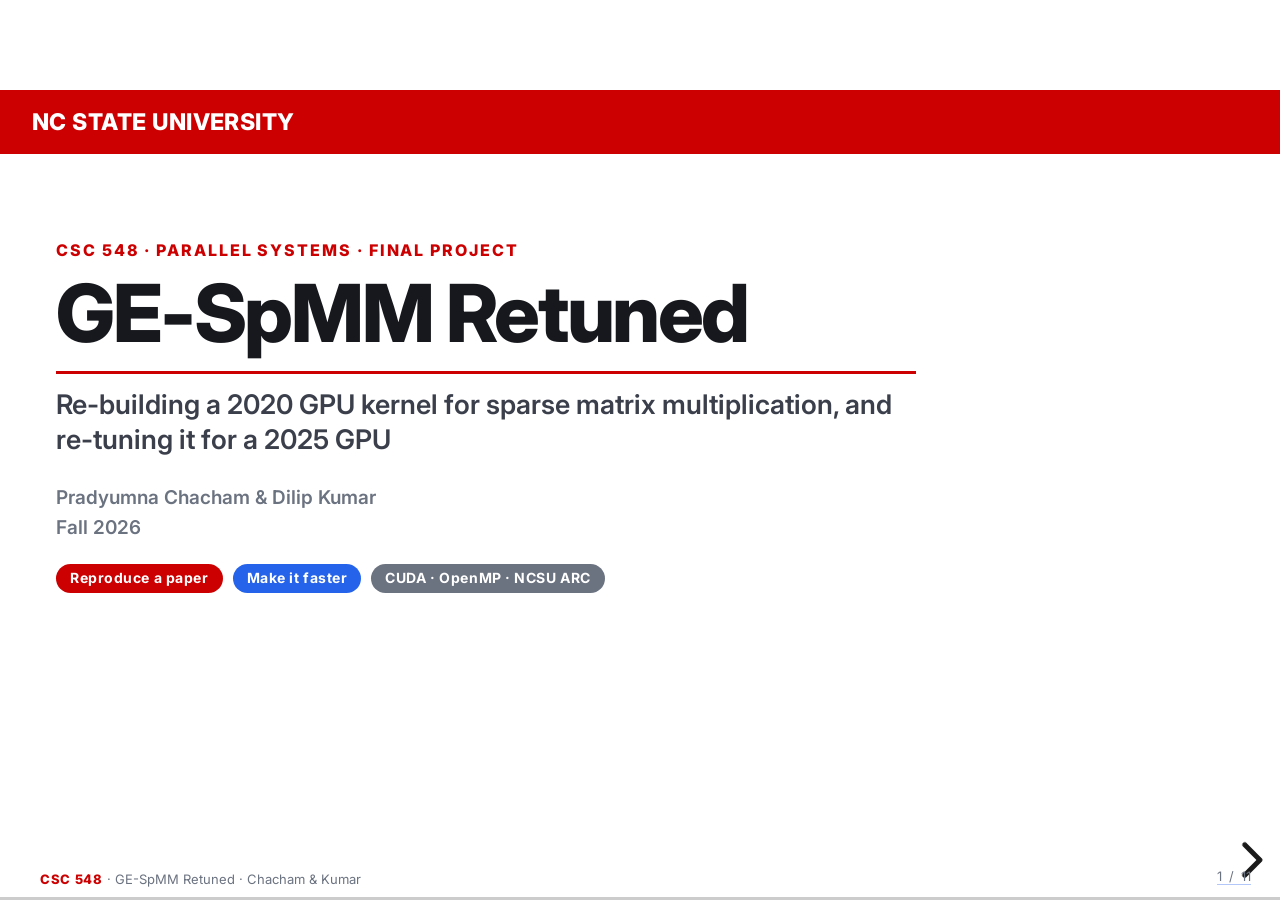
==== index.html @ 2bef868c "Project talk slides: reveal.js deck, script, PDF and figures" ====
<!doctype html>
<html lang="en">
<head>
<meta charset="utf-8">
<meta name="viewport" content="width=device-width, initial-scale=1">
<title>GE-SpMM Retuned — CSC 548 Project Talk</title>
<link rel="stylesheet" href="vendor/reveal/reset.css">
<link rel="stylesheet" href="vendor/reveal/reveal.css">
<link rel="preconnect" href="https://fonts.googleapis.com">
<link rel="preconnect" href="https://fonts.gstatic.com" crossorigin>
<link rel="stylesheet" href="https://fonts.googleapis.com/css2?family=Inter:wght@400;600;700;800&family=JetBrains+Mono:wght@400;600&display=swap">
<link rel="stylesheet" href="assets/theme.css">
</head>
<body>
<div class="reveal">
<div class="slides">

<!-- ============================================================ 1 TITLE -->
<section class="title-slide">
  <p class="eyebrow">CSC 548 · Parallel Systems · Final Project</p>
  <h1 class="ctitle">GE-SpMM Retuned</h1>
  <p class="csub">Re-building a 2020 GPU kernel for sparse matrix multiplication, and re-tuning it for a 2025 GPU</p>
  <p class="cmeta">Pradyumna Chacham &amp; Dilip Kumar<br>Fall 2026</p>
  <div class="pills"><span class="pill">Reproduce a paper</span><span class="pill blue">Make it faster</span><span class="pill gray">CUDA · OpenMP · NCSU ARC</span></div>
  <aside class="notes">[0:00 to 0:10] Hi, we are Pradyumna and Dilip. We took a GPU kernel from a 2020 paper, rebuilt it, tested it on a 2025 GPU, and then made it faster. The project is much bigger than four minutes, so I will show the setup, two findings and the results. The rest is in the report.</aside>
</section>

<!-- ============================================================ 2 PROBLEM -->
<section>
  <p class="kicker">The problem, from first principles</p>
  <h2 class="title">Multiply a sparse matrix by a dense matrix</h2>
  <div class="cols w46">
    <div class="defs">
      <div class="d"><span class="t">Sparse matrix:</span> almost all entries are zero, so we store only the nonzeros. <b>CSR</b> (Compressed Sparse Row) stores each row’s column numbers and values back to back.</div>
      <div class="d"><span class="t">SpMV</span> (sparse matrix × vector): <span class="mono">y = A·x</span>. This was our kernel in HW1–HW4.</div>
      <div class="d"><span class="t">SpMM</span> (sparse matrix × dense matrix): <span class="mono">C = A·B</span>, where B has <b>N</b> columns, N = 16 to 512.</div>
      <div class="d"><span class="t">Why it matters:</span> one layer of a <b>graph neural network (GNN)</b> is an SpMM. Each node adds up its neighbours’ feature vectors. A is the graph, B holds one feature vector (length N) per node.</div>
    </div>
    <div>
      <svg class="diag" viewBox="0 0 640 330" style="width:100%;height:auto" role="img" aria-label="Row i of A has nonzeros in columns j, m and n. These select rows j, m and n of B, which are scaled and added to give row i of C.">
        <text x="0" y="18" class="h">A: one row (sparse)</text>
        <text x="248" y="18" class="h">B: K × N (dense)</text>
        <text x="476" y="18" class="h">C: row i</text>
        <g stroke="#9aa3b2" stroke-width="1" fill="#ffffff">
          <rect x="0" y="140" width="24" height="26"/><rect x="24" y="140" width="24" height="26" fill="#dbe6fd" stroke="#2563eb"/><rect x="48" y="140" width="24" height="26"/><rect x="72" y="140" width="24" height="26"/>
          <rect x="96" y="140" width="24" height="26" fill="#dbe6fd" stroke="#2563eb"/><rect x="120" y="140" width="24" height="26"/><rect x="144" y="140" width="24" height="26" fill="#dbe6fd" stroke="#2563eb"/><rect x="168" y="140" width="24" height="26"/>
        </g>
        <text x="36" y="186" text-anchor="middle" style="fill:#2563eb;font-weight:700">j</text>
        <text x="108" y="186" text-anchor="middle" style="fill:#2563eb;font-weight:700">m</text>
        <text x="156" y="186" text-anchor="middle" style="fill:#2563eb;font-weight:700">n</text>
        <text x="0" y="212" class="m">3 nonzeros; the rest are zero</text>
        <text x="207" y="160" text-anchor="middle" style="font-size:24px">×</text>
        <g stroke="#9aa3b2" stroke-width="1">
          <rect x="248" y="34" width="190" height="230" fill="#ffffff"/>
          <rect x="248" y="62" width="190" height="26" fill="#dbe6fd" stroke="#2563eb"/>
          <rect x="248" y="140" width="190" height="26" fill="#dbe6fd" stroke="#2563eb"/>
          <rect x="248" y="206" width="190" height="26" fill="#dbe6fd" stroke="#2563eb"/>
        </g>
        <text x="242" y="80" text-anchor="end" style="fill:#2563eb;font-weight:700">j</text>
        <text x="242" y="158" text-anchor="end" style="fill:#2563eb;font-weight:700">m</text>
        <text x="242" y="224" text-anchor="end" style="fill:#2563eb;font-weight:700">n</text>
        <text x="343" y="284" text-anchor="middle" class="m">N columns (one feature vector per row)</text>
        <text x="452" y="160" text-anchor="middle" style="font-size:24px">=</text>
        <rect x="476" y="140" width="160" height="26" fill="#dbe6fd" stroke="#2563eb"/>
        <text x="0" y="318" style="font-size:14px">C[i, :] = a(i,j)·B[j, :] + a(i,m)·B[m, :] + a(i,n)·B[n, :]</text>
      </svg>
      <p class="cap">Which rows of B we read depends on the graph, so memory access is irregular. That is the whole difficulty.</p>
    </div>
  </div>
  <div class="callout"><span class="clbl">Key idea</span>SpMM is like N SpMVs that share the same A. Reading A <b>once</b> for all N columns is where the speed comes from.</div>
  <aside class="notes">[0:10 to 0:35] All semester we did SpMV: a sparse matrix times one vector. SpMM is the same, but the vector becomes a dense matrix B with N columns. This is the main step of a graph neural network: every node adds up its neighbours' feature vectors. A is the graph, B holds the features. The hard part is that which rows of B we read depends on the graph, so memory access is irregular.</aside>
</section>

<!-- ============================================================ 3 HOMEWORKS -->
<section>
  <p class="kicker">What we carried over from HW1–HW3 and the midterm</p>
  <h2 class="title">Four lessons from the homeworks, used again here</h2>
  <div class="cols c4">
    <div class="card"><span class="lbl">HW3 · CUDA</span><span class="ct">One warp per row</span>
      <span class="cx">A <b>warp</b> is a group of 32 GPU threads that run the same instruction together. HW3’s vector kernel gave each row one warp.</span>
      <span class="to">The paper’s starting kernel does the same, with the 32 threads spread across B’s columns.</span></div>
    <div class="card"><span class="lbl">HW2 · OpenMP</span><span class="ct">Balance nonzeros, not rows</span>
      <span class="cx">Giving each thread an equal number of <b>nonzeros</b> was 32–41% faster than equal rows on uneven matrices.</span>
      <span class="to">Our merge-path GPU kernel does this for warps (Finding 2).</span></div>
    <div class="card"><span class="lbl">HW1–HW3 · Roofline</span><span class="ct">Memory is the limit</span>
      <span class="cx">SpMV does about 0.17 math operations per byte it reads, so it waits on memory, not on arithmetic.</span>
      <span class="to">SpMM does more work per byte, but is still limited by memory.</span></div>
    <div class="card"><span class="lbl">Midterm · GEMM</span><span class="ct">Keep reused data close</span>
      <span class="cx">Tiling copied blocks of a matrix into fast cache so each value was read from memory once.</span>
      <span class="to">The paper’s first trick copies a piece of the sparse row into fast on-chip memory.</span></div>
  </div>
  <div class="callout"><span class="clbl">One more from HW3</span>How <b>uneven the row lengths</b> are (roadNet-CA vs pkustk14) decided which SpMV kernel won. It decides which SpMM kernel wins too.</div>
  <aside class="notes">[0:35 to 1:00] Four things from the homeworks carry straight over. From HW3, one warp per row: a warp is 32 GPU threads that move together, and that is exactly how the paper's kernel starts. From HW2, balancing nonzeros instead of rows, which becomes our merge-path kernel. From the roofline in HW1 to HW3: SpMV is limited by memory, and so is SpMM. And from the midterm, tiling: keep reused data in fast memory, which is the paper's first trick.</aside>
</section>

<!-- ============================================================ 4 PAPER + SETUP -->
<section>
  <p class="kicker">The paper we reproduced</p>
  <h2 class="title">GE-SpMM (Huang et al., SC 2020): two tricks on top of CSR</h2>
  <p class="lead">Start: one warp per sparse row; thread j of the warp computes output column j. Then:</p>
  <div class="cols">
    <div class="card"><span class="lbl">Trick 1 · CRC</span><span class="ct">Coalesced Row Caching</span>
      <span class="cx">Without it, all 32 threads read the <b>same</b> nonzero, one at a time. With it, the warp reads 32 nonzeros in <b>one combined (“coalesced”) read</b>, puts them in shared memory (fast memory on the chip), and every thread reuses them.</span></div>
    <div class="card"><span class="lbl">Trick 2 · CWM</span><span class="ct">Coarse-grained Warp Merging</span>
      <span class="cx">One warp computes <b>CF</b> groups of 32 columns instead of one, so the sparse row is read once and used CF times. CF is the <b>coarsening factor</b>; the paper always uses CF = 2.</span></div>
  </div>
  <div class="tiles">
    <div class="tile"><div class="tl">GPU</div><div class="tv">RTX 5060 Ti</div><div class="td">2025 · 36 SMs · 448 GB/s</div></div>
    <div class="tile"><div class="tl">Software</div><div class="tv">CUDA 12.9</div><div class="td">on NCSU ARC nodes</div></div>
    <div class="tile"><div class="tl">Inputs</div><div class="tv">118 matrices</div><div class="td">real graphs + generated ones</div></div>
    <div class="tile"><div class="tl">Widths</div><div class="tv">N = 16 to 512</div><div class="td">typical GNN feature sizes</div></div>
    <div class="tile"><div class="tl">Checked</div><div class="tv">≈78,000 runs</div><div class="td">0 wrong answers</div></div>
  </div>
  <div class="callout blue"><span class="clbl">Our question</span>The paper’s GPUs had 2.75–4 MB of <b>L2 cache</b> (the large cache shared by the whole GPU). Ours has <b>32 MB</b>. Do the two tricks still help, and on which matrices?</div>
  <aside class="notes">[1:00 to 1:25] The paper adds two tricks to the one-warp-per-row kernel. Trick one, row caching: instead of 32 threads reading the same nonzero, the warp reads 32 of them in one combined read and shares them. Trick two, warp merging: one warp does two groups of columns, so the sparse row is read once and used twice. We rebuilt both on a 2025 GPU and tested 118 matrices at six widths, about 78 thousand checked runs. The question: the new GPU has about ten times the cache. Do the tricks still help?</aside>
</section>

<!-- ============================================================ 5 FINDING 1 -->
<section>
  <p class="kicker">Finding 1</p>
  <h2 class="title">On a 2025 GPU, the paper’s fixed settings no longer win</h2>
  <p class="lead">Baseline to beat: <b>cuSPARSE</b>, NVIDIA’s own sparse library. We time every method it offers and keep the best one. 1.0× means the same speed.</p>
  <div class="cols w55">
    <div class="stack">
      <div class="stat"><span class="num">0.95×</span><span class="sl">Paper’s kernel (CF = 2) vs the best cuSPARSE method, N = 512</span><span class="ss">The paper reported 1.37–1.43× on its 2016–2018 GPUs.</span></div>
      <div class="stat"><span class="num">1.40× slower</span><span class="sl">Trick 1 (CRC) vs the paper’s own simple kernel</span><span class="ss">It reads 25% fewer bytes but runs 62% more instructions. The big cache already catches the repeated reads that CRC was built to remove.</span></div>
    </div>
    <div>
      <p class="chart-h">Best CF over all 705 (matrix, N) pairs</p>
      <div class="bars">
        <div class="brow"><span class="blab">CF 1</span><div class="btrack"><div class="bfill" style="width:330px"></div><span class="bval">378</span></div></div>
        <div class="brow"><span class="blab">CF 2</span><div class="btrack"><div class="bfill gray" style="width:277px"></div><span class="bval">317 <span>(paper’s choice)</span></span></div></div>
        <div class="brow"><span class="blab">CF 4</span><div class="btrack"><div class="bfill gray" style="width:6px"></div><span class="bval">7</span></div></div>
        <div class="brow"><span class="blab">CF 8</span><div class="btrack"><div class="bfill gray" style="width:3px"></div><span class="bval">3</span></div></div>
      </div>
      <div class="callout"><span class="clbl">What we did</span>Choose the settings <b>per matrix</b> (CF, warps per block, floats per load, threads per row): <b>1.81×</b> faster than the paper’s fixed settings.</div>
    </div>
  </div>
  <p class="src">0.95× and 1.40×: our October run (104 matrices; 17 profiled with Nsight Compute). Other numbers: November run (118 matrices).</p>
  <aside class="notes">[1:25 to 1:55] First finding: the paper's kernel with its fixed settings is now slightly slower than NVIDIA's library, 0.95 times, where the paper reported about 1.4 times faster. Profiling shows why: row caching cuts bytes read by a quarter but adds 62 percent more instructions, and the large cache already does that job. The best coarsening factor is usually 1, not the paper's 2. So we tune the settings for each matrix, which gives 1.8 times over the fixed settings.</aside>
</section>

<!-- ============================================================ 6 FINDING 2 -->
<section class="f2">
  <p class="kicker">Finding 2</p>
  <h2 class="title">Uneven graphs need work split by nonzeros, not by rows</h2>
  <div class="hwtag"><span class="hwpill">HW2 → GPU</span><span class="hwtxt">In real graphs a few rows are huge. With one warp per row, the whole kernel waits for the warp with the longest row. In HW2 we fixed this on the CPU by giving each thread an equal number of nonzeros. <b>Merge path</b> (Merrill &amp; Garland, SC 2016) does the same for GPU warps.</span></div>
  <img class="fig" src="assets/img/f24b_wikitalk.png" alt="Warp timelines on wiki-Talk at N = 128. Left, one warp per row: most SMs finish by about 2,300 microseconds, but one warp runs to 14,800 microseconds. Right, merge path: all SMs finish together at about 8,500 microseconds." style="width:880px;height:225px">
  <p class="cap">Each line is one warp on one <b>SM</b> (streaming multiprocessor, one of the GPU’s 36 cores). Time axis in µs. Orange = the slowest warp. Graph: wiki-Talk, N = 128.</p>
  <div class="stats" style="margin-top:10px">
    <div class="stat"><span class="num">14.8 ms</span><span class="sl">One warp per row</span><span class="ss">85% of the run is a tail with most SMs idle. One row has 100,022 nonzeros.</span></div>
    <div class="stat blue"><span class="num">8.5 ms</span><span class="sl">Merge path</span><span class="ss">No tail. Rows split across warps are added in a fixed order, so the answer is identical every run.</span></div>
    <div class="stat blue"><span class="num">1.72×</span><span class="sl">Merge path vs best row kernel</span><span class="ss">59 uneven matrices, N = 16 (uneven: spread of row lengths ≥ 2× the mean).</span></div>
  </div>
  <aside class="notes">[1:55 to 2:30] Second finding, and this one comes straight from HW2. Real graphs have a few giant rows. With one warp per row, everyone waits for the warp that got the giant row. On the left, one row of 100 thousand nonzeros keeps the kernel running to 14.8 milliseconds while most of the GPU is idle. Merge path cuts the work into equal pieces of rows plus nonzeros, like the nonzero split in HW2. On the right everything finishes together at 8.5 milliseconds, and we add the split rows in a fixed order so the answer is the same every run.</aside>
</section>

<!-- ============================================================ 7 RESULTS -->
<section class="results">
  <p class="kicker">Results</p>
  <h2 class="title">Faster than NVIDIA’s library on almost every matrix</h2>
  <div class="stats">
    <div class="stat"><span class="num">1.58×</span><span class="sl">vs best cuSPARSE, N = 512</span><span class="ss">Faster on 110 of 115 matrices (2 ties, 3 slower).</span></div>
    <div class="stat"><span class="num">1.51×</span><span class="sl">vs best cuSPARSE, N = 16</span><span class="ss">Small N: pack 2–4 rows into one warp, plus merge path.</span></div>
    <div class="stat"><span class="num">1.14×</span><span class="sl">With settings picked by a simple rule</span><span class="ss">vs best cuSPARSE on 27 matrices the rule never saw. Picking costs 0.2 ms, once per graph.</span></div>
    <div class="stat blue"><span class="num">4.8×</span><span class="sl">GPU vs our best CPU code, N = 512</span><span class="ss">16-core AMD EPYC, OpenMP + AVX-512. Our CPU code is faster than Intel MKL (MKL: 0.77×).</span></div>
    <div class="stat blue"><span class="num">2.06×</span><span class="sl">Training a 2-layer GCN</span><span class="ss">Graph convolutional network, time per epoch, vs PyTorch’s built-in sparse multiply.</span></div>
    <div class="stat blue"><span class="num">6.75×</span><span class="sl">Max instead of sum (GraphSAGE)</span><span class="ss">vs PyTorch’s scatter method, using about 10× less memory.</span></div>
  </div>
  <p class="src">× = speed ratio, averaged over matrices with the geometric mean (the right average for ratios). Per-matrix plots and confidence intervals are in the report.</p>
  <aside class="notes">[2:30 to 3:05] Results over 118 matrices. Against the best cuSPARSE method we are 1.58 times faster at width 512 and win on 110 of 115 matrices; 1.5 times at width 16. A simple, explainable rule picks the settings for a new graph and still beats cuSPARSE on matrices it never saw. The GPU is 4.8 times faster than our best CPU code, and that CPU code itself beats Intel MKL. Inside PyTorch, training a small graph network is about two times faster.</aside>
</section>

<!-- ============================================================ 8 ROOFLINE -->
<section>
  <p class="kicker">Roofline</p>
  <h2 class="title">Why the gains are modest: SpMM is still limited by memory</h2>
  <div class="cols w46">
    <div>
      <img class="fig" src="assets/img/roofline.png" alt="Roofline plot. Measured kernels sit between 0.4 and 4 flops per DRAM byte, under the 448 GB/s memory line and far left of where compute becomes the limit." style="width:470px;height:369px">
      <p class="cap">Each dot is one measured run (Nsight Compute). Dashed line: the most any kernel can do at 448 GB/s.</p>
    </div>
    <div>
      <ul class="blist">
        <li><b>Arithmetic intensity</b> = math operations done per byte read from memory. SpMV in HW1–HW3: 0.17. Our SpMM: median <b>1.22</b>.</li>
        <li>The GPU can do about 24 trillion operations per second but read only 448 GB/s. A kernel needs about <b>50 operations per byte</b> before arithmetic becomes the limit. We are far below that, so memory is the limit.</li>
        <li>Achieved memory speed: median 238 GB/s, best <b>423 GB/s = 94%</b> of the maximum.</li>
        <li>Most common reason a warp stalls: waiting for a memory load.</li>
      </ul>
      <div class="callout"><span class="clbl">Same lesson as HW1–HW3</span>Every speed-up came from <b>reading fewer bytes</b> or <b>keeping more of the GPU busy</b>, never from doing less math.</div>
    </div>
  </div>
  <aside class="notes">[3:05 to 3:30] Why not ten times faster? The roofline. Arithmetic intensity is math per byte read. SpMV was 0.17; SpMM is about 1.2. The GPU needs about 50 operations per byte before math becomes the limit, so we are firmly limited by memory, and our best runs reach 94 percent of peak memory speed. Same lesson as the homeworks: all our gains came from moving fewer bytes or keeping the GPU busy.</aside>
</section>

<!-- ============================================================ 9 TAKEAWAYS -->
<section>
  <p class="kicker">Wrap-up</p>
  <h2 class="title">Three takeaways</h2>
  <div class="takes">
    <div class="take"><span class="n">1</span><span class="tx"><b>Running a paper’s code is not reproducing it.</b> Settings that won in 2020 lose on a 2025 GPU; tuning per matrix brings back a 1.58× lead.</span></div>
    <div class="take"><span class="n">2</span><span class="tx"><b>Load balance matters on the GPU, just as in HW2.</b> Splitting work by nonzeros removes the long-row tail.</span></div>
    <div class="take"><span class="n">3</span><span class="tx"><b>SpMM stays limited by memory.</b> Optimize bytes moved and busy SMs, not math.</span></div>
  </div>
  <div class="callout blue"><span class="clbl">Not in this talk: see the report and the explainer page</span>8 hypotheses we tested (4 were not supported) · the CPU version (OpenMP + AVX-512 vs Intel MKL) · a model that predicts memory traffic from the matrix alone · half precision, energy, five GPU generations.<br>
    Explainer: <a href="https://claude.ai/artifact/NLRUhB9CXgQftoqFZyJ1Q5">GE-SpMM Retuned explainer</a> · Slides and figures: <a href="https://github.com/Pradyumna-Chacham/gespmm-talk">github.com/Pradyumna-Chacham/gespmm-talk</a></div>
  <p class="eyebrow" style="margin-top:16px">Thank you · Questions?</p>
  <aside class="notes">[3:30 to 3:50] Three takeaways. Re-running a paper is not reproducing it: the 2020 settings lose on new hardware, and tuning brings back the lead. Load balance matters on the GPU just as it did in HW2. And SpMM is limited by memory, so the work is about bytes, not math. Much more is in the report and the explainer page. Thank you.</aside>
</section>

<!-- ============================================================ BACKUP A -->
<section>
  <p class="kicker">Backup · for questions</p>
  <h2 class="title">The hypotheses we tested</h2>
  <table class="tbl">
    <tr><th style="width:6%">#</th><th style="width:48%">Hypothesis</th><th>What the data said</th></tr>
    <tr><td>H1</td><td>Trick 1 (CRC) pays off only for long rows</td><td><span class="no">Not supported</span>: correlation 0.35–0.56 (needed &gt; 0.8)</td></tr>
    <tr><td>H2</td><td>The best CF falls as row lengths get more uneven</td><td><span class="no">Not supported</span>: CF 1 is best everywhere at N ≥ 64</td></tr>
    <tr><td>H3</td><td>Uneven rows hurt the GPU more than the CPU</td><td><span class="yes">Supported</span>; merge path closes 35–71% of the gap</td></tr>
    <tr><td>H4</td><td>The GPU’s lead over the CPU grows with N</td><td><span class="yes">Supported</span>: 1.9× at N = 16 → 4.8× at N = 512</td></tr>
    <tr><td>H5</td><td>Node order still matters on a big-cache GPU</td><td><span class="part">Partly</span>: random order 0.88×, other orders ≈ 1.0× (October run)</td></tr>
    <tr><td>H6</td><td>Merge path beats row split on uneven graphs at every N</td><td><span class="no">Not supported</span>: 1.72× at N = 16, but 0.94× at N = 512</td></tr>
    <tr><td>H7</td><td>There is an unevenness level where merge path takes over</td><td><span class="yes">Yes</span>: around a spread of 4× the mean row length (median)</td></tr>
    <tr><td>H8</td><td>Grouping rows by length (binning) gets half of merge path’s gain</td><td><span class="no">Not supported</span>: it gets 0.32 of it</td></tr>
  </table>
  <p class="src">“Spread” = coefficient of variation (CoV): standard deviation of row lengths divided by their mean.</p>
  <aside class="notes">Backup for Q and A. We wrote eight hypotheses before the big runs. Four were not supported, which is a result in itself: for example, the best coarsening factor does not depend on skew, it is simply 1 at most widths.</aside>
</section>

<!-- ============================================================ BACKUP B -->
<section>
  <p class="kicker">Backup · terms</p>
  <h2 class="title">Terms used in this talk</h2>
  <table class="tbl">
    <tr><th style="width:22%">Term</th><th>Meaning</th></tr>
    <tr><td>CSR</td><td>Compressed Sparse Row: stores each row’s nonzeros (column number + value) back to back, plus where each row starts</td></tr>
    <tr><td>SpMV / SpMM</td><td>Sparse matrix × vector / sparse matrix × dense matrix</td></tr>
    <tr><td>GNN, GCN</td><td>Graph neural network; graph convolutional network (a common GNN)</td></tr>
    <tr><td>Warp</td><td>32 GPU threads that run the same instruction together</td></tr>
    <tr><td>SM</td><td>Streaming multiprocessor: one GPU core that runs many warps (36 on our GPU)</td></tr>
    <tr><td>Shared memory, L2 cache</td><td>Small fast memory inside each SM; larger cache shared by all SMs (32 MB here)</td></tr>
    <tr><td>Coalesced read</td><td>The 32 threads of a warp read neighbouring addresses, so the GPU serves them in one memory request</td></tr>
    <tr><td>CRC, CWM, CF</td><td>The paper’s tricks: Coalesced Row Caching; Coarse-grained Warp Merging; CF = coarsening factor</td></tr>
    <tr><td>cuSPARSE, MKL</td><td>NVIDIA’s GPU sparse library; Intel’s Math Kernel Library for CPUs</td></tr>
    <tr><td>Merge path</td><td>Split the work into equal pieces of (rows + nonzeros) instead of whole rows</td></tr>
    <tr><td>Arithmetic intensity</td><td>Math operations per byte read from memory; the x-axis of a roofline plot</td></tr>
  </table>
  <aside class="notes">Backup: definitions of every short form used in the talk.</aside>
</section>

</div>
</div>
<div class="deck-footer"><span class="tag">CSC 548</span> · GE-SpMM Retuned · Chacham &amp; Kumar</div>
<script src="vendor/reveal/reveal.js"></script>
<script src="vendor/reveal/plugin/notes/notes.js"></script>
<script>
  Reveal.initialize({
    width: 1280, height: 720, margin: 0, minScale: 0.2, maxScale: 2.0,
    center: false, hash: true, slideNumber: 'c/t', transition: 'fade', transitionSpeed: 'fast',
    controls: true, progress: true, pdfSeparateFragments: false,
    plugins: [ RevealNotes ]
  });
</script>
</body>
</html>
---- assets/theme.css ----
/* Talk theme: follows the CSC 548 lecture look (red NC State bar, Inter, red-underlined
   titles, blue-edged cards, dark table headers). Written for this talk; 1280x720 canvas. */
:root {
  --red: #CC0000;
  --red-d: #990000;
  --ink: #16181d;
  --ink-soft: #3a3f4b;
  --muted: #6b7280;
  --line: #e3e6ec;
  --bg: #ffffff;
  --bg-alt: #f6f8fb;
  --blue: #2563eb;
  --ok: #15803d;
  --r: 10px;
  --bar-h: 64px;
}
html, body { background: #ffffff; }

.reveal {
  font-family: "Inter", "Helvetica Neue", Arial, system-ui, sans-serif;
  font-size: 22px;
  color: var(--ink);
}
.reveal .slides { text-align: left; }
.reveal .slides > section {
  box-sizing: border-box;
  height: 720px;
  padding: calc(var(--bar-h) + 22px) 56px 52px;
  line-height: 1.32;
}
.reveal .slides > section::before {
  content: "NC STATE UNIVERSITY";
  position: absolute; top: 0; left: 0; right: 0; height: var(--bar-h);
  background: var(--red); color: #fff;
  font-weight: 800; font-size: 23px; letter-spacing: .02em;
  display: flex; align-items: center; padding-left: 32px;
}
.reveal p { margin: 0; }
.reveal b, .reveal strong { color: var(--red-d); font-weight: 700; }
.reveal a { color: var(--blue); text-decoration: none; border-bottom: 1px solid rgba(37,99,235,.35); }

/* footer + slide number */
.deck-footer {
  position: fixed; left: 40px; bottom: 14px; z-index: 30;
  font-size: 13px; color: var(--muted); font-family: "Inter", Arial, sans-serif;
}
.deck-footer .tag { color: var(--red); font-weight: 800; letter-spacing: .05em; }
.reveal .slide-number { background: transparent; color: var(--muted); font-size: 13px; right: 24px; bottom: 12px; font-family: "Inter", Arial, sans-serif; }

/* headings */
.kicker { font-size: 14px; font-weight: 800; letter-spacing: .14em; text-transform: uppercase; color: var(--red); margin-bottom: 4px !important; }
.reveal h2.title {
  font-family: "Inter", Arial, sans-serif; text-transform: none;
  font-size: 34px; font-weight: 800; letter-spacing: -.02em; line-height: 1.12; color: var(--ink);
  display: inline-block; border-bottom: 3px solid var(--red); padding-bottom: 6px; margin: 0 0 16px 0;
}
.lead { font-size: 20px; color: var(--ink-soft); margin-bottom: 14px !important; }

/* title slide */
.reveal .slides > section.title-slide { padding-top: 150px; }
.eyebrow { font-size: 16px; font-weight: 800; letter-spacing: .12em; text-transform: uppercase; color: var(--red); }
.reveal h1.ctitle { font-family: "Inter", Arial, sans-serif; text-transform: none; font-size: 80px; font-weight: 800; letter-spacing: -.03em; line-height: 1.05; color: var(--ink); margin: 10px 0 0; }
.csub { display: inline-block; font-size: 27px; font-weight: 600; color: var(--ink-soft); line-height: 1.28; border-top: 3px solid var(--red); padding-top: 14px; margin-top: 16px !important; max-width: 860px; }
.cmeta { font-size: 19px; font-weight: 600; color: var(--muted); line-height: 1.55; margin-top: 26px !important; }
.pills { display: flex; gap: 10px; margin-top: 22px; }
.pill { font-size: 14px; font-weight: 700; color: #fff; background: var(--red); padding: 5px 14px; border-radius: 999px; letter-spacing: .04em; }
.pill.blue { background: var(--blue); }
.pill.gray { background: var(--muted); }

/* layout */
.cols { display: grid; grid-template-columns: 1fr 1fr; gap: 24px; align-items: start; }
.cols.c4 { grid-template-columns: repeat(4, 1fr); gap: 14px; }
.cols.w46 { grid-template-columns: 4.4fr 5.6fr; }
.cols.w55 { grid-template-columns: 5.3fr 4.7fr; }
.stack { display: flex; flex-direction: column; gap: 12px; }

/* cards */
.card { background: var(--bg-alt); border-left: 4px solid var(--blue); border-radius: 0 var(--r) var(--r) 0; padding: 12px 14px; display: flex; flex-direction: column; gap: 6px; }
.card .lbl { font-size: 13px; font-weight: 800; letter-spacing: .1em; text-transform: uppercase; color: var(--blue); }
.card .ct { font-size: 20px; font-weight: 700; color: var(--red-d); line-height: 1.15; }
.card .cx { font-size: 16px; line-height: 1.38; color: var(--ink); }
.card .to { font-size: 15.5px; line-height: 1.36; color: var(--ink-soft); border-top: 1px solid var(--line); padding-top: 6px; }
.card .to::before { content: "→ "; color: var(--blue); font-weight: 800; }

/* callouts */
.callout { background: var(--bg-alt); border-left: 5px solid var(--red); border-radius: 0 var(--r) var(--r) 0; padding: 10px 16px; margin-top: 14px; font-size: 18px; line-height: 1.38; }
.callout.blue { border-left-color: var(--blue); }
.callout .clbl { display: block; font-size: 12.5px; font-weight: 800; letter-spacing: .1em; text-transform: uppercase; color: var(--red); margin-bottom: 2px; }
.callout.blue .clbl { color: var(--blue); }

/* definition list on slide 2 */
.defs { display: flex; flex-direction: column; gap: 10px; font-size: 18px; line-height: 1.38; }
.defs .d { border-left: 3px solid var(--line); padding-left: 12px; }
.defs .d .t { font-weight: 800; color: var(--ink); }
.mono { font-family: "JetBrains Mono", Menlo, monospace; font-size: .92em; }

/* setup tiles */
.tiles { display: grid; grid-template-columns: repeat(5, 1fr); gap: 10px; margin-top: 14px; }
.tile { border: 1.5px solid var(--line); border-radius: var(--r); padding: 9px 11px; }
.tile .tl { font-size: 12px; font-weight: 800; letter-spacing: .08em; text-transform: uppercase; color: var(--muted); }
.tile .tv { font-size: 16.5px; font-weight: 700; line-height: 1.22; margin-top: 3px; }
.tile .td { font-size: 13.5px; color: var(--ink-soft); line-height: 1.3; margin-top: 2px; }

/* stats */
.stats { display: grid; grid-template-columns: repeat(3, 1fr); gap: 14px; }
.stat { background: var(--bg-alt); border-top: 4px solid var(--red); border-radius: 0 0 var(--r) var(--r); padding: 12px 14px; display: flex; flex-direction: column; gap: 5px; }
.stat.blue { border-top-color: var(--blue); }
.stat .num { font-size: 46px; font-weight: 800; letter-spacing: -.02em; line-height: 1; color: var(--red); }
.stat.blue .num { color: var(--blue); }
.stat .sl { font-size: 16.5px; font-weight: 600; line-height: 1.3; }
.stat .ss { font-size: 14px; color: var(--muted); line-height: 1.32; }

/* bars */
.chart-h { font-size: 17px; font-weight: 700; margin-bottom: 10px !important; }
.bars { display: flex; flex-direction: column; gap: 10px; }
.brow { display: grid; grid-template-columns: 62px 1fr; align-items: center; gap: 10px; }
.blab { font-size: 16px; font-weight: 700; }
.btrack { display: flex; align-items: center; gap: 10px; }
.bfill { height: 28px; background: var(--blue); border-radius: 4px; }
.bfill.gray { background: #9aa3b2; }
.bval { font-size: 15px; font-weight: 700; white-space: nowrap; }
.bval span { font-weight: 400; color: var(--muted); }

/* figures */
.fig { display: block; border: 1.5px solid var(--line); border-radius: var(--r); background: #fff; max-width: 100%; }
.cap { font-size: 13.5px; color: var(--muted); line-height: 1.35; margin-top: 6px !important; }
.src { font-size: 12.5px; color: var(--muted); font-style: italic; margin-top: 10px !important; }

/* lists */
.reveal ul.blist { margin: 0 0 0 1.1em; font-size: 18px; line-height: 1.38; }
.reveal ul.blist li { margin: 0 0 8px; }
.reveal ul.blist li::marker { color: var(--red); }

/* HW tie-in strip */
.hwtag { display: flex; gap: 12px; align-items: flex-start; margin-bottom: 12px; }
.hwpill { flex: 0 0 auto; font-size: 13px; font-weight: 800; letter-spacing: .06em; color: #fff; background: var(--blue); padding: 4px 11px; border-radius: 999px; margin-top: 2px; }
.hwtxt { font-size: 17.5px; line-height: 1.38; color: var(--ink-soft); }

/* takeaways */
.takes { display: flex; flex-direction: column; gap: 10px; }
.take { display: grid; grid-template-columns: 40px 1fr; gap: 14px; align-items: center; background: var(--bg-alt); border-radius: var(--r); padding: 10px 16px; }
.take .n { font-size: 34px; font-weight: 800; color: var(--red); }
.take .tx { font-size: 18.5px; line-height: 1.36; }

/* tables */
.reveal table.tbl { font-size: 14.5px; border-collapse: collapse; width: 100%; margin: 0; }
.reveal table.tbl th { background: var(--ink); color: #fff; text-align: left; padding: 6px 10px; font-weight: 700; border: 0; }
.reveal table.tbl td { padding: 5px 10px; border: 0; border-bottom: 1px solid var(--line); vertical-align: top; }
.reveal table.tbl tr:nth-child(even) td { background: var(--bg-alt); }
.no { color: var(--red-d); font-weight: 700; }
.yes { color: var(--ok); font-weight: 700; }
.part { color: #b45309; font-weight: 700; }

/* svg diagram text */
svg.diag text { font-family: "Inter", Arial, sans-serif; fill: var(--ink); font-size: 14px; }
svg.diag text.m { fill: var(--muted); font-size: 12.5px; }
svg.diag text.h { font-weight: 800; font-size: 14px; }

@media print { .deck-footer { display: none; } }

/* per-slide tuning */
section.f2 .stat .num { font-size: 38px; }
section.f2 .stats { margin-top: 6px !important; }
section.f2 .hwtag { margin-bottom: 8px; }
section.results .stats { gap: 18px; margin-top: 6px; }
section.results .stat { padding: 16px 18px; gap: 8px; }
section.results .stat .num { font-size: 60px; }
section.results .stat .sl { font-size: 20px; }
section.results .stat .ss { font-size: 16px; }
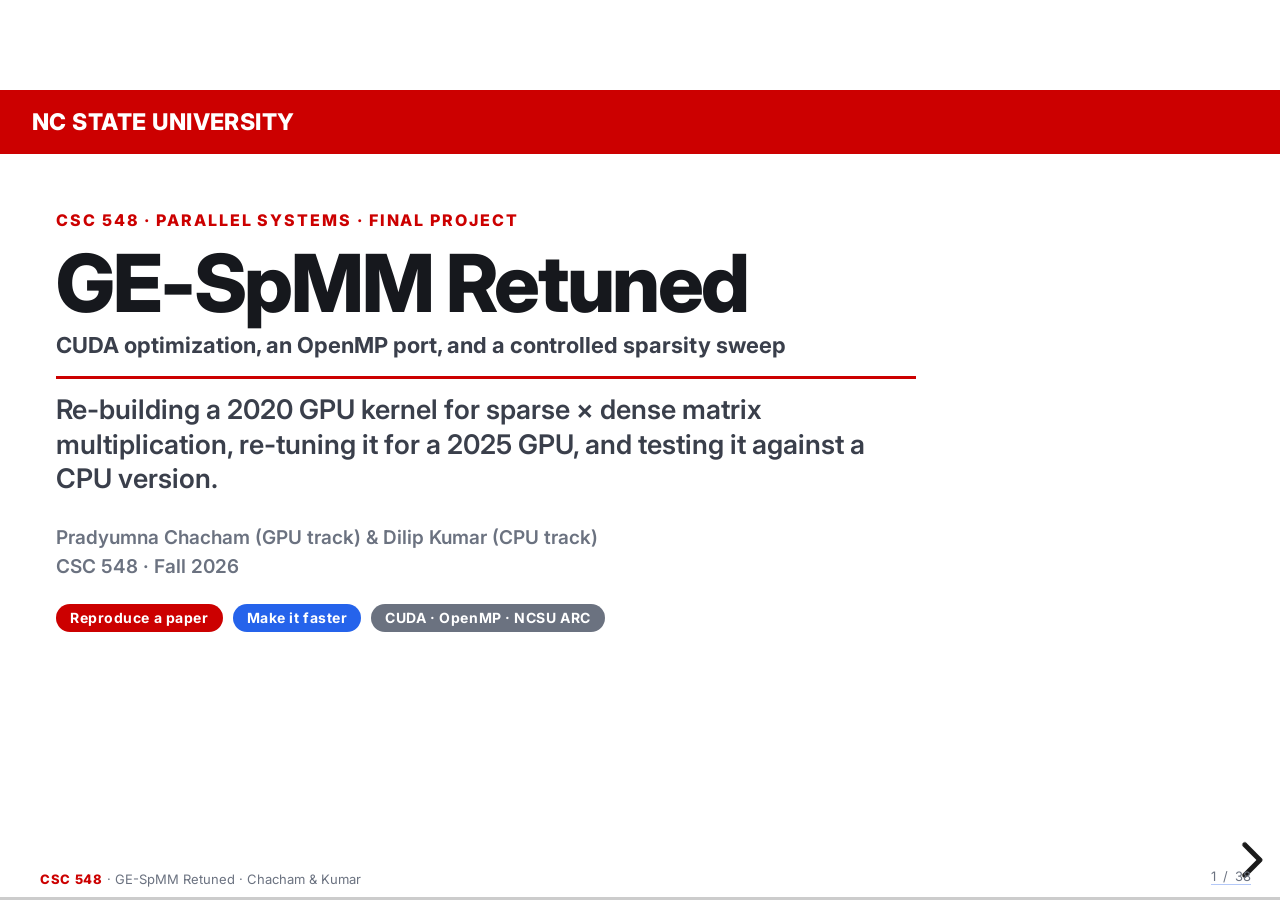
==== commit 5444baa7: "Rebuild deck from the v4 talk plan: 24 slides plus backups, new script, README and PDF" ====
--- a/index.html
+++ b/index.html
@@ -14,238 +14,984 @@
 <body>
 <div class="reveal">
 <div class="slides">
-
-<!-- ============================================================ 1 TITLE -->
-<section class="title-slide">
+<svg width="0" height="0" style="position:absolute" aria-hidden="true" focusable="false"><defs>
+<marker id="a-ink" viewBox="0 0 10 10" refX="9" refY="5" markerWidth="7" markerHeight="7" orient="auto-start-reverse"><path d="M0,0 L10,5 L0,10 z" class="mk-ink"/></marker>
+<marker id="a-ours" viewBox="0 0 10 10" refX="9" refY="5" markerWidth="7" markerHeight="7" orient="auto-start-reverse"><path d="M0,0 L10,5 L0,10 z" class="mk-ours"/></marker>
+<marker id="a-waste" viewBox="0 0 10 10" refX="9" refY="5" markerWidth="7" markerHeight="7" orient="auto-start-reverse"><path d="M0,0 L10,5 L0,10 z" class="mk-waste"/></marker>
+<marker id="a-muted" viewBox="0 0 10 10" refX="9" refY="5" markerWidth="6" markerHeight="6" orient="auto-start-reverse"><path d="M0,0 L10,5 L0,10 z" class="mk-muted"/></marker>
+</defs></svg>
+
+<section class="title-slide" data-plan="1">
   <p class="eyebrow">CSC 548 · Parallel Systems · Final Project</p>
   <h1 class="ctitle">GE-SpMM Retuned</h1>
-  <p class="csub">Re-building a 2020 GPU kernel for sparse matrix multiplication, and re-tuning it for a 2025 GPU</p>
-  <p class="cmeta">Pradyumna Chacham &amp; Dilip Kumar<br>Fall 2026</p>
+  <p class="ctitle2">CUDA optimization, an OpenMP port, and a controlled sparsity sweep</p>
+  <p class="csub">Re-building a 2020 GPU kernel for sparse × dense matrix multiplication, re-tuning it for a 2025 GPU, and testing it against a CPU version.</p>
+  <p class="cmeta">Pradyumna Chacham (GPU track) &amp; Dilip Kumar (CPU track)<br>CSC 548 · Fall 2026</p>
   <div class="pills"><span class="pill">Reproduce a paper</span><span class="pill blue">Make it faster</span><span class="pill gray">CUDA · OpenMP · NCSU ARC</span></div>
-  <aside class="notes">[0:00 to 0:10] Hi, we are Pradyumna and Dilip. We took a GPU kernel from a 2020 paper, rebuilt it, tested it on a 2025 GPU, and then made it faster. The project is much bigger than four minutes, so I will show the setup, two findings and the results. The rest is in the report.</aside>
-</section>
-
-<!-- ============================================================ 2 PROBLEM -->
-<section>
-  <p class="kicker">The problem, from first principles</p>
-  <h2 class="title">Multiply a sparse matrix by a dense matrix</h2>
-  <div class="cols w46">
-    <div class="defs">
-      <div class="d"><span class="t">Sparse matrix:</span> almost all entries are zero, so we store only the nonzeros. <b>CSR</b> (Compressed Sparse Row) stores each row’s column numbers and values back to back.</div>
-      <div class="d"><span class="t">SpMV</span> (sparse matrix × vector): <span class="mono">y = A·x</span>. This was our kernel in HW1–HW4.</div>
-      <div class="d"><span class="t">SpMM</span> (sparse matrix × dense matrix): <span class="mono">C = A·B</span>, where B has <b>N</b> columns, N = 16 to 512.</div>
-      <div class="d"><span class="t">Why it matters:</span> one layer of a <b>graph neural network (GNN)</b> is an SpMM. Each node adds up its neighbours’ feature vectors. A is the graph, B holds one feature vector (length N) per node.</div>
+  <aside class="notes">Reference slide: click past it in the 4-minute talk.</aside>
+</section>
+
+<section data-plan="2">
+  <p class="kicker">PROBLEM · The task</p>
+  <h2 class="title long">The problem: multiply a sparse matrix by a dense matrix (SpMM) (1/2)</h2>
+
+  <div class="row">
+    <div style="flex:0 0 480px" class="stack" id="s2cards">
+      <div class="card "><span class="lbl">Sparse matrix</span><span class="ct">Mostly zeros, so only nonzeros are stored</span><span class="cx">Compressed Sparse Row (<b>CSR</b>) = three arrays: where each row starts, the column numbers, the values.</span></div>
+      <div class="card "><span class="lbl">SpMV</span><span class="ct">Sparse matrix × vector: y = A·x</span><span class="cx">The kernel of HW1–HW4.</span></div>
+      <div class="card "><span class="lbl">SpMM</span><span class="ct">Sparse × dense matrix: C = A·B</span><span class="cx">B has <b>N</b> columns, N = 16 to 512.</span></div>
     </div>
     <div>
-      <svg class="diag" viewBox="0 0 640 330" style="width:100%;height:auto" role="img" aria-label="Row i of A has nonzeros in columns j, m and n. These select rows j, m and n of B, which are scaled and added to give row i of C.">
-        <text x="0" y="18" class="h">A: one row (sparse)</text>
-        <text x="248" y="18" class="h">B: K × N (dense)</text>
-        <text x="476" y="18" class="h">C: row i</text>
-        <g stroke="#9aa3b2" stroke-width="1" fill="#ffffff">
-          <rect x="0" y="140" width="24" height="26"/><rect x="24" y="140" width="24" height="26" fill="#dbe6fd" stroke="#2563eb"/><rect x="48" y="140" width="24" height="26"/><rect x="72" y="140" width="24" height="26"/>
-          <rect x="96" y="140" width="24" height="26" fill="#dbe6fd" stroke="#2563eb"/><rect x="120" y="140" width="24" height="26"/><rect x="144" y="140" width="24" height="26" fill="#dbe6fd" stroke="#2563eb"/><rect x="168" y="140" width="24" height="26"/>
-        </g>
-        <text x="36" y="186" text-anchor="middle" style="fill:#2563eb;font-weight:700">j</text>
-        <text x="108" y="186" text-anchor="middle" style="fill:#2563eb;font-weight:700">m</text>
-        <text x="156" y="186" text-anchor="middle" style="fill:#2563eb;font-weight:700">n</text>
-        <text x="0" y="212" class="m">3 nonzeros; the rest are zero</text>
-        <text x="207" y="160" text-anchor="middle" style="font-size:24px">×</text>
-        <g stroke="#9aa3b2" stroke-width="1">
-          <rect x="248" y="34" width="190" height="230" fill="#ffffff"/>
-          <rect x="248" y="62" width="190" height="26" fill="#dbe6fd" stroke="#2563eb"/>
-          <rect x="248" y="140" width="190" height="26" fill="#dbe6fd" stroke="#2563eb"/>
-          <rect x="248" y="206" width="190" height="26" fill="#dbe6fd" stroke="#2563eb"/>
-        </g>
-        <text x="242" y="80" text-anchor="end" style="fill:#2563eb;font-weight:700">j</text>
-        <text x="242" y="158" text-anchor="end" style="fill:#2563eb;font-weight:700">m</text>
-        <text x="242" y="224" text-anchor="end" style="fill:#2563eb;font-weight:700">n</text>
-        <text x="343" y="284" text-anchor="middle" class="m">N columns (one feature vector per row)</text>
-        <text x="452" y="160" text-anchor="middle" style="font-size:24px">=</text>
-        <rect x="476" y="140" width="160" height="26" fill="#dbe6fd" stroke="#2563eb"/>
-        <text x="0" y="318" style="font-size:14px">C[i, :] = a(i,j)·B[j, :] + a(i,m)·B[m, :] + a(i,n)·B[n, :]</text>
+      <svg class="d" style="width:640px;height:auto" viewBox="0 0 640 240" role="img" aria-label="A 4 by 4 matrix with 7 nonzeros stored as rowPtr 0 2 3 6 7, colInd 1 2 0 1 2 3 2, and val a to g. Row 2 is rowPtr entries 3 to 6, which point at colInd positions 3, 4 and 5.">
+        <text x="58" y="34" text-anchor="middle" class="m">0</text><text x="94" y="34" text-anchor="middle" class="m">1</text>
+        <text x="130" y="34" text-anchor="middle" class="m">2</text><text x="166" y="34" text-anchor="middle" class="m">3</text>
+        <text x="30" y="62" text-anchor="end" class="m">0</text><text x="30" y="98" text-anchor="end" class="m">1</text>
+        <text x="30" y="134" text-anchor="end" class="m">2</text><text x="30" y="170" text-anchor="end" class="m">3</text>
+        <g>
+          <rect x="40" y="40" width="36" height="36" class="c"/><rect x="76" y="40" width="36" height="36" class="c"/><rect x="112" y="40" width="36" height="36" class="c"/><rect x="148" y="40" width="36" height="36" class="c"/>
+          <rect x="40" y="76" width="36" height="36" class="c"/><rect x="76" y="76" width="36" height="36" class="c"/><rect x="112" y="76" width="36" height="36" class="c"/><rect x="148" y="76" width="36" height="36" class="c"/>
+          <rect x="40" y="112" width="36" height="36" class="c"/><rect x="76" y="112" width="36" height="36" class="co"/><rect x="112" y="112" width="36" height="36" class="co"/><rect x="148" y="112" width="36" height="36" class="co"/>
+          <rect x="40" y="148" width="36" height="36" class="c"/><rect x="76" y="148" width="36" height="36" class="c"/><rect x="112" y="148" width="36" height="36" class="c"/><rect x="148" y="148" width="36" height="36" class="c"/>
+          <text x="94" y="62" text-anchor="middle">a</text><text x="130" y="62" text-anchor="middle">b</text>
+          <text x="58" y="98" text-anchor="middle">c</text>
+          <text x="94" y="134" text-anchor="middle">d</text><text x="130" y="134" text-anchor="middle">e</text><text x="166" y="134" text-anchor="middle">f</text>
+          <text x="130" y="170" text-anchor="middle">g</text>
+          <text x="112" y="208" text-anchor="middle" class="m">row 2 highlighted</text>
+        </g>
+        <text x="320" y="70" text-anchor="end" class="t">rowPtr</text>
+        <text x="320" y="140" text-anchor="end" class="t">colInd</text>
+        <text x="320" y="210" text-anchor="end" class="t">val</text>
+        <g>
+          <rect x="330" y="50" width="40" height="30" class="c"/><rect x="370" y="50" width="40" height="30" class="c"/><rect x="410" y="50" width="40" height="30" class="co"/><rect x="450" y="50" width="40" height="30" class="co"/><rect x="490" y="50" width="40" height="30" class="c"/>
+          <text x="350" y="70" text-anchor="middle">0</text><text x="390" y="70" text-anchor="middle">2</text><text x="430" y="70" text-anchor="middle">3</text><text x="470" y="70" text-anchor="middle">6</text><text x="510" y="70" text-anchor="middle">7</text>
+        </g>
+        <g>
+          <rect x="330" y="120" width="40" height="30" class="c"/><rect x="370" y="120" width="40" height="30" class="c"/><rect x="410" y="120" width="40" height="30" class="c"/><rect x="450" y="120" width="40" height="30" class="co"/><rect x="490" y="120" width="40" height="30" class="co"/><rect x="530" y="120" width="40" height="30" class="co"/><rect x="570" y="120" width="40" height="30" class="c"/>
+          <text x="350" y="140" text-anchor="middle">1</text><text x="390" y="140" text-anchor="middle">2</text><text x="430" y="140" text-anchor="middle">0</text><text x="470" y="140" text-anchor="middle">1</text><text x="510" y="140" text-anchor="middle">2</text><text x="550" y="140" text-anchor="middle">3</text><text x="590" y="140" text-anchor="middle">2</text>
+        </g>
+        <g>
+          <rect x="330" y="190" width="40" height="30" class="c"/><rect x="370" y="190" width="40" height="30" class="c"/><rect x="410" y="190" width="40" height="30" class="c"/><rect x="450" y="190" width="40" height="30" class="co"/><rect x="490" y="190" width="40" height="30" class="co"/><rect x="530" y="190" width="40" height="30" class="co"/><rect x="570" y="190" width="40" height="30" class="c"/>
+          <text x="350" y="210" text-anchor="middle">a</text><text x="390" y="210" text-anchor="middle">b</text><text x="430" y="210" text-anchor="middle">c</text><text x="470" y="210" text-anchor="middle">d</text><text x="510" y="210" text-anchor="middle">e</text><text x="550" y="210" text-anchor="middle">f</text><text x="590" y="210" text-anchor="middle">g</text>
+        </g>
+        <line x1="430" y1="81" x2="466" y2="117" class="lo" marker-end="url(#a-ours)"/>
+        <line x1="470" y1="81" x2="567" y2="117" class="lo dash" marker-end="url(#a-ours)"/>
+        <text x="540" y="98" class="m">end (exclusive)</text>
       </svg>
-      <p class="cap">Which rows of B we read depends on the graph, so memory access is irregular. That is the whole difficulty.</p>
-    </div>
-  </div>
-  <div class="callout"><span class="clbl">Key idea</span>SpMM is like N SpMVs that share the same A. Reading A <b>once</b> for all N columns is where the speed comes from.</div>
-  <aside class="notes">[0:10 to 0:35] All semester we did SpMV: a sparse matrix times one vector. SpMM is the same, but the vector becomes a dense matrix B with N columns. This is the main step of a graph neural network: every node adds up its neighbours' feature vectors. A is the graph, B holds the features. The hard part is that which rows of B we read depends on the graph, so memory access is irregular.</aside>
-</section>
-
-<!-- ============================================================ 3 HOMEWORKS -->
-<section>
-  <p class="kicker">What we carried over from HW1–HW3 and the midterm</p>
-  <h2 class="title">Four lessons from the homeworks, used again here</h2>
-  <div class="cols c4">
-    <div class="card"><span class="lbl">HW3 · CUDA</span><span class="ct">One warp per row</span>
-      <span class="cx">A <b>warp</b> is a group of 32 GPU threads that run the same instruction together. HW3’s vector kernel gave each row one warp.</span>
-      <span class="to">The paper’s starting kernel does the same, with the 32 threads spread across B’s columns.</span></div>
-    <div class="card"><span class="lbl">HW2 · OpenMP</span><span class="ct">Balance nonzeros, not rows</span>
-      <span class="cx">Giving each thread an equal number of <b>nonzeros</b> was 32–41% faster than equal rows on uneven matrices.</span>
-      <span class="to">Our merge-path GPU kernel does this for warps (Finding 2).</span></div>
-    <div class="card"><span class="lbl">HW1–HW3 · Roofline</span><span class="ct">Memory is the limit</span>
-      <span class="cx">SpMV does about 0.17 math operations per byte it reads, so it waits on memory, not on arithmetic.</span>
-      <span class="to">SpMM does more work per byte, but is still limited by memory.</span></div>
-    <div class="card"><span class="lbl">Midterm · GEMM</span><span class="ct">Keep reused data close</span>
-      <span class="cx">Tiling copied blocks of a matrix into fast cache so each value was read from memory once.</span>
-      <span class="to">The paper’s first trick copies a piece of the sparse row into fast on-chip memory.</span></div>
-  </div>
-  <div class="callout"><span class="clbl">One more from HW3</span>How <b>uneven the row lengths</b> are (roadNet-CA vs pkustk14) decided which SpMV kernel won. It decides which SpMM kernel wins too.</div>
-  <aside class="notes">[0:35 to 1:00] Four things from the homeworks carry straight over. From HW3, one warp per row: a warp is 32 GPU threads that move together, and that is exactly how the paper's kernel starts. From HW2, balancing nonzeros instead of rows, which becomes our merge-path kernel. From the roofline in HW1 to HW3: SpMV is limited by memory, and so is SpMM. And from the midterm, tiling: keep reused data in fast memory, which is the paper's first trick.</aside>
-</section>
-
-<!-- ============================================================ 4 PAPER + SETUP -->
-<section>
-  <p class="kicker">The paper we reproduced</p>
-  <h2 class="title">GE-SpMM (Huang et al., SC 2020): two tricks on top of CSR</h2>
-  <p class="lead">Start: one warp per sparse row; thread j of the warp computes output column j. Then:</p>
-  <div class="cols">
-    <div class="card"><span class="lbl">Trick 1 · CRC</span><span class="ct">Coalesced Row Caching</span>
-      <span class="cx">Without it, all 32 threads read the <b>same</b> nonzero, one at a time. With it, the warp reads 32 nonzeros in <b>one combined (“coalesced”) read</b>, puts them in shared memory (fast memory on the chip), and every thread reuses them.</span></div>
-    <div class="card"><span class="lbl">Trick 2 · CWM</span><span class="ct">Coarse-grained Warp Merging</span>
-      <span class="cx">One warp computes <b>CF</b> groups of 32 columns instead of one, so the sparse row is read once and used CF times. CF is the <b>coarsening factor</b>; the paper always uses CF = 2.</span></div>
-  </div>
-  <div class="tiles">
-    <div class="tile"><div class="tl">GPU</div><div class="tv">RTX 5060 Ti</div><div class="td">2025 · 36 SMs · 448 GB/s</div></div>
-    <div class="tile"><div class="tl">Software</div><div class="tv">CUDA 12.9</div><div class="td">on NCSU ARC nodes</div></div>
-    <div class="tile"><div class="tl">Inputs</div><div class="tv">118 matrices</div><div class="td">real graphs + generated ones</div></div>
-    <div class="tile"><div class="tl">Widths</div><div class="tv">N = 16 to 512</div><div class="td">typical GNN feature sizes</div></div>
-    <div class="tile"><div class="tl">Checked</div><div class="tv">≈78,000 runs</div><div class="td">0 wrong answers</div></div>
-  </div>
-  <div class="callout blue"><span class="clbl">Our question</span>The paper’s GPUs had 2.75–4 MB of <b>L2 cache</b> (the large cache shared by the whole GPU). Ours has <b>32 MB</b>. Do the two tricks still help, and on which matrices?</div>
-  <aside class="notes">[1:00 to 1:25] The paper adds two tricks to the one-warp-per-row kernel. Trick one, row caching: instead of 32 threads reading the same nonzero, the warp reads 32 of them in one combined read and shares them. Trick two, warp merging: one warp does two groups of columns, so the sparse row is read once and used twice. We rebuilt both on a 2025 GPU and tested 118 matrices at six widths, about 78 thousand checked runs. The question: the new GPU has about ten times the cache. Do the tricks still help?</aside>
-</section>
-
-<!-- ============================================================ 5 FINDING 1 -->
-<section>
-  <p class="kicker">Finding 1</p>
-  <h2 class="title">On a 2025 GPU, the paper’s fixed settings no longer win</h2>
-  <p class="lead">Baseline to beat: <b>cuSPARSE</b>, NVIDIA’s own sparse library. We time every method it offers and keep the best one. 1.0× means the same speed.</p>
-  <div class="cols w55">
-    <div class="stack">
-      <div class="stat"><span class="num">0.95×</span><span class="sl">Paper’s kernel (CF = 2) vs the best cuSPARSE method, N = 512</span><span class="ss">The paper reported 1.37–1.43× on its 2016–2018 GPUs.</span></div>
-      <div class="stat"><span class="num">1.40× slower</span><span class="sl">Trick 1 (CRC) vs the paper’s own simple kernel</span><span class="ss">It reads 25% fewer bytes but runs 62% more instructions. The big cache already catches the repeated reads that CRC was built to remove.</span></div>
-    </div>
-    <div>
-      <p class="chart-h">Best CF over all 705 (matrix, N) pairs</p>
-      <div class="bars">
-        <div class="brow"><span class="blab">CF 1</span><div class="btrack"><div class="bfill" style="width:330px"></div><span class="bval">378</span></div></div>
-        <div class="brow"><span class="blab">CF 2</span><div class="btrack"><div class="bfill gray" style="width:277px"></div><span class="bval">317 <span>(paper’s choice)</span></span></div></div>
-        <div class="brow"><span class="blab">CF 4</span><div class="btrack"><div class="bfill gray" style="width:6px"></div><span class="bval">7</span></div></div>
-        <div class="brow"><span class="blab">CF 8</span><div class="btrack"><div class="bfill gray" style="width:3px"></div><span class="bval">3</span></div></div>
+      <p class="cap" style="width:640px">CSR example: a 4 × 4 matrix with 7 nonzeros. Row 2 is rowPtr entries 3 to 6.</p>
+    </div>
+  </div>
+  <div style="margin-top:26px"><div class="hwtag"><span class="hwpill">SEEN IN HW1–HW4</span><span class="hwtxt">the same CSR format and y = A·x kernel. SpMM is N SpMVs that share one A.</span></div></div>
+
+  <aside class="notes">[0:00–0:20] SpMM multiplies a sparse matrix, which is mostly zeros, by a dense matrix with N columns. We store only the nonzeros, in the Compressed Sparse Row format from our homeworks. It matters because one layer of a graph neural network is exactly this: each node sums its neighbours' feature vectors.</aside>
+</section>
+
+<section data-plan="2">
+  <p class="kicker">PROBLEM · The task</p>
+  <h2 class="title long">The problem: multiply a sparse matrix by a dense matrix (SpMM) (2/2)</h2>
+
+  <svg class="d" style="width:1060px;height:auto" viewBox="0 0 960 290" role="img" aria-label="Row i of sparse A has nonzeros in columns j, m and n. Those pick rows j, m and n of dense B, which are scaled and summed into row i of C. In graph terms, node i sums the feature vectors of neighbours j, m and n.">
+        <text x="20" y="24" class="t">A · row i (sparse)</text>
+        <text x="250" y="24" class="t">B · K × N (dense)</text>
+        <text x="460" y="24" class="t">C · row i</text>
+        <text x="700" y="24" class="t">The same thing as a graph</text>
+        <!-- A row -->
+        <g>
+          <rect x="20" y="120" width="24" height="24" class="c"/><rect x="44" y="120" width="24" height="24" class="co"/>
+          <rect x="68" y="120" width="24" height="24" class="c"/><rect x="92" y="120" width="24" height="24" class="c"/>
+          <rect x="116" y="120" width="24" height="24" class="co"/><rect x="140" y="120" width="24" height="24" class="c"/>
+          <rect x="164" y="120" width="24" height="24" class="co"/><rect x="188" y="120" width="24" height="24" class="c"/>
+          <text x="56" y="166" text-anchor="middle" class="o">j</text>
+          <text x="128" y="166" text-anchor="middle" class="o">m</text>
+          <text x="176" y="166" text-anchor="middle" class="o">n</text>
+          <text x="20" y="196" class="m">3 nonzeros out of K columns</text>
+        </g>
+        <text x="226" y="139" class="big" text-anchor="middle">×</text>
+        <!-- B grid -->
+        <g>
+          <rect x="250" y="40" width="156" height="176" class="c"/>
+          <rect x="250" y="62" width="156" height="22" class="co"/>
+          <rect x="250" y="128" width="156" height="22" class="co"/>
+          <rect x="250" y="172" width="156" height="22" class="co"/>
+          <line x1="276" y1="40" x2="276" y2="216" class="lm"/><line x1="302" y1="40" x2="302" y2="216" class="lm"/>
+          <line x1="328" y1="40" x2="328" y2="216" class="lm"/><line x1="354" y1="40" x2="354" y2="216" class="lm"/>
+          <line x1="380" y1="40" x2="380" y2="216" class="lm"/>
+          <text x="242" y="77" text-anchor="end" class="o">j</text>
+          <text x="242" y="143" text-anchor="end" class="o">m</text>
+          <text x="242" y="187" text-anchor="end" class="o">n</text>
+          <text x="328" y="236" text-anchor="middle" class="m">N feature columns</text>
+        </g>
+        <text x="433" y="139" class="big" text-anchor="middle">=</text>
+        <!-- C row -->
+        <g>
+          <rect x="460" y="120" width="156" height="24" class="co"/>
+          <line x1="486" y1="120" x2="486" y2="144" class="lo"/><line x1="512" y1="120" x2="512" y2="144" class="lo"/>
+          <line x1="538" y1="120" x2="538" y2="144" class="lo"/><line x1="564" y1="120" x2="564" y2="144" class="lo"/>
+          <line x1="590" y1="120" x2="590" y2="144" class="lo"/>
+        </g>
+        <text x="20" y="270" style="font-size:13px">C[i, :] = a_ij · B[j, :] + a_im · B[m, :] + a_in · B[n, :]</text>
+        <!-- graph -->
+        <g>
+          <line x1="744.5" y1="64.8" x2="861.9" y2="119.5" class="ln" marker-end="url(#a-ink)"/>
+          <line x1="726" y1="138.9" x2="860" y2="129.4" class="ln" marker-end="url(#a-ink)"/>
+          <line x1="753.7" y1="203.8" x2="862.9" y2="138.3" class="ln" marker-end="url(#a-ink)"/>
+          <circle cx="730" cy="58" r="16" class="co"/><text x="730" y="62" text-anchor="middle">j</text>
+          <circle cx="710" cy="140" r="16" class="co"/><text x="710" y="144" text-anchor="middle">m</text>
+          <circle cx="740" cy="212" r="16" class="co"/><text x="740" y="216" text-anchor="middle">n</text>
+          <circle cx="880" cy="128" r="18" class="cl"/><text x="880" y="132" text-anchor="middle">i</text>
+          <text x="700" y="262" class="m">each arrow carries a length-N vector</text>
+        </g>
+      </svg>
+  <div class="row mt">
+    <div style="flex:1"><div class="card "><span class="lbl">Why it matters</span><span class="ct">One layer of a graph neural network (GNN) is an SpMM</span><span class="cx">Each node sums its neighbours' feature vectors. Per the paper and our proposal, it is <b>30–40%</b> of GCN (graph convolutional network) training time.</span></div></div>
+  </div>
+
+  <aside class="notes">Continued from the previous slide; the script for this slide is there.</aside>
+</section>
+
+<section data-plan="3">
+  <p class="kicker">PROBLEM · Why it is hard</p>
+  <h2 class="title">What makes it hard: irregular reads and uneven rows</h2>
+
+  <div class="g2">
+    <div class="card "><span class="lbl">Irregular reads</span><span class="ct">Which rows of B are read depends on the graph</span><span class="cx">So reads jump around memory.</span></div>
+    <div class="card "><span class="lbl">Uneven rows</span><span class="ct">A few rows hold a large share of the nonzeros</span><span class="cx">Measured by the coefficient of variation (<b>CoV</b>) = standard deviation of row length ÷ mean row length.</span></div>
+  </div>
+  <div class="mt2"><svg class="d" style="width:1000px;height:auto" viewBox="0 0 960 236" role="img" aria-label="Two sets of 24 row lengths with the same mean of 16. Left, every row has 16 nonzeros, all below the 32-slot CRC tile line. Right, most rows have under 10 nonzeros and three rows have 60 to 124.">
+        <text x="20" y="22" class="t">Even rows: CoV = 0</text>
+        <text x="500" y="22" class="t">Uneven rows: CoV is high</text>
+        <g><rect x="40.0" y="170.6" width="12" height="19.4" class="bar-o"/><rect x="57.5" y="170.6" width="12" height="19.4" class="bar-o"/><rect x="75.0" y="170.6" width="12" height="19.4" class="bar-o"/><rect x="92.5" y="170.6" width="12" height="19.4" class="bar-o"/><rect x="110.0" y="170.6" width="12" height="19.4" class="bar-o"/><rect x="127.5" y="170.6" width="12" height="19.4" class="bar-o"/><rect x="145.0" y="170.6" width="12" height="19.4" class="bar-o"/><rect x="162.5" y="170.6" width="12" height="19.4" class="bar-o"/><rect x="180.0" y="170.6" width="12" height="19.4" class="bar-o"/><rect x="197.5" y="170.6" width="12" height="19.4" class="bar-o"/><rect x="215.0" y="170.6" width="12" height="19.4" class="bar-o"/><rect x="232.5" y="170.6" width="12" height="19.4" class="bar-o"/><rect x="250.0" y="170.6" width="12" height="19.4" class="bar-o"/><rect x="267.5" y="170.6" width="12" height="19.4" class="bar-o"/><rect x="285.0" y="170.6" width="12" height="19.4" class="bar-o"/><rect x="302.5" y="170.6" width="12" height="19.4" class="bar-o"/><rect x="320.0" y="170.6" width="12" height="19.4" class="bar-o"/><rect x="337.5" y="170.6" width="12" height="19.4" class="bar-o"/><rect x="355.0" y="170.6" width="12" height="19.4" class="bar-o"/><rect x="372.5" y="170.6" width="12" height="19.4" class="bar-o"/><rect x="390.0" y="170.6" width="12" height="19.4" class="bar-o"/><rect x="407.5" y="170.6" width="12" height="19.4" class="bar-o"/><rect x="425.0" y="170.6" width="12" height="19.4" class="bar-o"/><rect x="442.5" y="170.6" width="12" height="19.4" class="bar-o"/></g>
+        <g><rect x="520.0" y="187.6" width="12" height="2.4" class="bar-p"/><rect x="537.5" y="186.4" width="12" height="3.6" class="bar-p"/><rect x="555.0" y="188.8" width="12" height="1.2" class="bar-p"/><rect x="572.5" y="184.0" width="12" height="6.0" class="bar-p"/><rect x="590.0" y="185.2" width="12" height="4.8" class="bar-p"/><rect x="607.5" y="187.6" width="12" height="2.4" class="bar-p"/><rect x="625.0" y="180.3" width="12" height="9.7" class="bar-p"/><rect x="642.5" y="186.4" width="12" height="3.6" class="bar-p"/><rect x="660.0" y="182.7" width="12" height="7.3" class="bar-p"/><rect x="677.5" y="188.8" width="12" height="1.2" class="bar-p"/><rect x="695.0" y="187.6" width="12" height="2.4" class="bar-p"/><rect x="712.5" y="44.8" width="12" height="145.2" class="bar-p"/><rect x="730.0" y="185.2" width="12" height="4.8" class="bar-p"/><rect x="747.5" y="186.4" width="12" height="3.6" class="bar-p"/><rect x="765.0" y="181.5" width="12" height="8.5" class="bar-p"/><rect x="782.5" y="187.6" width="12" height="2.4" class="bar-p"/><rect x="800.0" y="188.8" width="12" height="1.2" class="bar-p"/><rect x="817.5" y="184.0" width="12" height="6.0" class="bar-p"/><rect x="835.0" y="175.5" width="12" height="14.5" class="bar-p"/><rect x="852.5" y="186.4" width="12" height="3.6" class="bar-p"/><rect x="870.0" y="117.4" width="12" height="72.6" class="bar-p"/><rect x="887.5" y="187.6" width="12" height="2.4" class="bar-p"/><rect x="905.0" y="185.2" width="12" height="4.8" class="bar-p"/><rect x="922.5" y="40.0" width="12" height="150.0" class="bar-p"/></g>
+        <line x1="36" y1="190" x2="460" y2="190" class="ln"/>
+        <line x1="516" y1="190" x2="940" y2="190" class="ln"/>
+        <line x1="36" y1="151.3" x2="460" y2="151.3" class="lm dash"/>
+        <line x1="516" y1="151.3" x2="940" y2="151.3" class="lm dash"/>
+        <text x="460" y="145" text-anchor="end" class="m">32 = one warp-sized tile</text>
+        <text x="516" y="145" text-anchor="start" class="m">32 = one warp-sized tile</text>
+        <text x="36" y="210" class="m">24 rows (illustrative)</text>
+        <text x="516" y="210" class="m">same total: 384 nonzeros</text>
+      </svg></div>
+  <div class="mt"><div class="hwtag"><span class="hwpill">SEEN IN HW3</span><span class="hwtxt">the row-length spread (roadNet-CA vs pkustk14) decided which SpMV kernel won.</span></div></div>
+
+  <aside class="notes">Reference slide: click past it in the 4-minute talk.</aside>
+</section>
+
+<section data-plan="4">
+  <p class="kicker">PROBLEM · Roofline</p>
+  <h2 class="title long">Roofline: why SpMM is limited by memory, not arithmetic (1/2)</h2>
+
+  <div class="g4">
+    <div class="step"><span class="sn">Step 1 · count the work</span>Each nonzero a(i,k) and each output column j costs 1 multiply + 1 add = <b>2 flops</b>, and needs one float of B = <b>4 bytes</b>. (A's column number and value, 8 bytes, are shared by all N columns of the row.)</div>
+    <div class="step"><span class="sn">Step 2 · arithmetic intensity</span>flops ÷ bytes = 2 ÷ 4 = <span class="big">0.5 flop/byte</span>if every B read comes from DRAM. Caches can raise it; we measured a median of <b>1.22</b> (1,095 profiled runs, F14).</div>
+    <div class="step"><span class="sn">Step 3 · the machine</span>The RTX 5060 Ti can do about 24 TFLOP/s (36 streaming multiprocessors (SMs) × 128 lanes × 2 × 2.6 GHz) but reads only 448 GB/s. Ridge point = 24,000 ÷ 448 ≈ <span class="big">54 flop/byte</span>Below that, memory sets the speed.</div>
+    <div class="step"><span class="sn">Step 4 · the verdict</span>1.22 is about 44× below 54, so SpMM is <b>memory-bound</b>. Best possible = bandwidth × intensity. Measured median 238 GB/s, best <b>423 GB/s = 94%</b> of peak; the most common stall is "waiting on a memory load" (long scoreboard, F15). We use under 3% of the arithmetic.</div>
+  </div>
+  <div class="mt"><svg class="d" viewBox="0 0 1168 152" style="width:1168px;height:152px" role="img" aria-label="Arithmetic intensity ladder: SpMV 0.17, SpMM 0.5 to 1.22, ridge point 54, GEMM above the ridge."><rect x="30" y="56" width="840.5" height="26" class="cw" style="fill:#fde2e2;stroke:none"/><rect x="870.5" y="56" width="267.5" height="26" style="fill:#dcf1e3;stroke:none"/><text x="30" y="126" class="w" style="font-size:13px">◄ memory-bound side: memory sets the speed</text><text x="1138" y="126" text-anchor="end" style="font-size:13px;fill:#15803d;font-weight:600">compute-bound side ►</text><line x1="30" y1="82" x2="1138" y2="82" class="ln"/><line x1="30.0" y1="82" x2="30.0" y2="88" class="ln"/><text x="30.0" y="104" text-anchor="middle" class="m">0.1</text><line x1="337.6" y1="82" x2="337.6" y2="88" class="ln"/><text x="337.6" y="104" text-anchor="middle" class="m">1</text><line x1="645.2" y1="82" x2="645.2" y2="88" class="ln"/><text x="645.2" y="104" text-anchor="middle" class="m">10</text><line x1="952.8" y1="82" x2="952.8" y2="88" class="ln"/><text x="952.8" y="104" text-anchor="middle" class="m">100</text><text x="584.0" y="144" text-anchor="middle" class="m">arithmetic intensity, flop per byte (log scale)</text><line x1="100.9" y1="38" x2="100.9" y2="82" class="ln" style="stroke:#b45309;stroke-width:2"/><text x="92.9" y="18" text-anchor="start" class="p t" style="font-size:15px">SpMV 0.17</text><text x="92.9" y="34" text-anchor="start" class="m">HW1 to HW3</text><rect x="245.0" y="46" width="119.2" height="36" rx="3" style="fill:#2563eb;opacity:.35"/><text x="290.0" y="18" text-anchor="middle" class="o t" style="font-size:15px">SpMM 0.5 to 1.22</text><text x="290.0" y="34" text-anchor="middle" class="m">0.5 all from DRAM; 1.22 measured</text><line x1="870.5" y1="38" x2="870.5" y2="82" class="ln" style="stroke:#CC0000;stroke-width:2"/><text x="870.5" y="18" text-anchor="middle" class="w t" style="font-size:15px">Ridge point 54</text><text x="870.5" y="34" text-anchor="middle" class="m">24,000 ÷ 448</text><text x="1075.2" y="18" text-anchor="middle" style="font-size:15px;font-weight:700;fill:#15803d">GEMM (midterm)</text><text x="1075.2" y="34" text-anchor="middle" class="m">84% of compute peak</text></svg></div>
+  <div class="callout tk"><span class="clbl">So</span>Every optimization in this talk is about <em>moving fewer bytes, from closer memory, or keeping more of the GPU busy</em>, not about doing less math.</div>
+
+  <aside class="notes">[0:20–0:42] Each nonzero and each output column costs two flops and one 4-byte float of B, so 0.5 flops per byte; we measured a median of 1.22. The GPU needs about 54 flops per byte before arithmetic is the limit, so SpMM is memory-bound, and our best run reaches 94 percent of peak bandwidth. So every optimization here moves fewer bytes, or keeps more of the GPU busy.</aside>
+</section>
+
+<section data-plan="4">
+  <p class="kicker">PROBLEM · Roofline</p>
+  <h2 class="title long">Roofline: why SpMM is limited by memory, not arithmetic (2/2)</h2>
+
+  <div class="row">
+    <div style="flex:0 0 560px">
+      <img class="fig" src="assets/img/roofline.png" width="560" height="439" alt="Roofline plot. Measured kernels sit between 0.4 and 4 flops per DRAM byte, under the 448 GB/s memory line and far left of where compute becomes the limit." style="width:560px;height:439px;">
+      <p class="cap">F14: each dot is one measured run (Nsight Compute). Dashed line: the most any kernel can do at 448 GB/s.</p>
+    </div>
+    <div style="flex:1" class="stack">
+      <div class="card "><span class="lbl">CPU roofline</span><span class="ct">Not measured yet</span><span class="cx">No STREAM run on the EPYC 9115 yet. It is a Dec 7 item.</span></div>
+      <div class="hwtag"><span class="hwpill">SEEN IN HW1–HW3 and the midterm</span><span class="hwtxt">SpMV sat at 0.17 flop/byte (memory-bound); GEMM reached 84% of compute peak (compute-bound). SpMM sits between them, still on the memory side.</span></div>
+    </div>
+  </div>
+
+  <aside class="notes">Continued from the previous slide; the script for this slide is there.</aside>
+</section>
+
+<section data-plan="5">
+  <p class="kicker">PAPER · GE-SpMM, Huang et al., SC 2020</p>
+  <h2 class="title">The paper's starting kernel: one warp per row</h2>
+
+  <div class="g2">
+    <div class="card "><span class="lbl">What a warp does</span><span class="ct">32 GPU threads that run the same instruction together</span><span class="cx">One warp per sparse row; thread j computes output column j.</span></div>
+    <div class="card "><span class="lbl">The waste</span><span class="ct">All 32 threads load the same nonzero</span><span class="cx">One useful value per request, while their B reads are combined into one request (&quot;coalesced&quot;: 32 neighbouring floats).</span></div>
+  </div>
+  <div class="mt2"><svg class="d" style="width:1100px;height:auto" viewBox="0 0 960 250" role="img" aria-label="Left: eight of the 32 lanes all point at the same colInd element, one useful value per request. Right: each lane points at its own consecutive element of B's row, one 128-byte request serves the whole warp.">
+          <text x="20" y="22" class="t">Sparse row · every lane asks for the same element</text>
+          <g>
+            <rect x="20" y="40" width="40" height="28" class="cl"/><rect x="68" y="40" width="40" height="28" class="cl"/><rect x="116" y="40" width="40" height="28" class="cl"/><rect x="164" y="40" width="40" height="28" class="cl"/>
+            <rect x="212" y="40" width="40" height="28" class="cl"/><rect x="260" y="40" width="40" height="28" class="cl"/><rect x="308" y="40" width="40" height="28" class="cl"/><rect x="356" y="40" width="40" height="28" class="cl"/>
+            <text x="40" y="58" text-anchor="middle">L0</text><text x="88" y="58" text-anchor="middle">L1</text><text x="136" y="58" text-anchor="middle">L2</text><text x="184" y="58" text-anchor="middle">L3</text>
+            <text x="232" y="58" text-anchor="middle">L4</text><text x="280" y="58" text-anchor="middle">L5</text><text x="328" y="58" text-anchor="middle">L6</text><text x="376" y="58" text-anchor="middle">L7</text>
+            <text x="404" y="58" class="m">… L31</text>
+          </g>
+          <g>
+            <rect x="20" y="150" width="40" height="30" class="cw"/><rect x="68" y="150" width="40" height="30" class="c"/><rect x="116" y="150" width="40" height="30" class="c"/><rect x="164" y="150" width="40" height="30" class="c"/>
+            <rect x="212" y="150" width="40" height="30" class="c"/><rect x="260" y="150" width="40" height="30" class="c"/><rect x="308" y="150" width="40" height="30" class="c"/><rect x="356" y="150" width="40" height="30" class="c"/>
+            <text x="40" y="170" text-anchor="middle">p</text><text x="88" y="170" text-anchor="middle" class="m">p+1</text><text x="136" y="170" text-anchor="middle" class="m">p+2</text>
+            <text x="20" y="200" class="m">colInd / val of row i (global memory)</text>
+          </g>
+          <g>
+            <line x1="40" y1="68" x2="40" y2="146" class="lw" marker-end="url(#a-waste)"/>
+            <line x1="88" y1="68" x2="46" y2="146" class="lw" marker-end="url(#a-waste)"/>
+            <line x1="136" y1="68" x2="49" y2="146" class="lw" marker-end="url(#a-waste)"/>
+            <line x1="184" y1="68" x2="51" y2="146" class="lw" marker-end="url(#a-waste)"/>
+            <line x1="232" y1="68" x2="53" y2="146" class="lw" marker-end="url(#a-waste)"/>
+            <line x1="280" y1="68" x2="54" y2="146" class="lw" marker-end="url(#a-waste)"/>
+            <line x1="328" y1="68" x2="55" y2="146" class="lw" marker-end="url(#a-waste)"/>
+            <line x1="376" y1="68" x2="56" y2="146" class="lw" marker-end="url(#a-waste)"/>
+          </g>
+          <text x="20" y="232" class="w">32 lanes, 1 useful value per request</text>
+
+          <text x="500" y="22" class="t">Dense row · lane j reads B[k, j]</text>
+          <g>
+            <rect x="500" y="40" width="40" height="28" class="cl"/><rect x="548" y="40" width="40" height="28" class="cl"/><rect x="596" y="40" width="40" height="28" class="cl"/><rect x="644" y="40" width="40" height="28" class="cl"/>
+            <rect x="692" y="40" width="40" height="28" class="cl"/><rect x="740" y="40" width="40" height="28" class="cl"/><rect x="788" y="40" width="40" height="28" class="cl"/><rect x="836" y="40" width="40" height="28" class="cl"/>
+            <text x="520" y="58" text-anchor="middle">L0</text><text x="568" y="58" text-anchor="middle">L1</text><text x="616" y="58" text-anchor="middle">L2</text><text x="664" y="58" text-anchor="middle">L3</text>
+            <text x="712" y="58" text-anchor="middle">L4</text><text x="760" y="58" text-anchor="middle">L5</text><text x="808" y="58" text-anchor="middle">L6</text><text x="856" y="58" text-anchor="middle">L7</text>
+          </g>
+          <g>
+            <rect x="500" y="150" width="40" height="30" class="co"/><rect x="548" y="150" width="40" height="30" class="co"/><rect x="596" y="150" width="40" height="30" class="co"/><rect x="644" y="150" width="40" height="30" class="co"/>
+            <rect x="692" y="150" width="40" height="30" class="co"/><rect x="740" y="150" width="40" height="30" class="co"/><rect x="788" y="150" width="40" height="30" class="co"/><rect x="836" y="150" width="40" height="30" class="co"/>
+            <text x="500" y="200" class="m">B[k, j … j+31] (global memory, contiguous)</text>
+          </g>
+          <g>
+            <line x1="520" y1="68" x2="520" y2="146" class="lo" marker-end="url(#a-ours)"/><line x1="568" y1="68" x2="568" y2="146" class="lo" marker-end="url(#a-ours)"/>
+            <line x1="616" y1="68" x2="616" y2="146" class="lo" marker-end="url(#a-ours)"/><line x1="664" y1="68" x2="664" y2="146" class="lo" marker-end="url(#a-ours)"/>
+            <line x1="712" y1="68" x2="712" y2="146" class="lo" marker-end="url(#a-ours)"/><line x1="760" y1="68" x2="760" y2="146" class="lo" marker-end="url(#a-ours)"/>
+            <line x1="808" y1="68" x2="808" y2="146" class="lo" marker-end="url(#a-ours)"/><line x1="856" y1="68" x2="856" y2="146" class="lo" marker-end="url(#a-ours)"/>
+          </g>
+          <text x="500" y="232" class="o">32 lanes, 32 neighbouring floats, one 128-byte request</text>
+        </svg></div>
+  <div class="mt"><div class="hwtag"><span class="hwpill">SEEN IN HW3</span><span class="hwtxt">this is HW3's vector kernel (one warp per row), turned sideways: the 32 threads cover 32 columns of B instead of 32 nonzeros.</span></div></div>
+
+  <aside class="notes">Reference slide: click past it in the 4-minute talk.</aside>
+</section>
+
+<section data-plan="6">
+  <p class="kicker">PAPER · Trick 1</p>
+  <h2 class="title long">The paper's two tricks, and its claim (1/2)</h2>
+
+  <div class="card "><span class="lbl">CRC · Coalesced Row Caching</span><span class="ct">Load 32 nonzeros once, then reuse them</span><span class="cx">The warp loads 32 nonzeros in one coalesced read into shared memory (fast memory on the chip), then all threads reuse them.</span></div>
+  <div class="mt2"><svg class="d" style="width:1100px;height:auto" viewBox="0 0 960 262" role="img" aria-label="Phase 1: each lane loads a different colInd element straight down, then stores it into a 32-slot shared-memory tile. Phase 2: all lanes read tile slot kk together from shared memory, then each lane reads its own element of B's row.">
+          <text x="20" y="22" class="t">Phase 1 · each lane loads a different nonzero</text>
+          <g>
+            <rect x="20" y="40" width="40" height="28" class="cl"/><rect x="68" y="40" width="40" height="28" class="cl"/><rect x="116" y="40" width="40" height="28" class="cl"/><rect x="164" y="40" width="40" height="28" class="cl"/>
+            <rect x="212" y="40" width="40" height="28" class="cl"/><rect x="260" y="40" width="40" height="28" class="cl"/><rect x="308" y="40" width="40" height="28" class="cl"/><rect x="356" y="40" width="40" height="28" class="cl"/>
+            <text x="40" y="58" text-anchor="middle">L0</text><text x="88" y="58" text-anchor="middle">L1</text><text x="136" y="58" text-anchor="middle">L2</text><text x="184" y="58" text-anchor="middle">L3</text>
+            <text x="232" y="58" text-anchor="middle">L4</text><text x="280" y="58" text-anchor="middle">L5</text><text x="328" y="58" text-anchor="middle">L6</text><text x="376" y="58" text-anchor="middle">L7</text>
+          </g>
+          <g>
+            <rect x="20" y="110" width="40" height="30" class="co"/><rect x="68" y="110" width="40" height="30" class="co"/><rect x="116" y="110" width="40" height="30" class="co"/><rect x="164" y="110" width="40" height="30" class="co"/>
+            <rect x="212" y="110" width="40" height="30" class="co"/><rect x="260" y="110" width="40" height="30" class="co"/><rect x="308" y="110" width="40" height="30" class="co"/><rect x="356" y="110" width="40" height="30" class="co"/>
+          </g>
+          <g>
+            <rect x="20" y="200" width="40" height="30" class="cl"/><rect x="68" y="200" width="40" height="30" class="cl"/><rect x="116" y="200" width="40" height="30" class="cl"/><rect x="164" y="200" width="40" height="30" class="cl"/>
+            <rect x="212" y="200" width="40" height="30" class="cl"/><rect x="260" y="200" width="40" height="30" class="cl"/><rect x="308" y="200" width="40" height="30" class="cl"/><rect x="356" y="200" width="40" height="30" class="cl"/>
+          </g>
+          <g>
+            <line x1="40" y1="68" x2="40" y2="106" class="lo" marker-end="url(#a-ours)"/><line x1="88" y1="68" x2="88" y2="106" class="lo" marker-end="url(#a-ours)"/>
+            <line x1="136" y1="68" x2="136" y2="106" class="lo" marker-end="url(#a-ours)"/><line x1="184" y1="68" x2="184" y2="106" class="lo" marker-end="url(#a-ours)"/>
+            <line x1="232" y1="68" x2="232" y2="106" class="lo" marker-end="url(#a-ours)"/><line x1="280" y1="68" x2="280" y2="106" class="lo" marker-end="url(#a-ours)"/>
+            <line x1="328" y1="68" x2="328" y2="106" class="lo" marker-end="url(#a-ours)"/><line x1="376" y1="68" x2="376" y2="106" class="lo" marker-end="url(#a-ours)"/>
+            <line x1="40" y1="140" x2="40" y2="196" class="ln dash" marker-end="url(#a-ink)"/><line x1="88" y1="140" x2="88" y2="196" class="ln dash" marker-end="url(#a-ink)"/>
+            <line x1="136" y1="140" x2="136" y2="196" class="ln dash" marker-end="url(#a-ink)"/><line x1="184" y1="140" x2="184" y2="196" class="ln dash" marker-end="url(#a-ink)"/>
+            <line x1="232" y1="140" x2="232" y2="196" class="ln dash" marker-end="url(#a-ink)"/><line x1="280" y1="140" x2="280" y2="196" class="ln dash" marker-end="url(#a-ink)"/>
+            <line x1="328" y1="140" x2="328" y2="196" class="ln dash" marker-end="url(#a-ink)"/><line x1="376" y1="140" x2="376" y2="196" class="ln dash" marker-end="url(#a-ink)"/>
+          </g>
+          <text x="410" y="58" class="m">lanes</text>
+          <text x="410" y="124" class="m">colInd/val</text><text x="410" y="138" class="m">(global)</text>
+          <text x="410" y="170" class="m">store</text>
+          <text x="410" y="214" class="m">tile</text><text x="410" y="228" class="m">(shared)</text>
+
+          <text x="520" y="22" class="t">Phase 2 · all lanes walk the tile together</text>
+          <g>
+            <rect x="520" y="40" width="40" height="30" class="cl"/><rect x="568" y="40" width="40" height="30" class="cl"/><rect x="616" y="40" width="40" height="30" class="co"/><rect x="664" y="40" width="40" height="30" class="cl"/>
+            <rect x="712" y="40" width="40" height="30" class="cl"/><rect x="760" y="40" width="40" height="30" class="cl"/><rect x="808" y="40" width="40" height="30" class="cl"/><rect x="856" y="40" width="40" height="30" class="cl"/>
+            <text x="636" y="60" text-anchor="middle" class="o">kk</text>
+          </g>
+          <g>
+            <line x1="636" y1="70" x2="540" y2="116" class="lm" marker-end="url(#a-muted)"/><line x1="636" y1="70" x2="588" y2="116" class="lm" marker-end="url(#a-muted)"/>
+            <line x1="636" y1="70" x2="636" y2="116" class="lm" marker-end="url(#a-muted)"/><line x1="636" y1="70" x2="684" y2="116" class="lm" marker-end="url(#a-muted)"/>
+            <line x1="636" y1="70" x2="732" y2="116" class="lm" marker-end="url(#a-muted)"/><line x1="636" y1="70" x2="780" y2="116" class="lm" marker-end="url(#a-muted)"/>
+            <line x1="636" y1="70" x2="828" y2="116" class="lm" marker-end="url(#a-muted)"/><line x1="636" y1="70" x2="876" y2="116" class="lm" marker-end="url(#a-muted)"/>
+          </g>
+          <g>
+            <rect x="520" y="120" width="40" height="28" class="cl"/><rect x="568" y="120" width="40" height="28" class="cl"/><rect x="616" y="120" width="40" height="28" class="cl"/><rect x="664" y="120" width="40" height="28" class="cl"/>
+            <rect x="712" y="120" width="40" height="28" class="cl"/><rect x="760" y="120" width="40" height="28" class="cl"/><rect x="808" y="120" width="40" height="28" class="cl"/><rect x="856" y="120" width="40" height="28" class="cl"/>
+            <text x="540" y="138" text-anchor="middle">L0</text><text x="588" y="138" text-anchor="middle">L1</text><text x="636" y="138" text-anchor="middle">L2</text><text x="684" y="138" text-anchor="middle">L3</text>
+            <text x="732" y="138" text-anchor="middle">L4</text><text x="780" y="138" text-anchor="middle">L5</text><text x="828" y="138" text-anchor="middle">L6</text><text x="876" y="138" text-anchor="middle">L7</text>
+          </g>
+          <g>
+            <line x1="540" y1="148" x2="540" y2="206" class="lo" marker-end="url(#a-ours)"/><line x1="588" y1="148" x2="588" y2="206" class="lo" marker-end="url(#a-ours)"/>
+            <line x1="636" y1="148" x2="636" y2="206" class="lo" marker-end="url(#a-ours)"/><line x1="684" y1="148" x2="684" y2="206" class="lo" marker-end="url(#a-ours)"/>
+            <line x1="732" y1="148" x2="732" y2="206" class="lo" marker-end="url(#a-ours)"/><line x1="780" y1="148" x2="780" y2="206" class="lo" marker-end="url(#a-ours)"/>
+            <line x1="828" y1="148" x2="828" y2="206" class="lo" marker-end="url(#a-ours)"/><line x1="876" y1="148" x2="876" y2="206" class="lo" marker-end="url(#a-ours)"/>
+          </g>
+          <g>
+            <rect x="520" y="210" width="40" height="30" class="co"/><rect x="568" y="210" width="40" height="30" class="co"/><rect x="616" y="210" width="40" height="30" class="co"/><rect x="664" y="210" width="40" height="30" class="co"/>
+            <rect x="712" y="210" width="40" height="30" class="co"/><rect x="760" y="210" width="40" height="30" class="co"/><rect x="808" y="210" width="40" height="30" class="co"/><rect x="856" y="210" width="40" height="30" class="co"/>
+          </g>
+          <text x="904" y="60" class="m">tile</text>
+          <text x="904" y="138" class="m">lanes</text>
+          <text x="904" y="230" class="m">B[k,:]</text>
+        </svg></div>
+  <div class="mt"><div class="hwtag"><span class="hwpill">SEEN IN the midterm</span><span class="hwtxt">CRC is tiling (copy reused data into fast memory).</span></div></div>
+
+  <aside class="notes">Reference slide: click past it in the 4-minute talk.</aside>
+</section>
+
+<section data-plan="6">
+  <p class="kicker">PAPER · Trick 2 and the claim</p>
+  <h2 class="title long">The paper's two tricks, and its claim (2/2)</h2>
+
+  <div class="g2">
+    <div class="card "><span class="lbl">CWM · Coarse-grained Warp Merging</span><span class="ct">One warp, CF groups of columns</span><span class="cx">One warp computes CF groups of columns (CF = coarsening factor), so each loaded nonzero is used CF times. The paper fixes CF = 2 and 8 rows per block for every matrix.</span></div>
+    <div class="callout"><span class="clbl">The paper's claim</span><b>1.37–1.43×</b> faster than NVIDIA's cuSPARSE library (old <span class='mono'>csrmm2</span> routine) on GTX 1080 Ti (Pascal) and RTX 2080 (Turing). No CPU comparison.</div>
+  </div>
+  <div class="mt2"><svg class="d" style="width:1100px;height:auto" viewBox="0 0 960 250" role="img" aria-label="With CF equal to 1, two warps each load row i's nonzeros, so the sparse row is loaded twice. With CF equal to 2, one warp loads it once and each lane accumulates two output columns.">
+          <text x="20" y="22" class="t">CF = 1 · two warps, sparse row loaded twice</text>
+          <g>
+            <rect x="120" y="40" width="26" height="30" class="cp"/><rect x="146" y="40" width="26" height="30" class="cp"/><rect x="172" y="40" width="26" height="30" class="cp"/><rect x="198" y="40" width="26" height="30" class="cp"/>
+            <rect x="224" y="40" width="26" height="30" class="cp"/><rect x="250" y="40" width="26" height="30" class="cp"/><rect x="276" y="40" width="26" height="30" class="cp"/><rect x="302" y="40" width="26" height="30" class="cp"/>
+            <text x="110" y="60" text-anchor="end" class="m">row i</text>
+          </g>
+          <line x1="190" y1="70" x2="120" y2="116" class="lw" marker-end="url(#a-waste)"/>
+          <line x1="258" y1="70" x2="330" y2="116" class="lw" marker-end="url(#a-waste)"/>
+          <text x="60" y="98" class="w">load #1</text>
+          <text x="316" y="98" class="w">load #2</text>
+          <rect x="20" y="120" width="195" height="34" class="cl"/><text x="117" y="141" text-anchor="middle">warp 0 · cols 0–31</text>
+          <rect x="235" y="120" width="195" height="34" class="cl"/><text x="332" y="141" text-anchor="middle">warp 1 · cols 32–63</text>
+          <line x1="117" y1="154" x2="117" y2="196" class="ln" marker-end="url(#a-ink)"/>
+          <line x1="332" y1="154" x2="332" y2="196" class="ln" marker-end="url(#a-ink)"/>
+          <rect x="20" y="200" width="195" height="26" class="co"/><text x="117" y="218" text-anchor="middle">C[i, 0:32]</text>
+          <rect x="235" y="200" width="195" height="26" class="co"/><text x="332" y="218" text-anchor="middle">C[i, 32:64]</text>
+
+          <text x="510" y="22" class="t">CF = 2 · one warp, each lane keeps two sums</text>
+          <g>
+            <rect x="610" y="40" width="26" height="30" class="cp"/><rect x="636" y="40" width="26" height="30" class="cp"/><rect x="662" y="40" width="26" height="30" class="cp"/><rect x="688" y="40" width="26" height="30" class="cp"/>
+            <rect x="714" y="40" width="26" height="30" class="cp"/><rect x="740" y="40" width="26" height="30" class="cp"/><rect x="766" y="40" width="26" height="30" class="cp"/><rect x="792" y="40" width="26" height="30" class="cp"/>
+            <text x="600" y="60" text-anchor="end" class="m">row i</text>
+          </g>
+          <line x1="714" y1="70" x2="714" y2="116" class="lo" marker-end="url(#a-ours)"/>
+          <text x="724" y="98" class="o">load once</text>
+          <rect x="510" y="120" width="430" height="34" class="cl"/>
+          <text x="725" y="141" text-anchor="middle">warp 0 · lane j sums cols j and j+32 (acc₁, acc₂)</text>
+          <line x1="612" y1="154" x2="612" y2="196" class="ln" marker-end="url(#a-ink)"/>
+          <line x1="837" y1="154" x2="837" y2="196" class="ln" marker-end="url(#a-ink)"/>
+          <rect x="510" y="200" width="205" height="26" class="co"/><text x="612" y="218" text-anchor="middle">C[i, 0:32]</text>
+          <rect x="735" y="200" width="205" height="26" class="co"/><text x="837" y="218" text-anchor="middle">C[i, 32:64]</text>
+        </svg></div>
+  <div class="mt"><div class="hwtag"><span class="hwpill">SEEN IN the midterm</span><span class="hwtxt">CWM is register blocking (our 6×16 GEMM micro-kernel kept a block of C in 12 registers).</span></div></div>
+
+  <aside class="notes">Continued from the previous slide; the script for this slide is there.</aside>
+</section>
+
+<section data-plan="7">
+  <p class="kicker">SETUP · Our project</p>
+  <h2 class="title long">Our project: two tracks (from the proposal), one shared sweep (1/2)</h2>
+
+  <div class="trk">
+    <div class="col gpu"><div class="hd">GPU track · Pradyumna</div><ul>
+      <li>Reproduce GE-SpMM</li>
+      <li>Replace the deprecated <span class="mono">csrmm2</span> baseline with all algorithms of the current <span class="mono">cusparseSpMM</span></li>
+      <li>Tune CF and tile sizes per matrix</li>
+      <li>Turn on the read-only cache hints the original left disabled</li>
+      <li>Phase 3 added load balancing (merge path) and an automatic settings picker</li></ul></div>
+    <div class="col cpu"><div class="hd">CPU track · Dilip (OpenMP control)</div><ul>
+      <li>Row-parallel CSR SpMM, no synchronization (each thread owns whole output rows)</li>
+      <li>CPU versions of both GPU tricks: cache blocking over N (for CRC); a static / dynamic / guided scheduling sweep (for CWM's load-balancing role); SIMD</li>
+      <li>Benchmarked against Intel MKL (Math Kernel Library)</li></ul></div>
+  </div>
+  <div class="trk-join"></div>
+  <div class="shared" style="font-size:19px"><span class="lbl">Shared by both tracks</span>A matrix generator with density (nonzeros per row 4–128) and skew (CoV) as separate knobs · the paper's 67 graphs (64 SNAP + Cora, Citeseer, Pubmed) · <b>118 matrices</b> in all · one sweep over N = 16 to 512.</div>
+
+  <aside class="notes">[0:42–1:02] The project has two tracks from the proposal. On the GPU I reproduce GE-SpMM, compare against every algorithm in the current cuSPARSE, and tune per matrix. On the CPU, Dilip wrote an OpenMP version with the same ideas, benchmarked against Intel MKL. Both share one matrix generator and 118 matrices, and every run is checked, with zero wrong results.</aside>
+</section>
+
+<section data-plan="7">
+  <p class="kicker">SETUP · Hypotheses and machines</p>
+  <h2 class="title long">Our project: two tracks (from the proposal), one shared sweep (2/2)</h2>
+
+  <div class="hyp">
+    <div class="h"><b class="id">H1</b>CRC pays only once rows fill its 32-slot tile</div>
+    <div class="h"><b class="id">H2</b>The best CF falls as skew rises</div>
+    <div class="h"><b class="id">H3</b>The skew penalty is GPU-specific (CPU control with dynamic scheduling)</div>
+    <div class="h"><b class="id">H4</b>The CPU narrows the gap at small N</div>
+  </div>
+  <p class="cap" style="font-size:16px">Hypotheses from the proposal. Phase 3 added H5–H8 (results on slide 34).</p>
+  <div class="tiles big mt">
+    <div class="tile"><div class="tl">GPU</div><div class="tv">RTX 5060 Ti</div><div class="td">Blackwell, 36 SMs, 448 GB/s, 32 MB L2</div></div>
+    <div class="tile"><div class="tl">CPU</div><div class="tv">AMD EPYC 9115</div><div class="td">16 cores</div></div>
+    <div class="tile"><div class="tl">Cluster, toolkit</div><div class="tv">NCSU ARC</div><div class="td">CUDA 12.9</div></div>
+    <div class="tile"><div class="tl">Widths</div><div class="tv">N = 16 to 512</div><div class="td">every run checked against a double-precision reference</div></div>
+    <div class="tile"><div class="tl">Correctness, noise</div><div class="tv">0 wrong results</div><div class="td">median run-to-run variation 0.07% (F17)</div></div>
+  </div>
+  <div class="mt2"><div class="hwtag"><span class="hwpill">SEEN IN HW1–HW4</span><span class="hwtxt">every run checked against a sequential baseline before it counts.</span></div></div>
+
+  <aside class="notes">Continued from the previous slide; the script for this slide is there.</aside>
+</section>
+
+<section data-plan="8">
+  <p class="kicker">GPU TRACK · Reproduction</p>
+  <h2 class="title long">Reproduction: the paper's published kernel no longer wins on a 2025 GPU</h2>
+
+  <div class="row">
+    <div style="flex:0 0 330px"><div class="stat tight"><span class="num m">0.95×</span><span class="sl">Authors' code, unchanged (CF 2) vs best cuSPARSE, N = 512</span><span class="ss">Oct run, 104 matrices; T1. The paper reported 1.37–1.43× (against the older routine).</span></div></div>
+    <div style="flex:1">
+      <p class="chart-h" style="margin-bottom:6px !important">On older GPUs, the same binary still wins (Oct run, same 18 matrices; T7)</p>
+      <div class="g4">
+        <div class="stat blue tight"><span class="num s">1.18×</span><span class="sl">P4000</span></div>
+        <div class="stat blue tight"><span class="num s">1.10×</span><span class="sl">2080 SUPER</span></div>
+        <div class="stat blue tight"><span class="num s">1.09×</span><span class="sl">A4000</span></div>
+        <div class="stat blue tight"><span class="num s">1.26×</span><span class="sl">4060 Ti</span></div>
       </div>
-      <div class="callout"><span class="clbl">What we did</span>Choose the settings <b>per matrix</b> (CF, warps per block, floats per load, threads per row): <b>1.81×</b> faster than the paper’s fixed settings.</div>
-    </div>
-  </div>
-  <p class="src">0.95× and 1.40×: our October run (104 matrices; 17 profiled with Nsight Compute). Other numbers: November run (118 matrices).</p>
-  <aside class="notes">[1:25 to 1:55] First finding: the paper's kernel with its fixed settings is now slightly slower than NVIDIA's library, 0.95 times, where the paper reported about 1.4 times faster. Profiling shows why: row caching cuts bytes read by a quarter but adds 62 percent more instructions, and the large cache already does that job. The best coarsening factor is usually 1, not the paper's 2. So we tune the settings for each matrix, which gives 1.8 times over the fixed settings.</aside>
-</section>
-
-<!-- ============================================================ 6 FINDING 2 -->
-<section class="f2">
-  <p class="kicker">Finding 2</p>
-  <h2 class="title">Uneven graphs need work split by nonzeros, not by rows</h2>
-  <div class="hwtag"><span class="hwpill">HW2 → GPU</span><span class="hwtxt">In real graphs a few rows are huge. With one warp per row, the whole kernel waits for the warp with the longest row. In HW2 we fixed this on the CPU by giving each thread an equal number of nonzeros. <b>Merge path</b> (Merrill &amp; Garland, SC 2016) does the same for GPU warps.</span></div>
-  <img class="fig" src="assets/img/f24b_wikitalk.png" alt="Warp timelines on wiki-Talk at N = 128. Left, one warp per row: most SMs finish by about 2,300 microseconds, but one warp runs to 14,800 microseconds. Right, merge path: all SMs finish together at about 8,500 microseconds." style="width:880px;height:225px">
-  <p class="cap">Each line is one warp on one <b>SM</b> (streaming multiprocessor, one of the GPU’s 36 cores). Time axis in µs. Orange = the slowest warp. Graph: wiki-Talk, N = 128.</p>
-  <div class="stats" style="margin-top:10px">
-    <div class="stat"><span class="num">14.8 ms</span><span class="sl">One warp per row</span><span class="ss">85% of the run is a tail with most SMs idle. One row has 100,022 nonzeros.</span></div>
-    <div class="stat blue"><span class="num">8.5 ms</span><span class="sl">Merge path</span><span class="ss">No tail. Rows split across warps are added in a fixed order, so the answer is identical every run.</span></div>
-    <div class="stat blue"><span class="num">1.72×</span><span class="sl">Merge path vs best row kernel</span><span class="ss">59 uneven matrices, N = 16 (uneven: spread of row lengths ≥ 2× the mean).</span></div>
-  </div>
-  <aside class="notes">[1:55 to 2:30] Second finding, and this one comes straight from HW2. Real graphs have a few giant rows. With one warp per row, everyone waits for the warp that got the giant row. On the left, one row of 100 thousand nonzeros keeps the kernel running to 14.8 milliseconds while most of the GPU is idle. Merge path cuts the work into equal pieces of rows plus nonzeros, like the nonzero split in HW2. On the right everything finishes together at 8.5 milliseconds, and we add the split rows in a fixed order so the answer is the same every run.</aside>
-</section>
-
-<!-- ============================================================ 7 RESULTS -->
-<section class="results">
-  <p class="kicker">Results</p>
-  <h2 class="title">Faster than NVIDIA’s library on almost every matrix</h2>
-  <div class="stats">
-    <div class="stat"><span class="num">1.58×</span><span class="sl">vs best cuSPARSE, N = 512</span><span class="ss">Faster on 110 of 115 matrices (2 ties, 3 slower).</span></div>
-    <div class="stat"><span class="num">1.51×</span><span class="sl">vs best cuSPARSE, N = 16</span><span class="ss">Small N: pack 2–4 rows into one warp, plus merge path.</span></div>
-    <div class="stat"><span class="num">1.14×</span><span class="sl">With settings picked by a simple rule</span><span class="ss">vs best cuSPARSE on 27 matrices the rule never saw. Picking costs 0.2 ms, once per graph.</span></div>
-    <div class="stat blue"><span class="num">4.8×</span><span class="sl">GPU vs our best CPU code, N = 512</span><span class="ss">16-core AMD EPYC, OpenMP + AVX-512. Our CPU code is faster than Intel MKL (MKL: 0.77×).</span></div>
-    <div class="stat blue"><span class="num">2.06×</span><span class="sl">Training a 2-layer GCN</span><span class="ss">Graph convolutional network, time per epoch, vs PyTorch’s built-in sparse multiply.</span></div>
-    <div class="stat blue"><span class="num">6.75×</span><span class="sl">Max instead of sum (GraphSAGE)</span><span class="ss">vs PyTorch’s scatter method, using about 10× less memory.</span></div>
-  </div>
-  <p class="src">× = speed ratio, averaged over matrices with the geometric mean (the right average for ratios). Per-matrix plots and confidence intervals are in the report.</p>
-  <aside class="notes">[2:30 to 3:05] Results over 118 matrices. Against the best cuSPARSE method we are 1.58 times faster at width 512 and win on 110 of 115 matrices; 1.5 times at width 16. A simple, explainable rule picks the settings for a new graph and still beats cuSPARSE on matrices it never saw. The GPU is 4.8 times faster than our best CPU code, and that CPU code itself beats Intel MKL. Inside PyTorch, training a small graph network is about two times faster.</aside>
-</section>
-
-<!-- ============================================================ 8 ROOFLINE -->
-<section>
-  <p class="kicker">Roofline</p>
-  <h2 class="title">Why the gains are modest: SpMM is still limited by memory</h2>
-  <div class="cols w46">
-    <div>
-      <img class="fig" src="assets/img/roofline.png" alt="Roofline plot. Measured kernels sit between 0.4 and 4 flops per DRAM byte, under the 448 GB/s memory line and far left of where compute becomes the limit." style="width:470px;height:369px">
-      <p class="cap">Each dot is one measured run (Nsight Compute). Dashed line: the most any kernel can do at 448 GB/s.</p>
-    </div>
-    <div>
-      <ul class="blist">
-        <li><b>Arithmetic intensity</b> = math operations done per byte read from memory. SpMV in HW1–HW3: 0.17. Our SpMM: median <b>1.22</b>.</li>
-        <li>The GPU can do about 24 trillion operations per second but read only 448 GB/s. A kernel needs about <b>50 operations per byte</b> before arithmetic becomes the limit. We are far below that, so memory is the limit.</li>
-        <li>Achieved memory speed: median 238 GB/s, best <b>423 GB/s = 94%</b> of the maximum.</li>
-        <li>Most common reason a warp stalls: waiting for a memory load.</li>
-      </ul>
-      <div class="callout"><span class="clbl">Same lesson as HW1–HW3</span>Every speed-up came from <b>reading fewer bytes</b> or <b>keeping more of the GPU busy</b>, never from doing less math.</div>
-    </div>
-  </div>
-  <aside class="notes">[3:05 to 3:30] Why not ten times faster? The roofline. Arithmetic intensity is math per byte read. SpMV was 0.17; SpMM is about 1.2. The GPU needs about 50 operations per byte before math becomes the limit, so we are firmly limited by memory, and our best runs reach 94 percent of peak memory speed. Same lesson as the homeworks: all our gains came from moving fewer bytes or keeping the GPU busy.</aside>
-</section>
-
-<!-- ============================================================ 9 TAKEAWAYS -->
-<section>
-  <p class="kicker">Wrap-up</p>
-  <h2 class="title">Three takeaways</h2>
+    </div>
+  </div>
+  <div class="mt"><p class="chart-h" style="margin-bottom:2px !important">Speedup over best cuSPARSE by N, geometric mean (Oct run)</p><svg class="d" style="width:860px;height:auto" viewBox="0 0 960 284" role="img" aria-label="Geometric-mean speedup over the best cuSPARSE algorithm by feature width N. Ours, tuned: 1.19, 1.12, 1.27, 1.38, 1.46, 1.50 at N = 16 to 512. The authors' kernel: 0.31, 0.39, 0.55, 0.69, 0.84, 0.95."><line x1="80" y1="250.0" x2="940" y2="250.0" class="grid-l"/><text x="70" y="254.0" text-anchor="end" class="m">0×</text><line x1="80" y1="184.4" x2="940" y2="184.4" class="grid-l"/><text x="70" y="188.4" text-anchor="end" class="m">0.5×</text><line x1="80" y1="118.8" x2="940" y2="118.8" class="grid-l"/><text x="70" y="122.8" text-anchor="end" class="m">1×</text><line x1="80" y1="53.1" x2="940" y2="53.1" class="grid-l"/><text x="70" y="57.1" text-anchor="end" class="m">1.5×</text><line x1="80" y1="118.8" x2="940" y2="118.8" class="ln dash"/><rect x="110.7" y="93.8" width="38" height="156.2" rx="3" class="bar-o"/><text x="129.7" y="87.8" text-anchor="middle" class="o">1.19</text><rect x="154.7" y="209.3" width="38" height="40.7" rx="3" class="bar-p"/><text x="173.7" y="203.3" text-anchor="middle" class="m">0.31</text><text x="151.7" y="272" text-anchor="middle" class="m">N = 16</text><rect x="254.0" y="103.0" width="38" height="147.0" rx="3" class="bar-o"/><text x="273.0" y="97.0" text-anchor="middle" class="o">1.12</text><rect x="298.0" y="198.8" width="38" height="51.2" rx="3" class="bar-p"/><text x="317.0" y="192.8" text-anchor="middle" class="m">0.39</text><text x="295.0" y="272" text-anchor="middle" class="m">N = 32</text><rect x="397.3" y="83.3" width="38" height="166.7" rx="3" class="bar-o"/><text x="416.3" y="77.3" text-anchor="middle" class="o">1.27</text><rect x="441.3" y="177.8" width="38" height="72.2" rx="3" class="bar-p"/><text x="460.3" y="171.8" text-anchor="middle" class="m">0.55</text><text x="438.3" y="272" text-anchor="middle" class="m">N = 64</text><rect x="540.7" y="68.9" width="38" height="181.1" rx="3" class="bar-o"/><text x="559.7" y="62.9" text-anchor="middle" class="o">1.38</text><rect x="584.7" y="159.4" width="38" height="90.6" rx="3" class="bar-p"/><text x="603.7" y="153.4" text-anchor="middle" class="m">0.69</text><text x="581.7" y="272" text-anchor="middle" class="m">N = 128</text><rect x="684.0" y="58.4" width="38" height="191.6" rx="3" class="bar-o"/><text x="703.0" y="52.4" text-anchor="middle" class="o">1.46</text><rect x="728.0" y="139.8" width="38" height="110.2" rx="3" class="bar-p"/><text x="747.0" y="133.8" text-anchor="middle" class="m">0.84</text><text x="725.0" y="272" text-anchor="middle" class="m">N = 256</text><rect x="827.3" y="53.1" width="38" height="196.9" rx="3" class="bar-o"/><text x="846.3" y="47.1" text-anchor="middle" class="o">1.50</text><rect x="871.3" y="125.3" width="38" height="124.7" rx="3" class="bar-p"/><text x="890.3" y="119.3" text-anchor="middle" class="m">0.95</text><text x="868.3" y="272" text-anchor="middle" class="m">N = 512</text><rect x="80" y="8" width="14" height="14" rx="3" class="bar-o"/><text x="100" y="20" class="m">ours, tuned per matrix</text><rect x="280" y="8" width="14" height="14" rx="3" class="bar-p"/><text x="300" y="20" class="m">the authors' CF 2 kernel, as published</text><line x1="580" y1="15" x2="606" y2="15" class="ln dash"/><text x="614" y="20" class="m">best cuSPARSE algorithm = 1</text></svg></div>
+  <div class="callout" style="margin-top:8px;font-size:17px;padding:8px 16px"><span class="clbl">The puzzle (sets up the next slide)</span>Our own implementation of the <b>same algorithm at the same settings</b> is up to 2× faster on the 5060 Ti, yet just as fast as theirs on every older GPU.</div>
+
+  <aside class="notes">[1:02–1:20] First, reproduction. The authors' code, unchanged, is 0.95 times as fast as the best cuSPARSE at N = 512 on our 5060 Ti; the paper reported 1.37 to 1.43. On four older GPUs the same binary still wins, from 1.09 to 1.26. The puzzle: our own implementation of the same algorithm is up to 2 times faster, but only on the 5060 Ti.</aside>
+</section>
+
+<section data-plan="9">
+  <p class="kicker">GPU TRACK · Investigation</p>
+  <h2 class="title long">Why the paper's kernel lost on Blackwell: the compiler, not the hardware (1/2)</h2>
+
+  <div class="row" style="gap:22px">
+    <div style="flex:0 0 690px">
+      <span class="lblx">1 · Symptom</span>
+      <img class="fig" src="assets/img/codegen_cross_gpu.png" width="690" height="305" alt="Authors' time divided by ours on five GPUs at N = 16 and N = 512, CF 1 and CF 2. Only the 5060 Ti is above 1." style="width:690px;height:305px;">
+      <p style="font-size:16px;line-height:1.38;margin-top:8px">Same algorithm, same settings (CF 1 or 2, 8 rows per block, plain loads), same binary on every GPU. <b>Authors' time ÷ ours, 20 matrices:</b> older GPUs <b>0.82–1.00</b> (theirs is equal or up to 18% faster); 5060 Ti <b>2.05 / 1.98</b> at N = 16 and <b>1.47 / 1.21</b> at N = 512 (CF 1 / CF 2).</p>
+    </div>
+    <div style="flex:1">
+      <span class="lblx">2 · Measurement</span>
+      <p class="cap" style="margin:0 0 6px !important">Nsight Compute, 18 matrices, CF 1, 5060 Ti, authors' vs ours</p>
+      <table class="tbl"><tr><th style=width:58%></th><th style=width:42%>Result</th></tr><tr><td>DRAM bytes read</td><td>same (1.00×)</td></tr><tr><td>L1 / L2 hit rates</td><td>same (8% / 64%)</td></tr><tr><td>Occupancy</td><td>same (100%)</td></tr><tr><td>Instructions executed</td><td>0.95×</td></tr><tr><td>Cycles stalled on a memory load, per instruction</td><td><span class='no'>22–26 vs 11–15</span></td></tr><tr><td>Instructions per cycle</td><td><span class='no'>0.6×</span></td></tr></table>
+    </div>
+  </div>
+  <div class="callout tk"><span class="clbl">Result</span>Same work, more waiting.</div>
+
+  <aside class="notes">[1:20–1:50] The counters show the same memory traffic, hit rates and occupancy, but each instruction waits 22 to 26 cycles for a memory load instead of 11 to 15. The cause is in the machine code. For older GPUs the compiler unrolls the authors' loop; for Blackwell it leaves it rolled, so each warp has one load in flight and every nonzero pays a full memory latency. Ours is unrolled, with 8 loads in flight. Skewed graphs suffer most: at N = 16, wiki-Talk and com-Youtube are 4.2 times slower.</aside>
+</section>
+
+<section data-plan="9">
+  <p class="kicker">GPU TRACK · Investigation</p>
+  <h2 class="title long">Why the paper's kernel lost on Blackwell: the compiler, not the hardware (2/2)</h2>
+
+  <span class="lblx">3 · Cause, in the machine code (same nvcc 12.9 build, load instructions counted at both compiler stages)</span>
+  <div class="row mt" style="gap:24px">
+    <div style="flex:0 0 590px">
+      <table class="tbl c"><tr><th>kernel</th><th>PTX sm_89</th><th>PTX sm_120</th><th>SASS sm_89</th><th>SASS sm_120</th></tr><tr><td>authors' CF 1</td><td>20</td><td><b>8</b></td><td>68</td><td><b>8</b></td></tr><tr><td>authors' CF 2</td><td>34</td><td><b>10</b></td><td>82</td><td><b>10</b></td></tr><tr><td>ours CF 1</td><td>12</td><td>12</td><td>12</td><td><b>36</b></td></tr><tr><td>ours CF 2</td><td>19</td><td>19</td><td>19</td><td>19</td></tr></table>
+      <p style="font-size:15px;line-height:1.38;margin-top:10px">For Pascal–Ada the compiler unrolls the authors' loop; for Blackwell its front end leaves it rolled, and the back end cannot unroll a loop with two exits. Not unrolled means <b>one B load in flight per warp</b>, so every nonzero pays a full memory latency of several hundred cycles. Ours: unrolled, 8 loads in flight.</p>
+    </div>
+    <div><svg class="d" viewBox="0 0 530 330" style="width:530px;height:330px" role="img" aria-label="Authors loop: each iteration issues one load and then waits before the multiply-add. Ours: eight loads issued back to back, then eight multiply-adds."><text x="0" y="16" class="t" style="font-size:15px">Machine code (SASS) sketch, time runs left to right</text><text x="0" y="46" class="w t" style="font-size:15px">Authors' loop (Blackwell build): 1 load in flight</text><rect x="0" y="58" width="20" height="30" rx="3" class="bar-w"/><text x="10" y="78" text-anchor="middle" style="font-size:11.5px;fill:#fff;font-weight:700">LD</text><rect x="20" y="58" width="104" height="30" class="cw" style="stroke-dasharray:3 3"/><text x="72" y="78" text-anchor="middle" class="w" style="font-size:12.5px">waits for load</text><rect x="124" y="58" width="22" height="30" rx="3" class="bar-k"/><text x="135" y="78" text-anchor="middle" style="font-size:11.5px;fill:#fff;font-weight:700">FF</text><rect x="150" y="58" width="20" height="30" rx="3" class="bar-w"/><text x="160" y="78" text-anchor="middle" style="font-size:11.5px;fill:#fff;font-weight:700">LD</text><rect x="170" y="58" width="104" height="30" class="cw" style="stroke-dasharray:3 3"/><text x="222" y="78" text-anchor="middle" class="w" style="font-size:12.5px">waits for load</text><rect x="274" y="58" width="22" height="30" rx="3" class="bar-k"/><text x="285" y="78" text-anchor="middle" style="font-size:11.5px;fill:#fff;font-weight:700">FF</text><rect x="300" y="58" width="20" height="30" rx="3" class="bar-w"/><text x="310" y="78" text-anchor="middle" style="font-size:11.5px;fill:#fff;font-weight:700">LD</text><rect x="320" y="58" width="104" height="30" class="cw" style="stroke-dasharray:3 3"/><text x="372" y="78" text-anchor="middle" class="w" style="font-size:12.5px">waits for load</text><rect x="424" y="58" width="22" height="30" rx="3" class="bar-k"/><text x="435" y="78" text-anchor="middle" style="font-size:11.5px;fill:#fff;font-weight:700">FF</text><text x="452" y="78" style="font-size:20px;font-weight:700">…</text><text x="0" y="108" class="m">per nonzero: 1 LDG, then FFMA waits; every nonzero pays a full memory latency</text><text x="0" y="158" class="o t" style="font-size:15px">Ours (unrolled): 8 loads in flight</text><rect x="0" y="170" width="20" height="30" rx="3" class="bar-o"/><text x="10" y="190" text-anchor="middle" style="font-size:11.5px;fill:#fff;font-weight:700">LD</text><rect x="22" y="170" width="20" height="30" rx="3" class="bar-o"/><text x="32" y="190" text-anchor="middle" style="font-size:11.5px;fill:#fff;font-weight:700">LD</text><rect x="44" y="170" width="20" height="30" rx="3" class="bar-o"/><text x="54" y="190" text-anchor="middle" style="font-size:11.5px;fill:#fff;font-weight:700">LD</text><rect x="66" y="170" width="20" height="30" rx="3" class="bar-o"/><text x="76" y="190" text-anchor="middle" style="font-size:11.5px;fill:#fff;font-weight:700">LD</text><rect x="88" y="170" width="20" height="30" rx="3" class="bar-o"/><text x="98" y="190" text-anchor="middle" style="font-size:11.5px;fill:#fff;font-weight:700">LD</text><rect x="110" y="170" width="20" height="30" rx="3" class="bar-o"/><text x="120" y="190" text-anchor="middle" style="font-size:11.5px;fill:#fff;font-weight:700">LD</text><rect x="132" y="170" width="20" height="30" rx="3" class="bar-o"/><text x="142" y="190" text-anchor="middle" style="font-size:11.5px;fill:#fff;font-weight:700">LD</text><rect x="154" y="170" width="20" height="30" rx="3" class="bar-o"/><text x="164" y="190" text-anchor="middle" style="font-size:11.5px;fill:#fff;font-weight:700">LD</text><rect x="176" y="170" width="70" height="30" class="co" style="stroke-dasharray:3 3"/><text x="211" y="190" text-anchor="middle" class="o" style="font-size:12.5px">one wait</text><rect x="248" y="170" width="20" height="30" rx="3" class="bar-k"/><text x="258" y="190" text-anchor="middle" style="font-size:11.5px;fill:#fff;font-weight:700">FF</text><rect x="270" y="170" width="20" height="30" rx="3" class="bar-k"/><text x="280" y="190" text-anchor="middle" style="font-size:11.5px;fill:#fff;font-weight:700">FF</text><rect x="292" y="170" width="20" height="30" rx="3" class="bar-k"/><text x="302" y="190" text-anchor="middle" style="font-size:11.5px;fill:#fff;font-weight:700">FF</text><rect x="314" y="170" width="20" height="30" rx="3" class="bar-k"/><text x="324" y="190" text-anchor="middle" style="font-size:11.5px;fill:#fff;font-weight:700">FF</text><rect x="336" y="170" width="20" height="30" rx="3" class="bar-k"/><text x="346" y="190" text-anchor="middle" style="font-size:11.5px;fill:#fff;font-weight:700">FF</text><rect x="358" y="170" width="20" height="30" rx="3" class="bar-k"/><text x="368" y="190" text-anchor="middle" style="font-size:11.5px;fill:#fff;font-weight:700">FF</text><rect x="380" y="170" width="20" height="30" rx="3" class="bar-k"/><text x="390" y="190" text-anchor="middle" style="font-size:11.5px;fill:#fff;font-weight:700">FF</text><rect x="402" y="170" width="20" height="30" rx="3" class="bar-k"/><text x="412" y="190" text-anchor="middle" style="font-size:11.5px;fill:#fff;font-weight:700">FF</text><text x="0" y="220" class="m">8 LDG issued back to back, then 8 FFMA: the 8 latencies overlap</text><text x="0" y="258" class="m">LD = LDG, load from global memory;  FF = FFMA, fused multiply-add</text><text x="0" y="276" class="m">Simplified from the sm_120 machine code.</text></svg></div>
+  </div>
+  <div class="row mt" style="gap:20px">
+    <div style="flex:1"><div class="card "><span class="lbl">Why skewed graphs suffer most</span><span class="cx">One warp walks a long row one latency per nonzero. CF 1, N = 16: wiki-Talk and com-Youtube <b>4.2×</b> slower, roadNet-CA (rows of 1–4) only 1.03×.</span></div></div>
+    <div style="flex:1"><div class="hwtag"><span class="hwpill">SEEN IN lecture (GPU sessions) and HW3</span><span class="hwtxt">a GPU hides memory latency only when independent work is in flight. Here each warp had one load in flight.</span></div></div>
+  </div>
+  <p class="src">We have not traced which compiler heuristic changed for sm_120; the PTX counts show it is the front end's per-architecture unrolling decision. PTX = NVIDIA's intermediate code; SASS = the GPU's machine code.</p>
+
+  <aside class="notes">Continued from the previous slide; the script for this slide is there.</aside>
+</section>
+
+<section data-plan="10">
+  <p class="kicker">GPU TRACK · The cause, in source</p>
+  <h2 class="title long">Three source lines account for the whole gap (1/2)</h2>
+
+  <table class="code">
+    <tr><th></th><th style="width:31%">Authors' code (<span class="mono">gpu/legacy_kernels.cuh</span>, verbatim upstream)</th><th style="width:32%">Our code (<span class="mono">gpu/gespmm.cuh</span>)</th><th>Why theirs is slow</th></tr>
+    <tr><td class="n">1</td><td><pre class="cd"><span class="kw">for</span> (<span class="kw">int</span> kk=<span class="nu">0</span>; kk&lt;<span class="nu">32</span>&amp;&amp;jj+kk&lt;hb; kk++) {</pre><span class="loc">legacy_kernels.cuh:95</span></td><td><pre class="cd"><span class="kw">const</span> <span class="kw">int</span> count = <span class="kw">min</span>(kPerRow, hi - base);
+<span class="kw">for</span> (<span class="kw">int</span> kk = <span class="nu">0</span>; kk &lt; count; ++kk) {</pre><span class="loc">gespmm.cuh:241–242</span></td><td class="why">Two exit conditions; the Blackwell compiler won't unroll it, so one load in flight (CF 1 and 2, every N).</td></tr>
+    <tr><td class="n">2</td><td><pre class="cd"><span class="kw">if</span> (blockIdx.y != gridDim.y-<span class="nu">1</span>) {</pre><span class="loc">legacy_kernels.cuh:150</span></td><td><pre class="cd"><span class="kw">const</span> <span class="kw">bool</span> <span class="kw">full</span> =
+  (blockIdx.y + <span class="nu">1</span>) * kColsPerBlock &lt;= N;</pre><span class="loc">gespmm.cuh:222</span></td><td class="why">"Am I the last block?" instead of "do I stick out past N?": at CF 2 the slow checked path runs in every block at N ≤ 64, half at 128, an eighth at 512.</td></tr>
+    <tr><td class="n">3</td><td><pre class="cd"><span class="kw">if</span> (nout&gt;<span class="nu">0</span>) { acc1 += val*B_dnVal[offset]; }
+<span class="kw">if</span> (nout&gt;<span class="nu">1</span>) { acc2 += val*B_dnVal[offset+<span class="nu">32</span>]; }</pre><span class="loc">legacy_kernels.cuh:184–189</span></td><td><pre class="cd"><span class="kw">if</span> (<span class="kw">full</span> || col0 + SUB * VEC * c &lt; N)
+  fma_vec(acc + c * VEC, a, load&lt;LDG&gt;(…));</pre><span class="loc">gespmm.cuh:248–251</span></td><td class="why">A real branch per nonzero; a load can't move above its guard, so loads go out one at a time (ours compiles to predicated loads).</td></tr>
+  </table>
+  <p class="src">The fix was tested in <span class="mono">tools/legacy_ablation.cu</span>. Diffs from <span class="mono">codegen_gap.md</span> ("Slide 4a").</p>
+  <div class="mt"><div class="hwtag"><span class="hwpill">SEEN IN the midterm</span><span class="hwtxt">unrolling the k loop by 4 cut instructions per flop from 1.04 to 0.56, a 1.65× gain. Loop structure decides what the compiler can do.</span></div></div>
+
+  <aside class="notes">[1:50–2:15] Three source lines account for the whole gap: a loop with two exit conditions, a last-block test, and a branch around every nonzero. Fixing the loop alone takes CF 1 to 0.95 at N = 512, and the paper's CF 2 in our code reaches 1.14 times over cuSPARSE. On the 4060 Ti the same fix changes nothing, which shows it is the compiler. Check the machine code before blaming the hardware.</aside>
+</section>
+
+<section data-plan="10">
+  <p class="kicker">GPU TRACK · Each fix, measured</p>
+  <h2 class="title long">Three source lines account for the whole gap (2/2)</h2>
+
+  <div class="row">
+    <div style="flex:0 0 640px">
+      <img class="fig" src="assets/img/codegen_ablation.png" width="640" height="295" alt="Authors' time divided by ours against N for CF 1 and CF 2, adding one fix at a time. Fixes bring the ratio to about 1." style="width:640px;height:295px;">
+      <p class="cap">5060 Ti, 8 matrices, median of 30 runs; authors' time ÷ ours. Every variant's output is bit-identical to ours. <span class="mono">__restrict__</span> changes nothing (≤ 0.3%).</p>
+    </div>
+    <div style="flex:1">
+      <table class="tbl"><tr><th style=width:46%>Authors' ÷ ours, N = 16 → 512</th><th style=width:54%>Ratio</th></tr><tr><td>CF 1 as published</td><td>1.80 → 1.29</td></tr><tr><td>+ fix 1</td><td><b>1.08 → 0.95</b></td></tr><tr><td>CF 2 as published</td><td>1.69 → 1.14</td></tr><tr><td>+ fixes 1 and 2</td><td>1.65 / 1.62 at N = 16 / 32; <b>0.96–0.97</b> at N ≥ 64</td></tr><tr><td>+ fix 3</td><td><b>0.90 / 0.92</b> at N = 16 / 32</td></tr></table>
+      <p style="font-size:15.5px;line-height:1.36;margin-top:8px"><b>Proof that it is the compiler:</b> on the 4060 Ti (Ada, also 32 MB L2), fix 1 changes nothing (0.91–0.95× before and after): the loop was already unrolled there (68 loads either way).</p>
+      <p style="font-size:15.5px;line-height:1.36;margin-top:6px"><b>Consequence:</b> with the loop fixed, the paper's CF 2 in our code reaches <b>1.14×</b> over best cuSPARSE on the 5060 Ti, inside the older GPUs' 1.09–1.25×. The algorithm still works on Blackwell; its published binary, compiled for Blackwell, does not.</p>
+    </div>
+  </div>
+  <p style="font-size:15px;color:var(--ink-soft);margin-top:8px"><b>Our October explanation is withdrawn:</b> we had blamed the larger cache for doing CRC's job. The counters on slide 13 show identical bytes and hit rates.</p>
+  <div class="callout tk"><span class="clbl">Takeaway</span><em>Re-running a paper's code on new hardware measures the compiler as much as the algorithm. Check the machine code before blaming the hardware.</em></div>
+  <p class="src">Caveats: CF 4 / 8 not measured; the paper's original nvcc not tested.</p>
+
+  <aside class="notes">Continued from the previous slide; the script for this slide is there.</aside>
+</section>
+
+<section data-plan="11">
+  <p class="kicker">GPU TRACK · Trick 1 on new hardware</p>
+  <h2 class="title long">What the new hardware did change: CRC helps less, and coarsening hits the L2 (1/2)</h2>
+
+  <div class="row">
+    <div style="flex:0 0 600px">
+      <img class="fig" src="assets/img/codegen_crc_vs_naive.png" width="600" height="343" alt="CRC time divided by naive time at N = 512 on five GPUs, authors' code and our code. Ours is below 1 everywhere." style="width:600px;height:343px;">
+    </div>
+    <div style="flex:1">
+      <p style="font-size:17px;line-height:1.4"><b>Trick 1, CRC, measured on our code</b> (CRC time ÷ naive time, CF 1, N = 512, 20 matrices):</p>
+      <table class="tbl c"><tr><th>GPU</th><th>CRC ÷ naive</th></tr><tr><td>P4000</td><td>0.67</td></tr><tr><td>2080 SUPER</td><td>0.77</td></tr><tr><td>A4000</td><td>0.69</td></tr><tr><td>4060 Ti</td><td>0.78</td></tr><tr><td><b>5060 Ti</b></td><td><b>0.92</b></td></tr></table>
+      <p style="font-size:16.5px;line-height:1.38;margin-top:8px">CRC still wins on Blackwell, but by <b>8%</b> instead of 22–33%. This is the real hardware effect. (The authors' binary shows 1.35 on the 5060 Ti only because of slides 13–16.)</p>
+    </div>
+  </div>
+  <div class="mt"><div class="hwtag"><span class="hwpill">SEEN IN the midterm</span><span class="hwtxt">an L1-sized tile cut misses 16× but ran slower (17.6 vs 24.5 GFLOP/s) because it added instructions; tiles bigger than L2 lost 10–15%. These are the same two effects as CRC's shrinking win and CF's L2 spill.</span></div></div>
+  <div class="hwtag"><span class="hwpill">SEEN IN HW2</span><span class="hwtxt">dynamic scheduling flattened the imbalance but lost to plain static when the matrix fit in L3. The fix's overhead outweighed the problem.</span></div>
+
+  <aside class="notes">Reference slide: click past it in the 4-minute talk.</aside>
+</section>
+
+<section data-plan="11">
+  <p class="kicker">GPU TRACK · Trick 2 on new hardware</p>
+  <h2 class="title long">What the new hardware did change: CRC helps less, and coarsening hits the L2 (2/2)</h2>
+
+  <p style="font-size:17px;margin-bottom:6px"><b>Trick 2, CWM (coarsening, CF), in plain steps:</b></p>
+  <div class="g4" style="grid-template-columns:1fr 1fr 1.7fr 1.2fr">
+    <div class="step" style="font-size:15px"><span class="sn">1 · What it fixes</span>With CF = 1, each group of 32 columns loads the sparse row again; CF = 2 loads it once for two groups.</div>
+    <div class="step" style="font-size:15px"><span class="sn">2 · What it costs</span>Each warp covers CF× more columns of B at once, so the part of B in use (the "column slice") is CF× wider.</div>
+    <div class="step" style="font-size:15px"><span class="sn">3 · What we measured</span>One 65,536-row graph, N = 512 (traffic model matches the hardware counters exactly on 590 of 608 calls, F23). Slice 8 MB at CF 1 fits in the 32 MB L2 → 158 MB from DRAM; CF 2 → 180 MB; CF 4 → 454 MB; CF 8 → slice 67 MB, does not fit → <b>847 MB</b>.</div>
+    <div class="step" style="font-size:15px"><span class="sn">4 · Result</span>Fewer sparse-row loads, but B spills out of L2 and is re-read from DRAM. Best CF over 705 (matrix, N) cases: CF 1 ×378, CF 2 ×317, CF 4 ×7, CF 8 ×3 (Nov run, F3).</div>
+  </div>
+  <div class="mt" style="margin-left:100px"><svg class="d" style="width:860px;height:auto" viewBox="0 0 960 250" role="img" aria-label="Dense matrix B split into column slices. At CF 1 the active slice is 8 MB and fits in the 32 MB L2, DRAM reads 158 MB. At CF 8 the slice is 67 MB, spills from L2, and DRAM reads rise to 847 MB.">
+        <text x="20" y="22" class="t">CF 1: slice = K × 32 floats</text>
+        <rect x="20" y="36" width="260" height="170" rx="4" class="cl"/>
+        <rect x="20" y="36" width="33" height="170" class="co"/>
+        <text x="150" y="194" text-anchor="middle" class="m">B (K × 512)</text>
+        <rect x="300" y="86" width="130" height="70" rx="6" class="co"/>
+        <text x="365" y="112" text-anchor="middle" class="t">L2 32 MB</text><text x="365" y="132" text-anchor="middle" class="m">8 MB slice fits</text>
+        <line x1="56" y1="120" x2="296" y2="120" class="lo" marker-end="url(#a-ours)"/>
+        <text x="150" y="232" text-anchor="middle" class="o">DRAM read 158 MB</text>
+
+        <text x="500" y="22" class="t">CF 8: slice = K × 256 floats</text>
+        <rect x="500" y="36" width="260" height="170" rx="4" class="cl"/>
+        <rect x="500" y="36" width="130" height="170" class="cp"/>
+        <text x="695" y="194" text-anchor="middle" class="m">B (K × 512)</text>
+        <rect x="780" y="86" width="160" height="70" rx="6" class="cw"/>
+        <text x="860" y="112" text-anchor="middle" class="t">L2 32 MB</text><text x="860" y="132" text-anchor="middle" class="w">67 MB slice spills</text>
+        <line x1="632" y1="120" x2="776" y2="120" class="lw" marker-end="url(#a-waste)"/>
+        <text x="630" y="232" text-anchor="middle" class="w">DRAM read 847 MB</text>
+      </svg></div>
+  <div class="callout tk"><span class="clbl">Takeaway</span><em>A trick removes one cost and adds another. Whether it pays depends on the machine, so measure it per machine and per matrix, never fix it once.</em></div>
+
+  <aside class="notes">Continued from the previous slide; the script for this slide is there.</aside>
+</section>
+
+<section data-plan="12">
+  <p class="kicker">GPU TRACK · Our method 1</p>
+  <h2 class="title long">Our method 1: re-implement, then tune per matrix</h2>
+
+  <div class="row" style="gap:22px">
+    <div style="flex:1" class="stack">
+      <div class="card"><span class="cx sm">One templated kernel with the paper's algorithm; every fixed choice becomes a measured knob: CF {1, 2, 4, 8} · rows per block {1–16} · load width (1, 2 or 4 floats per load) · read-only cache path · rows sorted by length ("swizzle") · long-row split · 2–4 short rows per warp ("sub-warp rows") · 64-bit offsets.</span></div>
+      <div class="card"><span class="lbl">Step 1 · correct code generation</span><span class="cx sm">Our loop is unrolled on every GPU (slides 13–16). On the 5060 Ti that alone is worth <b>1.21–2.05×</b> over the published binary at identical settings. Already measured and small: wider loads 1.028×, read-only path 1.011× (F12).</span></div>
+      <div class="card"><span class="lbl">Step 2 · per-matrix tuning</span><span class="cx sm">vs the paper's fixed CF 2 / 8 rows per block, both in our code: <b>1.81×</b> geomean, max 20.9× (Nov run, F11).</span></div>
+      <div class="hwtag"><span class="hwpill">SEEN IN HW2</span><span class="hwtxt">the best schedule and chunk size depended on the matrix. Here the best kernel settings do too.</span></div>
+    </div>
+    <div style="flex:0 0 580px">
+      <p class="chart-h" style="margin-bottom:4px !important">Gain ladder</p>
+      <svg class="d" viewBox="0 0 580 222" style="width:580px;height:222px" role="img" aria-label="Gain ladder with four steps."><rect x="0" y="0" width="578" height="48" rx="5" class="cw"/><text x="10" y="20" class="t" style="font-size:14.5px">1 · Published binary</text><text x="10" y="39" style="font-size:13.5px">compiled for Blackwell: 0.95× vs cuSPARSE, N = 512</text><rect x="52" y="56" width="526" height="48" rx="5" class="cp"/><text x="62" y="76" class="t" style="font-size:14.5px">2 · Same settings, our code (code generation)</text><text x="62" y="95" style="font-size:13.5px">1.21–2.05× over the published binary</text><rect x="104" y="112" width="474" height="48" rx="5" class="co"/><text x="114" y="132" class="t" style="font-size:14.5px">3 · Per-matrix tuning</text><text x="114" y="151" style="font-size:13.5px">1.81× vs the paper's fixed CF 2 / 8 rows per block</text><rect x="156" y="168" width="422" height="48" rx="5" class="cok"/><text x="166" y="188" class="t" style="font-size:14.5px">4 · + merge path (slide 20)</text><text x="166" y="207" style="font-size:13.5px">1.72× at N = 16 on uneven matrices</text></svg>
+      <p class="chart-h" style="margin:10px 0 4px !important">What each optional knob adds</p>
+      <svg class="d" viewBox="0 0 570 248" style="width:570px;height:248px" role="img" aria-label="What each optional knob adds."><line x1="190.0" y1="20" x2="190.0" y2="226" class="grid-l"/><text x="190.0" y="242" text-anchor="middle" class="m">0×</text><line x1="286.4" y1="20" x2="286.4" y2="226" class="grid-l"/><text x="286.4" y="242" text-anchor="middle" class="m">0.5×</text><line x1="382.9" y1="20" x2="382.9" y2="226" class="grid-l"/><text x="382.9" y="242" text-anchor="middle" class="m">1×</text><line x1="382.9" y1="16" x2="382.9" y2="226" class="ln dash"/><text x="190" y="12" class="m" style="font-size:13px">best without ÷ best with (Nov run, T8)</text><text x="182" y="41.0" text-anchor="end" style="font-size:13.5px;font-weight:600">sub-warp rows, N = 16</text><rect x="190" y="26" width="254.6" height="20" rx="3" class="bar-o"/><text x="450.6" y="41.0" class="t" style="font-size:14px">1.32×</text><text x="497.6" y="41.0" class="m" style="font-size:12.5px">helps 104 matrices</text><text x="182" y="69.0" text-anchor="end" style="font-size:13.5px;font-weight:600">row swizzle, N = 16</text><rect x="190" y="54" width="198.6" height="20" rx="3" class="bar-o"/><text x="394.6" y="69.0" class="t" style="font-size:14px">1.03×</text><text x="182" y="97.0" text-anchor="end" style="font-size:13.5px;font-weight:600">wider loads</text><rect x="190" y="82" width="198.3" height="20" rx="3" class="bar-k"/><text x="394.3" y="97.0" class="t" style="font-size:14px">1.028×</text><text x="449.5" y="97.0" class="m" style="font-size:12.5px">F12</text><text x="182" y="125.0" text-anchor="end" style="font-size:13.5px;font-weight:600">read-only cache path</text><rect x="190" y="110" width="195.0" height="20" rx="3" class="bar-k"/><text x="391.0" y="125.0" class="t" style="font-size:14px">1.011×</text><text x="446.2" y="125.0" class="m" style="font-size:12.5px">F12</text><text x="182" y="153.0" text-anchor="end" style="font-size:13.5px;font-weight:600">long-row split</text><rect x="190" y="138" width="192.9" height="20" rx="3" class="bar-k"/><text x="388.9" y="153.0" class="t" style="font-size:14px">≈ 1.00×</text><text x="182" y="181.0" text-anchor="end" style="font-size:13.5px;font-weight:600">64-wide tile</text><rect x="190" y="166" width="192.9" height="20" rx="3" class="bar-k"/><text x="388.9" y="181.0" class="t" style="font-size:14px">≈ 1.00×</text><text x="182" y="209.0" text-anchor="end" style="font-size:13.5px;font-weight:600">row binning</text><rect x="190" y="194" width="192.9" height="20" rx="3" class="bar-k"/><text x="388.9" y="209.0" class="t" style="font-size:14px">≈ 1.00×</text></svg>
+    </div>
+  </div>
+
+  <aside class="notes">Reference slide: click past it in the 4-minute talk.</aside>
+</section>
+
+<section data-plan="13">
+  <p class="kicker">GPU TRACK · Our method 2</p>
+  <h2 class="title long">Our method 2: the longest-row problem, from CSR to COO to merge path (1/3)</h2>
+
+  <p style="font-size:17px;margin-bottom:8px"><b>The pattern we keep meeting:</b> CSR groups nonzeros by row, so the natural unit of work is a row. Whoever gets the long rows finishes last.</p>
+  <table class="tbl">
+    <tr><th style="width:11%">Where</th><th style="width:19%">How work was split</th><th>What we measured</th></tr>
+    <tr><td><b>HW1 (MPI)</b></td><td>contiguous row blocks per rank</td><td>nonzero imbalance (max ÷ average) 2.89 on dictionary28 and 1.92 on D6-6 at p = 16; these two had the lowest efficiency, and better communication could not fix it</td></tr>
+    <tr><td><b>HW2 (OpenMP)</b></td><td>static row split per thread</td><td>imbalance 1.64 on Ga3As3H12 (P = 8); splitting by nonzeros was the fastest CSR setting, 32–41% less time than static (P = 16)</td></tr>
+    <tr><td><b>GPU, ours</b></td><td>one warp per row</td><td>wiki-Talk, N = 128: 14.8 ms, 85% of it a tail with most SMs idle; one row has 100,022 nonzeros (F24b)</td></tr>
+  </table>
+  <div class="row mt" style="gap:20px">
+    <div style="flex:1"><div class="card "><span class="lbl">COO · coordinate format (from HW1)</span><span class="ct">A flat list of (row, column, value)</span><span class="cx">Cutting that list into equal pieces gives every worker the same number of nonzeros, so no worker owns &quot;the long row&quot;. The price: one row index stored per nonzero. In HW1, CSR took 0.67–0.94× of COO's memory.</span></div></div>
+    <div style="flex:0 0 520px"><img class="fig" src="assets/img/f24b_wikitalk.png" width="520" height="133" alt="Warp timelines on wiki-Talk, row split versus merge path." style="width:520px;height:133px;"><p class="cap">F24b: wiki-Talk timeline.</p></div>
+  </div>
+
+  <aside class="notes">[2:15–2:40] The same problem keeps coming back: CSR makes a row the unit of work, so whoever gets the long row finishes last. It was in HW1, in HW2 and on the GPU, where wiki-Talk spends 85 percent of 14.8 milliseconds in a tail. COO cuts nonzeros evenly but stores a row index for each. Merge path makes that cut on CSR's own storage and is bit-identical every run: wiki-Talk drops to 8.5 milliseconds, and uneven matrices gain 1.72 times at N = 16.</aside>
+</section>
+
+<section data-plan="13">
+  <p class="kicker">GPU TRACK · Our method 2</p>
+  <h2 class="title long">Our method 2: the longest-row problem, from CSR to COO to merge path (2/3)</h2>
+
+  <svg class="d" viewBox="0 0 1168 340" style="width:1168px;height:340px" role="img" aria-label="One small uneven matrix shown three ways: CSR rows to workers, COO list in equal pieces, merge path on the rows plus nonzeros list."><rect x="0" y="0" width="376" height="336" rx="8" class="c" style="stroke:#e3e6ec"/><text x="12" y="24" class="t" style="font-size:16px">A · CSR: split by rows</text><rect x="396" y="0" width="376" height="336" rx="8" class="c" style="stroke:#e3e6ec"/><text x="408" y="24" class="t" style="font-size:16px">B · COO: cut the list evenly</text><rect x="792" y="0" width="376" height="336" rx="8" class="c" style="stroke:#e3e6ec"/><text x="804" y="24" class="t" style="font-size:16px">C · Merge path: cut rows + nonzeros</text><text x="14" y="46" class="m">6 rows; row 2 is long (9 nonzeros). Each block = 1 nonzero.</text><text x="14" y="66" class="m">row 0</text><rect x="58" y="52" width="22" height="18" rx="3" class="co"/><rect x="82" y="52" width="22" height="18" rx="3" class="co"/><text x="14" y="88" class="m">row 1</text><rect x="58" y="74" width="22" height="18" rx="3" class="co"/><text x="14" y="110" class="m">row 2</text><rect x="58" y="96" width="22" height="18" rx="3" class="cp"/><rect x="82" y="96" width="22" height="18" rx="3" class="cp"/><rect x="106" y="96" width="22" height="18" rx="3" class="cp"/><rect x="130" y="96" width="22" height="18" rx="3" class="cp"/><rect x="154" y="96" width="22" height="18" rx="3" class="cp"/><rect x="178" y="96" width="22" height="18" rx="3" class="cp"/><rect x="202" y="96" width="22" height="18" rx="3" class="cp"/><rect x="226" y="96" width="22" height="18" rx="3" class="cp"/><rect x="250" y="96" width="22" height="18" rx="3" class="cp"/><text x="14" y="132" class="m">row 3</text><rect x="58" y="118" width="22" height="18" rx="3" class="co"/><text x="14" y="154" class="m">row 4</text><rect x="58" y="140" width="22" height="18" rx="3" class="co"/><rect x="82" y="140" width="22" height="18" rx="3" class="co"/><rect x="106" y="140" width="22" height="18" rx="3" class="co"/><text x="14" y="176" class="m">row 5</text><rect x="58" y="162" width="22" height="18" rx="3" class="co"/><rect x="82" y="162" width="22" height="18" rx="3" class="co"/><text x="14" y="206" class="t" style="font-size:14px">nonzeros per worker (rows 0–1, 2–3, 4–5)</text><rect x="24" y="256" width="62" height="12" rx="3" class="bar-o"/><text x="55" y="251" text-anchor="middle" class="t" style="font-size:15px">3</text><text x="55" y="284" text-anchor="middle" class="m">worker 0</text><rect x="142" y="228" width="62" height="40" rx="3" class="bar-w"/><text x="173" y="223" text-anchor="middle" class="t" style="font-size:15px">10</text><text x="173" y="284" text-anchor="middle" class="m">worker 1</text><rect x="260" y="248" width="62" height="20" rx="3" class="bar-o"/><text x="291" y="243" text-anchor="middle" class="t" style="font-size:15px">5</text><text x="291" y="284" text-anchor="middle" class="m">worker 2</text><text x="14" y="320" style="font-size:14px">the worker with row 2 finishes last</text><text x="410" y="46" class="m">flat list of (row, column, value), one entry per nonzero</text><rect x="410" y="62" width="17" height="30" rx="2" class="co"/><text x="418.5" y="82" text-anchor="middle" style="font-size:11.5px">0</text><rect x="430" y="62" width="17" height="30" rx="2" class="co"/><text x="438.5" y="82" text-anchor="middle" style="font-size:11.5px">0</text><rect x="450" y="62" width="17" height="30" rx="2" class="co"/><text x="458.5" y="82" text-anchor="middle" style="font-size:11.5px">1</text><rect x="470" y="62" width="17" height="30" rx="2" class="cp"/><text x="478.5" y="82" text-anchor="middle" style="font-size:11.5px">2</text><rect x="490" y="62" width="17" height="30" rx="2" class="cp"/><text x="498.5" y="82" text-anchor="middle" style="font-size:11.5px">2</text><rect x="510" y="62" width="17" height="30" rx="2" class="cp"/><text x="518.5" y="82" text-anchor="middle" style="font-size:11.5px">2</text><rect x="538" y="62" width="17" height="30" rx="2" class="cp"/><text x="546.5" y="82" text-anchor="middle" style="font-size:11.5px">2</text><rect x="558" y="62" width="17" height="30" rx="2" class="cp"/><text x="566.5" y="82" text-anchor="middle" style="font-size:11.5px">2</text><rect x="578" y="62" width="17" height="30" rx="2" class="cp"/><text x="586.5" y="82" text-anchor="middle" style="font-size:11.5px">2</text><rect x="598" y="62" width="17" height="30" rx="2" class="cp"/><text x="606.5" y="82" text-anchor="middle" style="font-size:11.5px">2</text><rect x="618" y="62" width="17" height="30" rx="2" class="cp"/><text x="626.5" y="82" text-anchor="middle" style="font-size:11.5px">2</text><rect x="638" y="62" width="17" height="30" rx="2" class="cp"/><text x="646.5" y="82" text-anchor="middle" style="font-size:11.5px">2</text><rect x="666" y="62" width="17" height="30" rx="2" class="co"/><text x="674.5" y="82" text-anchor="middle" style="font-size:11.5px">3</text><rect x="686" y="62" width="17" height="30" rx="2" class="co"/><text x="694.5" y="82" text-anchor="middle" style="font-size:11.5px">4</text><rect x="706" y="62" width="17" height="30" rx="2" class="co"/><text x="714.5" y="82" text-anchor="middle" style="font-size:11.5px">4</text><rect x="726" y="62" width="17" height="30" rx="2" class="co"/><text x="734.5" y="82" text-anchor="middle" style="font-size:11.5px">4</text><rect x="746" y="62" width="17" height="30" rx="2" class="co"/><text x="754.5" y="82" text-anchor="middle" style="font-size:11.5px">5</text><rect x="766" y="62" width="17" height="30" rx="2" class="co"/><text x="774.5" y="82" text-anchor="middle" style="font-size:11.5px">5</text><text x="410" y="110" class="m">number in each block = its row index (stored per nonzero)</text><path d="M410 120 v6 h117 v-6" class="lm" style="stroke:#CC0000;stroke-width:1.6"/><path d="M538 120 v6 h117 v-6" class="lm" style="stroke:#CC0000;stroke-width:1.6"/><path d="M666 120 v6 h117 v-6" class="lm" style="stroke:#CC0000;stroke-width:1.6"/><text x="410" y="148" class="t" style="font-size:14px">nonzeros per worker</text><rect x="420" y="184" width="62" height="36" rx="3" class="bar-ok"/><text x="451" y="208" text-anchor="middle" class="t" style="font-size:15px;fill:#fff">6</text><text x="451" y="236" text-anchor="middle" class="m">worker 0</text><rect x="538" y="184" width="62" height="36" rx="3" class="bar-ok"/><text x="569" y="208" text-anchor="middle" class="t" style="font-size:15px;fill:#fff">6</text><text x="569" y="236" text-anchor="middle" class="m">worker 1</text><rect x="656" y="184" width="62" height="36" rx="3" class="bar-ok"/><text x="687" y="208" text-anchor="middle" class="t" style="font-size:15px;fill:#fff">6</text><text x="687" y="236" text-anchor="middle" class="m">worker 2</text><text x="410" y="302" style="font-size:14px">equal pieces, but a row index stored for every</text><text x="410" y="320" style="font-size:14px">nonzero (in HW1, CSR took 0.67–0.94× of COO)</text><text x="804" y="46" class="m">list = 6 row ends + 18 nonzeros = 24 items</text><rect x="804.0" y="62" width="12.5" height="30" rx="2" class="co"/><rect x="818.5" y="62" width="12.5" height="30" rx="2" class="co"/><rect x="833.0" y="62" width="12.5" height="30" rx="2" class="cl"/><rect x="847.5" y="62" width="12.5" height="30" rx="2" class="co"/><rect x="862.0" y="62" width="12.5" height="30" rx="2" class="cl"/><rect x="876.5" y="62" width="12.5" height="30" rx="2" class="cp"/><rect x="891.0" y="62" width="12.5" height="30" rx="2" class="cp"/><rect x="905.5" y="62" width="12.5" height="30" rx="2" class="cp"/><rect x="928.0" y="62" width="12.5" height="30" rx="2" class="cp"/><rect x="942.5" y="62" width="12.5" height="30" rx="2" class="cp"/><rect x="957.0" y="62" width="12.5" height="30" rx="2" class="cp"/><rect x="971.5" y="62" width="12.5" height="30" rx="2" class="cp"/><rect x="986.0" y="62" width="12.5" height="30" rx="2" class="cp"/><rect x="1000.5" y="62" width="12.5" height="30" rx="2" class="cp"/><rect x="1015.0" y="62" width="12.5" height="30" rx="2" class="cl"/><rect x="1029.5" y="62" width="12.5" height="30" rx="2" class="cp"/><rect x="1052.0" y="62" width="12.5" height="30" rx="2" class="cl"/><rect x="1066.5" y="62" width="12.5" height="30" rx="2" class="co"/><rect x="1081.0" y="62" width="12.5" height="30" rx="2" class="co"/><rect x="1095.5" y="62" width="12.5" height="30" rx="2" class="co"/><rect x="1110.0" y="62" width="12.5" height="30" rx="2" class="cl"/><rect x="1124.5" y="62" width="12.5" height="30" rx="2" class="co"/><rect x="1139.0" y="62" width="12.5" height="30" rx="2" class="co"/><rect x="1153.5" y="62" width="12.5" height="30" rx="2" class="cl"/><path d="M804.0 100 v6 h114.0 v-6" class="lm" style="stroke:#CC0000;stroke-width:1.6"/><path d="M928.0 100 v6 h114.0 v-6" class="lm" style="stroke:#CC0000;stroke-width:1.6"/><path d="M1052.0 100 v6 h114.0 v-6" class="lm" style="stroke:#CC0000;stroke-width:1.6"/><text x="804" y="128" class="m">blue = row inside one piece · amber = row that crosses a cut</text><text x="804" y="145" class="m">grey = row end</text><text x="804" y="164" class="t" style="font-size:14px">items per worker</text><rect x="814" y="188" width="62" height="48" rx="3" class="bar-ok"/><text x="845" y="218" text-anchor="middle" class="t" style="font-size:15px;fill:#fff">8</text><text x="845" y="252" text-anchor="middle" class="m">worker 0</text><rect x="932" y="188" width="62" height="48" rx="3" class="bar-ok"/><text x="963" y="218" text-anchor="middle" class="t" style="font-size:15px;fill:#fff">8</text><text x="963" y="252" text-anchor="middle" class="m">worker 1</text><rect x="1050" y="188" width="62" height="48" rx="3" class="bar-ok"/><text x="1081" y="218" text-anchor="middle" class="t" style="font-size:15px;fill:#fff">8</text><text x="1081" y="252" text-anchor="middle" class="m">worker 2</text><text x="804" y="302" style="font-size:14px">rows 2 and 3 cross a cut; the last warp there</text><text x="804" y="320" style="font-size:14px">adds the pieces in a fixed order</text></svg>
+  <div class="mt"><div class="card "><span class="lbl">Merge path (Merrill &amp; Garland, SC 2016) = COO's even split on CSR's storage</span><span class="cx">Treat rows + nonzeros as one work list, cut it into equal pieces, and use CSR's row starts (a binary search) to find where each piece begins. No extra row array. A row cut across pieces is finished by the last warp to arrive, adding the pieces <b>in a fixed order</b>, so the answer is bit-identical every run (costs a median 1–4% vs atomic adds, D-166).</span></div></div>
+
+  <aside class="notes">Continued from the previous slide; the script for this slide is there.</aside>
+</section>
+
+<section data-plan="13">
+  <p class="kicker">GPU TRACK · Our method 2</p>
+  <h2 class="title long">Our method 2: the longest-row problem, from CSR to COO to merge path (3/3)</h2>
+
+  <div class="g3">
+    <div class="stat tight"><span class="num s">14.8 → 8.5 ms</span><span class="sl">wiki-Talk, 0% tail</span></div>
+    <div class="stat blue tight"><span class="num m">1.72×</span><span class="sl">59 uneven matrices (CoV ≥ 2), at N = 16</span><span class="ss">1.26× at N = 32; about 1.0× at N = 64–256; 0.94× at N = 512</span></div>
+    <div class="stat tight"><span class="num s">0.73–0.80×</span><span class="sl">even matrices (CoV &lt; 1)</span><span class="ss">it loses, so it is a choice, not a default (F30)</span></div>
+  </div>
+  <div class="mt2"><svg class="d" style="width:1020px;height:auto" viewBox="0 0 960 322" role="img" aria-label="A work list of 24 items for 6 rows and 18 nonzeros, cut into 4 segments of 6 items. Row 2 has 9 nonzeros and crosses the cuts after segment 0 and segment 1. Row 4 crosses the cut after segment 2. Segment 0 owns rows 0 and 1 and carries one nonzero of row 2 to slot 0. Segment 1 owns no row and carries 6 nonzeros of row 2 to slot 1. Segment 2 owns rows 2 and 3 and carries one nonzero of row 4 to slot 2. Segment 3 owns rows 4 and 5 and carries nothing. The fix-up adds slots 0 and 1 to row 2 and slot 2 to row 4.">
+        <text x="20" y="20" class="t">The work list: 6 rows, 18 nonzeros, L = 24 items, cut into S = 4 segments of items = 6</text>
+        <!-- segment brackets -->
+        <g>
+          <line x1="70" y1="48" x2="270" y2="48" class="lo"/><text x="170" y="42" text-anchor="middle" class="o">segment 0</text>
+          <line x1="274" y1="48" x2="474" y2="48" class="lo"/><text x="374" y="42" text-anchor="middle" class="o">segment 1</text>
+          <line x1="478" y1="48" x2="678" y2="48" class="lo"/><text x="578" y="42" text-anchor="middle" class="o">segment 2</text>
+          <line x1="682" y1="48" x2="882" y2="48" class="lo"/><text x="782" y="42" text-anchor="middle" class="o">segment 3</text>
+        </g>
+        <!-- items: x = 70 + 34*i -->
+        <g>
+          <!-- row 0: nz nz end -->
+          <rect x="70" y="58" width="34" height="30" class="co"/><rect x="104" y="58" width="34" height="30" class="co"/><rect x="138" y="58" width="34" height="30" class="cl"/>
+          <!-- row 1: nz end -->
+          <rect x="172" y="58" width="34" height="30" class="co"/><rect x="206" y="58" width="34" height="30" class="cl"/>
+          <!-- row 2: 9 nz (pos 5..13) then end (14) -->
+          <rect x="240" y="58" width="34" height="30" class="cp"/><rect x="274" y="58" width="34" height="30" class="cp"/><rect x="308" y="58" width="34" height="30" class="cp"/>
+          <rect x="342" y="58" width="34" height="30" class="cp"/><rect x="376" y="58" width="34" height="30" class="cp"/><rect x="410" y="58" width="34" height="30" class="cp"/>
+          <rect x="444" y="58" width="34" height="30" class="cp"/><rect x="478" y="58" width="34" height="30" class="cp"/><rect x="512" y="58" width="34" height="30" class="cp"/>
+          <rect x="546" y="58" width="34" height="30" class="cl"/>
+          <!-- row 3: nz end (15,16) -->
+          <rect x="580" y="58" width="34" height="30" class="co"/><rect x="614" y="58" width="34" height="30" class="cl"/>
+          <!-- row 4: 3 nz (17..19) end (20) -->
+          <rect x="648" y="58" width="34" height="30" class="cp"/><rect x="682" y="58" width="34" height="30" class="cp"/><rect x="716" y="58" width="34" height="30" class="cp"/><rect x="750" y="58" width="34" height="30" class="cl"/>
+          <!-- row 5: nz nz end (21..23) -->
+          <rect x="784" y="58" width="34" height="30" class="co"/><rect x="818" y="58" width="34" height="30" class="co"/><rect x="852" y="58" width="34" height="30" class="cl"/>
+        </g>
+        <g class="m">
+          <text x="87" y="77" text-anchor="middle">nz</text><text x="121" y="77" text-anchor="middle">nz</text><text x="155" y="77" text-anchor="middle">end</text>
+          <text x="189" y="77" text-anchor="middle">nz</text><text x="223" y="77" text-anchor="middle">end</text>
+          <text x="257" y="77" text-anchor="middle">nz</text><text x="291" y="77" text-anchor="middle">nz</text><text x="325" y="77" text-anchor="middle">nz</text><text x="359" y="77" text-anchor="middle">nz</text><text x="393" y="77" text-anchor="middle">nz</text><text x="427" y="77" text-anchor="middle">nz</text><text x="461" y="77" text-anchor="middle">nz</text><text x="495" y="77" text-anchor="middle">nz</text><text x="529" y="77" text-anchor="middle">nz</text><text x="563" y="77" text-anchor="middle">end</text>
+          <text x="597" y="77" text-anchor="middle">nz</text><text x="631" y="77" text-anchor="middle">end</text>
+          <text x="665" y="77" text-anchor="middle">nz</text><text x="699" y="77" text-anchor="middle">nz</text><text x="733" y="77" text-anchor="middle">nz</text><text x="767" y="77" text-anchor="middle">end</text>
+          <text x="801" y="77" text-anchor="middle">nz</text><text x="835" y="77" text-anchor="middle">nz</text><text x="869" y="77" text-anchor="middle">end</text>
+        </g>
+        <!-- cuts -->
+        <line x1="274" y1="52" x2="274" y2="134" class="ln dash"/><line x1="478" y1="52" x2="478" y2="134" class="ln dash"/><line x1="682" y1="52" x2="682" y2="134" class="ln dash"/>
+        <!-- row spans -->
+        <g>
+          <line x1="72" y1="96" x2="170" y2="96" class="lm"/><text x="121" y="112" text-anchor="middle" class="m">row 0</text>
+          <line x1="174" y1="96" x2="238" y2="96" class="lm"/><text x="206" y="112" text-anchor="middle" class="m">row 1</text>
+          <line x1="242" y1="96" x2="578" y2="96" class="lw"/><text x="410" y="112" text-anchor="middle" class="w">row 2 · 9 nonzeros, crosses two cuts</text>
+          <line x1="582" y1="96" x2="646" y2="96" class="lm"/><text x="614" y="112" text-anchor="middle" class="m">row 3</text>
+          <line x1="650" y1="96" x2="782" y2="96" class="lw"/><text x="716" y="112" text-anchor="middle" class="w">row 4 · crosses a cut</text>
+          <line x1="786" y1="96" x2="884" y2="96" class="lm"/><text x="835" y="112" text-anchor="middle" class="m">row 5</text>
+        </g>
+        <!-- per-segment outcome -->
+        <g>
+          <rect x="70" y="146" width="200" height="74" rx="4" class="c"/>
+          <text x="80" y="166" class="o">owns rows 0, 1</text>
+          <text x="80" y="184" class="m">writes them to C with =</text>
+          <text x="80" y="204" style="font-size:11px">carry 0: 1 nz of row 2</text>
+          <rect x="274" y="146" width="200" height="74" rx="4" class="c"/>
+          <text x="284" y="166" class="o">owns no row</text>
+          <text x="284" y="184" class="m">no row end inside</text>
+          <text x="284" y="204" style="font-size:11px">carry 1: 6 nz of row 2</text>
+          <rect x="478" y="146" width="200" height="74" rx="4" class="c"/>
+          <text x="488" y="166" class="o">owns rows 2, 3</text>
+          <text x="488" y="184" class="m">writes them to C with =</text>
+          <text x="488" y="204" style="font-size:11px">carry 2: 1 nz of row 4</text>
+          <rect x="682" y="146" width="200" height="74" rx="4" class="c"/>
+          <text x="692" y="166" class="o">owns rows 4, 5</text>
+          <text x="692" y="184" class="m">writes them to C with =</text>
+          <text x="692" y="204" style="font-size:11px">no carry</text>
+        </g>
+        <!-- fixup -->
+        <g>
+          <line x1="170" y1="220" x2="170" y2="248" class="lm dash"/><line x1="374" y1="220" x2="374" y2="248" class="lm dash"/><line x1="578" y1="220" x2="578" y2="248" class="lm dash"/>
+          <rect x="70" y="250" width="500" height="34" rx="4" class="co"/>
+          <text x="82" y="271">fix-up, in segment order:  C[2] += carry 0 + carry 1</text>
+          <rect x="580" y="250" width="302" height="34" rx="4" class="co"/>
+          <text x="592" y="271">C[4] += carry 2</text>
+        </g>
+        <text x="70" y="308" class="m">blue = nonzero of a row inside one segment · amber = nonzero of a row that crosses a cut · grey = row end</text>
+      </svg></div>
+
+  <aside class="notes">Continued from the previous slide; the script for this slide is there.</aside>
+</section>
+
+<section data-plan="14">
+  <p class="kicker">GPU TRACK · Our method 3</p>
+  <h2 class="title">Our method 3: pick the settings for a new graph automatically</h2>
+
+  <div class="row" style="gap:24px">
+    <div style="flex:0 0 500px" class="stack">
+      <div class="card "><span class="lbl">How `auto` decides</span><span class="cx"><span class='mono'>auto</span> = a simple rule decides merge path vs row split; for row split, a 3-nearest-neighbour model picks among 6 configs from features of the matrix.</span></div>
+      <div class="stat blue"><span class="num m">1.14×</span><span class="sl">faster than best cuSPARSE</span><span class="ss">Equivalent, on 27 matrices it never saw (Nov run, F13). Choosing costs 0.23 ms, once per graph.</span></div>
+      <div class="hwtag"><span class="hwpill">SEEN IN HW1</span><span class="hwtxt">the sparse communication plan was built once in setup and paid back over many calls. The choice here is also made once per graph.</span></div>
+    </div>
+    <div style="flex:1">
+      <p class="chart-h">Held-out test, 27 unseen matrices: fraction of the best possible speed</p>
+      <svg class="d" viewBox="0 0 640 244" style="width:640px;height:244px" role="img"><line x1="150.0" y1="16" x2="150.0" y2="222" class="grid-l"/><text x="150.0" y="238" text-anchor="middle" class="m">0×</text><line x1="242.5" y1="16" x2="242.5" y2="222" class="grid-l"/><text x="242.5" y="238" text-anchor="middle" class="m">0.25×</text><line x1="335.0" y1="16" x2="335.0" y2="222" class="grid-l"/><text x="335.0" y="238" text-anchor="middle" class="m">0.5×</text><line x1="427.5" y1="16" x2="427.5" y2="222" class="grid-l"/><text x="427.5" y="238" text-anchor="middle" class="m">0.75×</text><line x1="520.0" y1="16" x2="520.0" y2="222" class="grid-l"/><text x="520.0" y="238" text-anchor="middle" class="m">1×</text><text x="140" y="49.0" text-anchor="end" style="font-size:15px;font-weight:600">auto</text><rect x="150" y="22" width="324.1" height="44" rx="3" class="bar-o"/><text x="482.1" y="49.0" class="t" style="font-size:16px">0.876</text><text x="140" y="115.0" text-anchor="end" style="font-size:15px;font-weight:600">rule alone</text><rect x="150" y="88" width="314.9" height="44" rx="3" class="bar-k"/><text x="472.9" y="115.0" class="t" style="font-size:16px">0.851</text><text x="140" y="181.0" text-anchor="end" style="font-size:15px;font-weight:600">best cuSPARSE</text><rect x="150" y="154" width="284.2" height="44" rx="3" class="bar-p"/><text x="442.2" y="181.0" class="t" style="font-size:16px">0.768</text></svg>
+      <p class="cap">1 = the best configuration we measured for that matrix and width.</p>
+    </div>
+  </div>
+
+  <aside class="notes">Reference slide: click past it in the 4-minute talk.</aside>
+</section>
+
+<section data-plan="15">
+  <p class="kicker">GPU TRACK · Results</p>
+  <h2 class="title">GPU results: faster than NVIDIA's library at every width</h2>
+
+  <div class="row" style="gap:24px">
+    <div style="flex:1">
+      <p class="chart-h">Tuned vs best cuSPARSE (Nov run, T1)</p>
+      <svg class="d" viewBox="0 0 740 330" style="width:740px;height:330px" role="img"><line x1="46" y1="280.0" x2="730" y2="280.0" class="grid-l"/><text x="40" y="284.0" text-anchor="end" class="m">0×</text><line x1="46" y1="210.6" x2="730" y2="210.6" class="grid-l"/><text x="40" y="214.6" text-anchor="end" class="m">0.5×</text><line x1="46" y1="141.1" x2="730" y2="141.1" class="grid-l"/><text x="40" y="145.1" text-anchor="end" class="m">1×</text><line x1="46" y1="71.7" x2="730" y2="71.7" class="grid-l"/><text x="40" y="75.7" text-anchor="end" class="m">1.5×</text><line x1="46" y1="141.1" x2="730" y2="141.1" class="ln dash"/><rect x="56.0" y="123.1" width="44" height="156.9" rx="3" class="bar-k"/><text x="78.0" y="118.1" text-anchor="middle" class="m t" style="font-size:14px">1.13×</text><rect x="106.0" y="70.3" width="44" height="209.7" rx="3" class="bar-o"/><text x="128.0" y="65.3" text-anchor="middle" class="o t" style="font-size:14px">1.51×</text><text x="103.0" y="298" text-anchor="middle" class="t" style="font-size:14px">N = 16</text><text x="192.0" y="274.0" text-anchor="middle" class="m" style="font-size:11.5px">n/a</text><rect x="220.0" y="102.2" width="44" height="177.8" rx="3" class="bar-o"/><text x="242.0" y="97.2" text-anchor="middle" class="o t" style="font-size:14px">1.28×</text><text x="217.0" y="298" text-anchor="middle" class="t" style="font-size:14px">N = 32</text><text x="306.0" y="274.0" text-anchor="middle" class="m" style="font-size:11.5px">n/a</text><rect x="334.0" y="89.7" width="44" height="190.3" rx="3" class="bar-o"/><text x="356.0" y="84.7" text-anchor="middle" class="o t" style="font-size:14px">1.37×</text><text x="331.0" y="298" text-anchor="middle" class="t" style="font-size:14px">N = 64</text><text x="420.0" y="274.0" text-anchor="middle" class="m" style="font-size:11.5px">n/a</text><rect x="448.0" y="68.9" width="44" height="211.1" rx="3" class="bar-o"/><text x="470.0" y="63.9" text-anchor="middle" class="o t" style="font-size:14px">1.52×</text><text x="445.0" y="298" text-anchor="middle" class="t" style="font-size:14px">N = 128</text><text x="534.0" y="274.0" text-anchor="middle" class="m" style="font-size:11.5px">n/a</text><rect x="562.0" y="61.9" width="44" height="218.1" rx="3" class="bar-o"/><text x="584.0" y="56.9" text-anchor="middle" class="o t" style="font-size:14px">1.57×</text><text x="559.0" y="298" text-anchor="middle" class="t" style="font-size:14px">N = 256</text><rect x="626.0" y="67.5" width="44" height="212.5" rx="3" class="bar-k"/><text x="648.0" y="62.5" text-anchor="middle" class="m t" style="font-size:14px">1.53×</text><rect x="676.0" y="60.6" width="44" height="219.4" rx="3" class="bar-o"/><text x="698.0" y="55.6" text-anchor="middle" class="o t" style="font-size:14px">1.58×</text><text x="673.0" y="298" text-anchor="middle" class="t" style="font-size:14px">N = 512</text><rect x="46" y="4" width="14" height="14" rx="3" class="bar-k"/><text x="66" y="16" class="m" style="font-size:13.5px">row split only</text><rect x="188.8" y="4" width="14" height="14" rx="3" class="bar-o"/><text x="208.8" y="16" class="m" style="font-size:13.5px">full tuned</text><line x1="302.8" y1="11" x2="326.8" y2="11" class="ln dash"/><text x="332.8" y="16" class="m" style="font-size:13.5px">1.0× = equal speed</text></svg>
+    </div>
+    <div style="flex:0 0 360px" class="stack">
+      <div class="stat "><span class="num m">1.58×</span><span class="sl">N = 512</span><span class="ss">faster on 110 of 115 matrices, 2 ties, 3 slower</span></div>
+      <div class="stat blue"><span class="num m">1.51×</span><span class="sl">N = 16</span></div>
+    </div>
+  </div>
+  <div class="callout blue"><span class="clbl">Reading the chart</span>Row split alone: 1.13× (N = 16) and 1.53× (N = 512). Adding merge path and sub-warp rows: 1.51× and 1.58×. <b>Load balancing carries the small-N gain; tuning carries the large-N gain.</b></div>
+  <p class="src">Row-split-only results are shown at N = 16 and N = 512, the two widths given for it.</p>
+
+  <aside class="notes">[2:40–3:00] Result: tuned, we beat the best cuSPARSE at every width, from 1.51 times at N = 16 to 1.58 at N = 512, and at 512 we are faster on 110 of 115 matrices. Row split alone gives 1.13 at 16 and 1.53 at 512. So load balancing carries the small-N gain, and tuning carries the large-N gain.</aside>
+</section>
+
+<section data-plan="16">
+  <p class="kicker">GPU TRACK · Same code, newer GPU</p>
+  <h2 class="title long">Same code, newer GPU: 1.66× faster. What caused it? (1/2)</h2>
+
+  <div class="row" style="gap:28px"><svg class="d" viewBox="0 0 570 262" style="width:570px;height:262px" role="img" aria-label="RTX 2080 SUPER · Turing · 2019 architecture sketch"><text x="0" y="16" class="t" style="font-size:16px">RTX 2080 SUPER · Turing · 2019</text><text x="0" y="34" class="m">the generation the paper ran on (it used the RTX 2080)</text><rect x="0" y="42" width="570" height="168" rx="8" class="c" style="stroke:#b45309;stroke-width:2"/><rect x="12" y="52" width="18" height="18" rx="2" style="fill:#fdecd3;stroke:#b45309;stroke-width:1.2"/><rect x="15" y="62" width="12" height="5" rx="1" style="fill:#b45309;opacity:.55"/><rect x="33" y="52" width="18" height="18" rx="2" style="fill:#fdecd3;stroke:#b45309;stroke-width:1.2"/><rect x="36" y="62" width="12" height="5" rx="1" style="fill:#b45309;opacity:.55"/><rect x="54" y="52" width="18" height="18" rx="2" style="fill:#fdecd3;stroke:#b45309;stroke-width:1.2"/><rect x="57" y="62" width="12" height="5" rx="1" style="fill:#b45309;opacity:.55"/><rect x="75" y="52" width="18" height="18" rx="2" style="fill:#fdecd3;stroke:#b45309;stroke-width:1.2"/><rect x="78" y="62" width="12" height="5" rx="1" style="fill:#b45309;opacity:.55"/><rect x="96" y="52" width="18" height="18" rx="2" style="fill:#fdecd3;stroke:#b45309;stroke-width:1.2"/><rect x="99" y="62" width="12" height="5" rx="1" style="fill:#b45309;opacity:.55"/><rect x="117" y="52" width="18" height="18" rx="2" style="fill:#fdecd3;stroke:#b45309;stroke-width:1.2"/><rect x="120" y="62" width="12" height="5" rx="1" style="fill:#b45309;opacity:.55"/><rect x="138" y="52" width="18" height="18" rx="2" style="fill:#fdecd3;stroke:#b45309;stroke-width:1.2"/><rect x="141" y="62" width="12" height="5" rx="1" style="fill:#b45309;opacity:.55"/><rect x="159" y="52" width="18" height="18" rx="2" style="fill:#fdecd3;stroke:#b45309;stroke-width:1.2"/><rect x="162" y="62" width="12" height="5" rx="1" style="fill:#b45309;opacity:.55"/><rect x="12" y="73" width="18" height="18" rx="2" style="fill:#fdecd3;stroke:#b45309;stroke-width:1.2"/><rect x="15" y="83" width="12" height="5" rx="1" style="fill:#b45309;opacity:.55"/><rect x="33" y="73" width="18" height="18" rx="2" style="fill:#fdecd3;stroke:#b45309;stroke-width:1.2"/><rect x="36" y="83" width="12" height="5" rx="1" style="fill:#b45309;opacity:.55"/><rect x="54" y="73" width="18" height="18" rx="2" style="fill:#fdecd3;stroke:#b45309;stroke-width:1.2"/><rect x="57" y="83" width="12" height="5" rx="1" style="fill:#b45309;opacity:.55"/><rect x="75" y="73" width="18" height="18" rx="2" style="fill:#fdecd3;stroke:#b45309;stroke-width:1.2"/><rect x="78" y="83" width="12" height="5" rx="1" style="fill:#b45309;opacity:.55"/><rect x="96" y="73" width="18" height="18" rx="2" style="fill:#fdecd3;stroke:#b45309;stroke-width:1.2"/><rect x="99" y="83" width="12" height="5" rx="1" style="fill:#b45309;opacity:.55"/><rect x="117" y="73" width="18" height="18" rx="2" style="fill:#fdecd3;stroke:#b45309;stroke-width:1.2"/><rect x="120" y="83" width="12" height="5" rx="1" style="fill:#b45309;opacity:.55"/><rect x="138" y="73" width="18" height="18" rx="2" style="fill:#fdecd3;stroke:#b45309;stroke-width:1.2"/><rect x="141" y="83" width="12" height="5" rx="1" style="fill:#b45309;opacity:.55"/><rect x="159" y="73" width="18" height="18" rx="2" style="fill:#fdecd3;stroke:#b45309;stroke-width:1.2"/><rect x="162" y="83" width="12" height="5" rx="1" style="fill:#b45309;opacity:.55"/><rect x="12" y="94" width="18" height="18" rx="2" style="fill:#fdecd3;stroke:#b45309;stroke-width:1.2"/><rect x="15" y="104" width="12" height="5" rx="1" style="fill:#b45309;opacity:.55"/><rect x="33" y="94" width="18" height="18" rx="2" style="fill:#fdecd3;stroke:#b45309;stroke-width:1.2"/><rect x="36" y="104" width="12" height="5" rx="1" style="fill:#b45309;opacity:.55"/><rect x="54" y="94" width="18" height="18" rx="2" style="fill:#fdecd3;stroke:#b45309;stroke-width:1.2"/><rect x="57" y="104" width="12" height="5" rx="1" style="fill:#b45309;opacity:.55"/><rect x="75" y="94" width="18" height="18" rx="2" style="fill:#fdecd3;stroke:#b45309;stroke-width:1.2"/><rect x="78" y="104" width="12" height="5" rx="1" style="fill:#b45309;opacity:.55"/><rect x="96" y="94" width="18" height="18" rx="2" style="fill:#fdecd3;stroke:#b45309;stroke-width:1.2"/><rect x="99" y="104" width="12" height="5" rx="1" style="fill:#b45309;opacity:.55"/><rect x="117" y="94" width="18" height="18" rx="2" style="fill:#fdecd3;stroke:#b45309;stroke-width:1.2"/><rect x="120" y="104" width="12" height="5" rx="1" style="fill:#b45309;opacity:.55"/><rect x="138" y="94" width="18" height="18" rx="2" style="fill:#fdecd3;stroke:#b45309;stroke-width:1.2"/><rect x="141" y="104" width="12" height="5" rx="1" style="fill:#b45309;opacity:.55"/><rect x="159" y="94" width="18" height="18" rx="2" style="fill:#fdecd3;stroke:#b45309;stroke-width:1.2"/><rect x="162" y="104" width="12" height="5" rx="1" style="fill:#b45309;opacity:.55"/><rect x="12" y="115" width="18" height="18" rx="2" style="fill:#fdecd3;stroke:#b45309;stroke-width:1.2"/><rect x="15" y="125" width="12" height="5" rx="1" style="fill:#b45309;opacity:.55"/><rect x="33" y="115" width="18" height="18" rx="2" style="fill:#fdecd3;stroke:#b45309;stroke-width:1.2"/><rect x="36" y="125" width="12" height="5" rx="1" style="fill:#b45309;opacity:.55"/><rect x="54" y="115" width="18" height="18" rx="2" style="fill:#fdecd3;stroke:#b45309;stroke-width:1.2"/><rect x="57" y="125" width="12" height="5" rx="1" style="fill:#b45309;opacity:.55"/><rect x="75" y="115" width="18" height="18" rx="2" style="fill:#fdecd3;stroke:#b45309;stroke-width:1.2"/><rect x="78" y="125" width="12" height="5" rx="1" style="fill:#b45309;opacity:.55"/><rect x="96" y="115" width="18" height="18" rx="2" style="fill:#fdecd3;stroke:#b45309;stroke-width:1.2"/><rect x="99" y="125" width="12" height="5" rx="1" style="fill:#b45309;opacity:.55"/><rect x="117" y="115" width="18" height="18" rx="2" style="fill:#fdecd3;stroke:#b45309;stroke-width:1.2"/><rect x="120" y="125" width="12" height="5" rx="1" style="fill:#b45309;opacity:.55"/><rect x="138" y="115" width="18" height="18" rx="2" style="fill:#fdecd3;stroke:#b45309;stroke-width:1.2"/><rect x="141" y="125" width="12" height="5" rx="1" style="fill:#b45309;opacity:.55"/><rect x="159" y="115" width="18" height="18" rx="2" style="fill:#fdecd3;stroke:#b45309;stroke-width:1.2"/><rect x="162" y="125" width="12" height="5" rx="1" style="fill:#b45309;opacity:.55"/><rect x="12" y="136" width="18" height="18" rx="2" style="fill:#fdecd3;stroke:#b45309;stroke-width:1.2"/><rect x="15" y="146" width="12" height="5" rx="1" style="fill:#b45309;opacity:.55"/><rect x="33" y="136" width="18" height="18" rx="2" style="fill:#fdecd3;stroke:#b45309;stroke-width:1.2"/><rect x="36" y="146" width="12" height="5" rx="1" style="fill:#b45309;opacity:.55"/><rect x="54" y="136" width="18" height="18" rx="2" style="fill:#fdecd3;stroke:#b45309;stroke-width:1.2"/><rect x="57" y="146" width="12" height="5" rx="1" style="fill:#b45309;opacity:.55"/><rect x="75" y="136" width="18" height="18" rx="2" style="fill:#fdecd3;stroke:#b45309;stroke-width:1.2"/><rect x="78" y="146" width="12" height="5" rx="1" style="fill:#b45309;opacity:.55"/><rect x="96" y="136" width="18" height="18" rx="2" style="fill:#fdecd3;stroke:#b45309;stroke-width:1.2"/><rect x="99" y="146" width="12" height="5" rx="1" style="fill:#b45309;opacity:.55"/><rect x="117" y="136" width="18" height="18" rx="2" style="fill:#fdecd3;stroke:#b45309;stroke-width:1.2"/><rect x="120" y="146" width="12" height="5" rx="1" style="fill:#b45309;opacity:.55"/><rect x="138" y="136" width="18" height="18" rx="2" style="fill:#fdecd3;stroke:#b45309;stroke-width:1.2"/><rect x="141" y="146" width="12" height="5" rx="1" style="fill:#b45309;opacity:.55"/><rect x="159" y="136" width="18" height="18" rx="2" style="fill:#fdecd3;stroke:#b45309;stroke-width:1.2"/><rect x="162" y="146" width="12" height="5" rx="1" style="fill:#b45309;opacity:.55"/><rect x="12" y="157" width="18" height="18" rx="2" style="fill:#fdecd3;stroke:#b45309;stroke-width:1.2"/><rect x="15" y="167" width="12" height="5" rx="1" style="fill:#b45309;opacity:.55"/><rect x="33" y="157" width="18" height="18" rx="2" style="fill:#fdecd3;stroke:#b45309;stroke-width:1.2"/><rect x="36" y="167" width="12" height="5" rx="1" style="fill:#b45309;opacity:.55"/><rect x="54" y="157" width="18" height="18" rx="2" style="fill:#fdecd3;stroke:#b45309;stroke-width:1.2"/><rect x="57" y="167" width="12" height="5" rx="1" style="fill:#b45309;opacity:.55"/><rect x="75" y="157" width="18" height="18" rx="2" style="fill:#fdecd3;stroke:#b45309;stroke-width:1.2"/><rect x="78" y="167" width="12" height="5" rx="1" style="fill:#b45309;opacity:.55"/><rect x="96" y="157" width="18" height="18" rx="2" style="fill:#fdecd3;stroke:#b45309;stroke-width:1.2"/><rect x="99" y="167" width="12" height="5" rx="1" style="fill:#b45309;opacity:.55"/><rect x="117" y="157" width="18" height="18" rx="2" style="fill:#fdecd3;stroke:#b45309;stroke-width:1.2"/><rect x="120" y="167" width="12" height="5" rx="1" style="fill:#b45309;opacity:.55"/><rect x="138" y="157" width="18" height="18" rx="2" style="fill:#fdecd3;stroke:#b45309;stroke-width:1.2"/><rect x="141" y="167" width="12" height="5" rx="1" style="fill:#b45309;opacity:.55"/><rect x="159" y="157" width="18" height="18" rx="2" style="fill:#fdecd3;stroke:#b45309;stroke-width:1.2"/><rect x="162" y="167" width="12" height="5" rx="1" style="fill:#b45309;opacity:.55"/><text x="12" y="192" class="m" style="font-size:12.5px">48 SMs; each has its own L1/shared memory (96 KB)</text><rect x="496.0" y="50.0" width="60.0" height="60" rx="4" style="fill:#fdecd3;stroke:#b45309;stroke-width:2"/><text x="526.0" y="78.0" text-anchor="middle" class="t" style="font-size:14px">L2</text><text x="526.0" y="96.0" text-anchor="middle" class="t" style="font-size:17px;fill:#b45309">4 MB</text><line x1="40" y1="210" x2="40" y2="234" class="lm" style="stroke:#b45309;stroke-width:1.6"/><line x1="46" y1="210" x2="46" y2="234" class="lm" style="stroke:#b45309;stroke-width:1.6"/><line x1="52" y1="210" x2="52" y2="234" class="lm" style="stroke:#b45309;stroke-width:1.6"/><line x1="58" y1="210" x2="58" y2="234" class="lm" style="stroke:#b45309;stroke-width:1.6"/><line x1="64" y1="210" x2="64" y2="234" class="lm" style="stroke:#b45309;stroke-width:1.6"/><line x1="70" y1="210" x2="70" y2="234" class="lm" style="stroke:#b45309;stroke-width:1.6"/><line x1="76" y1="210" x2="76" y2="234" class="lm" style="stroke:#b45309;stroke-width:1.6"/><line x1="82" y1="210" x2="82" y2="234" class="lm" style="stroke:#b45309;stroke-width:1.6"/><line x1="88" y1="210" x2="88" y2="234" class="lm" style="stroke:#b45309;stroke-width:1.6"/><line x1="94" y1="210" x2="94" y2="234" class="lm" style="stroke:#b45309;stroke-width:1.6"/><line x1="100" y1="210" x2="100" y2="234" class="lm" style="stroke:#b45309;stroke-width:1.6"/><line x1="106" y1="210" x2="106" y2="234" class="lm" style="stroke:#b45309;stroke-width:1.6"/><line x1="112" y1="210" x2="112" y2="234" class="lm" style="stroke:#b45309;stroke-width:1.6"/><line x1="118" y1="210" x2="118" y2="234" class="lm" style="stroke:#b45309;stroke-width:1.6"/><line x1="124" y1="210" x2="124" y2="234" class="lm" style="stroke:#b45309;stroke-width:1.6"/><line x1="130" y1="210" x2="130" y2="234" class="lm" style="stroke:#b45309;stroke-width:1.6"/><rect x="30" y="234" width="116" height="24" rx="4" class="cl"/><text x="88.0" y="251" text-anchor="middle" class="t" style="font-size:13px">DRAM</text><text x="160" y="240" class="t" style="font-size:14px;fill:#b45309">DRAM bus: 496 GB/s · 256-bit GDDR6</text></svg><svg class="d" viewBox="0 0 570 262" style="width:570px;height:262px" role="img" aria-label="RTX 5060 Ti · Blackwell · 2025 architecture sketch"><text x="0" y="16" class="t" style="font-size:16px">RTX 5060 Ti · Blackwell · 2025</text><text x="0" y="34" class="m">newer card in this project</text><rect x="0" y="42" width="570" height="168" rx="8" class="c" style="stroke:#2563eb;stroke-width:2"/><rect x="12" y="52" width="18" height="18" rx="2" style="fill:#dbe6fd;stroke:#2563eb;stroke-width:1.2"/><rect x="15" y="62" width="12" height="5" rx="1" style="fill:#2563eb;opacity:.55"/><rect x="33" y="52" width="18" height="18" rx="2" style="fill:#dbe6fd;stroke:#2563eb;stroke-width:1.2"/><rect x="36" y="62" width="12" height="5" rx="1" style="fill:#2563eb;opacity:.55"/><rect x="54" y="52" width="18" height="18" rx="2" style="fill:#dbe6fd;stroke:#2563eb;stroke-width:1.2"/><rect x="57" y="62" width="12" height="5" rx="1" style="fill:#2563eb;opacity:.55"/><rect x="75" y="52" width="18" height="18" rx="2" style="fill:#dbe6fd;stroke:#2563eb;stroke-width:1.2"/><rect x="78" y="62" width="12" height="5" rx="1" style="fill:#2563eb;opacity:.55"/><rect x="96" y="52" width="18" height="18" rx="2" style="fill:#dbe6fd;stroke:#2563eb;stroke-width:1.2"/><rect x="99" y="62" width="12" height="5" rx="1" style="fill:#2563eb;opacity:.55"/><rect x="117" y="52" width="18" height="18" rx="2" style="fill:#dbe6fd;stroke:#2563eb;stroke-width:1.2"/><rect x="120" y="62" width="12" height="5" rx="1" style="fill:#2563eb;opacity:.55"/><rect x="12" y="73" width="18" height="18" rx="2" style="fill:#dbe6fd;stroke:#2563eb;stroke-width:1.2"/><rect x="15" y="83" width="12" height="5" rx="1" style="fill:#2563eb;opacity:.55"/><rect x="33" y="73" width="18" height="18" rx="2" style="fill:#dbe6fd;stroke:#2563eb;stroke-width:1.2"/><rect x="36" y="83" width="12" height="5" rx="1" style="fill:#2563eb;opacity:.55"/><rect x="54" y="73" width="18" height="18" rx="2" style="fill:#dbe6fd;stroke:#2563eb;stroke-width:1.2"/><rect x="57" y="83" width="12" height="5" rx="1" style="fill:#2563eb;opacity:.55"/><rect x="75" y="73" width="18" height="18" rx="2" style="fill:#dbe6fd;stroke:#2563eb;stroke-width:1.2"/><rect x="78" y="83" width="12" height="5" rx="1" style="fill:#2563eb;opacity:.55"/><rect x="96" y="73" width="18" height="18" rx="2" style="fill:#dbe6fd;stroke:#2563eb;stroke-width:1.2"/><rect x="99" y="83" width="12" height="5" rx="1" style="fill:#2563eb;opacity:.55"/><rect x="117" y="73" width="18" height="18" rx="2" style="fill:#dbe6fd;stroke:#2563eb;stroke-width:1.2"/><rect x="120" y="83" width="12" height="5" rx="1" style="fill:#2563eb;opacity:.55"/><rect x="12" y="94" width="18" height="18" rx="2" style="fill:#dbe6fd;stroke:#2563eb;stroke-width:1.2"/><rect x="15" y="104" width="12" height="5" rx="1" style="fill:#2563eb;opacity:.55"/><rect x="33" y="94" width="18" height="18" rx="2" style="fill:#dbe6fd;stroke:#2563eb;stroke-width:1.2"/><rect x="36" y="104" width="12" height="5" rx="1" style="fill:#2563eb;opacity:.55"/><rect x="54" y="94" width="18" height="18" rx="2" style="fill:#dbe6fd;stroke:#2563eb;stroke-width:1.2"/><rect x="57" y="104" width="12" height="5" rx="1" style="fill:#2563eb;opacity:.55"/><rect x="75" y="94" width="18" height="18" rx="2" style="fill:#dbe6fd;stroke:#2563eb;stroke-width:1.2"/><rect x="78" y="104" width="12" height="5" rx="1" style="fill:#2563eb;opacity:.55"/><rect x="96" y="94" width="18" height="18" rx="2" style="fill:#dbe6fd;stroke:#2563eb;stroke-width:1.2"/><rect x="99" y="104" width="12" height="5" rx="1" style="fill:#2563eb;opacity:.55"/><rect x="117" y="94" width="18" height="18" rx="2" style="fill:#dbe6fd;stroke:#2563eb;stroke-width:1.2"/><rect x="120" y="104" width="12" height="5" rx="1" style="fill:#2563eb;opacity:.55"/><rect x="12" y="115" width="18" height="18" rx="2" style="fill:#dbe6fd;stroke:#2563eb;stroke-width:1.2"/><rect x="15" y="125" width="12" height="5" rx="1" style="fill:#2563eb;opacity:.55"/><rect x="33" y="115" width="18" height="18" rx="2" style="fill:#dbe6fd;stroke:#2563eb;stroke-width:1.2"/><rect x="36" y="125" width="12" height="5" rx="1" style="fill:#2563eb;opacity:.55"/><rect x="54" y="115" width="18" height="18" rx="2" style="fill:#dbe6fd;stroke:#2563eb;stroke-width:1.2"/><rect x="57" y="125" width="12" height="5" rx="1" style="fill:#2563eb;opacity:.55"/><rect x="75" y="115" width="18" height="18" rx="2" style="fill:#dbe6fd;stroke:#2563eb;stroke-width:1.2"/><rect x="78" y="125" width="12" height="5" rx="1" style="fill:#2563eb;opacity:.55"/><rect x="96" y="115" width="18" height="18" rx="2" style="fill:#dbe6fd;stroke:#2563eb;stroke-width:1.2"/><rect x="99" y="125" width="12" height="5" rx="1" style="fill:#2563eb;opacity:.55"/><rect x="117" y="115" width="18" height="18" rx="2" style="fill:#dbe6fd;stroke:#2563eb;stroke-width:1.2"/><rect x="120" y="125" width="12" height="5" rx="1" style="fill:#2563eb;opacity:.55"/><rect x="12" y="136" width="18" height="18" rx="2" style="fill:#dbe6fd;stroke:#2563eb;stroke-width:1.2"/><rect x="15" y="146" width="12" height="5" rx="1" style="fill:#2563eb;opacity:.55"/><rect x="33" y="136" width="18" height="18" rx="2" style="fill:#dbe6fd;stroke:#2563eb;stroke-width:1.2"/><rect x="36" y="146" width="12" height="5" rx="1" style="fill:#2563eb;opacity:.55"/><rect x="54" y="136" width="18" height="18" rx="2" style="fill:#dbe6fd;stroke:#2563eb;stroke-width:1.2"/><rect x="57" y="146" width="12" height="5" rx="1" style="fill:#2563eb;opacity:.55"/><rect x="75" y="136" width="18" height="18" rx="2" style="fill:#dbe6fd;stroke:#2563eb;stroke-width:1.2"/><rect x="78" y="146" width="12" height="5" rx="1" style="fill:#2563eb;opacity:.55"/><rect x="96" y="136" width="18" height="18" rx="2" style="fill:#dbe6fd;stroke:#2563eb;stroke-width:1.2"/><rect x="99" y="146" width="12" height="5" rx="1" style="fill:#2563eb;opacity:.55"/><rect x="117" y="136" width="18" height="18" rx="2" style="fill:#dbe6fd;stroke:#2563eb;stroke-width:1.2"/><rect x="120" y="146" width="12" height="5" rx="1" style="fill:#2563eb;opacity:.55"/><rect x="12" y="157" width="18" height="18" rx="2" style="fill:#dbe6fd;stroke:#2563eb;stroke-width:1.2"/><rect x="15" y="167" width="12" height="5" rx="1" style="fill:#2563eb;opacity:.55"/><rect x="33" y="157" width="18" height="18" rx="2" style="fill:#dbe6fd;stroke:#2563eb;stroke-width:1.2"/><rect x="36" y="167" width="12" height="5" rx="1" style="fill:#2563eb;opacity:.55"/><rect x="54" y="157" width="18" height="18" rx="2" style="fill:#dbe6fd;stroke:#2563eb;stroke-width:1.2"/><rect x="57" y="167" width="12" height="5" rx="1" style="fill:#2563eb;opacity:.55"/><rect x="75" y="157" width="18" height="18" rx="2" style="fill:#dbe6fd;stroke:#2563eb;stroke-width:1.2"/><rect x="78" y="167" width="12" height="5" rx="1" style="fill:#2563eb;opacity:.55"/><rect x="96" y="157" width="18" height="18" rx="2" style="fill:#dbe6fd;stroke:#2563eb;stroke-width:1.2"/><rect x="99" y="167" width="12" height="5" rx="1" style="fill:#2563eb;opacity:.55"/><rect x="117" y="157" width="18" height="18" rx="2" style="fill:#dbe6fd;stroke:#2563eb;stroke-width:1.2"/><rect x="120" y="167" width="12" height="5" rx="1" style="fill:#2563eb;opacity:.55"/><text x="12" y="192" class="m" style="font-size:12.5px">36 SMs; each has its own L1/shared memory (128 KB)</text><rect x="316.0" y="50.0" width="240.0" height="120" rx="4" style="fill:#dbe6fd;stroke:#2563eb;stroke-width:2"/><text x="436.0" y="108.0" text-anchor="middle" class="t" style="font-size:18px">L2 cache</text><text x="436.0" y="132.0" text-anchor="middle" class="t" style="font-size:22px;fill:#2563eb">32 MB</text><line x1="40" y1="210" x2="40" y2="234" class="lm" style="stroke:#2563eb;stroke-width:1.6"/><line x1="46" y1="210" x2="46" y2="234" class="lm" style="stroke:#2563eb;stroke-width:1.6"/><line x1="52" y1="210" x2="52" y2="234" class="lm" style="stroke:#2563eb;stroke-width:1.6"/><line x1="58" y1="210" x2="58" y2="234" class="lm" style="stroke:#2563eb;stroke-width:1.6"/><line x1="64" y1="210" x2="64" y2="234" class="lm" style="stroke:#2563eb;stroke-width:1.6"/><line x1="70" y1="210" x2="70" y2="234" class="lm" style="stroke:#2563eb;stroke-width:1.6"/><line x1="76" y1="210" x2="76" y2="234" class="lm" style="stroke:#2563eb;stroke-width:1.6"/><line x1="82" y1="210" x2="82" y2="234" class="lm" style="stroke:#2563eb;stroke-width:1.6"/><rect x="30" y="234" width="68" height="24" rx="4" class="cl"/><text x="64.0" y="251" text-anchor="middle" class="t" style="font-size:13px">DRAM</text><text x="112" y="240" class="t" style="font-size:14px;fill:#2563eb">DRAM bus: 448 GB/s · 128-bit GDDR7</text></svg></div>
+  <p class="cap" style="margin-top:0 !important">Drawn to the same scale: one square = one SM (streaming multiprocessor); L2 box area is proportional to capacity. Specs are published values plus our measured clock.</p>
+  <p class="src" style="margin-top:6px !important">Source for slides 25–26: computed from results/raw X1, X2 (5060 Ti) and X13_rtx2080super, X13a_rtx2080super by analysis/gen_compare.py (its output is saved next to it).</p>
+  <div class="mt"><table class="tbl sm14"><tr><th style=width:38%></th><th style=width:28%>RTX 2080 SUPER (Turing)</th><th style=width:34%>RTX 5060 Ti (Blackwell)</th></tr><tr><td>SMs / FP32 lanes</td><td>48 / 3,072</td><td>36 / 4,608</td></tr><tr><td>L1 + shared memory per SM</td><td>96 KB</td><td>128 KB</td></tr><tr><td><b>L2 cache</b></td><td><b>4 MB</b></td><td><b>32 MB (8×)</b></td></tr><tr><td><b>DRAM bandwidth</b></td><td><b>496 GB/s</b> (GDDR6, 256-bit)</td><td><b>448 GB/s</b> (GDDR7, 128-bit), 10% <i>less</i></td></tr><tr><td>SM clock, measured in our runs (median)</td><td>1,890 MHz</td><td>2,727 MHz (1.44×)</td></tr><tr><td>FP32 peak</td><td>≈ 11 TFLOP/s</td><td>≈ 24 TFLOP/s</td></tr></table></div>
+
+  <aside class="notes">[3:00–3:25] The same code is 1.66 times faster on the 5060 Ti than on the 2080 SUPER, although the 5060 Ti has 10 percent less DRAM bandwidth. The main cause is the 8 times larger L2 cache: when B fits in 32 megabytes but not in 4, the speedup is 2.26 times. cuSPARSE shows the same pattern, so it comes from the hardware. For a memory-bound kernel, a bigger cache can beat more bandwidth.</aside>
+</section>
+
+<section data-plan="16">
+  <p class="kicker">GPU TRACK · Same code, newer GPU</p>
+  <h2 class="title long">Same code, newer GPU: 1.66× faster. What caused it? (2/2)</h2>
+
+  <div class="g3" style="gap:12px;grid-template-columns:1.5fr 0.9fr 1.5fr">
+    <div class="stat blue h"><span class="num m">1.66×</span><span><span class="sl">our kernel, faster on the 5060 Ti</span><br><span class="ss">same 20 matrices, N = 16–512 (118 cases), best of the same 140 kernel configurations on each GPU</span></span></div>
+    <div class="stat h"><span class="num m">1.61×</span><span><span class="sl">cuSPARSE, faster on the 5060 Ti</span></span></div>
+    <div class="stat h"><span class="num m">1.01×</span><span><span class="sl">the authors' published binary</span><br><span class="ss">its loop is not unrolled for Blackwell (slides 13–16), which cancels the hardware gain</span></span></div>
+  </div>
+  <div class="row mt" style="gap:22px">
+    <div style="flex:0 0 420px" class="c16">
+      <p><b>Cause 1, not bandwidth:</b> 10% less DRAM bandwidth, yet faster. Effective bandwidth (minimum bytes the kernel must move ÷ time, median): <b>150 GB/s</b> on the 2080 SUPER vs <b>221 GB/s</b> on the 5060 Ti.</p>
+      <p><b>Cause 2, the 8× larger L2 (the main one):</b> the gain is largest where B fits in 32 MB but not in 4 MB. There, the 2080 SUPER re-reads B from DRAM and the 5060 Ti serves it from L2. cuSPARSE shows the same pattern, so this comes from the hardware, not from our code.</p>
+      <p><b>Cause 3, not isolated:</b> where B fits in both L2s the 5060 Ti is still 1.25× faster, 1.55× when it fits in neither. The 1.44× higher SM clock is a likely contributor, but we did not separate it.</p>
+    </div>
+    <div style="flex:1">
+      <p class="chart-h" style="margin-bottom:0 !important;font-size:15.5px">Speedup 5060 Ti ÷ 2080 SUPER by size of B, and effective GB/s (2080 SUPER → 5060 Ti)</p>
+      <svg class="d" viewBox="0 0 700 226" style="width:700px;height:226px" role="img"><line x1="46" y1="168.0" x2="690" y2="168.0" class="grid-l"/><text x="40" y="172.0" text-anchor="end" class="m">0×</text><line x1="46" y1="112.6" x2="690" y2="112.6" class="grid-l"/><text x="40" y="116.6" text-anchor="end" class="m">1×</text><line x1="46" y1="57.2" x2="690" y2="57.2" class="grid-l"/><text x="40" y="61.2" text-anchor="end" class="m">2×</text><line x1="46" y1="112.6" x2="690" y2="112.6" class="ln dash"/><rect x="90.3" y="98.8" width="60" height="69.2" rx="3" class="bar-o"/><text x="120.3" y="93.8" text-anchor="middle" class="o t" style="font-size:14px">1.25×</text><rect x="156.3" y="76.1" width="60" height="91.9" rx="3" class="bar-k"/><text x="186.3" y="71.1" text-anchor="middle" class="m t" style="font-size:14px">1.66×</text><text x="153.3" y="186" text-anchor="middle" class="t" style="font-size:14px">B ≤ 4 MB</text><text x="153.3" y="202" text-anchor="middle" class="m">fits in both · 21 cases</text><text x="153.3" y="217" text-anchor="middle" class="m">168 → 231 GB/s</text><rect x="305.0" y="42.8" width="60" height="125.2" rx="3" class="bar-o"/><text x="335.0" y="37.8" text-anchor="middle" class="o t" style="font-size:14px">2.26×</text><rect x="371.0" y="45.6" width="60" height="122.4" rx="3" class="bar-k"/><text x="401.0" y="40.6" text-anchor="middle" class="m t" style="font-size:14px">2.21×</text><text x="368.0" y="186" text-anchor="middle" class="t" style="font-size:14px">B 4–32 MB</text><text x="368.0" y="202" text-anchor="middle" class="m">only the 5060 Ti · 33 cases</text><text x="368.0" y="217" text-anchor="middle" class="m">129 → 279 GB/s</text><rect x="519.7" y="82.2" width="60" height="85.8" rx="3" class="bar-o"/><text x="549.7" y="77.2" text-anchor="middle" class="o t" style="font-size:14px">1.55×</text><rect x="585.7" y="93.2" width="60" height="74.8" rx="3" class="bar-k"/><text x="615.7" y="88.2" text-anchor="middle" class="m t" style="font-size:14px">1.35×</text><text x="582.7" y="186" text-anchor="middle" class="t" style="font-size:14px">B &gt; 32 MB</text><text x="582.7" y="202" text-anchor="middle" class="m">fits in neither · 64 cases</text><text x="582.7" y="217" text-anchor="middle" class="m">147 → 210 GB/s</text><rect x="46" y="4" width="14" height="14" rx="3" class="bar-o"/><text x="66" y="16" class="m" style="font-size:13.5px">our kernel</text><rect x="160.0" y="4" width="14" height="14" rx="3" class="bar-k"/><text x="180.0" y="16" class="m" style="font-size:13.5px">cuSPARSE</text><line x1="259.6" y1="11" x2="283.6" y2="11" class="ln dash"/><text x="289.6" y="16" class="m" style="font-size:13.5px">1.0× = equal speed</text></svg>
+    </div>
+  </div>
+  <div class="callout tk" style="font-size:18px;padding:6px 14px;margin-top:6px"><span class="clbl">Takeaway</span><em>For a memory-bound kernel, a bigger cache can beat more bandwidth: the 5060 Ti has less DRAM bandwidth than the 2080 SUPER but runs 2.26× faster when the data fits its L2.</em></div>
+  <div style="margin-top:6px;font-size:15px" class="hw15"><div class="hwtag"><span class="hwpill">SEEN IN HW1</span><span class="hwtxt">efficiency went above 1.0 at p = 16 for dictionary28 and roadNet-CA, which we attributed to each rank's slice of the data starting to fit in the 16 MB L3. <b>Seen in the midterm:</b> one GEMM tile ran at 25.4 GFLOP/s while B fit in L3, and at 7.0 once it did not.</span></div></div>
+  <p class="src" style="margin-top:0 !important">Oct run kernels (before merge path); 140 shared configurations; L2 capacity inferred from the B-size split, since the 2080 SUPER was not profiled.</p>
+
+  <aside class="notes">Continued from the previous slide; the script for this slide is there.</aside>
+</section>
+
+<section data-plan="17">
+  <p class="kicker">GPU TRACK · Did the hardware give us the gain?</p>
+  <h2 class="title long">Did the newer hardware give us our gain over cuSPARSE and the paper? (1/2)</h2>
+
+  <p style="font-size:24px;margin-bottom:8px"><b>No.</b> Three measured reasons:</p>
+  <div class="g3">
+    <div class="step l"><span class="sn">1</span>Every comparison runs both kernels on the <b>same</b> GPU.</div>
+    <div class="step l"><span class="sn">2</span>The 5060 Ti has no more memory bandwidth than the paper's GPUs: 448 GB/s vs 484 GB/s (GTX 1080 Ti) and 448 GB/s (RTX 2080), published specs. For a memory-bound kernel (slide 5), bandwidth is the ceiling.</div>
+    <div class="step l"><span class="sn">3</span>At identical settings, the authors' code is as fast as ours on all four older GPUs (0.82–1.00×). The 5060 Ti gap is code generation (slides 13–16), not the chip.</div>
+  </div>
+  <div class="g2 mt2">
+    <div class="card"><span class="lbl">Where our 1.58× over cuSPARSE comes from</span><span class="cx" style="font-size:19px;line-height:1.45">The gain ladder (slide 19):<br><b>1.</b> unrolled code (fixes the published binary's Blackwell slowdown)<br><b>2.</b> per-matrix tuning <b>1.81×</b><br><b>3.</b> load balancing (merge path, sub-warp rows) for small N</span></div>
+    <div class="card"><span class="lbl">What the hardware did change</span><span class="cx" style="font-size:19px;line-height:1.45">Everything got about <b>1.6×</b> faster (slide 25), cuSPARSE included, so it cancels out of our same-GPU ratios.<br>CRC's benefit shrank from 22–33% to 8% (slide 17), and the best CF is mostly 1.</span></div>
+  </div>
+
+  <aside class="notes">Reference slide: click past it in the 4-minute talk.</aside>
+</section>
+
+<section data-plan="17">
+  <p class="kicker">GPU TRACK · Did the hardware give us the gain?</p>
+  <h2 class="title long">Did the newer hardware give us our gain over cuSPARSE and the paper? (2/2)</h2>
+
+  <p class="chart-h" style="margin-bottom:6px !important">Speedup over best cuSPARSE at N = 512, on the 18 matrices every GPU ran (older GPUs: Oct run)</p>
+  <svg class="d" style="width:1130px;height:auto" viewBox="0 0 960 300" role="img" aria-label="Speedup over best cuSPARSE at N = 512 on the 18 matrices every GPU ran. P4000: authors 1.18, ours 1.29. 2080 SUPER: 1.10, 1.24. A4000: 1.09, 1.21. 4060 Ti: 1.26, 1.60. 5060 Ti: 0.95, 1.49."><rect x="70" y="83.2" width="870" height="7.0" class="band"/><line x1="70" y1="250.0" x2="940" y2="250.0" class="grid-l"/><text x="60" y="254.0" text-anchor="end" class="m">0×</text><line x1="70" y1="191.7" x2="940" y2="191.7" class="grid-l"/><text x="60" y="195.7" text-anchor="end" class="m">0.5×</text><line x1="70" y1="133.3" x2="940" y2="133.3" class="grid-l"/><text x="60" y="137.3" text-anchor="end" class="m">1×</text><line x1="70" y1="75.0" x2="940" y2="75.0" class="grid-l"/><text x="60" y="79.0" text-anchor="end" class="m">1.5×</text><line x1="70" y1="133.3" x2="940" y2="133.3" class="ln dash"/><rect x="113" y="112.3" width="40" height="137.7" rx="3" class="bar-p"/><text x="133" y="106.3" text-anchor="middle" class="m">1.18</text><rect x="161" y="99.4" width="40" height="150.6" rx="3" class="bar-o"/><text x="181" y="93.4" text-anchor="middle" class="o">1.29</text><text x="157" y="270" text-anchor="middle" class="t" style="font-size:13px">P4000</text><text x="157" y="286" text-anchor="middle" class="m">Pascal 2016 · 2 MB L2</text><rect x="287" y="121.1" width="40" height="128.9" rx="3" class="bar-p"/><text x="307" y="115.1" text-anchor="middle" class="m">1.10</text><rect x="335" y="104.9" width="40" height="145.1" rx="3" class="bar-o"/><text x="355" y="98.9" text-anchor="middle" class="o">1.24</text><text x="331" y="270" text-anchor="middle" class="t" style="font-size:13px">2080 SUPER</text><text x="331" y="286" text-anchor="middle" class="m">Turing 2019 · 4 MB</text><rect x="461" y="122.5" width="40" height="127.5" rx="3" class="bar-p"/><text x="481" y="116.5" text-anchor="middle" class="m">1.09</text><rect x="509" y="109.2" width="40" height="140.8" rx="3" class="bar-o"/><text x="529" y="103.2" text-anchor="middle" class="o">1.21</text><text x="505" y="270" text-anchor="middle" class="t" style="font-size:13px">A4000</text><text x="505" y="286" text-anchor="middle" class="m">Ampere 2021 · 4 MB</text><rect x="635" y="102.8" width="40" height="147.2" rx="3" class="bar-p"/><text x="655" y="96.8" text-anchor="middle" class="m">1.26</text><rect x="683" y="63.9" width="40" height="186.1" rx="3" class="bar-o"/><text x="703" y="57.9" text-anchor="middle" class="o">1.60</text><text x="679" y="270" text-anchor="middle" class="t" style="font-size:13px">4060 Ti</text><text x="679" y="286" text-anchor="middle" class="m">Ada 2023 · 32 MB</text><rect x="809" y="139.4" width="40" height="110.6" rx="3" class="bar-p"/><text x="829" y="133.4" text-anchor="middle" class="m">0.95</text><rect x="857" y="76.1" width="40" height="173.9" rx="3" class="bar-o"/><text x="877" y="70.1" text-anchor="middle" class="o">1.49</text><text x="853" y="270" text-anchor="middle" class="t" style="font-size:13px">5060 Ti</text><text x="853" y="286" text-anchor="middle" class="m">Blackwell 2025 · 32 MB</text><rect x="70" y="8" width="14" height="14" rx="3" class="bar-p"/><text x="90" y="20" class="m">authors' CF 2</text><rect x="210" y="8" width="14" height="14" rx="3" class="bar-o"/><text x="230" y="20" class="m">ours, tuned</text><rect x="330" y="8" width="22" height="14" class="band"/><text x="360" y="20" class="m">the paper's claim for its CF 2 kernel, 1.37–1.43× (vs the older csrmm2)</text></svg>
+  <p class="src">Corrected caption (D-182): the authors' 5060 Ti bar measures their compiled loop (slides 13–16); it is not a hardware effect.</p>
+
+  <aside class="notes">Continued from the previous slide; the script for this slide is there.</aside>
+</section>
+
+<section data-plan="18">
+  <p class="kicker">CPU TRACK · Design</p>
+  <h2 class="title long">CPU track: the OpenMP design and what each piece bought (1/2)</h2>
+
+  <div class="g4">
+    <div class="card "><span class="lbl">No conflicts</span><span class="ct">Each thread owns whole output rows</span><span class="cx">Row-parallel CSR SpMM: no write conflicts and no locks.</span></div>
+    <div class="card "><span class="lbl">4 accumulators</span><span class="ct">Additions don't wait on each other</span><span class="cx">Per row: 4 independent accumulators.</span></div>
+    <div class="card "><span class="lbl">AVX-512</span><span class="ct">Vectors along N</span><span class="cx">AVX-512 vectors along N.</span></div>
+    <div class="card "><span class="lbl">+pk4</span><span class="ct">Short rows packed 4 at a time</span><span class="cx"></span></div>
+  </div>
+  <div class="mt2" style="margin-left:0"><svg class="d" style="width:1168px;height:auto" viewBox="0 0 960 290" role="img" aria-label="Three ways to accumulate one output row: in memory, each nonzero waits for a load and a store; in one register, each FMA waits for the previous; in four registers, consecutive FMAs overlap."><text x="10" y="34" class="t" style="font-size:13px">row in memory</text><text x="10" y="52" class="m">each nonzero: load c, FMA, store c; the next load waits for that store</text><rect x="10" y="66" width="92" height="26" rx="4" class="cw"/><text x="56" y="84" text-anchor="middle" class="m">nz 1</text><rect x="108" y="66" width="92" height="26" rx="4" class="cw"/><text x="154" y="84" text-anchor="middle" class="m">nz 2</text><rect x="206" y="66" width="92" height="26" rx="4" class="cw"/><text x="252" y="84" text-anchor="middle" class="m">nz 3</text><rect x="304" y="66" width="92" height="26" rx="4" class="cw"/><text x="350" y="84" text-anchor="middle" class="m">nz 4</text><text x="410" y="84" class="m">4 nonzeros ≈ 4 × (load + FMA + store-forward)</text><text x="10" y="126" class="t" style="font-size:13px">one register accumulator</text><text x="10" y="144" class="m">no memory round trip, but each FMA waits for the previous one</text><rect x="10" y="158" width="64" height="26" rx="4" class="cp"/><text x="42" y="176" text-anchor="middle" class="m">nz 1</text><rect x="80" y="158" width="64" height="26" rx="4" class="cp"/><text x="112" y="176" text-anchor="middle" class="m">nz 2</text><rect x="150" y="158" width="64" height="26" rx="4" class="cp"/><text x="182" y="176" text-anchor="middle" class="m">nz 3</text><rect x="220" y="158" width="64" height="26" rx="4" class="cp"/><text x="252" y="176" text-anchor="middle" class="m">nz 4</text><text x="298" y="176" class="m">4 nonzeros ≈ 4 × FMA latency</text><text x="10" y="218" class="t" style="font-size:13px">four accumulators</text><text x="10" y="236" class="m">consecutive nonzeros go to different registers, so their FMAs overlap</text><rect x="10" y="250" width="64" height="26" rx="4" class="co" style="opacity:1.00"/><rect x="28" y="250" width="64" height="26" rx="4" class="co" style="opacity:0.85"/><rect x="46" y="250" width="64" height="26" rx="4" class="co" style="opacity:0.70"/><rect x="64" y="250" width="64" height="26" rx="4" class="co" style="opacity:0.55"/><text x="136" y="268" class="m">4 nonzeros ≈ 1 FMA latency + 3 issue slots</text></svg></div>
+
+  <aside class="notes">Reference slide: click past it in the 4-minute talk.</aside>
+</section>
+
+<section data-plan="18">
+  <p class="kicker">CPU TRACK · What each piece bought</p>
+  <h2 class="title long">CPU track: the OpenMP design and what each piece bought (2/2)</h2>
+
+  <p style="font-size:21px;margin-bottom:10px"><b>CPU versions of the GPU tricks, measured</b> (Nov run, 16 threads, N = 512, T3):</p>
+  <table class="tbl huge"><tr><th>Piece</th><th>Result</th><th>Verdict</th></tr><tr><td>Cache blocking over N (the CRC analogue)</td><td><b>0.86×</b> of plain row-parallel</td><td>not used</td></tr><tr><td>SIMD width</td><td>AVX2 0.98× and scalar 0.43× of AVX-512</td><td>AVX-512 kept</td></tr><tr><td>Short-row packing</td><td>23–29% faster at N = 16 / 32 (D-179)</td><td>kept</td></tr><tr><td>Schedule in the scaling runs</td><td>dynamic, chunk 64 (F9)</td><td>used</td></tr></table>
+  <div class="mt2" style="font-size:20px"><div class="hwtag"><span class="hwpill">SEEN IN HW2</span><span class="hwtxt">the same OpenMP schedule sweep and the same SIMD lesson. Memory-bound code gains little from wider vectors (AVX2 ≈ AVX-512 here).</span></div></div>
+
+  <aside class="notes">Continued from the previous slide; the script for this slide is there.</aside>
+</section>
+
+<section data-plan="19">
+  <p class="kicker">CPU TRACK · Results</p>
+  <h2 class="title">CPU results: scaling, vs MKL, and vs the GPU</h2>
+
+  <div class="g3">
+    <div class="stat blue tight"><span class="num m">6.7×</span><span class="sl">16 threads vs 1, geomean (T3)</span><span class="ss">Amdahl serial fraction 0.03–0.19 by matrix (F9)</span></div>
+    <div class="stat blue tight"><span class="num m">0.77×</span><span class="sl">MKL vs ours at N = 512 (T3)</span><span class="ss">At N = 16, MKL is still 1.10× faster; we are faster from N = 32 (D-180)</span></div>
+    <div class="stat tight"><span class="num m">1.9× → 4.8×</span><span class="sl">GPU vs our best CPU code (H4), N = 16 → 512 (F8)</span><span class="ss">The CPU is closest at small N, as H4 predicted.</span></div>
+  </div>
+  <div class="row mt" style="gap:20px">
+    <div><img class="fig" src="assets/img/F9_cpu_strong_scaling.png" width="720" height="318" alt="CPU strong scaling: speedup against thread count." style="width:720px;height:318px;"><p class="cap">F9: CPU strong scaling</p></div>
+    <div><img class="fig" src="assets/img/F8_H4_gpu_vs_cpu_by_N.png" width="380" height="304" alt="GPU speed relative to the best CPU code by N." style="width:380px;height:304px;"><p class="cap">F8: GPU vs CPU by N</p></div>
+  </div>
+  <div class="hwtag"><span class="hwpill">SEEN IN HW2</span><span class="hwtxt">strong scaling and Amdahl's serial fraction, same method.</span></div>
+
+  <aside class="notes">[3:25–3:40] On the CPU, 16 threads give 6.7 times geomean. At N = 512, MKL reaches 0.77 of our speed, though at N = 16 MKL is still 1.10 times faster. The GPU is 1.9 times faster than our best CPU code at N = 16, rising to 4.8 times at N = 512, so the CPU is closest at small N, as H4 predicted.</aside>
+</section>
+
+<section data-plan="20">
+  <p class="kicker">BOTH TRACKS · Skew (H3)</p>
+  <h2 class="title">Skew: does it hurt the GPU more than the CPU? (H3)</h2>
+
+  <div class="row" style="gap:28px">
+    <div style="flex:0 0 600px">
+      <img class="fig" src="assets/img/F33_h3_matched.png" width="600" height="430" alt="Throughput against CoV for GPU row split, GPU tuned, CPU static and CPU dynamic, at six widths N." style="width:600px;height:430px;">
+      <p class="cap">F33: same generated matrices on both.</p>
+    </div>
+    <div style="flex:1">
+      <p style="font-size:19px;margin-bottom:8px"><b>Throughput at CoV 16</b> relative to each one's own CoV 0 (F33):</p>
+      <table class="tbl c huge"><tr><th></th><th>N = 512</th><th>N = 16</th></tr><tr><td>GPU row split</td><td><b>0.79</b></td><td>0.31</td></tr><tr><td>GPU tuned with merge path</td><td>0.86</td><td>0.62</td></tr><tr><td>CPU dynamic</td><td>0.90</td><td>0.82</td></tr></table>
+      <div class="callout blue" style="font-size:20px;margin-top:16px"><span class="clbl">Result</span>H3 holds at every N: the one-row-per-warp GPU mapping is hurt more by skew than the CPU. Merge path recovers <b>35–71%</b> of that gap (F33).</div>
+    </div>
+  </div>
+
+  <aside class="notes">Reference slide: click past it in the 4-minute talk.</aside>
+</section>
+
+<section data-plan="21">
+  <p class="kicker">BOTH TRACKS · PyTorch</p>
+  <h2 class="title">End to end in PyTorch</h2>
+
+  <p class="chart-h" style="font-size:19px">Speedup over PyTorch's built-in path (dashed line = 1.0×)</p>
+  <p class="chart-h" style="color:var(--blue);margin-bottom:2px !important;font-size:17px">Sum aggregation: PyTorch's built-in sparse multiply (cuSPARSE underneath)</p>
+  <svg class="d" viewBox="0 0 1168 146" style="width:1168px;height:146px" role="img"><line x1="320.0" y1="8" x2="320.0" y2="124" class="grid-l"/><text x="320.0" y="140" text-anchor="middle" class="m">0×</text><line x1="411.0" y1="8" x2="411.0" y2="124" class="grid-l"/><text x="411.0" y="140" text-anchor="middle" class="m">1×</text><line x1="502.0" y1="8" x2="502.0" y2="124" class="grid-l"/><text x="502.0" y="140" text-anchor="middle" class="m">2×</text><line x1="593.0" y1="8" x2="593.0" y2="124" class="grid-l"/><text x="593.0" y="140" text-anchor="middle" class="m">3×</text><line x1="684.0" y1="8" x2="684.0" y2="124" class="grid-l"/><text x="684.0" y="140" text-anchor="middle" class="m">4×</text><line x1="775.0" y1="8" x2="775.0" y2="124" class="grid-l"/><text x="775.0" y="140" text-anchor="middle" class="m">5×</text><line x1="866.0" y1="8" x2="866.0" y2="124" class="grid-l"/><text x="866.0" y="140" text-anchor="middle" class="m">6×</text><line x1="957.0" y1="8" x2="957.0" y2="124" class="grid-l"/><text x="957.0" y="140" text-anchor="middle" class="m">7×</text><line x1="1048.0" y1="8" x2="1048.0" y2="124" class="grid-l"/><text x="1048.0" y="140" text-anchor="middle" class="m">8×</text><line x1="411.0" y1="4" x2="411.0" y2="124" class="ln dash"/><text x="310" y="39.0" text-anchor="end" style="font-size:15px;font-weight:600">2-layer GCN training epoch</text><rect x="320" y="14" width="187.5" height="40" rx="3" class="bar-o"/><text x="515.5" y="39.0" class="t" style="font-size:16px">2.06×</text><text x="569.0" y="39.0" class="m" style="font-size:13px">max 7.78×</text><text x="310" y="93.0" text-anchor="end" style="font-size:15px;font-weight:600">aggregation step alone</text><rect x="320" y="68" width="128.3" height="40" rx="3" class="bar-o"/><text x="456.3" y="93.0" class="t" style="font-size:16px">1.41×</text></svg>
+  <p class="chart-h" style="color:var(--blue);margin:10px 0 2px !important;font-size:17px">Max aggregation (GraphSAGE max-pool, not offered by cuSPARSE): vs PyTorch's gather + scatter_reduce</p>
+  <svg class="d" viewBox="0 0 1168 146" style="width:1168px;height:146px" role="img"><line x1="320.0" y1="8" x2="320.0" y2="124" class="grid-l"/><text x="320.0" y="140" text-anchor="middle" class="m">0×</text><line x1="411.0" y1="8" x2="411.0" y2="124" class="grid-l"/><text x="411.0" y="140" text-anchor="middle" class="m">1×</text><line x1="502.0" y1="8" x2="502.0" y2="124" class="grid-l"/><text x="502.0" y="140" text-anchor="middle" class="m">2×</text><line x1="593.0" y1="8" x2="593.0" y2="124" class="grid-l"/><text x="593.0" y="140" text-anchor="middle" class="m">3×</text><line x1="684.0" y1="8" x2="684.0" y2="124" class="grid-l"/><text x="684.0" y="140" text-anchor="middle" class="m">4×</text><line x1="775.0" y1="8" x2="775.0" y2="124" class="grid-l"/><text x="775.0" y="140" text-anchor="middle" class="m">5×</text><line x1="866.0" y1="8" x2="866.0" y2="124" class="grid-l"/><text x="866.0" y="140" text-anchor="middle" class="m">6×</text><line x1="957.0" y1="8" x2="957.0" y2="124" class="grid-l"/><text x="957.0" y="140" text-anchor="middle" class="m">7×</text><line x1="1048.0" y1="8" x2="1048.0" y2="124" class="grid-l"/><text x="1048.0" y="140" text-anchor="middle" class="m">8×</text><line x1="411.0" y1="4" x2="411.0" y2="124" class="ln dash"/><text x="310" y="39.0" text-anchor="end" style="font-size:15px;font-weight:600">max aggregation</text><rect x="320" y="14" width="614.2" height="40" rx="3" class="bar-p"/><text x="942.2" y="39.0" class="t" style="font-size:16px">6.75×</text><text x="995.8" y="39.0" class="m" style="font-size:13px">about 10× less extra memory</text><text x="310" y="93.0" text-anchor="end" style="font-size:15px;font-weight:600">training step</text><rect x="320" y="68" width="708.9" height="40" rx="3" class="bar-p"/><text x="1036.9" y="93.0" class="t" style="font-size:16px">7.79×</text></svg>
+  <p class="src">Caveat: random features and labels, real dataset sizes. (T5, F29)</p>
+
+  <aside class="notes">Reference slide: click past it in the 4-minute talk.</aside>
+</section>
+
+<section data-plan="22">
+  <p class="kicker">BOTH TRACKS · Hypotheses</p>
+  <h2 class="title">What our hypotheses said</h2>
+
+  <table class="tbl huge">
+    <tr><th style="width:5%">#</th><th style="width:40%">Hypothesis</th><th>Verdict (Nov run unless marked)</th></tr>
+    <tr><td>H1</td><td>CRC pays only once rows fill its 32-slot tile</td><td><span class="no">Not supported</span>: correlation 0.35–0.56, needed &gt; 0.8</td></tr>
+    <tr><td>H2</td><td>Best CF falls as skew rises</td><td><span class="no">Not supported</span>: CF 1 best in every cell at N ≥ 64</td></tr>
+    <tr><td>H3</td><td>Skew hurts the GPU more than the CPU</td><td><span class="yes">Supported</span>; merge path closes 35–71% of the gap</td></tr>
+    <tr><td>H4</td><td>CPU closes the gap at small N</td><td><span class="yes">Supported</span>: GPU lead 1.9× at N = 16 vs 4.8× at N = 512</td></tr>
+    <tr><td>H5</td><td>Node order matters on a big-cache GPU</td><td><span class="part">Partly</span>: random order 0.88×, others ≈ 1.0× (Oct run)</td></tr>
+    <tr><td>H6</td><td>Merge path beats row split on skewed graphs at every N</td><td><span class="no">Not supported</span>: holds for N ≤ 256, fails at 512 (0.94×)</td></tr>
+    <tr><td>H7</td><td>A skew level exists where merge path takes over</td><td><span class="yes">Yes</span>: median CoV ≈ 4</td></tr>
+    <tr><td>H8</td><td>Binning rows by length gets half of merge path's gain</td><td><span class="no">Not supported</span>: 0.32 of it</td></tr>
+  </table>
+
+  <aside class="notes">Reference slide: click past it in the 4-minute talk.</aside>
+</section>
+
+<section data-plan="23">
+  <p class="kicker">NEXT · Plan to Dec 7</p>
+  <h2 class="title">Before December 7 (proposed: you decide which stay)</h2>
+
+  <div class="card" style="margin-bottom:14px"><span class="lbl">Done since the last plan</span><span class="cx" style="font-size:19px">The cause of our edge at identical settings (D-181) and why CRC "failed" on Blackwell (D-182). Both turned out to be code generation.</span></div>
+  <div class="g3 big23">
+    <div class="card "><span class="lbl">1 · CPU roofline</span><span class="cx">STREAM bandwidth on the EPYC 9115, so the CPU track gets its own roofline (as in the midterm).</span></div>
+    <div class="card "><span class="lbl">2 · Re-run with the final kernels</span><span class="cx">The experiments the Nov run skipped: cross-generation (F21), cold vs warm L2 (F18), launch overhead (F19), vertex order (F25), half precision (F27), SM scaling (F28).</span></div>
+    <div class="card "><span class="lbl">3 · Finish the code-generation study</span><span class="cx">CF 4 / 8 kernels, and update the T2 / F21 captions (D-182).</span></div>
+    <div class="card "><span class="lbl">4 · Close the CPU gap to MKL at N = 16</span><span class="cx">MKL is still 1.10× faster there.</span></div>
+    <div class="card "><span class="lbl">5 · One large real GNN graph end to end</span><span class="cx">Deferred earlier.</span></div>
+    <div class="card "><span class="lbl">6 · Final report and code release</span><span class="cx">Final report (ACM format, 4+ pages) and code release (README, explainer, tag v2.0).</span></div>
+  </div>
+
+  <aside class="notes">[3:40–3:50] Before December 7: a CPU roofline, re-running the skipped experiments with the final kernels, finishing the code-generation study, closing the gap to MKL at N = 16, one large real graph end to end, and the final report and code release.</aside>
+</section>
+
+<section data-plan="24">
+  <p class="kicker">NEXT · Takeaways</p>
+  <h2 class="title">Takeaways</h2>
+
   <div class="takes">
-    <div class="take"><span class="n">1</span><span class="tx"><b>Running a paper’s code is not reproducing it.</b> Settings that won in 2020 lose on a 2025 GPU; tuning per matrix brings back a 1.58× lead.</span></div>
-    <div class="take"><span class="n">2</span><span class="tx"><b>Load balance matters on the GPU, just as in HW2.</b> Splitting work by nonzeros removes the long-row tail.</span></div>
-    <div class="take"><span class="n">3</span><span class="tx"><b>SpMM stays limited by memory.</b> Optimize bytes moved and busy SMs, not math.</span></div>
-  </div>
-  <div class="callout blue"><span class="clbl">Not in this talk: see the report and the explainer page</span>8 hypotheses we tested (4 were not supported) · the CPU version (OpenMP + AVX-512 vs Intel MKL) · a model that predicts memory traffic from the matrix alone · half precision, energy, five GPU generations.<br>
-    Explainer: <a href="https://claude.ai/artifact/NLRUhB9CXgQftoqFZyJ1Q5">GE-SpMM Retuned explainer</a> · Slides and figures: <a href="https://github.com/Pradyumna-Chacham/gespmm-talk">github.com/Pradyumna-Chacham/gespmm-talk</a></div>
-  <p class="eyebrow" style="margin-top:16px">Thank you · Questions?</p>
-  <aside class="notes">[3:30 to 3:50] Three takeaways. Re-running a paper is not reproducing it: the 2020 settings lose on new hardware, and tuning brings back the lead. Load balance matters on the GPU just as it did in HW2. And SpMM is limited by memory, so the work is about bytes, not math. Much more is in the report and the explainer page. Thank you.</aside>
-</section>
-
-<!-- ============================================================ BACKUP A -->
-<section>
-  <p class="kicker">Backup · for questions</p>
-  <h2 class="title">The hypotheses we tested</h2>
-  <table class="tbl">
-    <tr><th style="width:6%">#</th><th style="width:48%">Hypothesis</th><th>What the data said</th></tr>
-    <tr><td>H1</td><td>Trick 1 (CRC) pays off only for long rows</td><td><span class="no">Not supported</span>: correlation 0.35–0.56 (needed &gt; 0.8)</td></tr>
-    <tr><td>H2</td><td>The best CF falls as row lengths get more uneven</td><td><span class="no">Not supported</span>: CF 1 is best everywhere at N ≥ 64</td></tr>
-    <tr><td>H3</td><td>Uneven rows hurt the GPU more than the CPU</td><td><span class="yes">Supported</span>; merge path closes 35–71% of the gap</td></tr>
-    <tr><td>H4</td><td>The GPU’s lead over the CPU grows with N</td><td><span class="yes">Supported</span>: 1.9× at N = 16 → 4.8× at N = 512</td></tr>
-    <tr><td>H5</td><td>Node order still matters on a big-cache GPU</td><td><span class="part">Partly</span>: random order 0.88×, other orders ≈ 1.0× (October run)</td></tr>
-    <tr><td>H6</td><td>Merge path beats row split on uneven graphs at every N</td><td><span class="no">Not supported</span>: 1.72× at N = 16, but 0.94× at N = 512</td></tr>
-    <tr><td>H7</td><td>There is an unevenness level where merge path takes over</td><td><span class="yes">Yes</span>: around a spread of 4× the mean row length (median)</td></tr>
-    <tr><td>H8</td><td>Grouping rows by length (binning) gets half of merge path’s gain</td><td><span class="no">Not supported</span>: it gets 0.32 of it</td></tr>
+    <div class="take"><span class="n">1</span><span class="tx"><b>Re-running a paper's binary on new hardware measures the compiler too:</b> the published kernel lost on Blackwell (0.95×) because one loop was not unrolled; fixed, the paper's algorithm is back to 1.14× over cuSPARSE.</span></div>
+    <div class="take"><span class="n">2</span><span class="tx"><b>Tricks are machine-dependent:</b> CRC's win shrank from 22–33% to 8%, and coarsening spills B out of L2, so we tune per matrix (1.81×) and reach 1.58× over cuSPARSE.</span></div>
+    <div class="take"><span class="n">3</span><span class="tx"><b>The longest-row problem follows CSR everywhere</b> (HW1, HW2, GPU); splitting by nonzeros (COO-style) fixes it: 1.72× at N = 16 on skewed graphs.</span></div>
+    <div class="take"><span class="n">4</span><span class="tx"><b>SpMM is memory-bound on both tracks:</b> gains come from bytes and busy cores, not flops. GPU vs CPU 1.9–4.8×.</span></div>
+  </div>
+  <div class="callout blue"><span class="clbl">Links</span>Explainer page: <a href="https://claude.ai/artifact/NLRUhB9CXgQftoqFZyJ1Q5">GE-SpMM Retuned explainer</a> · GitHub repo: <a href="https://github.com/Pradyumna-Chacham/gespmm-talk">github.com/Pradyumna-Chacham/gespmm-talk</a></div>
+  <p class="eyebrow" style="margin-top:14px">Questions?</p>
+
+  <aside class="notes">Reference slide: click past it in the 4-minute talk.</aside>
+</section>
+
+<section data-plan="B1">
+  <p class="kicker">BACKUP · Terms</p>
+  <h2 class="title">Terms (every short form)</h2>
+
+  <table class="tbl" style="font-size:14.5px">
+    <tr><th style="width:21%">Term</th><th>Meaning</th></tr>
+    <tr><td><b>CSR, COO</b></td><td>Compressed Sparse Row: each row's nonzeros (column number + value) back to back, plus where each row starts. COO (coordinate format): a flat list of (row, column, value).</td></tr><tr><td><b>SpMV, SpMM</b></td><td>Sparse matrix × vector; sparse matrix × dense matrix</td></tr><tr><td><b>GNN, GCN</b></td><td>Graph neural network; graph convolutional network (a common GNN)</td></tr><tr><td><b>CoV</b></td><td>Coefficient of variation: standard deviation of row length ÷ mean row length</td></tr><tr><td><b>Warp</b></td><td>32 GPU threads that run the same instruction together</td></tr><tr><td><b>SM</b></td><td>Streaming multiprocessor: one GPU core that runs many warps (36 on our GPU)</td></tr><tr><td><b>Shared memory, L1, L2</b></td><td>Small fast memory inside each SM; the L2 cache is larger and shared by all SMs (32 MB here)</td></tr><tr><td><b>Coalesced read</b></td><td>The 32 threads of a warp read neighbouring addresses, so the GPU serves them in one memory request</td></tr><tr><td><b>CRC, CWM, CF</b></td><td>The paper's tricks: Coalesced Row Caching; Coarse-grained Warp Merging; CF = coarsening factor</td></tr><tr><td><b>PTX, SASS</b></td><td>NVIDIA's intermediate code; the GPU's machine code</td></tr><tr><td><b>cuSPARSE, MKL</b></td><td>NVIDIA's GPU sparse library; Intel's Math Kernel Library for CPUs</td></tr><tr><td><b>OpenMP, SIMD, AVX-512</b></td><td>Shared-memory threads for the CPU; one instruction on many values; 512-bit vector instructions</td></tr><tr><td><b>Merge path</b></td><td>Split the work into equal pieces of (rows + nonzeros) instead of whole rows</td></tr><tr><td><b>Arithmetic intensity</b></td><td>Flops per byte read from memory; the x-axis of a roofline plot</td></tr><tr><td><b>Oct run, Nov run</b></td><td>fb2026 (106 matrices, before load balancing); nov2026 (118 matrices, final kernels)</td></tr>
   </table>
-  <p class="src">“Spread” = coefficient of variation (CoV): standard deviation of row lengths divided by their mean.</p>
-  <aside class="notes">Backup for Q and A. We wrote eight hypotheses before the big runs. Four were not supported, which is a result in itself: for example, the best coarsening factor does not depend on skew, it is simply 1 at most widths.</aside>
-</section>
-
-<!-- ============================================================ BACKUP B -->
-<section>
-  <p class="kicker">Backup · terms</p>
-  <h2 class="title">Terms used in this talk</h2>
-  <table class="tbl">
-    <tr><th style="width:22%">Term</th><th>Meaning</th></tr>
-    <tr><td>CSR</td><td>Compressed Sparse Row: stores each row’s nonzeros (column number + value) back to back, plus where each row starts</td></tr>
-    <tr><td>SpMV / SpMM</td><td>Sparse matrix × vector / sparse matrix × dense matrix</td></tr>
-    <tr><td>GNN, GCN</td><td>Graph neural network; graph convolutional network (a common GNN)</td></tr>
-    <tr><td>Warp</td><td>32 GPU threads that run the same instruction together</td></tr>
-    <tr><td>SM</td><td>Streaming multiprocessor: one GPU core that runs many warps (36 on our GPU)</td></tr>
-    <tr><td>Shared memory, L2 cache</td><td>Small fast memory inside each SM; larger cache shared by all SMs (32 MB here)</td></tr>
-    <tr><td>Coalesced read</td><td>The 32 threads of a warp read neighbouring addresses, so the GPU serves them in one memory request</td></tr>
-    <tr><td>CRC, CWM, CF</td><td>The paper’s tricks: Coalesced Row Caching; Coarse-grained Warp Merging; CF = coarsening factor</td></tr>
-    <tr><td>cuSPARSE, MKL</td><td>NVIDIA’s GPU sparse library; Intel’s Math Kernel Library for CPUs</td></tr>
-    <tr><td>Merge path</td><td>Split the work into equal pieces of (rows + nonzeros) instead of whole rows</td></tr>
-    <tr><td>Arithmetic intensity</td><td>Math operations per byte read from memory; the x-axis of a roofline plot</td></tr>
+
+  <aside class="notes">Backup: definitions of every short form used in the talk.</aside>
+</section>
+
+<section data-plan="B2">
+  <p class="kicker">BACKUP · Paper vs ours</p>
+  <h2 class="title long">Paper vs ours: same algorithm, every fixed choice turned into a measured one</h2>
+
+  <table class="tbl" style="font-size:14.5px">
+    <tr><th style="width:15%">Aspect</th><th style="width:36%">GE-SpMM, SC'20</th><th>Our reimplementation</th></tr>
+    <tr><td><b>GPU</b></td><td>GTX 1080 Ti (Pascal), RTX 2080 (Turing)</td><td>RTX 5060 Ti 16 GB (Blackwell) on NCSU ARC nodes c4–c10</td></tr><tr><td><b>Toolchain</b></td><td>CUDA 10.1, nvprof</td><td>CUDA 12.9 (<span class='mono'>nvhpc/25.5</span>), Nsight Compute</td></tr><tr><td><b>Vendor baseline</b></td><td><span class='mono'>cusparseScsrmm2</span>: column-major output, removed in CUDA 12</td><td><span class='mono'>cusparseSpMM</span>, all 4 algorithms, row-major; we compare against the fastest</td></tr><tr><td><b>Coarsening factor</b></td><td>CF = 2 for every matrix</td><td>searched per matrix over 1, 2, 4, 8</td></tr><tr><td><b>Rows per block</b></td><td>8, hardcoded</td><td>searched over 1, 2, 4, 8, 16</td></tr><tr><td><b>Load width</b></td><td>32-bit <span class='mono'>float</span></td><td><span class='mono'>float</span>, <span class='mono'>float2</span> or <span class='mono'>float4</span> (up to 128-bit)</td></tr><tr><td><b>Read-only cache</b></td><td><span class='mono'>__ldg</span> written, then commented out</td><td>switchable, measured as an ablation</td></tr><tr><td><b>Row order</b></td><td>file order</td><td>optional sort by row length for skewed graphs (row swizzle)</td></tr><tr><td><b>Offsets</b></td><td>32-bit; <span class='mono'>col × N</span> overflows on big graphs</td><td>64-bit everywhere</td></tr><tr><td><b>Correctness</b></td><td>every value set to 1, validation off by default</td><td>random values; every timed run checked against a double-precision reference</td></tr><tr><td><b>Choosing a config</b></td><td>one fixed kernel</td><td>a learned selector (3-nearest neighbours) picks the config at runtime</td></tr><tr><td><b>Test matrices</b></td><td>64 SNAP graphs + Cora, Citeseer, Pubmed</td><td>the same 67 plus generated matrices with density and skew set independently (118 in all)</td></tr><tr><td><b>CPU comparison</b></td><td>none</td><td>OpenMP + MKL on the same node</td></tr>
   </table>
-  <aside class="notes">Backup: definitions of every short form used in the talk.</aside>
+
+  <aside class="notes">Backup: the paper's choices next to ours, from the explainer page.</aside>
 </section>
 
 </div>
--- a/assets/theme.css
+++ b/assets/theme.css
@@ -167,3 +167,146 @@
 section.results .stat .num { font-size: 60px; }
 section.results .stat .sl { font-size: 20px; }
 section.results .stat .ss { font-size: 16px; }
+
+/* ===================== v2 additions (24-slide deck) ===================== */
+.reveal .slides > section { padding-top: calc(var(--bar-h) + 12px); padding-bottom: 50px; }
+.reveal .slides > section.title-slide { padding-top: 120px; }
+.reveal h2.title { font-size: 32px; margin-bottom: 12px; }
+.reveal h2.title.long { font-size: 27px; }
+.kicker { font-size: 13.5px; }
+.src { font-size: 13px; margin-top: 8px !important; }
+.hwtag { margin-bottom: 8px; }
+.hwpill { font-size: 12.5px; white-space: nowrap; }
+.hwtxt { font-size: 16.5px; line-height: 1.34; }
+.cx b, .hwtxt b { color: var(--red-d); }
+.callout.tk { font-size: 21px; line-height: 1.34; padding: 12px 18px; margin-top: 10px; }
+.callout.tk .clbl { font-size: 13px; }
+.callout.tk em { font-style: normal; font-weight: 700; color: var(--ink); }
+.ctitle2 { font-size: 22px; font-weight: 700; color: var(--ink-soft); margin-top: 6px !important; max-width: 980px; }
+.reveal section img.fig { height: auto; }
+.row { display: flex; gap: 20px; align-items: flex-start; }
+.row.mid { align-items: center; }
+.g2 { display: grid; grid-template-columns: 1fr 1fr; gap: 16px; align-items: start; }
+.g3 { display: grid; grid-template-columns: repeat(3, 1fr); gap: 14px; align-items: start; }
+.g4 { display: grid; grid-template-columns: repeat(4, 1fr); gap: 12px; align-items: start; }
+.mt { margin-top: 10px !important; }
+.mt2 { margin-top: 16px !important; }
+.card .cx.sm { font-size: 15px; }
+.stat .num.m { font-size: 36px; }
+.stat .num.s { font-size: 30px; }
+.stat .sl { font-size: 16px; }
+.stat .ss { font-size: 13.5px; }
+.stat.tight { padding: 9px 12px; gap: 3px; }
+.reveal table.tbl { font-size: 15px; }
+.reveal table.tbl td, .reveal table.tbl th { padding: 5px 9px; }
+.reveal table.tbl.c td:not(:first-child), .reveal table.tbl.c th:not(:first-child) { text-align: center; }
+.reveal table.tbl td.hl { font-weight: 800; color: var(--red-d); }
+.reveal table.tbl.big { font-size: 17px; }
+
+/* code diff table */
+.reveal table.code { width: 100%; border-collapse: collapse; font-size: 14.5px; }
+.reveal table.code th { background: var(--ink); color: #fff; text-align: left; padding: 6px 10px; font-weight: 700; }
+.reveal table.code td { vertical-align: top; padding: 8px 10px; border-bottom: 1px solid var(--line); line-height: 1.38; }
+.reveal table.code td.n { font-weight: 800; color: var(--red); width: 26px; font-size: 20px; }
+.reveal table.code td.why { font-size: 15.5px; color: var(--ink-soft); }
+pre.cd { margin: 0; font-family: "JetBrains Mono", Menlo, monospace; font-size: 13.5px; line-height: 1.45; white-space: pre-wrap; word-break: break-word; background: #f3f5f9; border-radius: 6px; padding: 6px 8px; color: var(--ink); box-shadow: none; width: auto; }
+.cd .kw { color: #7c3aed; font-weight: 600; }
+.cd .nu { color: #b45309; font-weight: 600; }
+.cd .fn { color: #2563eb; }
+.loc { display: block; font-family: "JetBrains Mono", Menlo, monospace; font-size: 12.5px; color: var(--muted); margin-top: 3px; }
+
+/* two-track diagram */
+.trk { display: grid; grid-template-columns: 1fr 1fr; gap: 20px; }
+.trk .col { border: 2px solid var(--line); border-radius: var(--r); overflow: hidden; background: #fff; }
+.trk .col .hd { color: #fff; font-weight: 800; font-size: 19px; padding: 8px 14px; letter-spacing: .01em; }
+.trk .col.gpu .hd { background: var(--blue); }
+.trk .col.cpu .hd { background: #b45309; }
+.trk .col ul { margin: 0; padding: 10px 14px 10px 30px; font-size: 16.5px; line-height: 1.34; }
+.trk .col li { margin-bottom: 6px; }
+.trk .col li::marker { color: var(--red); }
+.trk-join { position: relative; height: 22px; }
+.trk-join::before, .trk-join::after { content: ""; position: absolute; top: 0; height: 22px; width: 3px; background: var(--muted); }
+.trk-join::before { left: 25%; } .trk-join::after { right: 25%; }
+.shared { border: 2px dashed var(--muted); border-radius: var(--r); background: var(--bg-alt); padding: 10px 16px; font-size: 17px; line-height: 1.36; }
+.shared .lbl { font-size: 13px; font-weight: 800; letter-spacing: .1em; text-transform: uppercase; color: var(--muted); display: block; margin-bottom: 2px; }
+
+.hyp { display: grid; grid-template-columns: repeat(4, 1fr); gap: 10px; }
+.hyp .h { background: var(--bg-alt); border-top: 4px solid var(--blue); border-radius: 0 0 var(--r) var(--r); padding: 8px 12px; font-size: 15.5px; line-height: 1.34; }
+.hyp .h b.id { display: block; color: var(--blue); font-size: 15px; letter-spacing: .08em; }
+
+/* roofline steps */
+.step { background: var(--bg-alt); border-top: 4px solid var(--blue); border-radius: 0 0 var(--r) var(--r); padding: 10px 14px; font-size: 16px; line-height: 1.38; }
+.step .sn { display: block; font-size: 13px; font-weight: 800; letter-spacing: .1em; text-transform: uppercase; color: var(--blue); margin-bottom: 3px; }
+.step .big { display: block; font-size: 30px; font-weight: 800; color: var(--red); line-height: 1.1; margin: 2px 0 3px; }
+
+svg.diag text { font-size: 13.5px; }
+
+/* ---------- reused explainer SVG vocabulary, fixed light colours ---------- */
+svg.d { color: #16181d; display: block; overflow: visible; }
+svg.d text { font-family: "Inter", Arial, sans-serif; font-size: 13px; fill: #16181d; }
+svg.d text.t { font-size: 14.5px; font-weight: 700; }
+svg.d text.m { fill: #6b7280; font-size: 12.5px; }
+svg.d text.w { fill: #CC0000; font-weight: 600; }
+svg.d text.o { fill: #2563eb; font-weight: 600; }
+svg.d text.p { fill: #b45309; font-weight: 600; }
+svg.d text.big { font-size: 22px; }
+svg.d text.h { font-weight: 800; }
+svg.d .c { fill: #ffffff; stroke: #9aa3b2; stroke-width: 1; }
+svg.d .cl { fill: #eef1f4; stroke: #16181d; stroke-width: 1; }
+svg.d .co { fill: #dbe6fd; stroke: #2563eb; stroke-width: 1.5; }
+svg.d .cp { fill: #fdecd3; stroke: #b45309; stroke-width: 1.5; }
+svg.d .cw { fill: #fde2e2; stroke: #CC0000; stroke-width: 1.5; }
+svg.d .cok { fill: #dcf1e3; stroke: #15803d; stroke-width: 1.5; }
+svg.d .cblk { fill: #eef1f4; stroke: none; }
+svg.d .bar-o { fill: #2563eb; }
+svg.d .bar-p { fill: #b45309; }
+svg.d .bar-k { fill: #9aa3b2; }
+svg.d .bar-w { fill: #CC0000; }
+svg.d .bar-ok { fill: #15803d; }
+svg.d .ln { stroke: #16181d; stroke-width: 1.3; fill: none; }
+svg.d .lo { stroke: #2563eb; stroke-width: 1.6; fill: none; }
+svg.d .lw { stroke: #CC0000; stroke-width: 1.4; fill: none; }
+svg.d .lm { stroke: #6b7280; stroke-width: 1.1; fill: none; }
+svg.d .dash { stroke-dasharray: 4 3; }
+svg.d .grid-l { stroke: #e3e6ec; stroke-width: 1; }
+svg.d .band { fill: #fdecd3; }
+svg.d .mk-ink { fill: #16181d; }
+svg.d .mk-ours { fill: #2563eb; }
+svg.d .mk-waste { fill: #CC0000; }
+svg.d .mk-muted { fill: #6b7280; }
+svg.d .axis { stroke: #16181d; stroke-width: 1.2; }
+
+pre.cd { font-variant-ligatures: none; font-feature-settings: "liga" 0, "calt" 0; }
+.lblx { display: block; font-size: 13px; font-weight: 800; letter-spacing: .1em; text-transform: uppercase; color: var(--blue); margin-bottom: 4px; }
+.trk .col ul { font-size: 18px; }
+.trk .col li { margin-bottom: 8px; }
+.hyp .h { font-size: 18px; padding: 12px 14px; }
+.hyp .h b.id { font-size: 16px; }
+.tiles.big .tile { padding: 14px 14px; }
+.tiles.big .tile .tl { font-size: 13px; }
+.tiles.big .tile .tv { font-size: 21px; }
+.tiles.big .tile .td { font-size: 15px; }
+#s2cards .card .ct { font-size: 23px; }
+#s2cards .card .cx { font-size: 18px; }
+.step.l { font-size: 17px; }
+.step.l .sn { font-size: 14px; }
+.reveal table.tbl.sm14 { font-size: 14.5px; }
+.reveal table.tbl.sm14 td, .reveal table.tbl.sm14 th { padding: 3px 9px; }
+.reveal table.tbl.huge { font-size: 20px; }
+.reveal table.tbl.huge td, .reveal table.tbl.huge th { padding: 9px 12px; }
+.stat.h { flex-direction: row; align-items: center; gap: 12px; padding: 8px 12px; }
+.stat.h .sl { font-size: 15.5px; }
+.stat.h .ss { font-size: 13px; }
+.c16 p { font-size: 15px; line-height: 1.34; margin-bottom: 7px; }
+.big23 .card .cx { font-size: 19px; line-height: 1.4; }
+.big23 .card .ct { font-size: 22px; }
+.big23 .card { padding: 14px 16px; }
+.big23 { gap: 16px; }
+.callout.tk { font-size: 20px; }
+.c16 p { font-size: 14.5px; line-height: 1.32; margin-bottom: 5px; }
+.hw15 .hwtxt { font-size: 15px; line-height: 1.3; }
+.hw15 .hwtag { margin-bottom: 0; }
+.take .tx { font-size: 20.5px; }
+.reveal table.code td { font-size: 15.5px; }
+pre.cd { font-size: 15px; }
+.loc { font-size: 13px; }
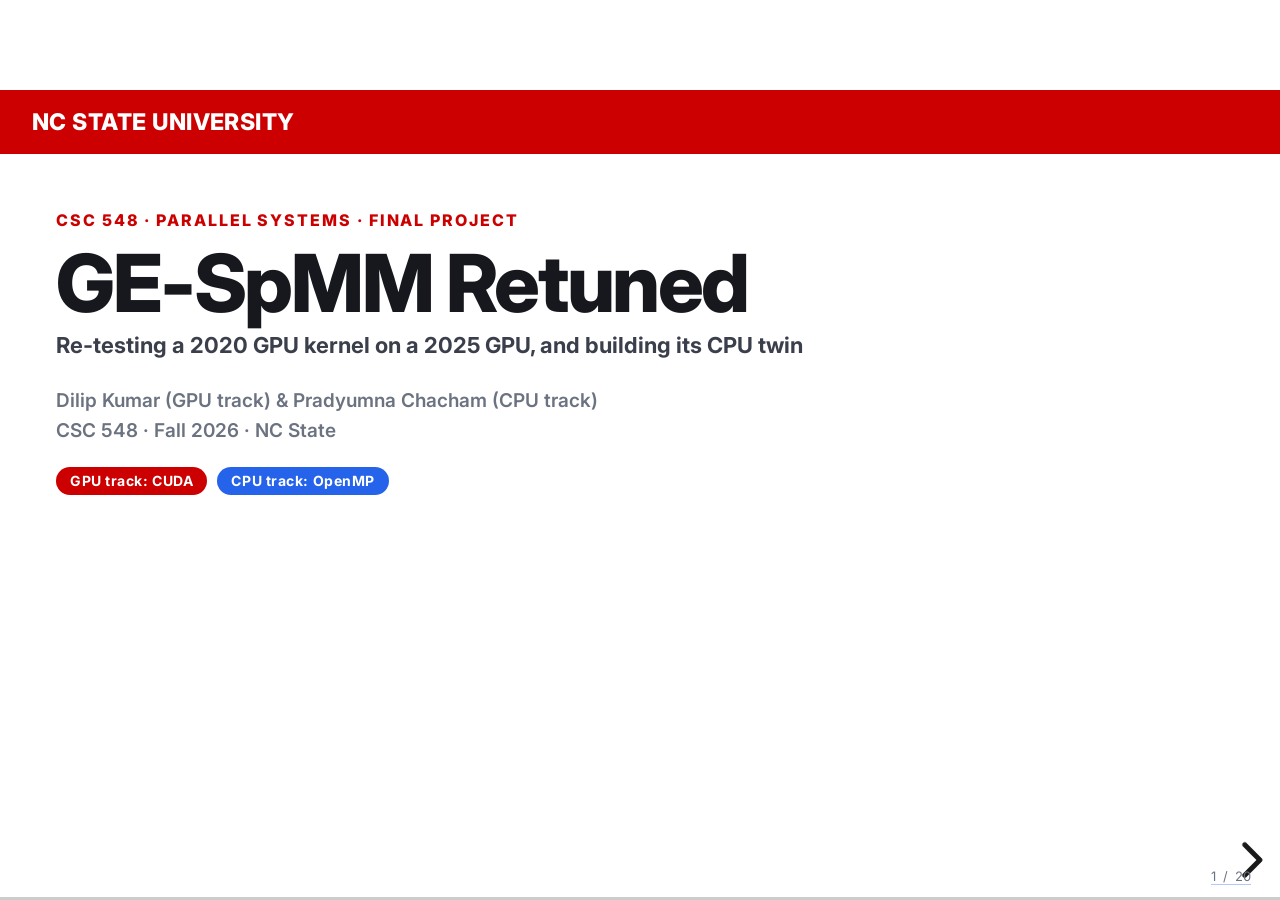
==== commit 22e8e35f: "Deck v5: 19-slide 4-minute talk, claim-checked" ====
--- a/index.html
+++ b/index.html
@@ -24,72 +24,16 @@
 <section class="title-slide" data-plan="1">
   <p class="eyebrow">CSC 548 · Parallel Systems · Final Project</p>
   <h1 class="ctitle">GE-SpMM Retuned</h1>
-  <p class="ctitle2">CUDA optimization, an OpenMP port, and a controlled sparsity sweep</p>
-  <p class="csub">Re-building a 2020 GPU kernel for sparse × dense matrix multiplication, re-tuning it for a 2025 GPU, and testing it against a CPU version.</p>
-  <p class="cmeta">Pradyumna Chacham (GPU track) &amp; Dilip Kumar (CPU track)<br>CSC 548 · Fall 2026</p>
-  <div class="pills"><span class="pill">Reproduce a paper</span><span class="pill blue">Make it faster</span><span class="pill gray">CUDA · OpenMP · NCSU ARC</span></div>
-  <aside class="notes">Reference slide: click past it in the 4-minute talk.</aside>
+  <p class="ctitle2">Re-testing a 2020 GPU kernel on a 2025 GPU, and building its CPU twin</p>
+  <p class="cmeta">Dilip Kumar (GPU track) &amp; Pradyumna Chacham (CPU track)<br>CSC 548 · Fall 2026 · NC State</p>
+  <div class="pills"><span class="pill">GPU track: CUDA</span><span class="pill blue">CPU track: OpenMP</span></div>
+  <aside class="notes">[0:00–0:06] We re-tested a 2020 GPU kernel on a 2025 GPU and built its CPU twin.</aside>
 </section>
 
 <section data-plan="2">
-  <p class="kicker">PROBLEM · The task</p>
-  <h2 class="title long">The problem: multiply a sparse matrix by a dense matrix (SpMM) (1/2)</h2>
-
-  <div class="row">
-    <div style="flex:0 0 480px" class="stack" id="s2cards">
-      <div class="card "><span class="lbl">Sparse matrix</span><span class="ct">Mostly zeros, so only nonzeros are stored</span><span class="cx">Compressed Sparse Row (<b>CSR</b>) = three arrays: where each row starts, the column numbers, the values.</span></div>
-      <div class="card "><span class="lbl">SpMV</span><span class="ct">Sparse matrix × vector: y = A·x</span><span class="cx">The kernel of HW1–HW4.</span></div>
-      <div class="card "><span class="lbl">SpMM</span><span class="ct">Sparse × dense matrix: C = A·B</span><span class="cx">B has <b>N</b> columns, N = 16 to 512.</span></div>
-    </div>
-    <div>
-      <svg class="d" style="width:640px;height:auto" viewBox="0 0 640 240" role="img" aria-label="A 4 by 4 matrix with 7 nonzeros stored as rowPtr 0 2 3 6 7, colInd 1 2 0 1 2 3 2, and val a to g. Row 2 is rowPtr entries 3 to 6, which point at colInd positions 3, 4 and 5.">
-        <text x="58" y="34" text-anchor="middle" class="m">0</text><text x="94" y="34" text-anchor="middle" class="m">1</text>
-        <text x="130" y="34" text-anchor="middle" class="m">2</text><text x="166" y="34" text-anchor="middle" class="m">3</text>
-        <text x="30" y="62" text-anchor="end" class="m">0</text><text x="30" y="98" text-anchor="end" class="m">1</text>
-        <text x="30" y="134" text-anchor="end" class="m">2</text><text x="30" y="170" text-anchor="end" class="m">3</text>
-        <g>
-          <rect x="40" y="40" width="36" height="36" class="c"/><rect x="76" y="40" width="36" height="36" class="c"/><rect x="112" y="40" width="36" height="36" class="c"/><rect x="148" y="40" width="36" height="36" class="c"/>
-          <rect x="40" y="76" width="36" height="36" class="c"/><rect x="76" y="76" width="36" height="36" class="c"/><rect x="112" y="76" width="36" height="36" class="c"/><rect x="148" y="76" width="36" height="36" class="c"/>
-          <rect x="40" y="112" width="36" height="36" class="c"/><rect x="76" y="112" width="36" height="36" class="co"/><rect x="112" y="112" width="36" height="36" class="co"/><rect x="148" y="112" width="36" height="36" class="co"/>
-          <rect x="40" y="148" width="36" height="36" class="c"/><rect x="76" y="148" width="36" height="36" class="c"/><rect x="112" y="148" width="36" height="36" class="c"/><rect x="148" y="148" width="36" height="36" class="c"/>
-          <text x="94" y="62" text-anchor="middle">a</text><text x="130" y="62" text-anchor="middle">b</text>
-          <text x="58" y="98" text-anchor="middle">c</text>
-          <text x="94" y="134" text-anchor="middle">d</text><text x="130" y="134" text-anchor="middle">e</text><text x="166" y="134" text-anchor="middle">f</text>
-          <text x="130" y="170" text-anchor="middle">g</text>
-          <text x="112" y="208" text-anchor="middle" class="m">row 2 highlighted</text>
-        </g>
-        <text x="320" y="70" text-anchor="end" class="t">rowPtr</text>
-        <text x="320" y="140" text-anchor="end" class="t">colInd</text>
-        <text x="320" y="210" text-anchor="end" class="t">val</text>
-        <g>
-          <rect x="330" y="50" width="40" height="30" class="c"/><rect x="370" y="50" width="40" height="30" class="c"/><rect x="410" y="50" width="40" height="30" class="co"/><rect x="450" y="50" width="40" height="30" class="co"/><rect x="490" y="50" width="40" height="30" class="c"/>
-          <text x="350" y="70" text-anchor="middle">0</text><text x="390" y="70" text-anchor="middle">2</text><text x="430" y="70" text-anchor="middle">3</text><text x="470" y="70" text-anchor="middle">6</text><text x="510" y="70" text-anchor="middle">7</text>
-        </g>
-        <g>
-          <rect x="330" y="120" width="40" height="30" class="c"/><rect x="370" y="120" width="40" height="30" class="c"/><rect x="410" y="120" width="40" height="30" class="c"/><rect x="450" y="120" width="40" height="30" class="co"/><rect x="490" y="120" width="40" height="30" class="co"/><rect x="530" y="120" width="40" height="30" class="co"/><rect x="570" y="120" width="40" height="30" class="c"/>
-          <text x="350" y="140" text-anchor="middle">1</text><text x="390" y="140" text-anchor="middle">2</text><text x="430" y="140" text-anchor="middle">0</text><text x="470" y="140" text-anchor="middle">1</text><text x="510" y="140" text-anchor="middle">2</text><text x="550" y="140" text-anchor="middle">3</text><text x="590" y="140" text-anchor="middle">2</text>
-        </g>
-        <g>
-          <rect x="330" y="190" width="40" height="30" class="c"/><rect x="370" y="190" width="40" height="30" class="c"/><rect x="410" y="190" width="40" height="30" class="c"/><rect x="450" y="190" width="40" height="30" class="co"/><rect x="490" y="190" width="40" height="30" class="co"/><rect x="530" y="190" width="40" height="30" class="co"/><rect x="570" y="190" width="40" height="30" class="c"/>
-          <text x="350" y="210" text-anchor="middle">a</text><text x="390" y="210" text-anchor="middle">b</text><text x="430" y="210" text-anchor="middle">c</text><text x="470" y="210" text-anchor="middle">d</text><text x="510" y="210" text-anchor="middle">e</text><text x="550" y="210" text-anchor="middle">f</text><text x="590" y="210" text-anchor="middle">g</text>
-        </g>
-        <line x1="430" y1="81" x2="466" y2="117" class="lo" marker-end="url(#a-ours)"/>
-        <line x1="470" y1="81" x2="567" y2="117" class="lo dash" marker-end="url(#a-ours)"/>
-        <text x="540" y="98" class="m">end (exclusive)</text>
-      </svg>
-      <p class="cap" style="width:640px">CSR example: a 4 × 4 matrix with 7 nonzeros. Row 2 is rowPtr entries 3 to 6.</p>
-    </div>
-  </div>
-  <div style="margin-top:26px"><div class="hwtag"><span class="hwpill">SEEN IN HW1–HW4</span><span class="hwtxt">the same CSR format and y = A·x kernel. SpMM is N SpMVs that share one A.</span></div></div>
-
-  <aside class="notes">[0:00–0:20] SpMM multiplies a sparse matrix, which is mostly zeros, by a dense matrix with N columns. We store only the nonzeros, in the Compressed Sparse Row format from our homeworks. It matters because one layer of a graph neural network is exactly this: each node sums its neighbours' feature vectors.</aside>
-</section>
-
-<section data-plan="2">
-  <p class="kicker">PROBLEM · The task</p>
-  <h2 class="title long">The problem: multiply a sparse matrix by a dense matrix (SpMM) (2/2)</h2>
-
-  <svg class="d" style="width:1060px;height:auto" viewBox="0 0 960 290" role="img" aria-label="Row i of sparse A has nonzeros in columns j, m and n. Those pick rows j, m and n of dense B, which are scaled and summed into row i of C. In graph terms, node i sums the feature vectors of neighbours j, m and n.">
+  <span class="ptag">THE PROBLEM</span>
+  <h2 class="title long">SpMM in one picture: every node adds up its neighbours’ feature vectors</h2>
+<div style="margin-top:6px"><svg class="d" style="width:1168px;height:auto;" viewBox="0 0 960 290" role="img" aria-label="Row i of sparse A has nonzeros in columns j, m and n. Those pick rows j, m and n of dense B, which are scaled and summed into row i of C. In graph terms, node i sums the feature vectors of neighbours j, m and n.">
         <text x="20" y="24" class="t">A · row i (sparse)</text>
         <text x="250" y="24" class="t">B · K × N (dense)</text>
         <text x="460" y="24" class="t">C · row i</text>
@@ -105,7 +49,7 @@
           <text x="176" y="166" text-anchor="middle" class="o">n</text>
           <text x="20" y="196" class="m">3 nonzeros out of K columns</text>
         </g>
-        <text x="226" y="139" class="big" text-anchor="middle">×</text>
+        <text x="224" y="139" class="big" text-anchor="middle">×</text>
         <!-- B grid -->
         <g>
           <rect x="250" y="40" width="156" height="176" class="c"/>
@@ -115,9 +59,9 @@
           <line x1="276" y1="40" x2="276" y2="216" class="lm"/><line x1="302" y1="40" x2="302" y2="216" class="lm"/>
           <line x1="328" y1="40" x2="328" y2="216" class="lm"/><line x1="354" y1="40" x2="354" y2="216" class="lm"/>
           <line x1="380" y1="40" x2="380" y2="216" class="lm"/>
-          <text x="242" y="77" text-anchor="end" class="o">j</text>
-          <text x="242" y="143" text-anchor="end" class="o">m</text>
-          <text x="242" y="187" text-anchor="end" class="o">n</text>
+          <text x="246" y="77" text-anchor="end" class="o">j</text>
+          <text x="246" y="143" text-anchor="end" class="o">m</text>
+          <text x="246" y="187" text-anchor="end" class="o">n</text>
           <text x="328" y="236" text-anchor="middle" class="m">N feature columns</text>
         </g>
         <text x="433" y="139" class="big" text-anchor="middle">=</text>
@@ -140,84 +84,23 @@
           <circle cx="880" cy="128" r="18" class="cl"/><text x="880" y="132" text-anchor="middle">i</text>
           <text x="700" y="262" class="m">each arrow carries a length-N vector</text>
         </g>
-      </svg>
-  <div class="row mt">
-    <div style="flex:1"><div class="card "><span class="lbl">Why it matters</span><span class="ct">One layer of a graph neural network (GNN) is an SpMM</span><span class="cx">Each node sums its neighbours' feature vectors. Per the paper and our proposal, it is <b>30–40%</b> of GCN (graph convolutional network) training time.</span></div></div>
-  </div>
-
-  <aside class="notes">Continued from the previous slide; the script for this slide is there.</aside>
+      </svg></div><p class="lead mt" style="margin-bottom:2px !important"><b>Sparse</b> matrix A (the graph: mostly zeros, stored as <b>CSR</b>, rows back to back, zeros skipped) × <b>dense</b> matrix B (one feature row per node, <b>N</b> wide).</p><p class="lead" style="margin:0 !important">This is the main step of a graph neural network layer.</p>
+  <p class="sfoot">Full details: report + explainer (posted with the final report)</p>
+  <aside class="notes">[0:06–0:17] A is the graph, mostly zeros. B is dense, N features per node. Each node sums its neighbours' feature rows: the core of a graph neural network layer.</aside>
 </section>
 
 <section data-plan="3">
-  <p class="kicker">PROBLEM · Why it is hard</p>
-  <h2 class="title">What makes it hard: irregular reads and uneven rows</h2>
-
-  <div class="g2">
-    <div class="card "><span class="lbl">Irregular reads</span><span class="ct">Which rows of B are read depends on the graph</span><span class="cx">So reads jump around memory.</span></div>
-    <div class="card "><span class="lbl">Uneven rows</span><span class="ct">A few rows hold a large share of the nonzeros</span><span class="cx">Measured by the coefficient of variation (<b>CoV</b>) = standard deviation of row length ÷ mean row length.</span></div>
-  </div>
-  <div class="mt2"><svg class="d" style="width:1000px;height:auto" viewBox="0 0 960 236" role="img" aria-label="Two sets of 24 row lengths with the same mean of 16. Left, every row has 16 nonzeros, all below the 32-slot CRC tile line. Right, most rows have under 10 nonzeros and three rows have 60 to 124.">
-        <text x="20" y="22" class="t">Even rows: CoV = 0</text>
-        <text x="500" y="22" class="t">Uneven rows: CoV is high</text>
-        <g><rect x="40.0" y="170.6" width="12" height="19.4" class="bar-o"/><rect x="57.5" y="170.6" width="12" height="19.4" class="bar-o"/><rect x="75.0" y="170.6" width="12" height="19.4" class="bar-o"/><rect x="92.5" y="170.6" width="12" height="19.4" class="bar-o"/><rect x="110.0" y="170.6" width="12" height="19.4" class="bar-o"/><rect x="127.5" y="170.6" width="12" height="19.4" class="bar-o"/><rect x="145.0" y="170.6" width="12" height="19.4" class="bar-o"/><rect x="162.5" y="170.6" width="12" height="19.4" class="bar-o"/><rect x="180.0" y="170.6" width="12" height="19.4" class="bar-o"/><rect x="197.5" y="170.6" width="12" height="19.4" class="bar-o"/><rect x="215.0" y="170.6" width="12" height="19.4" class="bar-o"/><rect x="232.5" y="170.6" width="12" height="19.4" class="bar-o"/><rect x="250.0" y="170.6" width="12" height="19.4" class="bar-o"/><rect x="267.5" y="170.6" width="12" height="19.4" class="bar-o"/><rect x="285.0" y="170.6" width="12" height="19.4" class="bar-o"/><rect x="302.5" y="170.6" width="12" height="19.4" class="bar-o"/><rect x="320.0" y="170.6" width="12" height="19.4" class="bar-o"/><rect x="337.5" y="170.6" width="12" height="19.4" class="bar-o"/><rect x="355.0" y="170.6" width="12" height="19.4" class="bar-o"/><rect x="372.5" y="170.6" width="12" height="19.4" class="bar-o"/><rect x="390.0" y="170.6" width="12" height="19.4" class="bar-o"/><rect x="407.5" y="170.6" width="12" height="19.4" class="bar-o"/><rect x="425.0" y="170.6" width="12" height="19.4" class="bar-o"/><rect x="442.5" y="170.6" width="12" height="19.4" class="bar-o"/></g>
-        <g><rect x="520.0" y="187.6" width="12" height="2.4" class="bar-p"/><rect x="537.5" y="186.4" width="12" height="3.6" class="bar-p"/><rect x="555.0" y="188.8" width="12" height="1.2" class="bar-p"/><rect x="572.5" y="184.0" width="12" height="6.0" class="bar-p"/><rect x="590.0" y="185.2" width="12" height="4.8" class="bar-p"/><rect x="607.5" y="187.6" width="12" height="2.4" class="bar-p"/><rect x="625.0" y="180.3" width="12" height="9.7" class="bar-p"/><rect x="642.5" y="186.4" width="12" height="3.6" class="bar-p"/><rect x="660.0" y="182.7" width="12" height="7.3" class="bar-p"/><rect x="677.5" y="188.8" width="12" height="1.2" class="bar-p"/><rect x="695.0" y="187.6" width="12" height="2.4" class="bar-p"/><rect x="712.5" y="44.8" width="12" height="145.2" class="bar-p"/><rect x="730.0" y="185.2" width="12" height="4.8" class="bar-p"/><rect x="747.5" y="186.4" width="12" height="3.6" class="bar-p"/><rect x="765.0" y="181.5" width="12" height="8.5" class="bar-p"/><rect x="782.5" y="187.6" width="12" height="2.4" class="bar-p"/><rect x="800.0" y="188.8" width="12" height="1.2" class="bar-p"/><rect x="817.5" y="184.0" width="12" height="6.0" class="bar-p"/><rect x="835.0" y="175.5" width="12" height="14.5" class="bar-p"/><rect x="852.5" y="186.4" width="12" height="3.6" class="bar-p"/><rect x="870.0" y="117.4" width="12" height="72.6" class="bar-p"/><rect x="887.5" y="187.6" width="12" height="2.4" class="bar-p"/><rect x="905.0" y="185.2" width="12" height="4.8" class="bar-p"/><rect x="922.5" y="40.0" width="12" height="150.0" class="bar-p"/></g>
-        <line x1="36" y1="190" x2="460" y2="190" class="ln"/>
-        <line x1="516" y1="190" x2="940" y2="190" class="ln"/>
-        <line x1="36" y1="151.3" x2="460" y2="151.3" class="lm dash"/>
-        <line x1="516" y1="151.3" x2="940" y2="151.3" class="lm dash"/>
-        <text x="460" y="145" text-anchor="end" class="m">32 = one warp-sized tile</text>
-        <text x="516" y="145" text-anchor="start" class="m">32 = one warp-sized tile</text>
-        <text x="36" y="210" class="m">24 rows (illustrative)</text>
-        <text x="516" y="210" class="m">same total: 384 nonzeros</text>
-      </svg></div>
-  <div class="mt"><div class="hwtag"><span class="hwpill">SEEN IN HW3</span><span class="hwtxt">the row-length spread (roadNet-CA vs pkustk14) decided which SpMV kernel won.</span></div></div>
-
-  <aside class="notes">Reference slide: click past it in the 4-minute talk.</aside>
+  <span class="ptag">THE PROBLEM</span>
+  <h2 class="title long">SpMM is limited by memory, not math: both chips mostly wait</h2>
+<div class="caveat ">The CPU ceilings come from our own STREAM-style bandwidth run, not a spec sheet.</div><div class="row" style="gap:26px"><div style="flex:0 0 700px"><svg class="d" viewBox="0 0 700 400" style="width:700px;height:400px;" role="img" aria-label="Schematic roofline with two roofs: GPU at 448 GB/s and about 24 TFLOP/s with ridge near 54, CPU at 125 GB/s measured and 3.62 TFLOP/s with ridge near 29. The SpMM band sits at 0.5 to 2 flop per byte, far left of both ridges."><line x1="70" y1="350.0" x2="680" y2="350.0" stroke="#e3e6ec" stroke-width="1"/><text x="62" y="355.0" text-anchor="end" class="m" style="font-size:13px;">10</text><line x1="70" y1="272.5" x2="680" y2="272.5" stroke="#e3e6ec" stroke-width="1"/><text x="62" y="277.5" text-anchor="end" class="m" style="font-size:13px;">100</text><line x1="70" y1="195.0" x2="680" y2="195.0" stroke="#e3e6ec" stroke-width="1"/><text x="62" y="200.0" text-anchor="end" class="m" style="font-size:13px;">1k</text><line x1="70" y1="117.5" x2="680" y2="117.5" stroke="#e3e6ec" stroke-width="1"/><text x="62" y="122.5" text-anchor="end" class="m" style="font-size:13px;">10k</text><line x1="70" y1="40.0" x2="680" y2="40.0" stroke="#e3e6ec" stroke-width="1"/><text x="62" y="45.0" text-anchor="end" class="m" style="font-size:13px;">100k</text><line x1="70.0" y1="40" x2="70.0" y2="350" stroke="#e3e6ec" stroke-width="1"/><text x="70.0" y="370" text-anchor="middle" class="m" style="font-size:13px;">0.1</text><line x1="222.5" y1="40" x2="222.5" y2="350" stroke="#e3e6ec" stroke-width="1"/><text x="222.5" y="370" text-anchor="middle" class="m" style="font-size:13px;">1</text><line x1="375.0" y1="40" x2="375.0" y2="350" stroke="#e3e6ec" stroke-width="1"/><text x="375.0" y="370" text-anchor="middle" class="m" style="font-size:13px;">10</text><line x1="527.5" y1="40" x2="527.5" y2="350" stroke="#e3e6ec" stroke-width="1"/><text x="527.5" y="370" text-anchor="middle" class="m" style="font-size:13px;">100</text><line x1="680.0" y1="40" x2="680.0" y2="350" stroke="#e3e6ec" stroke-width="1"/><text x="680.0" y="370" text-anchor="middle" class="m" style="font-size:13px;">1000</text><rect x="176.6" y="40" width="91.8" height="310" style="fill:#fde2e2;opacity:.85"/><text x="222.5" y="28" text-anchor="middle" class="w" style="font-size:15px;fill:#CC0000;font-weight:700;">SpMM: about 0.5–2 flop/byte</text><polyline points="70.0,299.5 486.2,88.0 680.0,88.0" fill="none" stroke="#2563eb" stroke-width="3.5"/><polyline points="70.0,342.5 445.4,151.7 680.0,151.7" fill="none" stroke="#b45309" stroke-width="3.5"/><line x1="486.16231722630295" y1="88.03362876735048" x2="486.16231722630295" y2="350" stroke="#2563eb" stroke-width="1.2" stroke-dasharray="5 4"/><line x1="445.4242800225792" y1="151.70008578367964" x2="445.4242800225792" y2="350" stroke="#b45309" stroke-width="1.2" stroke-dasharray="5 4"/><text x="490.16231722630295" y="344" text-anchor="start" style="font-size:13px;fill:#2563eb;font-weight:700;">54</text><text x="441.4242800225792" y="344" text-anchor="end" style="font-size:13px;fill:#b45309;font-weight:700;">29</text><text x="680" y="60.03362876735048" text-anchor="end" style="font-size:16px;fill:#2563eb;font-weight:700;">GPU: 448 GB/s, about 24 TFLOP/s</text><text x="680" y="79.03362876735048" text-anchor="end" style="font-size:14px;fill:#2563eb;">ridge about 54 flop/byte</text><text x="680" y="173.70008578367964" text-anchor="end" style="font-size:16px;fill:#b45309;font-weight:700;">CPU: 125 GB/s measured</text><text x="680" y="192.70008578367964" text-anchor="end" style="font-size:14px;fill:#b45309;">3.62 TFLOP/s, ridge about 29</text><text x="680" y="125" text-anchor="end" class="m" style="font-size:13.5px;">math sets the speed</text><text x="80" y="135" class="m" style="font-size:13.5px;">memory sets the speed</text><text x="375.0" y="392" text-anchor="middle" style="font-size:14.5px;fill:#16181d;font-weight:600;">arithmetic intensity (flop per byte: math per byte moved), schematic</text><text transform="rotate(-90 16 195)" x="16" y="195" text-anchor="middle" style="font-size:14.5px;font-weight:600">speed, GFLOP/s (log scale)</text></svg></div><div class="stack" style="flex:1;gap:12px"><div class="stat"><span class="num">&lt; 3%</span><span class="sl">of the GPU’s arithmetic is used</span></div><div class="stat blue" style="border-top-color:#b45309"><span class="num" style="color:#b45309">&lt; 10%</span><span class="sl">of the CPU’s arithmetic is used</span></div><p style="font-size:17px;line-height:1.38;color:var(--ink-soft)">Each multiply-add needs a fresh number from memory: the chip could do about 50× more math than memory can feed.</p><p style="font-size:15px;line-height:1.36;color:var(--ink-soft)">SpMM’s intensity is at most about 1.2 flop/byte (median), 0.5 worst case.</p><p style="font-size:15px;line-height:1.36;color:var(--muted)"><b style="color:var(--ink)">Roofline</b> = the speed limit set by memory and math together.</p><div class="callout tk" style="margin-top:2px;font-size:18px;padding:9px 14px"><em>So every speedup here is about moving fewer bytes, or keeping every worker busy.</em></div></div></div>
+  <p class="sfoot">Full details: report + explainer (posted with the final report)</p>
+  <aside class="notes">[0:17–0:30] The CPU ceilings are our own measurement. Both chips wait on memory: the GPU uses under 3% of its math, the CPU under 10%. Speedups mean fewer bytes or busier workers.</aside>
 </section>
 
 <section data-plan="4">
-  <p class="kicker">PROBLEM · Roofline</p>
-  <h2 class="title long">Roofline: why SpMM is limited by memory, not arithmetic (1/2)</h2>
-
-  <div class="g4">
-    <div class="step"><span class="sn">Step 1 · count the work</span>Each nonzero a(i,k) and each output column j costs 1 multiply + 1 add = <b>2 flops</b>, and needs one float of B = <b>4 bytes</b>. (A's column number and value, 8 bytes, are shared by all N columns of the row.)</div>
-    <div class="step"><span class="sn">Step 2 · arithmetic intensity</span>flops ÷ bytes = 2 ÷ 4 = <span class="big">0.5 flop/byte</span>if every B read comes from DRAM. Caches can raise it; we measured a median of <b>1.22</b> (1,095 profiled runs, F14).</div>
-    <div class="step"><span class="sn">Step 3 · the machine</span>The RTX 5060 Ti can do about 24 TFLOP/s (36 streaming multiprocessors (SMs) × 128 lanes × 2 × 2.6 GHz) but reads only 448 GB/s. Ridge point = 24,000 ÷ 448 ≈ <span class="big">54 flop/byte</span>Below that, memory sets the speed.</div>
-    <div class="step"><span class="sn">Step 4 · the verdict</span>1.22 is about 44× below 54, so SpMM is <b>memory-bound</b>. Best possible = bandwidth × intensity. Measured median 238 GB/s, best <b>423 GB/s = 94%</b> of peak; the most common stall is "waiting on a memory load" (long scoreboard, F15). We use under 3% of the arithmetic.</div>
-  </div>
-  <div class="mt"><svg class="d" viewBox="0 0 1168 152" style="width:1168px;height:152px" role="img" aria-label="Arithmetic intensity ladder: SpMV 0.17, SpMM 0.5 to 1.22, ridge point 54, GEMM above the ridge."><rect x="30" y="56" width="840.5" height="26" class="cw" style="fill:#fde2e2;stroke:none"/><rect x="870.5" y="56" width="267.5" height="26" style="fill:#dcf1e3;stroke:none"/><text x="30" y="126" class="w" style="font-size:13px">◄ memory-bound side: memory sets the speed</text><text x="1138" y="126" text-anchor="end" style="font-size:13px;fill:#15803d;font-weight:600">compute-bound side ►</text><line x1="30" y1="82" x2="1138" y2="82" class="ln"/><line x1="30.0" y1="82" x2="30.0" y2="88" class="ln"/><text x="30.0" y="104" text-anchor="middle" class="m">0.1</text><line x1="337.6" y1="82" x2="337.6" y2="88" class="ln"/><text x="337.6" y="104" text-anchor="middle" class="m">1</text><line x1="645.2" y1="82" x2="645.2" y2="88" class="ln"/><text x="645.2" y="104" text-anchor="middle" class="m">10</text><line x1="952.8" y1="82" x2="952.8" y2="88" class="ln"/><text x="952.8" y="104" text-anchor="middle" class="m">100</text><text x="584.0" y="144" text-anchor="middle" class="m">arithmetic intensity, flop per byte (log scale)</text><line x1="100.9" y1="38" x2="100.9" y2="82" class="ln" style="stroke:#b45309;stroke-width:2"/><text x="92.9" y="18" text-anchor="start" class="p t" style="font-size:15px">SpMV 0.17</text><text x="92.9" y="34" text-anchor="start" class="m">HW1 to HW3</text><rect x="245.0" y="46" width="119.2" height="36" rx="3" style="fill:#2563eb;opacity:.35"/><text x="290.0" y="18" text-anchor="middle" class="o t" style="font-size:15px">SpMM 0.5 to 1.22</text><text x="290.0" y="34" text-anchor="middle" class="m">0.5 all from DRAM; 1.22 measured</text><line x1="870.5" y1="38" x2="870.5" y2="82" class="ln" style="stroke:#CC0000;stroke-width:2"/><text x="870.5" y="18" text-anchor="middle" class="w t" style="font-size:15px">Ridge point 54</text><text x="870.5" y="34" text-anchor="middle" class="m">24,000 ÷ 448</text><text x="1075.2" y="18" text-anchor="middle" style="font-size:15px;font-weight:700;fill:#15803d">GEMM (midterm)</text><text x="1075.2" y="34" text-anchor="middle" class="m">84% of compute peak</text></svg></div>
-  <div class="callout tk"><span class="clbl">So</span>Every optimization in this talk is about <em>moving fewer bytes, from closer memory, or keeping more of the GPU busy</em>, not about doing less math.</div>
-
-  <aside class="notes">[0:20–0:42] Each nonzero and each output column costs two flops and one 4-byte float of B, so 0.5 flops per byte; we measured a median of 1.22. The GPU needs about 54 flops per byte before arithmetic is the limit, so SpMM is memory-bound, and our best run reaches 94 percent of peak bandwidth. So every optimization here moves fewer bytes, or keeps more of the GPU busy.</aside>
-</section>
-
-<section data-plan="4">
-  <p class="kicker">PROBLEM · Roofline</p>
-  <h2 class="title long">Roofline: why SpMM is limited by memory, not arithmetic (2/2)</h2>
-
-  <div class="row">
-    <div style="flex:0 0 560px">
-      <img class="fig" src="assets/img/roofline.png" width="560" height="439" alt="Roofline plot. Measured kernels sit between 0.4 and 4 flops per DRAM byte, under the 448 GB/s memory line and far left of where compute becomes the limit." style="width:560px;height:439px;">
-      <p class="cap">F14: each dot is one measured run (Nsight Compute). Dashed line: the most any kernel can do at 448 GB/s.</p>
-    </div>
-    <div style="flex:1" class="stack">
-      <div class="card "><span class="lbl">CPU roofline</span><span class="ct">Not measured yet</span><span class="cx">No STREAM run on the EPYC 9115 yet. It is a Dec 7 item.</span></div>
-      <div class="hwtag"><span class="hwpill">SEEN IN HW1–HW3 and the midterm</span><span class="hwtxt">SpMV sat at 0.17 flop/byte (memory-bound); GEMM reached 84% of compute peak (compute-bound). SpMM sits between them, still on the memory side.</span></div>
-    </div>
-  </div>
-
-  <aside class="notes">Continued from the previous slide; the script for this slide is there.</aside>
-</section>
-
-<section data-plan="5">
-  <p class="kicker">PAPER · GE-SpMM, Huang et al., SC 2020</p>
-  <h2 class="title">The paper's starting kernel: one warp per row</h2>
-
-  <div class="g2">
-    <div class="card "><span class="lbl">What a warp does</span><span class="ct">32 GPU threads that run the same instruction together</span><span class="cx">One warp per sparse row; thread j computes output column j.</span></div>
-    <div class="card "><span class="lbl">The waste</span><span class="ct">All 32 threads load the same nonzero</span><span class="cx">One useful value per request, while their B reads are combined into one request (&quot;coalesced&quot;: 32 neighbouring floats).</span></div>
-  </div>
-  <div class="mt2"><svg class="d" style="width:1100px;height:auto" viewBox="0 0 960 250" role="img" aria-label="Left: eight of the 32 lanes all point at the same colInd element, one useful value per request. Right: each lane points at its own consecutive element of B's row, one 128-byte request serves the whole warp.">
+  <span class="ptag">THE PROBLEM</span>
+  <h2 class="title long">Time is wasted in two ways: redundant reads and uneven rows</h2>
+<div class="g2" style="gap:22px;margin-top:4px"><div><p class="chart-h" style="margin-bottom:6px !important"><span style="color:var(--red)">(a)</span> Redundant reads</p><div class="fig" style="padding:8px"><svg class="d" style="width:560px;height:auto;overflow:hidden;" viewBox="0 0 470 250" role="img" aria-label="Left: eight of the 32 lanes all point at the same colInd element, one useful value per request. Right: each lane points at its own consecutive element of B's row, one 128-byte request serves the whole warp.">
           <text x="20" y="22" class="t">Sparse row · every lane asks for the same element</text>
           <g>
             <rect x="20" y="40" width="40" height="28" class="cl"/><rect x="68" y="40" width="40" height="28" class="cl"/><rect x="116" y="40" width="40" height="28" class="cl"/><rect x="164" y="40" width="40" height="28" class="cl"/>
@@ -263,18 +146,15 @@
             <line x1="808" y1="68" x2="808" y2="146" class="lo" marker-end="url(#a-ours)"/><line x1="856" y1="68" x2="856" y2="146" class="lo" marker-end="url(#a-ours)"/>
           </g>
           <text x="500" y="232" class="o">32 lanes, 32 neighbouring floats, one 128-byte request</text>
-        </svg></div>
-  <div class="mt"><div class="hwtag"><span class="hwpill">SEEN IN HW3</span><span class="hwtxt">this is HW3's vector kernel (one warp per row), turned sideways: the 32 threads cover 32 columns of B instead of 32 nonzeros.</span></div></div>
-
-  <aside class="notes">Reference slide: click past it in the 4-minute talk.</aside>
-</section>
-
-<section data-plan="6">
-  <p class="kicker">PAPER · Trick 1</p>
-  <h2 class="title long">The paper's two tricks, and its claim (1/2)</h2>
-
-  <div class="card "><span class="lbl">CRC · Coalesced Row Caching</span><span class="ct">Load 32 nonzeros once, then reuse them</span><span class="cx">The warp loads 32 nonzeros in one coalesced read into shared memory (fast memory on the chip), then all threads reuse them.</span></div>
-  <div class="mt2"><svg class="d" style="width:1100px;height:auto" viewBox="0 0 960 262" role="img" aria-label="Phase 1: each lane loads a different colInd element straight down, then stores it into a 32-slot shared-memory tile. Phase 2: all lanes read tile slot kk together from shared memory, then each lane reads its own element of B's row.">
+        </svg></div><p class="cap">A <b>warp</b> = 32 GPU threads that move together. All 32 fetch the same sparse value: 1 useful value per request.</p></div><div><p class="chart-h" style="margin-bottom:6px !important"><span style="color:var(--red)">(b)</span> Uneven rows</p><div class="fig" style="padding:8px"><svg class="d" viewBox="0 0 570 250" style="width:570px;height:250px;" role="img" aria-label="Four workers on a timeline. Worker 0 is busy with one very long row for the whole time, while workers 1 to 3 finish their short rows quickly and sit idle."><text x="0" y="18" class="m" style="font-size:14px;">Time → (the slowest worker sets the finish)</text><text x="0" y="60" text-anchor="start" style="font-size:15px;fill:#16181d;font-weight:600;">worker 0</text><rect x="92" y="38" width="440" height="32" rx="4" style="fill:#CC0000;"/><text x="312.0" y="60" text-anchor="middle" style="font-size:15px;fill:#fff;font-weight:700;">one very long row</text><text x="0" y="104" text-anchor="start" style="font-size:15px;fill:#16181d;font-weight:600;">worker 1</text><rect x="92" y="82" width="70" height="32" rx="4" style="fill:#2563eb;"/><text x="127" y="104" text-anchor="middle" style="font-size:12.5px;fill:#fff;font-weight:700;">short rows</text><rect x="166" y="82" width="366" height="32" rx="4" style="fill:#eef1f4;stroke:#9aa3b2;stroke-width:1.2;" stroke-dasharray="4 3"/><text x="349.0" y="104" text-anchor="middle" class="m" style="font-size:14px;">idle, waiting</text><text x="0" y="148" text-anchor="start" style="font-size:15px;fill:#16181d;font-weight:600;">worker 2</text><rect x="92" y="126" width="70" height="32" rx="4" style="fill:#2563eb;"/><text x="127" y="148" text-anchor="middle" style="font-size:12.5px;fill:#fff;font-weight:700;">short rows</text><rect x="166" y="126" width="366" height="32" rx="4" style="fill:#eef1f4;stroke:#9aa3b2;stroke-width:1.2;" stroke-dasharray="4 3"/><text x="349.0" y="148" text-anchor="middle" class="m" style="font-size:14px;">idle, waiting</text><text x="0" y="192" text-anchor="start" style="font-size:15px;fill:#16181d;font-weight:600;">worker 3</text><rect x="92" y="170" width="70" height="32" rx="4" style="fill:#2563eb;"/><text x="127" y="192" text-anchor="middle" style="font-size:12.5px;fill:#fff;font-weight:700;">short rows</text><rect x="166" y="170" width="366" height="32" rx="4" style="fill:#eef1f4;stroke:#9aa3b2;stroke-width:1.2;" stroke-dasharray="4 3"/><text x="349.0" y="192" text-anchor="middle" class="m" style="font-size:14px;">idle, waiting</text><line x1="532" y1="30" x2="532" y2="218" stroke="#CC0000" stroke-width="2" stroke-dasharray="5 4"/><text x="532" y="236" text-anchor="end" class="w" style="font-size:14px;">everyone waits for this</text></svg></div><p class="cap">Rows differ a lot in length, so one worker gets stuck on a long row while the others idle.</p></div></div><div class="mt2"><div class="hwtag"><span class="hwpill">SEEN IN HW1 / HW2</span><span class="hwtxt">uneven row blocks set the finish time (row-block imbalance 2.89 on dictionary28).</span></div></div>
+  <p class="sfoot">Full details: report + explainer (posted with the final report)</p>
+  <aside class="notes">[0:30–0:38] Two ways time is wasted: redundant reads, and uneven rows that leave workers idle. Homeworks one and two showed the second.</aside>
+</section>
+
+<section data-plan="5">
+  <span class="ptag">THE PAPER AND OUR PROJECT</span>
+  <h2 class="title long">GE-SpMM (SC ’20), the paper we re-tested: two tricks, one claim</h2>
+<div class="row" style="gap:22px;align-items:flex-start"><div style="flex:0 0 820px"><div class="fig" style="padding:6px 8px"><svg class="d" style="width:820px;height:auto;" viewBox="0 0 960 262" role="img" aria-label="Phase 1: each lane loads a different colInd element straight down, then stores it into a 32-slot shared-memory tile. Phase 2: all lanes read tile slot kk together from shared memory, then each lane reads its own element of B's row.">
           <text x="20" y="22" class="t">Phase 1 · each lane loads a different nonzero</text>
           <g>
             <rect x="20" y="40" width="40" height="28" class="cl"/><rect x="68" y="40" width="40" height="28" class="cl"/><rect x="116" y="40" width="40" height="28" class="cl"/><rect x="164" y="40" width="40" height="28" class="cl"/>
@@ -336,22 +216,8 @@
           <text x="904" y="60" class="m">tile</text>
           <text x="904" y="138" class="m">lanes</text>
           <text x="904" y="230" class="m">B[k,:]</text>
-        </svg></div>
-  <div class="mt"><div class="hwtag"><span class="hwpill">SEEN IN the midterm</span><span class="hwtxt">CRC is tiling (copy reused data into fast memory).</span></div></div>
-
-  <aside class="notes">Reference slide: click past it in the 4-minute talk.</aside>
-</section>
-
-<section data-plan="6">
-  <p class="kicker">PAPER · Trick 2 and the claim</p>
-  <h2 class="title long">The paper's two tricks, and its claim (2/2)</h2>
-
-  <div class="g2">
-    <div class="card "><span class="lbl">CWM · Coarse-grained Warp Merging</span><span class="ct">One warp, CF groups of columns</span><span class="cx">One warp computes CF groups of columns (CF = coarsening factor), so each loaded nonzero is used CF times. The paper fixes CF = 2 and 8 rows per block for every matrix.</span></div>
-    <div class="callout"><span class="clbl">The paper's claim</span><b>1.37–1.43×</b> faster than NVIDIA's cuSPARSE library (old <span class='mono'>csrmm2</span> routine) on GTX 1080 Ti (Pascal) and RTX 2080 (Turing). No CPU comparison.</div>
-  </div>
-  <div class="mt2"><svg class="d" style="width:1100px;height:auto" viewBox="0 0 960 250" role="img" aria-label="With CF equal to 1, two warps each load row i's nonzeros, so the sparse row is loaded twice. With CF equal to 2, one warp loads it once and each lane accumulates two output columns.">
-          <text x="20" y="22" class="t">CF = 1 · two warps, sparse row loaded twice</text>
+        </svg></div><div class="fig" style="padding:6px 8px;margin-top:10px"><svg class="d" style="width:820px;height:auto;" viewBox="0 0 960 250" role="img" aria-label="With CF equal to 1, two warps each load row i's nonzeros, so the sparse row is loaded twice. With CF equal to 2, one warp loads it once and each lane accumulates two output columns.">
+          <text x="20" y="22" class="t">Without the trick: two warps, sparse row loaded twice</text>
           <g>
             <rect x="120" y="40" width="26" height="30" class="cp"/><rect x="146" y="40" width="26" height="30" class="cp"/><rect x="172" y="40" width="26" height="30" class="cp"/><rect x="198" y="40" width="26" height="30" class="cp"/>
             <rect x="224" y="40" width="26" height="30" class="cp"/><rect x="250" y="40" width="26" height="30" class="cp"/><rect x="276" y="40" width="26" height="30" class="cp"/><rect x="302" y="40" width="26" height="30" class="cp"/>
@@ -368,7 +234,7 @@
           <rect x="20" y="200" width="195" height="26" class="co"/><text x="117" y="218" text-anchor="middle">C[i, 0:32]</text>
           <rect x="235" y="200" width="195" height="26" class="co"/><text x="332" y="218" text-anchor="middle">C[i, 32:64]</text>
 
-          <text x="510" y="22" class="t">CF = 2 · one warp, each lane keeps two sums</text>
+          <text x="510" y="22" class="t">With the trick: one warp, each lane keeps two sums</text>
           <g>
             <rect x="610" y="40" width="26" height="30" class="cp"/><rect x="636" y="40" width="26" height="30" class="cp"/><rect x="662" y="40" width="26" height="30" class="cp"/><rect x="688" y="40" width="26" height="30" class="cp"/>
             <rect x="714" y="40" width="26" height="30" class="cp"/><rect x="740" y="40" width="26" height="30" class="cp"/><rect x="766" y="40" width="26" height="30" class="cp"/><rect x="792" y="40" width="26" height="30" class="cp"/>
@@ -382,621 +248,154 @@
           <line x1="837" y1="154" x2="837" y2="196" class="ln" marker-end="url(#a-ink)"/>
           <rect x="510" y="200" width="205" height="26" class="co"/><text x="612" y="218" text-anchor="middle">C[i, 0:32]</text>
           <rect x="735" y="200" width="205" height="26" class="co"/><text x="837" y="218" text-anchor="middle">C[i, 32:64]</text>
-        </svg></div>
-  <div class="mt"><div class="hwtag"><span class="hwpill">SEEN IN the midterm</span><span class="hwtxt">CWM is register blocking (our 6×16 GEMM micro-kernel kept a block of C in 12 registers).</span></div></div>
-
-  <aside class="notes">Continued from the previous slide; the script for this slide is there.</aside>
+        </svg></div></div><div class="stack" style="flex:1;gap:12px"><div class="card"><span class="lbl">Trick 1 · CRC</span><span class="cx">Load 32 nonzeros <b>once</b> into fast on-chip memory (<b>shared memory</b>) and share them with the warp.</span></div><div class="card"><span class="lbl">Trick 2 · CWM</span><span class="cx">Each thread computes <b>2</b> output columns, so each sparse value is reused.</span></div><div class="card" style="border-left-color:var(--red)"><span class="lbl" style="color:var(--red)">The claim</span><span class="cx">Beats NVIDIA’s library (<b>cuSPARSE</b>) on 2017–19 GPUs.</span></div></div></div>
+  <p class="sfoot">Full details: report + explainer (posted with the final report)</p>
+  <aside class="notes">[0:38–0:48] GE-SpMM, SC 2020, claimed to beat cuSPARSE. Two tricks: share 32 nonzeros through on-chip memory, and give each thread two columns so sparse values are reused.</aside>
+</section>
+
+<section data-plan="6">
+  <span class="ptag">THE PAPER AND OUR PROJECT</span>
+  <h2 class="title">Our project has two tracks that meet on the same matrices</h2>
+<div class="trk" style="margin-top:18px"><div class="col gpu"><div class="hd" style="font-size:24px;padding:12px 18px">GPU track</div><ul style="font-size:26px;line-height:1.55;padding:28px 24px 24px 40px"><li>Re-test the paper on a 2025 GPU (RTX 5060 Ti)</li><li>Find what changed</li><li>Improve it</li></ul></div><div class="col cpu"><div class="hd" style="font-size:24px;padding:12px 18px">CPU track</div><ul style="font-size:26px;line-height:1.55;padding:28px 24px 24px 40px"><li>An OpenMP version on the same node’s 16-core CPU</li><li>The baseline and the comparison</li></ul></div></div><div class="trk-join" style="height:30px"></div><div class="shared" style="font-size:26px;padding:26px 22px;text-align:center"><span class="lbl">Shared</span>The same <b>118 matrices</b>, widths N = 16 … 512, every result checked</div>
+  <p class="sfoot">Full details: report + explainer (posted with the final report)</p>
+  <aside class="notes">[0:48–0:58] Two tracks. GPU: re-test the paper on an RTX 5060 Ti, then improve it. CPU: an OpenMP version as baseline. Same 118 matrices.</aside>
 </section>
 
 <section data-plan="7">
-  <p class="kicker">SETUP · Our project</p>
-  <h2 class="title long">Our project: two tracks (from the proposal), one shared sweep (1/2)</h2>
-
-  <div class="trk">
-    <div class="col gpu"><div class="hd">GPU track · Pradyumna</div><ul>
-      <li>Reproduce GE-SpMM</li>
-      <li>Replace the deprecated <span class="mono">csrmm2</span> baseline with all algorithms of the current <span class="mono">cusparseSpMM</span></li>
-      <li>Tune CF and tile sizes per matrix</li>
-      <li>Turn on the read-only cache hints the original left disabled</li>
-      <li>Phase 3 added load balancing (merge path) and an automatic settings picker</li></ul></div>
-    <div class="col cpu"><div class="hd">CPU track · Dilip (OpenMP control)</div><ul>
-      <li>Row-parallel CSR SpMM, no synchronization (each thread owns whole output rows)</li>
-      <li>CPU versions of both GPU tricks: cache blocking over N (for CRC); a static / dynamic / guided scheduling sweep (for CWM's load-balancing role); SIMD</li>
-      <li>Benchmarked against Intel MKL (Math Kernel Library)</li></ul></div>
-  </div>
-  <div class="trk-join"></div>
-  <div class="shared" style="font-size:19px"><span class="lbl">Shared by both tracks</span>A matrix generator with density (nonzeros per row 4–128) and skew (CoV) as separate knobs · the paper's 67 graphs (64 SNAP + Cora, Citeseer, Pubmed) · <b>118 matrices</b> in all · one sweep over N = 16 to 512.</div>
-
-  <aside class="notes">[0:42–1:02] The project has two tracks from the proposal. On the GPU I reproduce GE-SpMM, compare against every algorithm in the current cuSPARSE, and tune per matrix. On the CPU, Dilip wrote an OpenMP version with the same ideas, benchmarked against Intel MKL. Both share one matrix generator and 118 matrices, and every run is checked, with zero wrong results.</aside>
-</section>
-
-<section data-plan="7">
-  <p class="kicker">SETUP · Hypotheses and machines</p>
-  <h2 class="title long">Our project: two tracks (from the proposal), one shared sweep (2/2)</h2>
-
-  <div class="hyp">
-    <div class="h"><b class="id">H1</b>CRC pays only once rows fill its 32-slot tile</div>
-    <div class="h"><b class="id">H2</b>The best CF falls as skew rises</div>
-    <div class="h"><b class="id">H3</b>The skew penalty is GPU-specific (CPU control with dynamic scheduling)</div>
-    <div class="h"><b class="id">H4</b>The CPU narrows the gap at small N</div>
-  </div>
-  <p class="cap" style="font-size:16px">Hypotheses from the proposal. Phase 3 added H5–H8 (results on slide 34).</p>
-  <div class="tiles big mt">
-    <div class="tile"><div class="tl">GPU</div><div class="tv">RTX 5060 Ti</div><div class="td">Blackwell, 36 SMs, 448 GB/s, 32 MB L2</div></div>
-    <div class="tile"><div class="tl">CPU</div><div class="tv">AMD EPYC 9115</div><div class="td">16 cores</div></div>
-    <div class="tile"><div class="tl">Cluster, toolkit</div><div class="tv">NCSU ARC</div><div class="td">CUDA 12.9</div></div>
-    <div class="tile"><div class="tl">Widths</div><div class="tv">N = 16 to 512</div><div class="td">every run checked against a double-precision reference</div></div>
-    <div class="tile"><div class="tl">Correctness, noise</div><div class="tv">0 wrong results</div><div class="td">median run-to-run variation 0.07% (F17)</div></div>
-  </div>
-  <div class="mt2"><div class="hwtag"><span class="hwpill">SEEN IN HW1–HW4</span><span class="hwtxt">every run checked against a sequential baseline before it counts.</span></div></div>
-
-  <aside class="notes">Continued from the previous slide; the script for this slide is there.</aside>
+  <span class="ptag">GPU TRACK</span>
+  <h2 class="title long">The paper’s kernel lost on the new GPU: the compiler didn’t unroll its loop</h2>
+<div class="caveat ">Older GPUs compile it fine. This is one compiler version on one architecture, and we haven’t traced the compiler’s reason.</div><div class="row" style="gap:22px;align-items:flex-start"><div style="flex:0 0 600px"><div class="fig" style="padding:8px"><svg class="d" style="width:600px;height:auto;" viewBox="0 0 530 330" role="img" aria-label="Authors loop: each iteration issues one load and then waits before the multiply-add. Ours: eight loads issued back to back, then eight multiply-adds."><text x="0" y="16" class="t" style="font-size:15px">Memory loads over time (simplified machine code)</text><text x="0" y="46" class="w t" style="font-size:15px">Their loop, compiled for the new GPU: loads go one at a time</text><rect x="0" y="58" width="20" height="30" rx="3" class="bar-w"/><text x="10" y="78" text-anchor="middle" style="font-size:11.5px;fill:#fff;font-weight:700">LD</text><rect x="20" y="58" width="104" height="30" class="cw" style="stroke-dasharray:3 3"/><text x="72" y="78" text-anchor="middle" class="w" style="font-size:12.5px">waits for load</text><rect x="124" y="58" width="22" height="30" rx="3" class="bar-k"/><text x="135" y="78" text-anchor="middle" style="font-size:11.5px;fill:#fff;font-weight:700">FF</text><rect x="150" y="58" width="20" height="30" rx="3" class="bar-w"/><text x="160" y="78" text-anchor="middle" style="font-size:11.5px;fill:#fff;font-weight:700">LD</text><rect x="170" y="58" width="104" height="30" class="cw" style="stroke-dasharray:3 3"/><text x="222" y="78" text-anchor="middle" class="w" style="font-size:12.5px">waits for load</text><rect x="274" y="58" width="22" height="30" rx="3" class="bar-k"/><text x="285" y="78" text-anchor="middle" style="font-size:11.5px;fill:#fff;font-weight:700">FF</text><rect x="300" y="58" width="20" height="30" rx="3" class="bar-w"/><text x="310" y="78" text-anchor="middle" style="font-size:11.5px;fill:#fff;font-weight:700">LD</text><rect x="320" y="58" width="104" height="30" class="cw" style="stroke-dasharray:3 3"/><text x="372" y="78" text-anchor="middle" class="w" style="font-size:12.5px">waits for load</text><rect x="424" y="58" width="22" height="30" rx="3" class="bar-k"/><text x="435" y="78" text-anchor="middle" style="font-size:11.5px;fill:#fff;font-weight:700">FF</text><text x="452" y="78" style="font-size:20px;font-weight:700">…</text><text x="0" y="108" class="m">per nonzero: 1 LDG, then FFMA waits; every nonzero pays a full memory latency</text><text x="0" y="158" class="o t" style="font-size:15px">Our loop (unrolled): loads overlap</text><rect x="0" y="170" width="20" height="30" rx="3" class="bar-o"/><text x="10" y="190" text-anchor="middle" style="font-size:11.5px;fill:#fff;font-weight:700">LD</text><rect x="22" y="170" width="20" height="30" rx="3" class="bar-o"/><text x="32" y="190" text-anchor="middle" style="font-size:11.5px;fill:#fff;font-weight:700">LD</text><rect x="44" y="170" width="20" height="30" rx="3" class="bar-o"/><text x="54" y="190" text-anchor="middle" style="font-size:11.5px;fill:#fff;font-weight:700">LD</text><rect x="66" y="170" width="20" height="30" rx="3" class="bar-o"/><text x="76" y="190" text-anchor="middle" style="font-size:11.5px;fill:#fff;font-weight:700">LD</text><rect x="88" y="170" width="20" height="30" rx="3" class="bar-o"/><text x="98" y="190" text-anchor="middle" style="font-size:11.5px;fill:#fff;font-weight:700">LD</text><rect x="110" y="170" width="20" height="30" rx="3" class="bar-o"/><text x="120" y="190" text-anchor="middle" style="font-size:11.5px;fill:#fff;font-weight:700">LD</text><rect x="132" y="170" width="20" height="30" rx="3" class="bar-o"/><text x="142" y="190" text-anchor="middle" style="font-size:11.5px;fill:#fff;font-weight:700">LD</text><rect x="154" y="170" width="20" height="30" rx="3" class="bar-o"/><text x="164" y="190" text-anchor="middle" style="font-size:11.5px;fill:#fff;font-weight:700">LD</text><rect x="176" y="170" width="70" height="30" class="co" style="stroke-dasharray:3 3"/><text x="211" y="190" text-anchor="middle" class="o" style="font-size:12.5px">one wait</text><rect x="248" y="170" width="20" height="30" rx="3" class="bar-k"/><text x="258" y="190" text-anchor="middle" style="font-size:11.5px;fill:#fff;font-weight:700">FF</text><rect x="270" y="170" width="20" height="30" rx="3" class="bar-k"/><text x="280" y="190" text-anchor="middle" style="font-size:11.5px;fill:#fff;font-weight:700">FF</text><rect x="292" y="170" width="20" height="30" rx="3" class="bar-k"/><text x="302" y="190" text-anchor="middle" style="font-size:11.5px;fill:#fff;font-weight:700">FF</text><rect x="314" y="170" width="20" height="30" rx="3" class="bar-k"/><text x="324" y="190" text-anchor="middle" style="font-size:11.5px;fill:#fff;font-weight:700">FF</text><rect x="336" y="170" width="20" height="30" rx="3" class="bar-k"/><text x="346" y="190" text-anchor="middle" style="font-size:11.5px;fill:#fff;font-weight:700">FF</text><rect x="358" y="170" width="20" height="30" rx="3" class="bar-k"/><text x="368" y="190" text-anchor="middle" style="font-size:11.5px;fill:#fff;font-weight:700">FF</text><rect x="380" y="170" width="20" height="30" rx="3" class="bar-k"/><text x="390" y="190" text-anchor="middle" style="font-size:11.5px;fill:#fff;font-weight:700">FF</text><rect x="402" y="170" width="20" height="30" rx="3" class="bar-k"/><text x="412" y="190" text-anchor="middle" style="font-size:11.5px;fill:#fff;font-weight:700">FF</text><text x="0" y="220" class="m">loads issued back to back: their waits overlap</text><text x="0" y="258" class="m">LD = LDG, load from global memory;  FF = FFMA, fused multiply-add</text><text x="0" y="276" class="m">Simplified from the compiled machine code.</text></svg></div></div><div style="flex:1"><p class="chart-h" style="margin-bottom:6px !important">The 3 changed source lines</p><table class="code" style="font-size:14px"><tr><th></th><th>Their code</th><th>Our code</th></tr><tr><td class="n">1</td><td><pre class="cd"><span class="kw">for</span> (kk=<span class="nu">0</span>; kk&lt;<span class="nu">32</span> &amp;&amp; jj+kk&lt;hb; kk++)</pre></td><td><pre class="cd"><span class="kw">for</span> (kk=<span class="nu">0</span>; kk&lt;count; ++kk)</pre></td></tr><tr><td class="n">2</td><td><pre class="cd"><span class="kw">if</span> (blockIdx.y != gridDim.y-<span class="nu">1</span>)</pre></td><td><pre class="cd"><span class="kw">const bool</span> full = (blockIdx.y+<span class="nu">1</span>)*cols &lt;= N;</pre></td></tr><tr><td class="n">3</td><td><pre class="cd"><span class="kw">if</span> (nout&gt;<span class="nu">0</span>) acc1 += val*B[offset];</pre></td><td><pre class="cd"><span class="kw">if</span> (full || …) fma_vec(…);</pre></td></tr></table><p style="font-size:15px;color:var(--muted);margin-top:8px">Unrolling = copying the loop body so several loads go out together.</p></div></div><div class="row mt" style="gap:24px"><div class="callout" style="flex:1;margin:0;font-size:17px;padding:8px 14px">Published kernel: <b>0.94×</b> cuSPARSE. Same settings in our code: <b>1.14×</b>.</div><div class="callout blue" style="flex:1;margin:0;font-size:17px;padding:8px 14px">The 3-line fix gives <b>bit-identical</b> output.</div></div>
+  <p class="sfoot">Full details: report + explainer (posted with the final report)</p>
+  <aside class="notes">[0:58–1:16] Caveat: older GPUs compile this fine, and we haven't traced why this compiler differs. On the new GPU the published kernel is 0.94 times cuSPARSE: the loop wasn't unrolled, so loads wait. Three source lines fix it, same answers; same settings, our code: 1.14 times.</aside>
 </section>
 
 <section data-plan="8">
-  <p class="kicker">GPU TRACK · Reproduction</p>
-  <h2 class="title long">Reproduction: the paper's published kernel no longer wins on a 2025 GPU</h2>
-
-  <div class="row">
-    <div style="flex:0 0 330px"><div class="stat tight"><span class="num m">0.95×</span><span class="sl">Authors' code, unchanged (CF 2) vs best cuSPARSE, N = 512</span><span class="ss">Oct run, 104 matrices; T1. The paper reported 1.37–1.43× (against the older routine).</span></div></div>
-    <div style="flex:1">
-      <p class="chart-h" style="margin-bottom:6px !important">On older GPUs, the same binary still wins (Oct run, same 18 matrices; T7)</p>
-      <div class="g4">
-        <div class="stat blue tight"><span class="num s">1.18×</span><span class="sl">P4000</span></div>
-        <div class="stat blue tight"><span class="num s">1.10×</span><span class="sl">2080 SUPER</span></div>
-        <div class="stat blue tight"><span class="num s">1.09×</span><span class="sl">A4000</span></div>
-        <div class="stat blue tight"><span class="num s">1.26×</span><span class="sl">4060 Ti</span></div>
-      </div>
-    </div>
-  </div>
-  <div class="mt"><p class="chart-h" style="margin-bottom:2px !important">Speedup over best cuSPARSE by N, geometric mean (Oct run)</p><svg class="d" style="width:860px;height:auto" viewBox="0 0 960 284" role="img" aria-label="Geometric-mean speedup over the best cuSPARSE algorithm by feature width N. Ours, tuned: 1.19, 1.12, 1.27, 1.38, 1.46, 1.50 at N = 16 to 512. The authors' kernel: 0.31, 0.39, 0.55, 0.69, 0.84, 0.95."><line x1="80" y1="250.0" x2="940" y2="250.0" class="grid-l"/><text x="70" y="254.0" text-anchor="end" class="m">0×</text><line x1="80" y1="184.4" x2="940" y2="184.4" class="grid-l"/><text x="70" y="188.4" text-anchor="end" class="m">0.5×</text><line x1="80" y1="118.8" x2="940" y2="118.8" class="grid-l"/><text x="70" y="122.8" text-anchor="end" class="m">1×</text><line x1="80" y1="53.1" x2="940" y2="53.1" class="grid-l"/><text x="70" y="57.1" text-anchor="end" class="m">1.5×</text><line x1="80" y1="118.8" x2="940" y2="118.8" class="ln dash"/><rect x="110.7" y="93.8" width="38" height="156.2" rx="3" class="bar-o"/><text x="129.7" y="87.8" text-anchor="middle" class="o">1.19</text><rect x="154.7" y="209.3" width="38" height="40.7" rx="3" class="bar-p"/><text x="173.7" y="203.3" text-anchor="middle" class="m">0.31</text><text x="151.7" y="272" text-anchor="middle" class="m">N = 16</text><rect x="254.0" y="103.0" width="38" height="147.0" rx="3" class="bar-o"/><text x="273.0" y="97.0" text-anchor="middle" class="o">1.12</text><rect x="298.0" y="198.8" width="38" height="51.2" rx="3" class="bar-p"/><text x="317.0" y="192.8" text-anchor="middle" class="m">0.39</text><text x="295.0" y="272" text-anchor="middle" class="m">N = 32</text><rect x="397.3" y="83.3" width="38" height="166.7" rx="3" class="bar-o"/><text x="416.3" y="77.3" text-anchor="middle" class="o">1.27</text><rect x="441.3" y="177.8" width="38" height="72.2" rx="3" class="bar-p"/><text x="460.3" y="171.8" text-anchor="middle" class="m">0.55</text><text x="438.3" y="272" text-anchor="middle" class="m">N = 64</text><rect x="540.7" y="68.9" width="38" height="181.1" rx="3" class="bar-o"/><text x="559.7" y="62.9" text-anchor="middle" class="o">1.38</text><rect x="584.7" y="159.4" width="38" height="90.6" rx="3" class="bar-p"/><text x="603.7" y="153.4" text-anchor="middle" class="m">0.69</text><text x="581.7" y="272" text-anchor="middle" class="m">N = 128</text><rect x="684.0" y="58.4" width="38" height="191.6" rx="3" class="bar-o"/><text x="703.0" y="52.4" text-anchor="middle" class="o">1.46</text><rect x="728.0" y="139.8" width="38" height="110.2" rx="3" class="bar-p"/><text x="747.0" y="133.8" text-anchor="middle" class="m">0.84</text><text x="725.0" y="272" text-anchor="middle" class="m">N = 256</text><rect x="827.3" y="53.1" width="38" height="196.9" rx="3" class="bar-o"/><text x="846.3" y="47.1" text-anchor="middle" class="o">1.50</text><rect x="871.3" y="125.3" width="38" height="124.7" rx="3" class="bar-p"/><text x="890.3" y="119.3" text-anchor="middle" class="m">0.95</text><text x="868.3" y="272" text-anchor="middle" class="m">N = 512</text><rect x="80" y="8" width="14" height="14" rx="3" class="bar-o"/><text x="100" y="20" class="m">ours, tuned per matrix</text><rect x="280" y="8" width="14" height="14" rx="3" class="bar-p"/><text x="300" y="20" class="m">the authors' CF 2 kernel, as published</text><line x1="580" y1="15" x2="606" y2="15" class="ln dash"/><text x="614" y="20" class="m">best cuSPARSE algorithm = 1</text></svg></div>
-  <div class="callout" style="margin-top:8px;font-size:17px;padding:8px 16px"><span class="clbl">The puzzle (sets up the next slide)</span>Our own implementation of the <b>same algorithm at the same settings</b> is up to 2× faster on the 5060 Ti, yet just as fast as theirs on every older GPU.</div>
-
-  <aside class="notes">[1:02–1:20] First, reproduction. The authors' code, unchanged, is 0.95 times as fast as the best cuSPARSE at N = 512 on our 5060 Ti; the paper reported 1.37 to 1.43. On four older GPUs the same binary still wins, from 1.09 to 1.26. The puzzle: our own implementation of the same algorithm is up to 2 times faster, but only on the 5060 Ti.</aside>
+  <span class="ptag">GPU TRACK</span>
+  <h2 class="title long">Fixed settings stop being best, so we tune the settings per graph</h2>
+<div class="caveat ">“Best setting” means we found it by trying every setting for each graph.</div><div class="row" style="gap:26px;align-items:flex-start"><div style="flex:0 0 630px"><div class="fig" style="padding:8px"><svg class="d" viewBox="0 0 630 310" style="width:630px;height:310px;" role="img" aria-label="Cumulative curve, drawn from the measured per-graph results, of the speedup of the best setting over the paper fixed setting. Every case is at or above 1, and the average gain is 1.81 times."><line x1="70" y1="250" x2="600" y2="250" stroke="#e3e6ec" stroke-width="1"/><text x="62" y="255" text-anchor="end" class="m" style="font-size:13px;">0%</text><line x1="70" y1="135.0" x2="600" y2="135.0" stroke="#e3e6ec" stroke-width="1"/><text x="62" y="140.0" text-anchor="end" class="m" style="font-size:13px;">50%</text><line x1="70" y1="20" x2="600" y2="20" stroke="#e3e6ec" stroke-width="1"/><text x="62" y="25" text-anchor="end" class="m" style="font-size:13px;">100%</text><line x1="70.0" y1="250" x2="70.0" y2="255" stroke="#16181d" stroke-width="1.2"/><text x="70.0" y="272" text-anchor="middle" class="m" style="font-size:13px;">1×</text><line x1="190.6652318093851" y1="250" x2="190.6652318093851" y2="255" stroke="#16181d" stroke-width="1.2"/><text x="190.6652318093851" y="272" text-anchor="middle" class="m" style="font-size:13px;">2×</text><line x1="350.1759918143075" y1="250" x2="350.1759918143075" y2="255" stroke="#16181d" stroke-width="1.2"/><text x="350.1759918143075" y="272" text-anchor="middle" class="m" style="font-size:13px;">5×</text><line x1="470.84122362369254" y1="250" x2="470.84122362369254" y2="255" stroke="#16181d" stroke-width="1.2"/><text x="470.84122362369254" y="272" text-anchor="middle" class="m" style="font-size:13px;">10×</text><line x1="591.5064554330776" y1="250" x2="591.5064554330776" y2="255" stroke="#16181d" stroke-width="1.2"/><text x="591.5064554330776" y="272" text-anchor="middle" class="m" style="font-size:13px;">20×</text><line x1="70" y1="250" x2="600" y2="250" stroke="#16181d" stroke-width="1.2"/><line x1="70.0" y1="20" x2="70.0" y2="250" stroke="#6b7280" stroke-width="1.5" stroke-dasharray="5 4"/><polyline points="70.1,249.7 70.1,249.3 70.1,249.0 70.2,248.7 70.8,248.4 71.1,248.0 71.3,247.7 71.5,247.4 71.6,247.1 71.6,246.7 71.6,246.4 71.6,246.1 71.9,245.8 72.0,245.4 73.2,245.1 73.3,244.8 73.4,244.5 73.4,244.1 73.6,243.8 73.7,243.5 73.8,243.1 74.0,242.8 74.0,242.5 74.1,242.2 74.4,241.8 74.5,241.5 74.6,241.2 75.2,240.9 75.3,240.5 75.6,240.2 75.7,239.9 75.7,239.6 75.7,239.2 76.3,238.9 76.4,238.6 76.5,238.3 76.5,237.9 76.9,237.6 76.9,237.3 77.0,237.0 77.2,236.6 77.4,236.3 77.4,236.0 77.5,235.6 77.9,235.3 78.0,235.0 78.1,234.7 78.2,234.3 78.3,234.0 78.3,233.7 78.3,233.4 78.7,233.0 78.8,232.7 78.8,232.4 79.2,232.1 79.3,231.7 79.5,231.4 79.5,231.1 79.5,230.8 79.7,230.4 79.7,230.1 79.9,229.8 80.0,229.4 80.1,229.1 80.2,228.8 80.2,228.5 80.2,228.1 80.3,227.8 80.4,227.5 80.5,227.2 80.6,226.8 80.8,226.5 81.0,226.2 81.0,225.9 81.2,225.5 81.2,225.2 81.5,224.9 81.5,224.6 81.8,224.2 81.9,223.9 81.9,223.6 82.1,223.2 82.2,222.9 83.2,222.6 83.4,222.3 83.6,221.9 83.7,221.6 83.7,221.3 83.8,221.0 83.9,220.6 84.0,220.3 84.3,220.0 84.4,219.7 84.4,219.3 85.0,219.0 85.2,218.7 85.3,218.4 85.6,218.0 85.7,217.7 86.5,217.4 86.7,217.0 87.0,216.7 87.1,216.4 87.2,216.1 87.4,215.7 87.5,215.4 87.6,215.1 87.8,214.8 88.0,214.4 88.1,214.1 88.1,213.8 88.2,213.5 88.5,213.1 88.6,212.8 89.2,212.5 89.4,212.2 89.4,211.8 89.7,211.5 89.8,211.2 89.9,210.9 90.1,210.5 90.3,210.2 90.4,209.9 90.6,209.5 90.8,209.2 90.9,208.9 90.9,208.6 91.0,208.2 91.1,207.9 91.1,207.6 91.3,207.3 92.0,206.9 92.1,206.6 92.4,206.3 92.4,206.0 92.9,205.6 93.0,205.3 93.0,205.0 93.1,204.7 93.3,204.3 93.4,204.0 93.5,203.7 93.5,203.3 93.9,203.0 94.1,202.7 94.2,202.4 94.3,202.0 94.4,201.7 94.8,201.4 94.9,201.1 94.9,200.7 95.1,200.4 95.2,200.1 95.3,199.8 95.4,199.4 95.5,199.1 95.5,198.8 95.7,198.5 96.2,198.1 96.2,197.8 96.2,197.5 96.3,197.1 96.5,196.8 96.7,196.5 96.8,196.2 96.9,195.8 96.9,195.5 96.9,195.2 97.1,194.9 97.3,194.5 97.4,194.2 97.6,193.9 97.6,193.6 97.9,193.2 98.0,192.9 98.1,192.6 98.5,192.3 98.6,191.9 98.7,191.6 99.0,191.3 99.1,191.0 99.1,190.6 99.1,190.3 99.2,190.0 99.4,189.6 99.5,189.3 99.6,189.0 99.7,188.7 99.7,188.3 100.4,188.0 100.5,187.7 100.6,187.4 100.6,187.0 100.7,186.7 101.1,186.4 101.1,186.1 101.3,185.7 101.6,185.4 102.0,185.1 102.0,184.8 102.1,184.4 102.1,184.1 102.2,183.8 102.3,183.4 102.6,183.1 102.6,182.8 102.8,182.5 103.2,182.1 103.3,181.8 103.4,181.5 103.6,181.2 103.7,180.8 104.0,180.5 104.0,180.2 104.0,179.9 104.1,179.5 104.3,179.2 104.4,178.9 104.9,178.6 105.1,178.2 105.2,177.9 106.2,177.6 106.2,177.2 106.4,176.9 106.5,176.6 106.7,176.3 106.8,175.9 106.9,175.6 107.2,175.3 107.3,175.0 107.4,174.6 107.5,174.3 107.7,174.0 107.8,173.7 107.9,173.3 107.9,173.0 108.1,172.7 108.5,172.4 109.0,172.0 110.0,171.7 110.6,171.4 110.8,171.0 111.1,170.7 111.3,170.4 111.7,170.1 112.4,169.7 112.6,169.4 113.1,169.1 113.4,168.8 113.4,168.4 113.4,168.1 113.4,167.8 114.2,167.5 114.5,167.1 115.2,166.8 115.3,166.5 115.5,166.2 115.6,165.8 115.7,165.5 116.1,165.2 116.7,164.9 116.8,164.5 116.9,164.2 116.9,163.9 117.4,163.5 117.7,163.2 117.8,162.9 117.9,162.6 118.0,162.2 118.1,161.9 118.4,161.6 118.4,161.3 118.7,160.9 118.7,160.6 119.3,160.3 119.6,160.0 119.9,159.6 120.6,159.3 120.7,159.0 120.8,158.7 121.0,158.3 121.3,158.0 121.6,157.7 122.2,157.3 122.4,157.0 122.7,156.7 123.7,156.4 124.0,156.0 124.0,155.7 124.0,155.4 124.3,155.1 125.1,154.7 125.5,154.4 125.6,154.1 126.2,153.8 126.8,153.4 126.8,153.1 127.7,152.8 129.8,152.5 130.5,152.1 130.5,151.8 130.9,151.5 131.4,151.1 131.5,150.8 131.5,150.5 132.1,150.2 132.2,149.8 133.6,149.5 133.7,149.2 134.2,148.9 134.7,148.5 134.9,148.2 135.3,147.9 135.7,147.6 135.7,147.2 135.9,146.9 136.6,146.6 136.8,146.3 137.5,145.9 137.7,145.6 138.0,145.3 138.3,145.0 138.4,144.6 138.8,144.3 139.6,144.0 139.7,143.6 140.9,143.3 141.2,143.0 141.6,142.7 141.9,142.3 142.2,142.0 142.5,141.7 142.5,141.4 142.7,141.0 143.1,140.7 143.7,140.4 144.1,140.1 144.3,139.7 144.6,139.4 144.7,139.1 144.8,138.8 144.9,138.4 145.1,138.1 145.6,137.8 145.7,137.4 145.8,137.1 145.9,136.8 145.9,136.5 146.4,136.1 146.5,135.8 146.5,135.5 146.8,135.2 147.1,134.8 147.1,134.5 147.6,134.2 148.1,133.9 148.1,133.5 148.2,133.2 148.3,132.9 148.4,132.6 148.5,132.2 148.5,131.9 148.6,131.6 149.0,131.2 149.1,130.9 150.1,130.6 150.2,130.3 150.8,129.9 151.0,129.6 151.1,129.3 151.3,129.0 153.4,128.6 154.2,128.3 154.3,128.0 155.2,127.7 155.7,127.3 155.8,127.0 155.8,126.7 156.0,126.4 156.3,126.0 156.8,125.7 157.0,125.4 157.2,125.0 157.4,124.7 157.6,124.4 158.6,124.1 158.7,123.7 158.7,123.4 158.9,123.1 159.0,122.8 159.1,122.4 159.3,122.1 159.4,121.8 159.4,121.5 159.6,121.1 160.6,120.8 160.8,120.5 160.9,120.2 161.2,119.8 161.3,119.5 161.5,119.2 161.5,118.9 162.1,118.5 162.7,118.2 162.7,117.9 163.1,117.5 163.7,117.2 164.4,116.9 164.6,116.6 164.9,116.2 165.2,115.9 165.3,115.6 165.3,115.3 165.3,114.9 165.7,114.6 165.9,114.3 166.1,114.0 166.2,113.6 166.5,113.3 167.1,113.0 167.3,112.7 167.9,112.3 168.5,112.0 168.6,111.7 168.8,111.3 169.4,111.0 169.7,110.7 170.3,110.4 170.4,110.0 170.6,109.7 171.5,109.4 172.3,109.1 172.5,108.7 173.4,108.4 173.5,108.1 174.0,107.8 174.2,107.4 174.4,107.1 175.0,106.8 175.2,106.5 175.3,106.1 175.6,105.8 175.9,105.5 176.6,105.1 176.7,104.8 177.5,104.5 178.4,104.2 179.4,103.8 179.6,103.5 180.0,103.2 180.9,102.9 182.6,102.5 182.9,102.2 182.9,101.9 183.2,101.6 183.3,101.2 183.4,100.9 184.0,100.6 184.6,100.3 184.8,99.9 185.5,99.6 186.0,99.3 186.0,99.0 186.1,98.6 186.7,98.3 187.3,98.0 188.1,97.6 188.2,97.3 188.5,97.0 188.7,96.7 189.2,96.3 190.0,96.0 190.3,95.7 190.6,95.4 190.6,95.0 190.6,94.7 190.9,94.4 191.2,94.1 191.6,93.7 191.7,93.4 192.8,93.1 192.9,92.8 193.0,92.4 193.1,92.1 193.4,91.8 193.4,91.4 194.4,91.1 194.6,90.8 194.8,90.5 195.0,90.1 195.2,89.8 195.2,89.5 195.3,89.2 195.9,88.8 195.9,88.5 196.2,88.2 196.4,87.9 197.1,87.5 197.1,87.2 197.1,86.9 197.2,86.6 197.2,86.2 198.2,85.9 198.6,85.6 198.9,85.2 199.0,84.9 199.2,84.6 199.3,84.3 199.8,83.9 200.2,83.6 200.8,83.3 200.9,83.0 201.3,82.6 201.3,82.3 201.6,82.0 201.6,81.7 202.2,81.3 203.1,81.0 203.9,80.7 205.1,80.4 205.3,80.0 205.4,79.7 205.4,79.4 205.8,79.0 206.4,78.7 207.0,78.4 207.2,78.1 207.2,77.7 207.9,77.4 209.5,77.1 210.0,76.8 210.1,76.4 211.4,76.1 212.0,75.8 212.5,75.5 213.1,75.1 214.1,74.8 215.0,74.5 215.2,74.2 216.7,73.8 217.2,73.5 217.8,73.2 218.3,72.9 218.3,72.5 218.6,72.2 219.0,71.9 219.6,71.5 219.9,71.2 220.0,70.9 220.1,70.6 221.4,70.2 221.9,69.9 222.2,69.6 222.5,69.3 223.2,68.9 223.5,68.6 223.8,68.3 223.8,68.0 223.9,67.6 224.5,67.3 224.8,67.0 225.1,66.7 225.3,66.3 225.5,66.0 225.6,65.7 226.0,65.3 227.5,65.0 227.6,64.7 227.9,64.4 229.3,64.0 231.2,63.7 231.8,63.4 232.7,63.1 233.4,62.7 234.0,62.4 235.2,62.1 235.7,61.8 236.8,61.4 237.9,61.1 238.0,60.8 239.0,60.5 241.2,60.1 242.2,59.8 242.2,59.5 242.3,59.1 242.5,58.8 243.8,58.5 243.9,58.2 245.0,57.8 245.2,57.5 249.9,57.2 250.1,56.9 251.1,56.5 252.0,56.2 255.0,55.9 255.2,55.6 257.0,55.2 257.6,54.9 257.9,54.6 260.9,54.3 265.2,53.9 267.0,53.6 267.7,53.3 268.5,53.0 272.1,52.6 273.5,52.3 274.1,52.0 277.7,51.6 278.0,51.3 278.3,51.0 278.5,50.7 278.7,50.3 279.0,50.0 279.5,49.7 280.2,49.4 283.2,49.0 284.2,48.7 287.1,48.4 287.3,48.1 288.1,47.7 288.1,47.4 288.3,47.1 289.2,46.8 289.6,46.4 290.1,46.1 290.8,45.8 291.4,45.4 296.9,45.1 299.1,44.8 300.9,44.5 302.8,44.1 305.2,43.8 309.3,43.5 309.5,43.2 311.8,42.8 312.2,42.5 312.3,42.2 313.6,41.9 315.5,41.5 317.5,41.2 318.6,40.9 319.1,40.6 319.1,40.2 323.5,39.9 324.0,39.6 331.3,39.2 338.2,38.9 343.4,38.6 354.7,38.3 355.1,37.9 356.4,37.6 356.6,37.3 356.6,37.0 359.8,36.6 361.5,36.3 364.3,36.0 368.0,35.7 369.0,35.3 373.0,35.0 374.7,34.7 376.0,34.4 381.4,34.0 382.0,33.7 383.9,33.4 392.4,33.0 393.5,32.7 393.6,32.4 399.2,32.1 403.0,31.7 407.5,31.4 409.3,31.1 413.6,30.8 414.2,30.4 414.3,30.1 415.6,29.8 416.6,29.5 417.9,29.1 419.3,28.8 424.1,28.5 434.1,28.2 435.0,27.8 435.2,27.5 442.4,27.2 444.7,26.9 445.0,26.5 445.7,26.2 448.9,25.9 449.5,25.5 449.9,25.2 451.4,24.9 457.3,24.6 459.2,24.2 460.4,23.9 464.6,23.6 473.1,23.3 474.8,22.9 477.2,22.6 504.3,22.3 515.7,22.0 519.7,21.6 523.5,21.3 552.8,21.0 553.8,20.7 584.0,20.3 599.4,20.0" fill="none" stroke="#2563eb" stroke-width="3"/><line x1="173.28819525217318" y1="20" x2="173.28819525217318" y2="250" stroke="#CC0000" stroke-width="2" stroke-dasharray="5 4"/><text x="181.28819525217318" y="38" text-anchor="start" class="w" style="font-size:15px;fill:#CC0000;font-weight:700;">1.81× average gain</text><text x="335.0" y="296" text-anchor="middle" style="font-size:14.5px;fill:#16181d;font-weight:600;">speedup of the best setting over the paper’s fixed setting (1× = no gain)</text><text transform="rotate(-90 14 135)" x="14" y="135" text-anchor="middle" style="font-size:13.5px;font-weight:600">share of (graph, width) cases</text></svg></div></div><div class="stack" style="flex:1;gap:12px"><div class="stat"><span class="num">1.81×</span><span class="sl">tuning per graph vs the paper’s one fixed setting</span></div><p style="font-size:18px;line-height:1.38;color:var(--ink-soft)">The paper picked one setting for all graphs. On the new GPU, the best setting depends on the graph.</p><p style="font-size:16px;line-height:1.38;color:var(--ink-soft)">The paper’s row-caching trick still helps, but less: 8% vs 22–33% on older GPUs. The cause isn’t known yet.</p></div></div><div class="mt"><div class="hwtag"><span class="hwpill">SEEN IN HW2</span><span class="hwtxt">the best schedule depended on the matrix.</span></div></div>
+  <p class="sfoot">Full details: report + explainer (posted with the final report)</p>
+  <aside class="notes">[1:16–1:26] Fixed settings stop being best, so we tune per graph. Trying every setting beats the paper's by 1.81 times. Row caching helps less; cause unknown.</aside>
 </section>
 
 <section data-plan="9">
-  <p class="kicker">GPU TRACK · Investigation</p>
-  <h2 class="title long">Why the paper's kernel lost on Blackwell: the compiler, not the hardware (1/2)</h2>
-
-  <div class="row" style="gap:22px">
-    <div style="flex:0 0 690px">
-      <span class="lblx">1 · Symptom</span>
-      <img class="fig" src="assets/img/codegen_cross_gpu.png" width="690" height="305" alt="Authors' time divided by ours on five GPUs at N = 16 and N = 512, CF 1 and CF 2. Only the 5060 Ti is above 1." style="width:690px;height:305px;">
-      <p style="font-size:16px;line-height:1.38;margin-top:8px">Same algorithm, same settings (CF 1 or 2, 8 rows per block, plain loads), same binary on every GPU. <b>Authors' time ÷ ours, 20 matrices:</b> older GPUs <b>0.82–1.00</b> (theirs is equal or up to 18% faster); 5060 Ti <b>2.05 / 1.98</b> at N = 16 and <b>1.47 / 1.21</b> at N = 512 (CF 1 / CF 2).</p>
-    </div>
-    <div style="flex:1">
-      <span class="lblx">2 · Measurement</span>
-      <p class="cap" style="margin:0 0 6px !important">Nsight Compute, 18 matrices, CF 1, 5060 Ti, authors' vs ours</p>
-      <table class="tbl"><tr><th style=width:58%></th><th style=width:42%>Result</th></tr><tr><td>DRAM bytes read</td><td>same (1.00×)</td></tr><tr><td>L1 / L2 hit rates</td><td>same (8% / 64%)</td></tr><tr><td>Occupancy</td><td>same (100%)</td></tr><tr><td>Instructions executed</td><td>0.95×</td></tr><tr><td>Cycles stalled on a memory load, per instruction</td><td><span class='no'>22–26 vs 11–15</span></td></tr><tr><td>Instructions per cycle</td><td><span class='no'>0.6×</span></td></tr></table>
-    </div>
-  </div>
-  <div class="callout tk"><span class="clbl">Result</span>Same work, more waiting.</div>
-
-  <aside class="notes">[1:20–1:50] The counters show the same memory traffic, hit rates and occupancy, but each instruction waits 22 to 26 cycles for a memory load instead of 11 to 15. The cause is in the machine code. For older GPUs the compiler unrolls the authors' loop; for Blackwell it leaves it rolled, so each warp has one load in flight and every nonzero pays a full memory latency. Ours is unrolled, with 8 loads in flight. Skewed graphs suffer most: at N = 16, wiki-Talk and com-Youtube are 4.2 times slower.</aside>
-</section>
-
-<section data-plan="9">
-  <p class="kicker">GPU TRACK · Investigation</p>
-  <h2 class="title long">Why the paper's kernel lost on Blackwell: the compiler, not the hardware (2/2)</h2>
-
-  <span class="lblx">3 · Cause, in the machine code (same nvcc 12.9 build, load instructions counted at both compiler stages)</span>
-  <div class="row mt" style="gap:24px">
-    <div style="flex:0 0 590px">
-      <table class="tbl c"><tr><th>kernel</th><th>PTX sm_89</th><th>PTX sm_120</th><th>SASS sm_89</th><th>SASS sm_120</th></tr><tr><td>authors' CF 1</td><td>20</td><td><b>8</b></td><td>68</td><td><b>8</b></td></tr><tr><td>authors' CF 2</td><td>34</td><td><b>10</b></td><td>82</td><td><b>10</b></td></tr><tr><td>ours CF 1</td><td>12</td><td>12</td><td>12</td><td><b>36</b></td></tr><tr><td>ours CF 2</td><td>19</td><td>19</td><td>19</td><td>19</td></tr></table>
-      <p style="font-size:15px;line-height:1.38;margin-top:10px">For Pascal–Ada the compiler unrolls the authors' loop; for Blackwell its front end leaves it rolled, and the back end cannot unroll a loop with two exits. Not unrolled means <b>one B load in flight per warp</b>, so every nonzero pays a full memory latency of several hundred cycles. Ours: unrolled, 8 loads in flight.</p>
-    </div>
-    <div><svg class="d" viewBox="0 0 530 330" style="width:530px;height:330px" role="img" aria-label="Authors loop: each iteration issues one load and then waits before the multiply-add. Ours: eight loads issued back to back, then eight multiply-adds."><text x="0" y="16" class="t" style="font-size:15px">Machine code (SASS) sketch, time runs left to right</text><text x="0" y="46" class="w t" style="font-size:15px">Authors' loop (Blackwell build): 1 load in flight</text><rect x="0" y="58" width="20" height="30" rx="3" class="bar-w"/><text x="10" y="78" text-anchor="middle" style="font-size:11.5px;fill:#fff;font-weight:700">LD</text><rect x="20" y="58" width="104" height="30" class="cw" style="stroke-dasharray:3 3"/><text x="72" y="78" text-anchor="middle" class="w" style="font-size:12.5px">waits for load</text><rect x="124" y="58" width="22" height="30" rx="3" class="bar-k"/><text x="135" y="78" text-anchor="middle" style="font-size:11.5px;fill:#fff;font-weight:700">FF</text><rect x="150" y="58" width="20" height="30" rx="3" class="bar-w"/><text x="160" y="78" text-anchor="middle" style="font-size:11.5px;fill:#fff;font-weight:700">LD</text><rect x="170" y="58" width="104" height="30" class="cw" style="stroke-dasharray:3 3"/><text x="222" y="78" text-anchor="middle" class="w" style="font-size:12.5px">waits for load</text><rect x="274" y="58" width="22" height="30" rx="3" class="bar-k"/><text x="285" y="78" text-anchor="middle" style="font-size:11.5px;fill:#fff;font-weight:700">FF</text><rect x="300" y="58" width="20" height="30" rx="3" class="bar-w"/><text x="310" y="78" text-anchor="middle" style="font-size:11.5px;fill:#fff;font-weight:700">LD</text><rect x="320" y="58" width="104" height="30" class="cw" style="stroke-dasharray:3 3"/><text x="372" y="78" text-anchor="middle" class="w" style="font-size:12.5px">waits for load</text><rect x="424" y="58" width="22" height="30" rx="3" class="bar-k"/><text x="435" y="78" text-anchor="middle" style="font-size:11.5px;fill:#fff;font-weight:700">FF</text><text x="452" y="78" style="font-size:20px;font-weight:700">…</text><text x="0" y="108" class="m">per nonzero: 1 LDG, then FFMA waits; every nonzero pays a full memory latency</text><text x="0" y="158" class="o t" style="font-size:15px">Ours (unrolled): 8 loads in flight</text><rect x="0" y="170" width="20" height="30" rx="3" class="bar-o"/><text x="10" y="190" text-anchor="middle" style="font-size:11.5px;fill:#fff;font-weight:700">LD</text><rect x="22" y="170" width="20" height="30" rx="3" class="bar-o"/><text x="32" y="190" text-anchor="middle" style="font-size:11.5px;fill:#fff;font-weight:700">LD</text><rect x="44" y="170" width="20" height="30" rx="3" class="bar-o"/><text x="54" y="190" text-anchor="middle" style="font-size:11.5px;fill:#fff;font-weight:700">LD</text><rect x="66" y="170" width="20" height="30" rx="3" class="bar-o"/><text x="76" y="190" text-anchor="middle" style="font-size:11.5px;fill:#fff;font-weight:700">LD</text><rect x="88" y="170" width="20" height="30" rx="3" class="bar-o"/><text x="98" y="190" text-anchor="middle" style="font-size:11.5px;fill:#fff;font-weight:700">LD</text><rect x="110" y="170" width="20" height="30" rx="3" class="bar-o"/><text x="120" y="190" text-anchor="middle" style="font-size:11.5px;fill:#fff;font-weight:700">LD</text><rect x="132" y="170" width="20" height="30" rx="3" class="bar-o"/><text x="142" y="190" text-anchor="middle" style="font-size:11.5px;fill:#fff;font-weight:700">LD</text><rect x="154" y="170" width="20" height="30" rx="3" class="bar-o"/><text x="164" y="190" text-anchor="middle" style="font-size:11.5px;fill:#fff;font-weight:700">LD</text><rect x="176" y="170" width="70" height="30" class="co" style="stroke-dasharray:3 3"/><text x="211" y="190" text-anchor="middle" class="o" style="font-size:12.5px">one wait</text><rect x="248" y="170" width="20" height="30" rx="3" class="bar-k"/><text x="258" y="190" text-anchor="middle" style="font-size:11.5px;fill:#fff;font-weight:700">FF</text><rect x="270" y="170" width="20" height="30" rx="3" class="bar-k"/><text x="280" y="190" text-anchor="middle" style="font-size:11.5px;fill:#fff;font-weight:700">FF</text><rect x="292" y="170" width="20" height="30" rx="3" class="bar-k"/><text x="302" y="190" text-anchor="middle" style="font-size:11.5px;fill:#fff;font-weight:700">FF</text><rect x="314" y="170" width="20" height="30" rx="3" class="bar-k"/><text x="324" y="190" text-anchor="middle" style="font-size:11.5px;fill:#fff;font-weight:700">FF</text><rect x="336" y="170" width="20" height="30" rx="3" class="bar-k"/><text x="346" y="190" text-anchor="middle" style="font-size:11.5px;fill:#fff;font-weight:700">FF</text><rect x="358" y="170" width="20" height="30" rx="3" class="bar-k"/><text x="368" y="190" text-anchor="middle" style="font-size:11.5px;fill:#fff;font-weight:700">FF</text><rect x="380" y="170" width="20" height="30" rx="3" class="bar-k"/><text x="390" y="190" text-anchor="middle" style="font-size:11.5px;fill:#fff;font-weight:700">FF</text><rect x="402" y="170" width="20" height="30" rx="3" class="bar-k"/><text x="412" y="190" text-anchor="middle" style="font-size:11.5px;fill:#fff;font-weight:700">FF</text><text x="0" y="220" class="m">8 LDG issued back to back, then 8 FFMA: the 8 latencies overlap</text><text x="0" y="258" class="m">LD = LDG, load from global memory;  FF = FFMA, fused multiply-add</text><text x="0" y="276" class="m">Simplified from the sm_120 machine code.</text></svg></div>
-  </div>
-  <div class="row mt" style="gap:20px">
-    <div style="flex:1"><div class="card "><span class="lbl">Why skewed graphs suffer most</span><span class="cx">One warp walks a long row one latency per nonzero. CF 1, N = 16: wiki-Talk and com-Youtube <b>4.2×</b> slower, roadNet-CA (rows of 1–4) only 1.03×.</span></div></div>
-    <div style="flex:1"><div class="hwtag"><span class="hwpill">SEEN IN lecture (GPU sessions) and HW3</span><span class="hwtxt">a GPU hides memory latency only when independent work is in flight. Here each warp had one load in flight.</span></div></div>
-  </div>
-  <p class="src">We have not traced which compiler heuristic changed for sm_120; the PTX counts show it is the front end's per-architecture unrolling decision. PTX = NVIDIA's intermediate code; SASS = the GPU's machine code.</p>
-
-  <aside class="notes">Continued from the previous slide; the script for this slide is there.</aside>
+  <span class="ptag">GPU TRACK</span>
+  <h2 class="title long">Uneven rows: give every warp the same amount of work, not the same rows</h2>
+<div class="caveat ">Splitting has a cost. On even graphs it is slower (0.73–0.80×) and its gain fades by N = 512, so it is used only on uneven graphs (next slide).</div><div class="row" style="gap:12px;align-items:flex-start"><div class="fig" style="padding:4px;flex:0 0 auto"><svg class="d" style="width:410px;height:auto;overflow:hidden;" viewBox="0 0 376 340" role="img" aria-label="One small uneven matrix shown three ways: CSR rows to workers, COO list in equal pieces, merge path on the rows plus nonzeros list."><rect x="0" y="0" width="376" height="336" rx="8" class="c" style="stroke:#e3e6ec"/><text x="12" y="24" class="t" style="font-size:16px">A · CSR: split by rows</text><rect x="396" y="0" width="376" height="336" rx="8" class="c" style="stroke:#e3e6ec"/><text x="408" y="24" class="t" style="font-size:16px">B · COO: cut the list evenly</text><rect x="792" y="0" width="376" height="336" rx="8" class="c" style="stroke:#e3e6ec"/><text x="804" y="24" class="t" style="font-size:16px">C · Merge path: cut rows + nonzeros</text><text x="14" y="46" class="m">6 rows; row 2 is long (9 nonzeros). Each block = 1 nonzero.</text><text x="14" y="66" class="m">row 0</text><rect x="58" y="52" width="22" height="18" rx="3" class="co"/><rect x="82" y="52" width="22" height="18" rx="3" class="co"/><text x="14" y="88" class="m">row 1</text><rect x="58" y="74" width="22" height="18" rx="3" class="co"/><text x="14" y="110" class="m">row 2</text><rect x="58" y="96" width="22" height="18" rx="3" class="cp"/><rect x="82" y="96" width="22" height="18" rx="3" class="cp"/><rect x="106" y="96" width="22" height="18" rx="3" class="cp"/><rect x="130" y="96" width="22" height="18" rx="3" class="cp"/><rect x="154" y="96" width="22" height="18" rx="3" class="cp"/><rect x="178" y="96" width="22" height="18" rx="3" class="cp"/><rect x="202" y="96" width="22" height="18" rx="3" class="cp"/><rect x="226" y="96" width="22" height="18" rx="3" class="cp"/><rect x="250" y="96" width="22" height="18" rx="3" class="cp"/><text x="14" y="132" class="m">row 3</text><rect x="58" y="118" width="22" height="18" rx="3" class="co"/><text x="14" y="154" class="m">row 4</text><rect x="58" y="140" width="22" height="18" rx="3" class="co"/><rect x="82" y="140" width="22" height="18" rx="3" class="co"/><rect x="106" y="140" width="22" height="18" rx="3" class="co"/><text x="14" y="176" class="m">row 5</text><rect x="58" y="162" width="22" height="18" rx="3" class="co"/><rect x="82" y="162" width="22" height="18" rx="3" class="co"/><text x="14" y="206" class="t" style="font-size:14px">nonzeros per worker (rows 0–1, 2–3, 4–5)</text><rect x="24" y="256" width="62" height="12" rx="3" class="bar-o"/><text x="55" y="251" text-anchor="middle" class="t" style="font-size:15px">3</text><text x="55" y="284" text-anchor="middle" class="m">worker 0</text><rect x="142" y="228" width="62" height="40" rx="3" class="bar-w"/><text x="173" y="223" text-anchor="middle" class="t" style="font-size:15px">10</text><text x="173" y="284" text-anchor="middle" class="m">worker 1</text><rect x="260" y="248" width="62" height="20" rx="3" class="bar-o"/><text x="291" y="243" text-anchor="middle" class="t" style="font-size:15px">5</text><text x="291" y="284" text-anchor="middle" class="m">worker 2</text><text x="14" y="320" style="font-size:14px">the worker with row 2 finishes last</text><text x="410" y="46" class="m">flat list of (row, column, value), one entry per nonzero</text><rect x="410" y="62" width="17" height="30" rx="2" class="co"/><text x="418.5" y="82" text-anchor="middle" style="font-size:11.5px">0</text><rect x="430" y="62" width="17" height="30" rx="2" class="co"/><text x="438.5" y="82" text-anchor="middle" style="font-size:11.5px">0</text><rect x="450" y="62" width="17" height="30" rx="2" class="co"/><text x="458.5" y="82" text-anchor="middle" style="font-size:11.5px">1</text><rect x="470" y="62" width="17" height="30" rx="2" class="cp"/><text x="478.5" y="82" text-anchor="middle" style="font-size:11.5px">2</text><rect x="490" y="62" width="17" height="30" rx="2" class="cp"/><text x="498.5" y="82" text-anchor="middle" style="font-size:11.5px">2</text><rect x="510" y="62" width="17" height="30" rx="2" class="cp"/><text x="518.5" y="82" text-anchor="middle" style="font-size:11.5px">2</text><rect x="538" y="62" width="17" height="30" rx="2" class="cp"/><text x="546.5" y="82" text-anchor="middle" style="font-size:11.5px">2</text><rect x="558" y="62" width="17" height="30" rx="2" class="cp"/><text x="566.5" y="82" text-anchor="middle" style="font-size:11.5px">2</text><rect x="578" y="62" width="17" height="30" rx="2" class="cp"/><text x="586.5" y="82" text-anchor="middle" style="font-size:11.5px">2</text><rect x="598" y="62" width="17" height="30" rx="2" class="cp"/><text x="606.5" y="82" text-anchor="middle" style="font-size:11.5px">2</text><rect x="618" y="62" width="17" height="30" rx="2" class="cp"/><text x="626.5" y="82" text-anchor="middle" style="font-size:11.5px">2</text><rect x="638" y="62" width="17" height="30" rx="2" class="cp"/><text x="646.5" y="82" text-anchor="middle" style="font-size:11.5px">2</text><rect x="666" y="62" width="17" height="30" rx="2" class="co"/><text x="674.5" y="82" text-anchor="middle" style="font-size:11.5px">3</text><rect x="686" y="62" width="17" height="30" rx="2" class="co"/><text x="694.5" y="82" text-anchor="middle" style="font-size:11.5px">4</text><rect x="706" y="62" width="17" height="30" rx="2" class="co"/><text x="714.5" y="82" text-anchor="middle" style="font-size:11.5px">4</text><rect x="726" y="62" width="17" height="30" rx="2" class="co"/><text x="734.5" y="82" text-anchor="middle" style="font-size:11.5px">4</text><rect x="746" y="62" width="17" height="30" rx="2" class="co"/><text x="754.5" y="82" text-anchor="middle" style="font-size:11.5px">5</text><rect x="766" y="62" width="17" height="30" rx="2" class="co"/><text x="774.5" y="82" text-anchor="middle" style="font-size:11.5px">5</text><text x="410" y="110" class="m">number in each block = its row index (stored per nonzero)</text><path d="M410 120 v6 h117 v-6" class="lm" style="stroke:#CC0000;stroke-width:1.6"/><path d="M538 120 v6 h117 v-6" class="lm" style="stroke:#CC0000;stroke-width:1.6"/><path d="M666 120 v6 h117 v-6" class="lm" style="stroke:#CC0000;stroke-width:1.6"/><text x="410" y="148" class="t" style="font-size:14px">nonzeros per worker</text><rect x="420" y="184" width="62" height="36" rx="3" class="bar-ok"/><text x="451" y="208" text-anchor="middle" class="t" style="font-size:15px;fill:#fff">6</text><text x="451" y="236" text-anchor="middle" class="m">worker 0</text><rect x="538" y="184" width="62" height="36" rx="3" class="bar-ok"/><text x="569" y="208" text-anchor="middle" class="t" style="font-size:15px;fill:#fff">6</text><text x="569" y="236" text-anchor="middle" class="m">worker 1</text><rect x="656" y="184" width="62" height="36" rx="3" class="bar-ok"/><text x="687" y="208" text-anchor="middle" class="t" style="font-size:15px;fill:#fff">6</text><text x="687" y="236" text-anchor="middle" class="m">worker 2</text><text x="410" y="302" style="font-size:14px">equal pieces, but a row index stored for every</text><text x="410" y="320" style="font-size:14px">nonzero (in HW1, CSR took 0.67–0.94× of COO)</text><text x="804" y="46" class="m">list = 6 row ends + 18 nonzeros = 24 items</text><rect x="804.0" y="62" width="12.5" height="30" rx="2" class="co"/><rect x="818.5" y="62" width="12.5" height="30" rx="2" class="co"/><rect x="833.0" y="62" width="12.5" height="30" rx="2" class="cl"/><rect x="847.5" y="62" width="12.5" height="30" rx="2" class="co"/><rect x="862.0" y="62" width="12.5" height="30" rx="2" class="cl"/><rect x="876.5" y="62" width="12.5" height="30" rx="2" class="cp"/><rect x="891.0" y="62" width="12.5" height="30" rx="2" class="cp"/><rect x="905.5" y="62" width="12.5" height="30" rx="2" class="cp"/><rect x="928.0" y="62" width="12.5" height="30" rx="2" class="cp"/><rect x="942.5" y="62" width="12.5" height="30" rx="2" class="cp"/><rect x="957.0" y="62" width="12.5" height="30" rx="2" class="cp"/><rect x="971.5" y="62" width="12.5" height="30" rx="2" class="cp"/><rect x="986.0" y="62" width="12.5" height="30" rx="2" class="cp"/><rect x="1000.5" y="62" width="12.5" height="30" rx="2" class="cp"/><rect x="1015.0" y="62" width="12.5" height="30" rx="2" class="cl"/><rect x="1029.5" y="62" width="12.5" height="30" rx="2" class="cp"/><rect x="1052.0" y="62" width="12.5" height="30" rx="2" class="cl"/><rect x="1066.5" y="62" width="12.5" height="30" rx="2" class="co"/><rect x="1081.0" y="62" width="12.5" height="30" rx="2" class="co"/><rect x="1095.5" y="62" width="12.5" height="30" rx="2" class="co"/><rect x="1110.0" y="62" width="12.5" height="30" rx="2" class="cl"/><rect x="1124.5" y="62" width="12.5" height="30" rx="2" class="co"/><rect x="1139.0" y="62" width="12.5" height="30" rx="2" class="co"/><rect x="1153.5" y="62" width="12.5" height="30" rx="2" class="cl"/><path d="M804.0 100 v6 h114.0 v-6" class="lm" style="stroke:#CC0000;stroke-width:1.6"/><path d="M928.0 100 v6 h114.0 v-6" class="lm" style="stroke:#CC0000;stroke-width:1.6"/><path d="M1052.0 100 v6 h114.0 v-6" class="lm" style="stroke:#CC0000;stroke-width:1.6"/><text x="804" y="128" class="m">blue = row inside one piece · amber = row that crosses a cut</text><text x="804" y="145" class="m">grey = row end</text><text x="804" y="164" class="t" style="font-size:14px">items per worker</text><rect x="814" y="188" width="62" height="48" rx="3" class="bar-ok"/><text x="845" y="218" text-anchor="middle" class="t" style="font-size:15px;fill:#fff">8</text><text x="845" y="252" text-anchor="middle" class="m">worker 0</text><rect x="932" y="188" width="62" height="48" rx="3" class="bar-ok"/><text x="963" y="218" text-anchor="middle" class="t" style="font-size:15px;fill:#fff">8</text><text x="963" y="252" text-anchor="middle" class="m">worker 1</text><rect x="1050" y="188" width="62" height="48" rx="3" class="bar-ok"/><text x="1081" y="218" text-anchor="middle" class="t" style="font-size:15px;fill:#fff">8</text><text x="1081" y="252" text-anchor="middle" class="m">worker 2</text><text x="804" y="302" style="font-size:14px">rows 2 and 3 cross a cut; the last warp there</text><text x="804" y="320" style="font-size:14px">adds the pieces in a fixed order</text></svg></div><div class="fig" style="padding:4px;flex:0 0 auto"><svg class="d" style="width:410px;height:auto;overflow:hidden;" viewBox="792 0 376 340" role="img" aria-label="One small uneven matrix shown three ways: CSR rows to workers, COO list in equal pieces, merge path on the rows plus nonzeros list."><rect x="0" y="0" width="376" height="336" rx="8" class="c" style="stroke:#e3e6ec"/><text x="12" y="24" class="t" style="font-size:16px">A · CSR: split by rows</text><rect x="396" y="0" width="376" height="336" rx="8" class="c" style="stroke:#e3e6ec"/><text x="408" y="24" class="t" style="font-size:16px">B · COO: cut the list evenly</text><rect x="792" y="0" width="376" height="336" rx="8" class="c" style="stroke:#e3e6ec"/><text x="804" y="24" class="t" style="font-size:16px">C · Merge path: cut rows + nonzeros</text><text x="14" y="46" class="m">6 rows; row 2 is long (9 nonzeros). Each block = 1 nonzero.</text><text x="14" y="66" class="m">row 0</text><rect x="58" y="52" width="22" height="18" rx="3" class="co"/><rect x="82" y="52" width="22" height="18" rx="3" class="co"/><text x="14" y="88" class="m">row 1</text><rect x="58" y="74" width="22" height="18" rx="3" class="co"/><text x="14" y="110" class="m">row 2</text><rect x="58" y="96" width="22" height="18" rx="3" class="cp"/><rect x="82" y="96" width="22" height="18" rx="3" class="cp"/><rect x="106" y="96" width="22" height="18" rx="3" class="cp"/><rect x="130" y="96" width="22" height="18" rx="3" class="cp"/><rect x="154" y="96" width="22" height="18" rx="3" class="cp"/><rect x="178" y="96" width="22" height="18" rx="3" class="cp"/><rect x="202" y="96" width="22" height="18" rx="3" class="cp"/><rect x="226" y="96" width="22" height="18" rx="3" class="cp"/><rect x="250" y="96" width="22" height="18" rx="3" class="cp"/><text x="14" y="132" class="m">row 3</text><rect x="58" y="118" width="22" height="18" rx="3" class="co"/><text x="14" y="154" class="m">row 4</text><rect x="58" y="140" width="22" height="18" rx="3" class="co"/><rect x="82" y="140" width="22" height="18" rx="3" class="co"/><rect x="106" y="140" width="22" height="18" rx="3" class="co"/><text x="14" y="176" class="m">row 5</text><rect x="58" y="162" width="22" height="18" rx="3" class="co"/><rect x="82" y="162" width="22" height="18" rx="3" class="co"/><text x="14" y="206" class="t" style="font-size:14px">nonzeros per worker (rows 0–1, 2–3, 4–5)</text><rect x="24" y="256" width="62" height="12" rx="3" class="bar-o"/><text x="55" y="251" text-anchor="middle" class="t" style="font-size:15px">3</text><text x="55" y="284" text-anchor="middle" class="m">worker 0</text><rect x="142" y="228" width="62" height="40" rx="3" class="bar-w"/><text x="173" y="223" text-anchor="middle" class="t" style="font-size:15px">10</text><text x="173" y="284" text-anchor="middle" class="m">worker 1</text><rect x="260" y="248" width="62" height="20" rx="3" class="bar-o"/><text x="291" y="243" text-anchor="middle" class="t" style="font-size:15px">5</text><text x="291" y="284" text-anchor="middle" class="m">worker 2</text><text x="14" y="320" style="font-size:14px">the worker with row 2 finishes last</text><text x="410" y="46" class="m">flat list of (row, column, value), one entry per nonzero</text><rect x="410" y="62" width="17" height="30" rx="2" class="co"/><text x="418.5" y="82" text-anchor="middle" style="font-size:11.5px">0</text><rect x="430" y="62" width="17" height="30" rx="2" class="co"/><text x="438.5" y="82" text-anchor="middle" style="font-size:11.5px">0</text><rect x="450" y="62" width="17" height="30" rx="2" class="co"/><text x="458.5" y="82" text-anchor="middle" style="font-size:11.5px">1</text><rect x="470" y="62" width="17" height="30" rx="2" class="cp"/><text x="478.5" y="82" text-anchor="middle" style="font-size:11.5px">2</text><rect x="490" y="62" width="17" height="30" rx="2" class="cp"/><text x="498.5" y="82" text-anchor="middle" style="font-size:11.5px">2</text><rect x="510" y="62" width="17" height="30" rx="2" class="cp"/><text x="518.5" y="82" text-anchor="middle" style="font-size:11.5px">2</text><rect x="538" y="62" width="17" height="30" rx="2" class="cp"/><text x="546.5" y="82" text-anchor="middle" style="font-size:11.5px">2</text><rect x="558" y="62" width="17" height="30" rx="2" class="cp"/><text x="566.5" y="82" text-anchor="middle" style="font-size:11.5px">2</text><rect x="578" y="62" width="17" height="30" rx="2" class="cp"/><text x="586.5" y="82" text-anchor="middle" style="font-size:11.5px">2</text><rect x="598" y="62" width="17" height="30" rx="2" class="cp"/><text x="606.5" y="82" text-anchor="middle" style="font-size:11.5px">2</text><rect x="618" y="62" width="17" height="30" rx="2" class="cp"/><text x="626.5" y="82" text-anchor="middle" style="font-size:11.5px">2</text><rect x="638" y="62" width="17" height="30" rx="2" class="cp"/><text x="646.5" y="82" text-anchor="middle" style="font-size:11.5px">2</text><rect x="666" y="62" width="17" height="30" rx="2" class="co"/><text x="674.5" y="82" text-anchor="middle" style="font-size:11.5px">3</text><rect x="686" y="62" width="17" height="30" rx="2" class="co"/><text x="694.5" y="82" text-anchor="middle" style="font-size:11.5px">4</text><rect x="706" y="62" width="17" height="30" rx="2" class="co"/><text x="714.5" y="82" text-anchor="middle" style="font-size:11.5px">4</text><rect x="726" y="62" width="17" height="30" rx="2" class="co"/><text x="734.5" y="82" text-anchor="middle" style="font-size:11.5px">4</text><rect x="746" y="62" width="17" height="30" rx="2" class="co"/><text x="754.5" y="82" text-anchor="middle" style="font-size:11.5px">5</text><rect x="766" y="62" width="17" height="30" rx="2" class="co"/><text x="774.5" y="82" text-anchor="middle" style="font-size:11.5px">5</text><text x="410" y="110" class="m">number in each block = its row index (stored per nonzero)</text><path d="M410 120 v6 h117 v-6" class="lm" style="stroke:#CC0000;stroke-width:1.6"/><path d="M538 120 v6 h117 v-6" class="lm" style="stroke:#CC0000;stroke-width:1.6"/><path d="M666 120 v6 h117 v-6" class="lm" style="stroke:#CC0000;stroke-width:1.6"/><text x="410" y="148" class="t" style="font-size:14px">nonzeros per worker</text><rect x="420" y="184" width="62" height="36" rx="3" class="bar-ok"/><text x="451" y="208" text-anchor="middle" class="t" style="font-size:15px;fill:#fff">6</text><text x="451" y="236" text-anchor="middle" class="m">worker 0</text><rect x="538" y="184" width="62" height="36" rx="3" class="bar-ok"/><text x="569" y="208" text-anchor="middle" class="t" style="font-size:15px;fill:#fff">6</text><text x="569" y="236" text-anchor="middle" class="m">worker 1</text><rect x="656" y="184" width="62" height="36" rx="3" class="bar-ok"/><text x="687" y="208" text-anchor="middle" class="t" style="font-size:15px;fill:#fff">6</text><text x="687" y="236" text-anchor="middle" class="m">worker 2</text><text x="410" y="302" style="font-size:14px">equal pieces, but a row index stored for every</text><text x="410" y="320" style="font-size:14px">nonzero (in HW1, CSR took 0.67–0.94× of COO)</text><text x="804" y="46" class="m">list = 6 row ends + 18 nonzeros = 24 items</text><rect x="804.0" y="62" width="12.5" height="30" rx="2" class="co"/><rect x="818.5" y="62" width="12.5" height="30" rx="2" class="co"/><rect x="833.0" y="62" width="12.5" height="30" rx="2" class="cl"/><rect x="847.5" y="62" width="12.5" height="30" rx="2" class="co"/><rect x="862.0" y="62" width="12.5" height="30" rx="2" class="cl"/><rect x="876.5" y="62" width="12.5" height="30" rx="2" class="cp"/><rect x="891.0" y="62" width="12.5" height="30" rx="2" class="cp"/><rect x="905.5" y="62" width="12.5" height="30" rx="2" class="cp"/><rect x="928.0" y="62" width="12.5" height="30" rx="2" class="cp"/><rect x="942.5" y="62" width="12.5" height="30" rx="2" class="cp"/><rect x="957.0" y="62" width="12.5" height="30" rx="2" class="cp"/><rect x="971.5" y="62" width="12.5" height="30" rx="2" class="cp"/><rect x="986.0" y="62" width="12.5" height="30" rx="2" class="cp"/><rect x="1000.5" y="62" width="12.5" height="30" rx="2" class="cp"/><rect x="1015.0" y="62" width="12.5" height="30" rx="2" class="cl"/><rect x="1029.5" y="62" width="12.5" height="30" rx="2" class="cp"/><rect x="1052.0" y="62" width="12.5" height="30" rx="2" class="cl"/><rect x="1066.5" y="62" width="12.5" height="30" rx="2" class="co"/><rect x="1081.0" y="62" width="12.5" height="30" rx="2" class="co"/><rect x="1095.5" y="62" width="12.5" height="30" rx="2" class="co"/><rect x="1110.0" y="62" width="12.5" height="30" rx="2" class="cl"/><rect x="1124.5" y="62" width="12.5" height="30" rx="2" class="co"/><rect x="1139.0" y="62" width="12.5" height="30" rx="2" class="co"/><rect x="1153.5" y="62" width="12.5" height="30" rx="2" class="cl"/><path d="M804.0 100 v6 h114.0 v-6" class="lm" style="stroke:#CC0000;stroke-width:1.6"/><path d="M928.0 100 v6 h114.0 v-6" class="lm" style="stroke:#CC0000;stroke-width:1.6"/><path d="M1052.0 100 v6 h114.0 v-6" class="lm" style="stroke:#CC0000;stroke-width:1.6"/><text x="804" y="128" class="m">blue = row inside one piece · amber = row that crosses a cut</text><text x="804" y="145" class="m">grey = row end</text><text x="804" y="164" class="t" style="font-size:14px">items per worker</text><rect x="814" y="188" width="62" height="48" rx="3" class="bar-ok"/><text x="845" y="218" text-anchor="middle" class="t" style="font-size:15px;fill:#fff">8</text><text x="845" y="252" text-anchor="middle" class="m">worker 0</text><rect x="932" y="188" width="62" height="48" rx="3" class="bar-ok"/><text x="963" y="218" text-anchor="middle" class="t" style="font-size:15px;fill:#fff">8</text><text x="963" y="252" text-anchor="middle" class="m">worker 1</text><rect x="1050" y="188" width="62" height="48" rx="3" class="bar-ok"/><text x="1081" y="218" text-anchor="middle" class="t" style="font-size:15px;fill:#fff">8</text><text x="1081" y="252" text-anchor="middle" class="m">worker 2</text><text x="804" y="302" style="font-size:14px">rows 2 and 3 cross a cut; the last warp there</text><text x="804" y="320" style="font-size:14px">adds the pieces in a fixed order</text></svg></div><div style="flex:1"><div class="fig" style="padding:8px 8px 4px"><svg class="d" viewBox="0 0 300 290" style="width:300px;height:290px;" role="img" aria-label="Bar chart: wiki-Talk takes 14.8 milliseconds with row split and 8.5 milliseconds with merge path."><text x="0" y="18" text-anchor="start" style="font-size:15px;fill:#16181d;font-weight:700;">wiki-Talk at N = 128: 14.8 → 8.5 ms</text><rect x="20" y="80.0" width="100" height="170.0" rx="4" style="fill:#CC0000;"/><text x="70" y="70.0" text-anchor="middle" style="font-size:22px;fill:#CC0000;font-weight:800;">14.8 ms</text><text x="70" y="276" text-anchor="middle" style="font-size:15px;fill:#16181d;font-weight:600;">row split</text><rect x="160" y="152.36486486486484" width="100" height="97.63513513513514" rx="4" style="fill:#2563eb;"/><text x="210" y="142.36486486486484" text-anchor="middle" style="font-size:22px;fill:#2563eb;font-weight:800;">8.5 ms</text><text x="210" y="276" text-anchor="middle" style="font-size:15px;fill:#16181d;font-weight:600;">merge path</text><line x1="0" y1="250" x2="300" y2="250" stroke="#16181d" stroke-width="1.2"/></svg></div></div></div><p class="lead" style="font-size:18px;margin:8px 0 6px !important">Equal pieces of rows + nonzeros: the order of additions is fixed, so the results are <b>bit-identical</b>.</p><div class="hwtag"><span class="hwpill">SEEN IN HW1 / HW2</span><span class="hwtxt">COO (HW1) and splitting by nonzeros (HW2: 32–41% less time than static).</span></div>
+  <p class="sfoot">Full details: report + explainer (posted with the final report)</p>
+  <aside class="notes">[1:26–1:44] Caveat: splitting costs speed on even graphs and fades at large widths, so we use it only on uneven ones. Give each warp equal nonzeros, not equal rows; answers stay bit-identical. wiki-Talk at width 128: 14.8 down to 8.5 milliseconds. As in homeworks one and two.</aside>
 </section>
 
 <section data-plan="10">
-  <p class="kicker">GPU TRACK · The cause, in source</p>
-  <h2 class="title long">Three source lines account for the whole gap (1/2)</h2>
-
-  <table class="code">
-    <tr><th></th><th style="width:31%">Authors' code (<span class="mono">gpu/legacy_kernels.cuh</span>, verbatim upstream)</th><th style="width:32%">Our code (<span class="mono">gpu/gespmm.cuh</span>)</th><th>Why theirs is slow</th></tr>
-    <tr><td class="n">1</td><td><pre class="cd"><span class="kw">for</span> (<span class="kw">int</span> kk=<span class="nu">0</span>; kk&lt;<span class="nu">32</span>&amp;&amp;jj+kk&lt;hb; kk++) {</pre><span class="loc">legacy_kernels.cuh:95</span></td><td><pre class="cd"><span class="kw">const</span> <span class="kw">int</span> count = <span class="kw">min</span>(kPerRow, hi - base);
-<span class="kw">for</span> (<span class="kw">int</span> kk = <span class="nu">0</span>; kk &lt; count; ++kk) {</pre><span class="loc">gespmm.cuh:241–242</span></td><td class="why">Two exit conditions; the Blackwell compiler won't unroll it, so one load in flight (CF 1 and 2, every N).</td></tr>
-    <tr><td class="n">2</td><td><pre class="cd"><span class="kw">if</span> (blockIdx.y != gridDim.y-<span class="nu">1</span>) {</pre><span class="loc">legacy_kernels.cuh:150</span></td><td><pre class="cd"><span class="kw">const</span> <span class="kw">bool</span> <span class="kw">full</span> =
-  (blockIdx.y + <span class="nu">1</span>) * kColsPerBlock &lt;= N;</pre><span class="loc">gespmm.cuh:222</span></td><td class="why">"Am I the last block?" instead of "do I stick out past N?": at CF 2 the slow checked path runs in every block at N ≤ 64, half at 128, an eighth at 512.</td></tr>
-    <tr><td class="n">3</td><td><pre class="cd"><span class="kw">if</span> (nout&gt;<span class="nu">0</span>) { acc1 += val*B_dnVal[offset]; }
-<span class="kw">if</span> (nout&gt;<span class="nu">1</span>) { acc2 += val*B_dnVal[offset+<span class="nu">32</span>]; }</pre><span class="loc">legacy_kernels.cuh:184–189</span></td><td><pre class="cd"><span class="kw">if</span> (<span class="kw">full</span> || col0 + SUB * VEC * c &lt; N)
-  fma_vec(acc + c * VEC, a, load&lt;LDG&gt;(…));</pre><span class="loc">gespmm.cuh:248–251</span></td><td class="why">A real branch per nonzero; a load can't move above its guard, so loads go out one at a time (ours compiles to predicated loads).</td></tr>
-  </table>
-  <p class="src">The fix was tested in <span class="mono">tools/legacy_ablation.cu</span>. Diffs from <span class="mono">codegen_gap.md</span> ("Slide 4a").</p>
-  <div class="mt"><div class="hwtag"><span class="hwpill">SEEN IN the midterm</span><span class="hwtxt">unrolling the k loop by 4 cut instructions per flop from 1.04 to 0.56, a 1.65× gain. Loop structure decides what the compiler can do.</span></div></div>
-
-  <aside class="notes">[1:50–2:15] Three source lines account for the whole gap: a loop with two exit conditions, a last-block test, and a branch around every nonzero. Fixing the loop alone takes CF 1 to 0.95 at N = 512, and the paper's CF 2 in our code reaches 1.14 times over cuSPARSE. On the 4060 Ti the same fix changes nothing, which shows it is the compiler. Check the machine code before blaming the hardware.</aside>
-</section>
-
-<section data-plan="10">
-  <p class="kicker">GPU TRACK · Each fix, measured</p>
-  <h2 class="title long">Three source lines account for the whole gap (2/2)</h2>
-
-  <div class="row">
-    <div style="flex:0 0 640px">
-      <img class="fig" src="assets/img/codegen_ablation.png" width="640" height="295" alt="Authors' time divided by ours against N for CF 1 and CF 2, adding one fix at a time. Fixes bring the ratio to about 1." style="width:640px;height:295px;">
-      <p class="cap">5060 Ti, 8 matrices, median of 30 runs; authors' time ÷ ours. Every variant's output is bit-identical to ours. <span class="mono">__restrict__</span> changes nothing (≤ 0.3%).</p>
-    </div>
-    <div style="flex:1">
-      <table class="tbl"><tr><th style=width:46%>Authors' ÷ ours, N = 16 → 512</th><th style=width:54%>Ratio</th></tr><tr><td>CF 1 as published</td><td>1.80 → 1.29</td></tr><tr><td>+ fix 1</td><td><b>1.08 → 0.95</b></td></tr><tr><td>CF 2 as published</td><td>1.69 → 1.14</td></tr><tr><td>+ fixes 1 and 2</td><td>1.65 / 1.62 at N = 16 / 32; <b>0.96–0.97</b> at N ≥ 64</td></tr><tr><td>+ fix 3</td><td><b>0.90 / 0.92</b> at N = 16 / 32</td></tr></table>
-      <p style="font-size:15.5px;line-height:1.36;margin-top:8px"><b>Proof that it is the compiler:</b> on the 4060 Ti (Ada, also 32 MB L2), fix 1 changes nothing (0.91–0.95× before and after): the loop was already unrolled there (68 loads either way).</p>
-      <p style="font-size:15.5px;line-height:1.36;margin-top:6px"><b>Consequence:</b> with the loop fixed, the paper's CF 2 in our code reaches <b>1.14×</b> over best cuSPARSE on the 5060 Ti, inside the older GPUs' 1.09–1.25×. The algorithm still works on Blackwell; its published binary, compiled for Blackwell, does not.</p>
-    </div>
-  </div>
-  <p style="font-size:15px;color:var(--ink-soft);margin-top:8px"><b>Our October explanation is withdrawn:</b> we had blamed the larger cache for doing CRC's job. The counters on slide 13 show identical bytes and hit rates.</p>
-  <div class="callout tk"><span class="clbl">Takeaway</span><em>Re-running a paper's code on new hardware measures the compiler as much as the algorithm. Check the machine code before blaming the hardware.</em></div>
-  <p class="src">Caveats: CF 4 / 8 not measured; the paper's original nvcc not tested.</p>
-
-  <aside class="notes">Continued from the previous slide; the script for this slide is there.</aside>
+  <span class="ptag">GPU TRACK</span>
+  <h2 class="title">A simple rule picks the strategy for a graph we have never seen</h2>
+<div class="g3" style="gap:14px;margin-top:2px"><div class="card"><span class="lbl">Attempt 1</span><span class="ct">Decision tree</span><span class="cx">Memorized the training graphs. On new graph families it did <b>worse than the paper’s fixed setting</b>.</span><svg class="d" viewBox="0 0 380 66" style="width:380px;height:66px;" role="img" aria-label="Decision tree scored 0.891 in cross-validation and 0.823 on unseen matrices."><rect x="0" y="6" width="133.65" height="22" rx="3" style="fill:#9aa3b2;"/><text x="141.65" y="23" text-anchor="start" style="font-size:14px;fill:#16181d;font-weight:600;">0.891 in cross-validation</text><rect x="0" y="36" width="123.44999999999999" height="22" rx="3" style="fill:#CC0000;"/><text x="131.45" y="53" text-anchor="start" style="font-size:14px;fill:#16181d;font-weight:600;">0.823 on unseen matrices</text></svg></div><div class="card"><span class="lbl">Attempt 2</span><span class="ct">k-nearest neighbours (kNN)</span><span class="cx">Copy what worked for the 3 most similar graphs. Good for fine settings, but a black box that <b>can’t choose merge path</b>.</span></div><div class="card" style="border-left-color:var(--red);background:#fff4f4"><span class="lbl" style="color:var(--red)">Attempt 3 · our rule</span><span class="ct">Spread of row lengths</span><span class="cx">CoV = spread ÷ mean of row lengths. Above a threshold <b>fitted from our measurements</b>: merge path. Otherwise: row split. One line to explain, and it holds on new graph families.</span></div></div><div class="mt2"><svg class="d" viewBox="0 0 1168 198" style="width:1168px;height:198px;" role="img" aria-label="Flowchart of the default auto selector: a new graph gives 5 cheap numbers in 0.23 ms once per graph; a rule asks whether rows are uneven; yes chooses merge path, no chooses row split with fine settings from the 3 nearest neighbours."><rect x="1" y="1" width="1166" height="196" rx="12" style="fill:none;stroke:#9aa3b2;stroke-width:2;stroke-dasharray:7 5"/><text x="16" y="26" text-anchor="start" style="font-size:15px;fill:#6b7280;font-weight:800;">What ships as “auto”</text><rect x="24" y="78" width="130" height="64" rx="8" style="fill:#eef1f4;stroke:#16181d;stroke-width:1.5;"/><text x="89" y="106" text-anchor="middle" style="font-size:17px;fill:#16181d;font-weight:700;">A new</text><text x="89" y="128" text-anchor="middle" style="font-size:17px;fill:#16181d;font-weight:700;">graph</text><line x1="156" y1="110" x2="196" y2="110" stroke="#16181d" stroke-width="2" marker-end="url(#a-ink)"/><rect x="198" y="66" width="250" height="88" rx="8" style="fill:#dbe6fd;stroke:#2563eb;stroke-width:1.5;"/><text x="323" y="98" text-anchor="middle" style="font-size:18px;fill:#16181d;font-weight:700;">5 cheap numbers</text><text x="323" y="122" text-anchor="middle" style="font-size:16px;fill:#16181d;">about the graph</text><text x="323" y="144" text-anchor="middle" style="font-size:14.5px;fill:#2563eb;font-weight:700;">0.23 ms, once per graph</text><line x1="450" y1="110" x2="490" y2="110" stroke="#16181d" stroke-width="2" marker-end="url(#a-ink)"/><rect x="492" y="66" width="280" height="88" rx="8" style="fill:#fde2e2;stroke:#CC0000;stroke-width:2;"/><text x="632" y="100" text-anchor="middle" style="font-size:18px;fill:#CC0000;font-weight:800;">Rule: are the rows uneven?</text><text x="632" y="126" text-anchor="middle" style="font-size:15px;fill:#16181d;">CoV above the fitted threshold</text><line x1="772" y1="96" x2="868" y2="62" stroke="#CC0000" stroke-width="2" marker-end="url(#a-waste)"/><text x="800" y="70" text-anchor="middle" style="font-size:15px;fill:#CC0000;font-weight:800;">yes</text><line x1="772" y1="124" x2="868" y2="150" stroke="#16181d" stroke-width="2" marker-end="url(#a-ink)"/><text x="802" y="154" text-anchor="middle" style="font-size:15px;fill:#16181d;font-weight:800;">no</text><rect x="870" y="28" width="286" height="62" rx="8" style="fill:#fdecd3;stroke:#b45309;stroke-width:2;"/><text x="1013" y="66" text-anchor="middle" style="font-size:20px;fill:#b45309;font-weight:800;">Merge path</text><rect x="870" y="118" width="286" height="70" rx="8" style="fill:#dbe6fd;stroke:#2563eb;stroke-width:2;"/><text x="1013" y="144" text-anchor="middle" style="font-size:16px;fill:#16181d;font-weight:700;">Row split, with fine settings</text><text x="1013" y="166" text-anchor="middle" style="font-size:16px;fill:#16181d;font-weight:700;">from the 3 nearest graphs (kNN)</text></svg></div>
+  <p class="sfoot">Full details: report + explainer (posted with the final report)</p>
+  <aside class="notes">[1:44–2:02] A decision tree memorized its training graphs and lost to the paper's setting. kNN copies similar graphs: fine for fine settings, but can't choose merge path. Our rule: rows uneven past a fitted threshold means merge path. Auto uses kNN for the fine settings.</aside>
 </section>
 
 <section data-plan="11">
-  <p class="kicker">GPU TRACK · Trick 1 on new hardware</p>
-  <h2 class="title long">What the new hardware did change: CRC helps less, and coarsening hits the L2 (1/2)</h2>
-
-  <div class="row">
-    <div style="flex:0 0 600px">
-      <img class="fig" src="assets/img/codegen_crc_vs_naive.png" width="600" height="343" alt="CRC time divided by naive time at N = 512 on five GPUs, authors' code and our code. Ours is below 1 everywhere." style="width:600px;height:343px;">
-    </div>
-    <div style="flex:1">
-      <p style="font-size:17px;line-height:1.4"><b>Trick 1, CRC, measured on our code</b> (CRC time ÷ naive time, CF 1, N = 512, 20 matrices):</p>
-      <table class="tbl c"><tr><th>GPU</th><th>CRC ÷ naive</th></tr><tr><td>P4000</td><td>0.67</td></tr><tr><td>2080 SUPER</td><td>0.77</td></tr><tr><td>A4000</td><td>0.69</td></tr><tr><td>4060 Ti</td><td>0.78</td></tr><tr><td><b>5060 Ti</b></td><td><b>0.92</b></td></tr></table>
-      <p style="font-size:16.5px;line-height:1.38;margin-top:8px">CRC still wins on Blackwell, but by <b>8%</b> instead of 22–33%. This is the real hardware effect. (The authors' binary shows 1.35 on the 5060 Ti only because of slides 13–16.)</p>
-    </div>
-  </div>
-  <div class="mt"><div class="hwtag"><span class="hwpill">SEEN IN the midterm</span><span class="hwtxt">an L1-sized tile cut misses 16× but ran slower (17.6 vs 24.5 GFLOP/s) because it added instructions; tiles bigger than L2 lost 10–15%. These are the same two effects as CRC's shrinking win and CF's L2 spill.</span></div></div>
-  <div class="hwtag"><span class="hwpill">SEEN IN HW2</span><span class="hwtxt">dynamic scheduling flattened the imbalance but lost to plain static when the matrix fit in L3. The fix's overhead outweighed the problem.</span></div>
-
-  <aside class="notes">Reference slide: click past it in the 4-minute talk.</aside>
-</section>
-
-<section data-plan="11">
-  <p class="kicker">GPU TRACK · Trick 2 on new hardware</p>
-  <h2 class="title long">What the new hardware did change: CRC helps less, and coarsening hits the L2 (2/2)</h2>
-
-  <p style="font-size:17px;margin-bottom:6px"><b>Trick 2, CWM (coarsening, CF), in plain steps:</b></p>
-  <div class="g4" style="grid-template-columns:1fr 1fr 1.7fr 1.2fr">
-    <div class="step" style="font-size:15px"><span class="sn">1 · What it fixes</span>With CF = 1, each group of 32 columns loads the sparse row again; CF = 2 loads it once for two groups.</div>
-    <div class="step" style="font-size:15px"><span class="sn">2 · What it costs</span>Each warp covers CF× more columns of B at once, so the part of B in use (the "column slice") is CF× wider.</div>
-    <div class="step" style="font-size:15px"><span class="sn">3 · What we measured</span>One 65,536-row graph, N = 512 (traffic model matches the hardware counters exactly on 590 of 608 calls, F23). Slice 8 MB at CF 1 fits in the 32 MB L2 → 158 MB from DRAM; CF 2 → 180 MB; CF 4 → 454 MB; CF 8 → slice 67 MB, does not fit → <b>847 MB</b>.</div>
-    <div class="step" style="font-size:15px"><span class="sn">4 · Result</span>Fewer sparse-row loads, but B spills out of L2 and is re-read from DRAM. Best CF over 705 (matrix, N) cases: CF 1 ×378, CF 2 ×317, CF 4 ×7, CF 8 ×3 (Nov run, F3).</div>
-  </div>
-  <div class="mt" style="margin-left:100px"><svg class="d" style="width:860px;height:auto" viewBox="0 0 960 250" role="img" aria-label="Dense matrix B split into column slices. At CF 1 the active slice is 8 MB and fits in the 32 MB L2, DRAM reads 158 MB. At CF 8 the slice is 67 MB, spills from L2, and DRAM reads rise to 847 MB.">
-        <text x="20" y="22" class="t">CF 1: slice = K × 32 floats</text>
-        <rect x="20" y="36" width="260" height="170" rx="4" class="cl"/>
-        <rect x="20" y="36" width="33" height="170" class="co"/>
-        <text x="150" y="194" text-anchor="middle" class="m">B (K × 512)</text>
-        <rect x="300" y="86" width="130" height="70" rx="6" class="co"/>
-        <text x="365" y="112" text-anchor="middle" class="t">L2 32 MB</text><text x="365" y="132" text-anchor="middle" class="m">8 MB slice fits</text>
-        <line x1="56" y1="120" x2="296" y2="120" class="lo" marker-end="url(#a-ours)"/>
-        <text x="150" y="232" text-anchor="middle" class="o">DRAM read 158 MB</text>
-
-        <text x="500" y="22" class="t">CF 8: slice = K × 256 floats</text>
-        <rect x="500" y="36" width="260" height="170" rx="4" class="cl"/>
-        <rect x="500" y="36" width="130" height="170" class="cp"/>
-        <text x="695" y="194" text-anchor="middle" class="m">B (K × 512)</text>
-        <rect x="780" y="86" width="160" height="70" rx="6" class="cw"/>
-        <text x="860" y="112" text-anchor="middle" class="t">L2 32 MB</text><text x="860" y="132" text-anchor="middle" class="w">67 MB slice spills</text>
-        <line x1="632" y1="120" x2="776" y2="120" class="lw" marker-end="url(#a-waste)"/>
-        <text x="630" y="232" text-anchor="middle" class="w">DRAM read 847 MB</text>
-      </svg></div>
-  <div class="callout tk"><span class="clbl">Takeaway</span><em>A trick removes one cost and adds another. Whether it pays depends on the machine, so measure it per machine and per matrix, never fix it once.</em></div>
-
-  <aside class="notes">Continued from the previous slide; the script for this slide is there.</aside>
+  <span class="ptag">GPU TRACK</span>
+  <h2 class="title long">On 27 graphs it never saw, the automatic choice beats cuSPARSE’s best algorithm</h2>
+<div class="caveat ">The score is a fraction of the fastest setting we measured for each graph (1.0 = always picks the best). The 27 held-out graphs include whole families never seen in training. About 1% is run-to-run noise.</div><div><svg class="d" viewBox="0 0 1168 372" style="width:1168px;height:372px;" role="img" aria-label="Horizontal bars of held-out score on 27 unseen matrices: auto 0.873, rulebook 0.849, best cuSPARSE 0.768, kNN alone 0.757, paper fixed setting 0.616."><text x="374" y="74" text-anchor="end" style="font-size:20px;fill:#16181d;font-weight:700;">auto (rule + kNN)</text><rect x="390" y="46" width="593.64" height="42" rx="4" style="fill:#2563eb;"/><text x="995.64" y="76" text-anchor="start" style="font-size:24px;fill:#16181d;font-weight:800;">0.873</text><text x="374" y="126" text-anchor="end" style="font-size:20px;fill:#16181d;font-weight:600;">rulebook</text><text x="374" y="144" text-anchor="end" style="font-size:13.5px;fill:#6b7280;">(rule + fixed fine-setting rules)</text><rect x="390" y="104" width="577.3199999999999" height="42" rx="4" style="fill:#93b4f5;"/><text x="979.3199999999999" y="134" text-anchor="start" style="font-size:24px;fill:#16181d;font-weight:800;">0.849</text><text x="374" y="190" text-anchor="end" style="font-size:20px;fill:#16181d;font-weight:600;">best cuSPARSE algorithm</text><rect x="390" y="162" width="522.24" height="42" rx="4" style="fill:#9aa3b2;"/><text x="924.24" y="192" text-anchor="start" style="font-size:24px;fill:#16181d;font-weight:800;">0.768</text><text x="374" y="248" text-anchor="end" style="font-size:20px;fill:#16181d;font-weight:600;">kNN alone</text><rect x="390" y="220" width="514.76" height="42" rx="4" style="fill:#93b4f5;"/><text x="916.76" y="250" text-anchor="start" style="font-size:24px;fill:#16181d;font-weight:800;">0.757</text><text x="374" y="306" text-anchor="end" style="font-size:20px;fill:#16181d;font-weight:600;">paper’s fixed setting</text><rect x="390" y="278" width="418.88" height="42" rx="4" style="fill:#b45309;"/><text x="820.88" y="308" text-anchor="start" style="font-size:24px;fill:#16181d;font-weight:800;">0.616</text><line x1="390" y1="36" x2="390" y2="336" stroke="#16181d" stroke-width="1.4"/><line x1="1070" y1="36" x2="1070" y2="336" stroke="#6b7280" stroke-width="1.6" stroke-dasharray="5 4"/><text x="1070" y="26" text-anchor="end" class="m" style="font-size:15px;">1.0 = always picks the best setting we measured</text><text x="390" y="358" text-anchor="middle" class="m" style="font-size:14px;">0</text><text x="560.0" y="358" text-anchor="middle" class="m" style="font-size:14px;">0.25</text><text x="730.0" y="358" text-anchor="middle" class="m" style="font-size:14px;">0.5</text><text x="900.0" y="358" text-anchor="middle" class="m" style="font-size:14px;">0.75</text><text x="1070" y="358" text-anchor="middle" class="m" style="font-size:14px;">1.0</text></svg></div><p class="lead" style="margin:4px 0 0 !important">Even the rulebook, which uses fixed rules for the fine settings, beats cuSPARSE’s best algorithm. Letting kNN pick the fine settings instead (auto) adds a little more.</p>
+  <p class="sfoot">Full details: report + explainer (posted with the final report)</p>
+  <aside class="notes">[2:02–2:11] Caveat: scores are fractions of the best setting per graph, on 27 unseen graphs; 1% is noise. Auto 0.873, rulebook 0.849, best cuSPARSE 0.768.</aside>
 </section>
 
 <section data-plan="12">
-  <p class="kicker">GPU TRACK · Our method 1</p>
-  <h2 class="title long">Our method 1: re-implement, then tune per matrix</h2>
-
-  <div class="row" style="gap:22px">
-    <div style="flex:1" class="stack">
-      <div class="card"><span class="cx sm">One templated kernel with the paper's algorithm; every fixed choice becomes a measured knob: CF {1, 2, 4, 8} · rows per block {1–16} · load width (1, 2 or 4 floats per load) · read-only cache path · rows sorted by length ("swizzle") · long-row split · 2–4 short rows per warp ("sub-warp rows") · 64-bit offsets.</span></div>
-      <div class="card"><span class="lbl">Step 1 · correct code generation</span><span class="cx sm">Our loop is unrolled on every GPU (slides 13–16). On the 5060 Ti that alone is worth <b>1.21–2.05×</b> over the published binary at identical settings. Already measured and small: wider loads 1.028×, read-only path 1.011× (F12).</span></div>
-      <div class="card"><span class="lbl">Step 2 · per-matrix tuning</span><span class="cx sm">vs the paper's fixed CF 2 / 8 rows per block, both in our code: <b>1.81×</b> geomean, max 20.9× (Nov run, F11).</span></div>
-      <div class="hwtag"><span class="hwpill">SEEN IN HW2</span><span class="hwtxt">the best schedule and chunk size depended on the matrix. Here the best kernel settings do too.</span></div>
-    </div>
-    <div style="flex:0 0 580px">
-      <p class="chart-h" style="margin-bottom:4px !important">Gain ladder</p>
-      <svg class="d" viewBox="0 0 580 222" style="width:580px;height:222px" role="img" aria-label="Gain ladder with four steps."><rect x="0" y="0" width="578" height="48" rx="5" class="cw"/><text x="10" y="20" class="t" style="font-size:14.5px">1 · Published binary</text><text x="10" y="39" style="font-size:13.5px">compiled for Blackwell: 0.95× vs cuSPARSE, N = 512</text><rect x="52" y="56" width="526" height="48" rx="5" class="cp"/><text x="62" y="76" class="t" style="font-size:14.5px">2 · Same settings, our code (code generation)</text><text x="62" y="95" style="font-size:13.5px">1.21–2.05× over the published binary</text><rect x="104" y="112" width="474" height="48" rx="5" class="co"/><text x="114" y="132" class="t" style="font-size:14.5px">3 · Per-matrix tuning</text><text x="114" y="151" style="font-size:13.5px">1.81× vs the paper's fixed CF 2 / 8 rows per block</text><rect x="156" y="168" width="422" height="48" rx="5" class="cok"/><text x="166" y="188" class="t" style="font-size:14.5px">4 · + merge path (slide 20)</text><text x="166" y="207" style="font-size:13.5px">1.72× at N = 16 on uneven matrices</text></svg>
-      <p class="chart-h" style="margin:10px 0 4px !important">What each optional knob adds</p>
-      <svg class="d" viewBox="0 0 570 248" style="width:570px;height:248px" role="img" aria-label="What each optional knob adds."><line x1="190.0" y1="20" x2="190.0" y2="226" class="grid-l"/><text x="190.0" y="242" text-anchor="middle" class="m">0×</text><line x1="286.4" y1="20" x2="286.4" y2="226" class="grid-l"/><text x="286.4" y="242" text-anchor="middle" class="m">0.5×</text><line x1="382.9" y1="20" x2="382.9" y2="226" class="grid-l"/><text x="382.9" y="242" text-anchor="middle" class="m">1×</text><line x1="382.9" y1="16" x2="382.9" y2="226" class="ln dash"/><text x="190" y="12" class="m" style="font-size:13px">best without ÷ best with (Nov run, T8)</text><text x="182" y="41.0" text-anchor="end" style="font-size:13.5px;font-weight:600">sub-warp rows, N = 16</text><rect x="190" y="26" width="254.6" height="20" rx="3" class="bar-o"/><text x="450.6" y="41.0" class="t" style="font-size:14px">1.32×</text><text x="497.6" y="41.0" class="m" style="font-size:12.5px">helps 104 matrices</text><text x="182" y="69.0" text-anchor="end" style="font-size:13.5px;font-weight:600">row swizzle, N = 16</text><rect x="190" y="54" width="198.6" height="20" rx="3" class="bar-o"/><text x="394.6" y="69.0" class="t" style="font-size:14px">1.03×</text><text x="182" y="97.0" text-anchor="end" style="font-size:13.5px;font-weight:600">wider loads</text><rect x="190" y="82" width="198.3" height="20" rx="3" class="bar-k"/><text x="394.3" y="97.0" class="t" style="font-size:14px">1.028×</text><text x="449.5" y="97.0" class="m" style="font-size:12.5px">F12</text><text x="182" y="125.0" text-anchor="end" style="font-size:13.5px;font-weight:600">read-only cache path</text><rect x="190" y="110" width="195.0" height="20" rx="3" class="bar-k"/><text x="391.0" y="125.0" class="t" style="font-size:14px">1.011×</text><text x="446.2" y="125.0" class="m" style="font-size:12.5px">F12</text><text x="182" y="153.0" text-anchor="end" style="font-size:13.5px;font-weight:600">long-row split</text><rect x="190" y="138" width="192.9" height="20" rx="3" class="bar-k"/><text x="388.9" y="153.0" class="t" style="font-size:14px">≈ 1.00×</text><text x="182" y="181.0" text-anchor="end" style="font-size:13.5px;font-weight:600">64-wide tile</text><rect x="190" y="166" width="192.9" height="20" rx="3" class="bar-k"/><text x="388.9" y="181.0" class="t" style="font-size:14px">≈ 1.00×</text><text x="182" y="209.0" text-anchor="end" style="font-size:13.5px;font-weight:600">row binning</text><rect x="190" y="194" width="192.9" height="20" rx="3" class="bar-k"/><text x="388.9" y="209.0" class="t" style="font-size:14px">≈ 1.00×</text></svg>
-    </div>
-  </div>
-
-  <aside class="notes">Reference slide: click past it in the 4-minute talk.</aside>
+  <span class="ptag">GPU TRACK</span>
+  <h2 class="title long">GPU results: two honest numbers, depending on whether we may try every setting</h2>
+<div class="caveat ">The answer depends on whether you may try every setting for each graph. Kernel time only, one GPU.</div><div class="row" style="gap:30px;align-items:center"><div class="fig" style="flex:0 0 auto;padding:10px 14px"><svg class="d" viewBox="0 0 710 450" style="width:710px;height:450px;" role="img" aria-label="Two bars against a cuSPARSE line at 1.0: 1.3 to 1.6 when every setting may be tried per graph, an upper bound, and 1.14 when choosing automatically on unseen graphs."><text x="0" y="16" text-anchor="start" style="font-size:16px;fill:#16181d;font-weight:700;">Speedup over the best cuSPARSE algorithm</text><rect x="80" y="86.0" width="190" height="57.0" rx="4" style="fill:#93b4f5;"/><rect x="80" y="143.0" width="190" height="247.0" rx="0" style="fill:#2563eb;"/><text x="175" y="74.0" text-anchor="middle" style="font-size:34px;fill:#16181d;font-weight:800;">1.3–1.6×</text><text x="175" y="414" text-anchor="middle" style="font-size:16px;fill:#16181d;font-weight:700;">Try every setting per graph</text><text x="175" y="434" text-anchor="middle" class="m" style="font-size:14.5px;">(upper bound; depends on N)</text><rect x="330" y="173.4" width="190" height="216.6" rx="4" style="fill:#2563eb;"/><text x="425" y="161.4" text-anchor="middle" style="font-size:34px;fill:#16181d;font-weight:800;">1.14×</text><text x="425" y="414" text-anchor="middle" style="font-size:16px;fill:#16181d;font-weight:700;">Pick automatically</text><text x="425" y="434" text-anchor="middle" class="m" style="font-size:14.5px;">(graphs it never saw)</text><line x1="40" y1="390" x2="560" y2="390" stroke="#16181d" stroke-width="1.3"/><line x1="40" y1="200" x2="700" y2="200" stroke="#CC0000" stroke-width="2.5" stroke-dasharray="5 4"/><text x="700" y="192" text-anchor="end" class="w" style="font-size:15px;fill:#CC0000;font-weight:700;">cuSPARSE = 1.0</text></svg></div><div class="stack" style="flex:1;gap:14px"><div class="card"><span class="lbl">Try every setting (upper bound)</span><span class="cx" style="font-size:19px"><b>1.3–1.6×</b> the best cuSPARSE algorithm, depending on N</span></div><div class="card"><span class="lbl">Choose automatically, unseen graphs</span><span class="cx" style="font-size:19px"><b>1.14×</b> the best cuSPARSE algorithm</span></div><p style="font-size:17px;line-height:1.38;color:var(--ink-soft)">cuSPARSE still wins some graphs at small widths (18 of 118 at N = 16).</p><p style="font-size:15px;color:var(--muted)">Choosing costs 0.23 ms, once per graph.</p></div></div>
+  <p class="sfoot">Full details: report + explainer (posted with the final report)</p>
+  <aside class="notes">[2:11–2:28] It depends on whether we may try every setting per graph. If so, 1.3 to 1.6 times the best cuSPARSE depending on width, an upper bound. Choosing automatically on unseen graphs, 1.14 times. Kernel time, one GPU; cuSPARSE still wins some small-width graphs.</aside>
 </section>
 
 <section data-plan="13">
-  <p class="kicker">GPU TRACK · Our method 2</p>
-  <h2 class="title long">Our method 2: the longest-row problem, from CSR to COO to merge path (1/3)</h2>
-
-  <p style="font-size:17px;margin-bottom:8px"><b>The pattern we keep meeting:</b> CSR groups nonzeros by row, so the natural unit of work is a row. Whoever gets the long rows finishes last.</p>
-  <table class="tbl">
-    <tr><th style="width:11%">Where</th><th style="width:19%">How work was split</th><th>What we measured</th></tr>
-    <tr><td><b>HW1 (MPI)</b></td><td>contiguous row blocks per rank</td><td>nonzero imbalance (max ÷ average) 2.89 on dictionary28 and 1.92 on D6-6 at p = 16; these two had the lowest efficiency, and better communication could not fix it</td></tr>
-    <tr><td><b>HW2 (OpenMP)</b></td><td>static row split per thread</td><td>imbalance 1.64 on Ga3As3H12 (P = 8); splitting by nonzeros was the fastest CSR setting, 32–41% less time than static (P = 16)</td></tr>
-    <tr><td><b>GPU, ours</b></td><td>one warp per row</td><td>wiki-Talk, N = 128: 14.8 ms, 85% of it a tail with most SMs idle; one row has 100,022 nonzeros (F24b)</td></tr>
-  </table>
-  <div class="row mt" style="gap:20px">
-    <div style="flex:1"><div class="card "><span class="lbl">COO · coordinate format (from HW1)</span><span class="ct">A flat list of (row, column, value)</span><span class="cx">Cutting that list into equal pieces gives every worker the same number of nonzeros, so no worker owns &quot;the long row&quot;. The price: one row index stored per nonzero. In HW1, CSR took 0.67–0.94× of COO's memory.</span></div></div>
-    <div style="flex:0 0 520px"><img class="fig" src="assets/img/f24b_wikitalk.png" width="520" height="133" alt="Warp timelines on wiki-Talk, row split versus merge path." style="width:520px;height:133px;"><p class="cap">F24b: wiki-Talk timeline.</p></div>
-  </div>
-
-  <aside class="notes">[2:15–2:40] The same problem keeps coming back: CSR makes a row the unit of work, so whoever gets the long row finishes last. It was in HW1, in HW2 and on the GPU, where wiki-Talk spends 85 percent of 14.8 milliseconds in a tail. COO cuts nonzeros evenly but stores a row index for each. Merge path makes that cut on CSR's own storage and is bit-identical every run: wiki-Talk drops to 8.5 milliseconds, and uneven matrices gain 1.72 times at N = 16.</aside>
-</section>
-
-<section data-plan="13">
-  <p class="kicker">GPU TRACK · Our method 2</p>
-  <h2 class="title long">Our method 2: the longest-row problem, from CSR to COO to merge path (2/3)</h2>
-
-  <svg class="d" viewBox="0 0 1168 340" style="width:1168px;height:340px" role="img" aria-label="One small uneven matrix shown three ways: CSR rows to workers, COO list in equal pieces, merge path on the rows plus nonzeros list."><rect x="0" y="0" width="376" height="336" rx="8" class="c" style="stroke:#e3e6ec"/><text x="12" y="24" class="t" style="font-size:16px">A · CSR: split by rows</text><rect x="396" y="0" width="376" height="336" rx="8" class="c" style="stroke:#e3e6ec"/><text x="408" y="24" class="t" style="font-size:16px">B · COO: cut the list evenly</text><rect x="792" y="0" width="376" height="336" rx="8" class="c" style="stroke:#e3e6ec"/><text x="804" y="24" class="t" style="font-size:16px">C · Merge path: cut rows + nonzeros</text><text x="14" y="46" class="m">6 rows; row 2 is long (9 nonzeros). Each block = 1 nonzero.</text><text x="14" y="66" class="m">row 0</text><rect x="58" y="52" width="22" height="18" rx="3" class="co"/><rect x="82" y="52" width="22" height="18" rx="3" class="co"/><text x="14" y="88" class="m">row 1</text><rect x="58" y="74" width="22" height="18" rx="3" class="co"/><text x="14" y="110" class="m">row 2</text><rect x="58" y="96" width="22" height="18" rx="3" class="cp"/><rect x="82" y="96" width="22" height="18" rx="3" class="cp"/><rect x="106" y="96" width="22" height="18" rx="3" class="cp"/><rect x="130" y="96" width="22" height="18" rx="3" class="cp"/><rect x="154" y="96" width="22" height="18" rx="3" class="cp"/><rect x="178" y="96" width="22" height="18" rx="3" class="cp"/><rect x="202" y="96" width="22" height="18" rx="3" class="cp"/><rect x="226" y="96" width="22" height="18" rx="3" class="cp"/><rect x="250" y="96" width="22" height="18" rx="3" class="cp"/><text x="14" y="132" class="m">row 3</text><rect x="58" y="118" width="22" height="18" rx="3" class="co"/><text x="14" y="154" class="m">row 4</text><rect x="58" y="140" width="22" height="18" rx="3" class="co"/><rect x="82" y="140" width="22" height="18" rx="3" class="co"/><rect x="106" y="140" width="22" height="18" rx="3" class="co"/><text x="14" y="176" class="m">row 5</text><rect x="58" y="162" width="22" height="18" rx="3" class="co"/><rect x="82" y="162" width="22" height="18" rx="3" class="co"/><text x="14" y="206" class="t" style="font-size:14px">nonzeros per worker (rows 0–1, 2–3, 4–5)</text><rect x="24" y="256" width="62" height="12" rx="3" class="bar-o"/><text x="55" y="251" text-anchor="middle" class="t" style="font-size:15px">3</text><text x="55" y="284" text-anchor="middle" class="m">worker 0</text><rect x="142" y="228" width="62" height="40" rx="3" class="bar-w"/><text x="173" y="223" text-anchor="middle" class="t" style="font-size:15px">10</text><text x="173" y="284" text-anchor="middle" class="m">worker 1</text><rect x="260" y="248" width="62" height="20" rx="3" class="bar-o"/><text x="291" y="243" text-anchor="middle" class="t" style="font-size:15px">5</text><text x="291" y="284" text-anchor="middle" class="m">worker 2</text><text x="14" y="320" style="font-size:14px">the worker with row 2 finishes last</text><text x="410" y="46" class="m">flat list of (row, column, value), one entry per nonzero</text><rect x="410" y="62" width="17" height="30" rx="2" class="co"/><text x="418.5" y="82" text-anchor="middle" style="font-size:11.5px">0</text><rect x="430" y="62" width="17" height="30" rx="2" class="co"/><text x="438.5" y="82" text-anchor="middle" style="font-size:11.5px">0</text><rect x="450" y="62" width="17" height="30" rx="2" class="co"/><text x="458.5" y="82" text-anchor="middle" style="font-size:11.5px">1</text><rect x="470" y="62" width="17" height="30" rx="2" class="cp"/><text x="478.5" y="82" text-anchor="middle" style="font-size:11.5px">2</text><rect x="490" y="62" width="17" height="30" rx="2" class="cp"/><text x="498.5" y="82" text-anchor="middle" style="font-size:11.5px">2</text><rect x="510" y="62" width="17" height="30" rx="2" class="cp"/><text x="518.5" y="82" text-anchor="middle" style="font-size:11.5px">2</text><rect x="538" y="62" width="17" height="30" rx="2" class="cp"/><text x="546.5" y="82" text-anchor="middle" style="font-size:11.5px">2</text><rect x="558" y="62" width="17" height="30" rx="2" class="cp"/><text x="566.5" y="82" text-anchor="middle" style="font-size:11.5px">2</text><rect x="578" y="62" width="17" height="30" rx="2" class="cp"/><text x="586.5" y="82" text-anchor="middle" style="font-size:11.5px">2</text><rect x="598" y="62" width="17" height="30" rx="2" class="cp"/><text x="606.5" y="82" text-anchor="middle" style="font-size:11.5px">2</text><rect x="618" y="62" width="17" height="30" rx="2" class="cp"/><text x="626.5" y="82" text-anchor="middle" style="font-size:11.5px">2</text><rect x="638" y="62" width="17" height="30" rx="2" class="cp"/><text x="646.5" y="82" text-anchor="middle" style="font-size:11.5px">2</text><rect x="666" y="62" width="17" height="30" rx="2" class="co"/><text x="674.5" y="82" text-anchor="middle" style="font-size:11.5px">3</text><rect x="686" y="62" width="17" height="30" rx="2" class="co"/><text x="694.5" y="82" text-anchor="middle" style="font-size:11.5px">4</text><rect x="706" y="62" width="17" height="30" rx="2" class="co"/><text x="714.5" y="82" text-anchor="middle" style="font-size:11.5px">4</text><rect x="726" y="62" width="17" height="30" rx="2" class="co"/><text x="734.5" y="82" text-anchor="middle" style="font-size:11.5px">4</text><rect x="746" y="62" width="17" height="30" rx="2" class="co"/><text x="754.5" y="82" text-anchor="middle" style="font-size:11.5px">5</text><rect x="766" y="62" width="17" height="30" rx="2" class="co"/><text x="774.5" y="82" text-anchor="middle" style="font-size:11.5px">5</text><text x="410" y="110" class="m">number in each block = its row index (stored per nonzero)</text><path d="M410 120 v6 h117 v-6" class="lm" style="stroke:#CC0000;stroke-width:1.6"/><path d="M538 120 v6 h117 v-6" class="lm" style="stroke:#CC0000;stroke-width:1.6"/><path d="M666 120 v6 h117 v-6" class="lm" style="stroke:#CC0000;stroke-width:1.6"/><text x="410" y="148" class="t" style="font-size:14px">nonzeros per worker</text><rect x="420" y="184" width="62" height="36" rx="3" class="bar-ok"/><text x="451" y="208" text-anchor="middle" class="t" style="font-size:15px;fill:#fff">6</text><text x="451" y="236" text-anchor="middle" class="m">worker 0</text><rect x="538" y="184" width="62" height="36" rx="3" class="bar-ok"/><text x="569" y="208" text-anchor="middle" class="t" style="font-size:15px;fill:#fff">6</text><text x="569" y="236" text-anchor="middle" class="m">worker 1</text><rect x="656" y="184" width="62" height="36" rx="3" class="bar-ok"/><text x="687" y="208" text-anchor="middle" class="t" style="font-size:15px;fill:#fff">6</text><text x="687" y="236" text-anchor="middle" class="m">worker 2</text><text x="410" y="302" style="font-size:14px">equal pieces, but a row index stored for every</text><text x="410" y="320" style="font-size:14px">nonzero (in HW1, CSR took 0.67–0.94× of COO)</text><text x="804" y="46" class="m">list = 6 row ends + 18 nonzeros = 24 items</text><rect x="804.0" y="62" width="12.5" height="30" rx="2" class="co"/><rect x="818.5" y="62" width="12.5" height="30" rx="2" class="co"/><rect x="833.0" y="62" width="12.5" height="30" rx="2" class="cl"/><rect x="847.5" y="62" width="12.5" height="30" rx="2" class="co"/><rect x="862.0" y="62" width="12.5" height="30" rx="2" class="cl"/><rect x="876.5" y="62" width="12.5" height="30" rx="2" class="cp"/><rect x="891.0" y="62" width="12.5" height="30" rx="2" class="cp"/><rect x="905.5" y="62" width="12.5" height="30" rx="2" class="cp"/><rect x="928.0" y="62" width="12.5" height="30" rx="2" class="cp"/><rect x="942.5" y="62" width="12.5" height="30" rx="2" class="cp"/><rect x="957.0" y="62" width="12.5" height="30" rx="2" class="cp"/><rect x="971.5" y="62" width="12.5" height="30" rx="2" class="cp"/><rect x="986.0" y="62" width="12.5" height="30" rx="2" class="cp"/><rect x="1000.5" y="62" width="12.5" height="30" rx="2" class="cp"/><rect x="1015.0" y="62" width="12.5" height="30" rx="2" class="cl"/><rect x="1029.5" y="62" width="12.5" height="30" rx="2" class="cp"/><rect x="1052.0" y="62" width="12.5" height="30" rx="2" class="cl"/><rect x="1066.5" y="62" width="12.5" height="30" rx="2" class="co"/><rect x="1081.0" y="62" width="12.5" height="30" rx="2" class="co"/><rect x="1095.5" y="62" width="12.5" height="30" rx="2" class="co"/><rect x="1110.0" y="62" width="12.5" height="30" rx="2" class="cl"/><rect x="1124.5" y="62" width="12.5" height="30" rx="2" class="co"/><rect x="1139.0" y="62" width="12.5" height="30" rx="2" class="co"/><rect x="1153.5" y="62" width="12.5" height="30" rx="2" class="cl"/><path d="M804.0 100 v6 h114.0 v-6" class="lm" style="stroke:#CC0000;stroke-width:1.6"/><path d="M928.0 100 v6 h114.0 v-6" class="lm" style="stroke:#CC0000;stroke-width:1.6"/><path d="M1052.0 100 v6 h114.0 v-6" class="lm" style="stroke:#CC0000;stroke-width:1.6"/><text x="804" y="128" class="m">blue = row inside one piece · amber = row that crosses a cut</text><text x="804" y="145" class="m">grey = row end</text><text x="804" y="164" class="t" style="font-size:14px">items per worker</text><rect x="814" y="188" width="62" height="48" rx="3" class="bar-ok"/><text x="845" y="218" text-anchor="middle" class="t" style="font-size:15px;fill:#fff">8</text><text x="845" y="252" text-anchor="middle" class="m">worker 0</text><rect x="932" y="188" width="62" height="48" rx="3" class="bar-ok"/><text x="963" y="218" text-anchor="middle" class="t" style="font-size:15px;fill:#fff">8</text><text x="963" y="252" text-anchor="middle" class="m">worker 1</text><rect x="1050" y="188" width="62" height="48" rx="3" class="bar-ok"/><text x="1081" y="218" text-anchor="middle" class="t" style="font-size:15px;fill:#fff">8</text><text x="1081" y="252" text-anchor="middle" class="m">worker 2</text><text x="804" y="302" style="font-size:14px">rows 2 and 3 cross a cut; the last warp there</text><text x="804" y="320" style="font-size:14px">adds the pieces in a fixed order</text></svg>
-  <div class="mt"><div class="card "><span class="lbl">Merge path (Merrill &amp; Garland, SC 2016) = COO's even split on CSR's storage</span><span class="cx">Treat rows + nonzeros as one work list, cut it into equal pieces, and use CSR's row starts (a binary search) to find where each piece begins. No extra row array. A row cut across pieces is finished by the last warp to arrive, adding the pieces <b>in a fixed order</b>, so the answer is bit-identical every run (costs a median 1–4% vs atomic adds, D-166).</span></div></div>
-
-  <aside class="notes">Continued from the previous slide; the script for this slide is there.</aside>
-</section>
-
-<section data-plan="13">
-  <p class="kicker">GPU TRACK · Our method 2</p>
-  <h2 class="title long">Our method 2: the longest-row problem, from CSR to COO to merge path (3/3)</h2>
-
-  <div class="g3">
-    <div class="stat tight"><span class="num s">14.8 → 8.5 ms</span><span class="sl">wiki-Talk, 0% tail</span></div>
-    <div class="stat blue tight"><span class="num m">1.72×</span><span class="sl">59 uneven matrices (CoV ≥ 2), at N = 16</span><span class="ss">1.26× at N = 32; about 1.0× at N = 64–256; 0.94× at N = 512</span></div>
-    <div class="stat tight"><span class="num s">0.73–0.80×</span><span class="sl">even matrices (CoV &lt; 1)</span><span class="ss">it loses, so it is a choice, not a default (F30)</span></div>
-  </div>
-  <div class="mt2"><svg class="d" style="width:1020px;height:auto" viewBox="0 0 960 322" role="img" aria-label="A work list of 24 items for 6 rows and 18 nonzeros, cut into 4 segments of 6 items. Row 2 has 9 nonzeros and crosses the cuts after segment 0 and segment 1. Row 4 crosses the cut after segment 2. Segment 0 owns rows 0 and 1 and carries one nonzero of row 2 to slot 0. Segment 1 owns no row and carries 6 nonzeros of row 2 to slot 1. Segment 2 owns rows 2 and 3 and carries one nonzero of row 4 to slot 2. Segment 3 owns rows 4 and 5 and carries nothing. The fix-up adds slots 0 and 1 to row 2 and slot 2 to row 4.">
-        <text x="20" y="20" class="t">The work list: 6 rows, 18 nonzeros, L = 24 items, cut into S = 4 segments of items = 6</text>
-        <!-- segment brackets -->
-        <g>
-          <line x1="70" y1="48" x2="270" y2="48" class="lo"/><text x="170" y="42" text-anchor="middle" class="o">segment 0</text>
-          <line x1="274" y1="48" x2="474" y2="48" class="lo"/><text x="374" y="42" text-anchor="middle" class="o">segment 1</text>
-          <line x1="478" y1="48" x2="678" y2="48" class="lo"/><text x="578" y="42" text-anchor="middle" class="o">segment 2</text>
-          <line x1="682" y1="48" x2="882" y2="48" class="lo"/><text x="782" y="42" text-anchor="middle" class="o">segment 3</text>
-        </g>
-        <!-- items: x = 70 + 34*i -->
-        <g>
-          <!-- row 0: nz nz end -->
-          <rect x="70" y="58" width="34" height="30" class="co"/><rect x="104" y="58" width="34" height="30" class="co"/><rect x="138" y="58" width="34" height="30" class="cl"/>
-          <!-- row 1: nz end -->
-          <rect x="172" y="58" width="34" height="30" class="co"/><rect x="206" y="58" width="34" height="30" class="cl"/>
-          <!-- row 2: 9 nz (pos 5..13) then end (14) -->
-          <rect x="240" y="58" width="34" height="30" class="cp"/><rect x="274" y="58" width="34" height="30" class="cp"/><rect x="308" y="58" width="34" height="30" class="cp"/>
-          <rect x="342" y="58" width="34" height="30" class="cp"/><rect x="376" y="58" width="34" height="30" class="cp"/><rect x="410" y="58" width="34" height="30" class="cp"/>
-          <rect x="444" y="58" width="34" height="30" class="cp"/><rect x="478" y="58" width="34" height="30" class="cp"/><rect x="512" y="58" width="34" height="30" class="cp"/>
-          <rect x="546" y="58" width="34" height="30" class="cl"/>
-          <!-- row 3: nz end (15,16) -->
-          <rect x="580" y="58" width="34" height="30" class="co"/><rect x="614" y="58" width="34" height="30" class="cl"/>
-          <!-- row 4: 3 nz (17..19) end (20) -->
-          <rect x="648" y="58" width="34" height="30" class="cp"/><rect x="682" y="58" width="34" height="30" class="cp"/><rect x="716" y="58" width="34" height="30" class="cp"/><rect x="750" y="58" width="34" height="30" class="cl"/>
-          <!-- row 5: nz nz end (21..23) -->
-          <rect x="784" y="58" width="34" height="30" class="co"/><rect x="818" y="58" width="34" height="30" class="co"/><rect x="852" y="58" width="34" height="30" class="cl"/>
-        </g>
-        <g class="m">
-          <text x="87" y="77" text-anchor="middle">nz</text><text x="121" y="77" text-anchor="middle">nz</text><text x="155" y="77" text-anchor="middle">end</text>
-          <text x="189" y="77" text-anchor="middle">nz</text><text x="223" y="77" text-anchor="middle">end</text>
-          <text x="257" y="77" text-anchor="middle">nz</text><text x="291" y="77" text-anchor="middle">nz</text><text x="325" y="77" text-anchor="middle">nz</text><text x="359" y="77" text-anchor="middle">nz</text><text x="393" y="77" text-anchor="middle">nz</text><text x="427" y="77" text-anchor="middle">nz</text><text x="461" y="77" text-anchor="middle">nz</text><text x="495" y="77" text-anchor="middle">nz</text><text x="529" y="77" text-anchor="middle">nz</text><text x="563" y="77" text-anchor="middle">end</text>
-          <text x="597" y="77" text-anchor="middle">nz</text><text x="631" y="77" text-anchor="middle">end</text>
-          <text x="665" y="77" text-anchor="middle">nz</text><text x="699" y="77" text-anchor="middle">nz</text><text x="733" y="77" text-anchor="middle">nz</text><text x="767" y="77" text-anchor="middle">end</text>
-          <text x="801" y="77" text-anchor="middle">nz</text><text x="835" y="77" text-anchor="middle">nz</text><text x="869" y="77" text-anchor="middle">end</text>
-        </g>
-        <!-- cuts -->
-        <line x1="274" y1="52" x2="274" y2="134" class="ln dash"/><line x1="478" y1="52" x2="478" y2="134" class="ln dash"/><line x1="682" y1="52" x2="682" y2="134" class="ln dash"/>
-        <!-- row spans -->
-        <g>
-          <line x1="72" y1="96" x2="170" y2="96" class="lm"/><text x="121" y="112" text-anchor="middle" class="m">row 0</text>
-          <line x1="174" y1="96" x2="238" y2="96" class="lm"/><text x="206" y="112" text-anchor="middle" class="m">row 1</text>
-          <line x1="242" y1="96" x2="578" y2="96" class="lw"/><text x="410" y="112" text-anchor="middle" class="w">row 2 · 9 nonzeros, crosses two cuts</text>
-          <line x1="582" y1="96" x2="646" y2="96" class="lm"/><text x="614" y="112" text-anchor="middle" class="m">row 3</text>
-          <line x1="650" y1="96" x2="782" y2="96" class="lw"/><text x="716" y="112" text-anchor="middle" class="w">row 4 · crosses a cut</text>
-          <line x1="786" y1="96" x2="884" y2="96" class="lm"/><text x="835" y="112" text-anchor="middle" class="m">row 5</text>
-        </g>
-        <!-- per-segment outcome -->
-        <g>
-          <rect x="70" y="146" width="200" height="74" rx="4" class="c"/>
-          <text x="80" y="166" class="o">owns rows 0, 1</text>
-          <text x="80" y="184" class="m">writes them to C with =</text>
-          <text x="80" y="204" style="font-size:11px">carry 0: 1 nz of row 2</text>
-          <rect x="274" y="146" width="200" height="74" rx="4" class="c"/>
-          <text x="284" y="166" class="o">owns no row</text>
-          <text x="284" y="184" class="m">no row end inside</text>
-          <text x="284" y="204" style="font-size:11px">carry 1: 6 nz of row 2</text>
-          <rect x="478" y="146" width="200" height="74" rx="4" class="c"/>
-          <text x="488" y="166" class="o">owns rows 2, 3</text>
-          <text x="488" y="184" class="m">writes them to C with =</text>
-          <text x="488" y="204" style="font-size:11px">carry 2: 1 nz of row 4</text>
-          <rect x="682" y="146" width="200" height="74" rx="4" class="c"/>
-          <text x="692" y="166" class="o">owns rows 4, 5</text>
-          <text x="692" y="184" class="m">writes them to C with =</text>
-          <text x="692" y="204" style="font-size:11px">no carry</text>
-        </g>
-        <!-- fixup -->
-        <g>
-          <line x1="170" y1="220" x2="170" y2="248" class="lm dash"/><line x1="374" y1="220" x2="374" y2="248" class="lm dash"/><line x1="578" y1="220" x2="578" y2="248" class="lm dash"/>
-          <rect x="70" y="250" width="500" height="34" rx="4" class="co"/>
-          <text x="82" y="271">fix-up, in segment order:  C[2] += carry 0 + carry 1</text>
-          <rect x="580" y="250" width="302" height="34" rx="4" class="co"/>
-          <text x="592" y="271">C[4] += carry 2</text>
-        </g>
-        <text x="70" y="308" class="m">blue = nonzero of a row inside one segment · amber = nonzero of a row that crosses a cut · grey = row end</text>
-      </svg></div>
-
-  <aside class="notes">Continued from the previous slide; the script for this slide is there.</aside>
+  <span class="ptag">GPU TRACK</span>
+  <h2 class="title long">Newer GPU, same code, 1.66× faster: the pattern points to the bigger cache</h2>
+<div class="caveat ">Its clock is also 1.44× higher, and we couldn’t separate clock from cache. The new GPU has fewer SMs and <i>less</i> memory bandwidth.</div><div class="row" style="gap:20px;align-items:flex-start"><div class="stack" style="flex:0 0 480px;gap:8px"><div class="fig" style="padding:6px 6px 2px"><svg class="d" style="width:470px;height:auto;" viewBox="0 0 570 262" role="img" aria-label="RTX 2080 SUPER · Turing · 2019 architecture sketch"><text x="0" y="16" class="t" style="font-size:16px">RTX 2080 SUPER · Turing · 2019</text><text x="0" y="34" class="m">the generation the paper ran on (it used the RTX 2080)</text><rect x="0" y="42" width="570" height="168" rx="8" class="c" style="stroke:#b45309;stroke-width:2"/><rect x="12" y="52" width="18" height="18" rx="2" style="fill:#fdecd3;stroke:#b45309;stroke-width:1.2"/><rect x="15" y="62" width="12" height="5" rx="1" style="fill:#b45309;opacity:.55"/><rect x="33" y="52" width="18" height="18" rx="2" style="fill:#fdecd3;stroke:#b45309;stroke-width:1.2"/><rect x="36" y="62" width="12" height="5" rx="1" style="fill:#b45309;opacity:.55"/><rect x="54" y="52" width="18" height="18" rx="2" style="fill:#fdecd3;stroke:#b45309;stroke-width:1.2"/><rect x="57" y="62" width="12" height="5" rx="1" style="fill:#b45309;opacity:.55"/><rect x="75" y="52" width="18" height="18" rx="2" style="fill:#fdecd3;stroke:#b45309;stroke-width:1.2"/><rect x="78" y="62" width="12" height="5" rx="1" style="fill:#b45309;opacity:.55"/><rect x="96" y="52" width="18" height="18" rx="2" style="fill:#fdecd3;stroke:#b45309;stroke-width:1.2"/><rect x="99" y="62" width="12" height="5" rx="1" style="fill:#b45309;opacity:.55"/><rect x="117" y="52" width="18" height="18" rx="2" style="fill:#fdecd3;stroke:#b45309;stroke-width:1.2"/><rect x="120" y="62" width="12" height="5" rx="1" style="fill:#b45309;opacity:.55"/><rect x="138" y="52" width="18" height="18" rx="2" style="fill:#fdecd3;stroke:#b45309;stroke-width:1.2"/><rect x="141" y="62" width="12" height="5" rx="1" style="fill:#b45309;opacity:.55"/><rect x="159" y="52" width="18" height="18" rx="2" style="fill:#fdecd3;stroke:#b45309;stroke-width:1.2"/><rect x="162" y="62" width="12" height="5" rx="1" style="fill:#b45309;opacity:.55"/><rect x="12" y="73" width="18" height="18" rx="2" style="fill:#fdecd3;stroke:#b45309;stroke-width:1.2"/><rect x="15" y="83" width="12" height="5" rx="1" style="fill:#b45309;opacity:.55"/><rect x="33" y="73" width="18" height="18" rx="2" style="fill:#fdecd3;stroke:#b45309;stroke-width:1.2"/><rect x="36" y="83" width="12" height="5" rx="1" style="fill:#b45309;opacity:.55"/><rect x="54" y="73" width="18" height="18" rx="2" style="fill:#fdecd3;stroke:#b45309;stroke-width:1.2"/><rect x="57" y="83" width="12" height="5" rx="1" style="fill:#b45309;opacity:.55"/><rect x="75" y="73" width="18" height="18" rx="2" style="fill:#fdecd3;stroke:#b45309;stroke-width:1.2"/><rect x="78" y="83" width="12" height="5" rx="1" style="fill:#b45309;opacity:.55"/><rect x="96" y="73" width="18" height="18" rx="2" style="fill:#fdecd3;stroke:#b45309;stroke-width:1.2"/><rect x="99" y="83" width="12" height="5" rx="1" style="fill:#b45309;opacity:.55"/><rect x="117" y="73" width="18" height="18" rx="2" style="fill:#fdecd3;stroke:#b45309;stroke-width:1.2"/><rect x="120" y="83" width="12" height="5" rx="1" style="fill:#b45309;opacity:.55"/><rect x="138" y="73" width="18" height="18" rx="2" style="fill:#fdecd3;stroke:#b45309;stroke-width:1.2"/><rect x="141" y="83" width="12" height="5" rx="1" style="fill:#b45309;opacity:.55"/><rect x="159" y="73" width="18" height="18" rx="2" style="fill:#fdecd3;stroke:#b45309;stroke-width:1.2"/><rect x="162" y="83" width="12" height="5" rx="1" style="fill:#b45309;opacity:.55"/><rect x="12" y="94" width="18" height="18" rx="2" style="fill:#fdecd3;stroke:#b45309;stroke-width:1.2"/><rect x="15" y="104" width="12" height="5" rx="1" style="fill:#b45309;opacity:.55"/><rect x="33" y="94" width="18" height="18" rx="2" style="fill:#fdecd3;stroke:#b45309;stroke-width:1.2"/><rect x="36" y="104" width="12" height="5" rx="1" style="fill:#b45309;opacity:.55"/><rect x="54" y="94" width="18" height="18" rx="2" style="fill:#fdecd3;stroke:#b45309;stroke-width:1.2"/><rect x="57" y="104" width="12" height="5" rx="1" style="fill:#b45309;opacity:.55"/><rect x="75" y="94" width="18" height="18" rx="2" style="fill:#fdecd3;stroke:#b45309;stroke-width:1.2"/><rect x="78" y="104" width="12" height="5" rx="1" style="fill:#b45309;opacity:.55"/><rect x="96" y="94" width="18" height="18" rx="2" style="fill:#fdecd3;stroke:#b45309;stroke-width:1.2"/><rect x="99" y="104" width="12" height="5" rx="1" style="fill:#b45309;opacity:.55"/><rect x="117" y="94" width="18" height="18" rx="2" style="fill:#fdecd3;stroke:#b45309;stroke-width:1.2"/><rect x="120" y="104" width="12" height="5" rx="1" style="fill:#b45309;opacity:.55"/><rect x="138" y="94" width="18" height="18" rx="2" style="fill:#fdecd3;stroke:#b45309;stroke-width:1.2"/><rect x="141" y="104" width="12" height="5" rx="1" style="fill:#b45309;opacity:.55"/><rect x="159" y="94" width="18" height="18" rx="2" style="fill:#fdecd3;stroke:#b45309;stroke-width:1.2"/><rect x="162" y="104" width="12" height="5" rx="1" style="fill:#b45309;opacity:.55"/><rect x="12" y="115" width="18" height="18" rx="2" style="fill:#fdecd3;stroke:#b45309;stroke-width:1.2"/><rect x="15" y="125" width="12" height="5" rx="1" style="fill:#b45309;opacity:.55"/><rect x="33" y="115" width="18" height="18" rx="2" style="fill:#fdecd3;stroke:#b45309;stroke-width:1.2"/><rect x="36" y="125" width="12" height="5" rx="1" style="fill:#b45309;opacity:.55"/><rect x="54" y="115" width="18" height="18" rx="2" style="fill:#fdecd3;stroke:#b45309;stroke-width:1.2"/><rect x="57" y="125" width="12" height="5" rx="1" style="fill:#b45309;opacity:.55"/><rect x="75" y="115" width="18" height="18" rx="2" style="fill:#fdecd3;stroke:#b45309;stroke-width:1.2"/><rect x="78" y="125" width="12" height="5" rx="1" style="fill:#b45309;opacity:.55"/><rect x="96" y="115" width="18" height="18" rx="2" style="fill:#fdecd3;stroke:#b45309;stroke-width:1.2"/><rect x="99" y="125" width="12" height="5" rx="1" style="fill:#b45309;opacity:.55"/><rect x="117" y="115" width="18" height="18" rx="2" style="fill:#fdecd3;stroke:#b45309;stroke-width:1.2"/><rect x="120" y="125" width="12" height="5" rx="1" style="fill:#b45309;opacity:.55"/><rect x="138" y="115" width="18" height="18" rx="2" style="fill:#fdecd3;stroke:#b45309;stroke-width:1.2"/><rect x="141" y="125" width="12" height="5" rx="1" style="fill:#b45309;opacity:.55"/><rect x="159" y="115" width="18" height="18" rx="2" style="fill:#fdecd3;stroke:#b45309;stroke-width:1.2"/><rect x="162" y="125" width="12" height="5" rx="1" style="fill:#b45309;opacity:.55"/><rect x="12" y="136" width="18" height="18" rx="2" style="fill:#fdecd3;stroke:#b45309;stroke-width:1.2"/><rect x="15" y="146" width="12" height="5" rx="1" style="fill:#b45309;opacity:.55"/><rect x="33" y="136" width="18" height="18" rx="2" style="fill:#fdecd3;stroke:#b45309;stroke-width:1.2"/><rect x="36" y="146" width="12" height="5" rx="1" style="fill:#b45309;opacity:.55"/><rect x="54" y="136" width="18" height="18" rx="2" style="fill:#fdecd3;stroke:#b45309;stroke-width:1.2"/><rect x="57" y="146" width="12" height="5" rx="1" style="fill:#b45309;opacity:.55"/><rect x="75" y="136" width="18" height="18" rx="2" style="fill:#fdecd3;stroke:#b45309;stroke-width:1.2"/><rect x="78" y="146" width="12" height="5" rx="1" style="fill:#b45309;opacity:.55"/><rect x="96" y="136" width="18" height="18" rx="2" style="fill:#fdecd3;stroke:#b45309;stroke-width:1.2"/><rect x="99" y="146" width="12" height="5" rx="1" style="fill:#b45309;opacity:.55"/><rect x="117" y="136" width="18" height="18" rx="2" style="fill:#fdecd3;stroke:#b45309;stroke-width:1.2"/><rect x="120" y="146" width="12" height="5" rx="1" style="fill:#b45309;opacity:.55"/><rect x="138" y="136" width="18" height="18" rx="2" style="fill:#fdecd3;stroke:#b45309;stroke-width:1.2"/><rect x="141" y="146" width="12" height="5" rx="1" style="fill:#b45309;opacity:.55"/><rect x="159" y="136" width="18" height="18" rx="2" style="fill:#fdecd3;stroke:#b45309;stroke-width:1.2"/><rect x="162" y="146" width="12" height="5" rx="1" style="fill:#b45309;opacity:.55"/><rect x="12" y="157" width="18" height="18" rx="2" style="fill:#fdecd3;stroke:#b45309;stroke-width:1.2"/><rect x="15" y="167" width="12" height="5" rx="1" style="fill:#b45309;opacity:.55"/><rect x="33" y="157" width="18" height="18" rx="2" style="fill:#fdecd3;stroke:#b45309;stroke-width:1.2"/><rect x="36" y="167" width="12" height="5" rx="1" style="fill:#b45309;opacity:.55"/><rect x="54" y="157" width="18" height="18" rx="2" style="fill:#fdecd3;stroke:#b45309;stroke-width:1.2"/><rect x="57" y="167" width="12" height="5" rx="1" style="fill:#b45309;opacity:.55"/><rect x="75" y="157" width="18" height="18" rx="2" style="fill:#fdecd3;stroke:#b45309;stroke-width:1.2"/><rect x="78" y="167" width="12" height="5" rx="1" style="fill:#b45309;opacity:.55"/><rect x="96" y="157" width="18" height="18" rx="2" style="fill:#fdecd3;stroke:#b45309;stroke-width:1.2"/><rect x="99" y="167" width="12" height="5" rx="1" style="fill:#b45309;opacity:.55"/><rect x="117" y="157" width="18" height="18" rx="2" style="fill:#fdecd3;stroke:#b45309;stroke-width:1.2"/><rect x="120" y="167" width="12" height="5" rx="1" style="fill:#b45309;opacity:.55"/><rect x="138" y="157" width="18" height="18" rx="2" style="fill:#fdecd3;stroke:#b45309;stroke-width:1.2"/><rect x="141" y="167" width="12" height="5" rx="1" style="fill:#b45309;opacity:.55"/><rect x="159" y="157" width="18" height="18" rx="2" style="fill:#fdecd3;stroke:#b45309;stroke-width:1.2"/><rect x="162" y="167" width="12" height="5" rx="1" style="fill:#b45309;opacity:.55"/><text x="12" y="192" class="m" style="font-size:12.5px">48 SMs; each has its own L1/shared memory (96 KB)</text><rect x="496.0" y="50.0" width="60.0" height="60" rx="4" style="fill:#fdecd3;stroke:#b45309;stroke-width:2"/><text x="526.0" y="78.0" text-anchor="middle" class="t" style="font-size:14px">L2</text><text x="526.0" y="96.0" text-anchor="middle" class="t" style="font-size:17px;fill:#b45309">4 MB</text><line x1="40" y1="210" x2="40" y2="234" class="lm" style="stroke:#b45309;stroke-width:1.6"/><line x1="46" y1="210" x2="46" y2="234" class="lm" style="stroke:#b45309;stroke-width:1.6"/><line x1="52" y1="210" x2="52" y2="234" class="lm" style="stroke:#b45309;stroke-width:1.6"/><line x1="58" y1="210" x2="58" y2="234" class="lm" style="stroke:#b45309;stroke-width:1.6"/><line x1="64" y1="210" x2="64" y2="234" class="lm" style="stroke:#b45309;stroke-width:1.6"/><line x1="70" y1="210" x2="70" y2="234" class="lm" style="stroke:#b45309;stroke-width:1.6"/><line x1="76" y1="210" x2="76" y2="234" class="lm" style="stroke:#b45309;stroke-width:1.6"/><line x1="82" y1="210" x2="82" y2="234" class="lm" style="stroke:#b45309;stroke-width:1.6"/><line x1="88" y1="210" x2="88" y2="234" class="lm" style="stroke:#b45309;stroke-width:1.6"/><line x1="94" y1="210" x2="94" y2="234" class="lm" style="stroke:#b45309;stroke-width:1.6"/><line x1="100" y1="210" x2="100" y2="234" class="lm" style="stroke:#b45309;stroke-width:1.6"/><line x1="106" y1="210" x2="106" y2="234" class="lm" style="stroke:#b45309;stroke-width:1.6"/><line x1="112" y1="210" x2="112" y2="234" class="lm" style="stroke:#b45309;stroke-width:1.6"/><line x1="118" y1="210" x2="118" y2="234" class="lm" style="stroke:#b45309;stroke-width:1.6"/><line x1="124" y1="210" x2="124" y2="234" class="lm" style="stroke:#b45309;stroke-width:1.6"/><line x1="130" y1="210" x2="130" y2="234" class="lm" style="stroke:#b45309;stroke-width:1.6"/><rect x="30" y="234" width="116" height="24" rx="4" class="cl"/><text x="88.0" y="251" text-anchor="middle" class="t" style="font-size:13px">DRAM</text><text x="160" y="240" class="t" style="font-size:14px;fill:#b45309">DRAM bus: 496 GB/s · 256-bit GDDR6</text></svg></div><div class="fig" style="padding:6px 6px 2px"><svg class="d" style="width:470px;height:auto;" viewBox="0 0 570 262" role="img" aria-label="RTX 5060 Ti · Blackwell · 2025 architecture sketch"><text x="0" y="16" class="t" style="font-size:16px">RTX 5060 Ti · Blackwell · 2025</text><text x="0" y="34" class="m">newer card in this project</text><rect x="0" y="42" width="570" height="168" rx="8" class="c" style="stroke:#2563eb;stroke-width:2"/><rect x="12" y="52" width="18" height="18" rx="2" style="fill:#dbe6fd;stroke:#2563eb;stroke-width:1.2"/><rect x="15" y="62" width="12" height="5" rx="1" style="fill:#2563eb;opacity:.55"/><rect x="33" y="52" width="18" height="18" rx="2" style="fill:#dbe6fd;stroke:#2563eb;stroke-width:1.2"/><rect x="36" y="62" width="12" height="5" rx="1" style="fill:#2563eb;opacity:.55"/><rect x="54" y="52" width="18" height="18" rx="2" style="fill:#dbe6fd;stroke:#2563eb;stroke-width:1.2"/><rect x="57" y="62" width="12" height="5" rx="1" style="fill:#2563eb;opacity:.55"/><rect x="75" y="52" width="18" height="18" rx="2" style="fill:#dbe6fd;stroke:#2563eb;stroke-width:1.2"/><rect x="78" y="62" width="12" height="5" rx="1" style="fill:#2563eb;opacity:.55"/><rect x="96" y="52" width="18" height="18" rx="2" style="fill:#dbe6fd;stroke:#2563eb;stroke-width:1.2"/><rect x="99" y="62" width="12" height="5" rx="1" style="fill:#2563eb;opacity:.55"/><rect x="117" y="52" width="18" height="18" rx="2" style="fill:#dbe6fd;stroke:#2563eb;stroke-width:1.2"/><rect x="120" y="62" width="12" height="5" rx="1" style="fill:#2563eb;opacity:.55"/><rect x="12" y="73" width="18" height="18" rx="2" style="fill:#dbe6fd;stroke:#2563eb;stroke-width:1.2"/><rect x="15" y="83" width="12" height="5" rx="1" style="fill:#2563eb;opacity:.55"/><rect x="33" y="73" width="18" height="18" rx="2" style="fill:#dbe6fd;stroke:#2563eb;stroke-width:1.2"/><rect x="36" y="83" width="12" height="5" rx="1" style="fill:#2563eb;opacity:.55"/><rect x="54" y="73" width="18" height="18" rx="2" style="fill:#dbe6fd;stroke:#2563eb;stroke-width:1.2"/><rect x="57" y="83" width="12" height="5" rx="1" style="fill:#2563eb;opacity:.55"/><rect x="75" y="73" width="18" height="18" rx="2" style="fill:#dbe6fd;stroke:#2563eb;stroke-width:1.2"/><rect x="78" y="83" width="12" height="5" rx="1" style="fill:#2563eb;opacity:.55"/><rect x="96" y="73" width="18" height="18" rx="2" style="fill:#dbe6fd;stroke:#2563eb;stroke-width:1.2"/><rect x="99" y="83" width="12" height="5" rx="1" style="fill:#2563eb;opacity:.55"/><rect x="117" y="73" width="18" height="18" rx="2" style="fill:#dbe6fd;stroke:#2563eb;stroke-width:1.2"/><rect x="120" y="83" width="12" height="5" rx="1" style="fill:#2563eb;opacity:.55"/><rect x="12" y="94" width="18" height="18" rx="2" style="fill:#dbe6fd;stroke:#2563eb;stroke-width:1.2"/><rect x="15" y="104" width="12" height="5" rx="1" style="fill:#2563eb;opacity:.55"/><rect x="33" y="94" width="18" height="18" rx="2" style="fill:#dbe6fd;stroke:#2563eb;stroke-width:1.2"/><rect x="36" y="104" width="12" height="5" rx="1" style="fill:#2563eb;opacity:.55"/><rect x="54" y="94" width="18" height="18" rx="2" style="fill:#dbe6fd;stroke:#2563eb;stroke-width:1.2"/><rect x="57" y="104" width="12" height="5" rx="1" style="fill:#2563eb;opacity:.55"/><rect x="75" y="94" width="18" height="18" rx="2" style="fill:#dbe6fd;stroke:#2563eb;stroke-width:1.2"/><rect x="78" y="104" width="12" height="5" rx="1" style="fill:#2563eb;opacity:.55"/><rect x="96" y="94" width="18" height="18" rx="2" style="fill:#dbe6fd;stroke:#2563eb;stroke-width:1.2"/><rect x="99" y="104" width="12" height="5" rx="1" style="fill:#2563eb;opacity:.55"/><rect x="117" y="94" width="18" height="18" rx="2" style="fill:#dbe6fd;stroke:#2563eb;stroke-width:1.2"/><rect x="120" y="104" width="12" height="5" rx="1" style="fill:#2563eb;opacity:.55"/><rect x="12" y="115" width="18" height="18" rx="2" style="fill:#dbe6fd;stroke:#2563eb;stroke-width:1.2"/><rect x="15" y="125" width="12" height="5" rx="1" style="fill:#2563eb;opacity:.55"/><rect x="33" y="115" width="18" height="18" rx="2" style="fill:#dbe6fd;stroke:#2563eb;stroke-width:1.2"/><rect x="36" y="125" width="12" height="5" rx="1" style="fill:#2563eb;opacity:.55"/><rect x="54" y="115" width="18" height="18" rx="2" style="fill:#dbe6fd;stroke:#2563eb;stroke-width:1.2"/><rect x="57" y="125" width="12" height="5" rx="1" style="fill:#2563eb;opacity:.55"/><rect x="75" y="115" width="18" height="18" rx="2" style="fill:#dbe6fd;stroke:#2563eb;stroke-width:1.2"/><rect x="78" y="125" width="12" height="5" rx="1" style="fill:#2563eb;opacity:.55"/><rect x="96" y="115" width="18" height="18" rx="2" style="fill:#dbe6fd;stroke:#2563eb;stroke-width:1.2"/><rect x="99" y="125" width="12" height="5" rx="1" style="fill:#2563eb;opacity:.55"/><rect x="117" y="115" width="18" height="18" rx="2" style="fill:#dbe6fd;stroke:#2563eb;stroke-width:1.2"/><rect x="120" y="125" width="12" height="5" rx="1" style="fill:#2563eb;opacity:.55"/><rect x="12" y="136" width="18" height="18" rx="2" style="fill:#dbe6fd;stroke:#2563eb;stroke-width:1.2"/><rect x="15" y="146" width="12" height="5" rx="1" style="fill:#2563eb;opacity:.55"/><rect x="33" y="136" width="18" height="18" rx="2" style="fill:#dbe6fd;stroke:#2563eb;stroke-width:1.2"/><rect x="36" y="146" width="12" height="5" rx="1" style="fill:#2563eb;opacity:.55"/><rect x="54" y="136" width="18" height="18" rx="2" style="fill:#dbe6fd;stroke:#2563eb;stroke-width:1.2"/><rect x="57" y="146" width="12" height="5" rx="1" style="fill:#2563eb;opacity:.55"/><rect x="75" y="136" width="18" height="18" rx="2" style="fill:#dbe6fd;stroke:#2563eb;stroke-width:1.2"/><rect x="78" y="146" width="12" height="5" rx="1" style="fill:#2563eb;opacity:.55"/><rect x="96" y="136" width="18" height="18" rx="2" style="fill:#dbe6fd;stroke:#2563eb;stroke-width:1.2"/><rect x="99" y="146" width="12" height="5" rx="1" style="fill:#2563eb;opacity:.55"/><rect x="117" y="136" width="18" height="18" rx="2" style="fill:#dbe6fd;stroke:#2563eb;stroke-width:1.2"/><rect x="120" y="146" width="12" height="5" rx="1" style="fill:#2563eb;opacity:.55"/><rect x="12" y="157" width="18" height="18" rx="2" style="fill:#dbe6fd;stroke:#2563eb;stroke-width:1.2"/><rect x="15" y="167" width="12" height="5" rx="1" style="fill:#2563eb;opacity:.55"/><rect x="33" y="157" width="18" height="18" rx="2" style="fill:#dbe6fd;stroke:#2563eb;stroke-width:1.2"/><rect x="36" y="167" width="12" height="5" rx="1" style="fill:#2563eb;opacity:.55"/><rect x="54" y="157" width="18" height="18" rx="2" style="fill:#dbe6fd;stroke:#2563eb;stroke-width:1.2"/><rect x="57" y="167" width="12" height="5" rx="1" style="fill:#2563eb;opacity:.55"/><rect x="75" y="157" width="18" height="18" rx="2" style="fill:#dbe6fd;stroke:#2563eb;stroke-width:1.2"/><rect x="78" y="167" width="12" height="5" rx="1" style="fill:#2563eb;opacity:.55"/><rect x="96" y="157" width="18" height="18" rx="2" style="fill:#dbe6fd;stroke:#2563eb;stroke-width:1.2"/><rect x="99" y="167" width="12" height="5" rx="1" style="fill:#2563eb;opacity:.55"/><rect x="117" y="157" width="18" height="18" rx="2" style="fill:#dbe6fd;stroke:#2563eb;stroke-width:1.2"/><rect x="120" y="167" width="12" height="5" rx="1" style="fill:#2563eb;opacity:.55"/><text x="12" y="192" class="m" style="font-size:12.5px">36 SMs; each has its own L1/shared memory (128 KB)</text><rect x="316.0" y="50.0" width="240.0" height="120" rx="4" style="fill:#dbe6fd;stroke:#2563eb;stroke-width:2"/><text x="436.0" y="108.0" text-anchor="middle" class="t" style="font-size:18px">L2 cache</text><text x="436.0" y="132.0" text-anchor="middle" class="t" style="font-size:22px;fill:#2563eb">32 MB</text><line x1="40" y1="210" x2="40" y2="234" class="lm" style="stroke:#2563eb;stroke-width:1.6"/><line x1="46" y1="210" x2="46" y2="234" class="lm" style="stroke:#2563eb;stroke-width:1.6"/><line x1="52" y1="210" x2="52" y2="234" class="lm" style="stroke:#2563eb;stroke-width:1.6"/><line x1="58" y1="210" x2="58" y2="234" class="lm" style="stroke:#2563eb;stroke-width:1.6"/><line x1="64" y1="210" x2="64" y2="234" class="lm" style="stroke:#2563eb;stroke-width:1.6"/><line x1="70" y1="210" x2="70" y2="234" class="lm" style="stroke:#2563eb;stroke-width:1.6"/><line x1="76" y1="210" x2="76" y2="234" class="lm" style="stroke:#2563eb;stroke-width:1.6"/><line x1="82" y1="210" x2="82" y2="234" class="lm" style="stroke:#2563eb;stroke-width:1.6"/><rect x="30" y="234" width="68" height="24" rx="4" class="cl"/><text x="64.0" y="251" text-anchor="middle" class="t" style="font-size:13px">DRAM</text><text x="112" y="240" class="t" style="font-size:14px;fill:#2563eb">DRAM bus: 448 GB/s · 128-bit GDDR7</text></svg></div></div><div style="flex:1"><div class="fig" style="padding:8px"><svg class="d" viewBox="0 0 640 360" style="width:640px;height:360px;" role="img" aria-label="Three bars of speedup by where matrix B fits: 1.25 when it fits both caches, 2.26 when it fits only the new cache, 1.55 when it fits neither."><text x="0" y="18" text-anchor="start" style="font-size:15px;fill:#16181d;font-weight:700;">Speedup of our kernel on the 5060 Ti vs the 2080 SUPER</text><rect x="30" y="175.0" width="130" height="125.0" rx="4" style="fill:#2563eb;"/><text x="95" y="165.0" text-anchor="middle" style="font-size:24px;fill:#16181d;font-weight:800;">1.25×</text><text x="95" y="322" text-anchor="middle" style="font-size:14.5px;fill:#16181d;font-weight:700;">B fits in</text><text x="95" y="340" text-anchor="middle" style="font-size:14.5px;fill:#16181d;font-weight:700;">both caches</text><text x="95" y="358" text-anchor="middle" class="m" style="font-size:13px;">(B ≤ 4 MB)</text><rect x="210" y="74.00000000000003" width="130" height="225.99999999999997" rx="4" style="fill:#2563eb;stroke:#CC0000;stroke-width:3;"/><text x="275" y="64.00000000000003" text-anchor="middle" style="font-size:30px;fill:#CC0000;font-weight:800;">2.26×</text><text x="275" y="322" text-anchor="middle" style="font-size:14.5px;fill:#16181d;font-weight:700;">B fits only in</text><text x="275" y="340" text-anchor="middle" style="font-size:14.5px;fill:#16181d;font-weight:700;">the new cache</text><text x="275" y="358" text-anchor="middle" class="m" style="font-size:13px;">(4–32 MB)</text><rect x="390" y="145.0" width="130" height="155.0" rx="4" style="fill:#2563eb;"/><text x="455" y="135.0" text-anchor="middle" style="font-size:24px;fill:#16181d;font-weight:800;">1.55×</text><text x="455" y="322" text-anchor="middle" style="font-size:14.5px;fill:#16181d;font-weight:700;">B fits in</text><text x="455" y="340" text-anchor="middle" style="font-size:14.5px;fill:#16181d;font-weight:700;">neither cache</text><text x="455" y="358" text-anchor="middle" class="m" style="font-size:13px;">(> 32 MB)</text><line x1="10" y1="300" x2="630" y2="300" stroke="#16181d" stroke-width="1.3"/><line x1="10" y1="200" x2="630" y2="200" stroke="#6b7280" stroke-width="1.4" stroke-dasharray="5 4"/><text x="630" y="194" text-anchor="end" class="m" style="font-size:13px;">1× = no change</text></svg></div><p style="font-size:16.5px;line-height:1.36;margin-top:8px;color:var(--ink-soft)">The biggest jump is exactly where B fits the new cache but not the old one. cuSPARSE sped up about 1.6× too (1.61×), so our lead over it isn’t from the hardware.</p></div></div>
+  <p class="sfoot">Full details: report + explainer (posted with the final report)</p>
+  <aside class="notes">[2:28–2:43] Caveat: its clock is 1.44 times higher; we couldn't separate clock from cache. 1.66 times faster; biggest jump, 2.26 times, where data fits only the new cache. cuSPARSE sped up equally, so our lead isn't hardware.</aside>
 </section>
 
 <section data-plan="14">
-  <p class="kicker">GPU TRACK · Our method 3</p>
-  <h2 class="title">Our method 3: pick the settings for a new graph automatically</h2>
-
-  <div class="row" style="gap:24px">
-    <div style="flex:0 0 500px" class="stack">
-      <div class="card "><span class="lbl">How `auto` decides</span><span class="cx"><span class='mono'>auto</span> = a simple rule decides merge path vs row split; for row split, a 3-nearest-neighbour model picks among 6 configs from features of the matrix.</span></div>
-      <div class="stat blue"><span class="num m">1.14×</span><span class="sl">faster than best cuSPARSE</span><span class="ss">Equivalent, on 27 matrices it never saw (Nov run, F13). Choosing costs 0.23 ms, once per graph.</span></div>
-      <div class="hwtag"><span class="hwpill">SEEN IN HW1</span><span class="hwtxt">the sparse communication plan was built once in setup and paid back over many calls. The choice here is also made once per graph.</span></div>
-    </div>
-    <div style="flex:1">
-      <p class="chart-h">Held-out test, 27 unseen matrices: fraction of the best possible speed</p>
-      <svg class="d" viewBox="0 0 640 244" style="width:640px;height:244px" role="img"><line x1="150.0" y1="16" x2="150.0" y2="222" class="grid-l"/><text x="150.0" y="238" text-anchor="middle" class="m">0×</text><line x1="242.5" y1="16" x2="242.5" y2="222" class="grid-l"/><text x="242.5" y="238" text-anchor="middle" class="m">0.25×</text><line x1="335.0" y1="16" x2="335.0" y2="222" class="grid-l"/><text x="335.0" y="238" text-anchor="middle" class="m">0.5×</text><line x1="427.5" y1="16" x2="427.5" y2="222" class="grid-l"/><text x="427.5" y="238" text-anchor="middle" class="m">0.75×</text><line x1="520.0" y1="16" x2="520.0" y2="222" class="grid-l"/><text x="520.0" y="238" text-anchor="middle" class="m">1×</text><text x="140" y="49.0" text-anchor="end" style="font-size:15px;font-weight:600">auto</text><rect x="150" y="22" width="324.1" height="44" rx="3" class="bar-o"/><text x="482.1" y="49.0" class="t" style="font-size:16px">0.876</text><text x="140" y="115.0" text-anchor="end" style="font-size:15px;font-weight:600">rule alone</text><rect x="150" y="88" width="314.9" height="44" rx="3" class="bar-k"/><text x="472.9" y="115.0" class="t" style="font-size:16px">0.851</text><text x="140" y="181.0" text-anchor="end" style="font-size:15px;font-weight:600">best cuSPARSE</text><rect x="150" y="154" width="284.2" height="44" rx="3" class="bar-p"/><text x="442.2" y="181.0" class="t" style="font-size:16px">0.768</text></svg>
-      <p class="cap">1 = the best configuration we measured for that matrix and width.</p>
-    </div>
-  </div>
-
-  <aside class="notes">Reference slide: click past it in the 4-minute talk.</aside>
+  <span class="ptag">CPU TRACK</span>
+  <h2 class="title long">A CPU runs SpMM like a GPU warp does, with different machinery</h2>
+<div class="fig" style="padding:8px 12px"><svg class="d" viewBox="0 0 1168 224" style="width:1168px;height:224px;" role="img" aria-label="Two-column mapping of GPU to CPU concepts: warp to core, 32 lockstep lanes to 16 floats per AVX-512 instruction, 36 SMs to 16 cores, L2 with explicit shared memory to L3 with automatic caches, block scheduler to OpenMP schedule."><rect x="0" y="0" width="500" height="32" rx="6" style="fill:#2563eb;"/><text x="250" y="22" text-anchor="middle" style="font-size:18px;fill:#fff;font-weight:800;">GPU (RTX 5060 Ti)</text><rect x="668" y="0" width="500" height="32" rx="6" style="fill:#b45309;"/><text x="918" y="22" text-anchor="middle" style="font-size:18px;fill:#fff;font-weight:800;">CPU (16 cores, same node)</text><rect x="0" y="38" width="500" height="32" rx="6" style="fill:#dbe6fd;stroke:#2563eb;stroke-width:1.5;"/><text x="14" y="60" text-anchor="start" style="font-size:17px;fill:#16181d;font-weight:600;">a warp of 32 threads</text><rect x="668" y="38" width="500" height="32" rx="6" style="fill:#fdecd3;stroke:#b45309;stroke-width:1.5;"/><text x="682" y="60" text-anchor="start" style="font-size:17px;fill:#16181d;font-weight:600;">one core</text><line x1="508" y1="54" x2="660" y2="54" stroke="#16181d" stroke-width="2" marker-end="url(#a-ink)"/><polygon points="508,54 518,49 518,59" fill="#16181d"/><rect x="0" y="75" width="500" height="32" rx="6" style="fill:#dbe6fd;stroke:#2563eb;stroke-width:1.5;"/><text x="14" y="97" text-anchor="start" style="font-size:17px;fill:#16181d;font-weight:600;">32 lanes in lockstep</text><rect x="668" y="75" width="500" height="32" rx="6" style="fill:#fdecd3;stroke:#b45309;stroke-width:1.5;"/><text x="682" y="97" text-anchor="start" style="font-size:17px;fill:#16181d;font-weight:600;">AVX-512: 16 floats per instruction</text><line x1="508" y1="91" x2="660" y2="91" stroke="#16181d" stroke-width="2" marker-end="url(#a-ink)"/><polygon points="508,91 518,86 518,96" fill="#16181d"/><rect x="0" y="112" width="500" height="32" rx="6" style="fill:#dbe6fd;stroke:#2563eb;stroke-width:1.5;"/><text x="14" y="134" text-anchor="start" style="font-size:17px;fill:#16181d;font-weight:600;">36 SMs</text><rect x="668" y="112" width="500" height="32" rx="6" style="fill:#fdecd3;stroke:#b45309;stroke-width:1.5;"/><text x="682" y="134" text-anchor="start" style="font-size:17px;fill:#16181d;font-weight:600;">16 cores</text><line x1="508" y1="128" x2="660" y2="128" stroke="#16181d" stroke-width="2" marker-end="url(#a-ink)"/><polygon points="508,128 518,123 518,133" fill="#16181d"/><rect x="0" y="149" width="500" height="32" rx="6" style="fill:#dbe6fd;stroke:#2563eb;stroke-width:1.5;"/><text x="14" y="171" text-anchor="start" style="font-size:17px;fill:#16181d;font-weight:600;">32 MB L2, explicit shared memory</text><rect x="668" y="149" width="500" height="32" rx="6" style="fill:#fdecd3;stroke:#b45309;stroke-width:1.5;"/><text x="682" y="171" text-anchor="start" style="font-size:17px;fill:#16181d;font-weight:600;">32 MB L3, automatic caches</text><line x1="508" y1="165" x2="660" y2="165" stroke="#16181d" stroke-width="2" marker-end="url(#a-ink)"/><polygon points="508,165 518,160 518,170" fill="#16181d"/><rect x="0" y="186" width="500" height="32" rx="6" style="fill:#dbe6fd;stroke:#2563eb;stroke-width:1.5;"/><text x="14" y="208" text-anchor="start" style="font-size:17px;fill:#16181d;font-weight:600;">block scheduler, fixed mapping</text><rect x="668" y="186" width="500" height="32" rx="6" style="fill:#fdecd3;stroke:#b45309;stroke-width:1.5;"/><text x="682" y="208" text-anchor="start" style="font-size:17px;fill:#16181d;font-weight:600;">OpenMP schedule, chosen at run time</text><line x1="508" y1="202" x2="660" y2="202" stroke="#16181d" stroke-width="2" marker-end="url(#a-ink)"/><polygon points="508,202 518,197 518,207" fill="#16181d"/></svg></div><div class="row mt" style="gap:20px;align-items:center"><div class="fig" style="padding:6px 8px;flex:0 0 auto"><svg class="d" style="width:880px;height:auto;" viewBox="0 0 960 250" role="img" aria-label="Rows of A and C are split across 16 threads. Each thread owns whole output rows. For each nonzero in its row, the thread streams the matching B row through a 16-wide AVX-512 register into its C row, which stays in L1.">
+        <text x="20" y="22" class="t">Work partitioning: whole rows per thread</text>
+        <rect x="20" y="40" width="120" height="180" class="c"/>
+        <rect x="20" y="40" width="120" height="45" class="co"/><rect x="20" y="85" width="120" height="45" class="cp"/><rect x="20" y="130" width="120" height="45" class="co"/><rect x="20" y="175" width="120" height="45" class="cp"/>
+        <text x="80" y="67" text-anchor="middle">thread 0</text><text x="80" y="112" text-anchor="middle">thread 1</text><text x="80" y="157" text-anchor="middle">…</text><text x="80" y="202" text-anchor="middle">thread 15</text>
+        <text x="80" y="240" text-anchor="middle" class="m">rows of A and C</text>
+        <text x="160" y="67" class="m">rows handed out by</text><text x="160" y="83" class="m">the OpenMP schedule</text>
+        <text x="160" y="120" class="m">no two threads</text><text x="160" y="136" class="m">write the same row:</text><text x="160" y="152" class="m">no locks, no atomics</text>
+
+        <text x="360" y="22" class="t">One thread, one row i (inner loop)</text>
+        <text x="360" y="54" class="m">for each nonzero (k, a) of row i:</text>
+        <rect x="360" y="66" width="400" height="28" class="cp"/>
+        <text x="560" y="85" text-anchor="middle">B[k, 0 … N−1]  (streamed from cache or DRAM)</text>
+        <line x1="440" y1="94" x2="440" y2="126" class="lo" marker-end="url(#a-ours)"/>
+        <rect x="360" y="130" width="160" height="28" class="co"/>
+        <text x="440" y="149" text-anchor="middle">zmm: 16 floats</text>
+        <text x="530" y="149" class="o" style="font-size:12px">fma: c[j..j+15] += a · b[j..j+15]</text>
+        <line x1="440" y1="158" x2="440" y2="190" class="lo" marker-end="url(#a-ours)"/>
+        <rect x="360" y="194" width="400" height="28" class="co"/>
+        <text x="560" y="213" text-anchor="middle">C[i, 0 … N−1]  (stays in L1)</text>
+        <text x="780" y="85" class="m">N/16 vector loads</text>
+        <text x="780" y="213" class="m">written once per</text><text x="780" y="229" class="m">nonzero, in L1</text>
+      </svg></div><div style="flex:1"><p style="font-size:18px;line-height:1.38"><b>Same algorithm:</b> each core owns whole output rows, so no locks are needed.</p><p style="font-size:14.5px;line-height:1.36;color:var(--muted);margin-top:6px"><b style="color:var(--ink)">OpenMP</b> = threads sharing memory · <b style="color:var(--ink)">AVX-512</b> = one instruction on 16 floats · <b style="color:var(--ink)">L3</b> = the CPU’s shared cache.</p></div></div>
+  <p class="sfoot">Full details: report + explainer (posted with the final report)</p>
+  <aside class="notes">[2:43–2:54] On the CPU, a core replaces a warp, with 16-float vector instructions. Each core owns whole output rows, so no locks. OpenMP picks the schedule at run time.</aside>
 </section>
 
 <section data-plan="15">
-  <p class="kicker">GPU TRACK · Results</p>
-  <h2 class="title">GPU results: faster than NVIDIA's library at every width</h2>
-
-  <div class="row" style="gap:24px">
-    <div style="flex:1">
-      <p class="chart-h">Tuned vs best cuSPARSE (Nov run, T1)</p>
-      <svg class="d" viewBox="0 0 740 330" style="width:740px;height:330px" role="img"><line x1="46" y1="280.0" x2="730" y2="280.0" class="grid-l"/><text x="40" y="284.0" text-anchor="end" class="m">0×</text><line x1="46" y1="210.6" x2="730" y2="210.6" class="grid-l"/><text x="40" y="214.6" text-anchor="end" class="m">0.5×</text><line x1="46" y1="141.1" x2="730" y2="141.1" class="grid-l"/><text x="40" y="145.1" text-anchor="end" class="m">1×</text><line x1="46" y1="71.7" x2="730" y2="71.7" class="grid-l"/><text x="40" y="75.7" text-anchor="end" class="m">1.5×</text><line x1="46" y1="141.1" x2="730" y2="141.1" class="ln dash"/><rect x="56.0" y="123.1" width="44" height="156.9" rx="3" class="bar-k"/><text x="78.0" y="118.1" text-anchor="middle" class="m t" style="font-size:14px">1.13×</text><rect x="106.0" y="70.3" width="44" height="209.7" rx="3" class="bar-o"/><text x="128.0" y="65.3" text-anchor="middle" class="o t" style="font-size:14px">1.51×</text><text x="103.0" y="298" text-anchor="middle" class="t" style="font-size:14px">N = 16</text><text x="192.0" y="274.0" text-anchor="middle" class="m" style="font-size:11.5px">n/a</text><rect x="220.0" y="102.2" width="44" height="177.8" rx="3" class="bar-o"/><text x="242.0" y="97.2" text-anchor="middle" class="o t" style="font-size:14px">1.28×</text><text x="217.0" y="298" text-anchor="middle" class="t" style="font-size:14px">N = 32</text><text x="306.0" y="274.0" text-anchor="middle" class="m" style="font-size:11.5px">n/a</text><rect x="334.0" y="89.7" width="44" height="190.3" rx="3" class="bar-o"/><text x="356.0" y="84.7" text-anchor="middle" class="o t" style="font-size:14px">1.37×</text><text x="331.0" y="298" text-anchor="middle" class="t" style="font-size:14px">N = 64</text><text x="420.0" y="274.0" text-anchor="middle" class="m" style="font-size:11.5px">n/a</text><rect x="448.0" y="68.9" width="44" height="211.1" rx="3" class="bar-o"/><text x="470.0" y="63.9" text-anchor="middle" class="o t" style="font-size:14px">1.52×</text><text x="445.0" y="298" text-anchor="middle" class="t" style="font-size:14px">N = 128</text><text x="534.0" y="274.0" text-anchor="middle" class="m" style="font-size:11.5px">n/a</text><rect x="562.0" y="61.9" width="44" height="218.1" rx="3" class="bar-o"/><text x="584.0" y="56.9" text-anchor="middle" class="o t" style="font-size:14px">1.57×</text><text x="559.0" y="298" text-anchor="middle" class="t" style="font-size:14px">N = 256</text><rect x="626.0" y="67.5" width="44" height="212.5" rx="3" class="bar-k"/><text x="648.0" y="62.5" text-anchor="middle" class="m t" style="font-size:14px">1.53×</text><rect x="676.0" y="60.6" width="44" height="219.4" rx="3" class="bar-o"/><text x="698.0" y="55.6" text-anchor="middle" class="o t" style="font-size:14px">1.58×</text><text x="673.0" y="298" text-anchor="middle" class="t" style="font-size:14px">N = 512</text><rect x="46" y="4" width="14" height="14" rx="3" class="bar-k"/><text x="66" y="16" class="m" style="font-size:13.5px">row split only</text><rect x="188.8" y="4" width="14" height="14" rx="3" class="bar-o"/><text x="208.8" y="16" class="m" style="font-size:13.5px">full tuned</text><line x1="302.8" y1="11" x2="326.8" y2="11" class="ln dash"/><text x="332.8" y="16" class="m" style="font-size:13.5px">1.0× = equal speed</text></svg>
-    </div>
-    <div style="flex:0 0 360px" class="stack">
-      <div class="stat "><span class="num m">1.58×</span><span class="sl">N = 512</span><span class="ss">faster on 110 of 115 matrices, 2 ties, 3 slower</span></div>
-      <div class="stat blue"><span class="num m">1.51×</span><span class="sl">N = 16</span></div>
-    </div>
-  </div>
-  <div class="callout blue"><span class="clbl">Reading the chart</span>Row split alone: 1.13× (N = 16) and 1.53× (N = 512). Adding merge path and sub-warp rows: 1.51× and 1.58×. <b>Load balancing carries the small-N gain; tuning carries the large-N gain.</b></div>
-  <p class="src">Row-split-only results are shown at N = 16 and N = 512, the two widths given for it.</p>
-
-  <aside class="notes">[2:40–3:00] Result: tuned, we beat the best cuSPARSE at every width, from 1.51 times at N = 16 to 1.58 at N = 512, and at 512 we are faster on 110 of 115 matrices. Row split alone gives 1.13 at 16 and 1.53 at 512. So load balancing carries the small-N gain, and tuning carries the large-N gain.</aside>
+  <span class="ptag">CPU TRACK</span>
+  <h2 class="title long">The CPU fixes the same two problems: dynamic scheduling and four accumulators</h2>
+<div class="row" style="gap:22px;align-items:flex-start"><div style="flex:0 0 560px"><p class="chart-h" style="margin-bottom:4px !important;font-size:15.5px;white-space:nowrap">Uneven rows → dynamic schedule (idle cores grab the next 64 rows)</p><div class="fig" style="padding:8px"><svg class="d" viewBox="0 0 520 310" style="width:520px;height:310px;" role="img" aria-label="Gantt chart of 16 rows on 4 threads. With a static schedule, both long rows land on thread 0, which finishes last while the others idle. With a dynamic schedule, idle threads grab the next rows and everyone finishes much earlier."><text x="0" y="18" text-anchor="start" style="font-size:15px;fill:#CC0000;font-weight:800;">schedule(static): fixed chunks</text><text x="0" y="43" class="m" style="font-size:12.5px;">thread 0</text><rect x="84" y="28" width="196.5" height="19" rx="2" style="fill:#CC0000;"/><rect x="282" y="28" width="174.5" height="19" rx="2" style="fill:#CC0000;"/><rect x="458" y="28" width="20.5" height="19" rx="2" style="fill:#2563eb;"/><rect x="480" y="28" width="20.5" height="19" rx="2" style="fill:#2563eb;"/><text x="0" y="67" class="m" style="font-size:12.5px;">thread 1</text><rect x="84" y="52" width="20.5" height="19" rx="2" style="fill:#2563eb;"/><rect x="106" y="52" width="20.5" height="19" rx="2" style="fill:#2563eb;"/><rect x="128" y="52" width="20.5" height="19" rx="2" style="fill:#2563eb;"/><rect x="150" y="52" width="20.5" height="19" rx="2" style="fill:#2563eb;"/><rect x="172" y="52" width="330" height="19" rx="2" style="fill:#eef1f4;stroke:#9aa3b2;stroke-width:1;" stroke-dasharray="3 2"/><text x="0" y="91" class="m" style="font-size:12.5px;">thread 2</text><rect x="84" y="76" width="20.5" height="19" rx="2" style="fill:#2563eb;"/><rect x="106" y="76" width="20.5" height="19" rx="2" style="fill:#2563eb;"/><rect x="128" y="76" width="20.5" height="19" rx="2" style="fill:#2563eb;"/><rect x="150" y="76" width="20.5" height="19" rx="2" style="fill:#2563eb;"/><rect x="172" y="76" width="330" height="19" rx="2" style="fill:#eef1f4;stroke:#9aa3b2;stroke-width:1;" stroke-dasharray="3 2"/><text x="337.0" y="90" text-anchor="middle" class="m" style="font-size:12.5px;">idle</text><text x="0" y="115" class="m" style="font-size:12.5px;">thread 3</text><rect x="84" y="100" width="20.5" height="19" rx="2" style="fill:#2563eb;"/><rect x="106" y="100" width="20.5" height="19" rx="2" style="fill:#2563eb;"/><rect x="128" y="100" width="20.5" height="19" rx="2" style="fill:#2563eb;"/><rect x="150" y="100" width="20.5" height="19" rx="2" style="fill:#2563eb;"/><rect x="172" y="100" width="330" height="19" rx="2" style="fill:#eef1f4;stroke:#9aa3b2;stroke-width:1;" stroke-dasharray="3 2"/><line x1="502" y1="24" x2="502" y2="126" stroke="#CC0000" stroke-width="1.5" stroke-dasharray="5 4"/><text x="502" y="142" text-anchor="end" class="w" style="font-size:12.5px;">finish: both long rows on thread 0</text><text x="0" y="174" text-anchor="start" style="font-size:15px;fill:#2563eb;font-weight:800;">schedule(dynamic): grab the next row when free</text><text x="0" y="199" class="m" style="font-size:12.5px;">thread 0</text><rect x="84" y="184" width="196.5" height="19" rx="2" style="fill:#CC0000;"/><text x="0" y="223" class="m" style="font-size:12.5px;">thread 1</text><rect x="84" y="208" width="174.5" height="19" rx="2" style="fill:#CC0000;"/><rect x="260" y="208" width="22" height="19" rx="2" style="fill:#eef1f4;stroke:#9aa3b2;stroke-width:1;" stroke-dasharray="3 2"/><text x="0" y="247" class="m" style="font-size:12.5px;">thread 2</text><rect x="84" y="232" width="20.5" height="19" rx="2" style="fill:#2563eb;"/><rect x="106" y="232" width="20.5" height="19" rx="2" style="fill:#2563eb;"/><rect x="128" y="232" width="20.5" height="19" rx="2" style="fill:#2563eb;"/><rect x="150" y="232" width="20.5" height="19" rx="2" style="fill:#2563eb;"/><rect x="172" y="232" width="20.5" height="19" rx="2" style="fill:#2563eb;"/><rect x="194" y="232" width="20.5" height="19" rx="2" style="fill:#2563eb;"/><rect x="216" y="232" width="20.5" height="19" rx="2" style="fill:#2563eb;"/><rect x="238" y="232" width="44" height="19" rx="2" style="fill:#eef1f4;stroke:#9aa3b2;stroke-width:1;" stroke-dasharray="3 2"/><text x="0" y="271" class="m" style="font-size:12.5px;">thread 3</text><rect x="84" y="256" width="20.5" height="19" rx="2" style="fill:#2563eb;"/><rect x="106" y="256" width="20.5" height="19" rx="2" style="fill:#2563eb;"/><rect x="128" y="256" width="20.5" height="19" rx="2" style="fill:#2563eb;"/><rect x="150" y="256" width="20.5" height="19" rx="2" style="fill:#2563eb;"/><rect x="172" y="256" width="20.5" height="19" rx="2" style="fill:#2563eb;"/><rect x="194" y="256" width="20.5" height="19" rx="2" style="fill:#2563eb;"/><rect x="216" y="256" width="20.5" height="19" rx="2" style="fill:#2563eb;"/><rect x="238" y="256" width="44" height="19" rx="2" style="fill:#eef1f4;stroke:#9aa3b2;stroke-width:1;" stroke-dasharray="3 2"/><line x1="282" y1="180" x2="282" y2="282" stroke="#2563eb" stroke-width="1.5" stroke-dasharray="5 4"/><text x="290" y="296" text-anchor="start" class="o" style="font-size:12.5px;">finish: much earlier</text><text x="502" y="296" text-anchor="end" class="m" style="font-size:12.5px;">time →</text></svg></div></div><div style="flex:1"><p class="chart-h" style="margin-bottom:4px !important;font-size:15.5px;white-space:nowrap">Slow adds → four accumulators let the adds overlap</p><div class="fig" style="padding:8px"><svg class="d" style="width:560px;height:auto;overflow:hidden;" viewBox="0 112 520 170" role="img" aria-label="Three ways to accumulate one output row: in memory, each nonzero waits for a load and a store; in one register, each FMA waits for the previous; in four registers, consecutive FMAs overlap."><text x="10" y="34" class="t" style="font-size:13px">row in memory</text><text x="10" y="52" class="m">each nonzero: load c, FMA, store c; the next load waits for that store</text><rect x="10" y="66" width="92" height="26" rx="4" class="cw"/><text x="56" y="84" text-anchor="middle" class="m">nz 1</text><rect x="108" y="66" width="92" height="26" rx="4" class="cw"/><text x="154" y="84" text-anchor="middle" class="m">nz 2</text><rect x="206" y="66" width="92" height="26" rx="4" class="cw"/><text x="252" y="84" text-anchor="middle" class="m">nz 3</text><rect x="304" y="66" width="92" height="26" rx="4" class="cw"/><text x="350" y="84" text-anchor="middle" class="m">nz 4</text><text x="410" y="84" class="m">4 nonzeros ≈ 4 × (load + FMA + store-forward)</text><text x="10" y="126" class="t" style="font-size:13px">one register accumulator</text><text x="10" y="144" class="m">no memory round trip, but each FMA waits for the previous one</text><rect x="10" y="158" width="64" height="26" rx="4" class="cp"/><text x="42" y="176" text-anchor="middle" class="m">nz 1</text><rect x="80" y="158" width="64" height="26" rx="4" class="cp"/><text x="112" y="176" text-anchor="middle" class="m">nz 2</text><rect x="150" y="158" width="64" height="26" rx="4" class="cp"/><text x="182" y="176" text-anchor="middle" class="m">nz 3</text><rect x="220" y="158" width="64" height="26" rx="4" class="cp"/><text x="252" y="176" text-anchor="middle" class="m">nz 4</text><text x="298" y="176" class="m">4 nonzeros ≈ 4 × FMA latency</text><text x="10" y="218" class="t" style="font-size:13px">four accumulators</text><text x="10" y="236" class="m">consecutive nonzeros go to different registers, so their FMAs overlap</text><rect x="10" y="250" width="64" height="26" rx="4" class="co" style="opacity:1.00"/><rect x="28" y="250" width="64" height="26" rx="4" class="co" style="opacity:0.85"/><rect x="46" y="250" width="64" height="26" rx="4" class="co" style="opacity:0.70"/><rect x="64" y="250" width="64" height="26" rx="4" class="co" style="opacity:0.55"/><text x="136" y="268" class="m">4 nonzeros ≈ 1 FMA latency + 3 issue slots</text></svg></div></div></div><div class="g4" style="gap:10px;margin-top:10px"><div class="card" style="padding:8px 12px;border-left-color:var(--ok)"><span class="cx"><span class="yes">✓</span> 4 accumulators</span></div><div class="card" style="padding:8px 12px;border-left-color:var(--ok)"><span class="cx"><span class="yes">✓</span> short rows packed 4 at a time (12–16% faster at small N)</span></div><div class="card" style="padding:8px 12px;border-left-color:var(--red)"><span class="cx"><span class="no">✗</span> cache blocking (slower here)</span></div><div class="card" style="padding:8px 12px"><span class="cx">AVX2 ≈ AVX-512 → memory-bound, so wider math doesn’t help</span></div></div><div class="row mt" style="gap:16px"><div class="hwtag"><span class="hwpill">SEEN IN HW2</span><span class="hwtxt">dynamic vs static scheduling.</span></div><div class="hwtxt" style="flex:1;align-self:center;font-size:16px"><b>GPU and CPU fixes line up:</b> merge path ↔ dynamic schedule, unrolling ↔ multiple accumulators. Both keep many loads and adds in flight.</div></div>
+  <p class="sfoot">Full details: report + explainer (posted with the final report)</p>
+  <aside class="notes">[2:54–3:06] Uneven rows: dynamic schedule, so idle cores grab the next rows. Latency: four accumulators overlap adds. Packing short rows gains 12 to 16 percent; cache blocking lost. AVX2 equals AVX-512: memory-bound.</aside>
 </section>
 
 <section data-plan="16">
-  <p class="kicker">GPU TRACK · Same code, newer GPU</p>
-  <h2 class="title long">Same code, newer GPU: 1.66× faster. What caused it? (1/2)</h2>
-
-  <div class="row" style="gap:28px"><svg class="d" viewBox="0 0 570 262" style="width:570px;height:262px" role="img" aria-label="RTX 2080 SUPER · Turing · 2019 architecture sketch"><text x="0" y="16" class="t" style="font-size:16px">RTX 2080 SUPER · Turing · 2019</text><text x="0" y="34" class="m">the generation the paper ran on (it used the RTX 2080)</text><rect x="0" y="42" width="570" height="168" rx="8" class="c" style="stroke:#b45309;stroke-width:2"/><rect x="12" y="52" width="18" height="18" rx="2" style="fill:#fdecd3;stroke:#b45309;stroke-width:1.2"/><rect x="15" y="62" width="12" height="5" rx="1" style="fill:#b45309;opacity:.55"/><rect x="33" y="52" width="18" height="18" rx="2" style="fill:#fdecd3;stroke:#b45309;stroke-width:1.2"/><rect x="36" y="62" width="12" height="5" rx="1" style="fill:#b45309;opacity:.55"/><rect x="54" y="52" width="18" height="18" rx="2" style="fill:#fdecd3;stroke:#b45309;stroke-width:1.2"/><rect x="57" y="62" width="12" height="5" rx="1" style="fill:#b45309;opacity:.55"/><rect x="75" y="52" width="18" height="18" rx="2" style="fill:#fdecd3;stroke:#b45309;stroke-width:1.2"/><rect x="78" y="62" width="12" height="5" rx="1" style="fill:#b45309;opacity:.55"/><rect x="96" y="52" width="18" height="18" rx="2" style="fill:#fdecd3;stroke:#b45309;stroke-width:1.2"/><rect x="99" y="62" width="12" height="5" rx="1" style="fill:#b45309;opacity:.55"/><rect x="117" y="52" width="18" height="18" rx="2" style="fill:#fdecd3;stroke:#b45309;stroke-width:1.2"/><rect x="120" y="62" width="12" height="5" rx="1" style="fill:#b45309;opacity:.55"/><rect x="138" y="52" width="18" height="18" rx="2" style="fill:#fdecd3;stroke:#b45309;stroke-width:1.2"/><rect x="141" y="62" width="12" height="5" rx="1" style="fill:#b45309;opacity:.55"/><rect x="159" y="52" width="18" height="18" rx="2" style="fill:#fdecd3;stroke:#b45309;stroke-width:1.2"/><rect x="162" y="62" width="12" height="5" rx="1" style="fill:#b45309;opacity:.55"/><rect x="12" y="73" width="18" height="18" rx="2" style="fill:#fdecd3;stroke:#b45309;stroke-width:1.2"/><rect x="15" y="83" width="12" height="5" rx="1" style="fill:#b45309;opacity:.55"/><rect x="33" y="73" width="18" height="18" rx="2" style="fill:#fdecd3;stroke:#b45309;stroke-width:1.2"/><rect x="36" y="83" width="12" height="5" rx="1" style="fill:#b45309;opacity:.55"/><rect x="54" y="73" width="18" height="18" rx="2" style="fill:#fdecd3;stroke:#b45309;stroke-width:1.2"/><rect x="57" y="83" width="12" height="5" rx="1" style="fill:#b45309;opacity:.55"/><rect x="75" y="73" width="18" height="18" rx="2" style="fill:#fdecd3;stroke:#b45309;stroke-width:1.2"/><rect x="78" y="83" width="12" height="5" rx="1" style="fill:#b45309;opacity:.55"/><rect x="96" y="73" width="18" height="18" rx="2" style="fill:#fdecd3;stroke:#b45309;stroke-width:1.2"/><rect x="99" y="83" width="12" height="5" rx="1" style="fill:#b45309;opacity:.55"/><rect x="117" y="73" width="18" height="18" rx="2" style="fill:#fdecd3;stroke:#b45309;stroke-width:1.2"/><rect x="120" y="83" width="12" height="5" rx="1" style="fill:#b45309;opacity:.55"/><rect x="138" y="73" width="18" height="18" rx="2" style="fill:#fdecd3;stroke:#b45309;stroke-width:1.2"/><rect x="141" y="83" width="12" height="5" rx="1" style="fill:#b45309;opacity:.55"/><rect x="159" y="73" width="18" height="18" rx="2" style="fill:#fdecd3;stroke:#b45309;stroke-width:1.2"/><rect x="162" y="83" width="12" height="5" rx="1" style="fill:#b45309;opacity:.55"/><rect x="12" y="94" width="18" height="18" rx="2" style="fill:#fdecd3;stroke:#b45309;stroke-width:1.2"/><rect x="15" y="104" width="12" height="5" rx="1" style="fill:#b45309;opacity:.55"/><rect x="33" y="94" width="18" height="18" rx="2" style="fill:#fdecd3;stroke:#b45309;stroke-width:1.2"/><rect x="36" y="104" width="12" height="5" rx="1" style="fill:#b45309;opacity:.55"/><rect x="54" y="94" width="18" height="18" rx="2" style="fill:#fdecd3;stroke:#b45309;stroke-width:1.2"/><rect x="57" y="104" width="12" height="5" rx="1" style="fill:#b45309;opacity:.55"/><rect x="75" y="94" width="18" height="18" rx="2" style="fill:#fdecd3;stroke:#b45309;stroke-width:1.2"/><rect x="78" y="104" width="12" height="5" rx="1" style="fill:#b45309;opacity:.55"/><rect x="96" y="94" width="18" height="18" rx="2" style="fill:#fdecd3;stroke:#b45309;stroke-width:1.2"/><rect x="99" y="104" width="12" height="5" rx="1" style="fill:#b45309;opacity:.55"/><rect x="117" y="94" width="18" height="18" rx="2" style="fill:#fdecd3;stroke:#b45309;stroke-width:1.2"/><rect x="120" y="104" width="12" height="5" rx="1" style="fill:#b45309;opacity:.55"/><rect x="138" y="94" width="18" height="18" rx="2" style="fill:#fdecd3;stroke:#b45309;stroke-width:1.2"/><rect x="141" y="104" width="12" height="5" rx="1" style="fill:#b45309;opacity:.55"/><rect x="159" y="94" width="18" height="18" rx="2" style="fill:#fdecd3;stroke:#b45309;stroke-width:1.2"/><rect x="162" y="104" width="12" height="5" rx="1" style="fill:#b45309;opacity:.55"/><rect x="12" y="115" width="18" height="18" rx="2" style="fill:#fdecd3;stroke:#b45309;stroke-width:1.2"/><rect x="15" y="125" width="12" height="5" rx="1" style="fill:#b45309;opacity:.55"/><rect x="33" y="115" width="18" height="18" rx="2" style="fill:#fdecd3;stroke:#b45309;stroke-width:1.2"/><rect x="36" y="125" width="12" height="5" rx="1" style="fill:#b45309;opacity:.55"/><rect x="54" y="115" width="18" height="18" rx="2" style="fill:#fdecd3;stroke:#b45309;stroke-width:1.2"/><rect x="57" y="125" width="12" height="5" rx="1" style="fill:#b45309;opacity:.55"/><rect x="75" y="115" width="18" height="18" rx="2" style="fill:#fdecd3;stroke:#b45309;stroke-width:1.2"/><rect x="78" y="125" width="12" height="5" rx="1" style="fill:#b45309;opacity:.55"/><rect x="96" y="115" width="18" height="18" rx="2" style="fill:#fdecd3;stroke:#b45309;stroke-width:1.2"/><rect x="99" y="125" width="12" height="5" rx="1" style="fill:#b45309;opacity:.55"/><rect x="117" y="115" width="18" height="18" rx="2" style="fill:#fdecd3;stroke:#b45309;stroke-width:1.2"/><rect x="120" y="125" width="12" height="5" rx="1" style="fill:#b45309;opacity:.55"/><rect x="138" y="115" width="18" height="18" rx="2" style="fill:#fdecd3;stroke:#b45309;stroke-width:1.2"/><rect x="141" y="125" width="12" height="5" rx="1" style="fill:#b45309;opacity:.55"/><rect x="159" y="115" width="18" height="18" rx="2" style="fill:#fdecd3;stroke:#b45309;stroke-width:1.2"/><rect x="162" y="125" width="12" height="5" rx="1" style="fill:#b45309;opacity:.55"/><rect x="12" y="136" width="18" height="18" rx="2" style="fill:#fdecd3;stroke:#b45309;stroke-width:1.2"/><rect x="15" y="146" width="12" height="5" rx="1" style="fill:#b45309;opacity:.55"/><rect x="33" y="136" width="18" height="18" rx="2" style="fill:#fdecd3;stroke:#b45309;stroke-width:1.2"/><rect x="36" y="146" width="12" height="5" rx="1" style="fill:#b45309;opacity:.55"/><rect x="54" y="136" width="18" height="18" rx="2" style="fill:#fdecd3;stroke:#b45309;stroke-width:1.2"/><rect x="57" y="146" width="12" height="5" rx="1" style="fill:#b45309;opacity:.55"/><rect x="75" y="136" width="18" height="18" rx="2" style="fill:#fdecd3;stroke:#b45309;stroke-width:1.2"/><rect x="78" y="146" width="12" height="5" rx="1" style="fill:#b45309;opacity:.55"/><rect x="96" y="136" width="18" height="18" rx="2" style="fill:#fdecd3;stroke:#b45309;stroke-width:1.2"/><rect x="99" y="146" width="12" height="5" rx="1" style="fill:#b45309;opacity:.55"/><rect x="117" y="136" width="18" height="18" rx="2" style="fill:#fdecd3;stroke:#b45309;stroke-width:1.2"/><rect x="120" y="146" width="12" height="5" rx="1" style="fill:#b45309;opacity:.55"/><rect x="138" y="136" width="18" height="18" rx="2" style="fill:#fdecd3;stroke:#b45309;stroke-width:1.2"/><rect x="141" y="146" width="12" height="5" rx="1" style="fill:#b45309;opacity:.55"/><rect x="159" y="136" width="18" height="18" rx="2" style="fill:#fdecd3;stroke:#b45309;stroke-width:1.2"/><rect x="162" y="146" width="12" height="5" rx="1" style="fill:#b45309;opacity:.55"/><rect x="12" y="157" width="18" height="18" rx="2" style="fill:#fdecd3;stroke:#b45309;stroke-width:1.2"/><rect x="15" y="167" width="12" height="5" rx="1" style="fill:#b45309;opacity:.55"/><rect x="33" y="157" width="18" height="18" rx="2" style="fill:#fdecd3;stroke:#b45309;stroke-width:1.2"/><rect x="36" y="167" width="12" height="5" rx="1" style="fill:#b45309;opacity:.55"/><rect x="54" y="157" width="18" height="18" rx="2" style="fill:#fdecd3;stroke:#b45309;stroke-width:1.2"/><rect x="57" y="167" width="12" height="5" rx="1" style="fill:#b45309;opacity:.55"/><rect x="75" y="157" width="18" height="18" rx="2" style="fill:#fdecd3;stroke:#b45309;stroke-width:1.2"/><rect x="78" y="167" width="12" height="5" rx="1" style="fill:#b45309;opacity:.55"/><rect x="96" y="157" width="18" height="18" rx="2" style="fill:#fdecd3;stroke:#b45309;stroke-width:1.2"/><rect x="99" y="167" width="12" height="5" rx="1" style="fill:#b45309;opacity:.55"/><rect x="117" y="157" width="18" height="18" rx="2" style="fill:#fdecd3;stroke:#b45309;stroke-width:1.2"/><rect x="120" y="167" width="12" height="5" rx="1" style="fill:#b45309;opacity:.55"/><rect x="138" y="157" width="18" height="18" rx="2" style="fill:#fdecd3;stroke:#b45309;stroke-width:1.2"/><rect x="141" y="167" width="12" height="5" rx="1" style="fill:#b45309;opacity:.55"/><rect x="159" y="157" width="18" height="18" rx="2" style="fill:#fdecd3;stroke:#b45309;stroke-width:1.2"/><rect x="162" y="167" width="12" height="5" rx="1" style="fill:#b45309;opacity:.55"/><text x="12" y="192" class="m" style="font-size:12.5px">48 SMs; each has its own L1/shared memory (96 KB)</text><rect x="496.0" y="50.0" width="60.0" height="60" rx="4" style="fill:#fdecd3;stroke:#b45309;stroke-width:2"/><text x="526.0" y="78.0" text-anchor="middle" class="t" style="font-size:14px">L2</text><text x="526.0" y="96.0" text-anchor="middle" class="t" style="font-size:17px;fill:#b45309">4 MB</text><line x1="40" y1="210" x2="40" y2="234" class="lm" style="stroke:#b45309;stroke-width:1.6"/><line x1="46" y1="210" x2="46" y2="234" class="lm" style="stroke:#b45309;stroke-width:1.6"/><line x1="52" y1="210" x2="52" y2="234" class="lm" style="stroke:#b45309;stroke-width:1.6"/><line x1="58" y1="210" x2="58" y2="234" class="lm" style="stroke:#b45309;stroke-width:1.6"/><line x1="64" y1="210" x2="64" y2="234" class="lm" style="stroke:#b45309;stroke-width:1.6"/><line x1="70" y1="210" x2="70" y2="234" class="lm" style="stroke:#b45309;stroke-width:1.6"/><line x1="76" y1="210" x2="76" y2="234" class="lm" style="stroke:#b45309;stroke-width:1.6"/><line x1="82" y1="210" x2="82" y2="234" class="lm" style="stroke:#b45309;stroke-width:1.6"/><line x1="88" y1="210" x2="88" y2="234" class="lm" style="stroke:#b45309;stroke-width:1.6"/><line x1="94" y1="210" x2="94" y2="234" class="lm" style="stroke:#b45309;stroke-width:1.6"/><line x1="100" y1="210" x2="100" y2="234" class="lm" style="stroke:#b45309;stroke-width:1.6"/><line x1="106" y1="210" x2="106" y2="234" class="lm" style="stroke:#b45309;stroke-width:1.6"/><line x1="112" y1="210" x2="112" y2="234" class="lm" style="stroke:#b45309;stroke-width:1.6"/><line x1="118" y1="210" x2="118" y2="234" class="lm" style="stroke:#b45309;stroke-width:1.6"/><line x1="124" y1="210" x2="124" y2="234" class="lm" style="stroke:#b45309;stroke-width:1.6"/><line x1="130" y1="210" x2="130" y2="234" class="lm" style="stroke:#b45309;stroke-width:1.6"/><rect x="30" y="234" width="116" height="24" rx="4" class="cl"/><text x="88.0" y="251" text-anchor="middle" class="t" style="font-size:13px">DRAM</text><text x="160" y="240" class="t" style="font-size:14px;fill:#b45309">DRAM bus: 496 GB/s · 256-bit GDDR6</text></svg><svg class="d" viewBox="0 0 570 262" style="width:570px;height:262px" role="img" aria-label="RTX 5060 Ti · Blackwell · 2025 architecture sketch"><text x="0" y="16" class="t" style="font-size:16px">RTX 5060 Ti · Blackwell · 2025</text><text x="0" y="34" class="m">newer card in this project</text><rect x="0" y="42" width="570" height="168" rx="8" class="c" style="stroke:#2563eb;stroke-width:2"/><rect x="12" y="52" width="18" height="18" rx="2" style="fill:#dbe6fd;stroke:#2563eb;stroke-width:1.2"/><rect x="15" y="62" width="12" height="5" rx="1" style="fill:#2563eb;opacity:.55"/><rect x="33" y="52" width="18" height="18" rx="2" style="fill:#dbe6fd;stroke:#2563eb;stroke-width:1.2"/><rect x="36" y="62" width="12" height="5" rx="1" style="fill:#2563eb;opacity:.55"/><rect x="54" y="52" width="18" height="18" rx="2" style="fill:#dbe6fd;stroke:#2563eb;stroke-width:1.2"/><rect x="57" y="62" width="12" height="5" rx="1" style="fill:#2563eb;opacity:.55"/><rect x="75" y="52" width="18" height="18" rx="2" style="fill:#dbe6fd;stroke:#2563eb;stroke-width:1.2"/><rect x="78" y="62" width="12" height="5" rx="1" style="fill:#2563eb;opacity:.55"/><rect x="96" y="52" width="18" height="18" rx="2" style="fill:#dbe6fd;stroke:#2563eb;stroke-width:1.2"/><rect x="99" y="62" width="12" height="5" rx="1" style="fill:#2563eb;opacity:.55"/><rect x="117" y="52" width="18" height="18" rx="2" style="fill:#dbe6fd;stroke:#2563eb;stroke-width:1.2"/><rect x="120" y="62" width="12" height="5" rx="1" style="fill:#2563eb;opacity:.55"/><rect x="12" y="73" width="18" height="18" rx="2" style="fill:#dbe6fd;stroke:#2563eb;stroke-width:1.2"/><rect x="15" y="83" width="12" height="5" rx="1" style="fill:#2563eb;opacity:.55"/><rect x="33" y="73" width="18" height="18" rx="2" style="fill:#dbe6fd;stroke:#2563eb;stroke-width:1.2"/><rect x="36" y="83" width="12" height="5" rx="1" style="fill:#2563eb;opacity:.55"/><rect x="54" y="73" width="18" height="18" rx="2" style="fill:#dbe6fd;stroke:#2563eb;stroke-width:1.2"/><rect x="57" y="83" width="12" height="5" rx="1" style="fill:#2563eb;opacity:.55"/><rect x="75" y="73" width="18" height="18" rx="2" style="fill:#dbe6fd;stroke:#2563eb;stroke-width:1.2"/><rect x="78" y="83" width="12" height="5" rx="1" style="fill:#2563eb;opacity:.55"/><rect x="96" y="73" width="18" height="18" rx="2" style="fill:#dbe6fd;stroke:#2563eb;stroke-width:1.2"/><rect x="99" y="83" width="12" height="5" rx="1" style="fill:#2563eb;opacity:.55"/><rect x="117" y="73" width="18" height="18" rx="2" style="fill:#dbe6fd;stroke:#2563eb;stroke-width:1.2"/><rect x="120" y="83" width="12" height="5" rx="1" style="fill:#2563eb;opacity:.55"/><rect x="12" y="94" width="18" height="18" rx="2" style="fill:#dbe6fd;stroke:#2563eb;stroke-width:1.2"/><rect x="15" y="104" width="12" height="5" rx="1" style="fill:#2563eb;opacity:.55"/><rect x="33" y="94" width="18" height="18" rx="2" style="fill:#dbe6fd;stroke:#2563eb;stroke-width:1.2"/><rect x="36" y="104" width="12" height="5" rx="1" style="fill:#2563eb;opacity:.55"/><rect x="54" y="94" width="18" height="18" rx="2" style="fill:#dbe6fd;stroke:#2563eb;stroke-width:1.2"/><rect x="57" y="104" width="12" height="5" rx="1" style="fill:#2563eb;opacity:.55"/><rect x="75" y="94" width="18" height="18" rx="2" style="fill:#dbe6fd;stroke:#2563eb;stroke-width:1.2"/><rect x="78" y="104" width="12" height="5" rx="1" style="fill:#2563eb;opacity:.55"/><rect x="96" y="94" width="18" height="18" rx="2" style="fill:#dbe6fd;stroke:#2563eb;stroke-width:1.2"/><rect x="99" y="104" width="12" height="5" rx="1" style="fill:#2563eb;opacity:.55"/><rect x="117" y="94" width="18" height="18" rx="2" style="fill:#dbe6fd;stroke:#2563eb;stroke-width:1.2"/><rect x="120" y="104" width="12" height="5" rx="1" style="fill:#2563eb;opacity:.55"/><rect x="12" y="115" width="18" height="18" rx="2" style="fill:#dbe6fd;stroke:#2563eb;stroke-width:1.2"/><rect x="15" y="125" width="12" height="5" rx="1" style="fill:#2563eb;opacity:.55"/><rect x="33" y="115" width="18" height="18" rx="2" style="fill:#dbe6fd;stroke:#2563eb;stroke-width:1.2"/><rect x="36" y="125" width="12" height="5" rx="1" style="fill:#2563eb;opacity:.55"/><rect x="54" y="115" width="18" height="18" rx="2" style="fill:#dbe6fd;stroke:#2563eb;stroke-width:1.2"/><rect x="57" y="125" width="12" height="5" rx="1" style="fill:#2563eb;opacity:.55"/><rect x="75" y="115" width="18" height="18" rx="2" style="fill:#dbe6fd;stroke:#2563eb;stroke-width:1.2"/><rect x="78" y="125" width="12" height="5" rx="1" style="fill:#2563eb;opacity:.55"/><rect x="96" y="115" width="18" height="18" rx="2" style="fill:#dbe6fd;stroke:#2563eb;stroke-width:1.2"/><rect x="99" y="125" width="12" height="5" rx="1" style="fill:#2563eb;opacity:.55"/><rect x="117" y="115" width="18" height="18" rx="2" style="fill:#dbe6fd;stroke:#2563eb;stroke-width:1.2"/><rect x="120" y="125" width="12" height="5" rx="1" style="fill:#2563eb;opacity:.55"/><rect x="12" y="136" width="18" height="18" rx="2" style="fill:#dbe6fd;stroke:#2563eb;stroke-width:1.2"/><rect x="15" y="146" width="12" height="5" rx="1" style="fill:#2563eb;opacity:.55"/><rect x="33" y="136" width="18" height="18" rx="2" style="fill:#dbe6fd;stroke:#2563eb;stroke-width:1.2"/><rect x="36" y="146" width="12" height="5" rx="1" style="fill:#2563eb;opacity:.55"/><rect x="54" y="136" width="18" height="18" rx="2" style="fill:#dbe6fd;stroke:#2563eb;stroke-width:1.2"/><rect x="57" y="146" width="12" height="5" rx="1" style="fill:#2563eb;opacity:.55"/><rect x="75" y="136" width="18" height="18" rx="2" style="fill:#dbe6fd;stroke:#2563eb;stroke-width:1.2"/><rect x="78" y="146" width="12" height="5" rx="1" style="fill:#2563eb;opacity:.55"/><rect x="96" y="136" width="18" height="18" rx="2" style="fill:#dbe6fd;stroke:#2563eb;stroke-width:1.2"/><rect x="99" y="146" width="12" height="5" rx="1" style="fill:#2563eb;opacity:.55"/><rect x="117" y="136" width="18" height="18" rx="2" style="fill:#dbe6fd;stroke:#2563eb;stroke-width:1.2"/><rect x="120" y="146" width="12" height="5" rx="1" style="fill:#2563eb;opacity:.55"/><rect x="12" y="157" width="18" height="18" rx="2" style="fill:#dbe6fd;stroke:#2563eb;stroke-width:1.2"/><rect x="15" y="167" width="12" height="5" rx="1" style="fill:#2563eb;opacity:.55"/><rect x="33" y="157" width="18" height="18" rx="2" style="fill:#dbe6fd;stroke:#2563eb;stroke-width:1.2"/><rect x="36" y="167" width="12" height="5" rx="1" style="fill:#2563eb;opacity:.55"/><rect x="54" y="157" width="18" height="18" rx="2" style="fill:#dbe6fd;stroke:#2563eb;stroke-width:1.2"/><rect x="57" y="167" width="12" height="5" rx="1" style="fill:#2563eb;opacity:.55"/><rect x="75" y="157" width="18" height="18" rx="2" style="fill:#dbe6fd;stroke:#2563eb;stroke-width:1.2"/><rect x="78" y="167" width="12" height="5" rx="1" style="fill:#2563eb;opacity:.55"/><rect x="96" y="157" width="18" height="18" rx="2" style="fill:#dbe6fd;stroke:#2563eb;stroke-width:1.2"/><rect x="99" y="167" width="12" height="5" rx="1" style="fill:#2563eb;opacity:.55"/><rect x="117" y="157" width="18" height="18" rx="2" style="fill:#dbe6fd;stroke:#2563eb;stroke-width:1.2"/><rect x="120" y="167" width="12" height="5" rx="1" style="fill:#2563eb;opacity:.55"/><text x="12" y="192" class="m" style="font-size:12.5px">36 SMs; each has its own L1/shared memory (128 KB)</text><rect x="316.0" y="50.0" width="240.0" height="120" rx="4" style="fill:#dbe6fd;stroke:#2563eb;stroke-width:2"/><text x="436.0" y="108.0" text-anchor="middle" class="t" style="font-size:18px">L2 cache</text><text x="436.0" y="132.0" text-anchor="middle" class="t" style="font-size:22px;fill:#2563eb">32 MB</text><line x1="40" y1="210" x2="40" y2="234" class="lm" style="stroke:#2563eb;stroke-width:1.6"/><line x1="46" y1="210" x2="46" y2="234" class="lm" style="stroke:#2563eb;stroke-width:1.6"/><line x1="52" y1="210" x2="52" y2="234" class="lm" style="stroke:#2563eb;stroke-width:1.6"/><line x1="58" y1="210" x2="58" y2="234" class="lm" style="stroke:#2563eb;stroke-width:1.6"/><line x1="64" y1="210" x2="64" y2="234" class="lm" style="stroke:#2563eb;stroke-width:1.6"/><line x1="70" y1="210" x2="70" y2="234" class="lm" style="stroke:#2563eb;stroke-width:1.6"/><line x1="76" y1="210" x2="76" y2="234" class="lm" style="stroke:#2563eb;stroke-width:1.6"/><line x1="82" y1="210" x2="82" y2="234" class="lm" style="stroke:#2563eb;stroke-width:1.6"/><rect x="30" y="234" width="68" height="24" rx="4" class="cl"/><text x="64.0" y="251" text-anchor="middle" class="t" style="font-size:13px">DRAM</text><text x="112" y="240" class="t" style="font-size:14px;fill:#2563eb">DRAM bus: 448 GB/s · 128-bit GDDR7</text></svg></div>
-  <p class="cap" style="margin-top:0 !important">Drawn to the same scale: one square = one SM (streaming multiprocessor); L2 box area is proportional to capacity. Specs are published values plus our measured clock.</p>
-  <p class="src" style="margin-top:6px !important">Source for slides 25–26: computed from results/raw X1, X2 (5060 Ti) and X13_rtx2080super, X13a_rtx2080super by analysis/gen_compare.py (its output is saved next to it).</p>
-  <div class="mt"><table class="tbl sm14"><tr><th style=width:38%></th><th style=width:28%>RTX 2080 SUPER (Turing)</th><th style=width:34%>RTX 5060 Ti (Blackwell)</th></tr><tr><td>SMs / FP32 lanes</td><td>48 / 3,072</td><td>36 / 4,608</td></tr><tr><td>L1 + shared memory per SM</td><td>96 KB</td><td>128 KB</td></tr><tr><td><b>L2 cache</b></td><td><b>4 MB</b></td><td><b>32 MB (8×)</b></td></tr><tr><td><b>DRAM bandwidth</b></td><td><b>496 GB/s</b> (GDDR6, 256-bit)</td><td><b>448 GB/s</b> (GDDR7, 128-bit), 10% <i>less</i></td></tr><tr><td>SM clock, measured in our runs (median)</td><td>1,890 MHz</td><td>2,727 MHz (1.44×)</td></tr><tr><td>FP32 peak</td><td>≈ 11 TFLOP/s</td><td>≈ 24 TFLOP/s</td></tr></table></div>
-
-  <aside class="notes">[3:00–3:25] The same code is 1.66 times faster on the 5060 Ti than on the 2080 SUPER, although the 5060 Ti has 10 percent less DRAM bandwidth. The main cause is the 8 times larger L2 cache: when B fits in 32 megabytes but not in 4, the speedup is 2.26 times. cuSPARSE shows the same pattern, so it comes from the hardware. For a memory-bound kernel, a bigger cache can beat more bandwidth.</aside>
-</section>
-
-<section data-plan="16">
-  <p class="kicker">GPU TRACK · Same code, newer GPU</p>
-  <h2 class="title long">Same code, newer GPU: 1.66× faster. What caused it? (2/2)</h2>
-
-  <div class="g3" style="gap:12px;grid-template-columns:1.5fr 0.9fr 1.5fr">
-    <div class="stat blue h"><span class="num m">1.66×</span><span><span class="sl">our kernel, faster on the 5060 Ti</span><br><span class="ss">same 20 matrices, N = 16–512 (118 cases), best of the same 140 kernel configurations on each GPU</span></span></div>
-    <div class="stat h"><span class="num m">1.61×</span><span><span class="sl">cuSPARSE, faster on the 5060 Ti</span></span></div>
-    <div class="stat h"><span class="num m">1.01×</span><span><span class="sl">the authors' published binary</span><br><span class="ss">its loop is not unrolled for Blackwell (slides 13–16), which cancels the hardware gain</span></span></div>
-  </div>
-  <div class="row mt" style="gap:22px">
-    <div style="flex:0 0 420px" class="c16">
-      <p><b>Cause 1, not bandwidth:</b> 10% less DRAM bandwidth, yet faster. Effective bandwidth (minimum bytes the kernel must move ÷ time, median): <b>150 GB/s</b> on the 2080 SUPER vs <b>221 GB/s</b> on the 5060 Ti.</p>
-      <p><b>Cause 2, the 8× larger L2 (the main one):</b> the gain is largest where B fits in 32 MB but not in 4 MB. There, the 2080 SUPER re-reads B from DRAM and the 5060 Ti serves it from L2. cuSPARSE shows the same pattern, so this comes from the hardware, not from our code.</p>
-      <p><b>Cause 3, not isolated:</b> where B fits in both L2s the 5060 Ti is still 1.25× faster, 1.55× when it fits in neither. The 1.44× higher SM clock is a likely contributor, but we did not separate it.</p>
-    </div>
-    <div style="flex:1">
-      <p class="chart-h" style="margin-bottom:0 !important;font-size:15.5px">Speedup 5060 Ti ÷ 2080 SUPER by size of B, and effective GB/s (2080 SUPER → 5060 Ti)</p>
-      <svg class="d" viewBox="0 0 700 226" style="width:700px;height:226px" role="img"><line x1="46" y1="168.0" x2="690" y2="168.0" class="grid-l"/><text x="40" y="172.0" text-anchor="end" class="m">0×</text><line x1="46" y1="112.6" x2="690" y2="112.6" class="grid-l"/><text x="40" y="116.6" text-anchor="end" class="m">1×</text><line x1="46" y1="57.2" x2="690" y2="57.2" class="grid-l"/><text x="40" y="61.2" text-anchor="end" class="m">2×</text><line x1="46" y1="112.6" x2="690" y2="112.6" class="ln dash"/><rect x="90.3" y="98.8" width="60" height="69.2" rx="3" class="bar-o"/><text x="120.3" y="93.8" text-anchor="middle" class="o t" style="font-size:14px">1.25×</text><rect x="156.3" y="76.1" width="60" height="91.9" rx="3" class="bar-k"/><text x="186.3" y="71.1" text-anchor="middle" class="m t" style="font-size:14px">1.66×</text><text x="153.3" y="186" text-anchor="middle" class="t" style="font-size:14px">B ≤ 4 MB</text><text x="153.3" y="202" text-anchor="middle" class="m">fits in both · 21 cases</text><text x="153.3" y="217" text-anchor="middle" class="m">168 → 231 GB/s</text><rect x="305.0" y="42.8" width="60" height="125.2" rx="3" class="bar-o"/><text x="335.0" y="37.8" text-anchor="middle" class="o t" style="font-size:14px">2.26×</text><rect x="371.0" y="45.6" width="60" height="122.4" rx="3" class="bar-k"/><text x="401.0" y="40.6" text-anchor="middle" class="m t" style="font-size:14px">2.21×</text><text x="368.0" y="186" text-anchor="middle" class="t" style="font-size:14px">B 4–32 MB</text><text x="368.0" y="202" text-anchor="middle" class="m">only the 5060 Ti · 33 cases</text><text x="368.0" y="217" text-anchor="middle" class="m">129 → 279 GB/s</text><rect x="519.7" y="82.2" width="60" height="85.8" rx="3" class="bar-o"/><text x="549.7" y="77.2" text-anchor="middle" class="o t" style="font-size:14px">1.55×</text><rect x="585.7" y="93.2" width="60" height="74.8" rx="3" class="bar-k"/><text x="615.7" y="88.2" text-anchor="middle" class="m t" style="font-size:14px">1.35×</text><text x="582.7" y="186" text-anchor="middle" class="t" style="font-size:14px">B &gt; 32 MB</text><text x="582.7" y="202" text-anchor="middle" class="m">fits in neither · 64 cases</text><text x="582.7" y="217" text-anchor="middle" class="m">147 → 210 GB/s</text><rect x="46" y="4" width="14" height="14" rx="3" class="bar-o"/><text x="66" y="16" class="m" style="font-size:13.5px">our kernel</text><rect x="160.0" y="4" width="14" height="14" rx="3" class="bar-k"/><text x="180.0" y="16" class="m" style="font-size:13.5px">cuSPARSE</text><line x1="259.6" y1="11" x2="283.6" y2="11" class="ln dash"/><text x="289.6" y="16" class="m" style="font-size:13.5px">1.0× = equal speed</text></svg>
-    </div>
-  </div>
-  <div class="callout tk" style="font-size:18px;padding:6px 14px;margin-top:6px"><span class="clbl">Takeaway</span><em>For a memory-bound kernel, a bigger cache can beat more bandwidth: the 5060 Ti has less DRAM bandwidth than the 2080 SUPER but runs 2.26× faster when the data fits its L2.</em></div>
-  <div style="margin-top:6px;font-size:15px" class="hw15"><div class="hwtag"><span class="hwpill">SEEN IN HW1</span><span class="hwtxt">efficiency went above 1.0 at p = 16 for dictionary28 and roadNet-CA, which we attributed to each rank's slice of the data starting to fit in the 16 MB L3. <b>Seen in the midterm:</b> one GEMM tile ran at 25.4 GFLOP/s while B fit in L3, and at 7.0 once it did not.</span></div></div>
-  <p class="src" style="margin-top:0 !important">Oct run kernels (before merge path); 140 shared configurations; L2 capacity inferred from the B-size split, since the 2080 SUPER was not profiled.</p>
-
-  <aside class="notes">Continued from the previous slide; the script for this slide is there.</aside>
+  <span class="ptag">CPU TRACK</span>
+  <h2 class="title long">Memory, not math, limits the CPU too: big graphs stay flat</h2>
+<div class="caveat ">The ceilings come from our own STREAM-style run. The traffic explanation is inferred from timings, because the cache-miss counters weren’t available on this node.</div><div class="row" style="gap:28px;align-items:flex-start"><div class="fig" style="position:relative;width:497px;height:407px;overflow:hidden;padding:0"><img src="assets/img/cpu_roofline.png" alt="CPU roofline, left panel: graphs bigger than the L3 cache" style="position:absolute;max-width:none;width:1084px;left:-78px;top:-83px;border:0"><svg class="d" viewBox="0 0 497 407" style="position:absolute;left:0;top:0;width:497px;height:407px;overflow:visible"><ellipse cx="347" cy="182" rx="68" ry="24" fill="none" stroke="#CC0000" stroke-width="3"/><rect x="262" y="212" width="232" height="26" rx="4" fill="#fff" opacity=".9"/><text x="378" y="231" text-anchor="middle" style="font-size:15px;font-weight:800;fill:#CC0000">stuck at 50–100 GFLOP/s</text></svg></div><div class="stack" style="flex:1;gap:12px;margin-top:6px"><p class="chart-h" style="margin:0 !important;color:var(--ink-soft)">Graphs bigger than the 32 MB L3 cache; each dot is one graph at one width N.</p><div class="card" style="border-left-color:var(--muted)"><span class="lbl" style="color:var(--muted)">The roofs</span><span class="cx" style="font-size:18px">125 GB/s (we measured it) and 3.6 TFLOP/s.</span></div><div class="card"><span class="lbl">What we see</span><span class="cx" style="font-size:18px">A wider N should raise the roof, but big graphs stay flat from N = 64. The same rows of B get evicted and re-read: about <b>4×</b> the minimum traffic.</span></div><div class="card" style="border-left-color:var(--red)"><span class="lbl" style="color:var(--red)">So</span><span class="cx" style="font-size:18px"><b>Memory, not math, limits the CPU too.</b> Bandwidth is capped per core cluster (CCD, about 63 GB/s each), not by DRAM.</span></div></div></div>
+  <p class="sfoot">Full details: report + explainer (posted with the final report)</p>
+  <aside class="notes">[3:06–3:20] Caveat: ceilings are our own measurement, and the extra traffic is inferred from timings, as cache-miss counters weren't available. Past width 64, big graphs stall: rows of B are re-read, about four times the minimum.</aside>
 </section>
 
 <section data-plan="17">
-  <p class="kicker">GPU TRACK · Did the hardware give us the gain?</p>
-  <h2 class="title long">Did the newer hardware give us our gain over cuSPARSE and the paper? (1/2)</h2>
-
-  <p style="font-size:24px;margin-bottom:8px"><b>No.</b> Three measured reasons:</p>
-  <div class="g3">
-    <div class="step l"><span class="sn">1</span>Every comparison runs both kernels on the <b>same</b> GPU.</div>
-    <div class="step l"><span class="sn">2</span>The 5060 Ti has no more memory bandwidth than the paper's GPUs: 448 GB/s vs 484 GB/s (GTX 1080 Ti) and 448 GB/s (RTX 2080), published specs. For a memory-bound kernel (slide 5), bandwidth is the ceiling.</div>
-    <div class="step l"><span class="sn">3</span>At identical settings, the authors' code is as fast as ours on all four older GPUs (0.82–1.00×). The 5060 Ti gap is code generation (slides 13–16), not the chip.</div>
-  </div>
-  <div class="g2 mt2">
-    <div class="card"><span class="lbl">Where our 1.58× over cuSPARSE comes from</span><span class="cx" style="font-size:19px;line-height:1.45">The gain ladder (slide 19):<br><b>1.</b> unrolled code (fixes the published binary's Blackwell slowdown)<br><b>2.</b> per-matrix tuning <b>1.81×</b><br><b>3.</b> load balancing (merge path, sub-warp rows) for small N</span></div>
-    <div class="card"><span class="lbl">What the hardware did change</span><span class="cx" style="font-size:19px;line-height:1.45">Everything got about <b>1.6×</b> faster (slide 25), cuSPARSE included, so it cancels out of our same-GPU ratios.<br>CRC's benefit shrank from 22–33% to 8% (slide 17), and the best CF is mostly 1.</span></div>
-  </div>
-
-  <aside class="notes">Reference slide: click past it in the 4-minute talk.</aside>
-</section>
-
-<section data-plan="17">
-  <p class="kicker">GPU TRACK · Did the hardware give us the gain?</p>
-  <h2 class="title long">Did the newer hardware give us our gain over cuSPARSE and the paper? (2/2)</h2>
-
-  <p class="chart-h" style="margin-bottom:6px !important">Speedup over best cuSPARSE at N = 512, on the 18 matrices every GPU ran (older GPUs: Oct run)</p>
-  <svg class="d" style="width:1130px;height:auto" viewBox="0 0 960 300" role="img" aria-label="Speedup over best cuSPARSE at N = 512 on the 18 matrices every GPU ran. P4000: authors 1.18, ours 1.29. 2080 SUPER: 1.10, 1.24. A4000: 1.09, 1.21. 4060 Ti: 1.26, 1.60. 5060 Ti: 0.95, 1.49."><rect x="70" y="83.2" width="870" height="7.0" class="band"/><line x1="70" y1="250.0" x2="940" y2="250.0" class="grid-l"/><text x="60" y="254.0" text-anchor="end" class="m">0×</text><line x1="70" y1="191.7" x2="940" y2="191.7" class="grid-l"/><text x="60" y="195.7" text-anchor="end" class="m">0.5×</text><line x1="70" y1="133.3" x2="940" y2="133.3" class="grid-l"/><text x="60" y="137.3" text-anchor="end" class="m">1×</text><line x1="70" y1="75.0" x2="940" y2="75.0" class="grid-l"/><text x="60" y="79.0" text-anchor="end" class="m">1.5×</text><line x1="70" y1="133.3" x2="940" y2="133.3" class="ln dash"/><rect x="113" y="112.3" width="40" height="137.7" rx="3" class="bar-p"/><text x="133" y="106.3" text-anchor="middle" class="m">1.18</text><rect x="161" y="99.4" width="40" height="150.6" rx="3" class="bar-o"/><text x="181" y="93.4" text-anchor="middle" class="o">1.29</text><text x="157" y="270" text-anchor="middle" class="t" style="font-size:13px">P4000</text><text x="157" y="286" text-anchor="middle" class="m">Pascal 2016 · 2 MB L2</text><rect x="287" y="121.1" width="40" height="128.9" rx="3" class="bar-p"/><text x="307" y="115.1" text-anchor="middle" class="m">1.10</text><rect x="335" y="104.9" width="40" height="145.1" rx="3" class="bar-o"/><text x="355" y="98.9" text-anchor="middle" class="o">1.24</text><text x="331" y="270" text-anchor="middle" class="t" style="font-size:13px">2080 SUPER</text><text x="331" y="286" text-anchor="middle" class="m">Turing 2019 · 4 MB</text><rect x="461" y="122.5" width="40" height="127.5" rx="3" class="bar-p"/><text x="481" y="116.5" text-anchor="middle" class="m">1.09</text><rect x="509" y="109.2" width="40" height="140.8" rx="3" class="bar-o"/><text x="529" y="103.2" text-anchor="middle" class="o">1.21</text><text x="505" y="270" text-anchor="middle" class="t" style="font-size:13px">A4000</text><text x="505" y="286" text-anchor="middle" class="m">Ampere 2021 · 4 MB</text><rect x="635" y="102.8" width="40" height="147.2" rx="3" class="bar-p"/><text x="655" y="96.8" text-anchor="middle" class="m">1.26</text><rect x="683" y="63.9" width="40" height="186.1" rx="3" class="bar-o"/><text x="703" y="57.9" text-anchor="middle" class="o">1.60</text><text x="679" y="270" text-anchor="middle" class="t" style="font-size:13px">4060 Ti</text><text x="679" y="286" text-anchor="middle" class="m">Ada 2023 · 32 MB</text><rect x="809" y="139.4" width="40" height="110.6" rx="3" class="bar-p"/><text x="829" y="133.4" text-anchor="middle" class="m">0.95</text><rect x="857" y="76.1" width="40" height="173.9" rx="3" class="bar-o"/><text x="877" y="70.1" text-anchor="middle" class="o">1.49</text><text x="853" y="270" text-anchor="middle" class="t" style="font-size:13px">5060 Ti</text><text x="853" y="286" text-anchor="middle" class="m">Blackwell 2025 · 32 MB</text><rect x="70" y="8" width="14" height="14" rx="3" class="bar-p"/><text x="90" y="20" class="m">authors' CF 2</text><rect x="210" y="8" width="14" height="14" rx="3" class="bar-o"/><text x="230" y="20" class="m">ours, tuned</text><rect x="330" y="8" width="22" height="14" class="band"/><text x="360" y="20" class="m">the paper's claim for its CF 2 kernel, 1.37–1.43× (vs the older csrmm2)</text></svg>
-  <p class="src">Corrected caption (D-182): the authors' 5060 Ti bar measures their compiled loop (slides 13–16); it is not a hardware effect.</p>
-
-  <aside class="notes">Continued from the previous slide; the script for this slide is there.</aside>
+  <span class="ptag">CPU TRACK</span>
+  <h2 class="title long">CPU results: 16 cores give 6.7×, ours beats MKL from N = 32, the GPU is faster still</h2>
+<div class="g3" style="gap:16px"><div class="card" style="padding:10px 12px;gap:6px"><span class="lbl">16 cores → 6.7× (geomean, N = 512)</span><div class="fig" style="position:relative;width:340px;height:200px;overflow:hidden;padding:0"><img src="assets/img/F9_cpu_strong_scaling.png" alt="CPU strong scaling: speedup over 1 thread for 11 matrices at 1 to 16 threads" style="position:absolute;max-width:none;width:450px;left:-2px;top:0;border:0"></div><span class="cx" style="font-size:16px">16 cores give 6.7× over 1, not 16×. One core alone already uses 38% of the chip’s bandwidth (48 of 125 GB/s).</span></div><div class="card" style="padding:10px 12px;gap:6px"><span class="lbl">vs Intel MKL</span><div class="caveat sm">Our best OpenMP variant vs MKL.</div><svg class="d" viewBox="0 0 340 200" style="width:340px;height:200px;" role="img" aria-label="Two bars of our speed relative to MKL: at N = 16 MKL is 1.10 times faster, at N = 512 MKL takes 1.3 times our time."><text x="0" y="16" class="m" style="font-size:14px;">Our speed relative to MKL</text><rect x="60" y="67.27272727272728" width="80" height="72.72727272727272" rx="3" style="fill:#b45309;"/><text x="100" y="160" text-anchor="middle" style="font-size:15px;fill:#16181d;font-weight:700;">N = 16</text><text x="100" y="180" text-anchor="middle" style="font-size:13px;fill:#16181d;font-weight:600;">MKL 1.10× faster</text><rect x="215" y="36.0" width="80" height="104.0" rx="3" style="fill:#2563eb;"/><text x="255" y="160" text-anchor="middle" style="font-size:15px;fill:#16181d;font-weight:700;">N = 512</text><text x="255" y="180" text-anchor="middle" style="font-size:13px;fill:#16181d;font-weight:600;">MKL takes 1.3× our time</text><line x1="10" y1="60" x2="330" y2="60" stroke="#CC0000" stroke-width="1.6" stroke-dasharray="5 4"/><text x="10" y="54" text-anchor="start" class="w" style="font-size:12.5px;">equal to MKL</text><line x1="10" y1="140" x2="330" y2="140" stroke="#16181d" stroke-width="1.2"/></svg><span class="cx" style="font-size:16px">MKL is faster at N = 16 (1.10×); ours is faster from N = 32 up.</span></div><div class="card" style="padding:10px 12px;gap:6px"><span class="lbl">vs the GPU</span><div class="caveat sm">Different chips; not a price or power comparison.</div><div class="fig" style="width:340px;height:200px;overflow:hidden;position:relative;padding:0"><img src="assets/img/F8_H4_gpu_vs_cpu_by_N.png" alt="GPU speedup over best CPU by N" style="position:absolute;max-width:none;width:250px;left:45px;top:0;border:0"></div><div class="num" style="font-size:40px;font-weight:800;color:var(--red);line-height:1">1.9× → 4.8×</div><span class="cx" style="font-size:16px">GPU speedup over our best CPU code, from N = 16 to N = 512.</span></div></div>
+  <p class="sfoot">Full details: report + explainer (posted with the final report)</p>
+  <aside class="notes">[3:20–3:35] 16 cores give 6.7 times; one core already uses 38% of bandwidth. Our best variant beats MKL from width 32; MKL wins at 16. The GPU is 1.9 to 4.8 times faster, on a different chip.</aside>
 </section>
 
 <section data-plan="18">
-  <p class="kicker">CPU TRACK · Design</p>
-  <h2 class="title long">CPU track: the OpenMP design and what each piece bought (1/2)</h2>
-
-  <div class="g4">
-    <div class="card "><span class="lbl">No conflicts</span><span class="ct">Each thread owns whole output rows</span><span class="cx">Row-parallel CSR SpMM: no write conflicts and no locks.</span></div>
-    <div class="card "><span class="lbl">4 accumulators</span><span class="ct">Additions don't wait on each other</span><span class="cx">Per row: 4 independent accumulators.</span></div>
-    <div class="card "><span class="lbl">AVX-512</span><span class="ct">Vectors along N</span><span class="cx">AVX-512 vectors along N.</span></div>
-    <div class="card "><span class="lbl">+pk4</span><span class="ct">Short rows packed 4 at a time</span><span class="cx"></span></div>
-  </div>
-  <div class="mt2" style="margin-left:0"><svg class="d" style="width:1168px;height:auto" viewBox="0 0 960 290" role="img" aria-label="Three ways to accumulate one output row: in memory, each nonzero waits for a load and a store; in one register, each FMA waits for the previous; in four registers, consecutive FMAs overlap."><text x="10" y="34" class="t" style="font-size:13px">row in memory</text><text x="10" y="52" class="m">each nonzero: load c, FMA, store c; the next load waits for that store</text><rect x="10" y="66" width="92" height="26" rx="4" class="cw"/><text x="56" y="84" text-anchor="middle" class="m">nz 1</text><rect x="108" y="66" width="92" height="26" rx="4" class="cw"/><text x="154" y="84" text-anchor="middle" class="m">nz 2</text><rect x="206" y="66" width="92" height="26" rx="4" class="cw"/><text x="252" y="84" text-anchor="middle" class="m">nz 3</text><rect x="304" y="66" width="92" height="26" rx="4" class="cw"/><text x="350" y="84" text-anchor="middle" class="m">nz 4</text><text x="410" y="84" class="m">4 nonzeros ≈ 4 × (load + FMA + store-forward)</text><text x="10" y="126" class="t" style="font-size:13px">one register accumulator</text><text x="10" y="144" class="m">no memory round trip, but each FMA waits for the previous one</text><rect x="10" y="158" width="64" height="26" rx="4" class="cp"/><text x="42" y="176" text-anchor="middle" class="m">nz 1</text><rect x="80" y="158" width="64" height="26" rx="4" class="cp"/><text x="112" y="176" text-anchor="middle" class="m">nz 2</text><rect x="150" y="158" width="64" height="26" rx="4" class="cp"/><text x="182" y="176" text-anchor="middle" class="m">nz 3</text><rect x="220" y="158" width="64" height="26" rx="4" class="cp"/><text x="252" y="176" text-anchor="middle" class="m">nz 4</text><text x="298" y="176" class="m">4 nonzeros ≈ 4 × FMA latency</text><text x="10" y="218" class="t" style="font-size:13px">four accumulators</text><text x="10" y="236" class="m">consecutive nonzeros go to different registers, so their FMAs overlap</text><rect x="10" y="250" width="64" height="26" rx="4" class="co" style="opacity:1.00"/><rect x="28" y="250" width="64" height="26" rx="4" class="co" style="opacity:0.85"/><rect x="46" y="250" width="64" height="26" rx="4" class="co" style="opacity:0.70"/><rect x="64" y="250" width="64" height="26" rx="4" class="co" style="opacity:0.55"/><text x="136" y="268" class="m">4 nonzeros ≈ 1 FMA latency + 3 issue slots</text></svg></div>
-
-  <aside class="notes">Reference slide: click past it in the 4-minute talk.</aside>
-</section>
-
-<section data-plan="18">
-  <p class="kicker">CPU TRACK · What each piece bought</p>
-  <h2 class="title long">CPU track: the OpenMP design and what each piece bought (2/2)</h2>
-
-  <p style="font-size:21px;margin-bottom:10px"><b>CPU versions of the GPU tricks, measured</b> (Nov run, 16 threads, N = 512, T3):</p>
-  <table class="tbl huge"><tr><th>Piece</th><th>Result</th><th>Verdict</th></tr><tr><td>Cache blocking over N (the CRC analogue)</td><td><b>0.86×</b> of plain row-parallel</td><td>not used</td></tr><tr><td>SIMD width</td><td>AVX2 0.98× and scalar 0.43× of AVX-512</td><td>AVX-512 kept</td></tr><tr><td>Short-row packing</td><td>23–29% faster at N = 16 / 32 (D-179)</td><td>kept</td></tr><tr><td>Schedule in the scaling runs</td><td>dynamic, chunk 64 (F9)</td><td>used</td></tr></table>
-  <div class="mt2" style="font-size:20px"><div class="hwtag"><span class="hwpill">SEEN IN HW2</span><span class="hwtxt">the same OpenMP schedule sweep and the same SIMD lesson. Memory-bound code gains little from wider vectors (AVX2 ≈ AVX-512 here).</span></div></div>
-
-  <aside class="notes">Continued from the previous slide; the script for this slide is there.</aside>
+  <span class="ptag">CLOSE</span>
+  <h2 class="title">Four takeaways</h2>
+<div class="takes" style="gap:12px;margin-top:6px"><div class="take"><span class="n">1</span><span class="tx"><b>Re-running an old GPU paper also tests the compiler.</b> Its algorithm still wins on a 2025 GPU once the loop compiles properly (3 source lines). We found the loop and the fix; we haven’t traced why the compiler chose differently.</span></div><div class="take"><span class="n">2</span><span class="tx"><b>Fixed settings don’t carry across hardware.</b> The best choice depends on the graph and the chip, so we measure and choose per graph.</span></div><div class="take"><span class="n">3</span><span class="tx"><b>Uneven rows are one problem we met three times</b> (HW1 MPI row blocks, HW2 OpenMP threads, GPU warps). Divide work by nonzeros or at run time, and let a simple rule decide when. They hurt the GPU more: at high skew and N = 16 it keeps 31% of its speed vs the CPU’s 82%; merge path lifts it to 62%.</span></div><div class="take"><span class="n">4</span><span class="tx"><b>Both machines are limited by moving data, not math</b> (GPU &lt; 3% of its arithmetic, CPU &lt; 10%). So a newer chip helps only if it moves or caches data better. The new GPU’s gain is largest where the data fits its 8× larger cache, though its clock is also higher and we couldn’t separate the two. On the CPU, the timings imply that the limit at large N is re-reading B. More cores or wider vectors don’t fix that: AVX2 ≈ AVX-512, and 16 cores give 6.7×.</span></div></div>
+  <p class="sfoot">Full details: report + explainer (posted with the final report)</p>
+  <aside class="notes">[3:35–3:51] An old paper's rerun tests the compiler; we haven't traced why it chose differently. Fixed settings don't carry across hardware. Uneven rows hit us three times; one rule decides when to split. Both machines are limited by data movement, not math.</aside>
 </section>
 
 <section data-plan="19">
-  <p class="kicker">CPU TRACK · Results</p>
-  <h2 class="title">CPU results: scaling, vs MKL, and vs the GPU</h2>
-
-  <div class="g3">
-    <div class="stat blue tight"><span class="num m">6.7×</span><span class="sl">16 threads vs 1, geomean (T3)</span><span class="ss">Amdahl serial fraction 0.03–0.19 by matrix (F9)</span></div>
-    <div class="stat blue tight"><span class="num m">0.77×</span><span class="sl">MKL vs ours at N = 512 (T3)</span><span class="ss">At N = 16, MKL is still 1.10× faster; we are faster from N = 32 (D-180)</span></div>
-    <div class="stat tight"><span class="num m">1.9× → 4.8×</span><span class="sl">GPU vs our best CPU code (H4), N = 16 → 512 (F8)</span><span class="ss">The CPU is closest at small N, as H4 predicted.</span></div>
-  </div>
-  <div class="row mt" style="gap:20px">
-    <div><img class="fig" src="assets/img/F9_cpu_strong_scaling.png" width="720" height="318" alt="CPU strong scaling: speedup against thread count." style="width:720px;height:318px;"><p class="cap">F9: CPU strong scaling</p></div>
-    <div><img class="fig" src="assets/img/F8_H4_gpu_vs_cpu_by_N.png" width="380" height="304" alt="GPU speed relative to the best CPU code by N." style="width:380px;height:304px;"><p class="cap">F8: GPU vs CPU by N</p></div>
-  </div>
-  <div class="hwtag"><span class="hwpill">SEEN IN HW2</span><span class="hwtxt">strong scaling and Amdahl's serial fraction, same method.</span></div>
-
-  <aside class="notes">[3:25–3:40] On the CPU, 16 threads give 6.7 times geomean. At N = 512, MKL reaches 0.77 of our speed, though at N = 16 MKL is still 1.10 times faster. The GPU is 1.9 times faster than our best CPU code at N = 16, rising to 4.8 times at N = 512, so the CPU is closest at small N, as H4 predicted.</aside>
-</section>
-
-<section data-plan="20">
-  <p class="kicker">BOTH TRACKS · Skew (H3)</p>
-  <h2 class="title">Skew: does it hurt the GPU more than the CPU? (H3)</h2>
-
-  <div class="row" style="gap:28px">
-    <div style="flex:0 0 600px">
-      <img class="fig" src="assets/img/F33_h3_matched.png" width="600" height="430" alt="Throughput against CoV for GPU row split, GPU tuned, CPU static and CPU dynamic, at six widths N." style="width:600px;height:430px;">
-      <p class="cap">F33: same generated matrices on both.</p>
-    </div>
-    <div style="flex:1">
-      <p style="font-size:19px;margin-bottom:8px"><b>Throughput at CoV 16</b> relative to each one's own CoV 0 (F33):</p>
-      <table class="tbl c huge"><tr><th></th><th>N = 512</th><th>N = 16</th></tr><tr><td>GPU row split</td><td><b>0.79</b></td><td>0.31</td></tr><tr><td>GPU tuned with merge path</td><td>0.86</td><td>0.62</td></tr><tr><td>CPU dynamic</td><td>0.90</td><td>0.82</td></tr></table>
-      <div class="callout blue" style="font-size:20px;margin-top:16px"><span class="clbl">Result</span>H3 holds at every N: the one-row-per-warp GPU mapping is hurt more by skew than the CPU. Merge path recovers <b>35–71%</b> of that gap (F33).</div>
-    </div>
-  </div>
-
-  <aside class="notes">Reference slide: click past it in the 4-minute talk.</aside>
-</section>
-
-<section data-plan="21">
-  <p class="kicker">BOTH TRACKS · PyTorch</p>
-  <h2 class="title">End to end in PyTorch</h2>
-
-  <p class="chart-h" style="font-size:19px">Speedup over PyTorch's built-in path (dashed line = 1.0×)</p>
-  <p class="chart-h" style="color:var(--blue);margin-bottom:2px !important;font-size:17px">Sum aggregation: PyTorch's built-in sparse multiply (cuSPARSE underneath)</p>
-  <svg class="d" viewBox="0 0 1168 146" style="width:1168px;height:146px" role="img"><line x1="320.0" y1="8" x2="320.0" y2="124" class="grid-l"/><text x="320.0" y="140" text-anchor="middle" class="m">0×</text><line x1="411.0" y1="8" x2="411.0" y2="124" class="grid-l"/><text x="411.0" y="140" text-anchor="middle" class="m">1×</text><line x1="502.0" y1="8" x2="502.0" y2="124" class="grid-l"/><text x="502.0" y="140" text-anchor="middle" class="m">2×</text><line x1="593.0" y1="8" x2="593.0" y2="124" class="grid-l"/><text x="593.0" y="140" text-anchor="middle" class="m">3×</text><line x1="684.0" y1="8" x2="684.0" y2="124" class="grid-l"/><text x="684.0" y="140" text-anchor="middle" class="m">4×</text><line x1="775.0" y1="8" x2="775.0" y2="124" class="grid-l"/><text x="775.0" y="140" text-anchor="middle" class="m">5×</text><line x1="866.0" y1="8" x2="866.0" y2="124" class="grid-l"/><text x="866.0" y="140" text-anchor="middle" class="m">6×</text><line x1="957.0" y1="8" x2="957.0" y2="124" class="grid-l"/><text x="957.0" y="140" text-anchor="middle" class="m">7×</text><line x1="1048.0" y1="8" x2="1048.0" y2="124" class="grid-l"/><text x="1048.0" y="140" text-anchor="middle" class="m">8×</text><line x1="411.0" y1="4" x2="411.0" y2="124" class="ln dash"/><text x="310" y="39.0" text-anchor="end" style="font-size:15px;font-weight:600">2-layer GCN training epoch</text><rect x="320" y="14" width="187.5" height="40" rx="3" class="bar-o"/><text x="515.5" y="39.0" class="t" style="font-size:16px">2.06×</text><text x="569.0" y="39.0" class="m" style="font-size:13px">max 7.78×</text><text x="310" y="93.0" text-anchor="end" style="font-size:15px;font-weight:600">aggregation step alone</text><rect x="320" y="68" width="128.3" height="40" rx="3" class="bar-o"/><text x="456.3" y="93.0" class="t" style="font-size:16px">1.41×</text></svg>
-  <p class="chart-h" style="color:var(--blue);margin:10px 0 2px !important;font-size:17px">Max aggregation (GraphSAGE max-pool, not offered by cuSPARSE): vs PyTorch's gather + scatter_reduce</p>
-  <svg class="d" viewBox="0 0 1168 146" style="width:1168px;height:146px" role="img"><line x1="320.0" y1="8" x2="320.0" y2="124" class="grid-l"/><text x="320.0" y="140" text-anchor="middle" class="m">0×</text><line x1="411.0" y1="8" x2="411.0" y2="124" class="grid-l"/><text x="411.0" y="140" text-anchor="middle" class="m">1×</text><line x1="502.0" y1="8" x2="502.0" y2="124" class="grid-l"/><text x="502.0" y="140" text-anchor="middle" class="m">2×</text><line x1="593.0" y1="8" x2="593.0" y2="124" class="grid-l"/><text x="593.0" y="140" text-anchor="middle" class="m">3×</text><line x1="684.0" y1="8" x2="684.0" y2="124" class="grid-l"/><text x="684.0" y="140" text-anchor="middle" class="m">4×</text><line x1="775.0" y1="8" x2="775.0" y2="124" class="grid-l"/><text x="775.0" y="140" text-anchor="middle" class="m">5×</text><line x1="866.0" y1="8" x2="866.0" y2="124" class="grid-l"/><text x="866.0" y="140" text-anchor="middle" class="m">6×</text><line x1="957.0" y1="8" x2="957.0" y2="124" class="grid-l"/><text x="957.0" y="140" text-anchor="middle" class="m">7×</text><line x1="1048.0" y1="8" x2="1048.0" y2="124" class="grid-l"/><text x="1048.0" y="140" text-anchor="middle" class="m">8×</text><line x1="411.0" y1="4" x2="411.0" y2="124" class="ln dash"/><text x="310" y="39.0" text-anchor="end" style="font-size:15px;font-weight:600">max aggregation</text><rect x="320" y="14" width="614.2" height="40" rx="3" class="bar-p"/><text x="942.2" y="39.0" class="t" style="font-size:16px">6.75×</text><text x="995.8" y="39.0" class="m" style="font-size:13px">about 10× less extra memory</text><text x="310" y="93.0" text-anchor="end" style="font-size:15px;font-weight:600">training step</text><rect x="320" y="68" width="708.9" height="40" rx="3" class="bar-p"/><text x="1036.9" y="93.0" class="t" style="font-size:16px">7.79×</text></svg>
-  <p class="src">Caveat: random features and labels, real dataset sizes. (T5, F29)</p>
-
-  <aside class="notes">Reference slide: click past it in the 4-minute talk.</aside>
-</section>
-
-<section data-plan="22">
-  <p class="kicker">BOTH TRACKS · Hypotheses</p>
-  <h2 class="title">What our hypotheses said</h2>
-
-  <table class="tbl huge">
-    <tr><th style="width:5%">#</th><th style="width:40%">Hypothesis</th><th>Verdict (Nov run unless marked)</th></tr>
-    <tr><td>H1</td><td>CRC pays only once rows fill its 32-slot tile</td><td><span class="no">Not supported</span>: correlation 0.35–0.56, needed &gt; 0.8</td></tr>
-    <tr><td>H2</td><td>Best CF falls as skew rises</td><td><span class="no">Not supported</span>: CF 1 best in every cell at N ≥ 64</td></tr>
-    <tr><td>H3</td><td>Skew hurts the GPU more than the CPU</td><td><span class="yes">Supported</span>; merge path closes 35–71% of the gap</td></tr>
-    <tr><td>H4</td><td>CPU closes the gap at small N</td><td><span class="yes">Supported</span>: GPU lead 1.9× at N = 16 vs 4.8× at N = 512</td></tr>
-    <tr><td>H5</td><td>Node order matters on a big-cache GPU</td><td><span class="part">Partly</span>: random order 0.88×, others ≈ 1.0× (Oct run)</td></tr>
-    <tr><td>H6</td><td>Merge path beats row split on skewed graphs at every N</td><td><span class="no">Not supported</span>: holds for N ≤ 256, fails at 512 (0.94×)</td></tr>
-    <tr><td>H7</td><td>A skew level exists where merge path takes over</td><td><span class="yes">Yes</span>: median CoV ≈ 4</td></tr>
-    <tr><td>H8</td><td>Binning rows by length gets half of merge path's gain</td><td><span class="no">Not supported</span>: 0.32 of it</td></tr>
-  </table>
-
-  <aside class="notes">Reference slide: click past it in the 4-minute talk.</aside>
-</section>
-
-<section data-plan="23">
-  <p class="kicker">NEXT · Plan to Dec 7</p>
-  <h2 class="title">Before December 7 (proposed: you decide which stay)</h2>
-
-  <div class="card" style="margin-bottom:14px"><span class="lbl">Done since the last plan</span><span class="cx" style="font-size:19px">The cause of our edge at identical settings (D-181) and why CRC "failed" on Blackwell (D-182). Both turned out to be code generation.</span></div>
-  <div class="g3 big23">
-    <div class="card "><span class="lbl">1 · CPU roofline</span><span class="cx">STREAM bandwidth on the EPYC 9115, so the CPU track gets its own roofline (as in the midterm).</span></div>
-    <div class="card "><span class="lbl">2 · Re-run with the final kernels</span><span class="cx">The experiments the Nov run skipped: cross-generation (F21), cold vs warm L2 (F18), launch overhead (F19), vertex order (F25), half precision (F27), SM scaling (F28).</span></div>
-    <div class="card "><span class="lbl">3 · Finish the code-generation study</span><span class="cx">CF 4 / 8 kernels, and update the T2 / F21 captions (D-182).</span></div>
-    <div class="card "><span class="lbl">4 · Close the CPU gap to MKL at N = 16</span><span class="cx">MKL is still 1.10× faster there.</span></div>
-    <div class="card "><span class="lbl">5 · One large real GNN graph end to end</span><span class="cx">Deferred earlier.</span></div>
-    <div class="card "><span class="lbl">6 · Final report and code release</span><span class="cx">Final report (ACM format, 4+ pages) and code release (README, explainer, tag v2.0).</span></div>
-  </div>
-
-  <aside class="notes">[3:40–3:50] Before December 7: a CPU roofline, re-running the skipped experiments with the final kernels, finishing the code-generation study, closing the gap to MKL at N = 16, one large real graph end to end, and the final report and code release.</aside>
-</section>
-
-<section data-plan="24">
-  <p class="kicker">NEXT · Takeaways</p>
-  <h2 class="title">Takeaways</h2>
-
-  <div class="takes">
-    <div class="take"><span class="n">1</span><span class="tx"><b>Re-running a paper's binary on new hardware measures the compiler too:</b> the published kernel lost on Blackwell (0.95×) because one loop was not unrolled; fixed, the paper's algorithm is back to 1.14× over cuSPARSE.</span></div>
-    <div class="take"><span class="n">2</span><span class="tx"><b>Tricks are machine-dependent:</b> CRC's win shrank from 22–33% to 8%, and coarsening spills B out of L2, so we tune per matrix (1.81×) and reach 1.58× over cuSPARSE.</span></div>
-    <div class="take"><span class="n">3</span><span class="tx"><b>The longest-row problem follows CSR everywhere</b> (HW1, HW2, GPU); splitting by nonzeros (COO-style) fixes it: 1.72× at N = 16 on skewed graphs.</span></div>
-    <div class="take"><span class="n">4</span><span class="tx"><b>SpMM is memory-bound on both tracks:</b> gains come from bytes and busy cores, not flops. GPU vs CPU 1.9–4.8×.</span></div>
-  </div>
-  <div class="callout blue"><span class="clbl">Links</span>Explainer page: <a href="https://claude.ai/artifact/NLRUhB9CXgQftoqFZyJ1Q5">GE-SpMM Retuned explainer</a> · GitHub repo: <a href="https://github.com/Pradyumna-Chacham/gespmm-talk">github.com/Pradyumna-Chacham/gespmm-talk</a></div>
-  <p class="eyebrow" style="margin-top:14px">Questions?</p>
-
-  <aside class="notes">Reference slide: click past it in the 4-minute talk.</aside>
+  <span class="ptag">CLOSE</span>
+  <h2 class="title">Next steps, what we skipped today, and questions</h2>
+<div class="g2" style="gap:24px;margin-top:6px"><div class="card" style="padding:14px 18px;gap:8px"><span class="lbl">Next, before Dec 7</span><ul class="blist" style="font-size:19px"><li>Re-run the skipped experiments with the final kernels</li><li>Finish the compiler study (CF 4 / 8)</li><li>Close MKL’s lead at N = 16</li><li>One large real GNN graph end to end</li><li>Final report and code release</li></ul></div><div class="card" style="padding:14px 18px;gap:8px;border-left-color:var(--muted)"><span class="lbl" style="color:var(--muted)">Not shown today: in the report and explainer</span><ul class="blist" style="font-size:19px"><li>PyTorch end-to-end results</li><li>All 8 hypotheses</li><li>Optional knobs (sub-warp rows, swizzle, long-row split)</li><li>Coarsening vs L2, half precision, SM scaling</li><li>Cross-generation tables, full per-matrix results</li></ul></div></div><div class="callout tk" style="margin-top:18px;font-size:22px"><span class="clbl">Links</span>Explainer and code repository: linked from the final report.</div><p style="font-size:44px;font-weight:800;color:var(--red);margin-top:16px !important">Questions?</p>
+  <p class="sfoot">Full details: report + explainer (posted with the final report)</p>
+  <aside class="notes">[3:51–3:54] Next, finish the experiments, close MKL's lead. Questions?</aside>
 </section>
 
 <section data-plan="B1">
-  <p class="kicker">BACKUP · Terms</p>
-  <h2 class="title">Terms (every short form)</h2>
-
-  <table class="tbl" style="font-size:14.5px">
-    <tr><th style="width:21%">Term</th><th>Meaning</th></tr>
-    <tr><td><b>CSR, COO</b></td><td>Compressed Sparse Row: each row's nonzeros (column number + value) back to back, plus where each row starts. COO (coordinate format): a flat list of (row, column, value).</td></tr><tr><td><b>SpMV, SpMM</b></td><td>Sparse matrix × vector; sparse matrix × dense matrix</td></tr><tr><td><b>GNN, GCN</b></td><td>Graph neural network; graph convolutional network (a common GNN)</td></tr><tr><td><b>CoV</b></td><td>Coefficient of variation: standard deviation of row length ÷ mean row length</td></tr><tr><td><b>Warp</b></td><td>32 GPU threads that run the same instruction together</td></tr><tr><td><b>SM</b></td><td>Streaming multiprocessor: one GPU core that runs many warps (36 on our GPU)</td></tr><tr><td><b>Shared memory, L1, L2</b></td><td>Small fast memory inside each SM; the L2 cache is larger and shared by all SMs (32 MB here)</td></tr><tr><td><b>Coalesced read</b></td><td>The 32 threads of a warp read neighbouring addresses, so the GPU serves them in one memory request</td></tr><tr><td><b>CRC, CWM, CF</b></td><td>The paper's tricks: Coalesced Row Caching; Coarse-grained Warp Merging; CF = coarsening factor</td></tr><tr><td><b>PTX, SASS</b></td><td>NVIDIA's intermediate code; the GPU's machine code</td></tr><tr><td><b>cuSPARSE, MKL</b></td><td>NVIDIA's GPU sparse library; Intel's Math Kernel Library for CPUs</td></tr><tr><td><b>OpenMP, SIMD, AVX-512</b></td><td>Shared-memory threads for the CPU; one instruction on many values; 512-bit vector instructions</td></tr><tr><td><b>Merge path</b></td><td>Split the work into equal pieces of (rows + nonzeros) instead of whole rows</td></tr><tr><td><b>Arithmetic intensity</b></td><td>Flops per byte read from memory; the x-axis of a roofline plot</td></tr><tr><td><b>Oct run, Nov run</b></td><td>fb2026 (106 matrices, before load balancing); nov2026 (118 matrices, final kernels)</td></tr>
-  </table>
-
-  <aside class="notes">Backup: definitions of every short form used in the talk.</aside>
-</section>
-
-<section data-plan="B2">
-  <p class="kicker">BACKUP · Paper vs ours</p>
-  <h2 class="title long">Paper vs ours: same algorithm, every fixed choice turned into a measured one</h2>
-
-  <table class="tbl" style="font-size:14.5px">
-    <tr><th style="width:15%">Aspect</th><th style="width:36%">GE-SpMM, SC'20</th><th>Our reimplementation</th></tr>
-    <tr><td><b>GPU</b></td><td>GTX 1080 Ti (Pascal), RTX 2080 (Turing)</td><td>RTX 5060 Ti 16 GB (Blackwell) on NCSU ARC nodes c4–c10</td></tr><tr><td><b>Toolchain</b></td><td>CUDA 10.1, nvprof</td><td>CUDA 12.9 (<span class='mono'>nvhpc/25.5</span>), Nsight Compute</td></tr><tr><td><b>Vendor baseline</b></td><td><span class='mono'>cusparseScsrmm2</span>: column-major output, removed in CUDA 12</td><td><span class='mono'>cusparseSpMM</span>, all 4 algorithms, row-major; we compare against the fastest</td></tr><tr><td><b>Coarsening factor</b></td><td>CF = 2 for every matrix</td><td>searched per matrix over 1, 2, 4, 8</td></tr><tr><td><b>Rows per block</b></td><td>8, hardcoded</td><td>searched over 1, 2, 4, 8, 16</td></tr><tr><td><b>Load width</b></td><td>32-bit <span class='mono'>float</span></td><td><span class='mono'>float</span>, <span class='mono'>float2</span> or <span class='mono'>float4</span> (up to 128-bit)</td></tr><tr><td><b>Read-only cache</b></td><td><span class='mono'>__ldg</span> written, then commented out</td><td>switchable, measured as an ablation</td></tr><tr><td><b>Row order</b></td><td>file order</td><td>optional sort by row length for skewed graphs (row swizzle)</td></tr><tr><td><b>Offsets</b></td><td>32-bit; <span class='mono'>col × N</span> overflows on big graphs</td><td>64-bit everywhere</td></tr><tr><td><b>Correctness</b></td><td>every value set to 1, validation off by default</td><td>random values; every timed run checked against a double-precision reference</td></tr><tr><td><b>Choosing a config</b></td><td>one fixed kernel</td><td>a learned selector (3-nearest neighbours) picks the config at runtime</td></tr><tr><td><b>Test matrices</b></td><td>64 SNAP graphs + Cora, Citeseer, Pubmed</td><td>the same 67 plus generated matrices with density and skew set independently (118 in all)</td></tr><tr><td><b>CPU comparison</b></td><td>none</td><td>OpenMP + MKL on the same node</td></tr>
-  </table>
-
-  <aside class="notes">Backup: the paper's choices next to ours, from the explainer page.</aside>
-</section>
-
+  <span class="ptag">BACKUP</span>
+  <h2 class="title">Terms used in the talk</h2>
+  <table class="tbl" style="font-size:16px"><tr><th style="width:18%">Term</th><th>Meaning</th></tr><tr><td><b>CSR, COO</b></td><td>Compressed Sparse Row: each row’s nonzeros (column + value) back to back, plus where each row starts. COO: a flat list of (row, column, value).</td></tr><tr><td><b>CoV</b></td><td>Coefficient of variation: spread of row lengths ÷ mean row length.</td></tr><tr><td><b>kNN</b></td><td>k-nearest neighbours: copy the settings that worked for the k most similar graphs.</td></tr><tr><td><b>Warp</b></td><td>32 GPU threads that run the same instruction together.</td></tr><tr><td><b>SM</b></td><td>Streaming multiprocessor: one GPU core that runs many warps.</td></tr><tr><td><b>L2 / L3</b></td><td>Shared cache: the L2 on the GPU, the L3 on the CPU (32 MB each here).</td></tr><tr><td><b>OpenMP</b></td><td>Shared-memory threads for the CPU.</td></tr><tr><td><b>AVX-512</b></td><td>512-bit vector instructions: 16 floats at once.</td></tr><tr><td><b>STREAM</b></td><td>A standard memory-bandwidth test; our CPU ceilings come from a STREAM-style run.</td></tr><tr><td><b>Roofline</b></td><td>Speed limit from two ceilings: memory bandwidth and peak math. Arithmetic intensity = flop per byte moved.</td></tr></table>
+  <p class="sfoot">Full details: report + explainer (posted with the final report)</p>
+  <aside class="notes">Backup, not spoken: the short forms used in the talk.</aside>
+</section>
 </div>
 </div>
-<div class="deck-footer"><span class="tag">CSC 548</span> · GE-SpMM Retuned · Chacham &amp; Kumar</div>
 <script src="vendor/reveal/reveal.js"></script>
 <script src="vendor/reveal/plugin/notes/notes.js"></script>
 <script>
--- a/assets/theme.css
+++ b/assets/theme.css
@@ -310,3 +310,19 @@
 .reveal table.code td { font-size: 15.5px; }
 pre.cd { font-size: 15px; }
 .loc { font-size: 13px; }
+
+/* ===================== v5 additions (19-slide deck) ===================== */
+.deck-footer { display: none; }
+/* amber "Read this first" caveat box, placed above the number it qualifies */
+.caveat { background: #fff7e6; border-left: 6px solid #b45309; border-radius: 0 var(--r) var(--r) 0; padding: 7px 16px 8px; margin: 0 0 12px; font-size: 17px; line-height: 1.34; color: var(--ink); }
+.caveat::before { content: "Read this first"; display: block; font-size: 12px; font-weight: 800; letter-spacing: .12em; text-transform: uppercase; color: #b45309; margin-bottom: 1px; }
+.caveat.sm { font-size: 14px; padding: 5px 10px 6px; margin: 0; border-left-width: 5px; }
+.caveat.sm::before { font-size: 11px; }
+/* part tag in the red bar */
+.ptag { position: absolute; top: 0; right: 28px; height: var(--bar-h); display: flex; align-items: center; color: #fff; font-weight: 700; font-size: 14px; letter-spacing: .14em; opacity: .92; }
+/* per-slide footer */
+.sfoot { position: absolute; left: 56px; bottom: 14px; margin: 0; font-size: 13px; color: var(--muted); }
+.reveal .slides > section { padding-left: 56px; padding-right: 56px; }
+.reveal h2.title { margin-bottom: 10px; }
+.reveal h2.title.long { font-size: 28px; }
+.fig svg.d { max-width: 100%; }
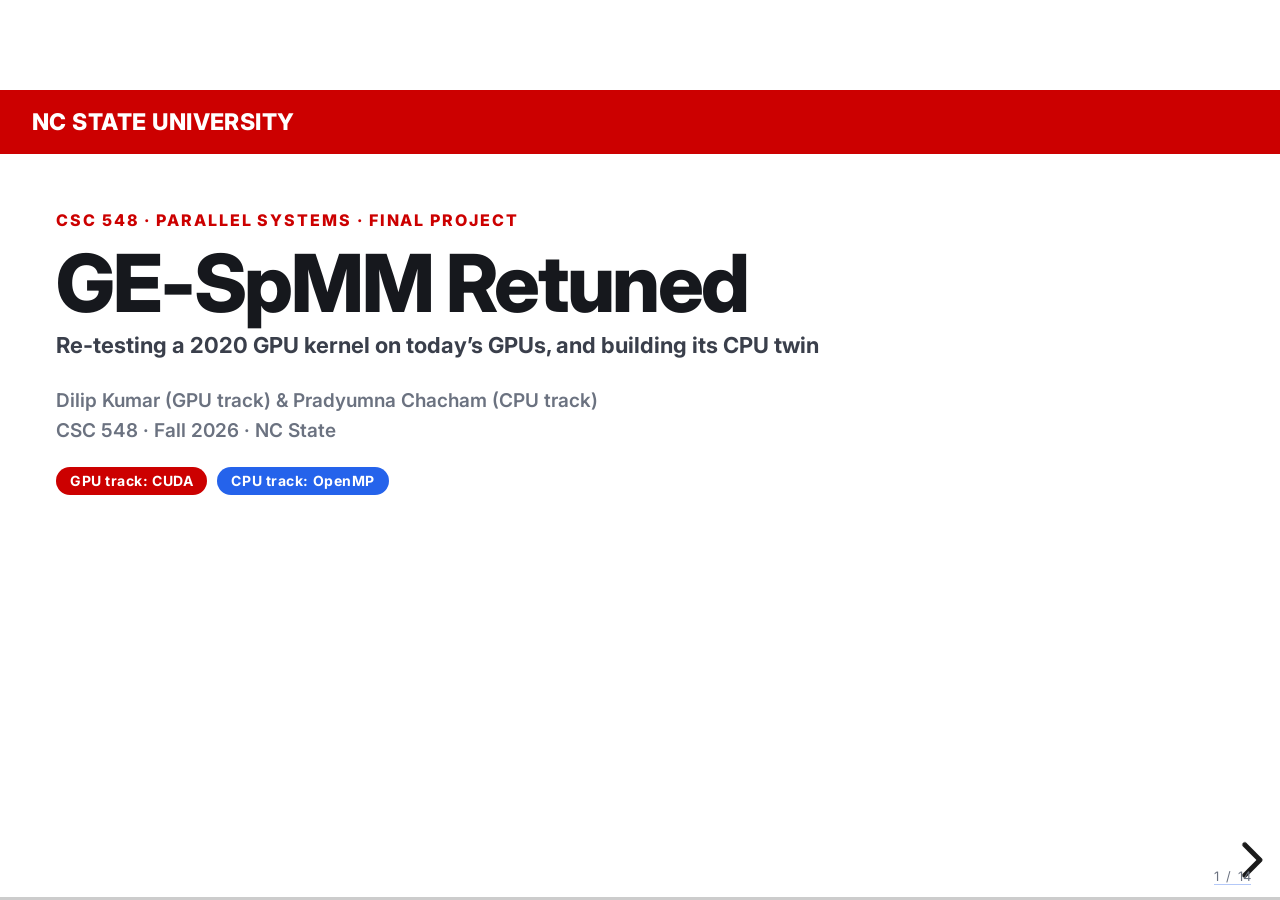
==== commit f2315cb7: "Deck v6: 13-slide 4-minute talk per revision brief; keep v5 deck under v5/" ====
--- a/index.html
+++ b/index.html
@@ -24,16 +24,41 @@
 <section class="title-slide" data-plan="1">
   <p class="eyebrow">CSC 548 · Parallel Systems · Final Project</p>
   <h1 class="ctitle">GE-SpMM Retuned</h1>
-  <p class="ctitle2">Re-testing a 2020 GPU kernel on a 2025 GPU, and building its CPU twin</p>
+  <p class="ctitle2">Re-testing a 2020 GPU kernel on today’s GPUs, and building its CPU twin</p>
   <p class="cmeta">Dilip Kumar (GPU track) &amp; Pradyumna Chacham (CPU track)<br>CSC 548 · Fall 2026 · NC State</p>
   <div class="pills"><span class="pill">GPU track: CUDA</span><span class="pill blue">CPU track: OpenMP</span></div>
-  <aside class="notes">[0:00–0:06] We re-tested a 2020 GPU kernel on a 2025 GPU and built its CPU twin.</aside>
+  <aside class="notes">[0:00–0:08] We re-tested a 2020 GPU kernel on today's GPUs, and built its CPU twin. Dilip Kumar covers the GPU track, Pradyumna Chacham the CPU track.</aside>
 </section>
 
 <section data-plan="2">
-  <span class="ptag">THE PROBLEM</span>
-  <h2 class="title long">SpMM in one picture: every node adds up its neighbours’ feature vectors</h2>
-<div style="margin-top:6px"><svg class="d" style="width:1168px;height:auto;" viewBox="0 0 960 290" role="img" aria-label="Row i of sparse A has nonzeros in columns j, m and n. Those pick rows j, m and n of dense B, which are scaled and summed into row i of C. In graph terms, node i sums the feature vectors of neighbours j, m and n.">
+  <span class="ptag">PROBLEM</span>
+  <h2 class="title long">SpMM is a core step of graph learning, and it leaves the hardware mostly idle</h2>
+<div class="g2" style="gap:22px;margin-top:6px;align-items:stretch">
+<div class="card" style="padding:22px 26px;gap:18px;min-height:500px"><span class="lbl" style="font-size:15px">The problem</span>
+<span class="ct" style="font-size:30px">C = A · B: multiply a sparse matrix by a dense one</span>
+<span class="cx" style="font-size:22px"><b>Sparse</b> A is mostly zeros (a graph); <b>dense</b> B stores every entry (N feature values per node). This is SpMM.</span>
+<div class="g2" style="gap:12px;margin-top:4px">
+<div class="stat tight"><span class="num" style="font-size:52px">30–40%</span><span class="sl" style="font-size:19px">of GCN training time</span><span class="ss" style="font-size:15px">per the paper and our proposal</span></div>
+<div class="stat blue tight"><span class="num" style="font-size:52px">&lt; 3%</span><span class="sl" style="font-size:19px">of GPU arithmetic used</span><span class="ss" style="font-size:15px">memory-bound: waits on data, not math</span></div>
+</div>
+<span class="cx" style="font-size:19px">So faster memory access means faster training. The CPU is memory-bound too: STREAM 125 GB/s (our own STREAM run), under 10% of FMA peak.</span>
+</div>
+<div class="card" style="padding:22px 26px;gap:18px;border-left-color:var(--red);min-height:500px"><span class="lbl" style="color:var(--red);font-size:15px">Objectives</span>
+<div class="takes" style="gap:22px;margin-top:10px">
+<div class="take"><span class="n">1</span><span class="tx" style="font-size:25px"><b>Reproduce</b> GE-SpMM, the 2020 GPU paper.</span></div>
+<div class="take"><span class="n">2</span><span class="tx" style="font-size:25px"><b>Find out what newer GPUs change</b>, up to Blackwell (2025).</span></div>
+<div class="take"><span class="n">3</span><span class="tx" style="font-size:25px"><b>Tune it and add optimizations</b> to go faster, on GPU and CPU.</span></div>
+</div></div>
+</div>
+  <p class="sfoot">Full details: final report (posted with the code)</p>
+  <aside class="notes">[0:08–0:25] SpMM multiplies a sparse matrix by a dense one. It is 30 to 40 percent of graph network training time, per the paper and our proposal, and it is memory-bound: under 3 percent of GPU arithmetic gets used. Our goals: reproduce the paper, find what newer GPUs change, and tune it, on GPU and CPU.</aside>
+</section>
+
+<section data-plan="3">
+  <span class="ptag">PROBLEM</span>
+  <h2 class="title long">SpMM is N SpMVs that share the same sparse matrix</h2>
+<div class="row" style="gap:24px;margin-top:2px">
+<div style="flex:0 0 640px"><svg class="d" style="width:620px;height:auto;overflow:hidden" viewBox="0 0 640 290" role="img" aria-label="Row i of sparse A has nonzeros in columns j, m and n. Those pick rows j, m and n of dense B, which are scaled and summed into row i of C. In graph terms, node i sums the feature vectors of neighbours j, m and n.">
         <text x="20" y="24" class="t">A · row i (sparse)</text>
         <text x="250" y="24" class="t">B · K × N (dense)</text>
         <text x="460" y="24" class="t">C · row i</text>
@@ -84,77 +109,95 @@
           <circle cx="880" cy="128" r="18" class="cl"/><text x="880" y="132" text-anchor="middle">i</text>
           <text x="700" y="262" class="m">each arrow carries a length-N vector</text>
         </g>
-      </svg></div><p class="lead mt" style="margin-bottom:2px !important"><b>Sparse</b> matrix A (the graph: mostly zeros, stored as <b>CSR</b>, rows back to back, zeros skipped) × <b>dense</b> matrix B (one feature row per node, <b>N</b> wide).</p><p class="lead" style="margin:0 !important">This is the main step of a graph neural network layer.</p>
-  <p class="sfoot">Full details: report + explainer (posted with the final report)</p>
-  <aside class="notes">[0:06–0:17] A is the graph, mostly zeros. B is dense, N features per node. Each node sums its neighbours' feature rows: the core of a graph neural network layer.</aside>
-</section>
-
-<section data-plan="3">
-  <span class="ptag">THE PROBLEM</span>
-  <h2 class="title long">SpMM is limited by memory, not math: both chips mostly wait</h2>
-<div class="caveat ">The CPU ceilings come from our own STREAM-style bandwidth run, not a spec sheet.</div><div class="row" style="gap:26px"><div style="flex:0 0 700px"><svg class="d" viewBox="0 0 700 400" style="width:700px;height:400px;" role="img" aria-label="Schematic roofline with two roofs: GPU at 448 GB/s and about 24 TFLOP/s with ridge near 54, CPU at 125 GB/s measured and 3.62 TFLOP/s with ridge near 29. The SpMM band sits at 0.5 to 2 flop per byte, far left of both ridges."><line x1="70" y1="350.0" x2="680" y2="350.0" stroke="#e3e6ec" stroke-width="1"/><text x="62" y="355.0" text-anchor="end" class="m" style="font-size:13px;">10</text><line x1="70" y1="272.5" x2="680" y2="272.5" stroke="#e3e6ec" stroke-width="1"/><text x="62" y="277.5" text-anchor="end" class="m" style="font-size:13px;">100</text><line x1="70" y1="195.0" x2="680" y2="195.0" stroke="#e3e6ec" stroke-width="1"/><text x="62" y="200.0" text-anchor="end" class="m" style="font-size:13px;">1k</text><line x1="70" y1="117.5" x2="680" y2="117.5" stroke="#e3e6ec" stroke-width="1"/><text x="62" y="122.5" text-anchor="end" class="m" style="font-size:13px;">10k</text><line x1="70" y1="40.0" x2="680" y2="40.0" stroke="#e3e6ec" stroke-width="1"/><text x="62" y="45.0" text-anchor="end" class="m" style="font-size:13px;">100k</text><line x1="70.0" y1="40" x2="70.0" y2="350" stroke="#e3e6ec" stroke-width="1"/><text x="70.0" y="370" text-anchor="middle" class="m" style="font-size:13px;">0.1</text><line x1="222.5" y1="40" x2="222.5" y2="350" stroke="#e3e6ec" stroke-width="1"/><text x="222.5" y="370" text-anchor="middle" class="m" style="font-size:13px;">1</text><line x1="375.0" y1="40" x2="375.0" y2="350" stroke="#e3e6ec" stroke-width="1"/><text x="375.0" y="370" text-anchor="middle" class="m" style="font-size:13px;">10</text><line x1="527.5" y1="40" x2="527.5" y2="350" stroke="#e3e6ec" stroke-width="1"/><text x="527.5" y="370" text-anchor="middle" class="m" style="font-size:13px;">100</text><line x1="680.0" y1="40" x2="680.0" y2="350" stroke="#e3e6ec" stroke-width="1"/><text x="680.0" y="370" text-anchor="middle" class="m" style="font-size:13px;">1000</text><rect x="176.6" y="40" width="91.8" height="310" style="fill:#fde2e2;opacity:.85"/><text x="222.5" y="28" text-anchor="middle" class="w" style="font-size:15px;fill:#CC0000;font-weight:700;">SpMM: about 0.5–2 flop/byte</text><polyline points="70.0,299.5 486.2,88.0 680.0,88.0" fill="none" stroke="#2563eb" stroke-width="3.5"/><polyline points="70.0,342.5 445.4,151.7 680.0,151.7" fill="none" stroke="#b45309" stroke-width="3.5"/><line x1="486.16231722630295" y1="88.03362876735048" x2="486.16231722630295" y2="350" stroke="#2563eb" stroke-width="1.2" stroke-dasharray="5 4"/><line x1="445.4242800225792" y1="151.70008578367964" x2="445.4242800225792" y2="350" stroke="#b45309" stroke-width="1.2" stroke-dasharray="5 4"/><text x="490.16231722630295" y="344" text-anchor="start" style="font-size:13px;fill:#2563eb;font-weight:700;">54</text><text x="441.4242800225792" y="344" text-anchor="end" style="font-size:13px;fill:#b45309;font-weight:700;">29</text><text x="680" y="60.03362876735048" text-anchor="end" style="font-size:16px;fill:#2563eb;font-weight:700;">GPU: 448 GB/s, about 24 TFLOP/s</text><text x="680" y="79.03362876735048" text-anchor="end" style="font-size:14px;fill:#2563eb;">ridge about 54 flop/byte</text><text x="680" y="173.70008578367964" text-anchor="end" style="font-size:16px;fill:#b45309;font-weight:700;">CPU: 125 GB/s measured</text><text x="680" y="192.70008578367964" text-anchor="end" style="font-size:14px;fill:#b45309;">3.62 TFLOP/s, ridge about 29</text><text x="680" y="125" text-anchor="end" class="m" style="font-size:13.5px;">math sets the speed</text><text x="80" y="135" class="m" style="font-size:13.5px;">memory sets the speed</text><text x="375.0" y="392" text-anchor="middle" style="font-size:14.5px;fill:#16181d;font-weight:600;">arithmetic intensity (flop per byte: math per byte moved), schematic</text><text transform="rotate(-90 16 195)" x="16" y="195" text-anchor="middle" style="font-size:14.5px;font-weight:600">speed, GFLOP/s (log scale)</text></svg></div><div class="stack" style="flex:1;gap:12px"><div class="stat"><span class="num">&lt; 3%</span><span class="sl">of the GPU’s arithmetic is used</span></div><div class="stat blue" style="border-top-color:#b45309"><span class="num" style="color:#b45309">&lt; 10%</span><span class="sl">of the CPU’s arithmetic is used</span></div><p style="font-size:17px;line-height:1.38;color:var(--ink-soft)">Each multiply-add needs a fresh number from memory: the chip could do about 50× more math than memory can feed.</p><p style="font-size:15px;line-height:1.36;color:var(--ink-soft)">SpMM’s intensity is at most about 1.2 flop/byte (median), 0.5 worst case.</p><p style="font-size:15px;line-height:1.36;color:var(--muted)"><b style="color:var(--ink)">Roofline</b> = the speed limit set by memory and math together.</p><div class="callout tk" style="margin-top:2px;font-size:18px;padding:9px 14px"><em>So every speedup here is about moving fewer bytes, or keeping every worker busy.</em></div></div></div>
-  <p class="sfoot">Full details: report + explainer (posted with the final report)</p>
-  <aside class="notes">[0:17–0:30] The CPU ceilings are our own measurement. Both chips wait on memory: the GPU uses under 3% of its math, the CPU under 10%. Speedups mean fewer bytes or busier workers.</aside>
+      </svg>
+<div style="margin-top:8px"><svg class="d" style="width:560px;height:auto" viewBox="0 0 640 240" role="img" aria-label="A 4 by 4 matrix with 7 nonzeros stored as rowPtr 0 2 3 6 7, colInd 1 2 0 1 2 3 2, and val a to g. Row 2 is rowPtr entries 3 to 6, which point at colInd positions 3, 4 and 5.">
+        <text x="58" y="34" text-anchor="middle" class="m">0</text><text x="94" y="34" text-anchor="middle" class="m">1</text>
+        <text x="130" y="34" text-anchor="middle" class="m">2</text><text x="166" y="34" text-anchor="middle" class="m">3</text>
+        <text x="30" y="62" text-anchor="end" class="m">0</text><text x="30" y="98" text-anchor="end" class="m">1</text>
+        <text x="30" y="134" text-anchor="end" class="m">2</text><text x="30" y="170" text-anchor="end" class="m">3</text>
+        <g>
+          <rect x="40" y="40" width="36" height="36" class="c"/><rect x="76" y="40" width="36" height="36" class="c"/><rect x="112" y="40" width="36" height="36" class="c"/><rect x="148" y="40" width="36" height="36" class="c"/>
+          <rect x="40" y="76" width="36" height="36" class="c"/><rect x="76" y="76" width="36" height="36" class="c"/><rect x="112" y="76" width="36" height="36" class="c"/><rect x="148" y="76" width="36" height="36" class="c"/>
+          <rect x="40" y="112" width="36" height="36" class="c"/><rect x="76" y="112" width="36" height="36" class="co"/><rect x="112" y="112" width="36" height="36" class="co"/><rect x="148" y="112" width="36" height="36" class="co"/>
+          <rect x="40" y="148" width="36" height="36" class="c"/><rect x="76" y="148" width="36" height="36" class="c"/><rect x="112" y="148" width="36" height="36" class="c"/><rect x="148" y="148" width="36" height="36" class="c"/>
+          <text x="94" y="62" text-anchor="middle">a</text><text x="130" y="62" text-anchor="middle">b</text>
+          <text x="58" y="98" text-anchor="middle">c</text>
+          <text x="94" y="134" text-anchor="middle">d</text><text x="130" y="134" text-anchor="middle">e</text><text x="166" y="134" text-anchor="middle">f</text>
+          <text x="130" y="170" text-anchor="middle">g</text>
+          <text x="112" y="208" text-anchor="middle" class="m">row 2 highlighted</text>
+        </g>
+        <text x="320" y="70" text-anchor="end" class="t">rowPtr</text>
+        <text x="320" y="140" text-anchor="end" class="t">colInd</text>
+        <text x="320" y="210" text-anchor="end" class="t">val</text>
+        <g>
+          <rect x="330" y="50" width="40" height="30" class="c"/><rect x="370" y="50" width="40" height="30" class="c"/><rect x="410" y="50" width="40" height="30" class="co"/><rect x="450" y="50" width="40" height="30" class="co"/><rect x="490" y="50" width="40" height="30" class="c"/>
+          <text x="350" y="70" text-anchor="middle">0</text><text x="390" y="70" text-anchor="middle">2</text><text x="430" y="70" text-anchor="middle">3</text><text x="470" y="70" text-anchor="middle">6</text><text x="510" y="70" text-anchor="middle">7</text>
+        </g>
+        <g>
+          <rect x="330" y="120" width="40" height="30" class="c"/><rect x="370" y="120" width="40" height="30" class="c"/><rect x="410" y="120" width="40" height="30" class="c"/><rect x="450" y="120" width="40" height="30" class="co"/><rect x="490" y="120" width="40" height="30" class="co"/><rect x="530" y="120" width="40" height="30" class="co"/><rect x="570" y="120" width="40" height="30" class="c"/>
+          <text x="350" y="140" text-anchor="middle">1</text><text x="390" y="140" text-anchor="middle">2</text><text x="430" y="140" text-anchor="middle">0</text><text x="470" y="140" text-anchor="middle">1</text><text x="510" y="140" text-anchor="middle">2</text><text x="550" y="140" text-anchor="middle">3</text><text x="590" y="140" text-anchor="middle">2</text>
+        </g>
+        <g>
+          <rect x="330" y="190" width="40" height="30" class="c"/><rect x="370" y="190" width="40" height="30" class="c"/><rect x="410" y="190" width="40" height="30" class="c"/><rect x="450" y="190" width="40" height="30" class="co"/><rect x="490" y="190" width="40" height="30" class="co"/><rect x="530" y="190" width="40" height="30" class="co"/><rect x="570" y="190" width="40" height="30" class="c"/>
+          <text x="350" y="210" text-anchor="middle">a</text><text x="390" y="210" text-anchor="middle">b</text><text x="430" y="210" text-anchor="middle">c</text><text x="470" y="210" text-anchor="middle">d</text><text x="510" y="210" text-anchor="middle">e</text><text x="550" y="210" text-anchor="middle">f</text><text x="590" y="210" text-anchor="middle">g</text>
+        </g>
+        <line x1="430" y1="81" x2="466" y2="117" class="lo" marker-end="url(#a-ours)"/>
+        <line x1="470" y1="81" x2="567" y2="117" class="lo dash" marker-end="url(#a-ours)"/>
+        <text x="540" y="98" class="m">end (exclusive)</text>
+      </svg></div>
+<p class="cap" style="width:560px">CSR example: a 4 × 4 matrix with 7 nonzeros. Row 2 is rowPtr entries 3 to 6.</p></div>
+<div style="flex:1" class="stack">
+<div class="card"><span class="lbl">CSR (Compressed Sparse Row)</span><span class="cx" style="font-size:18px">Only nonzeros are stored, in three arrays: <b>row starts</b>, <b>column numbers</b>, <b>values</b>.</span></div>
+<div class="callout" style="margin-top:0"><span class="clbl">Seen in HW1–HW4</span>The same CSR format and y = A·x kernel. SpMM is N SpMVs that share the same A.</div>
+<div class="callout blue" style="margin-top:0"><span class="clbl">Why it matters</span>One layer of a graph neural network (GNN) involves SpMM, where each node aggregates its neighbours’ feature vectors. According to the paper and our proposal, SpMM accounts for 30–40% of GCN training time.</div>
+</div></div>
+  <p class="sfoot">Full details: final report (posted with the code)</p>
+  <aside class="notes">[0:25–0:45] From the homeworks: CSR format, and y equals A times x. SpMM is N SpMVs that share the same A. In a graph neural network layer, each node aggregates its neighbours' feature vectors; that is an SpMM.</aside>
 </section>
 
 <section data-plan="4">
-  <span class="ptag">THE PROBLEM</span>
-  <h2 class="title long">Time is wasted in two ways: redundant reads and uneven rows</h2>
-<div class="g2" style="gap:22px;margin-top:4px"><div><p class="chart-h" style="margin-bottom:6px !important"><span style="color:var(--red)">(a)</span> Redundant reads</p><div class="fig" style="padding:8px"><svg class="d" style="width:560px;height:auto;overflow:hidden;" viewBox="0 0 470 250" role="img" aria-label="Left: eight of the 32 lanes all point at the same colInd element, one useful value per request. Right: each lane points at its own consecutive element of B's row, one 128-byte request serves the whole warp.">
-          <text x="20" y="22" class="t">Sparse row · every lane asks for the same element</text>
-          <g>
-            <rect x="20" y="40" width="40" height="28" class="cl"/><rect x="68" y="40" width="40" height="28" class="cl"/><rect x="116" y="40" width="40" height="28" class="cl"/><rect x="164" y="40" width="40" height="28" class="cl"/>
-            <rect x="212" y="40" width="40" height="28" class="cl"/><rect x="260" y="40" width="40" height="28" class="cl"/><rect x="308" y="40" width="40" height="28" class="cl"/><rect x="356" y="40" width="40" height="28" class="cl"/>
-            <text x="40" y="58" text-anchor="middle">L0</text><text x="88" y="58" text-anchor="middle">L1</text><text x="136" y="58" text-anchor="middle">L2</text><text x="184" y="58" text-anchor="middle">L3</text>
-            <text x="232" y="58" text-anchor="middle">L4</text><text x="280" y="58" text-anchor="middle">L5</text><text x="328" y="58" text-anchor="middle">L6</text><text x="376" y="58" text-anchor="middle">L7</text>
-            <text x="404" y="58" class="m">… L31</text>
-          </g>
-          <g>
-            <rect x="20" y="150" width="40" height="30" class="cw"/><rect x="68" y="150" width="40" height="30" class="c"/><rect x="116" y="150" width="40" height="30" class="c"/><rect x="164" y="150" width="40" height="30" class="c"/>
-            <rect x="212" y="150" width="40" height="30" class="c"/><rect x="260" y="150" width="40" height="30" class="c"/><rect x="308" y="150" width="40" height="30" class="c"/><rect x="356" y="150" width="40" height="30" class="c"/>
-            <text x="40" y="170" text-anchor="middle">p</text><text x="88" y="170" text-anchor="middle" class="m">p+1</text><text x="136" y="170" text-anchor="middle" class="m">p+2</text>
-            <text x="20" y="200" class="m">colInd / val of row i (global memory)</text>
-          </g>
-          <g>
-            <line x1="40" y1="68" x2="40" y2="146" class="lw" marker-end="url(#a-waste)"/>
-            <line x1="88" y1="68" x2="46" y2="146" class="lw" marker-end="url(#a-waste)"/>
-            <line x1="136" y1="68" x2="49" y2="146" class="lw" marker-end="url(#a-waste)"/>
-            <line x1="184" y1="68" x2="51" y2="146" class="lw" marker-end="url(#a-waste)"/>
-            <line x1="232" y1="68" x2="53" y2="146" class="lw" marker-end="url(#a-waste)"/>
-            <line x1="280" y1="68" x2="54" y2="146" class="lw" marker-end="url(#a-waste)"/>
-            <line x1="328" y1="68" x2="55" y2="146" class="lw" marker-end="url(#a-waste)"/>
-            <line x1="376" y1="68" x2="56" y2="146" class="lw" marker-end="url(#a-waste)"/>
-          </g>
-          <text x="20" y="232" class="w">32 lanes, 1 useful value per request</text>
-
-          <text x="500" y="22" class="t">Dense row · lane j reads B[k, j]</text>
-          <g>
-            <rect x="500" y="40" width="40" height="28" class="cl"/><rect x="548" y="40" width="40" height="28" class="cl"/><rect x="596" y="40" width="40" height="28" class="cl"/><rect x="644" y="40" width="40" height="28" class="cl"/>
-            <rect x="692" y="40" width="40" height="28" class="cl"/><rect x="740" y="40" width="40" height="28" class="cl"/><rect x="788" y="40" width="40" height="28" class="cl"/><rect x="836" y="40" width="40" height="28" class="cl"/>
-            <text x="520" y="58" text-anchor="middle">L0</text><text x="568" y="58" text-anchor="middle">L1</text><text x="616" y="58" text-anchor="middle">L2</text><text x="664" y="58" text-anchor="middle">L3</text>
-            <text x="712" y="58" text-anchor="middle">L4</text><text x="760" y="58" text-anchor="middle">L5</text><text x="808" y="58" text-anchor="middle">L6</text><text x="856" y="58" text-anchor="middle">L7</text>
-          </g>
-          <g>
-            <rect x="500" y="150" width="40" height="30" class="co"/><rect x="548" y="150" width="40" height="30" class="co"/><rect x="596" y="150" width="40" height="30" class="co"/><rect x="644" y="150" width="40" height="30" class="co"/>
-            <rect x="692" y="150" width="40" height="30" class="co"/><rect x="740" y="150" width="40" height="30" class="co"/><rect x="788" y="150" width="40" height="30" class="co"/><rect x="836" y="150" width="40" height="30" class="co"/>
-            <text x="500" y="200" class="m">B[k, j … j+31] (global memory, contiguous)</text>
-          </g>
-          <g>
-            <line x1="520" y1="68" x2="520" y2="146" class="lo" marker-end="url(#a-ours)"/><line x1="568" y1="68" x2="568" y2="146" class="lo" marker-end="url(#a-ours)"/>
-            <line x1="616" y1="68" x2="616" y2="146" class="lo" marker-end="url(#a-ours)"/><line x1="664" y1="68" x2="664" y2="146" class="lo" marker-end="url(#a-ours)"/>
-            <line x1="712" y1="68" x2="712" y2="146" class="lo" marker-end="url(#a-ours)"/><line x1="760" y1="68" x2="760" y2="146" class="lo" marker-end="url(#a-ours)"/>
-            <line x1="808" y1="68" x2="808" y2="146" class="lo" marker-end="url(#a-ours)"/><line x1="856" y1="68" x2="856" y2="146" class="lo" marker-end="url(#a-ours)"/>
-          </g>
-          <text x="500" y="232" class="o">32 lanes, 32 neighbouring floats, one 128-byte request</text>
-        </svg></div><p class="cap">A <b>warp</b> = 32 GPU threads that move together. All 32 fetch the same sparse value: 1 useful value per request.</p></div><div><p class="chart-h" style="margin-bottom:6px !important"><span style="color:var(--red)">(b)</span> Uneven rows</p><div class="fig" style="padding:8px"><svg class="d" viewBox="0 0 570 250" style="width:570px;height:250px;" role="img" aria-label="Four workers on a timeline. Worker 0 is busy with one very long row for the whole time, while workers 1 to 3 finish their short rows quickly and sit idle."><text x="0" y="18" class="m" style="font-size:14px;">Time → (the slowest worker sets the finish)</text><text x="0" y="60" text-anchor="start" style="font-size:15px;fill:#16181d;font-weight:600;">worker 0</text><rect x="92" y="38" width="440" height="32" rx="4" style="fill:#CC0000;"/><text x="312.0" y="60" text-anchor="middle" style="font-size:15px;fill:#fff;font-weight:700;">one very long row</text><text x="0" y="104" text-anchor="start" style="font-size:15px;fill:#16181d;font-weight:600;">worker 1</text><rect x="92" y="82" width="70" height="32" rx="4" style="fill:#2563eb;"/><text x="127" y="104" text-anchor="middle" style="font-size:12.5px;fill:#fff;font-weight:700;">short rows</text><rect x="166" y="82" width="366" height="32" rx="4" style="fill:#eef1f4;stroke:#9aa3b2;stroke-width:1.2;" stroke-dasharray="4 3"/><text x="349.0" y="104" text-anchor="middle" class="m" style="font-size:14px;">idle, waiting</text><text x="0" y="148" text-anchor="start" style="font-size:15px;fill:#16181d;font-weight:600;">worker 2</text><rect x="92" y="126" width="70" height="32" rx="4" style="fill:#2563eb;"/><text x="127" y="148" text-anchor="middle" style="font-size:12.5px;fill:#fff;font-weight:700;">short rows</text><rect x="166" y="126" width="366" height="32" rx="4" style="fill:#eef1f4;stroke:#9aa3b2;stroke-width:1.2;" stroke-dasharray="4 3"/><text x="349.0" y="148" text-anchor="middle" class="m" style="font-size:14px;">idle, waiting</text><text x="0" y="192" text-anchor="start" style="font-size:15px;fill:#16181d;font-weight:600;">worker 3</text><rect x="92" y="170" width="70" height="32" rx="4" style="fill:#2563eb;"/><text x="127" y="192" text-anchor="middle" style="font-size:12.5px;fill:#fff;font-weight:700;">short rows</text><rect x="166" y="170" width="366" height="32" rx="4" style="fill:#eef1f4;stroke:#9aa3b2;stroke-width:1.2;" stroke-dasharray="4 3"/><text x="349.0" y="192" text-anchor="middle" class="m" style="font-size:14px;">idle, waiting</text><line x1="532" y1="30" x2="532" y2="218" stroke="#CC0000" stroke-width="2" stroke-dasharray="5 4"/><text x="532" y="236" text-anchor="end" class="w" style="font-size:14px;">everyone waits for this</text></svg></div><p class="cap">Rows differ a lot in length, so one worker gets stuck on a long row while the others idle.</p></div></div><div class="mt2"><div class="hwtag"><span class="hwpill">SEEN IN HW1 / HW2</span><span class="hwtxt">uneven row blocks set the finish time (row-block imbalance 2.89 on dictionary28).</span></div></div>
-  <p class="sfoot">Full details: report + explainer (posted with the final report)</p>
-  <aside class="notes">[0:30–0:38] Two ways time is wasted: redundant reads, and uneven rows that leave workers idle. Homeworks one and two showed the second.</aside>
+  <span class="ptag">PROBLEM</span>
+  <h2 class="title long">Wherever data is a graph, SpMM is in the inner loop</h2>
+<div class="g4" style="gap:14px;margin-top:6px">
+<div class="icard"><svg viewBox="0 0 56 56" width="76" height="76" fill="none" stroke="#2563eb" stroke-width="2.4" stroke-linecap="round" aria-hidden="true"><circle cx="28" cy="12" r="6"/><circle cx="10" cy="42" r="6"/><circle cx="46" cy="42" r="6"/><circle cx="28" cy="32" r="5" fill="#CC0000" stroke="#CC0000"/><path d="M28 18v9M14 38l10-4M42 38l-10-4"/></svg><span class="ct" style="font-size:23px">Graph neural networks</span><span class="cx" style="font-size:19px">GCN, GraphSAGE: every node aggregates its neighbours’ features.</span></div>
+<div class="icard"><svg viewBox="0 0 56 56" width="76" height="76" fill="none" stroke="#2563eb" stroke-width="2.4" stroke-linecap="round" aria-hidden="true"><circle cx="10" cy="14" r="5"/><circle cx="10" cy="42" r="5"/><rect x="38" y="9" width="10" height="10" rx="2"/><rect x="38" y="23" width="10" height="10" rx="2"/><rect x="38" y="37" width="10" height="10" rx="2"/><path d="M15 14l23 -0M15 14l23 14M15 42l23-14M15 42l23 0"/></svg><span class="ct" style="font-size:23px">Recommendation</span><span class="cx" style="font-size:19px">User–item graphs: score items from the users and items they connect to.</span></div>
+<div class="icard"><svg viewBox="0 0 56 56" width="76" height="76" fill="none" stroke="#2563eb" stroke-width="2.4" stroke-linecap="round" aria-hidden="true"><rect x="8" y="8" width="40" height="40" rx="3"/><path d="M8 21h40M8 34h40M21 8v40M34 8v40"/><rect x="9" y="9" width="11" height="11" fill="#2563eb" stroke="none"/><rect x="22" y="22" width="11" height="11" fill="#2563eb" stroke="none"/><rect x="35" y="35" width="11" height="11" fill="#2563eb" stroke="none"/></svg><span class="ct" style="font-size:23px">Scientific computing</span><span class="cx" style="font-size:19px">Sparse solvers that handle many right-hand sides at once.</span></div>
+<div class="icard"><svg viewBox="0 0 56 56" width="76" height="76" fill="none" stroke="#2563eb" stroke-width="2.4" stroke-linecap="round" aria-hidden="true"><circle cx="10" cy="14" r="4"/><circle cx="10" cy="28" r="4"/><circle cx="10" cy="42" r="4"/><circle cx="28" cy="14" r="4"/><circle cx="28" cy="28" r="4"/><circle cx="28" cy="42" r="4"/><circle cx="46" cy="28" r="4"/><path d="M14 14l10 0M14 28l10 -14M14 42l10 0M14 28l10 14M32 14l10 14M32 28l10 0M32 42l10 -14"/></svg><span class="ct" style="font-size:23px">Pruned neural networks</span><span class="cx" style="font-size:19px">Sparse weights × dense activations.</span></div>
+</div>
+<div class="card" style="margin-top:34px;padding:20px 24px;gap:14px;border-left-color:var(--red)"><span class="lbl" style="color:var(--red)">Impact · illustration, not a measurement</span>
+<div class="row" style="gap:36px;align-items:center">
+<div style="flex:0 0 590px">
+<div style="display:flex;align-items:center;gap:10px;margin-bottom:12px"><span style="width:70px;font-size:14px;color:var(--muted);font-weight:700">Before</span><div style="display:flex;width:420px;height:36px;font-size:14px;font-weight:700;color:#fff"><div style="width:147px;background:var(--red);padding:5px 8px;box-sizing:border-box">SpMM 35%</div><div style="width:273px;background:#9aa3b2;padding:5px 8px;box-sizing:border-box">everything else 65%</div></div></div>
+<div style="display:flex;align-items:center;gap:10px"><span style="width:70px;font-size:14px;color:var(--muted);font-weight:700;white-space:nowrap">SpMM 2×</span><div style="display:flex;width:346px;height:36px;font-size:14px;font-weight:700;color:#fff"><div style="width:73px;background:var(--red)"></div><div style="width:273px;background:#9aa3b2;padding:5px 8px;box-sizing:border-box">everything else</div></div><span style="font-size:19px;font-weight:800;color:var(--red-d);white-space:nowrap;margin-left:6px">≈ 1.2× faster</span></div>
+</div>
+<div style="font-size:20px;line-height:1.4;flex:1">If SpMM is 35% of a training step, a 2× faster SpMM makes the whole step about 1.2× faster, and SpMM’s share, and the gain, grows as the other parts get faster. Within the same time and energy budget: <b>bigger graphs and wider features</b>.</div>
+</div></div>
+  <p class="sfoot">Full details: final report (posted with the code)</p>
+  <aside class="notes">[0:45–1:00] The same kernel appears in recommendation, sparse solvers, and pruned networks. As an illustration: if SpMM is 35 percent of a training step, doubling its speed makes the step about 1.2 times faster.</aside>
 </section>
 
 <section data-plan="5">
-  <span class="ptag">THE PAPER AND OUR PROJECT</span>
-  <h2 class="title long">GE-SpMM (SC ’20), the paper we re-tested: two tricks, one claim</h2>
-<div class="row" style="gap:22px;align-items:flex-start"><div style="flex:0 0 820px"><div class="fig" style="padding:6px 8px"><svg class="d" style="width:820px;height:auto;" viewBox="0 0 960 262" role="img" aria-label="Phase 1: each lane loads a different colInd element straight down, then stores it into a 32-slot shared-memory tile. Phase 2: all lanes read tile slot kk together from shared memory, then each lane reads its own element of B's row.">
+  <span class="ptag">PAPER</span>
+  <h2 class="title long">GE-SpMM (SC ’20): fast SpMM on the CSR format GNN libraries already use</h2>
+<div class="callout" style="margin-top:6px;font-size:22px;padding:14px 20px"><span class="clbl" style="font-size:14px">Aim</span>A kernel that works on <b>CSR</b>, the format GNN libraries already use (no format conversion), and is faster than NVIDIA’s cuSPARSE library. Huang et al., Supercomputing 2020.</div>
+<div class="g2" style="gap:20px;margin-top:20px;align-items:stretch">
+<div class="stat" style="padding:22px 24px;gap:12px;justify-content:center"><span class="num" style="font-size:78px">1.37–1.43×</span><span class="sl" style="font-size:24px">faster than cuSPARSE csrmm2 (the older routine)</span><span class="ss" style="font-size:18px">GTX 1080 Ti (Pascal) and RTX 2080 (Turing). Fixed for every matrix: CF = 2, 8 rows per block.</span></div>
+<div class="stack" style="gap:14px">
+<div class="card" style="padding:16px 18px"><span class="lbl" style="font-size:14px">Trick 1 · CRC (Coalesced Row Caching)</span><span class="cx" style="font-size:21px">A warp loads a chunk of the sparse row once, in one coalesced read, and all its threads share it.</span></div>
+<div class="card" style="padding:16px 18px"><span class="lbl" style="font-size:14px">Trick 2 · CWM (Coarse-grained Warp Merging)</span><span class="cx" style="font-size:21px">One warp computes several column groups, so each loaded nonzero is used several times.</span></div>
+</div></div>
+<p class="lead mt2" style="margin-bottom:0 !important;margin-top:24px !important;font-size:21px">A <b>warp</b> is 32 GPU threads that run the same instruction together. <b>cuSPARSE</b> is NVIDIA’s sparse-matrix library.</p>
+  <p class="sfoot">Full details: final report (posted with the code)</p>
+  <aside class="notes">[1:00–1:15] GE-SpMM, Huang and colleagues, Supercomputing 2020, works on CSR directly. On a GTX 1080 Ti and an RTX 2080 it beat cuSPARSE's older csrmm2 routine by 1.37 to 1.43 times, using two tricks.</aside>
+</section>
+
+<section data-plan="6">
+  <span class="ptag">PAPER</span>
+  <h2 class="title long">CRC: read the sparse row once, share it through shared memory</h2>
+<div class="g2" style="gap:16px;margin-top:2px">
+<div class="card" style="border-left-color:var(--red)"><span class="lbl" style="color:var(--red)">The problem</span><span class="cx" style="font-size:19.5px">One warp (32 threads) handles a row. Every thread needs every nonzero’s column index and value; reading them thread by thread is 32 small, scattered reads.</span></div>
+<div class="card"><span class="lbl">How and why it helps</span><span class="cx" style="font-size:19.5px">One coalesced read of 32 nonzeros into <b>shared memory</b> (fast on-chip memory), then all threads reuse them: fewer memory transactions, same math.</span></div></div>
+<div class="mt2"><svg class="d" style="width:1168px;height:auto" viewBox="0 0 960 262" role="img" aria-label="Phase 1: each lane loads a different colInd element straight down, then stores it into a 32-slot shared-memory tile. Phase 2: all lanes read tile slot kk together from shared memory, then each lane reads its own element of B's row.">
           <text x="20" y="22" class="t">Phase 1 · each lane loads a different nonzero</text>
           <g>
             <rect x="20" y="40" width="40" height="28" class="cl"/><rect x="68" y="40" width="40" height="28" class="cl"/><rect x="116" y="40" width="40" height="28" class="cl"/><rect x="164" y="40" width="40" height="28" class="cl"/>
@@ -216,8 +259,20 @@
           <text x="904" y="60" class="m">tile</text>
           <text x="904" y="138" class="m">lanes</text>
           <text x="904" y="230" class="m">B[k,:]</text>
-        </svg></div><div class="fig" style="padding:6px 8px;margin-top:10px"><svg class="d" style="width:820px;height:auto;" viewBox="0 0 960 250" role="img" aria-label="With CF equal to 1, two warps each load row i's nonzeros, so the sparse row is loaded twice. With CF equal to 2, one warp loads it once and each lane accumulates two output columns.">
-          <text x="20" y="22" class="t">Without the trick: two warps, sparse row loaded twice</text>
+        </svg></div>
+<div class="mt"><div class="hwtag"><span class="hwpill">SEEN IN THE MIDTERM</span><span class="hwtxt">This is tiling: copy reused data into fast memory.</span></div></div>
+  <p class="sfoot">Full details: final report (posted with the code)</p>
+  <aside class="notes">[1:15–1:30] CRC: a warp loads a chunk of the sparse row once, in one coalesced read, and all its threads share it. That is tiling, from the midterm.</aside>
+</section>
+
+<section data-plan="7">
+  <span class="ptag">PAPER</span>
+  <h2 class="title long">CWM: one warp does more columns, so each nonzero is reused</h2>
+<div class="g2" style="gap:16px;margin-top:2px">
+<div class="card" style="border-left-color:var(--red)"><span class="lbl" style="color:var(--red)">The problem</span><span class="cx" style="font-size:19.5px">With N &gt; 32 columns, each 32-column group gets its own warp, and every warp loads the same sparse row again.</span></div>
+<div class="card"><span class="lbl">How and why it helps</span><span class="cx" style="font-size:19.5px">One warp computes CF groups (CF = coarsening factor; the paper fixes CF = 2): the row is loaded once and used CF times, and more independent loads are in flight.</span></div></div>
+<div class="mt2"><svg class="d" style="width:1168px;height:auto" viewBox="0 0 960 250" role="img" aria-label="With CF equal to 1, two warps each load row i's nonzeros, so the sparse row is loaded twice. With CF equal to 2, one warp loads it once and each lane accumulates two output columns.">
+          <text x="20" y="22" class="t">CF = 1 · two warps, sparse row loaded twice</text>
           <g>
             <rect x="120" y="40" width="26" height="30" class="cp"/><rect x="146" y="40" width="26" height="30" class="cp"/><rect x="172" y="40" width="26" height="30" class="cp"/><rect x="198" y="40" width="26" height="30" class="cp"/>
             <rect x="224" y="40" width="26" height="30" class="cp"/><rect x="250" y="40" width="26" height="30" class="cp"/><rect x="276" y="40" width="26" height="30" class="cp"/><rect x="302" y="40" width="26" height="30" class="cp"/>
@@ -234,7 +289,7 @@
           <rect x="20" y="200" width="195" height="26" class="co"/><text x="117" y="218" text-anchor="middle">C[i, 0:32]</text>
           <rect x="235" y="200" width="195" height="26" class="co"/><text x="332" y="218" text-anchor="middle">C[i, 32:64]</text>
 
-          <text x="510" y="22" class="t">With the trick: one warp, each lane keeps two sums</text>
+          <text x="510" y="22" class="t">CF = 2 · one warp, each lane keeps two sums</text>
           <g>
             <rect x="610" y="40" width="26" height="30" class="cp"/><rect x="636" y="40" width="26" height="30" class="cp"/><rect x="662" y="40" width="26" height="30" class="cp"/><rect x="688" y="40" width="26" height="30" class="cp"/>
             <rect x="714" y="40" width="26" height="30" class="cp"/><rect x="740" y="40" width="26" height="30" class="cp"/><rect x="766" y="40" width="26" height="30" class="cp"/><rect x="792" y="40" width="26" height="30" class="cp"/>
@@ -248,152 +303,136 @@
           <line x1="837" y1="154" x2="837" y2="196" class="ln" marker-end="url(#a-ink)"/>
           <rect x="510" y="200" width="205" height="26" class="co"/><text x="612" y="218" text-anchor="middle">C[i, 0:32]</text>
           <rect x="735" y="200" width="205" height="26" class="co"/><text x="837" y="218" text-anchor="middle">C[i, 32:64]</text>
-        </svg></div></div><div class="stack" style="flex:1;gap:12px"><div class="card"><span class="lbl">Trick 1 · CRC</span><span class="cx">Load 32 nonzeros <b>once</b> into fast on-chip memory (<b>shared memory</b>) and share them with the warp.</span></div><div class="card"><span class="lbl">Trick 2 · CWM</span><span class="cx">Each thread computes <b>2</b> output columns, so each sparse value is reused.</span></div><div class="card" style="border-left-color:var(--red)"><span class="lbl" style="color:var(--red)">The claim</span><span class="cx">Beats NVIDIA’s library (<b>cuSPARSE</b>) on 2017–19 GPUs.</span></div></div></div>
-  <p class="sfoot">Full details: report + explainer (posted with the final report)</p>
-  <aside class="notes">[0:38–0:48] GE-SpMM, SC 2020, claimed to beat cuSPARSE. Two tricks: share 32 nonzeros through on-chip memory, and give each thread two columns so sparse values are reused.</aside>
-</section>
-
-<section data-plan="6">
-  <span class="ptag">THE PAPER AND OUR PROJECT</span>
-  <h2 class="title">Our project has two tracks that meet on the same matrices</h2>
-<div class="trk" style="margin-top:18px"><div class="col gpu"><div class="hd" style="font-size:24px;padding:12px 18px">GPU track</div><ul style="font-size:26px;line-height:1.55;padding:28px 24px 24px 40px"><li>Re-test the paper on a 2025 GPU (RTX 5060 Ti)</li><li>Find what changed</li><li>Improve it</li></ul></div><div class="col cpu"><div class="hd" style="font-size:24px;padding:12px 18px">CPU track</div><ul style="font-size:26px;line-height:1.55;padding:28px 24px 24px 40px"><li>An OpenMP version on the same node’s 16-core CPU</li><li>The baseline and the comparison</li></ul></div></div><div class="trk-join" style="height:30px"></div><div class="shared" style="font-size:26px;padding:26px 22px;text-align:center"><span class="lbl">Shared</span>The same <b>118 matrices</b>, widths N = 16 … 512, every result checked</div>
-  <p class="sfoot">Full details: report + explainer (posted with the final report)</p>
-  <aside class="notes">[0:48–0:58] Two tracks. GPU: re-test the paper on an RTX 5060 Ti, then improve it. CPU: an OpenMP version as baseline. Same 118 matrices.</aside>
-</section>
-
-<section data-plan="7">
-  <span class="ptag">GPU TRACK</span>
-  <h2 class="title long">The paper’s kernel lost on the new GPU: the compiler didn’t unroll its loop</h2>
-<div class="caveat ">Older GPUs compile it fine. This is one compiler version on one architecture, and we haven’t traced the compiler’s reason.</div><div class="row" style="gap:22px;align-items:flex-start"><div style="flex:0 0 600px"><div class="fig" style="padding:8px"><svg class="d" style="width:600px;height:auto;" viewBox="0 0 530 330" role="img" aria-label="Authors loop: each iteration issues one load and then waits before the multiply-add. Ours: eight loads issued back to back, then eight multiply-adds."><text x="0" y="16" class="t" style="font-size:15px">Memory loads over time (simplified machine code)</text><text x="0" y="46" class="w t" style="font-size:15px">Their loop, compiled for the new GPU: loads go one at a time</text><rect x="0" y="58" width="20" height="30" rx="3" class="bar-w"/><text x="10" y="78" text-anchor="middle" style="font-size:11.5px;fill:#fff;font-weight:700">LD</text><rect x="20" y="58" width="104" height="30" class="cw" style="stroke-dasharray:3 3"/><text x="72" y="78" text-anchor="middle" class="w" style="font-size:12.5px">waits for load</text><rect x="124" y="58" width="22" height="30" rx="3" class="bar-k"/><text x="135" y="78" text-anchor="middle" style="font-size:11.5px;fill:#fff;font-weight:700">FF</text><rect x="150" y="58" width="20" height="30" rx="3" class="bar-w"/><text x="160" y="78" text-anchor="middle" style="font-size:11.5px;fill:#fff;font-weight:700">LD</text><rect x="170" y="58" width="104" height="30" class="cw" style="stroke-dasharray:3 3"/><text x="222" y="78" text-anchor="middle" class="w" style="font-size:12.5px">waits for load</text><rect x="274" y="58" width="22" height="30" rx="3" class="bar-k"/><text x="285" y="78" text-anchor="middle" style="font-size:11.5px;fill:#fff;font-weight:700">FF</text><rect x="300" y="58" width="20" height="30" rx="3" class="bar-w"/><text x="310" y="78" text-anchor="middle" style="font-size:11.5px;fill:#fff;font-weight:700">LD</text><rect x="320" y="58" width="104" height="30" class="cw" style="stroke-dasharray:3 3"/><text x="372" y="78" text-anchor="middle" class="w" style="font-size:12.5px">waits for load</text><rect x="424" y="58" width="22" height="30" rx="3" class="bar-k"/><text x="435" y="78" text-anchor="middle" style="font-size:11.5px;fill:#fff;font-weight:700">FF</text><text x="452" y="78" style="font-size:20px;font-weight:700">…</text><text x="0" y="108" class="m">per nonzero: 1 LDG, then FFMA waits; every nonzero pays a full memory latency</text><text x="0" y="158" class="o t" style="font-size:15px">Our loop (unrolled): loads overlap</text><rect x="0" y="170" width="20" height="30" rx="3" class="bar-o"/><text x="10" y="190" text-anchor="middle" style="font-size:11.5px;fill:#fff;font-weight:700">LD</text><rect x="22" y="170" width="20" height="30" rx="3" class="bar-o"/><text x="32" y="190" text-anchor="middle" style="font-size:11.5px;fill:#fff;font-weight:700">LD</text><rect x="44" y="170" width="20" height="30" rx="3" class="bar-o"/><text x="54" y="190" text-anchor="middle" style="font-size:11.5px;fill:#fff;font-weight:700">LD</text><rect x="66" y="170" width="20" height="30" rx="3" class="bar-o"/><text x="76" y="190" text-anchor="middle" style="font-size:11.5px;fill:#fff;font-weight:700">LD</text><rect x="88" y="170" width="20" height="30" rx="3" class="bar-o"/><text x="98" y="190" text-anchor="middle" style="font-size:11.5px;fill:#fff;font-weight:700">LD</text><rect x="110" y="170" width="20" height="30" rx="3" class="bar-o"/><text x="120" y="190" text-anchor="middle" style="font-size:11.5px;fill:#fff;font-weight:700">LD</text><rect x="132" y="170" width="20" height="30" rx="3" class="bar-o"/><text x="142" y="190" text-anchor="middle" style="font-size:11.5px;fill:#fff;font-weight:700">LD</text><rect x="154" y="170" width="20" height="30" rx="3" class="bar-o"/><text x="164" y="190" text-anchor="middle" style="font-size:11.5px;fill:#fff;font-weight:700">LD</text><rect x="176" y="170" width="70" height="30" class="co" style="stroke-dasharray:3 3"/><text x="211" y="190" text-anchor="middle" class="o" style="font-size:12.5px">one wait</text><rect x="248" y="170" width="20" height="30" rx="3" class="bar-k"/><text x="258" y="190" text-anchor="middle" style="font-size:11.5px;fill:#fff;font-weight:700">FF</text><rect x="270" y="170" width="20" height="30" rx="3" class="bar-k"/><text x="280" y="190" text-anchor="middle" style="font-size:11.5px;fill:#fff;font-weight:700">FF</text><rect x="292" y="170" width="20" height="30" rx="3" class="bar-k"/><text x="302" y="190" text-anchor="middle" style="font-size:11.5px;fill:#fff;font-weight:700">FF</text><rect x="314" y="170" width="20" height="30" rx="3" class="bar-k"/><text x="324" y="190" text-anchor="middle" style="font-size:11.5px;fill:#fff;font-weight:700">FF</text><rect x="336" y="170" width="20" height="30" rx="3" class="bar-k"/><text x="346" y="190" text-anchor="middle" style="font-size:11.5px;fill:#fff;font-weight:700">FF</text><rect x="358" y="170" width="20" height="30" rx="3" class="bar-k"/><text x="368" y="190" text-anchor="middle" style="font-size:11.5px;fill:#fff;font-weight:700">FF</text><rect x="380" y="170" width="20" height="30" rx="3" class="bar-k"/><text x="390" y="190" text-anchor="middle" style="font-size:11.5px;fill:#fff;font-weight:700">FF</text><rect x="402" y="170" width="20" height="30" rx="3" class="bar-k"/><text x="412" y="190" text-anchor="middle" style="font-size:11.5px;fill:#fff;font-weight:700">FF</text><text x="0" y="220" class="m">loads issued back to back: their waits overlap</text><text x="0" y="258" class="m">LD = LDG, load from global memory;  FF = FFMA, fused multiply-add</text><text x="0" y="276" class="m">Simplified from the compiled machine code.</text></svg></div></div><div style="flex:1"><p class="chart-h" style="margin-bottom:6px !important">The 3 changed source lines</p><table class="code" style="font-size:14px"><tr><th></th><th>Their code</th><th>Our code</th></tr><tr><td class="n">1</td><td><pre class="cd"><span class="kw">for</span> (kk=<span class="nu">0</span>; kk&lt;<span class="nu">32</span> &amp;&amp; jj+kk&lt;hb; kk++)</pre></td><td><pre class="cd"><span class="kw">for</span> (kk=<span class="nu">0</span>; kk&lt;count; ++kk)</pre></td></tr><tr><td class="n">2</td><td><pre class="cd"><span class="kw">if</span> (blockIdx.y != gridDim.y-<span class="nu">1</span>)</pre></td><td><pre class="cd"><span class="kw">const bool</span> full = (blockIdx.y+<span class="nu">1</span>)*cols &lt;= N;</pre></td></tr><tr><td class="n">3</td><td><pre class="cd"><span class="kw">if</span> (nout&gt;<span class="nu">0</span>) acc1 += val*B[offset];</pre></td><td><pre class="cd"><span class="kw">if</span> (full || …) fma_vec(…);</pre></td></tr></table><p style="font-size:15px;color:var(--muted);margin-top:8px">Unrolling = copying the loop body so several loads go out together.</p></div></div><div class="row mt" style="gap:24px"><div class="callout" style="flex:1;margin:0;font-size:17px;padding:8px 14px">Published kernel: <b>0.94×</b> cuSPARSE. Same settings in our code: <b>1.14×</b>.</div><div class="callout blue" style="flex:1;margin:0;font-size:17px;padding:8px 14px">The 3-line fix gives <b>bit-identical</b> output.</div></div>
-  <p class="sfoot">Full details: report + explainer (posted with the final report)</p>
-  <aside class="notes">[0:58–1:16] Caveat: older GPUs compile this fine, and we haven't traced why this compiler differs. On the new GPU the published kernel is 0.94 times cuSPARSE: the loop wasn't unrolled, so loads wait. Three source lines fix it, same answers; same settings, our code: 1.14 times.</aside>
+        </svg></div>
+<div class="mt"><div class="hwtag"><span class="hwpill">SEEN IN THE MIDTERM</span><span class="hwtxt">This is register blocking: our 6×16 GEMM micro-kernel kept a block of C in registers.</span></div></div>
+  <p class="sfoot">Full details: final report (posted with the code)</p>
+  <aside class="notes">[1:30–1:45] CWM: one warp computes several column groups, so each loaded nonzero is used several times. That is register blocking. The paper fixes the coarsening factor at 2.</aside>
 </section>
 
 <section data-plan="8">
-  <span class="ptag">GPU TRACK</span>
-  <h2 class="title long">Fixed settings stop being best, so we tune the settings per graph</h2>
-<div class="caveat ">“Best setting” means we found it by trying every setting for each graph.</div><div class="row" style="gap:26px;align-items:flex-start"><div style="flex:0 0 630px"><div class="fig" style="padding:8px"><svg class="d" viewBox="0 0 630 310" style="width:630px;height:310px;" role="img" aria-label="Cumulative curve, drawn from the measured per-graph results, of the speedup of the best setting over the paper fixed setting. Every case is at or above 1, and the average gain is 1.81 times."><line x1="70" y1="250" x2="600" y2="250" stroke="#e3e6ec" stroke-width="1"/><text x="62" y="255" text-anchor="end" class="m" style="font-size:13px;">0%</text><line x1="70" y1="135.0" x2="600" y2="135.0" stroke="#e3e6ec" stroke-width="1"/><text x="62" y="140.0" text-anchor="end" class="m" style="font-size:13px;">50%</text><line x1="70" y1="20" x2="600" y2="20" stroke="#e3e6ec" stroke-width="1"/><text x="62" y="25" text-anchor="end" class="m" style="font-size:13px;">100%</text><line x1="70.0" y1="250" x2="70.0" y2="255" stroke="#16181d" stroke-width="1.2"/><text x="70.0" y="272" text-anchor="middle" class="m" style="font-size:13px;">1×</text><line x1="190.6652318093851" y1="250" x2="190.6652318093851" y2="255" stroke="#16181d" stroke-width="1.2"/><text x="190.6652318093851" y="272" text-anchor="middle" class="m" style="font-size:13px;">2×</text><line x1="350.1759918143075" y1="250" x2="350.1759918143075" y2="255" stroke="#16181d" stroke-width="1.2"/><text x="350.1759918143075" y="272" text-anchor="middle" class="m" style="font-size:13px;">5×</text><line x1="470.84122362369254" y1="250" x2="470.84122362369254" y2="255" stroke="#16181d" stroke-width="1.2"/><text x="470.84122362369254" y="272" text-anchor="middle" class="m" style="font-size:13px;">10×</text><line x1="591.5064554330776" y1="250" x2="591.5064554330776" y2="255" stroke="#16181d" stroke-width="1.2"/><text x="591.5064554330776" y="272" text-anchor="middle" class="m" style="font-size:13px;">20×</text><line x1="70" y1="250" x2="600" y2="250" stroke="#16181d" stroke-width="1.2"/><line x1="70.0" y1="20" x2="70.0" y2="250" stroke="#6b7280" stroke-width="1.5" stroke-dasharray="5 4"/><polyline points="70.1,249.7 70.1,249.3 70.1,249.0 70.2,248.7 70.8,248.4 71.1,248.0 71.3,247.7 71.5,247.4 71.6,247.1 71.6,246.7 71.6,246.4 71.6,246.1 71.9,245.8 72.0,245.4 73.2,245.1 73.3,244.8 73.4,244.5 73.4,244.1 73.6,243.8 73.7,243.5 73.8,243.1 74.0,242.8 74.0,242.5 74.1,242.2 74.4,241.8 74.5,241.5 74.6,241.2 75.2,240.9 75.3,240.5 75.6,240.2 75.7,239.9 75.7,239.6 75.7,239.2 76.3,238.9 76.4,238.6 76.5,238.3 76.5,237.9 76.9,237.6 76.9,237.3 77.0,237.0 77.2,236.6 77.4,236.3 77.4,236.0 77.5,235.6 77.9,235.3 78.0,235.0 78.1,234.7 78.2,234.3 78.3,234.0 78.3,233.7 78.3,233.4 78.7,233.0 78.8,232.7 78.8,232.4 79.2,232.1 79.3,231.7 79.5,231.4 79.5,231.1 79.5,230.8 79.7,230.4 79.7,230.1 79.9,229.8 80.0,229.4 80.1,229.1 80.2,228.8 80.2,228.5 80.2,228.1 80.3,227.8 80.4,227.5 80.5,227.2 80.6,226.8 80.8,226.5 81.0,226.2 81.0,225.9 81.2,225.5 81.2,225.2 81.5,224.9 81.5,224.6 81.8,224.2 81.9,223.9 81.9,223.6 82.1,223.2 82.2,222.9 83.2,222.6 83.4,222.3 83.6,221.9 83.7,221.6 83.7,221.3 83.8,221.0 83.9,220.6 84.0,220.3 84.3,220.0 84.4,219.7 84.4,219.3 85.0,219.0 85.2,218.7 85.3,218.4 85.6,218.0 85.7,217.7 86.5,217.4 86.7,217.0 87.0,216.7 87.1,216.4 87.2,216.1 87.4,215.7 87.5,215.4 87.6,215.1 87.8,214.8 88.0,214.4 88.1,214.1 88.1,213.8 88.2,213.5 88.5,213.1 88.6,212.8 89.2,212.5 89.4,212.2 89.4,211.8 89.7,211.5 89.8,211.2 89.9,210.9 90.1,210.5 90.3,210.2 90.4,209.9 90.6,209.5 90.8,209.2 90.9,208.9 90.9,208.6 91.0,208.2 91.1,207.9 91.1,207.6 91.3,207.3 92.0,206.9 92.1,206.6 92.4,206.3 92.4,206.0 92.9,205.6 93.0,205.3 93.0,205.0 93.1,204.7 93.3,204.3 93.4,204.0 93.5,203.7 93.5,203.3 93.9,203.0 94.1,202.7 94.2,202.4 94.3,202.0 94.4,201.7 94.8,201.4 94.9,201.1 94.9,200.7 95.1,200.4 95.2,200.1 95.3,199.8 95.4,199.4 95.5,199.1 95.5,198.8 95.7,198.5 96.2,198.1 96.2,197.8 96.2,197.5 96.3,197.1 96.5,196.8 96.7,196.5 96.8,196.2 96.9,195.8 96.9,195.5 96.9,195.2 97.1,194.9 97.3,194.5 97.4,194.2 97.6,193.9 97.6,193.6 97.9,193.2 98.0,192.9 98.1,192.6 98.5,192.3 98.6,191.9 98.7,191.6 99.0,191.3 99.1,191.0 99.1,190.6 99.1,190.3 99.2,190.0 99.4,189.6 99.5,189.3 99.6,189.0 99.7,188.7 99.7,188.3 100.4,188.0 100.5,187.7 100.6,187.4 100.6,187.0 100.7,186.7 101.1,186.4 101.1,186.1 101.3,185.7 101.6,185.4 102.0,185.1 102.0,184.8 102.1,184.4 102.1,184.1 102.2,183.8 102.3,183.4 102.6,183.1 102.6,182.8 102.8,182.5 103.2,182.1 103.3,181.8 103.4,181.5 103.6,181.2 103.7,180.8 104.0,180.5 104.0,180.2 104.0,179.9 104.1,179.5 104.3,179.2 104.4,178.9 104.9,178.6 105.1,178.2 105.2,177.9 106.2,177.6 106.2,177.2 106.4,176.9 106.5,176.6 106.7,176.3 106.8,175.9 106.9,175.6 107.2,175.3 107.3,175.0 107.4,174.6 107.5,174.3 107.7,174.0 107.8,173.7 107.9,173.3 107.9,173.0 108.1,172.7 108.5,172.4 109.0,172.0 110.0,171.7 110.6,171.4 110.8,171.0 111.1,170.7 111.3,170.4 111.7,170.1 112.4,169.7 112.6,169.4 113.1,169.1 113.4,168.8 113.4,168.4 113.4,168.1 113.4,167.8 114.2,167.5 114.5,167.1 115.2,166.8 115.3,166.5 115.5,166.2 115.6,165.8 115.7,165.5 116.1,165.2 116.7,164.9 116.8,164.5 116.9,164.2 116.9,163.9 117.4,163.5 117.7,163.2 117.8,162.9 117.9,162.6 118.0,162.2 118.1,161.9 118.4,161.6 118.4,161.3 118.7,160.9 118.7,160.6 119.3,160.3 119.6,160.0 119.9,159.6 120.6,159.3 120.7,159.0 120.8,158.7 121.0,158.3 121.3,158.0 121.6,157.7 122.2,157.3 122.4,157.0 122.7,156.7 123.7,156.4 124.0,156.0 124.0,155.7 124.0,155.4 124.3,155.1 125.1,154.7 125.5,154.4 125.6,154.1 126.2,153.8 126.8,153.4 126.8,153.1 127.7,152.8 129.8,152.5 130.5,152.1 130.5,151.8 130.9,151.5 131.4,151.1 131.5,150.8 131.5,150.5 132.1,150.2 132.2,149.8 133.6,149.5 133.7,149.2 134.2,148.9 134.7,148.5 134.9,148.2 135.3,147.9 135.7,147.6 135.7,147.2 135.9,146.9 136.6,146.6 136.8,146.3 137.5,145.9 137.7,145.6 138.0,145.3 138.3,145.0 138.4,144.6 138.8,144.3 139.6,144.0 139.7,143.6 140.9,143.3 141.2,143.0 141.6,142.7 141.9,142.3 142.2,142.0 142.5,141.7 142.5,141.4 142.7,141.0 143.1,140.7 143.7,140.4 144.1,140.1 144.3,139.7 144.6,139.4 144.7,139.1 144.8,138.8 144.9,138.4 145.1,138.1 145.6,137.8 145.7,137.4 145.8,137.1 145.9,136.8 145.9,136.5 146.4,136.1 146.5,135.8 146.5,135.5 146.8,135.2 147.1,134.8 147.1,134.5 147.6,134.2 148.1,133.9 148.1,133.5 148.2,133.2 148.3,132.9 148.4,132.6 148.5,132.2 148.5,131.9 148.6,131.6 149.0,131.2 149.1,130.9 150.1,130.6 150.2,130.3 150.8,129.9 151.0,129.6 151.1,129.3 151.3,129.0 153.4,128.6 154.2,128.3 154.3,128.0 155.2,127.7 155.7,127.3 155.8,127.0 155.8,126.7 156.0,126.4 156.3,126.0 156.8,125.7 157.0,125.4 157.2,125.0 157.4,124.7 157.6,124.4 158.6,124.1 158.7,123.7 158.7,123.4 158.9,123.1 159.0,122.8 159.1,122.4 159.3,122.1 159.4,121.8 159.4,121.5 159.6,121.1 160.6,120.8 160.8,120.5 160.9,120.2 161.2,119.8 161.3,119.5 161.5,119.2 161.5,118.9 162.1,118.5 162.7,118.2 162.7,117.9 163.1,117.5 163.7,117.2 164.4,116.9 164.6,116.6 164.9,116.2 165.2,115.9 165.3,115.6 165.3,115.3 165.3,114.9 165.7,114.6 165.9,114.3 166.1,114.0 166.2,113.6 166.5,113.3 167.1,113.0 167.3,112.7 167.9,112.3 168.5,112.0 168.6,111.7 168.8,111.3 169.4,111.0 169.7,110.7 170.3,110.4 170.4,110.0 170.6,109.7 171.5,109.4 172.3,109.1 172.5,108.7 173.4,108.4 173.5,108.1 174.0,107.8 174.2,107.4 174.4,107.1 175.0,106.8 175.2,106.5 175.3,106.1 175.6,105.8 175.9,105.5 176.6,105.1 176.7,104.8 177.5,104.5 178.4,104.2 179.4,103.8 179.6,103.5 180.0,103.2 180.9,102.9 182.6,102.5 182.9,102.2 182.9,101.9 183.2,101.6 183.3,101.2 183.4,100.9 184.0,100.6 184.6,100.3 184.8,99.9 185.5,99.6 186.0,99.3 186.0,99.0 186.1,98.6 186.7,98.3 187.3,98.0 188.1,97.6 188.2,97.3 188.5,97.0 188.7,96.7 189.2,96.3 190.0,96.0 190.3,95.7 190.6,95.4 190.6,95.0 190.6,94.7 190.9,94.4 191.2,94.1 191.6,93.7 191.7,93.4 192.8,93.1 192.9,92.8 193.0,92.4 193.1,92.1 193.4,91.8 193.4,91.4 194.4,91.1 194.6,90.8 194.8,90.5 195.0,90.1 195.2,89.8 195.2,89.5 195.3,89.2 195.9,88.8 195.9,88.5 196.2,88.2 196.4,87.9 197.1,87.5 197.1,87.2 197.1,86.9 197.2,86.6 197.2,86.2 198.2,85.9 198.6,85.6 198.9,85.2 199.0,84.9 199.2,84.6 199.3,84.3 199.8,83.9 200.2,83.6 200.8,83.3 200.9,83.0 201.3,82.6 201.3,82.3 201.6,82.0 201.6,81.7 202.2,81.3 203.1,81.0 203.9,80.7 205.1,80.4 205.3,80.0 205.4,79.7 205.4,79.4 205.8,79.0 206.4,78.7 207.0,78.4 207.2,78.1 207.2,77.7 207.9,77.4 209.5,77.1 210.0,76.8 210.1,76.4 211.4,76.1 212.0,75.8 212.5,75.5 213.1,75.1 214.1,74.8 215.0,74.5 215.2,74.2 216.7,73.8 217.2,73.5 217.8,73.2 218.3,72.9 218.3,72.5 218.6,72.2 219.0,71.9 219.6,71.5 219.9,71.2 220.0,70.9 220.1,70.6 221.4,70.2 221.9,69.9 222.2,69.6 222.5,69.3 223.2,68.9 223.5,68.6 223.8,68.3 223.8,68.0 223.9,67.6 224.5,67.3 224.8,67.0 225.1,66.7 225.3,66.3 225.5,66.0 225.6,65.7 226.0,65.3 227.5,65.0 227.6,64.7 227.9,64.4 229.3,64.0 231.2,63.7 231.8,63.4 232.7,63.1 233.4,62.7 234.0,62.4 235.2,62.1 235.7,61.8 236.8,61.4 237.9,61.1 238.0,60.8 239.0,60.5 241.2,60.1 242.2,59.8 242.2,59.5 242.3,59.1 242.5,58.8 243.8,58.5 243.9,58.2 245.0,57.8 245.2,57.5 249.9,57.2 250.1,56.9 251.1,56.5 252.0,56.2 255.0,55.9 255.2,55.6 257.0,55.2 257.6,54.9 257.9,54.6 260.9,54.3 265.2,53.9 267.0,53.6 267.7,53.3 268.5,53.0 272.1,52.6 273.5,52.3 274.1,52.0 277.7,51.6 278.0,51.3 278.3,51.0 278.5,50.7 278.7,50.3 279.0,50.0 279.5,49.7 280.2,49.4 283.2,49.0 284.2,48.7 287.1,48.4 287.3,48.1 288.1,47.7 288.1,47.4 288.3,47.1 289.2,46.8 289.6,46.4 290.1,46.1 290.8,45.8 291.4,45.4 296.9,45.1 299.1,44.8 300.9,44.5 302.8,44.1 305.2,43.8 309.3,43.5 309.5,43.2 311.8,42.8 312.2,42.5 312.3,42.2 313.6,41.9 315.5,41.5 317.5,41.2 318.6,40.9 319.1,40.6 319.1,40.2 323.5,39.9 324.0,39.6 331.3,39.2 338.2,38.9 343.4,38.6 354.7,38.3 355.1,37.9 356.4,37.6 356.6,37.3 356.6,37.0 359.8,36.6 361.5,36.3 364.3,36.0 368.0,35.7 369.0,35.3 373.0,35.0 374.7,34.7 376.0,34.4 381.4,34.0 382.0,33.7 383.9,33.4 392.4,33.0 393.5,32.7 393.6,32.4 399.2,32.1 403.0,31.7 407.5,31.4 409.3,31.1 413.6,30.8 414.2,30.4 414.3,30.1 415.6,29.8 416.6,29.5 417.9,29.1 419.3,28.8 424.1,28.5 434.1,28.2 435.0,27.8 435.2,27.5 442.4,27.2 444.7,26.9 445.0,26.5 445.7,26.2 448.9,25.9 449.5,25.5 449.9,25.2 451.4,24.9 457.3,24.6 459.2,24.2 460.4,23.9 464.6,23.6 473.1,23.3 474.8,22.9 477.2,22.6 504.3,22.3 515.7,22.0 519.7,21.6 523.5,21.3 552.8,21.0 553.8,20.7 584.0,20.3 599.4,20.0" fill="none" stroke="#2563eb" stroke-width="3"/><line x1="173.28819525217318" y1="20" x2="173.28819525217318" y2="250" stroke="#CC0000" stroke-width="2" stroke-dasharray="5 4"/><text x="181.28819525217318" y="38" text-anchor="start" class="w" style="font-size:15px;fill:#CC0000;font-weight:700;">1.81× average gain</text><text x="335.0" y="296" text-anchor="middle" style="font-size:14.5px;fill:#16181d;font-weight:600;">speedup of the best setting over the paper’s fixed setting (1× = no gain)</text><text transform="rotate(-90 14 135)" x="14" y="135" text-anchor="middle" style="font-size:13.5px;font-weight:600">share of (graph, width) cases</text></svg></div></div><div class="stack" style="flex:1;gap:12px"><div class="stat"><span class="num">1.81×</span><span class="sl">tuning per graph vs the paper’s one fixed setting</span></div><p style="font-size:18px;line-height:1.38;color:var(--ink-soft)">The paper picked one setting for all graphs. On the new GPU, the best setting depends on the graph.</p><p style="font-size:16px;line-height:1.38;color:var(--ink-soft)">The paper’s row-caching trick still helps, but less: 8% vs 22–33% on older GPUs. The cause isn’t known yet.</p></div></div><div class="mt"><div class="hwtag"><span class="hwpill">SEEN IN HW2</span><span class="hwtxt">the best schedule depended on the matrix.</span></div></div>
-  <p class="sfoot">Full details: report + explainer (posted with the final report)</p>
-  <aside class="notes">[1:16–1:26] Fixed settings stop being best, so we tune per graph. Trying every setting beats the paper's by 1.81 times. Row caching helps less; cause unknown.</aside>
+  <span class="ptag">OUR WORK</span>
+  <h2 class="title long">We reproduced the kernel, fixed what broke, and built a CPU twin</h2>
+<div class="row" style="gap:24px;margin-top:2px">
+<div style="flex:0 0 430px" class="stack">
+<div class="tick">
+<div class="t"><span>Reproduced the published kernel</span></div>
+<div class="t"><span>Found and fixed a 3-line compiler issue on Blackwell (slide 10)</span></div>
+<div class="t"><span>Tested on 5 GPU generations: P4000, 2080 SUPER, A4000, 4060 Ti, 5060 Ti</span></div>
+<div class="t"><span>Built the same algorithm on a 16-core CPU with OpenMP, compared with Intel MKL</span></div>
+<div class="t"><span>Added new optimizations (right)</span></div>
+</div>
+<div><div class="caveat sm">Found by trying every setting.</div><p style="font-size:15.5px;line-height:1.34;margin-top:5px">Settings (CF, rows per block, row order) swept per graph: the best setting is <b>1.81×</b> over the paper’s fixed one (geomean).</p></div>
+<div><div class="caveat sm">At N = 16 MKL still wins.</div><p style="font-size:15.5px;line-height:1.34;margin-top:5px"><b>CPU:</b> short-row packing moved ours ÷ MKL time 1.32 → 1.10 at N = 16 and 1.07 → 0.91 at N = 32 (below 1 = we are faster). Faster than MKL from N = 32.</p></div>
+</div>
+<div style="flex:1">
+<p style="font-size:20px;font-weight:800;color:var(--red-d)">Merge path, for uneven rows</p>
+<p style="font-size:17px;line-height:1.36;margin:2px 0 8px">One huge row keeps one warp busy while the rest of the GPU waits. Merge path gives every warp the same number of rows + nonzeros.</p>
+<div class="caveat" style="padding:5px 14px 6px;font-size:16px;margin-bottom:8px">It loses on even graphs (0.73–0.80×), so we use it only when rows are uneven.</div>
+<div class="g3" style="gap:10px">
+<div class="stat tight"><span class="num s">14.8 → 8.5 ms</span><span class="sl">wiki-Talk, N = 128</span></div>
+<div class="stat tight"><span class="num s">85% → 0%</span><span class="sl">time in the tail</span></div>
+<div class="stat blue tight"><span class="num s">1.72×</span><span class="sl">over best row split, uneven graphs (CoV ≥ 2), N = 16</span></div>
+</div>
+<img class="fig" src="assets/img/f24b_wikitalk.png" alt="Warp timelines on wiki-Talk, row split versus merge path." style="width:700px;height:auto;margin-top:8px">
+<p class="cap">Work per GPU core (SM) over time, wiki-Talk: row split (left) has one very long row; merge path (right) is even. CoV = spread ÷ mean of row lengths.</p>
+<p style="font-size:16.5px;line-height:1.34;margin-top:4px"><b>Sub-warp rows</b> (2–4 short rows share a warp): <b>1.32×</b> at N = 16 over full-warp only.</p>
+</div></div>
+  <p class="sfoot">Full details: final report (posted with the code)</p>
+  <aside class="notes">[1:45–2:10] We reproduced the kernel, fixed a compiler problem, tested five GPU generations, and built the same algorithm on a 16-core CPU. Tuning per graph beats the paper's fixed settings by 1.81 times. Our main addition is merge path: one huge row keeps a warp busy while the GPU waits. It loses on even graphs, so we use it only on uneven rows, where it gains 1.72 times at N = 16.</aside>
 </section>
 
 <section data-plan="9">
-  <span class="ptag">GPU TRACK</span>
-  <h2 class="title long">Uneven rows: give every warp the same amount of work, not the same rows</h2>
-<div class="caveat ">Splitting has a cost. On even graphs it is slower (0.73–0.80×) and its gain fades by N = 512, so it is used only on uneven graphs (next slide).</div><div class="row" style="gap:12px;align-items:flex-start"><div class="fig" style="padding:4px;flex:0 0 auto"><svg class="d" style="width:410px;height:auto;overflow:hidden;" viewBox="0 0 376 340" role="img" aria-label="One small uneven matrix shown three ways: CSR rows to workers, COO list in equal pieces, merge path on the rows plus nonzeros list."><rect x="0" y="0" width="376" height="336" rx="8" class="c" style="stroke:#e3e6ec"/><text x="12" y="24" class="t" style="font-size:16px">A · CSR: split by rows</text><rect x="396" y="0" width="376" height="336" rx="8" class="c" style="stroke:#e3e6ec"/><text x="408" y="24" class="t" style="font-size:16px">B · COO: cut the list evenly</text><rect x="792" y="0" width="376" height="336" rx="8" class="c" style="stroke:#e3e6ec"/><text x="804" y="24" class="t" style="font-size:16px">C · Merge path: cut rows + nonzeros</text><text x="14" y="46" class="m">6 rows; row 2 is long (9 nonzeros). Each block = 1 nonzero.</text><text x="14" y="66" class="m">row 0</text><rect x="58" y="52" width="22" height="18" rx="3" class="co"/><rect x="82" y="52" width="22" height="18" rx="3" class="co"/><text x="14" y="88" class="m">row 1</text><rect x="58" y="74" width="22" height="18" rx="3" class="co"/><text x="14" y="110" class="m">row 2</text><rect x="58" y="96" width="22" height="18" rx="3" class="cp"/><rect x="82" y="96" width="22" height="18" rx="3" class="cp"/><rect x="106" y="96" width="22" height="18" rx="3" class="cp"/><rect x="130" y="96" width="22" height="18" rx="3" class="cp"/><rect x="154" y="96" width="22" height="18" rx="3" class="cp"/><rect x="178" y="96" width="22" height="18" rx="3" class="cp"/><rect x="202" y="96" width="22" height="18" rx="3" class="cp"/><rect x="226" y="96" width="22" height="18" rx="3" class="cp"/><rect x="250" y="96" width="22" height="18" rx="3" class="cp"/><text x="14" y="132" class="m">row 3</text><rect x="58" y="118" width="22" height="18" rx="3" class="co"/><text x="14" y="154" class="m">row 4</text><rect x="58" y="140" width="22" height="18" rx="3" class="co"/><rect x="82" y="140" width="22" height="18" rx="3" class="co"/><rect x="106" y="140" width="22" height="18" rx="3" class="co"/><text x="14" y="176" class="m">row 5</text><rect x="58" y="162" width="22" height="18" rx="3" class="co"/><rect x="82" y="162" width="22" height="18" rx="3" class="co"/><text x="14" y="206" class="t" style="font-size:14px">nonzeros per worker (rows 0–1, 2–3, 4–5)</text><rect x="24" y="256" width="62" height="12" rx="3" class="bar-o"/><text x="55" y="251" text-anchor="middle" class="t" style="font-size:15px">3</text><text x="55" y="284" text-anchor="middle" class="m">worker 0</text><rect x="142" y="228" width="62" height="40" rx="3" class="bar-w"/><text x="173" y="223" text-anchor="middle" class="t" style="font-size:15px">10</text><text x="173" y="284" text-anchor="middle" class="m">worker 1</text><rect x="260" y="248" width="62" height="20" rx="3" class="bar-o"/><text x="291" y="243" text-anchor="middle" class="t" style="font-size:15px">5</text><text x="291" y="284" text-anchor="middle" class="m">worker 2</text><text x="14" y="320" style="font-size:14px">the worker with row 2 finishes last</text><text x="410" y="46" class="m">flat list of (row, column, value), one entry per nonzero</text><rect x="410" y="62" width="17" height="30" rx="2" class="co"/><text x="418.5" y="82" text-anchor="middle" style="font-size:11.5px">0</text><rect x="430" y="62" width="17" height="30" rx="2" class="co"/><text x="438.5" y="82" text-anchor="middle" style="font-size:11.5px">0</text><rect x="450" y="62" width="17" height="30" rx="2" class="co"/><text x="458.5" y="82" text-anchor="middle" style="font-size:11.5px">1</text><rect x="470" y="62" width="17" height="30" rx="2" class="cp"/><text x="478.5" y="82" text-anchor="middle" style="font-size:11.5px">2</text><rect x="490" y="62" width="17" height="30" rx="2" class="cp"/><text x="498.5" y="82" text-anchor="middle" style="font-size:11.5px">2</text><rect x="510" y="62" width="17" height="30" rx="2" class="cp"/><text x="518.5" y="82" text-anchor="middle" style="font-size:11.5px">2</text><rect x="538" y="62" width="17" height="30" rx="2" class="cp"/><text x="546.5" y="82" text-anchor="middle" style="font-size:11.5px">2</text><rect x="558" y="62" width="17" height="30" rx="2" class="cp"/><text x="566.5" y="82" text-anchor="middle" style="font-size:11.5px">2</text><rect x="578" y="62" width="17" height="30" rx="2" class="cp"/><text x="586.5" y="82" text-anchor="middle" style="font-size:11.5px">2</text><rect x="598" y="62" width="17" height="30" rx="2" class="cp"/><text x="606.5" y="82" text-anchor="middle" style="font-size:11.5px">2</text><rect x="618" y="62" width="17" height="30" rx="2" class="cp"/><text x="626.5" y="82" text-anchor="middle" style="font-size:11.5px">2</text><rect x="638" y="62" width="17" height="30" rx="2" class="cp"/><text x="646.5" y="82" text-anchor="middle" style="font-size:11.5px">2</text><rect x="666" y="62" width="17" height="30" rx="2" class="co"/><text x="674.5" y="82" text-anchor="middle" style="font-size:11.5px">3</text><rect x="686" y="62" width="17" height="30" rx="2" class="co"/><text x="694.5" y="82" text-anchor="middle" style="font-size:11.5px">4</text><rect x="706" y="62" width="17" height="30" rx="2" class="co"/><text x="714.5" y="82" text-anchor="middle" style="font-size:11.5px">4</text><rect x="726" y="62" width="17" height="30" rx="2" class="co"/><text x="734.5" y="82" text-anchor="middle" style="font-size:11.5px">4</text><rect x="746" y="62" width="17" height="30" rx="2" class="co"/><text x="754.5" y="82" text-anchor="middle" style="font-size:11.5px">5</text><rect x="766" y="62" width="17" height="30" rx="2" class="co"/><text x="774.5" y="82" text-anchor="middle" style="font-size:11.5px">5</text><text x="410" y="110" class="m">number in each block = its row index (stored per nonzero)</text><path d="M410 120 v6 h117 v-6" class="lm" style="stroke:#CC0000;stroke-width:1.6"/><path d="M538 120 v6 h117 v-6" class="lm" style="stroke:#CC0000;stroke-width:1.6"/><path d="M666 120 v6 h117 v-6" class="lm" style="stroke:#CC0000;stroke-width:1.6"/><text x="410" y="148" class="t" style="font-size:14px">nonzeros per worker</text><rect x="420" y="184" width="62" height="36" rx="3" class="bar-ok"/><text x="451" y="208" text-anchor="middle" class="t" style="font-size:15px;fill:#fff">6</text><text x="451" y="236" text-anchor="middle" class="m">worker 0</text><rect x="538" y="184" width="62" height="36" rx="3" class="bar-ok"/><text x="569" y="208" text-anchor="middle" class="t" style="font-size:15px;fill:#fff">6</text><text x="569" y="236" text-anchor="middle" class="m">worker 1</text><rect x="656" y="184" width="62" height="36" rx="3" class="bar-ok"/><text x="687" y="208" text-anchor="middle" class="t" style="font-size:15px;fill:#fff">6</text><text x="687" y="236" text-anchor="middle" class="m">worker 2</text><text x="410" y="302" style="font-size:14px">equal pieces, but a row index stored for every</text><text x="410" y="320" style="font-size:14px">nonzero (in HW1, CSR took 0.67–0.94× of COO)</text><text x="804" y="46" class="m">list = 6 row ends + 18 nonzeros = 24 items</text><rect x="804.0" y="62" width="12.5" height="30" rx="2" class="co"/><rect x="818.5" y="62" width="12.5" height="30" rx="2" class="co"/><rect x="833.0" y="62" width="12.5" height="30" rx="2" class="cl"/><rect x="847.5" y="62" width="12.5" height="30" rx="2" class="co"/><rect x="862.0" y="62" width="12.5" height="30" rx="2" class="cl"/><rect x="876.5" y="62" width="12.5" height="30" rx="2" class="cp"/><rect x="891.0" y="62" width="12.5" height="30" rx="2" class="cp"/><rect x="905.5" y="62" width="12.5" height="30" rx="2" class="cp"/><rect x="928.0" y="62" width="12.5" height="30" rx="2" class="cp"/><rect x="942.5" y="62" width="12.5" height="30" rx="2" class="cp"/><rect x="957.0" y="62" width="12.5" height="30" rx="2" class="cp"/><rect x="971.5" y="62" width="12.5" height="30" rx="2" class="cp"/><rect x="986.0" y="62" width="12.5" height="30" rx="2" class="cp"/><rect x="1000.5" y="62" width="12.5" height="30" rx="2" class="cp"/><rect x="1015.0" y="62" width="12.5" height="30" rx="2" class="cl"/><rect x="1029.5" y="62" width="12.5" height="30" rx="2" class="cp"/><rect x="1052.0" y="62" width="12.5" height="30" rx="2" class="cl"/><rect x="1066.5" y="62" width="12.5" height="30" rx="2" class="co"/><rect x="1081.0" y="62" width="12.5" height="30" rx="2" class="co"/><rect x="1095.5" y="62" width="12.5" height="30" rx="2" class="co"/><rect x="1110.0" y="62" width="12.5" height="30" rx="2" class="cl"/><rect x="1124.5" y="62" width="12.5" height="30" rx="2" class="co"/><rect x="1139.0" y="62" width="12.5" height="30" rx="2" class="co"/><rect x="1153.5" y="62" width="12.5" height="30" rx="2" class="cl"/><path d="M804.0 100 v6 h114.0 v-6" class="lm" style="stroke:#CC0000;stroke-width:1.6"/><path d="M928.0 100 v6 h114.0 v-6" class="lm" style="stroke:#CC0000;stroke-width:1.6"/><path d="M1052.0 100 v6 h114.0 v-6" class="lm" style="stroke:#CC0000;stroke-width:1.6"/><text x="804" y="128" class="m">blue = row inside one piece · amber = row that crosses a cut</text><text x="804" y="145" class="m">grey = row end</text><text x="804" y="164" class="t" style="font-size:14px">items per worker</text><rect x="814" y="188" width="62" height="48" rx="3" class="bar-ok"/><text x="845" y="218" text-anchor="middle" class="t" style="font-size:15px;fill:#fff">8</text><text x="845" y="252" text-anchor="middle" class="m">worker 0</text><rect x="932" y="188" width="62" height="48" rx="3" class="bar-ok"/><text x="963" y="218" text-anchor="middle" class="t" style="font-size:15px;fill:#fff">8</text><text x="963" y="252" text-anchor="middle" class="m">worker 1</text><rect x="1050" y="188" width="62" height="48" rx="3" class="bar-ok"/><text x="1081" y="218" text-anchor="middle" class="t" style="font-size:15px;fill:#fff">8</text><text x="1081" y="252" text-anchor="middle" class="m">worker 2</text><text x="804" y="302" style="font-size:14px">rows 2 and 3 cross a cut; the last warp there</text><text x="804" y="320" style="font-size:14px">adds the pieces in a fixed order</text></svg></div><div class="fig" style="padding:4px;flex:0 0 auto"><svg class="d" style="width:410px;height:auto;overflow:hidden;" viewBox="792 0 376 340" role="img" aria-label="One small uneven matrix shown three ways: CSR rows to workers, COO list in equal pieces, merge path on the rows plus nonzeros list."><rect x="0" y="0" width="376" height="336" rx="8" class="c" style="stroke:#e3e6ec"/><text x="12" y="24" class="t" style="font-size:16px">A · CSR: split by rows</text><rect x="396" y="0" width="376" height="336" rx="8" class="c" style="stroke:#e3e6ec"/><text x="408" y="24" class="t" style="font-size:16px">B · COO: cut the list evenly</text><rect x="792" y="0" width="376" height="336" rx="8" class="c" style="stroke:#e3e6ec"/><text x="804" y="24" class="t" style="font-size:16px">C · Merge path: cut rows + nonzeros</text><text x="14" y="46" class="m">6 rows; row 2 is long (9 nonzeros). Each block = 1 nonzero.</text><text x="14" y="66" class="m">row 0</text><rect x="58" y="52" width="22" height="18" rx="3" class="co"/><rect x="82" y="52" width="22" height="18" rx="3" class="co"/><text x="14" y="88" class="m">row 1</text><rect x="58" y="74" width="22" height="18" rx="3" class="co"/><text x="14" y="110" class="m">row 2</text><rect x="58" y="96" width="22" height="18" rx="3" class="cp"/><rect x="82" y="96" width="22" height="18" rx="3" class="cp"/><rect x="106" y="96" width="22" height="18" rx="3" class="cp"/><rect x="130" y="96" width="22" height="18" rx="3" class="cp"/><rect x="154" y="96" width="22" height="18" rx="3" class="cp"/><rect x="178" y="96" width="22" height="18" rx="3" class="cp"/><rect x="202" y="96" width="22" height="18" rx="3" class="cp"/><rect x="226" y="96" width="22" height="18" rx="3" class="cp"/><rect x="250" y="96" width="22" height="18" rx="3" class="cp"/><text x="14" y="132" class="m">row 3</text><rect x="58" y="118" width="22" height="18" rx="3" class="co"/><text x="14" y="154" class="m">row 4</text><rect x="58" y="140" width="22" height="18" rx="3" class="co"/><rect x="82" y="140" width="22" height="18" rx="3" class="co"/><rect x="106" y="140" width="22" height="18" rx="3" class="co"/><text x="14" y="176" class="m">row 5</text><rect x="58" y="162" width="22" height="18" rx="3" class="co"/><rect x="82" y="162" width="22" height="18" rx="3" class="co"/><text x="14" y="206" class="t" style="font-size:14px">nonzeros per worker (rows 0–1, 2–3, 4–5)</text><rect x="24" y="256" width="62" height="12" rx="3" class="bar-o"/><text x="55" y="251" text-anchor="middle" class="t" style="font-size:15px">3</text><text x="55" y="284" text-anchor="middle" class="m">worker 0</text><rect x="142" y="228" width="62" height="40" rx="3" class="bar-w"/><text x="173" y="223" text-anchor="middle" class="t" style="font-size:15px">10</text><text x="173" y="284" text-anchor="middle" class="m">worker 1</text><rect x="260" y="248" width="62" height="20" rx="3" class="bar-o"/><text x="291" y="243" text-anchor="middle" class="t" style="font-size:15px">5</text><text x="291" y="284" text-anchor="middle" class="m">worker 2</text><text x="14" y="320" style="font-size:14px">the worker with row 2 finishes last</text><text x="410" y="46" class="m">flat list of (row, column, value), one entry per nonzero</text><rect x="410" y="62" width="17" height="30" rx="2" class="co"/><text x="418.5" y="82" text-anchor="middle" style="font-size:11.5px">0</text><rect x="430" y="62" width="17" height="30" rx="2" class="co"/><text x="438.5" y="82" text-anchor="middle" style="font-size:11.5px">0</text><rect x="450" y="62" width="17" height="30" rx="2" class="co"/><text x="458.5" y="82" text-anchor="middle" style="font-size:11.5px">1</text><rect x="470" y="62" width="17" height="30" rx="2" class="cp"/><text x="478.5" y="82" text-anchor="middle" style="font-size:11.5px">2</text><rect x="490" y="62" width="17" height="30" rx="2" class="cp"/><text x="498.5" y="82" text-anchor="middle" style="font-size:11.5px">2</text><rect x="510" y="62" width="17" height="30" rx="2" class="cp"/><text x="518.5" y="82" text-anchor="middle" style="font-size:11.5px">2</text><rect x="538" y="62" width="17" height="30" rx="2" class="cp"/><text x="546.5" y="82" text-anchor="middle" style="font-size:11.5px">2</text><rect x="558" y="62" width="17" height="30" rx="2" class="cp"/><text x="566.5" y="82" text-anchor="middle" style="font-size:11.5px">2</text><rect x="578" y="62" width="17" height="30" rx="2" class="cp"/><text x="586.5" y="82" text-anchor="middle" style="font-size:11.5px">2</text><rect x="598" y="62" width="17" height="30" rx="2" class="cp"/><text x="606.5" y="82" text-anchor="middle" style="font-size:11.5px">2</text><rect x="618" y="62" width="17" height="30" rx="2" class="cp"/><text x="626.5" y="82" text-anchor="middle" style="font-size:11.5px">2</text><rect x="638" y="62" width="17" height="30" rx="2" class="cp"/><text x="646.5" y="82" text-anchor="middle" style="font-size:11.5px">2</text><rect x="666" y="62" width="17" height="30" rx="2" class="co"/><text x="674.5" y="82" text-anchor="middle" style="font-size:11.5px">3</text><rect x="686" y="62" width="17" height="30" rx="2" class="co"/><text x="694.5" y="82" text-anchor="middle" style="font-size:11.5px">4</text><rect x="706" y="62" width="17" height="30" rx="2" class="co"/><text x="714.5" y="82" text-anchor="middle" style="font-size:11.5px">4</text><rect x="726" y="62" width="17" height="30" rx="2" class="co"/><text x="734.5" y="82" text-anchor="middle" style="font-size:11.5px">4</text><rect x="746" y="62" width="17" height="30" rx="2" class="co"/><text x="754.5" y="82" text-anchor="middle" style="font-size:11.5px">5</text><rect x="766" y="62" width="17" height="30" rx="2" class="co"/><text x="774.5" y="82" text-anchor="middle" style="font-size:11.5px">5</text><text x="410" y="110" class="m">number in each block = its row index (stored per nonzero)</text><path d="M410 120 v6 h117 v-6" class="lm" style="stroke:#CC0000;stroke-width:1.6"/><path d="M538 120 v6 h117 v-6" class="lm" style="stroke:#CC0000;stroke-width:1.6"/><path d="M666 120 v6 h117 v-6" class="lm" style="stroke:#CC0000;stroke-width:1.6"/><text x="410" y="148" class="t" style="font-size:14px">nonzeros per worker</text><rect x="420" y="184" width="62" height="36" rx="3" class="bar-ok"/><text x="451" y="208" text-anchor="middle" class="t" style="font-size:15px;fill:#fff">6</text><text x="451" y="236" text-anchor="middle" class="m">worker 0</text><rect x="538" y="184" width="62" height="36" rx="3" class="bar-ok"/><text x="569" y="208" text-anchor="middle" class="t" style="font-size:15px;fill:#fff">6</text><text x="569" y="236" text-anchor="middle" class="m">worker 1</text><rect x="656" y="184" width="62" height="36" rx="3" class="bar-ok"/><text x="687" y="208" text-anchor="middle" class="t" style="font-size:15px;fill:#fff">6</text><text x="687" y="236" text-anchor="middle" class="m">worker 2</text><text x="410" y="302" style="font-size:14px">equal pieces, but a row index stored for every</text><text x="410" y="320" style="font-size:14px">nonzero (in HW1, CSR took 0.67–0.94× of COO)</text><text x="804" y="46" class="m">list = 6 row ends + 18 nonzeros = 24 items</text><rect x="804.0" y="62" width="12.5" height="30" rx="2" class="co"/><rect x="818.5" y="62" width="12.5" height="30" rx="2" class="co"/><rect x="833.0" y="62" width="12.5" height="30" rx="2" class="cl"/><rect x="847.5" y="62" width="12.5" height="30" rx="2" class="co"/><rect x="862.0" y="62" width="12.5" height="30" rx="2" class="cl"/><rect x="876.5" y="62" width="12.5" height="30" rx="2" class="cp"/><rect x="891.0" y="62" width="12.5" height="30" rx="2" class="cp"/><rect x="905.5" y="62" width="12.5" height="30" rx="2" class="cp"/><rect x="928.0" y="62" width="12.5" height="30" rx="2" class="cp"/><rect x="942.5" y="62" width="12.5" height="30" rx="2" class="cp"/><rect x="957.0" y="62" width="12.5" height="30" rx="2" class="cp"/><rect x="971.5" y="62" width="12.5" height="30" rx="2" class="cp"/><rect x="986.0" y="62" width="12.5" height="30" rx="2" class="cp"/><rect x="1000.5" y="62" width="12.5" height="30" rx="2" class="cp"/><rect x="1015.0" y="62" width="12.5" height="30" rx="2" class="cl"/><rect x="1029.5" y="62" width="12.5" height="30" rx="2" class="cp"/><rect x="1052.0" y="62" width="12.5" height="30" rx="2" class="cl"/><rect x="1066.5" y="62" width="12.5" height="30" rx="2" class="co"/><rect x="1081.0" y="62" width="12.5" height="30" rx="2" class="co"/><rect x="1095.5" y="62" width="12.5" height="30" rx="2" class="co"/><rect x="1110.0" y="62" width="12.5" height="30" rx="2" class="cl"/><rect x="1124.5" y="62" width="12.5" height="30" rx="2" class="co"/><rect x="1139.0" y="62" width="12.5" height="30" rx="2" class="co"/><rect x="1153.5" y="62" width="12.5" height="30" rx="2" class="cl"/><path d="M804.0 100 v6 h114.0 v-6" class="lm" style="stroke:#CC0000;stroke-width:1.6"/><path d="M928.0 100 v6 h114.0 v-6" class="lm" style="stroke:#CC0000;stroke-width:1.6"/><path d="M1052.0 100 v6 h114.0 v-6" class="lm" style="stroke:#CC0000;stroke-width:1.6"/><text x="804" y="128" class="m">blue = row inside one piece · amber = row that crosses a cut</text><text x="804" y="145" class="m">grey = row end</text><text x="804" y="164" class="t" style="font-size:14px">items per worker</text><rect x="814" y="188" width="62" height="48" rx="3" class="bar-ok"/><text x="845" y="218" text-anchor="middle" class="t" style="font-size:15px;fill:#fff">8</text><text x="845" y="252" text-anchor="middle" class="m">worker 0</text><rect x="932" y="188" width="62" height="48" rx="3" class="bar-ok"/><text x="963" y="218" text-anchor="middle" class="t" style="font-size:15px;fill:#fff">8</text><text x="963" y="252" text-anchor="middle" class="m">worker 1</text><rect x="1050" y="188" width="62" height="48" rx="3" class="bar-ok"/><text x="1081" y="218" text-anchor="middle" class="t" style="font-size:15px;fill:#fff">8</text><text x="1081" y="252" text-anchor="middle" class="m">worker 2</text><text x="804" y="302" style="font-size:14px">rows 2 and 3 cross a cut; the last warp there</text><text x="804" y="320" style="font-size:14px">adds the pieces in a fixed order</text></svg></div><div style="flex:1"><div class="fig" style="padding:8px 8px 4px"><svg class="d" viewBox="0 0 300 290" style="width:300px;height:290px;" role="img" aria-label="Bar chart: wiki-Talk takes 14.8 milliseconds with row split and 8.5 milliseconds with merge path."><text x="0" y="18" text-anchor="start" style="font-size:15px;fill:#16181d;font-weight:700;">wiki-Talk at N = 128: 14.8 → 8.5 ms</text><rect x="20" y="80.0" width="100" height="170.0" rx="4" style="fill:#CC0000;"/><text x="70" y="70.0" text-anchor="middle" style="font-size:22px;fill:#CC0000;font-weight:800;">14.8 ms</text><text x="70" y="276" text-anchor="middle" style="font-size:15px;fill:#16181d;font-weight:600;">row split</text><rect x="160" y="152.36486486486484" width="100" height="97.63513513513514" rx="4" style="fill:#2563eb;"/><text x="210" y="142.36486486486484" text-anchor="middle" style="font-size:22px;fill:#2563eb;font-weight:800;">8.5 ms</text><text x="210" y="276" text-anchor="middle" style="font-size:15px;fill:#16181d;font-weight:600;">merge path</text><line x1="0" y1="250" x2="300" y2="250" stroke="#16181d" stroke-width="1.2"/></svg></div></div></div><p class="lead" style="font-size:18px;margin:8px 0 6px !important">Equal pieces of rows + nonzeros: the order of additions is fixed, so the results are <b>bit-identical</b>.</p><div class="hwtag"><span class="hwpill">SEEN IN HW1 / HW2</span><span class="hwtxt">COO (HW1) and splitting by nonzeros (HW2: 32–41% less time than static).</span></div>
-  <p class="sfoot">Full details: report + explainer (posted with the final report)</p>
-  <aside class="notes">[1:26–1:44] Caveat: splitting costs speed on even graphs and fades at large widths, so we use it only on uneven ones. Give each warp equal nonzeros, not equal rows; answers stay bit-identical. wiki-Talk at width 128: 14.8 down to 8.5 milliseconds. As in homeworks one and two.</aside>
+  <span class="ptag">OUR WORK</span>
+  <h2 class="title long">A deterministic, explainable rule plus kNN picks the strategy for unseen graphs</h2>
+<div class="row" style="gap:24px;margin-top:2px;align-items:stretch">
+<div style="flex:0 0 360px" class="stack" id="s9cards">
+<div class="icard" style="gap:4px;padding:12px 14px"><span class="lbl" style="font-size:12.5px;font-weight:800;letter-spacing:.1em;color:var(--blue)">STEP 1 · DECISION TREE</span><span class="cx" style="font-size:17.5px">Overfit: cross-validation 0.891, held-out 0.823.</span></div>
+<div class="icard" style="gap:4px;padding:12px 14px"><span class="lbl" style="font-size:12.5px;font-weight:800;letter-spacing:.1em;color:var(--blue)">STEP 2 · kNN (k-nearest neighbours)</span><span class="cx" style="font-size:17.5px">Copies what worked for the most similar graphs. Good for row settings, but can’t choose merge path.</span></div>
+<div class="icard" style="gap:4px;padding:12px 14px;border-top-color:var(--red);background:#fff4f4"><span class="lbl" style="font-size:12px;font-weight:800;letter-spacing:.1em;color:var(--red)">STEP 3 · FITTED SKEW RULE</span><span class="cx" style="font-size:17.5px">Row-length CoV above a threshold measured on our data: merge path. Deterministic, statistical, explainable.</span></div>
+<div class="callout" style="margin-top:0;font-size:17.5px;padding:10px 14px"><span class="clbl">Shipped as auto</span>The rule picks the strategy; kNN picks the fine settings. Choosing costs 0.23 ms, once per graph.</div>
+</div>
+<div style="flex:1">
+<p style="font-size:19px;line-height:1.34;margin-bottom:8px">Tuning needs a sweep; at run time we must choose from the graph alone.</p>
+<div class="caveat" style="padding:6px 14px 7px;font-size:17px;margin-bottom:8px">Score 1.0 = always picks the best setting we measured, on 27 unseen graphs. About 1% between runs is noise.</div>
+<svg class="d" viewBox="0 0 1100 372" style="width:790px;height:auto" role="img" aria-label="Horizontal bars of held-out score on 27 unseen matrices: auto 0.873, rulebook 0.849, best cuSPARSE 0.768, kNN alone 0.757, paper fixed setting 0.616."><text x="374" y="74" text-anchor="end" style="font-size:20px;fill:#16181d;font-weight:700;">auto (rule + kNN)</text><rect x="390" y="46" width="593.64" height="42" rx="4" style="fill:#2563eb;"/><text x="995.64" y="76" text-anchor="start" style="font-size:24px;fill:#16181d;font-weight:800;">0.873</text><text x="374" y="126" text-anchor="end" style="font-size:20px;fill:#16181d;font-weight:600;">rulebook</text><text x="374" y="144" text-anchor="end" style="font-size:17px;fill:#6b7280;">(rule + fixed fine-setting rules)</text><rect x="390" y="104" width="577.3199999999999" height="42" rx="4" style="fill:#93b4f5;"/><text x="979.3199999999999" y="134" text-anchor="start" style="font-size:24px;fill:#16181d;font-weight:800;">0.849</text><text x="374" y="190" text-anchor="end" style="font-size:20px;fill:#16181d;font-weight:600;">best cuSPARSE algorithm</text><rect x="390" y="162" width="522.24" height="42" rx="4" style="fill:#9aa3b2;"/><text x="924.24" y="192" text-anchor="start" style="font-size:24px;fill:#16181d;font-weight:800;">0.768</text><text x="374" y="248" text-anchor="end" style="font-size:20px;fill:#16181d;font-weight:600;">kNN alone</text><rect x="390" y="220" width="514.76" height="42" rx="4" style="fill:#93b4f5;"/><text x="916.76" y="250" text-anchor="start" style="font-size:24px;fill:#16181d;font-weight:800;">0.757</text><text x="374" y="306" text-anchor="end" style="font-size:20px;fill:#16181d;font-weight:600;">paper’s fixed setting</text><rect x="390" y="278" width="418.88" height="42" rx="4" style="fill:#b45309;"/><text x="820.88" y="308" text-anchor="start" style="font-size:24px;fill:#16181d;font-weight:800;">0.616</text><line x1="390" y1="36" x2="390" y2="336" stroke="#16181d" stroke-width="1.4"/><line x1="1070" y1="36" x2="1070" y2="336" stroke="#6b7280" stroke-width="1.6" stroke-dasharray="5 4"/><text x="1070" y="26" text-anchor="end" class="m" style="font-size:19px;">1.0 = always picks the best setting we measured</text><text x="390" y="358" text-anchor="middle" class="m" style="font-size:18px;">0</text><text x="560.0" y="358" text-anchor="middle" class="m" style="font-size:18px;">0.25</text><text x="730.0" y="358" text-anchor="middle" class="m" style="font-size:18px;">0.5</text><text x="900.0" y="358" text-anchor="middle" class="m" style="font-size:18px;">0.75</text><text x="1070" y="358" text-anchor="middle" class="m" style="font-size:18px;">1.0</text></svg>
+</div></div>
+  <p class="sfoot">Full details: final report (posted with the code)</p>
+  <aside class="notes">[2:10–2:35] At run time we must choose from the graph alone. A decision tree overfit. kNN handles fine settings but cannot choose merge path. So a fitted skew rule picks the strategy, and kNN the fine settings. Scores are fractions of the best setting, on 27 unseen graphs; about 1 percent is noise. Auto scores 0.873, best cuSPARSE 0.768.</aside>
 </section>
 
 <section data-plan="10">
-  <span class="ptag">GPU TRACK</span>
-  <h2 class="title">A simple rule picks the strategy for a graph we have never seen</h2>
-<div class="g3" style="gap:14px;margin-top:2px"><div class="card"><span class="lbl">Attempt 1</span><span class="ct">Decision tree</span><span class="cx">Memorized the training graphs. On new graph families it did <b>worse than the paper’s fixed setting</b>.</span><svg class="d" viewBox="0 0 380 66" style="width:380px;height:66px;" role="img" aria-label="Decision tree scored 0.891 in cross-validation and 0.823 on unseen matrices."><rect x="0" y="6" width="133.65" height="22" rx="3" style="fill:#9aa3b2;"/><text x="141.65" y="23" text-anchor="start" style="font-size:14px;fill:#16181d;font-weight:600;">0.891 in cross-validation</text><rect x="0" y="36" width="123.44999999999999" height="22" rx="3" style="fill:#CC0000;"/><text x="131.45" y="53" text-anchor="start" style="font-size:14px;fill:#16181d;font-weight:600;">0.823 on unseen matrices</text></svg></div><div class="card"><span class="lbl">Attempt 2</span><span class="ct">k-nearest neighbours (kNN)</span><span class="cx">Copy what worked for the 3 most similar graphs. Good for fine settings, but a black box that <b>can’t choose merge path</b>.</span></div><div class="card" style="border-left-color:var(--red);background:#fff4f4"><span class="lbl" style="color:var(--red)">Attempt 3 · our rule</span><span class="ct">Spread of row lengths</span><span class="cx">CoV = spread ÷ mean of row lengths. Above a threshold <b>fitted from our measurements</b>: merge path. Otherwise: row split. One line to explain, and it holds on new graph families.</span></div></div><div class="mt2"><svg class="d" viewBox="0 0 1168 198" style="width:1168px;height:198px;" role="img" aria-label="Flowchart of the default auto selector: a new graph gives 5 cheap numbers in 0.23 ms once per graph; a rule asks whether rows are uneven; yes chooses merge path, no chooses row split with fine settings from the 3 nearest neighbours."><rect x="1" y="1" width="1166" height="196" rx="12" style="fill:none;stroke:#9aa3b2;stroke-width:2;stroke-dasharray:7 5"/><text x="16" y="26" text-anchor="start" style="font-size:15px;fill:#6b7280;font-weight:800;">What ships as “auto”</text><rect x="24" y="78" width="130" height="64" rx="8" style="fill:#eef1f4;stroke:#16181d;stroke-width:1.5;"/><text x="89" y="106" text-anchor="middle" style="font-size:17px;fill:#16181d;font-weight:700;">A new</text><text x="89" y="128" text-anchor="middle" style="font-size:17px;fill:#16181d;font-weight:700;">graph</text><line x1="156" y1="110" x2="196" y2="110" stroke="#16181d" stroke-width="2" marker-end="url(#a-ink)"/><rect x="198" y="66" width="250" height="88" rx="8" style="fill:#dbe6fd;stroke:#2563eb;stroke-width:1.5;"/><text x="323" y="98" text-anchor="middle" style="font-size:18px;fill:#16181d;font-weight:700;">5 cheap numbers</text><text x="323" y="122" text-anchor="middle" style="font-size:16px;fill:#16181d;">about the graph</text><text x="323" y="144" text-anchor="middle" style="font-size:14.5px;fill:#2563eb;font-weight:700;">0.23 ms, once per graph</text><line x1="450" y1="110" x2="490" y2="110" stroke="#16181d" stroke-width="2" marker-end="url(#a-ink)"/><rect x="492" y="66" width="280" height="88" rx="8" style="fill:#fde2e2;stroke:#CC0000;stroke-width:2;"/><text x="632" y="100" text-anchor="middle" style="font-size:18px;fill:#CC0000;font-weight:800;">Rule: are the rows uneven?</text><text x="632" y="126" text-anchor="middle" style="font-size:15px;fill:#16181d;">CoV above the fitted threshold</text><line x1="772" y1="96" x2="868" y2="62" stroke="#CC0000" stroke-width="2" marker-end="url(#a-waste)"/><text x="800" y="70" text-anchor="middle" style="font-size:15px;fill:#CC0000;font-weight:800;">yes</text><line x1="772" y1="124" x2="868" y2="150" stroke="#16181d" stroke-width="2" marker-end="url(#a-ink)"/><text x="802" y="154" text-anchor="middle" style="font-size:15px;fill:#16181d;font-weight:800;">no</text><rect x="870" y="28" width="286" height="62" rx="8" style="fill:#fdecd3;stroke:#b45309;stroke-width:2;"/><text x="1013" y="66" text-anchor="middle" style="font-size:20px;fill:#b45309;font-weight:800;">Merge path</text><rect x="870" y="118" width="286" height="70" rx="8" style="fill:#dbe6fd;stroke:#2563eb;stroke-width:2;"/><text x="1013" y="144" text-anchor="middle" style="font-size:16px;fill:#16181d;font-weight:700;">Row split, with fine settings</text><text x="1013" y="166" text-anchor="middle" style="font-size:16px;fill:#16181d;font-weight:700;">from the 3 nearest graphs (kNN)</text></svg></div>
-  <p class="sfoot">Full details: report + explainer (posted with the final report)</p>
-  <aside class="notes">[1:44–2:02] A decision tree memorized its training graphs and lost to the paper's setting. kNN copies similar graphs: fine for fine settings, but can't choose merge path. Our rule: rows uneven past a fitted threshold means merge path. Auto uses kNN for the fine settings.</aside>
+  <span class="ptag">RESULTS</span>
+  <h2 class="title long">Results: what the new GPU and compiler changed, and what our work added</h2>
+<div class="row" style="gap:26px;margin-top:0">
+<div style="flex:0 0 560px">
+<span class="hcol" style="color:var(--blue)">1 · New hardware and compiler</span>
+<div class="fig" style="padding:6px 8px"><svg class="d" style="width:540px;height:auto;overflow:hidden" viewBox="0 32 530 200" role="img" aria-label="Authors loop: each iteration issues one load and then waits before the multiply-add. Ours: eight loads issued back to back, then eight multiply-adds."><text x="0" y="16" class="t" style="font-size:15px">Memory loads over time (simplified machine code)</text><text x="0" y="46" class="w t" style="font-size:15px">Their loop, compiled for the new GPU: loads go one at a time</text><rect x="0" y="58" width="20" height="30" rx="3" class="bar-w"/><text x="10" y="78" text-anchor="middle" style="font-size:11.5px;fill:#fff;font-weight:700">LD</text><rect x="20" y="58" width="104" height="30" class="cw" style="stroke-dasharray:3 3"/><text x="72" y="78" text-anchor="middle" class="w" style="font-size:12.5px">waits for load</text><rect x="124" y="58" width="22" height="30" rx="3" class="bar-k"/><text x="135" y="78" text-anchor="middle" style="font-size:11.5px;fill:#fff;font-weight:700">FF</text><rect x="150" y="58" width="20" height="30" rx="3" class="bar-w"/><text x="160" y="78" text-anchor="middle" style="font-size:11.5px;fill:#fff;font-weight:700">LD</text><rect x="170" y="58" width="104" height="30" class="cw" style="stroke-dasharray:3 3"/><text x="222" y="78" text-anchor="middle" class="w" style="font-size:12.5px">waits for load</text><rect x="274" y="58" width="22" height="30" rx="3" class="bar-k"/><text x="285" y="78" text-anchor="middle" style="font-size:11.5px;fill:#fff;font-weight:700">FF</text><rect x="300" y="58" width="20" height="30" rx="3" class="bar-w"/><text x="310" y="78" text-anchor="middle" style="font-size:11.5px;fill:#fff;font-weight:700">LD</text><rect x="320" y="58" width="104" height="30" class="cw" style="stroke-dasharray:3 3"/><text x="372" y="78" text-anchor="middle" class="w" style="font-size:12.5px">waits for load</text><rect x="424" y="58" width="22" height="30" rx="3" class="bar-k"/><text x="435" y="78" text-anchor="middle" style="font-size:11.5px;fill:#fff;font-weight:700">FF</text><text x="452" y="78" style="font-size:20px;font-weight:700">…</text><text x="0" y="108" class="m">per nonzero: 1 LDG, then FFMA waits; every nonzero pays a full memory latency</text><text x="0" y="158" class="o t" style="font-size:15px">Our loop (unrolled): loads overlap</text><rect x="0" y="170" width="20" height="30" rx="3" class="bar-o"/><text x="10" y="190" text-anchor="middle" style="font-size:11.5px;fill:#fff;font-weight:700">LD</text><rect x="22" y="170" width="20" height="30" rx="3" class="bar-o"/><text x="32" y="190" text-anchor="middle" style="font-size:11.5px;fill:#fff;font-weight:700">LD</text><rect x="44" y="170" width="20" height="30" rx="3" class="bar-o"/><text x="54" y="190" text-anchor="middle" style="font-size:11.5px;fill:#fff;font-weight:700">LD</text><rect x="66" y="170" width="20" height="30" rx="3" class="bar-o"/><text x="76" y="190" text-anchor="middle" style="font-size:11.5px;fill:#fff;font-weight:700">LD</text><rect x="88" y="170" width="20" height="30" rx="3" class="bar-o"/><text x="98" y="190" text-anchor="middle" style="font-size:11.5px;fill:#fff;font-weight:700">LD</text><rect x="110" y="170" width="20" height="30" rx="3" class="bar-o"/><text x="120" y="190" text-anchor="middle" style="font-size:11.5px;fill:#fff;font-weight:700">LD</text><rect x="132" y="170" width="20" height="30" rx="3" class="bar-o"/><text x="142" y="190" text-anchor="middle" style="font-size:11.5px;fill:#fff;font-weight:700">LD</text><rect x="154" y="170" width="20" height="30" rx="3" class="bar-o"/><text x="164" y="190" text-anchor="middle" style="font-size:11.5px;fill:#fff;font-weight:700">LD</text><rect x="176" y="170" width="70" height="30" class="co" style="stroke-dasharray:3 3"/><text x="211" y="190" text-anchor="middle" class="o" style="font-size:12.5px">one wait</text><rect x="248" y="170" width="20" height="30" rx="3" class="bar-k"/><text x="258" y="190" text-anchor="middle" style="font-size:11.5px;fill:#fff;font-weight:700">FF</text><rect x="270" y="170" width="20" height="30" rx="3" class="bar-k"/><text x="280" y="190" text-anchor="middle" style="font-size:11.5px;fill:#fff;font-weight:700">FF</text><rect x="292" y="170" width="20" height="30" rx="3" class="bar-k"/><text x="302" y="190" text-anchor="middle" style="font-size:11.5px;fill:#fff;font-weight:700">FF</text><rect x="314" y="170" width="20" height="30" rx="3" class="bar-k"/><text x="324" y="190" text-anchor="middle" style="font-size:11.5px;fill:#fff;font-weight:700">FF</text><rect x="336" y="170" width="20" height="30" rx="3" class="bar-k"/><text x="346" y="190" text-anchor="middle" style="font-size:11.5px;fill:#fff;font-weight:700">FF</text><rect x="358" y="170" width="20" height="30" rx="3" class="bar-k"/><text x="368" y="190" text-anchor="middle" style="font-size:11.5px;fill:#fff;font-weight:700">FF</text><rect x="380" y="170" width="20" height="30" rx="3" class="bar-k"/><text x="390" y="190" text-anchor="middle" style="font-size:11.5px;fill:#fff;font-weight:700">FF</text><rect x="402" y="170" width="20" height="30" rx="3" class="bar-k"/><text x="412" y="190" text-anchor="middle" style="font-size:11.5px;fill:#fff;font-weight:700">FF</text><text x="0" y="220" class="m">loads issued back to back: their waits overlap</text><text x="0" y="258" class="m">LD = LDG, load from global memory;  FF = FFMA, fused multiply-add</text><text x="0" y="276" class="m">Simplified from the compiled machine code.</text></svg></div>
+<p class="cap" style="margin-bottom:4px">Simplified machine code. LD = load from global memory, FF = fused multiply-add.</p>
+<p style="font-size:17.5px;line-height:1.34;margin-top:4px"><b>Compiler:</b> on Blackwell the published kernel reaches <b>0.94×</b> of best cuSPARSE; our 3-line fix, same settings, <b>1.14×</b>. On 4 older GPUs theirs matches ours (0.82–1.00×).</p>
+<p style="font-size:17.5px;line-height:1.34;margin-top:5px"><b>Hardware:</b> same code, 2080 SUPER → 5060 Ti: ours <b>1.66×</b> faster, cuSPARSE <b>1.61×</b>. Our lead over cuSPARSE is not from the hardware.</p>
+<div class="caveat sm" style="margin-top:7px;font-size:15px">Clock is also 1.44× higher; not separated. The pattern points to the cache, not proven.</div>
+<p style="font-size:17px;line-height:1.32;margin-top:5px">Where B fits only the new 32 MB L2: <b>2.26×</b>; fits both: <b>1.25×</b>; fits neither: <b>1.55×</b>.</p>
+</div>
+<div style="flex:1">
+<span class="hcol" style="color:var(--red)">2 · Our optimizations</span>
+<div class="caveat" style="padding:5px 14px 6px;font-size:15.5px;margin-bottom:8px">1.3–1.6× is an upper bound: it needs every setting tried and depends on N. cuSPARSE still wins 18 of 118 graphs at N = 16.</div>
+<div class="g2" style="gap:10px;margin-bottom:10px">
+<div class="stat tight"><span class="num m">1.3–1.6×</span><span class="sl">vs best cuSPARSE, upper bound</span></div>
+<div class="stat blue tight"><span class="num m">1.14×</span><span class="sl">choosing automatically, unseen graphs</span></div>
+</div>
+<div class="rbar"><div class="rl"><b>Tuning per graph</b><span>vs the paper’s fixed settings (geomean)</span></div><div class="rt"><div class="rf" style="width:76px"></div><span class="rv">1.81×</span></div></div><div class="rbar"><div class="rl"><b>Merge path</b><span>uneven graphs (CoV ≥ 2), N = 16</span></div><div class="rt"><div class="rf" style="width:72px"></div><span class="rv">1.72×</span></div></div><div class="rbar"><div class="rl"><b>Sub-warp rows</b><span>N = 16, over full-warp only</span></div><div class="rt"><div class="rf" style="width:55px"></div><span class="rv">1.32×</span></div></div><div class="rbar"><div class="rl"><b>GCN training epoch</b><span>vs torch.sparse; random features and labels, real dataset sizes</span></div><div class="rt"><div class="rf" style="width:87px"></div><span class="rv">2.06×</span></div></div><div class="rbar"><div class="rl"><b>CPU, 16 cores</b><span>vs 1 thread, N = 512 (different baseline)</span></div><div class="rt"><div class="rf gray" style="width:281px"></div><span class="rv">6.7×</span></div></div>
+</div></div>
+  <p class="sfoot">Full details: final report (posted with the code)</p>
+  <aside class="notes">[2:35–3:05] On Blackwell, the published kernel reached 0.94 times cuSPARSE; our 3-line fix, same settings, 1.14 times. The same code ran 1.66 times faster than on the 2080 SUPER, but cuSPARSE sped up 1.61 times, so our lead is not from the hardware. The 1.3 to 1.6 times headline is an upper bound with every setting tried; automatic choice gives 1.14 times. A GCN epoch is 2.06 times faster than torch.sparse.</aside>
 </section>
 
 <section data-plan="11">
-  <span class="ptag">GPU TRACK</span>
-  <h2 class="title long">On 27 graphs it never saw, the automatic choice beats cuSPARSE’s best algorithm</h2>
-<div class="caveat ">The score is a fraction of the fastest setting we measured for each graph (1.0 = always picks the best). The 27 held-out graphs include whole families never seen in training. About 1% is run-to-run noise.</div><div><svg class="d" viewBox="0 0 1168 372" style="width:1168px;height:372px;" role="img" aria-label="Horizontal bars of held-out score on 27 unseen matrices: auto 0.873, rulebook 0.849, best cuSPARSE 0.768, kNN alone 0.757, paper fixed setting 0.616."><text x="374" y="74" text-anchor="end" style="font-size:20px;fill:#16181d;font-weight:700;">auto (rule + kNN)</text><rect x="390" y="46" width="593.64" height="42" rx="4" style="fill:#2563eb;"/><text x="995.64" y="76" text-anchor="start" style="font-size:24px;fill:#16181d;font-weight:800;">0.873</text><text x="374" y="126" text-anchor="end" style="font-size:20px;fill:#16181d;font-weight:600;">rulebook</text><text x="374" y="144" text-anchor="end" style="font-size:13.5px;fill:#6b7280;">(rule + fixed fine-setting rules)</text><rect x="390" y="104" width="577.3199999999999" height="42" rx="4" style="fill:#93b4f5;"/><text x="979.3199999999999" y="134" text-anchor="start" style="font-size:24px;fill:#16181d;font-weight:800;">0.849</text><text x="374" y="190" text-anchor="end" style="font-size:20px;fill:#16181d;font-weight:600;">best cuSPARSE algorithm</text><rect x="390" y="162" width="522.24" height="42" rx="4" style="fill:#9aa3b2;"/><text x="924.24" y="192" text-anchor="start" style="font-size:24px;fill:#16181d;font-weight:800;">0.768</text><text x="374" y="248" text-anchor="end" style="font-size:20px;fill:#16181d;font-weight:600;">kNN alone</text><rect x="390" y="220" width="514.76" height="42" rx="4" style="fill:#93b4f5;"/><text x="916.76" y="250" text-anchor="start" style="font-size:24px;fill:#16181d;font-weight:800;">0.757</text><text x="374" y="306" text-anchor="end" style="font-size:20px;fill:#16181d;font-weight:600;">paper’s fixed setting</text><rect x="390" y="278" width="418.88" height="42" rx="4" style="fill:#b45309;"/><text x="820.88" y="308" text-anchor="start" style="font-size:24px;fill:#16181d;font-weight:800;">0.616</text><line x1="390" y1="36" x2="390" y2="336" stroke="#16181d" stroke-width="1.4"/><line x1="1070" y1="36" x2="1070" y2="336" stroke="#6b7280" stroke-width="1.6" stroke-dasharray="5 4"/><text x="1070" y="26" text-anchor="end" class="m" style="font-size:15px;">1.0 = always picks the best setting we measured</text><text x="390" y="358" text-anchor="middle" class="m" style="font-size:14px;">0</text><text x="560.0" y="358" text-anchor="middle" class="m" style="font-size:14px;">0.25</text><text x="730.0" y="358" text-anchor="middle" class="m" style="font-size:14px;">0.5</text><text x="900.0" y="358" text-anchor="middle" class="m" style="font-size:14px;">0.75</text><text x="1070" y="358" text-anchor="middle" class="m" style="font-size:14px;">1.0</text></svg></div><p class="lead" style="margin:4px 0 0 !important">Even the rulebook, which uses fixed rules for the fine settings, beats cuSPARSE’s best algorithm. Letting kNN pick the fine settings instead (auto) adds a little more.</p>
-  <p class="sfoot">Full details: report + explainer (posted with the final report)</p>
-  <aside class="notes">[2:02–2:11] Caveat: scores are fractions of the best setting per graph, on 27 unseen graphs; 1% is noise. Auto 0.873, rulebook 0.849, best cuSPARSE 0.768.</aside>
+  <span class="ptag">INSIGHTS</span>
+  <h2 class="title long">We tested each explanation instead of assuming it</h2>
+<div class="ins" style="margin-top:2px"><div class="ih">Question</div><div class="ih">Experiment (and why)</div><div class="ih">What each outcome would mean</div><div class="ih">Result</div><div class="ic q">Did the bigger L2 cache shrink CRC’s benefit?</div><div class="ic">CRC ÷ naive time (our code, CF 1, N = 512, 20 graphs) on 5 GPUs, including the 4060 Ti, which has the same 32 MB L2 as the 5060 Ti.</div><div class="ic">If L2 size were the cause, the 4060 Ti would behave like the 5060 Ti.</div><div class="ic">L2 size alone does not explain it: the 4060 Ti still gains <b>22%</b>, the 5060 Ti only <b>8%</b> (22–33% on the others).<br><span class="chip green">L2 size ruled out as sole cause; cause open</span></div><div class="ic q alt">Does CRC’s overhead now outweigh it?</div><div class="ic alt">Count load instructions in the machine code per GPU, then apply a 3-line change to the loop.</div><div class="ic alt">If CRC itself were too costly, the fixed loop would still lose.</div><div class="ic alt">We know which loop and the fix, not why the compiler decided differently. nvcc 12.9 gives <b>8</b> loads for sm_120 vs <b>68</b> for sm_89; after the fix CRC wins again.<br><span class="chip green">Ruled out: it was the compiler</span></div><div class="ic q">Did newer scheduling make CWM less useful?</div><div class="ic">We did not test scheduling. Instead: DRAM traffic vs CF, and the best CF over 705 cases.</div><div class="ic">If the cost is cache footprint, traffic jumps once B’s slice spills out of L2.</div><div class="ic">Traffic is from our model, which matches Nsight load-sector counts exactly: <b>158 / 180 / 454 / 847 MB</b> at CF 1 / 2 / 4 / 8. Best CF: 1 in 378 cases, 2 in 317, 4 in 7, 8 in 3.<br><span class="chip blue">Footprint confirmed; scheduling not tested</span></div><div class="ic q alt">Does skew hurt the GPU more than the CPU?</div><div class="ic alt">The same graphs with rising skew, on both (N = 16, CoV 16).</div><div class="ic alt">If one long row stalls a warp, the GPU keeps less of its speed than the CPU.</div><div class="ic alt">Speed kept vs even graphs: GPU row split <b>31%</b>, CPU <b>82%</b>; merge path lifts the GPU to <b>62%</b>.<br><span class="chip blue">Confirmed</span></div></div>
+  <p class="sfoot">Full details: final report (posted with the code)</p>
+  <aside class="notes">[3:05–3:40] We tested each explanation. Did the bigger L2 shrink CRC's benefit? The 4060 Ti has the same L2 and CRC still gains 22 percent, against 8 on the 5060 Ti: L2 size alone does not explain it. Did CRC's overhead win? No, it was the compiler: 8 loads against 68. Does coarsening cost cache? DRAM traffic rises from 158 to 847 megabytes. Does skew hurt GPUs more? Yes: 31 percent kept, against 82 on the CPU.</aside>
 </section>
 
 <section data-plan="12">
-  <span class="ptag">GPU TRACK</span>
-  <h2 class="title long">GPU results: two honest numbers, depending on whether we may try every setting</h2>
-<div class="caveat ">The answer depends on whether you may try every setting for each graph. Kernel time only, one GPU.</div><div class="row" style="gap:30px;align-items:center"><div class="fig" style="flex:0 0 auto;padding:10px 14px"><svg class="d" viewBox="0 0 710 450" style="width:710px;height:450px;" role="img" aria-label="Two bars against a cuSPARSE line at 1.0: 1.3 to 1.6 when every setting may be tried per graph, an upper bound, and 1.14 when choosing automatically on unseen graphs."><text x="0" y="16" text-anchor="start" style="font-size:16px;fill:#16181d;font-weight:700;">Speedup over the best cuSPARSE algorithm</text><rect x="80" y="86.0" width="190" height="57.0" rx="4" style="fill:#93b4f5;"/><rect x="80" y="143.0" width="190" height="247.0" rx="0" style="fill:#2563eb;"/><text x="175" y="74.0" text-anchor="middle" style="font-size:34px;fill:#16181d;font-weight:800;">1.3–1.6×</text><text x="175" y="414" text-anchor="middle" style="font-size:16px;fill:#16181d;font-weight:700;">Try every setting per graph</text><text x="175" y="434" text-anchor="middle" class="m" style="font-size:14.5px;">(upper bound; depends on N)</text><rect x="330" y="173.4" width="190" height="216.6" rx="4" style="fill:#2563eb;"/><text x="425" y="161.4" text-anchor="middle" style="font-size:34px;fill:#16181d;font-weight:800;">1.14×</text><text x="425" y="414" text-anchor="middle" style="font-size:16px;fill:#16181d;font-weight:700;">Pick automatically</text><text x="425" y="434" text-anchor="middle" class="m" style="font-size:14.5px;">(graphs it never saw)</text><line x1="40" y1="390" x2="560" y2="390" stroke="#16181d" stroke-width="1.3"/><line x1="40" y1="200" x2="700" y2="200" stroke="#CC0000" stroke-width="2.5" stroke-dasharray="5 4"/><text x="700" y="192" text-anchor="end" class="w" style="font-size:15px;fill:#CC0000;font-weight:700;">cuSPARSE = 1.0</text></svg></div><div class="stack" style="flex:1;gap:14px"><div class="card"><span class="lbl">Try every setting (upper bound)</span><span class="cx" style="font-size:19px"><b>1.3–1.6×</b> the best cuSPARSE algorithm, depending on N</span></div><div class="card"><span class="lbl">Choose automatically, unseen graphs</span><span class="cx" style="font-size:19px"><b>1.14×</b> the best cuSPARSE algorithm</span></div><p style="font-size:17px;line-height:1.38;color:var(--ink-soft)">cuSPARSE still wins some graphs at small widths (18 of 118 at N = 16).</p><p style="font-size:15px;color:var(--muted)">Choosing costs 0.23 ms, once per graph.</p></div></div>
-  <p class="sfoot">Full details: report + explainer (posted with the final report)</p>
-  <aside class="notes">[2:11–2:28] It depends on whether we may try every setting per graph. If so, 1.3 to 1.6 times the best cuSPARSE depending on width, an upper bound. Choosing automatically on unseen graphs, 1.14 times. Kernel time, one GPU; cuSPARSE still wins some small-width graphs.</aside>
+  <span class="ptag">NEXT</span>
+  <h2 class="title long">What we think is true, and how we will check it</h2>
+<div class="g2" style="gap:24px;margin-top:6px;align-items:start">
+<div><span class="hcol" style="color:#b45309">Hypotheses (not yet proven)</span>
+<div class="hlist">
+<div class="hitem"><span class="chip amber">H-a</span><span>The 2080 SUPER → 5060 Ti gain is mostly the larger L2 cache.</span></div>
+<div class="hitem"><span class="chip amber">H-b</span><span>CRC’s smaller gain on Blackwell comes from something other than L2 size: clock or memory pipeline.</span></div>
+<div class="hitem"><span class="chip amber">H-c</span><span>CWM would pay again if B’s slice were kept inside L2.</span></div>
+</div></div>
+<div><span class="hcol" style="color:var(--blue)">Next experiments</span>
+<div class="hlist">
+<div class="hitem" style="grid-template-columns:1fr"><span><b>Lock both GPUs to the same clock:</b> separates clock from cache (tests H‑a, H‑b).</span></div>
+<div class="hitem" style="grid-template-columns:1fr"><span><b>CF 4 and 8 with a column tile sized to L2</b> (tests H‑c).</span></div>
+<div class="hitem" style="grid-template-columns:1fr"><span>Re-run the skipped experiments: cold vs warm L2, vertex order, half precision.</span></div>
+<div class="hitem" style="grid-template-columns:1fr"><span>Close the MKL gap at N = 16; one large real GNN graph end to end.</span></div>
+<div class="hitem" style="grid-template-columns:1fr"><span><b>Final report and code release by Dec 7.</b></span></div>
+</div></div></div>
+  <p class="sfoot">Full details: final report (posted with the code)</p>
+  <aside class="notes">[3:40–3:55] Still hypotheses: the generation gain is mostly cache, and coarsening would pay again if B's slice stayed in L2. Next: lock both GPUs to one clock, try larger coarsening with an L2-sized tile, close the MKL gap at N = 16, and release code by December 7.</aside>
 </section>
 
 <section data-plan="13">
-  <span class="ptag">GPU TRACK</span>
-  <h2 class="title long">Newer GPU, same code, 1.66× faster: the pattern points to the bigger cache</h2>
-<div class="caveat ">Its clock is also 1.44× higher, and we couldn’t separate clock from cache. The new GPU has fewer SMs and <i>less</i> memory bandwidth.</div><div class="row" style="gap:20px;align-items:flex-start"><div class="stack" style="flex:0 0 480px;gap:8px"><div class="fig" style="padding:6px 6px 2px"><svg class="d" style="width:470px;height:auto;" viewBox="0 0 570 262" role="img" aria-label="RTX 2080 SUPER · Turing · 2019 architecture sketch"><text x="0" y="16" class="t" style="font-size:16px">RTX 2080 SUPER · Turing · 2019</text><text x="0" y="34" class="m">the generation the paper ran on (it used the RTX 2080)</text><rect x="0" y="42" width="570" height="168" rx="8" class="c" style="stroke:#b45309;stroke-width:2"/><rect x="12" y="52" width="18" height="18" rx="2" style="fill:#fdecd3;stroke:#b45309;stroke-width:1.2"/><rect x="15" y="62" width="12" height="5" rx="1" style="fill:#b45309;opacity:.55"/><rect x="33" y="52" width="18" height="18" rx="2" style="fill:#fdecd3;stroke:#b45309;stroke-width:1.2"/><rect x="36" y="62" width="12" height="5" rx="1" style="fill:#b45309;opacity:.55"/><rect x="54" y="52" width="18" height="18" rx="2" style="fill:#fdecd3;stroke:#b45309;stroke-width:1.2"/><rect x="57" y="62" width="12" height="5" rx="1" style="fill:#b45309;opacity:.55"/><rect x="75" y="52" width="18" height="18" rx="2" style="fill:#fdecd3;stroke:#b45309;stroke-width:1.2"/><rect x="78" y="62" width="12" height="5" rx="1" style="fill:#b45309;opacity:.55"/><rect x="96" y="52" width="18" height="18" rx="2" style="fill:#fdecd3;stroke:#b45309;stroke-width:1.2"/><rect x="99" y="62" width="12" height="5" rx="1" style="fill:#b45309;opacity:.55"/><rect x="117" y="52" width="18" height="18" rx="2" style="fill:#fdecd3;stroke:#b45309;stroke-width:1.2"/><rect x="120" y="62" width="12" height="5" rx="1" style="fill:#b45309;opacity:.55"/><rect x="138" y="52" width="18" height="18" rx="2" style="fill:#fdecd3;stroke:#b45309;stroke-width:1.2"/><rect x="141" y="62" width="12" height="5" rx="1" style="fill:#b45309;opacity:.55"/><rect x="159" y="52" width="18" height="18" rx="2" style="fill:#fdecd3;stroke:#b45309;stroke-width:1.2"/><rect x="162" y="62" width="12" height="5" rx="1" style="fill:#b45309;opacity:.55"/><rect x="12" y="73" width="18" height="18" rx="2" style="fill:#fdecd3;stroke:#b45309;stroke-width:1.2"/><rect x="15" y="83" width="12" height="5" rx="1" style="fill:#b45309;opacity:.55"/><rect x="33" y="73" width="18" height="18" rx="2" style="fill:#fdecd3;stroke:#b45309;stroke-width:1.2"/><rect x="36" y="83" width="12" height="5" rx="1" style="fill:#b45309;opacity:.55"/><rect x="54" y="73" width="18" height="18" rx="2" style="fill:#fdecd3;stroke:#b45309;stroke-width:1.2"/><rect x="57" y="83" width="12" height="5" rx="1" style="fill:#b45309;opacity:.55"/><rect x="75" y="73" width="18" height="18" rx="2" style="fill:#fdecd3;stroke:#b45309;stroke-width:1.2"/><rect x="78" y="83" width="12" height="5" rx="1" style="fill:#b45309;opacity:.55"/><rect x="96" y="73" width="18" height="18" rx="2" style="fill:#fdecd3;stroke:#b45309;stroke-width:1.2"/><rect x="99" y="83" width="12" height="5" rx="1" style="fill:#b45309;opacity:.55"/><rect x="117" y="73" width="18" height="18" rx="2" style="fill:#fdecd3;stroke:#b45309;stroke-width:1.2"/><rect x="120" y="83" width="12" height="5" rx="1" style="fill:#b45309;opacity:.55"/><rect x="138" y="73" width="18" height="18" rx="2" style="fill:#fdecd3;stroke:#b45309;stroke-width:1.2"/><rect x="141" y="83" width="12" height="5" rx="1" style="fill:#b45309;opacity:.55"/><rect x="159" y="73" width="18" height="18" rx="2" style="fill:#fdecd3;stroke:#b45309;stroke-width:1.2"/><rect x="162" y="83" width="12" height="5" rx="1" style="fill:#b45309;opacity:.55"/><rect x="12" y="94" width="18" height="18" rx="2" style="fill:#fdecd3;stroke:#b45309;stroke-width:1.2"/><rect x="15" y="104" width="12" height="5" rx="1" style="fill:#b45309;opacity:.55"/><rect x="33" y="94" width="18" height="18" rx="2" style="fill:#fdecd3;stroke:#b45309;stroke-width:1.2"/><rect x="36" y="104" width="12" height="5" rx="1" style="fill:#b45309;opacity:.55"/><rect x="54" y="94" width="18" height="18" rx="2" style="fill:#fdecd3;stroke:#b45309;stroke-width:1.2"/><rect x="57" y="104" width="12" height="5" rx="1" style="fill:#b45309;opacity:.55"/><rect x="75" y="94" width="18" height="18" rx="2" style="fill:#fdecd3;stroke:#b45309;stroke-width:1.2"/><rect x="78" y="104" width="12" height="5" rx="1" style="fill:#b45309;opacity:.55"/><rect x="96" y="94" width="18" height="18" rx="2" style="fill:#fdecd3;stroke:#b45309;stroke-width:1.2"/><rect x="99" y="104" width="12" height="5" rx="1" style="fill:#b45309;opacity:.55"/><rect x="117" y="94" width="18" height="18" rx="2" style="fill:#fdecd3;stroke:#b45309;stroke-width:1.2"/><rect x="120" y="104" width="12" height="5" rx="1" style="fill:#b45309;opacity:.55"/><rect x="138" y="94" width="18" height="18" rx="2" style="fill:#fdecd3;stroke:#b45309;stroke-width:1.2"/><rect x="141" y="104" width="12" height="5" rx="1" style="fill:#b45309;opacity:.55"/><rect x="159" y="94" width="18" height="18" rx="2" style="fill:#fdecd3;stroke:#b45309;stroke-width:1.2"/><rect x="162" y="104" width="12" height="5" rx="1" style="fill:#b45309;opacity:.55"/><rect x="12" y="115" width="18" height="18" rx="2" style="fill:#fdecd3;stroke:#b45309;stroke-width:1.2"/><rect x="15" y="125" width="12" height="5" rx="1" style="fill:#b45309;opacity:.55"/><rect x="33" y="115" width="18" height="18" rx="2" style="fill:#fdecd3;stroke:#b45309;stroke-width:1.2"/><rect x="36" y="125" width="12" height="5" rx="1" style="fill:#b45309;opacity:.55"/><rect x="54" y="115" width="18" height="18" rx="2" style="fill:#fdecd3;stroke:#b45309;stroke-width:1.2"/><rect x="57" y="125" width="12" height="5" rx="1" style="fill:#b45309;opacity:.55"/><rect x="75" y="115" width="18" height="18" rx="2" style="fill:#fdecd3;stroke:#b45309;stroke-width:1.2"/><rect x="78" y="125" width="12" height="5" rx="1" style="fill:#b45309;opacity:.55"/><rect x="96" y="115" width="18" height="18" rx="2" style="fill:#fdecd3;stroke:#b45309;stroke-width:1.2"/><rect x="99" y="125" width="12" height="5" rx="1" style="fill:#b45309;opacity:.55"/><rect x="117" y="115" width="18" height="18" rx="2" style="fill:#fdecd3;stroke:#b45309;stroke-width:1.2"/><rect x="120" y="125" width="12" height="5" rx="1" style="fill:#b45309;opacity:.55"/><rect x="138" y="115" width="18" height="18" rx="2" style="fill:#fdecd3;stroke:#b45309;stroke-width:1.2"/><rect x="141" y="125" width="12" height="5" rx="1" style="fill:#b45309;opacity:.55"/><rect x="159" y="115" width="18" height="18" rx="2" style="fill:#fdecd3;stroke:#b45309;stroke-width:1.2"/><rect x="162" y="125" width="12" height="5" rx="1" style="fill:#b45309;opacity:.55"/><rect x="12" y="136" width="18" height="18" rx="2" style="fill:#fdecd3;stroke:#b45309;stroke-width:1.2"/><rect x="15" y="146" width="12" height="5" rx="1" style="fill:#b45309;opacity:.55"/><rect x="33" y="136" width="18" height="18" rx="2" style="fill:#fdecd3;stroke:#b45309;stroke-width:1.2"/><rect x="36" y="146" width="12" height="5" rx="1" style="fill:#b45309;opacity:.55"/><rect x="54" y="136" width="18" height="18" rx="2" style="fill:#fdecd3;stroke:#b45309;stroke-width:1.2"/><rect x="57" y="146" width="12" height="5" rx="1" style="fill:#b45309;opacity:.55"/><rect x="75" y="136" width="18" height="18" rx="2" style="fill:#fdecd3;stroke:#b45309;stroke-width:1.2"/><rect x="78" y="146" width="12" height="5" rx="1" style="fill:#b45309;opacity:.55"/><rect x="96" y="136" width="18" height="18" rx="2" style="fill:#fdecd3;stroke:#b45309;stroke-width:1.2"/><rect x="99" y="146" width="12" height="5" rx="1" style="fill:#b45309;opacity:.55"/><rect x="117" y="136" width="18" height="18" rx="2" style="fill:#fdecd3;stroke:#b45309;stroke-width:1.2"/><rect x="120" y="146" width="12" height="5" rx="1" style="fill:#b45309;opacity:.55"/><rect x="138" y="136" width="18" height="18" rx="2" style="fill:#fdecd3;stroke:#b45309;stroke-width:1.2"/><rect x="141" y="146" width="12" height="5" rx="1" style="fill:#b45309;opacity:.55"/><rect x="159" y="136" width="18" height="18" rx="2" style="fill:#fdecd3;stroke:#b45309;stroke-width:1.2"/><rect x="162" y="146" width="12" height="5" rx="1" style="fill:#b45309;opacity:.55"/><rect x="12" y="157" width="18" height="18" rx="2" style="fill:#fdecd3;stroke:#b45309;stroke-width:1.2"/><rect x="15" y="167" width="12" height="5" rx="1" style="fill:#b45309;opacity:.55"/><rect x="33" y="157" width="18" height="18" rx="2" style="fill:#fdecd3;stroke:#b45309;stroke-width:1.2"/><rect x="36" y="167" width="12" height="5" rx="1" style="fill:#b45309;opacity:.55"/><rect x="54" y="157" width="18" height="18" rx="2" style="fill:#fdecd3;stroke:#b45309;stroke-width:1.2"/><rect x="57" y="167" width="12" height="5" rx="1" style="fill:#b45309;opacity:.55"/><rect x="75" y="157" width="18" height="18" rx="2" style="fill:#fdecd3;stroke:#b45309;stroke-width:1.2"/><rect x="78" y="167" width="12" height="5" rx="1" style="fill:#b45309;opacity:.55"/><rect x="96" y="157" width="18" height="18" rx="2" style="fill:#fdecd3;stroke:#b45309;stroke-width:1.2"/><rect x="99" y="167" width="12" height="5" rx="1" style="fill:#b45309;opacity:.55"/><rect x="117" y="157" width="18" height="18" rx="2" style="fill:#fdecd3;stroke:#b45309;stroke-width:1.2"/><rect x="120" y="167" width="12" height="5" rx="1" style="fill:#b45309;opacity:.55"/><rect x="138" y="157" width="18" height="18" rx="2" style="fill:#fdecd3;stroke:#b45309;stroke-width:1.2"/><rect x="141" y="167" width="12" height="5" rx="1" style="fill:#b45309;opacity:.55"/><rect x="159" y="157" width="18" height="18" rx="2" style="fill:#fdecd3;stroke:#b45309;stroke-width:1.2"/><rect x="162" y="167" width="12" height="5" rx="1" style="fill:#b45309;opacity:.55"/><text x="12" y="192" class="m" style="font-size:12.5px">48 SMs; each has its own L1/shared memory (96 KB)</text><rect x="496.0" y="50.0" width="60.0" height="60" rx="4" style="fill:#fdecd3;stroke:#b45309;stroke-width:2"/><text x="526.0" y="78.0" text-anchor="middle" class="t" style="font-size:14px">L2</text><text x="526.0" y="96.0" text-anchor="middle" class="t" style="font-size:17px;fill:#b45309">4 MB</text><line x1="40" y1="210" x2="40" y2="234" class="lm" style="stroke:#b45309;stroke-width:1.6"/><line x1="46" y1="210" x2="46" y2="234" class="lm" style="stroke:#b45309;stroke-width:1.6"/><line x1="52" y1="210" x2="52" y2="234" class="lm" style="stroke:#b45309;stroke-width:1.6"/><line x1="58" y1="210" x2="58" y2="234" class="lm" style="stroke:#b45309;stroke-width:1.6"/><line x1="64" y1="210" x2="64" y2="234" class="lm" style="stroke:#b45309;stroke-width:1.6"/><line x1="70" y1="210" x2="70" y2="234" class="lm" style="stroke:#b45309;stroke-width:1.6"/><line x1="76" y1="210" x2="76" y2="234" class="lm" style="stroke:#b45309;stroke-width:1.6"/><line x1="82" y1="210" x2="82" y2="234" class="lm" style="stroke:#b45309;stroke-width:1.6"/><line x1="88" y1="210" x2="88" y2="234" class="lm" style="stroke:#b45309;stroke-width:1.6"/><line x1="94" y1="210" x2="94" y2="234" class="lm" style="stroke:#b45309;stroke-width:1.6"/><line x1="100" y1="210" x2="100" y2="234" class="lm" style="stroke:#b45309;stroke-width:1.6"/><line x1="106" y1="210" x2="106" y2="234" class="lm" style="stroke:#b45309;stroke-width:1.6"/><line x1="112" y1="210" x2="112" y2="234" class="lm" style="stroke:#b45309;stroke-width:1.6"/><line x1="118" y1="210" x2="118" y2="234" class="lm" style="stroke:#b45309;stroke-width:1.6"/><line x1="124" y1="210" x2="124" y2="234" class="lm" style="stroke:#b45309;stroke-width:1.6"/><line x1="130" y1="210" x2="130" y2="234" class="lm" style="stroke:#b45309;stroke-width:1.6"/><rect x="30" y="234" width="116" height="24" rx="4" class="cl"/><text x="88.0" y="251" text-anchor="middle" class="t" style="font-size:13px">DRAM</text><text x="160" y="240" class="t" style="font-size:14px;fill:#b45309">DRAM bus: 496 GB/s · 256-bit GDDR6</text></svg></div><div class="fig" style="padding:6px 6px 2px"><svg class="d" style="width:470px;height:auto;" viewBox="0 0 570 262" role="img" aria-label="RTX 5060 Ti · Blackwell · 2025 architecture sketch"><text x="0" y="16" class="t" style="font-size:16px">RTX 5060 Ti · Blackwell · 2025</text><text x="0" y="34" class="m">newer card in this project</text><rect x="0" y="42" width="570" height="168" rx="8" class="c" style="stroke:#2563eb;stroke-width:2"/><rect x="12" y="52" width="18" height="18" rx="2" style="fill:#dbe6fd;stroke:#2563eb;stroke-width:1.2"/><rect x="15" y="62" width="12" height="5" rx="1" style="fill:#2563eb;opacity:.55"/><rect x="33" y="52" width="18" height="18" rx="2" style="fill:#dbe6fd;stroke:#2563eb;stroke-width:1.2"/><rect x="36" y="62" width="12" height="5" rx="1" style="fill:#2563eb;opacity:.55"/><rect x="54" y="52" width="18" height="18" rx="2" style="fill:#dbe6fd;stroke:#2563eb;stroke-width:1.2"/><rect x="57" y="62" width="12" height="5" rx="1" style="fill:#2563eb;opacity:.55"/><rect x="75" y="52" width="18" height="18" rx="2" style="fill:#dbe6fd;stroke:#2563eb;stroke-width:1.2"/><rect x="78" y="62" width="12" height="5" rx="1" style="fill:#2563eb;opacity:.55"/><rect x="96" y="52" width="18" height="18" rx="2" style="fill:#dbe6fd;stroke:#2563eb;stroke-width:1.2"/><rect x="99" y="62" width="12" height="5" rx="1" style="fill:#2563eb;opacity:.55"/><rect x="117" y="52" width="18" height="18" rx="2" style="fill:#dbe6fd;stroke:#2563eb;stroke-width:1.2"/><rect x="120" y="62" width="12" height="5" rx="1" style="fill:#2563eb;opacity:.55"/><rect x="12" y="73" width="18" height="18" rx="2" style="fill:#dbe6fd;stroke:#2563eb;stroke-width:1.2"/><rect x="15" y="83" width="12" height="5" rx="1" style="fill:#2563eb;opacity:.55"/><rect x="33" y="73" width="18" height="18" rx="2" style="fill:#dbe6fd;stroke:#2563eb;stroke-width:1.2"/><rect x="36" y="83" width="12" height="5" rx="1" style="fill:#2563eb;opacity:.55"/><rect x="54" y="73" width="18" height="18" rx="2" style="fill:#dbe6fd;stroke:#2563eb;stroke-width:1.2"/><rect x="57" y="83" width="12" height="5" rx="1" style="fill:#2563eb;opacity:.55"/><rect x="75" y="73" width="18" height="18" rx="2" style="fill:#dbe6fd;stroke:#2563eb;stroke-width:1.2"/><rect x="78" y="83" width="12" height="5" rx="1" style="fill:#2563eb;opacity:.55"/><rect x="96" y="73" width="18" height="18" rx="2" style="fill:#dbe6fd;stroke:#2563eb;stroke-width:1.2"/><rect x="99" y="83" width="12" height="5" rx="1" style="fill:#2563eb;opacity:.55"/><rect x="117" y="73" width="18" height="18" rx="2" style="fill:#dbe6fd;stroke:#2563eb;stroke-width:1.2"/><rect x="120" y="83" width="12" height="5" rx="1" style="fill:#2563eb;opacity:.55"/><rect x="12" y="94" width="18" height="18" rx="2" style="fill:#dbe6fd;stroke:#2563eb;stroke-width:1.2"/><rect x="15" y="104" width="12" height="5" rx="1" style="fill:#2563eb;opacity:.55"/><rect x="33" y="94" width="18" height="18" rx="2" style="fill:#dbe6fd;stroke:#2563eb;stroke-width:1.2"/><rect x="36" y="104" width="12" height="5" rx="1" style="fill:#2563eb;opacity:.55"/><rect x="54" y="94" width="18" height="18" rx="2" style="fill:#dbe6fd;stroke:#2563eb;stroke-width:1.2"/><rect x="57" y="104" width="12" height="5" rx="1" style="fill:#2563eb;opacity:.55"/><rect x="75" y="94" width="18" height="18" rx="2" style="fill:#dbe6fd;stroke:#2563eb;stroke-width:1.2"/><rect x="78" y="104" width="12" height="5" rx="1" style="fill:#2563eb;opacity:.55"/><rect x="96" y="94" width="18" height="18" rx="2" style="fill:#dbe6fd;stroke:#2563eb;stroke-width:1.2"/><rect x="99" y="104" width="12" height="5" rx="1" style="fill:#2563eb;opacity:.55"/><rect x="117" y="94" width="18" height="18" rx="2" style="fill:#dbe6fd;stroke:#2563eb;stroke-width:1.2"/><rect x="120" y="104" width="12" height="5" rx="1" style="fill:#2563eb;opacity:.55"/><rect x="12" y="115" width="18" height="18" rx="2" style="fill:#dbe6fd;stroke:#2563eb;stroke-width:1.2"/><rect x="15" y="125" width="12" height="5" rx="1" style="fill:#2563eb;opacity:.55"/><rect x="33" y="115" width="18" height="18" rx="2" style="fill:#dbe6fd;stroke:#2563eb;stroke-width:1.2"/><rect x="36" y="125" width="12" height="5" rx="1" style="fill:#2563eb;opacity:.55"/><rect x="54" y="115" width="18" height="18" rx="2" style="fill:#dbe6fd;stroke:#2563eb;stroke-width:1.2"/><rect x="57" y="125" width="12" height="5" rx="1" style="fill:#2563eb;opacity:.55"/><rect x="75" y="115" width="18" height="18" rx="2" style="fill:#dbe6fd;stroke:#2563eb;stroke-width:1.2"/><rect x="78" y="125" width="12" height="5" rx="1" style="fill:#2563eb;opacity:.55"/><rect x="96" y="115" width="18" height="18" rx="2" style="fill:#dbe6fd;stroke:#2563eb;stroke-width:1.2"/><rect x="99" y="125" width="12" height="5" rx="1" style="fill:#2563eb;opacity:.55"/><rect x="117" y="115" width="18" height="18" rx="2" style="fill:#dbe6fd;stroke:#2563eb;stroke-width:1.2"/><rect x="120" y="125" width="12" height="5" rx="1" style="fill:#2563eb;opacity:.55"/><rect x="12" y="136" width="18" height="18" rx="2" style="fill:#dbe6fd;stroke:#2563eb;stroke-width:1.2"/><rect x="15" y="146" width="12" height="5" rx="1" style="fill:#2563eb;opacity:.55"/><rect x="33" y="136" width="18" height="18" rx="2" style="fill:#dbe6fd;stroke:#2563eb;stroke-width:1.2"/><rect x="36" y="146" width="12" height="5" rx="1" style="fill:#2563eb;opacity:.55"/><rect x="54" y="136" width="18" height="18" rx="2" style="fill:#dbe6fd;stroke:#2563eb;stroke-width:1.2"/><rect x="57" y="146" width="12" height="5" rx="1" style="fill:#2563eb;opacity:.55"/><rect x="75" y="136" width="18" height="18" rx="2" style="fill:#dbe6fd;stroke:#2563eb;stroke-width:1.2"/><rect x="78" y="146" width="12" height="5" rx="1" style="fill:#2563eb;opacity:.55"/><rect x="96" y="136" width="18" height="18" rx="2" style="fill:#dbe6fd;stroke:#2563eb;stroke-width:1.2"/><rect x="99" y="146" width="12" height="5" rx="1" style="fill:#2563eb;opacity:.55"/><rect x="117" y="136" width="18" height="18" rx="2" style="fill:#dbe6fd;stroke:#2563eb;stroke-width:1.2"/><rect x="120" y="146" width="12" height="5" rx="1" style="fill:#2563eb;opacity:.55"/><rect x="12" y="157" width="18" height="18" rx="2" style="fill:#dbe6fd;stroke:#2563eb;stroke-width:1.2"/><rect x="15" y="167" width="12" height="5" rx="1" style="fill:#2563eb;opacity:.55"/><rect x="33" y="157" width="18" height="18" rx="2" style="fill:#dbe6fd;stroke:#2563eb;stroke-width:1.2"/><rect x="36" y="167" width="12" height="5" rx="1" style="fill:#2563eb;opacity:.55"/><rect x="54" y="157" width="18" height="18" rx="2" style="fill:#dbe6fd;stroke:#2563eb;stroke-width:1.2"/><rect x="57" y="167" width="12" height="5" rx="1" style="fill:#2563eb;opacity:.55"/><rect x="75" y="157" width="18" height="18" rx="2" style="fill:#dbe6fd;stroke:#2563eb;stroke-width:1.2"/><rect x="78" y="167" width="12" height="5" rx="1" style="fill:#2563eb;opacity:.55"/><rect x="96" y="157" width="18" height="18" rx="2" style="fill:#dbe6fd;stroke:#2563eb;stroke-width:1.2"/><rect x="99" y="167" width="12" height="5" rx="1" style="fill:#2563eb;opacity:.55"/><rect x="117" y="157" width="18" height="18" rx="2" style="fill:#dbe6fd;stroke:#2563eb;stroke-width:1.2"/><rect x="120" y="167" width="12" height="5" rx="1" style="fill:#2563eb;opacity:.55"/><text x="12" y="192" class="m" style="font-size:12.5px">36 SMs; each has its own L1/shared memory (128 KB)</text><rect x="316.0" y="50.0" width="240.0" height="120" rx="4" style="fill:#dbe6fd;stroke:#2563eb;stroke-width:2"/><text x="436.0" y="108.0" text-anchor="middle" class="t" style="font-size:18px">L2 cache</text><text x="436.0" y="132.0" text-anchor="middle" class="t" style="font-size:22px;fill:#2563eb">32 MB</text><line x1="40" y1="210" x2="40" y2="234" class="lm" style="stroke:#2563eb;stroke-width:1.6"/><line x1="46" y1="210" x2="46" y2="234" class="lm" style="stroke:#2563eb;stroke-width:1.6"/><line x1="52" y1="210" x2="52" y2="234" class="lm" style="stroke:#2563eb;stroke-width:1.6"/><line x1="58" y1="210" x2="58" y2="234" class="lm" style="stroke:#2563eb;stroke-width:1.6"/><line x1="64" y1="210" x2="64" y2="234" class="lm" style="stroke:#2563eb;stroke-width:1.6"/><line x1="70" y1="210" x2="70" y2="234" class="lm" style="stroke:#2563eb;stroke-width:1.6"/><line x1="76" y1="210" x2="76" y2="234" class="lm" style="stroke:#2563eb;stroke-width:1.6"/><line x1="82" y1="210" x2="82" y2="234" class="lm" style="stroke:#2563eb;stroke-width:1.6"/><rect x="30" y="234" width="68" height="24" rx="4" class="cl"/><text x="64.0" y="251" text-anchor="middle" class="t" style="font-size:13px">DRAM</text><text x="112" y="240" class="t" style="font-size:14px;fill:#2563eb">DRAM bus: 448 GB/s · 128-bit GDDR7</text></svg></div></div><div style="flex:1"><div class="fig" style="padding:8px"><svg class="d" viewBox="0 0 640 360" style="width:640px;height:360px;" role="img" aria-label="Three bars of speedup by where matrix B fits: 1.25 when it fits both caches, 2.26 when it fits only the new cache, 1.55 when it fits neither."><text x="0" y="18" text-anchor="start" style="font-size:15px;fill:#16181d;font-weight:700;">Speedup of our kernel on the 5060 Ti vs the 2080 SUPER</text><rect x="30" y="175.0" width="130" height="125.0" rx="4" style="fill:#2563eb;"/><text x="95" y="165.0" text-anchor="middle" style="font-size:24px;fill:#16181d;font-weight:800;">1.25×</text><text x="95" y="322" text-anchor="middle" style="font-size:14.5px;fill:#16181d;font-weight:700;">B fits in</text><text x="95" y="340" text-anchor="middle" style="font-size:14.5px;fill:#16181d;font-weight:700;">both caches</text><text x="95" y="358" text-anchor="middle" class="m" style="font-size:13px;">(B ≤ 4 MB)</text><rect x="210" y="74.00000000000003" width="130" height="225.99999999999997" rx="4" style="fill:#2563eb;stroke:#CC0000;stroke-width:3;"/><text x="275" y="64.00000000000003" text-anchor="middle" style="font-size:30px;fill:#CC0000;font-weight:800;">2.26×</text><text x="275" y="322" text-anchor="middle" style="font-size:14.5px;fill:#16181d;font-weight:700;">B fits only in</text><text x="275" y="340" text-anchor="middle" style="font-size:14.5px;fill:#16181d;font-weight:700;">the new cache</text><text x="275" y="358" text-anchor="middle" class="m" style="font-size:13px;">(4–32 MB)</text><rect x="390" y="145.0" width="130" height="155.0" rx="4" style="fill:#2563eb;"/><text x="455" y="135.0" text-anchor="middle" style="font-size:24px;fill:#16181d;font-weight:800;">1.55×</text><text x="455" y="322" text-anchor="middle" style="font-size:14.5px;fill:#16181d;font-weight:700;">B fits in</text><text x="455" y="340" text-anchor="middle" style="font-size:14.5px;fill:#16181d;font-weight:700;">neither cache</text><text x="455" y="358" text-anchor="middle" class="m" style="font-size:13px;">(> 32 MB)</text><line x1="10" y1="300" x2="630" y2="300" stroke="#16181d" stroke-width="1.3"/><line x1="10" y1="200" x2="630" y2="200" stroke="#6b7280" stroke-width="1.4" stroke-dasharray="5 4"/><text x="630" y="194" text-anchor="end" class="m" style="font-size:13px;">1× = no change</text></svg></div><p style="font-size:16.5px;line-height:1.36;margin-top:8px;color:var(--ink-soft)">The biggest jump is exactly where B fits the new cache but not the old one. cuSPARSE sped up about 1.6× too (1.61×), so our lead over it isn’t from the hardware.</p></div></div>
-  <p class="sfoot">Full details: report + explainer (posted with the final report)</p>
-  <aside class="notes">[2:28–2:43] Caveat: its clock is 1.44 times higher; we couldn't separate clock from cache. 1.66 times faster; biggest jump, 2.26 times, where data fits only the new cache. cuSPARSE sped up equally, so our lead isn't hardware.</aside>
-</section>
-
-<section data-plan="14">
-  <span class="ptag">CPU TRACK</span>
-  <h2 class="title long">A CPU runs SpMM like a GPU warp does, with different machinery</h2>
-<div class="fig" style="padding:8px 12px"><svg class="d" viewBox="0 0 1168 224" style="width:1168px;height:224px;" role="img" aria-label="Two-column mapping of GPU to CPU concepts: warp to core, 32 lockstep lanes to 16 floats per AVX-512 instruction, 36 SMs to 16 cores, L2 with explicit shared memory to L3 with automatic caches, block scheduler to OpenMP schedule."><rect x="0" y="0" width="500" height="32" rx="6" style="fill:#2563eb;"/><text x="250" y="22" text-anchor="middle" style="font-size:18px;fill:#fff;font-weight:800;">GPU (RTX 5060 Ti)</text><rect x="668" y="0" width="500" height="32" rx="6" style="fill:#b45309;"/><text x="918" y="22" text-anchor="middle" style="font-size:18px;fill:#fff;font-weight:800;">CPU (16 cores, same node)</text><rect x="0" y="38" width="500" height="32" rx="6" style="fill:#dbe6fd;stroke:#2563eb;stroke-width:1.5;"/><text x="14" y="60" text-anchor="start" style="font-size:17px;fill:#16181d;font-weight:600;">a warp of 32 threads</text><rect x="668" y="38" width="500" height="32" rx="6" style="fill:#fdecd3;stroke:#b45309;stroke-width:1.5;"/><text x="682" y="60" text-anchor="start" style="font-size:17px;fill:#16181d;font-weight:600;">one core</text><line x1="508" y1="54" x2="660" y2="54" stroke="#16181d" stroke-width="2" marker-end="url(#a-ink)"/><polygon points="508,54 518,49 518,59" fill="#16181d"/><rect x="0" y="75" width="500" height="32" rx="6" style="fill:#dbe6fd;stroke:#2563eb;stroke-width:1.5;"/><text x="14" y="97" text-anchor="start" style="font-size:17px;fill:#16181d;font-weight:600;">32 lanes in lockstep</text><rect x="668" y="75" width="500" height="32" rx="6" style="fill:#fdecd3;stroke:#b45309;stroke-width:1.5;"/><text x="682" y="97" text-anchor="start" style="font-size:17px;fill:#16181d;font-weight:600;">AVX-512: 16 floats per instruction</text><line x1="508" y1="91" x2="660" y2="91" stroke="#16181d" stroke-width="2" marker-end="url(#a-ink)"/><polygon points="508,91 518,86 518,96" fill="#16181d"/><rect x="0" y="112" width="500" height="32" rx="6" style="fill:#dbe6fd;stroke:#2563eb;stroke-width:1.5;"/><text x="14" y="134" text-anchor="start" style="font-size:17px;fill:#16181d;font-weight:600;">36 SMs</text><rect x="668" y="112" width="500" height="32" rx="6" style="fill:#fdecd3;stroke:#b45309;stroke-width:1.5;"/><text x="682" y="134" text-anchor="start" style="font-size:17px;fill:#16181d;font-weight:600;">16 cores</text><line x1="508" y1="128" x2="660" y2="128" stroke="#16181d" stroke-width="2" marker-end="url(#a-ink)"/><polygon points="508,128 518,123 518,133" fill="#16181d"/><rect x="0" y="149" width="500" height="32" rx="6" style="fill:#dbe6fd;stroke:#2563eb;stroke-width:1.5;"/><text x="14" y="171" text-anchor="start" style="font-size:17px;fill:#16181d;font-weight:600;">32 MB L2, explicit shared memory</text><rect x="668" y="149" width="500" height="32" rx="6" style="fill:#fdecd3;stroke:#b45309;stroke-width:1.5;"/><text x="682" y="171" text-anchor="start" style="font-size:17px;fill:#16181d;font-weight:600;">32 MB L3, automatic caches</text><line x1="508" y1="165" x2="660" y2="165" stroke="#16181d" stroke-width="2" marker-end="url(#a-ink)"/><polygon points="508,165 518,160 518,170" fill="#16181d"/><rect x="0" y="186" width="500" height="32" rx="6" style="fill:#dbe6fd;stroke:#2563eb;stroke-width:1.5;"/><text x="14" y="208" text-anchor="start" style="font-size:17px;fill:#16181d;font-weight:600;">block scheduler, fixed mapping</text><rect x="668" y="186" width="500" height="32" rx="6" style="fill:#fdecd3;stroke:#b45309;stroke-width:1.5;"/><text x="682" y="208" text-anchor="start" style="font-size:17px;fill:#16181d;font-weight:600;">OpenMP schedule, chosen at run time</text><line x1="508" y1="202" x2="660" y2="202" stroke="#16181d" stroke-width="2" marker-end="url(#a-ink)"/><polygon points="508,202 518,197 518,207" fill="#16181d"/></svg></div><div class="row mt" style="gap:20px;align-items:center"><div class="fig" style="padding:6px 8px;flex:0 0 auto"><svg class="d" style="width:880px;height:auto;" viewBox="0 0 960 250" role="img" aria-label="Rows of A and C are split across 16 threads. Each thread owns whole output rows. For each nonzero in its row, the thread streams the matching B row through a 16-wide AVX-512 register into its C row, which stays in L1.">
-        <text x="20" y="22" class="t">Work partitioning: whole rows per thread</text>
-        <rect x="20" y="40" width="120" height="180" class="c"/>
-        <rect x="20" y="40" width="120" height="45" class="co"/><rect x="20" y="85" width="120" height="45" class="cp"/><rect x="20" y="130" width="120" height="45" class="co"/><rect x="20" y="175" width="120" height="45" class="cp"/>
-        <text x="80" y="67" text-anchor="middle">thread 0</text><text x="80" y="112" text-anchor="middle">thread 1</text><text x="80" y="157" text-anchor="middle">…</text><text x="80" y="202" text-anchor="middle">thread 15</text>
-        <text x="80" y="240" text-anchor="middle" class="m">rows of A and C</text>
-        <text x="160" y="67" class="m">rows handed out by</text><text x="160" y="83" class="m">the OpenMP schedule</text>
-        <text x="160" y="120" class="m">no two threads</text><text x="160" y="136" class="m">write the same row:</text><text x="160" y="152" class="m">no locks, no atomics</text>
-
-        <text x="360" y="22" class="t">One thread, one row i (inner loop)</text>
-        <text x="360" y="54" class="m">for each nonzero (k, a) of row i:</text>
-        <rect x="360" y="66" width="400" height="28" class="cp"/>
-        <text x="560" y="85" text-anchor="middle">B[k, 0 … N−1]  (streamed from cache or DRAM)</text>
-        <line x1="440" y1="94" x2="440" y2="126" class="lo" marker-end="url(#a-ours)"/>
-        <rect x="360" y="130" width="160" height="28" class="co"/>
-        <text x="440" y="149" text-anchor="middle">zmm: 16 floats</text>
-        <text x="530" y="149" class="o" style="font-size:12px">fma: c[j..j+15] += a · b[j..j+15]</text>
-        <line x1="440" y1="158" x2="440" y2="190" class="lo" marker-end="url(#a-ours)"/>
-        <rect x="360" y="194" width="400" height="28" class="co"/>
-        <text x="560" y="213" text-anchor="middle">C[i, 0 … N−1]  (stays in L1)</text>
-        <text x="780" y="85" class="m">N/16 vector loads</text>
-        <text x="780" y="213" class="m">written once per</text><text x="780" y="229" class="m">nonzero, in L1</text>
-      </svg></div><div style="flex:1"><p style="font-size:18px;line-height:1.38"><b>Same algorithm:</b> each core owns whole output rows, so no locks are needed.</p><p style="font-size:14.5px;line-height:1.36;color:var(--muted);margin-top:6px"><b style="color:var(--ink)">OpenMP</b> = threads sharing memory · <b style="color:var(--ink)">AVX-512</b> = one instruction on 16 floats · <b style="color:var(--ink)">L3</b> = the CPU’s shared cache.</p></div></div>
-  <p class="sfoot">Full details: report + explainer (posted with the final report)</p>
-  <aside class="notes">[2:43–2:54] On the CPU, a core replaces a warp, with 16-float vector instructions. Each core owns whole output rows, so no locks. OpenMP picks the schedule at run time.</aside>
-</section>
-
-<section data-plan="15">
-  <span class="ptag">CPU TRACK</span>
-  <h2 class="title long">The CPU fixes the same two problems: dynamic scheduling and four accumulators</h2>
-<div class="row" style="gap:22px;align-items:flex-start"><div style="flex:0 0 560px"><p class="chart-h" style="margin-bottom:4px !important;font-size:15.5px;white-space:nowrap">Uneven rows → dynamic schedule (idle cores grab the next 64 rows)</p><div class="fig" style="padding:8px"><svg class="d" viewBox="0 0 520 310" style="width:520px;height:310px;" role="img" aria-label="Gantt chart of 16 rows on 4 threads. With a static schedule, both long rows land on thread 0, which finishes last while the others idle. With a dynamic schedule, idle threads grab the next rows and everyone finishes much earlier."><text x="0" y="18" text-anchor="start" style="font-size:15px;fill:#CC0000;font-weight:800;">schedule(static): fixed chunks</text><text x="0" y="43" class="m" style="font-size:12.5px;">thread 0</text><rect x="84" y="28" width="196.5" height="19" rx="2" style="fill:#CC0000;"/><rect x="282" y="28" width="174.5" height="19" rx="2" style="fill:#CC0000;"/><rect x="458" y="28" width="20.5" height="19" rx="2" style="fill:#2563eb;"/><rect x="480" y="28" width="20.5" height="19" rx="2" style="fill:#2563eb;"/><text x="0" y="67" class="m" style="font-size:12.5px;">thread 1</text><rect x="84" y="52" width="20.5" height="19" rx="2" style="fill:#2563eb;"/><rect x="106" y="52" width="20.5" height="19" rx="2" style="fill:#2563eb;"/><rect x="128" y="52" width="20.5" height="19" rx="2" style="fill:#2563eb;"/><rect x="150" y="52" width="20.5" height="19" rx="2" style="fill:#2563eb;"/><rect x="172" y="52" width="330" height="19" rx="2" style="fill:#eef1f4;stroke:#9aa3b2;stroke-width:1;" stroke-dasharray="3 2"/><text x="0" y="91" class="m" style="font-size:12.5px;">thread 2</text><rect x="84" y="76" width="20.5" height="19" rx="2" style="fill:#2563eb;"/><rect x="106" y="76" width="20.5" height="19" rx="2" style="fill:#2563eb;"/><rect x="128" y="76" width="20.5" height="19" rx="2" style="fill:#2563eb;"/><rect x="150" y="76" width="20.5" height="19" rx="2" style="fill:#2563eb;"/><rect x="172" y="76" width="330" height="19" rx="2" style="fill:#eef1f4;stroke:#9aa3b2;stroke-width:1;" stroke-dasharray="3 2"/><text x="337.0" y="90" text-anchor="middle" class="m" style="font-size:12.5px;">idle</text><text x="0" y="115" class="m" style="font-size:12.5px;">thread 3</text><rect x="84" y="100" width="20.5" height="19" rx="2" style="fill:#2563eb;"/><rect x="106" y="100" width="20.5" height="19" rx="2" style="fill:#2563eb;"/><rect x="128" y="100" width="20.5" height="19" rx="2" style="fill:#2563eb;"/><rect x="150" y="100" width="20.5" height="19" rx="2" style="fill:#2563eb;"/><rect x="172" y="100" width="330" height="19" rx="2" style="fill:#eef1f4;stroke:#9aa3b2;stroke-width:1;" stroke-dasharray="3 2"/><line x1="502" y1="24" x2="502" y2="126" stroke="#CC0000" stroke-width="1.5" stroke-dasharray="5 4"/><text x="502" y="142" text-anchor="end" class="w" style="font-size:12.5px;">finish: both long rows on thread 0</text><text x="0" y="174" text-anchor="start" style="font-size:15px;fill:#2563eb;font-weight:800;">schedule(dynamic): grab the next row when free</text><text x="0" y="199" class="m" style="font-size:12.5px;">thread 0</text><rect x="84" y="184" width="196.5" height="19" rx="2" style="fill:#CC0000;"/><text x="0" y="223" class="m" style="font-size:12.5px;">thread 1</text><rect x="84" y="208" width="174.5" height="19" rx="2" style="fill:#CC0000;"/><rect x="260" y="208" width="22" height="19" rx="2" style="fill:#eef1f4;stroke:#9aa3b2;stroke-width:1;" stroke-dasharray="3 2"/><text x="0" y="247" class="m" style="font-size:12.5px;">thread 2</text><rect x="84" y="232" width="20.5" height="19" rx="2" style="fill:#2563eb;"/><rect x="106" y="232" width="20.5" height="19" rx="2" style="fill:#2563eb;"/><rect x="128" y="232" width="20.5" height="19" rx="2" style="fill:#2563eb;"/><rect x="150" y="232" width="20.5" height="19" rx="2" style="fill:#2563eb;"/><rect x="172" y="232" width="20.5" height="19" rx="2" style="fill:#2563eb;"/><rect x="194" y="232" width="20.5" height="19" rx="2" style="fill:#2563eb;"/><rect x="216" y="232" width="20.5" height="19" rx="2" style="fill:#2563eb;"/><rect x="238" y="232" width="44" height="19" rx="2" style="fill:#eef1f4;stroke:#9aa3b2;stroke-width:1;" stroke-dasharray="3 2"/><text x="0" y="271" class="m" style="font-size:12.5px;">thread 3</text><rect x="84" y="256" width="20.5" height="19" rx="2" style="fill:#2563eb;"/><rect x="106" y="256" width="20.5" height="19" rx="2" style="fill:#2563eb;"/><rect x="128" y="256" width="20.5" height="19" rx="2" style="fill:#2563eb;"/><rect x="150" y="256" width="20.5" height="19" rx="2" style="fill:#2563eb;"/><rect x="172" y="256" width="20.5" height="19" rx="2" style="fill:#2563eb;"/><rect x="194" y="256" width="20.5" height="19" rx="2" style="fill:#2563eb;"/><rect x="216" y="256" width="20.5" height="19" rx="2" style="fill:#2563eb;"/><rect x="238" y="256" width="44" height="19" rx="2" style="fill:#eef1f4;stroke:#9aa3b2;stroke-width:1;" stroke-dasharray="3 2"/><line x1="282" y1="180" x2="282" y2="282" stroke="#2563eb" stroke-width="1.5" stroke-dasharray="5 4"/><text x="290" y="296" text-anchor="start" class="o" style="font-size:12.5px;">finish: much earlier</text><text x="502" y="296" text-anchor="end" class="m" style="font-size:12.5px;">time →</text></svg></div></div><div style="flex:1"><p class="chart-h" style="margin-bottom:4px !important;font-size:15.5px;white-space:nowrap">Slow adds → four accumulators let the adds overlap</p><div class="fig" style="padding:8px"><svg class="d" style="width:560px;height:auto;overflow:hidden;" viewBox="0 112 520 170" role="img" aria-label="Three ways to accumulate one output row: in memory, each nonzero waits for a load and a store; in one register, each FMA waits for the previous; in four registers, consecutive FMAs overlap."><text x="10" y="34" class="t" style="font-size:13px">row in memory</text><text x="10" y="52" class="m">each nonzero: load c, FMA, store c; the next load waits for that store</text><rect x="10" y="66" width="92" height="26" rx="4" class="cw"/><text x="56" y="84" text-anchor="middle" class="m">nz 1</text><rect x="108" y="66" width="92" height="26" rx="4" class="cw"/><text x="154" y="84" text-anchor="middle" class="m">nz 2</text><rect x="206" y="66" width="92" height="26" rx="4" class="cw"/><text x="252" y="84" text-anchor="middle" class="m">nz 3</text><rect x="304" y="66" width="92" height="26" rx="4" class="cw"/><text x="350" y="84" text-anchor="middle" class="m">nz 4</text><text x="410" y="84" class="m">4 nonzeros ≈ 4 × (load + FMA + store-forward)</text><text x="10" y="126" class="t" style="font-size:13px">one register accumulator</text><text x="10" y="144" class="m">no memory round trip, but each FMA waits for the previous one</text><rect x="10" y="158" width="64" height="26" rx="4" class="cp"/><text x="42" y="176" text-anchor="middle" class="m">nz 1</text><rect x="80" y="158" width="64" height="26" rx="4" class="cp"/><text x="112" y="176" text-anchor="middle" class="m">nz 2</text><rect x="150" y="158" width="64" height="26" rx="4" class="cp"/><text x="182" y="176" text-anchor="middle" class="m">nz 3</text><rect x="220" y="158" width="64" height="26" rx="4" class="cp"/><text x="252" y="176" text-anchor="middle" class="m">nz 4</text><text x="298" y="176" class="m">4 nonzeros ≈ 4 × FMA latency</text><text x="10" y="218" class="t" style="font-size:13px">four accumulators</text><text x="10" y="236" class="m">consecutive nonzeros go to different registers, so their FMAs overlap</text><rect x="10" y="250" width="64" height="26" rx="4" class="co" style="opacity:1.00"/><rect x="28" y="250" width="64" height="26" rx="4" class="co" style="opacity:0.85"/><rect x="46" y="250" width="64" height="26" rx="4" class="co" style="opacity:0.70"/><rect x="64" y="250" width="64" height="26" rx="4" class="co" style="opacity:0.55"/><text x="136" y="268" class="m">4 nonzeros ≈ 1 FMA latency + 3 issue slots</text></svg></div></div></div><div class="g4" style="gap:10px;margin-top:10px"><div class="card" style="padding:8px 12px;border-left-color:var(--ok)"><span class="cx"><span class="yes">✓</span> 4 accumulators</span></div><div class="card" style="padding:8px 12px;border-left-color:var(--ok)"><span class="cx"><span class="yes">✓</span> short rows packed 4 at a time (12–16% faster at small N)</span></div><div class="card" style="padding:8px 12px;border-left-color:var(--red)"><span class="cx"><span class="no">✗</span> cache blocking (slower here)</span></div><div class="card" style="padding:8px 12px"><span class="cx">AVX2 ≈ AVX-512 → memory-bound, so wider math doesn’t help</span></div></div><div class="row mt" style="gap:16px"><div class="hwtag"><span class="hwpill">SEEN IN HW2</span><span class="hwtxt">dynamic vs static scheduling.</span></div><div class="hwtxt" style="flex:1;align-self:center;font-size:16px"><b>GPU and CPU fixes line up:</b> merge path ↔ dynamic schedule, unrolling ↔ multiple accumulators. Both keep many loads and adds in flight.</div></div>
-  <p class="sfoot">Full details: report + explainer (posted with the final report)</p>
-  <aside class="notes">[2:54–3:06] Uneven rows: dynamic schedule, so idle cores grab the next rows. Latency: four accumulators overlap adds. Packing short rows gains 12 to 16 percent; cache blocking lost. AVX2 equals AVX-512: memory-bound.</aside>
-</section>
-
-<section data-plan="16">
-  <span class="ptag">CPU TRACK</span>
-  <h2 class="title long">Memory, not math, limits the CPU too: big graphs stay flat</h2>
-<div class="caveat ">The ceilings come from our own STREAM-style run. The traffic explanation is inferred from timings, because the cache-miss counters weren’t available on this node.</div><div class="row" style="gap:28px;align-items:flex-start"><div class="fig" style="position:relative;width:497px;height:407px;overflow:hidden;padding:0"><img src="assets/img/cpu_roofline.png" alt="CPU roofline, left panel: graphs bigger than the L3 cache" style="position:absolute;max-width:none;width:1084px;left:-78px;top:-83px;border:0"><svg class="d" viewBox="0 0 497 407" style="position:absolute;left:0;top:0;width:497px;height:407px;overflow:visible"><ellipse cx="347" cy="182" rx="68" ry="24" fill="none" stroke="#CC0000" stroke-width="3"/><rect x="262" y="212" width="232" height="26" rx="4" fill="#fff" opacity=".9"/><text x="378" y="231" text-anchor="middle" style="font-size:15px;font-weight:800;fill:#CC0000">stuck at 50–100 GFLOP/s</text></svg></div><div class="stack" style="flex:1;gap:12px;margin-top:6px"><p class="chart-h" style="margin:0 !important;color:var(--ink-soft)">Graphs bigger than the 32 MB L3 cache; each dot is one graph at one width N.</p><div class="card" style="border-left-color:var(--muted)"><span class="lbl" style="color:var(--muted)">The roofs</span><span class="cx" style="font-size:18px">125 GB/s (we measured it) and 3.6 TFLOP/s.</span></div><div class="card"><span class="lbl">What we see</span><span class="cx" style="font-size:18px">A wider N should raise the roof, but big graphs stay flat from N = 64. The same rows of B get evicted and re-read: about <b>4×</b> the minimum traffic.</span></div><div class="card" style="border-left-color:var(--red)"><span class="lbl" style="color:var(--red)">So</span><span class="cx" style="font-size:18px"><b>Memory, not math, limits the CPU too.</b> Bandwidth is capped per core cluster (CCD, about 63 GB/s each), not by DRAM.</span></div></div></div>
-  <p class="sfoot">Full details: report + explainer (posted with the final report)</p>
-  <aside class="notes">[3:06–3:20] Caveat: ceilings are our own measurement, and the extra traffic is inferred from timings, as cache-miss counters weren't available. Past width 64, big graphs stall: rows of B are re-read, about four times the minimum.</aside>
-</section>
-
-<section data-plan="17">
-  <span class="ptag">CPU TRACK</span>
-  <h2 class="title long">CPU results: 16 cores give 6.7×, ours beats MKL from N = 32, the GPU is faster still</h2>
-<div class="g3" style="gap:16px"><div class="card" style="padding:10px 12px;gap:6px"><span class="lbl">16 cores → 6.7× (geomean, N = 512)</span><div class="fig" style="position:relative;width:340px;height:200px;overflow:hidden;padding:0"><img src="assets/img/F9_cpu_strong_scaling.png" alt="CPU strong scaling: speedup over 1 thread for 11 matrices at 1 to 16 threads" style="position:absolute;max-width:none;width:450px;left:-2px;top:0;border:0"></div><span class="cx" style="font-size:16px">16 cores give 6.7× over 1, not 16×. One core alone already uses 38% of the chip’s bandwidth (48 of 125 GB/s).</span></div><div class="card" style="padding:10px 12px;gap:6px"><span class="lbl">vs Intel MKL</span><div class="caveat sm">Our best OpenMP variant vs MKL.</div><svg class="d" viewBox="0 0 340 200" style="width:340px;height:200px;" role="img" aria-label="Two bars of our speed relative to MKL: at N = 16 MKL is 1.10 times faster, at N = 512 MKL takes 1.3 times our time."><text x="0" y="16" class="m" style="font-size:14px;">Our speed relative to MKL</text><rect x="60" y="67.27272727272728" width="80" height="72.72727272727272" rx="3" style="fill:#b45309;"/><text x="100" y="160" text-anchor="middle" style="font-size:15px;fill:#16181d;font-weight:700;">N = 16</text><text x="100" y="180" text-anchor="middle" style="font-size:13px;fill:#16181d;font-weight:600;">MKL 1.10× faster</text><rect x="215" y="36.0" width="80" height="104.0" rx="3" style="fill:#2563eb;"/><text x="255" y="160" text-anchor="middle" style="font-size:15px;fill:#16181d;font-weight:700;">N = 512</text><text x="255" y="180" text-anchor="middle" style="font-size:13px;fill:#16181d;font-weight:600;">MKL takes 1.3× our time</text><line x1="10" y1="60" x2="330" y2="60" stroke="#CC0000" stroke-width="1.6" stroke-dasharray="5 4"/><text x="10" y="54" text-anchor="start" class="w" style="font-size:12.5px;">equal to MKL</text><line x1="10" y1="140" x2="330" y2="140" stroke="#16181d" stroke-width="1.2"/></svg><span class="cx" style="font-size:16px">MKL is faster at N = 16 (1.10×); ours is faster from N = 32 up.</span></div><div class="card" style="padding:10px 12px;gap:6px"><span class="lbl">vs the GPU</span><div class="caveat sm">Different chips; not a price or power comparison.</div><div class="fig" style="width:340px;height:200px;overflow:hidden;position:relative;padding:0"><img src="assets/img/F8_H4_gpu_vs_cpu_by_N.png" alt="GPU speedup over best CPU by N" style="position:absolute;max-width:none;width:250px;left:45px;top:0;border:0"></div><div class="num" style="font-size:40px;font-weight:800;color:var(--red);line-height:1">1.9× → 4.8×</div><span class="cx" style="font-size:16px">GPU speedup over our best CPU code, from N = 16 to N = 512.</span></div></div>
-  <p class="sfoot">Full details: report + explainer (posted with the final report)</p>
-  <aside class="notes">[3:20–3:35] 16 cores give 6.7 times; one core already uses 38% of bandwidth. Our best variant beats MKL from width 32; MKL wins at 16. The GPU is 1.9 to 4.8 times faster, on a different chip.</aside>
-</section>
-
-<section data-plan="18">
-  <span class="ptag">CLOSE</span>
-  <h2 class="title">Four takeaways</h2>
-<div class="takes" style="gap:12px;margin-top:6px"><div class="take"><span class="n">1</span><span class="tx"><b>Re-running an old GPU paper also tests the compiler.</b> Its algorithm still wins on a 2025 GPU once the loop compiles properly (3 source lines). We found the loop and the fix; we haven’t traced why the compiler chose differently.</span></div><div class="take"><span class="n">2</span><span class="tx"><b>Fixed settings don’t carry across hardware.</b> The best choice depends on the graph and the chip, so we measure and choose per graph.</span></div><div class="take"><span class="n">3</span><span class="tx"><b>Uneven rows are one problem we met three times</b> (HW1 MPI row blocks, HW2 OpenMP threads, GPU warps). Divide work by nonzeros or at run time, and let a simple rule decide when. They hurt the GPU more: at high skew and N = 16 it keeps 31% of its speed vs the CPU’s 82%; merge path lifts it to 62%.</span></div><div class="take"><span class="n">4</span><span class="tx"><b>Both machines are limited by moving data, not math</b> (GPU &lt; 3% of its arithmetic, CPU &lt; 10%). So a newer chip helps only if it moves or caches data better. The new GPU’s gain is largest where the data fits its 8× larger cache, though its clock is also higher and we couldn’t separate the two. On the CPU, the timings imply that the limit at large N is re-reading B. More cores or wider vectors don’t fix that: AVX2 ≈ AVX-512, and 16 cores give 6.7×.</span></div></div>
-  <p class="sfoot">Full details: report + explainer (posted with the final report)</p>
-  <aside class="notes">[3:35–3:51] An old paper's rerun tests the compiler; we haven't traced why it chose differently. Fixed settings don't carry across hardware. Uneven rows hit us three times; one rule decides when to split. Both machines are limited by data movement, not math.</aside>
-</section>
-
-<section data-plan="19">
-  <span class="ptag">CLOSE</span>
-  <h2 class="title">Next steps, what we skipped today, and questions</h2>
-<div class="g2" style="gap:24px;margin-top:6px"><div class="card" style="padding:14px 18px;gap:8px"><span class="lbl">Next, before Dec 7</span><ul class="blist" style="font-size:19px"><li>Re-run the skipped experiments with the final kernels</li><li>Finish the compiler study (CF 4 / 8)</li><li>Close MKL’s lead at N = 16</li><li>One large real GNN graph end to end</li><li>Final report and code release</li></ul></div><div class="card" style="padding:14px 18px;gap:8px;border-left-color:var(--muted)"><span class="lbl" style="color:var(--muted)">Not shown today: in the report and explainer</span><ul class="blist" style="font-size:19px"><li>PyTorch end-to-end results</li><li>All 8 hypotheses</li><li>Optional knobs (sub-warp rows, swizzle, long-row split)</li><li>Coarsening vs L2, half precision, SM scaling</li><li>Cross-generation tables, full per-matrix results</li></ul></div></div><div class="callout tk" style="margin-top:18px;font-size:22px"><span class="clbl">Links</span>Explainer and code repository: linked from the final report.</div><p style="font-size:44px;font-weight:800;color:var(--red);margin-top:16px !important">Questions?</p>
-  <p class="sfoot">Full details: report + explainer (posted with the final report)</p>
-  <aside class="notes">[3:51–3:54] Next, finish the experiments, close MKL's lead. Questions?</aside>
+  <span class="ptag">THANK YOU</span>
+  <p style="font-size:84px;font-weight:800;letter-spacing:-.03em;line-height:1.05;margin-top:120px !important;color:var(--ink)">Thank you</p>
+  <p style="font-size:60px;font-weight:800;color:var(--red);margin-top:4px !important;border-top:3px solid var(--red);display:inline-block;padding-top:10px">Questions?</p>
+  <p class="cmeta" style="font-size:22px">Dilip Kumar (GPU track) &amp; Pradyumna Chacham (CPU track)</p>
+  <div class="callout tk" style="margin-top:26px;font-size:21px"><span class="clbl">Links</span>Code and slides: <a href="https://github.com/Pradyumna-Chacham/gespmm-talk">github.com/Pradyumna-Chacham/gespmm-talk</a><br>Explainer: <a href="https://claude.ai/artifact/NLRUhB9CXgQftoqFZyJ1Q5">claude.ai/artifact/NLRUhB9CXgQftoqFZyJ1Q5</a></div>
+  <aside class="notes">[3:55–4:00] Thank you. Questions?</aside>
 </section>
 
 <section data-plan="B1">
   <span class="ptag">BACKUP</span>
   <h2 class="title">Terms used in the talk</h2>
   <table class="tbl" style="font-size:16px"><tr><th style="width:18%">Term</th><th>Meaning</th></tr><tr><td><b>CSR, COO</b></td><td>Compressed Sparse Row: each row’s nonzeros (column + value) back to back, plus where each row starts. COO: a flat list of (row, column, value).</td></tr><tr><td><b>CoV</b></td><td>Coefficient of variation: spread of row lengths ÷ mean row length.</td></tr><tr><td><b>kNN</b></td><td>k-nearest neighbours: copy the settings that worked for the k most similar graphs.</td></tr><tr><td><b>Warp</b></td><td>32 GPU threads that run the same instruction together.</td></tr><tr><td><b>SM</b></td><td>Streaming multiprocessor: one GPU core that runs many warps.</td></tr><tr><td><b>L2 / L3</b></td><td>Shared cache: the L2 on the GPU, the L3 on the CPU (32 MB each here).</td></tr><tr><td><b>OpenMP</b></td><td>Shared-memory threads for the CPU.</td></tr><tr><td><b>AVX-512</b></td><td>512-bit vector instructions: 16 floats at once.</td></tr><tr><td><b>STREAM</b></td><td>A standard memory-bandwidth test; our CPU ceilings come from a STREAM-style run.</td></tr><tr><td><b>Roofline</b></td><td>Speed limit from two ceilings: memory bandwidth and peak math. Arithmetic intensity = flop per byte moved.</td></tr></table>
-  <p class="sfoot">Full details: report + explainer (posted with the final report)</p>
+  <p class="sfoot">Full details: final report (posted with the code)</p>
   <aside class="notes">Backup, not spoken: the short forms used in the talk.</aside>
 </section>
+
 </div>
 </div>
 <script src="vendor/reveal/reveal.js"></script>
--- a/assets/theme.css
+++ b/assets/theme.css
@@ -326,3 +326,32 @@
 .reveal h2.title { margin-bottom: 10px; }
 .reveal h2.title.long { font-size: 28px; }
 .fig svg.d { max-width: 100%; }
+
+/* ===================== v6 additions (13-slide deck) ===================== */
+.chip { display: inline-block; font-size: 14px; font-weight: 800; letter-spacing: .03em; padding: 3px 11px; border-radius: 999px; color: #fff; background: #b45309; }
+.chip.green { background: #15803d; } .chip.blue { background: #2563eb; } .chip.amber { background: #b45309; }
+.tick { display: flex; flex-direction: column; gap: 8px; font-size: 17px; line-height: 1.3; }
+.tick .t { display: grid; grid-template-columns: 26px 1fr; gap: 6px; }
+.tick .t::before { content: "\2713"; color: var(--ok); font-weight: 800; font-size: 20px; line-height: 1.1; }
+.ins { display: grid; grid-template-columns: 210px 1.05fr 1fr 1.3fr; font-size: 16px; line-height: 1.32; border: 1.5px solid var(--line); border-radius: var(--r); overflow: hidden; }
+.ins .ih { background: var(--ink); color: #fff; padding: 6px 10px; font-weight: 700; font-size: 13.5px; }
+.ins .ic { padding: 10px 11px; border-bottom: 1px solid var(--line); }
+.ins .ic.q { font-size: 18px; font-weight: 800; color: var(--red-d); }
+.ins .ic.alt { background: var(--bg-alt); }
+.ins .ic .chip { margin-top: 6px; font-size: 13.5px; }
+.ins .ic .cv { display: block; font-weight: 700; color: #b45309; }
+.hcol { font-size: 15px; font-weight: 800; letter-spacing: .1em; text-transform: uppercase; margin-bottom: 8px; display: block; }
+.hlist { display: flex; flex-direction: column; gap: 14px; }
+.hitem { background: var(--bg-alt); border-radius: var(--r); padding: 16px 18px; font-size: 22px; line-height: 1.34; display: grid; grid-template-columns: 70px 1fr; gap: 14px; align-items: start; }
+.hitem .chip { text-align: center; }
+.icard { background: var(--bg-alt); border-top: 4px solid var(--blue); border-radius: 0 0 var(--r) var(--r); padding: 12px 14px; display: flex; flex-direction: column; gap: 6px; }
+.icard .ct { font-size: 20px; font-weight: 800; color: var(--red-d); line-height: 1.15; }
+.icard .cx { font-size: 16.5px; line-height: 1.36; }
+.rbar { display: grid; grid-template-columns: 240px 1fr; gap: 10px; align-items: center; margin-bottom: 11px; }
+.rbar .rl { font-size: 16.5px; line-height: 1.25; }
+.rbar .rl b { color: var(--ink); }
+.rbar .rl span { color: var(--muted); display: block; font-size: 14.5px; }
+.rbar .rt { display: flex; align-items: center; gap: 8px; }
+.rbar .rf { height: 28px; border-radius: 4px; background: var(--blue); }
+.rbar .rf.gray { background: #9aa3b2; }
+.rbar .rv { font-size: 17px; font-weight: 800; white-space: nowrap; }
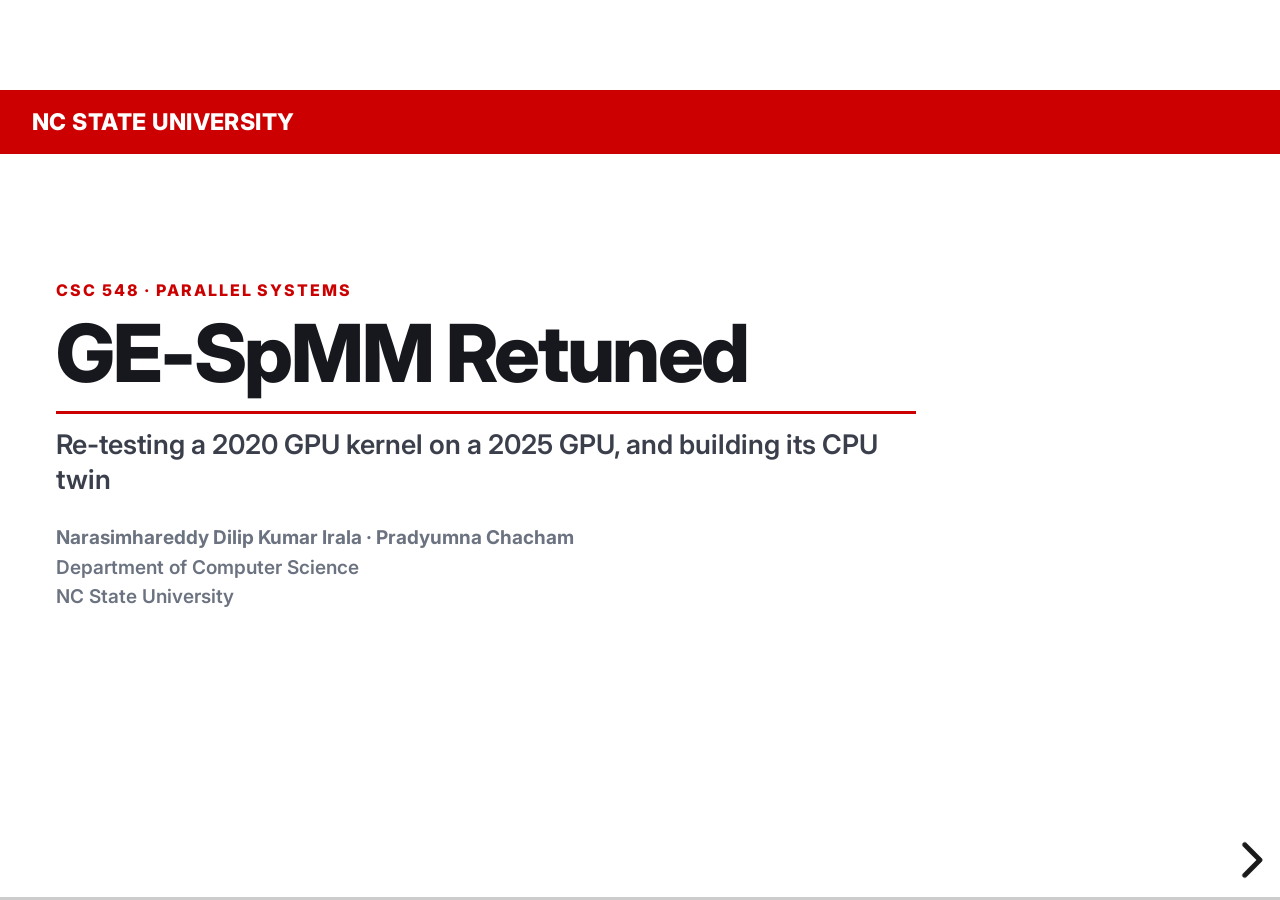
==== commit e27c4c46: "Final deck: NC State and alternative designs, PDF and PPTX exports; remove v4, v5 and v6 decks" ====
--- a/index.html
+++ b/index.html
@@ -3,444 +3,349 @@
 <head>
 <meta charset="utf-8">
 <meta name="viewport" content="width=device-width, initial-scale=1">
-<title>GE-SpMM Retuned — CSC 548 Project Talk</title>
+<title>GE-SpMM Retuned — Final Talk</title>
 <link rel="stylesheet" href="vendor/reveal/reset.css">
 <link rel="stylesheet" href="vendor/reveal/reveal.css">
 <link rel="preconnect" href="https://fonts.googleapis.com">
 <link rel="preconnect" href="https://fonts.gstatic.com" crossorigin>
-<link rel="stylesheet" href="https://fonts.googleapis.com/css2?family=Inter:wght@400;600;700;800&family=JetBrains+Mono:wght@400;600&display=swap">
+<link rel="stylesheet" href="https://fonts.googleapis.com/css2?family=Inter:wght@400;600;700;800&family=JetBrains+Mono:wght@400;600;700&display=swap">
 <link rel="stylesheet" href="assets/theme.css">
+<link rel="stylesheet" href="assets/final.css">
 </head>
 <body>
 <div class="reveal">
 <div class="slides">
-<svg width="0" height="0" style="position:absolute" aria-hidden="true" focusable="false"><defs>
-<marker id="a-ink" viewBox="0 0 10 10" refX="9" refY="5" markerWidth="7" markerHeight="7" orient="auto-start-reverse"><path d="M0,0 L10,5 L0,10 z" class="mk-ink"/></marker>
-<marker id="a-ours" viewBox="0 0 10 10" refX="9" refY="5" markerWidth="7" markerHeight="7" orient="auto-start-reverse"><path d="M0,0 L10,5 L0,10 z" class="mk-ours"/></marker>
-<marker id="a-waste" viewBox="0 0 10 10" refX="9" refY="5" markerWidth="7" markerHeight="7" orient="auto-start-reverse"><path d="M0,0 L10,5 L0,10 z" class="mk-waste"/></marker>
-<marker id="a-muted" viewBox="0 0 10 10" refX="9" refY="5" markerWidth="6" markerHeight="6" orient="auto-start-reverse"><path d="M0,0 L10,5 L0,10 z" class="mk-muted"/></marker>
-</defs></svg>
-
-<section class="title-slide" data-plan="1">
-  <p class="eyebrow">CSC 548 · Parallel Systems · Final Project</p>
+
+<!-- 1 -->
+<section class="title-slide">
+  <p class="eyebrow">CSC 548 · Parallel Systems</p>
   <h1 class="ctitle">GE-SpMM Retuned</h1>
-  <p class="ctitle2">Re-testing a 2020 GPU kernel on today’s GPUs, and building its CPU twin</p>
-  <p class="cmeta">Dilip Kumar (GPU track) &amp; Pradyumna Chacham (CPU track)<br>CSC 548 · Fall 2026 · NC State</p>
-  <div class="pills"><span class="pill">GPU track: CUDA</span><span class="pill blue">CPU track: OpenMP</span></div>
-  <aside class="notes">[0:00–0:08] We re-tested a 2020 GPU kernel on today's GPUs, and built its CPU twin. Dilip Kumar covers the GPU track, Pradyumna Chacham the CPU track.</aside>
-</section>
-
-<section data-plan="2">
-  <span class="ptag">PROBLEM</span>
-  <h2 class="title long">SpMM is a core step of graph learning, and it leaves the hardware mostly idle</h2>
-<div class="g2" style="gap:22px;margin-top:6px;align-items:stretch">
-<div class="card" style="padding:22px 26px;gap:18px;min-height:500px"><span class="lbl" style="font-size:15px">The problem</span>
-<span class="ct" style="font-size:30px">C = A · B: multiply a sparse matrix by a dense one</span>
-<span class="cx" style="font-size:22px"><b>Sparse</b> A is mostly zeros (a graph); <b>dense</b> B stores every entry (N feature values per node). This is SpMM.</span>
-<div class="g2" style="gap:12px;margin-top:4px">
-<div class="stat tight"><span class="num" style="font-size:52px">30–40%</span><span class="sl" style="font-size:19px">of GCN training time</span><span class="ss" style="font-size:15px">per the paper and our proposal</span></div>
-<div class="stat blue tight"><span class="num" style="font-size:52px">&lt; 3%</span><span class="sl" style="font-size:19px">of GPU arithmetic used</span><span class="ss" style="font-size:15px">memory-bound: waits on data, not math</span></div>
-</div>
-<span class="cx" style="font-size:19px">So faster memory access means faster training. The CPU is memory-bound too: STREAM 125 GB/s (our own STREAM run), under 10% of FMA peak.</span>
-</div>
-<div class="card" style="padding:22px 26px;gap:18px;border-left-color:var(--red);min-height:500px"><span class="lbl" style="color:var(--red);font-size:15px">Objectives</span>
-<div class="takes" style="gap:22px;margin-top:10px">
-<div class="take"><span class="n">1</span><span class="tx" style="font-size:25px"><b>Reproduce</b> GE-SpMM, the 2020 GPU paper.</span></div>
-<div class="take"><span class="n">2</span><span class="tx" style="font-size:25px"><b>Find out what newer GPUs change</b>, up to Blackwell (2025).</span></div>
-<div class="take"><span class="n">3</span><span class="tx" style="font-size:25px"><b>Tune it and add optimizations</b> to go faster, on GPU and CPU.</span></div>
+  <p class="csub">Re-testing a 2020 GPU kernel on a 2025 GPU, and building its CPU twin</p>
+  <p class="cmeta"><b style="color:var(--muted)">Narasimhareddy Dilip Kumar Irala · Pradyumna Chacham</b><br>Department of Computer Science<br>NC State University</p>
+  <aside class="notes">
+    <p>Introduce ourselves and the project. We took GE-SpMM, a 2020 paper that showed a hand-written CUDA kernel could beat NVIDIA’s own library at sparse times dense matrix multiplication, and we rebuilt it on a current GPU. The question we set out to answer was simple: five years and three GPU generations later, do the tricks in that paper still work? The answer turned out to be more interesting than yes or no, and most of this talk is about what we found when we went looking for the reason.</p>
+    <p><b>Backup (if asked):</b> Suggested split, change it if you like: Dilip takes slides 1 to 7, up to and including what we re-implemented; Pradyumna takes 8 to 12, from the CPU control onward. The natural handover line at the end of slide 7 is “we wrote a CPU version too, and the next slide is why.” If anyone asks who did what: the CUDA kernel, the tuning and the compiler investigation on one side; the OpenMP kernel, the MKL comparison and the skew study on the other.</p>
+  </aside>
+</section>
+
+<!-- 2 -->
+<section>
+  <p class="kicker">Problem · The task</p>
+  <h2 class="title">SpMM: multiply a sparse matrix by a dense matrix</h2>
+  <p class="subh">Why Sparse × Dense matters</p>
+  <ul class="bl big" style="margin-top:6px">
+    <li>A graph neural network mixes every node’s features with its neighbours’, once per layer
+      <ul><li>That mixing step <b>is</b> a sparse matrix times a dense matrix (SpMM)</li></ul></li>
+    <li>The graph is the sparse matrix A; the feature table is the dense matrix B; the result is C = A × B
+      <ul><li>A node has N features, so B has N columns — we test N from 16 to 512</li></ul></li>
+    <li>This one operation is about <b>30%</b> of the time spent training a GCN
+      <ul><li>33%, 29%, 30% on the paper’s three graphs — so it is worth making fast</li></ul></li>
+    <li>The work is <b>memory-bound</b>: only about half a floating-point operation per byte read
+      <ul><li>On our GPU that caps it near 224 GFLOPS — set by memory speed, not by arithmetic</li></ul></li>
+  </ul>
+  <div class="callout bot">Going faster means <b>moving less data</b>, not doing less arithmetic</div>
+  <span class="pn">2</span>
+  <aside class="notes">
+    <p>Let me start with what this operation is and why anyone cares. In a graph neural network, every layer updates a node by mixing its own features with the features of its neighbours. If you write that mixing step as linear algebra, it is exactly a sparse matrix multiplied by a dense matrix, which people call SpMM. The sparse matrix A is the graph itself: a one wherever two nodes are connected, and zeros everywhere else, which is almost everywhere. The dense matrix B is the feature table, one row per node and N columns, where N is the feature width; we test N from 16 up to 512 because that is the range real models use. The result C is the updated features. This matters because it is where the time actually goes: the paper profiled GCN training and found this single operation is about thirty percent of it, on all three of their graphs. The last point is the one to remember for the rest of the talk. This kernel does very little arithmetic per byte it reads, about half a flop per byte, so it is limited by how fast the GPU can pull data out of memory. On our card that ceiling is around 224 gigaflops. Every optimization in this talk is about moving less data or hiding the time spent waiting for it.</p>
+    <p><b>Backup (if asked):</b> If asked where the numbers come from. The thirty percent is Table I of the GE-SpMM paper, measured with a profiler during GCN training: 33.1 percent on Cora, 29.3 on Citeseer, 29.8 on Pubmed. The 224 gigaflop figure is our card’s 448 gigabytes per second multiplied by roughly half a floating-point operation per byte. It is a bandwidth ceiling, which is the important part: no amount of arithmetic tuning gets you past it, so every result in this talk comes from moving data better, never from doing less maths.</p>
+  </aside>
+</section>
+
+<!-- 3 -->
+<section>
+  <p class="kicker">Background · Storage format</p>
+  <h2 class="title">How the Matrix Is Stored: CSR</h2>
+  <div class="csr-top">
+    <div>
+      <p class="bold17">The sparse matrix A (4 × 4)</p>
+      <div class="cg g4x4"><div class="cl2 z">·</div><div class="cl2 nz">5</div><div class="cl2 z">·</div><div class="cl2 nz">2</div><div class="cl2 gr">3</div><div class="cl2 z">·</div><div class="cl2 z">·</div><div class="cl2 z">·</div><div class="cl2 z">·</div><div class="cl2 z">·</div><div class="cl2 gr">7</div><div class="cl2 gr">1</div><div class="cl2 gr">4</div><div class="cl2 z">·</div><div class="cl2 gr">6</div><div class="cl2 z">·</div></div>
+    </div>
+    <div>
+      <p class="bold17">Stored as three plain arrays</p>
+      <div class="arr"><span class="an">val</span><div class="cg"><div class="cl2 ar">5</div><div class="cl2 ar">2</div><div class="cl2 ar">3</div><div class="cl2 ar">7</div><div class="cl2 ar">1</div><div class="cl2 ar">4</div><div class="cl2 ar">6</div></div></div><div class="arr"><span class="an">colind</span><div class="cg"><div class="cl2 ">1</div><div class="cl2 ">3</div><div class="cl2 ">0</div><div class="cl2 ">2</div><div class="cl2 ">3</div><div class="cl2 ">0</div><div class="cl2 ">2</div></div></div><div class="arr"><span class="an">rowptr</span><div class="cg"><div class="cl2 ">0</div><div class="cl2 ">2</div><div class="cl2 ">3</div><div class="cl2 ">5</div><div class="cl2 ">7</div></div></div>
+      <p class="txt" style="margin-top:6px">val and colind list the non-zeros row by row. rowptr says where each row starts: row 0 is entries 0–1, row 1 is entry 2, and so on. Only 7 of 16 entries are non-zero; real graphs are far emptier.</p>
+    </div>
+  </div>
+  <div class="spmm">
+    <p class="bold17 sp-h">What SpMM does with it: C = A × B</p>
+    <div class="sp-row">
+      <div class="sp-m"><span class="sp-l">A (sparse)</span><div class="cg g4s"><div class="cl2 z">·</div><div class="cl2 nz">5</div><div class="cl2 z">·</div><div class="cl2 nz">2</div><div class="cl2 gr">3</div><div class="cl2 z">·</div><div class="cl2 z">·</div><div class="cl2 z">·</div><div class="cl2 z">·</div><div class="cl2 z">·</div><div class="cl2 gr">7</div><div class="cl2 gr">1</div><div class="cl2 gr">4</div><div class="cl2 z">·</div><div class="cl2 gr">6</div><div class="cl2 z">·</div></div></div>
+      <span class="sp-op">×</span>
+      <div class="sp-m"><span class="sp-l">B (dense, N = 4)</span><div class="cg g4s"><div class="cl2 ">1</div><div class="cl2 ">2</div><div class="cl2 ">3</div><div class="cl2 ">4</div><div class="cl2 ar">5</div><div class="cl2 ar">6</div><div class="cl2 ar">7</div><div class="cl2 ar">8</div><div class="cl2 ">9</div><div class="cl2 ">10</div><div class="cl2 ">11</div><div class="cl2 ">12</div><div class="cl2 ar">13</div><div class="cl2 ar">14</div><div class="cl2 ar">15</div><div class="cl2 ar">16</div></div></div>
+      <span class="sp-op">=</span>
+      <div class="sp-m"><span class="sp-l">C (row 0 shown)</span><div class="cg g4s"><div class="cl2 ar">51</div><div class="cl2 ar">58</div><div class="cl2 ar">65</div><div class="cl2 ar">72</div><div class="cl2 z">·</div><div class="cl2 z">·</div><div class="cl2 z">·</div><div class="cl2 z">·</div><div class="cl2 z">·</div><div class="cl2 z">·</div><div class="cl2 z">·</div><div class="cl2 z">·</div><div class="cl2 z">·</div><div class="cl2 z">·</div><div class="cl2 z">·</div><div class="cl2 z">·</div></div></div>
+      <div class="hw-link"><p class="hw-k">CSR · seen in HW1–HW4</p><p class="hw-t">The same CSR format and y = A·x kernel. SpMM is N SpMVs that share one A.</p></div>
+    </div>
+  </div>
+  <div class="callout bot">C[0,:] = 5 × B[1,:] + 2 × B[3,:] = [51, 58, 65, 72]</div>
+  <span class="pn">3</span>
+  <aside class="notes">
+    <p>Before the tricks, you need to know how the matrix is stored, because the storage format decides what the kernel can and cannot do. This is CSR, compressed sparse row, and it is just three arrays. Storing all sixteen entries of this little matrix would be wasteful, and for a real graph with millions of nodes it is impossible, so we only keep the non-zeros. The val array holds the non-zero values, read row by row, left to right. The colind array holds the column each of those values came from. And rowptr marks where each row begins in the other two arrays: row zero occupies entries zero and one, row one is entry two, row two is entries three and four, row three is entries five and six. To get row zero of the answer you look up rowptr, find that row zero has two non-zeros, read their values five and two and their columns one and three, and then the answer is five times row one of B plus two times row three of B. That is the single most important sentence on this slide: one output row is a weighted sum of a few rows of B, and the column indices tell you which rows of B to pick up. Everything the GPU kernel does is about fetching those rows of B efficiently. And this should look familiar: it is the same CSR format and the same y = A·x kernel from homeworks one to four. SpMM is just N of those SpMVs sharing one A.</p>
+    <p><b>Backup (if asked):</b> Two things if asked. This four by four matrix is our own teaching example, not from the paper; real graphs in our test set run from a thousand rows to nearly five million. And if someone asks why the storage format matters so much: almost every faster sparse kernel in the literature converts the matrix into some other layout first, and GE-SpMM’s whole selling point is that it does not. It reads these three arrays exactly as a graph library already stores them, so there is nothing to convert and nothing to amortise. Our kernel keeps that property, which is why we never compare against preprocessing-based kernels.</p>
+  </aside>
+</section>
+
+<!-- 4 -->
+<section>
+  <p class="kicker">PAPER · GE-SpMM, Huang et al., SC 2020</p>
+  <h2 class="title">The Paper We Started From</h2>
+  <ul class="bl" style="margin-top:6px;font-size:23px">
+    <li style="font-size:23px"><b>GE-SpMM</b>, Huang et al., SC 2020 — a hand-written CUDA kernel for this operation
+      <ul><li>Its claim: work straight from CSR, add no preprocessing, and still beat NVIDIA’s own cuSPARSE library</li>
+      <li>Other fast kernels first convert the matrix to a special format; in GNN inference that conversion costs more than the multiply it saves</li></ul></li>
+    <li style="font-size:23px"><b>Trick 1 — Coalesced Row Caching (CRC):</b> the 32 threads of a warp fetch 32 non-zeros together in one request, into shared memory, instead of each thread fetching the same one separately</li>
+    <li style="font-size:23px"><b>Trick 2 — Coarse-grained Warp Merging (CWM):</b> each thread computes CF output columns instead of one, so a fetched non-zero gets used CF times before it is thrown away. <b>The paper fixed CF = 2 for every matrix.</b></li>
+  </ul>
+  <div class="hw bot hw4" style="bottom:46px">
+    <div class="box"><span class="h">Their hardware (2020)</span>GTX 1080 Ti (Pascal) and RTX 2080 (Turing) · CUDA 10.1<br>Reported: up to <b>1.41×</b> cuSPARSE, <b>1.81×</b> GraphBLAST</div>
+    <div class="box acc"><span class="h">Our hardware (2026)</span>RTX 5060 Ti — Blackwell, 36 SMs, 32 MB L2, 448 GB/s · CUDA 12.9, on ARC<br>Plus four older GPUs: P4000, 2080 SUPER, A4000, 4060 Ti</div>
+  </div>
+  <span class="pn">4</span>
+  <aside class="notes">
+    <p>This is the paper we rebuilt. GE-SpMM was published at Supercomputing in 2020. Its selling point was compatibility: there were already faster sparse kernels in the literature, but they all required converting the matrix into a special layout first, and in a graph neural network you often multiply by a given graph only a handful of times, so the conversion costs more than it saves. GE-SpMM works directly on the CSR arrays we just saw, with no conversion at all, and still claimed to beat NVIDIA’s own cuSPARSE library. It does that with two tricks, which the next two slides explain properly. The first, coalesced row caching, is about the thirty-two threads of a warp cooperating on one fetch instead of all asking for the same thing. The second, coarse-grained warp merging, is about squeezing more output out of each thing you fetch, controlled by a number they call the coarsening factor, CF, which the paper fixes at two for every matrix. Remember that it is fixed, because that is one of the things we change. On the right is the hardware gap we are testing across: they ran on Pascal and Turing cards with CUDA 10.1; we ran on a Blackwell card with CUDA 12.9, plus four older GPUs so we could see how the answer changes by generation.</p>
+    <p><b>Backup (if asked):</b> If asked about the figures on the left: those are the paper’s own headline numbers, against cuSPARSE’s csrmm2 routine and against GraphBLAST, measured on their two cards. We are not disputing them; on the older GPUs we reproduce the same ballpark. If asked why we used a 5060 Ti rather than a datacentre card: it is what was available on ARC, and the point of the study is the gap between generations rather than absolute speed, which is why we ran the same binary on four more GPUs spanning Pascal, Turing, Ampere and Ada.</p>
+  </aside>
+</section>
+
+<!-- 5 -->
+<section>
+  <p class="kicker">Paper · Trick 1</p>
+  <h2 class="title">Trick 1: Coalesced Row Caching</h2>
+  <p class="lead" style="font-weight:700;color:var(--ink);font-size:19.5px;margin-bottom:8px!important">One warp — 32 threads — handles one row of the output. Each thread owns one output column. (Drawn with 4 threads.)</p>
+  <table class="t wrapok">
+    <tr><th style="width:52%">For one non-zero, each thread needs…</th><th>Is it the same for all 32 threads?</th></tr>
+    <tr><td>the value val[p]</td><td>Yes — identical</td></tr>
+    <tr><td>the column index colind[p]</td><td>Yes — identical</td></tr>
+    <tr class="hl"><td>the dense value B[colind[p], my column]</td><td>No — every thread needs a different one</td></tr>
+  </table>
+  <div class="p5" style="display:grid;grid-template-columns:1fr 1fr;gap:20px;margin-top:12px">
+    <div class="pnl"><div class="ph">Without CRC <span>4 reads, one address</span></div>
+      <div class="rw"><div class="cg"><div class="cl2 gr">5</div><div class="cl2 gr">5</div><div class="cl2 gr">5</div><div class="cl2 gr">5</div></div></div>
+      <p class="pc">All four threads ask memory for the same entry, and again for the next non-zero, and the next.</p></div>
+    <div class="pnl acc"><div class="ph">With CRC <span>1 read, shared by all</span></div>
+      <div class="rw"><div class="cg"><div class="cl2 ar">5</div><div class="cl2 ar">2</div><div class="cl2 z">·</div><div class="cl2 z">·</div></div></div>
+      <p class="pc">The four threads fetch four <b>different</b> entries in one request, park them in shared memory, then all read from there.</p></div>
+  </div>
+  <div class="callout" style="margin-top:12px"><b>Fetch once, use it 32 times.</b> Row 0 has only 2 non-zeros, so two threads idle — that matters later</div>
+  <span class="pn">5</span>
+  <aside class="notes">
+    <p>Here is the first trick, and the table at the top is the whole idea. One warp, thirty-two threads, works on one row of the output, and each thread is responsible for one column. Now look at what a single thread needs in order to handle one non-zero of that row. It needs the value, it needs the column index, and it needs one entry out of B. The first two are identical for all thirty-two threads: every thread in the warp is walking the same row of A. Only the third differs, because each thread is working on a different output column. So the sparse side of the data is shared and the dense side is private, and that asymmetry is what both tricks exploit. Without the trick, all four threads in my picture go to memory and ask for the same address, which is wasteful, and they do it again for every single non-zero in the row. With coalesced row caching, the four threads instead fetch four different non-zeros in one single request, which the hardware can serve as one transaction, drop them in shared memory, and then everybody reads from shared memory, which is fast and on-chip. Fetch once, use it thirty-two times. One thing to flag now because it comes back later: this row only has two non-zeros, so two of my four threads had nothing to fetch and sat idle. On real graphs most rows are shorter than thirty-two, so that cooperative fetch is often half empty.</p>
+    <p><b>Backup (if asked):</b> If asked how much this trick is actually worth, do not pre-empt slide ten, just say: in our implementation it is still a win on every GPU we tested, about eight percent on Blackwell and twenty-five to thirty percent on the older cards, and there is a slide coming on why that shrank. The idle-lane point is measured rather than hand-waved: we track the fraction of rows with fewer than thirty-two non-zeros as a matrix feature, and it is one of the five numbers our run-time selector uses to choose a setting.</p>
+  </aside>
+</section>
+
+<!-- 6 -->
+<section>
+  <p class="kicker">Paper · Trick 2</p>
+  <h2 class="title">Trick 2: Coarse-grained Warp Merging</h2>
+  <p class="lead" style="font-weight:700;color:var(--ink)">CRC stops threads inside one warp repeating a fetch. But what if the output is wider than the warp? (Drawn with 4 threads and 8 output columns.)</p>
+  <div style="display:grid;grid-template-columns:1fr 1fr;gap:20px">
+    <div class="pnl"><div class="ph">CF = 1 — two warps</div>
+      <div class="rw"><span class="rl">warp A</span><div class="cg"><div class="cl2 ar">0</div><div class="cl2 ar">1</div><div class="cl2 ar">2</div><div class="cl2 ar">3</div></div></div>
+      <div class="rw"><span class="rl">warp B</span><div class="cg"><div class="cl2 ar">4</div><div class="cl2 ar">5</div><div class="cl2 ar">6</div><div class="cl2 ar">7</div></div></div>
+      <p class="pc r">Row fetched twice</p>
+      <p class="pc">Both warps walk the same row of A and fetch the same values and column indices, separately.</p></div>
+    <div class="pnl acc"><div class="ph">CF = 2 — one warp, two totals each</div>
+      <div class="rw"><span class="rl">thread 0</span><div class="cg"><div class="cl2 s ar">0</div><div class="cl2 s z">·</div><div class="cl2 s z">·</div><div class="cl2 s z">·</div><div class="cl2 s ar">4</div><div class="cl2 s z">·</div><div class="cl2 s z">·</div><div class="cl2 s z">·</div></div></div>
+      <div class="rw"><span class="rl">thread 1</span><div class="cg"><div class="cl2 s z">·</div><div class="cl2 s ar">1</div><div class="cl2 s z">·</div><div class="cl2 s z">·</div><div class="cl2 s z">·</div><div class="cl2 s ar">5</div><div class="cl2 s z">·</div><div class="cl2 s z">·</div></div></div>
+      <p class="pc r">Row fetched once</p>
+      <p class="pc">Thread 0 keeps a running total for column 0 <b>and</b> column 4, and finishes both from the same fetched value.</p></div>
+  </div>
+  <div class="callout" style="margin-top:12px">Once you have paid to fetch a non-zero, <b>finish every column it can contribute to</b> before dropping it. The paper fixed CF = 2</div>
+  <span class="pn">6</span>
+  <aside class="notes">
+    <p>The second trick covers the other way you can end up paying twice. Coalesced row caching fixed the waste inside one warp. But suppose the output is wider than the warp — say eight columns when I only have four threads. The obvious thing is to use two warps, the first covering columns zero to three and the second covering four to seven. The problem is that both of those warps have to walk the same row of A, so the values and column indices get fetched from memory twice, for the same answer. Coarse-grained warp merging says: don't do that. Use one warp, and give each thread two running totals instead of one. Thread zero now owns column zero and column four. When it fetches a non-zero, it immediately uses it for both of its columns before throwing it away. The row gets fetched once instead of twice. The number of columns per thread is the coarsening factor, CF, and the paper picked CF equals two and used it for every matrix and every feature width. The intuition behind a larger CF is obvious: more reuse per fetch. The cost is less obvious, and we will come back to it — each extra column means another running total in registers, and a wider slice of B in flight at once.</p>
+    <p><b>Backup (if asked):</b> If asked about larger coarsening factors, we did sweep four and eight. Across seven hundred and five measured cases, four was the best choice seven times and eight was best three times, so they are not useful in practice on this hardware. Be honest about one gap: four and eight have the same loop shape as one and two, but they are not covered by the line-by-line compiler ablation on the later slide, which only tested one and two, so we do not claim anything about them there.</p>
+  </aside>
+</section>
+
+<!-- 7 -->
+<section>
+  <p class="kicker">Our work · What we built</p>
+  <h2 class="title">What We Re-implemented, and Changed</h2>
+  <p class="lead" style="font-weight:700;color:var(--ink);font-size:20px">We rewrote both kernels from the paper’s algorithms as one templated kernel — 120 compiled variants, picked at run time — then changed three things.</p>
+  <div class="blk"><ul class="bl">
+    <li class="top"><b>1. We fixed a correctness bug in their code.</b> Their index arithmetic is 32-bit
+      <ul><li>Once rows × feature width passes about 2.1 billion, the index wraps round and the answers are silently wrong — no crash, no warning</li>
+      <li>Ours uses 64-bit offsets, and every run is checked against a double-precision reference before it is timed</li></ul></li></ul></div>
+  <div class="blk"><ul class="bl">
+    <li class="top"><b>2. They fix CF = 2 for every matrix. We pick it per matrix</b>, from two numbers read off the graph
+      <ul><li>CF = 2 only if the average row has <b>4 or fewer</b> entries; otherwise CF = 1. And always CF = 1 when the row lengths are very uneven</li>
+      <li>Both numbers come from one cheap pass over rowptr — we never touch the values</li>
+      <li>Tested on 27 matrices the rule was never fitted on: <b>0.995</b> of the best possible choice, against <b>0.966</b> for a fixed CF = 2. At N = 16: <b>1.000</b> against <b>0.739</b></li>
+      <li><b>What actually ships is auto:</b> a 3-nearest-neighbour model picks the setting from a 6-option shortlist using 5 cheap features, and a skew rule sends very uneven matrices to a different kernel. Costs <b>0.231 ms</b>, once per graph</li></ul></li></ul></div>
+  <div class="blk"><ul class="bl"><li class="top" style="margin-bottom:4px"><b>3. We wrote an OpenMP CPU version</b> of the same algorithm — the next slide is why</li></ul></div>
+  <div class="callout bot" style="bottom:42px">A rule that reads <b>two numbers off the matrix</b> beats one constant chosen for everybody</div>
+  <span class="pn">7</span>
+  <aside class="notes">
+    <p>So what did we actually build. We rewrote the paper’s two kernels from the algorithms in the paper, as a single templated kernel, which compiles into a hundred and twenty variants that we choose between at run time. Then three changes. First, a correctness bug. Their index arithmetic is thirty-two bit, which is fine for the graphs they tested, but once the number of rows times the feature width goes past roughly two point one billion, the index wraps round and the kernel quietly computes wrong answers. There is no crash and no warning; you just get bad numbers. Ours uses sixty-four bit offsets, and separately, every single timed run we report is checked against a double-precision reference first, so nothing gets timed unless it is correct. Second, and this is the part I want you to take away: the paper fixes the coarsening factor at two for every matrix in the world. We pick it per matrix, using a rule you can say out loud. Use CF equals two only if the average row is short, four entries or fewer; otherwise use one. And whenever the row lengths are very uneven, use one. Both of those numbers come from a single cheap pass over the rowptr array, so we never even look at the matrix values. On twenty-seven matrices the rule was never fitted on, it lands within half a percent of the best choice you could have made with hindsight, where the paper’s fixed two is about three percent off at wide outputs, and twenty-six percent off at narrow ones. One distinction to have straight in case you are asked, because these are two different things. That rule is the explainable version, and it is the one I would quote, because you can say it out loud and check it. What actually ships in the library is a small model: three-nearest-neighbour over a shortlist of six settings, using five cheap numbers about the matrix and the feature width — average row length, how uneven the rows are, the output width, the share of rows shorter than thirty-two, and the matrix size. Alongside it one hand-written rule looks at the unevenness and sends the worst matrices to a different kernel entirely. Picking costs about a quarter of a millisecond, paid once per graph, and in a graph neural network you multiply by the same graph thousands of times, so it is free in practice. That selector is where the one-point-one-four times figure on the takeaways slide comes from. Third, we wrote a CPU version in OpenMP, which is the next slide.</p>
+    <p><b>Backup (if asked):</b> Backing detail if pushed. The overflow is not hypothetical for their own test set: the largest graph in the paper’s benchmark suite has four point eight five million rows, and at a feature width of five hundred and twelve that is two point four eight billion, past the two point one five billion a signed thirty-two-bit index can hold. The rule’s scores come from a held-out test: the rule is fitted on the training matrices only and scored once on twenty-seven matrices it never saw, including every citation graph and every synthetic power-law graph as whole families. The 0.995 is a geometric mean of how close it lands to the best coarsening factor available in each case, and its worst single case is 0.95.</p>
+  </aside>
+</section>
+
+<!-- 8 -->
+<section>
+  <p class="kicker">Our work · The CPU control</p>
+  <h2 class="title">Why We Also Wrote a CPU Version</h2>
+  <ul class="bl" style="margin-top:2px">
+    <li style="font-size:21px"><b>Not a GPU-versus-CPU race.</b> It is a control experiment</li>
+    <li style="font-size:20px">The puzzle: this kernel slows down badly on <b>uneven</b> graphs — a few nodes with thousands of neighbours, most with two or three. Real graphs all look like this
+      <ul><li><b>Reason (a):</b> the GPU’s execution model. One row goes to one warp, and that assignment is fixed when the kernel launches — a warp cannot hand its row to someone else, or split a huge row up</li>
+      <li><b>Reason (b):</b> the algorithm. Maybe any row-by-row sparse multiply suffers, on any hardware</li></ul></li>
+    <li style="font-size:20px"><b>GPU numbers alone cannot tell these apart</b> — every GPU measurement has warps in it. So we ran the same algorithm on hardware that has none</li>
+  </ul>
+  <table class="t wrapok" style="margin-top:6px;table-layout:fixed;font-size:18.5px">
+    <colgroup><col style="width:46%"><col style="width:24%"><col style="width:30%"></colgroup>
+    <tr><th>Same uneven matrices, throughput kept vs. an even graph</th><th>At skew CoV 16, N = 16</th><th></th></tr>
+    <tr><td>GPU, one row per warp (the paper’s mapping)</td><td>0.31 — keeps 31%</td><td><div class="btrack"><div class="bar" style="width:31%"></div></div></td></tr>
+    <tr><td>GPU, our tuned version (merge path)</td><td>0.62</td><td><div class="btrack"><div class="bar" style="width:62%"></div></div></td></tr>
+    <tr class="hl"><td>CPU, OpenMP</td><td>0.82 — keeps 82%</td><td><div class="btrack"><div class="bar red" style="width:82%"></div></div></td></tr>
+  </table>
+  <div class="callout" style="font-size:19px;margin-top:10px">The penalty belongs to the <b>execution model</b>, not the algorithm — it holds at every width we tested. Honest caveat: on the CPU a static schedule scores 0.83 and dynamic 0.82, so this is not about the scheduling policy</div>
+  <span class="pn">8</span>
+  <aside class="notes">
+    <p>This is the slide where the CPU version earns its place, so let me be clear about why it exists. It is not here so we can say a GPU is faster than a CPU; everyone knows that. It is a control. Here is the puzzle. This kernel slows down a lot on uneven graphs, where a handful of nodes have thousands of neighbours and most have two or three — which is what every real social or web graph looks like. There are two possible explanations. One: it is the GPU’s fault, because one row is assigned to one warp and that assignment is baked in when the kernel launches, so a warp that draws a huge row cannot hand it off or split it, and a warp that finishes early cannot go and help. Two: it is the algorithm’s fault, and any row-by-row sparse multiply would suffer the same way on any hardware. The problem is that you cannot tell these apart using GPU measurements, because every GPU measurement has warps baked into it. The only way to separate them is to run the same algorithm on hardware that has no warps at all. That is the CPU version. The numbers are in the table: on the same uneven matrices, the paper’s GPU mapping keeps thirty-one percent of the throughput it had on an even graph, and the CPU keeps eighty-two. So the penalty belongs to the execution model. One honest caveat I want to say out loud: we expected dynamic scheduling to be the reason the CPU copes, but static and dynamic come out within one percent of each other, so that is not the explanation. The CPU simply holds up either way.</p>
+    <p><b>Backup (if asked):</b> Backing detail if pushed. These are synthetic matrices from a grid where we set the average row length and the unevenness independently, so the only thing changing between cells is the shape of the graph. Each number is that series compared against its own even-graph cell, so we are not comparing a GPU against a CPU directly, we are comparing how much each one loses. The effect is strongest at narrow outputs and milder at wide ones: the GPU row-split mapping keeps 0.31 at width 16 but 0.79 at width 512, while the CPU stays around 0.82 to 0.90 throughout. If asked why our tuned GPU version only recovers to 0.62, the merge-path kernel claws back about seventy per cent of the gap at width 16, not all of it.</p>
+  </aside>
+</section>
+
+<!-- 9 -->
+<section>
+  <p class="kicker">Results · CPU vs Intel MKL</p>
+  <h2 class="title">Our CPU Kernel vs Intel MKL</h2>
+  <p class="lead" style="font-weight:700;color:var(--ink)">MKL is Intel’s own hand-tuned maths library — the fair thing to measure a CPU kernel against. AMD EPYC 9115, 16 cores, 16 threads.</p>
+  <div style="display:grid;grid-template-columns:560px 1fr;gap:30px">
+    <table class="t" style="font-size:20px">
+      <tr><th class="c">Feature width N</th><th class="c">our time ÷ MKL time</th><th>Who wins</th></tr>
+      <tr><td class="c">16</td><td class="c">1.10</td><td>MKL, by about 10%</td></tr>
+      <tr class="hl"><td class="c">32</td><td class="c">0.91</td><td>Ours, by about 10%</td></tr>
+      <tr class="hl"><td class="c">64</td><td class="c">0.72</td><td>Ours, by 1.4×</td></tr>
+      <tr class="hl"><td class="c">128</td><td class="c">0.73</td><td>Ours</td></tr>
+      <tr class="hl"><td class="c">256</td><td class="c">0.75</td><td>Ours</td></tr>
+      <tr class="hl"><td class="c">512</td><td class="c">0.76</td><td>Ours, by about 1.3×</td></tr>
+    </table>
+    <ul class="bl" style="margin-top:-2px">
+      <li style="font-size:20px">Scaling on 16 threads: <b>6.35×</b> at N = 512, <b>7.14×</b> at N = 128, over one thread
+        <ul><li>Careful: the jump from 8 to 16 threads is the second memory link coming in, not better code — so don’t read Amdahl’s law into this curve</li></ul></li>
+      <li style="font-size:20px">At N = 512 we reach <b>0.27</b> of what the machine can attain and MKL reaches 0.21
+        <ul><li>Real traffic is about 4× the minimum needed, so at wide outputs the limit is <b>re-reading B</b>, not memory speed or arithmetic</li></ul></li>
+    </ul>
+  </div>
+  <div class="callout" style="margin-top:14px">We beat a heavily tuned vendor library from N = 64 upward — on the same node, same threads</div>
+  <span class="pn">9</span>
+  <aside class="notes">
+    <p>Since we built a CPU version, the obvious question is whether it is any good, so we measured it against Intel MKL, which is Intel’s own hand-tuned maths library and the fair thing to compare against. The table is time ratios, so below one means we are faster. At the narrowest output, sixteen columns, MKL beats us by about ten percent — their short-row handling is better than ours. At thirty-two we are ten percent ahead. From sixty-four columns upward we are consistently around thirty to forty percent faster, on the same machine with the same sixteen threads. Two things underneath that. First, scaling: we get about six and a half times on sixteen threads at the widest output. I want to be careful about how that number is read, because it is tempting to fit Amdahl’s law to it and announce a serial fraction. That would be wrong here. This processor has two chiplets, and the step you see between eight and sixteen threads is the second chiplet’s memory link becoming available, not the code getting more parallel. Second, the roofline. At wide outputs we reach about twenty-seven percent of what the machine could theoretically attain, and MKL about twenty-one. Neither is close to the ceiling, and when we counted the actual traffic it was roughly four times the minimum the problem requires. So the thing limiting us at wide outputs is re-reading the B matrix, not raw memory bandwidth and certainly not arithmetic.</p>
+    <p><b>Backup (if asked):</b> Backing detail if pushed. These are the runs after short-row packing became our default, which is itself worth twelve to sixteen per cent at the two narrowest widths. The scaling figures are two, four, eight and sixteen threads giving 1.91, 3.05, 3.85 and 6.35 at width 512, with threads bound close to their cores. The reason the curve flattens between four and eight and then jumps is that this processor has two chiplets and up to eight threads share one chiplet’s memory link, which we measured separately: a STREAM-style benchmark gives 125 gigabytes per second across sixteen threads but only about 63 on one chiplet. If asked why MKL still wins at width 16, the honest answer is that we do not know — we never profiled it to see which routine it picks. That is on the last slide as unfinished work.</p>
+  </aside>
+</section>
+
+<!-- 10 -->
+<section>
+  <p class="kicker">Results · The compiler finding</p>
+  <h2 class="title">Why the Tricks Looked Dead</h2>
+  <ul class="bl s10">
+    <li>Our first result: on Blackwell the authors’ CRC kernel ran <b>1.40× slower</b> than their own simple kernel. We blamed the bigger cache for already doing CRC’s job</li>
+    <li><b>That explanation was wrong.</b> Two things killed it
+      <ul><li>The 4060 Ti has the <b>same 32 MB cache</b> as Blackwell and still author's kernel perform better in 4060 Ti than Blackwell.</li>
+      <li>Hardware counters: same memory traffic, same hit rates, same occupancy, 0.95× the instructions — but <b>22–26 stall cycles</b> per instruction issued, against our 11–15. It was not moving more data, it was <b>waiting</b></li></ul></li>
+  </ul>
+  <div class="s10c">
+    <div class="flow">
+      <div class="fl"><b>Their inner loop has two exit tests</b> — ends at the tile or the row, whichever first<code>for (kk = 0; kk &lt; 32 &amp;&amp; jj + kk &lt; hb; kk++)</code></div>
+      <div class="fl"><b>nvcc 12.9 does not unroll it for Blackwell</b> (it does for Pascal → Ada)</div>
+      <div class="fl"><b>Loads go out one at a time</b></div>
+      <div class="fl"><b>Every non-zero waits for its own load</b></div>
+      <div class="fl bad"><b>Result: CRC kernel 1.40× slower</b> than the simple kernel</div>
+    </div>
+    <div>
+      <table class="t s10t">
+        <tr><th>Load instructions</th><th>theirs</th><th>ours</th></tr>
+        <tr><td>Pascal → Ada</td><td><b>68</b> unrolled</td><td>12</td></tr>
+        <tr><td>Blackwell</td><td><b>8</b> not unrolled</td><td>36</td></tr>
+      </table>
+      <p class="s10cap">Unrolled, 8 loads go out together and their waits overlap. Rolled, every non-zero waits for its own load, one at a time.</p>
+    </div>
+  </div>
+  <div class="callout bot" style="bottom:38px;font-size:19px">Rewriting <b>three source lines</b> makes their kernel as fast as ours (1.80× our time → 1.08×). Well compiled, <b>CRC still wins</b> on Blackwell: 0.92× the simple kernel, against 0.67–0.78× on older GPUs</div>
+  <span class="pn">10</span>
+  <aside class="notes">
+    <p>This is the slide I would most like you to remember, and it is a story about being wrong. Our first campaign found that the authors’ coalesced-row-caching kernel was forty percent slower than their own simple kernel on the new GPU, and we had a tidy explanation: Blackwell has a thirty-two megabyte cache, the cache is now doing by itself what the trick used to do by hand, so the trick is obsolete. It is a nice story and it is wrong. Two things killed it. First, we ran the same experiment on a 4060 Ti, which has exactly the same thirty-two megabyte cache, and there was no gap at all. If the cache were the explanation, that card should behave the same way. Second, the hardware counters: the slow kernel moves exactly the same bytes, gets the same cache hit rates, has the same occupancy and actually executes slightly fewer instructions. It was not doing more work. It was waiting — twice as many stall cycles per instruction. The real cause is the compiler. Their inner loop has two exit conditions, stop at the end of the thirty-two-entry tile or stop at the end of the row, and to unroll a loop like that the compiler has to reason out the trip count. For every GPU generation from Pascal through Ada it does. For Blackwell it silently does not, and you can see it in the machine code: sixty-eight load instructions become eight. Unrolled, eight loads go out together and their memory latencies overlap. Rolled, every single non-zero waits for its own load. We rewrote three lines of their source and their kernel became as fast as ours. So the honest conclusion is the opposite of what we first reported: with well-compiled code, coalesced row caching still wins on Blackwell. The benefit shrinks, from twenty-five or thirty percent down to eight, but it does not turn into a loss.</p>
+    <p><b>Backup (if asked):</b> Backing detail if pushed. The three lines are: the two-exit loop bound; a test that asks “am I the last column block” instead of “do I stick out past the end”, which sends every last block down the bounds-checked path even when nothing sticks out; and a bounds check written once per non-zero instead of once per tile, which the compiler keeps as a real branch so the loads cannot be batched. Every fixed version produces bit-identical output to ours, same summation order, so this is not a numerical trade. Worth knowing: __restrict__, which is the usual first guess, makes no measurable difference here, under nought point three per cent. The damage is worst on skewed graphs, where one warp walks thousands of non-zeros and pays a full memory latency for each: wiki-Talk and com-Youtube are 4.2 times slower at width 16. One caveat to volunteer: we only tested CUDA 12.9, and we did not try the compiler the paper originally used.</p>
+  </aside>
+</section>
+
+<!-- 11 -->
+<section>
+  <p class="kicker">Takeaways</p>
+  <h2 class="title">Takeaways</h2>
+  <ul class="bl tight" style="margin-top:2px">
+    <li><b>Re-running an old GPU paper on new hardware measures the compiler as much as the algorithm.</b> We nearly published a hardware explanation for what turned out to be a code-generation effect</li>
+    <li><b>Trick 1 survives, smaller.</b> Coalesced row caching is 0.92× the simple kernel’s time on Blackwell, against 0.67–0.78× on four older GPUs</li>
+    <li><b>Trick 2’s fixed CF = 2 does not survive.</b> Across 705 measured cases the best CF was 1 in 378 and 2 in 317 — and at feature widths of 64 and above it was 1 in <b>every</b> cell of our synthetic grid</li>
+    <li><b>A two-number rule beats any constant</b> — 0.995 of the best possible choice on matrices it had never seen</li>
+    <li><b>Uneven graphs hurt the GPU far more than the CPU</b> — 0.31 against 0.82 of even-graph throughput, which is why the CPU control was worth building</li>
+  </ul>
+  <div class="nums bot" style="bottom:90px">
+    <div class="nc"><span class="nn">1.58×</span><span class="nt">the best cuSPARSE at N = 512, with the best setting picked per matrix <b style="color:var(--ink)">in hindsight</b></span></div>
+    <div class="nc acc"><span class="nn">1.14×</span><span class="nt">the same comparison with our selector choosing <b>blind</b>, on 27 graphs it had never seen</span></div>
+  </div>
+  <p class="closing bot" style="bottom:44px">The number worth quoting is <b>1.14×</b> — what you actually get without knowing the answer in advance</p>
+  <span class="pn">11</span>
+  <aside class="notes">
+    <p>Pulling it together. The first takeaway is the one with the broadest reach, and it is a methodological one: when you re-run an old GPU paper on new hardware, you are measuring the compiler at least as much as the algorithm. We had a clean, plausible hardware story — bigger cache makes the trick redundant — and it was wrong, and it took a second GPU with the same cache size and a look at the machine code to find that out. Second, the first trick survives, just smaller: it still wins on Blackwell, by eight percent instead of twenty-five. Third, the second trick’s fixed setting does not survive. Across seven hundred measured cases the paper’s choice of two was the best one less than half the time, and at any feature width of sixty-four or more our grid says one, everywhere, without exception. Fourth, you do not need a complicated model to fix that — a rule reading two cheap numbers off the matrix gets within half a percent of perfect on matrices it has never seen. Fifth, the CPU control answered its question: uneven graphs cost the GPU far more than the CPU, so that penalty is about how GPUs execute, not about the algorithm. And finally the two numbers at the bottom, which I want to be careful about. Tuned per matrix with hindsight we are fifty-eight percent faster than the best cuSPARSE. But the number that means anything in practice is the one on the right: fourteen percent, with our selector choosing blind on graphs it had never seen. That is the honest headline and that is the one we quote.</p>
+    <p><b>Backup (if asked):</b> Backing detail if pushed. The 1.58 is a geometric mean over the 115 matrices that have both timings at width 512, with 112 outright wins and three losses, and a confidence interval of 1.50 to 1.68. The 1.14 is our auto policy measured on the 27 held-out matrices, 159 samples; it compares kernel times taken from two different runs, so a few per cent either way should not be over-read. One number to have ready in case someone digs: the learned selector on its own, without the rule that routes very uneven matrices to the merge-path kernel, scores 0.98, which is slightly below cuSPARSE. It is the combination that wins, not the model alone, and we would rather say that ourselves than have it found.</p>
+  </aside>
+</section>
+
+<!-- 12 -->
+<section>
+  <p class="kicker">Next steps</p>
+  <h2 class="title">Future Scope / Next Steps</h2>
+  <ul class="bl tight" style="margin-top:6px">
+    <li><b>Pin down the compiler finding.</b> We know the unrolling decision changes for Blackwell; we have not traced which heuristic
+      <ul><li>We only tested CUDA 12.9 — the same loop may behave differently on other versions, including the one the paper used</li></ul></li>
+    <li><b>Finish the ablation.</b> CF = 4 and CF = 8 have the same loop shape but were never measured in it</li>
+    <li><b>Profile MKL properly.</b> We know it is faster at N = 16; we have not recorded which routine it runs or where its time goes</li>
+    <li><b>Choosing the merge-path settings from matrix features did not generalise</b>
+      <ul><li>Every feature-based version scored worse than a plain rule, and even a perfect per-case choice would only reach 0.917 — we report that as a limit, not a result</li></ul></li>
+    <li><b>Re-run the last figures with the final kernels</b> — six still use first-campaign versions, and the vertex-ordering question was never measured</li>
+  </ul>
+  <div class="callout bot" style="bottom:42px"><b>Takeaway:</b> the tricks still work — but a constant chosen in 2020, and a compiler from 2025, both decide more than the algorithm does</div>
+  <span class="pn">12</span>
+  <aside class="notes">
+    <p>Where this goes next, and what we have not done. First, the compiler result is solid but incomplete: we can show that the unrolling decision changes between architectures and we can show the consequence, but we have not traced which specific heuristic inside the compiler changed, and we only ever tested one CUDA version. It would be worth checking whether the paper’s own compiler behaved this way. Second, our line-by-line ablation covers coarsening factors one and two; four and eight have the same loop shape and should behave the same way, but we did not measure them, so we should not claim them. Third, MKL beats us at the narrowest output and we do not know why — we never profiled it to see which routine it picks or where its time goes. Fourth, an honest negative: we tried to choose the merge-path settings from matrix features the same way we choose the coarsening factor, and nothing generalised. Every version we tried did worse than a plain hand-written rule, and even a perfect choice in every case would only reach ninety-two percent, so we report that as a limit rather than quietly dropping it. And fifth, housekeeping: six of our figures still come from the first campaign’s kernels and should be regenerated, and the question of whether reordering the graph’s vertices helps was never measured at all. The closing thought is the one from the previous slide: the tricks do still work, but a constant someone chose in 2020 and a compiler released in 2025 each turned out to matter more than the algorithm itself.</p>
+    <p><b>Backup (if asked):</b> Backing detail if pushed. On the merge-path negative: we tried a per-width table, a table that could also pick the two-kernel variant, a nearest-neighbour model over the same features, tables split by matrix size, and an extra longest-row feature. On the held-out matrices these scored between 0.831 and 0.887, against 0.880 for the plain hand-written rule, so none of them earned its place. The ceiling matters too: even choosing the best merge setting in every single case would only reach 0.917, and the best setting changes from case to case, so no rule over these features can predict it. That is why we present it as a limit of the approach rather than a thing we ran out of time on.</p>
+  </aside>
+</section>
+
+<!-- 13 -->
+<section>
+  <p class="kicker">Hypotheses · Where the evidence stands</p>
+  <h2 class="title">Our Hypotheses — What the Data Supports</h2>
+  <p class="hcap"><b>H1–H4</b> from our proposal · <b>H5</b> added mid-project · <b>H6–H8</b> added in Phase 3 (load balancing)</p><table class="ht"><tr><th>#</th><th>Hypothesis</th><th>Verdict (Nov run unless marked)</th></tr><tr><td class="hn">H1</td><td>CRC pays off only once rows fill its 32-slot tile</td><td><b class="vn">Not supported</b>: correlation 0.35–0.56, needed &gt; 0.8</td></tr><tr><td class="hn">H2</td><td>The best CF falls as skew rises</td><td><b class="vn">Not supported</b>: CF 1 best in every cell at N ≥ 64</td></tr><tr><td class="hn">H3</td><td>Skew hurts the GPU more than the CPU</td><td><b class="vs">Supported</b>: merge path closes 35–71% of the gap</td></tr><tr><td class="hn">H4</td><td>The CPU closes the gap at small N</td><td><b class="vs">Supported</b>: GPU lead 1.9× at N = 16 vs 4.8× at N = 512</td></tr><tr class="grp"><td class="hn">H5</td><td>Node order matters on a big-cache GPU</td><td><b class="vo">Partly</b>: random order 0.88×, others ≈ 1.0× (Oct run)</td></tr><tr class="grp"><td class="hn">H6</td><td>Merge path beats row split on skewed graphs at every N</td><td><b class="vn">Not supported</b>: holds for N ≤ 256, fails at 512 (0.94×)</td></tr><tr><td class="hn">H7</td><td>A skew level exists where merge path takes over</td><td><b class="vs">Yes</b>: median CoV ≈ 4</td></tr><tr><td class="hn">H8</td><td>Binning rows by length gets half of merge path's gain</td><td><b class="vn">Not supported</b>: 0.32 of it</td></tr></table>
+  <p class="hfoot bot" style="bottom:40px">We ran more experiments than fit in four minutes — the full results are in our report and repository.</p>
+  <span class="pn">13</span>
+  <aside class="notes"><p>These are the hypotheses we set out to test. H1 to H4 are the ones we proposed in our proposal; H5 was added mid-project, and H6 to H8 came later, in the load-balancing phase. The verdict column shows where each one landed. We have done a lot more than we could show properly in four minutes — we are short on time — so the full set of experiments is in our report and repository, and we are happy to go into any of it in questions.</p></aside>
+</section>
+
+<!-- 14 -->
+<section class="title-slide" style="padding-top:150px">
+  <p class="eyebrow">NC State University</p>
+  <h1 class="big">Thank you</h1>
+  <p class="q">Questions?</p>
+  <p class="cmeta" style="margin-top:50px !important"><b style="color:var(--muted)">Narasimhareddy Dilip Kumar Irala · Pradyumna Chacham</b><br>CSC 548 · NC State University</p>
+  <aside class="notes">
+    <p>Thank you. We're happy to take questions.</p>
+  </aside>
+</section>
+
 </div></div>
-</div>
-  <p class="sfoot">Full details: final report (posted with the code)</p>
-  <aside class="notes">[0:08–0:25] SpMM multiplies a sparse matrix by a dense one. It is 30 to 40 percent of graph network training time, per the paper and our proposal, and it is memory-bound: under 3 percent of GPU arithmetic gets used. Our goals: reproduce the paper, find what newer GPUs change, and tune it, on GPU and CPU.</aside>
-</section>
-
-<section data-plan="3">
-  <span class="ptag">PROBLEM</span>
-  <h2 class="title long">SpMM is N SpMVs that share the same sparse matrix</h2>
-<div class="row" style="gap:24px;margin-top:2px">
-<div style="flex:0 0 640px"><svg class="d" style="width:620px;height:auto;overflow:hidden" viewBox="0 0 640 290" role="img" aria-label="Row i of sparse A has nonzeros in columns j, m and n. Those pick rows j, m and n of dense B, which are scaled and summed into row i of C. In graph terms, node i sums the feature vectors of neighbours j, m and n.">
-        <text x="20" y="24" class="t">A · row i (sparse)</text>
-        <text x="250" y="24" class="t">B · K × N (dense)</text>
-        <text x="460" y="24" class="t">C · row i</text>
-        <text x="700" y="24" class="t">The same thing as a graph</text>
-        <!-- A row -->
-        <g>
-          <rect x="20" y="120" width="24" height="24" class="c"/><rect x="44" y="120" width="24" height="24" class="co"/>
-          <rect x="68" y="120" width="24" height="24" class="c"/><rect x="92" y="120" width="24" height="24" class="c"/>
-          <rect x="116" y="120" width="24" height="24" class="co"/><rect x="140" y="120" width="24" height="24" class="c"/>
-          <rect x="164" y="120" width="24" height="24" class="co"/><rect x="188" y="120" width="24" height="24" class="c"/>
-          <text x="56" y="166" text-anchor="middle" class="o">j</text>
-          <text x="128" y="166" text-anchor="middle" class="o">m</text>
-          <text x="176" y="166" text-anchor="middle" class="o">n</text>
-          <text x="20" y="196" class="m">3 nonzeros out of K columns</text>
-        </g>
-        <text x="224" y="139" class="big" text-anchor="middle">×</text>
-        <!-- B grid -->
-        <g>
-          <rect x="250" y="40" width="156" height="176" class="c"/>
-          <rect x="250" y="62" width="156" height="22" class="co"/>
-          <rect x="250" y="128" width="156" height="22" class="co"/>
-          <rect x="250" y="172" width="156" height="22" class="co"/>
-          <line x1="276" y1="40" x2="276" y2="216" class="lm"/><line x1="302" y1="40" x2="302" y2="216" class="lm"/>
-          <line x1="328" y1="40" x2="328" y2="216" class="lm"/><line x1="354" y1="40" x2="354" y2="216" class="lm"/>
-          <line x1="380" y1="40" x2="380" y2="216" class="lm"/>
-          <text x="246" y="77" text-anchor="end" class="o">j</text>
-          <text x="246" y="143" text-anchor="end" class="o">m</text>
-          <text x="246" y="187" text-anchor="end" class="o">n</text>
-          <text x="328" y="236" text-anchor="middle" class="m">N feature columns</text>
-        </g>
-        <text x="433" y="139" class="big" text-anchor="middle">=</text>
-        <!-- C row -->
-        <g>
-          <rect x="460" y="120" width="156" height="24" class="co"/>
-          <line x1="486" y1="120" x2="486" y2="144" class="lo"/><line x1="512" y1="120" x2="512" y2="144" class="lo"/>
-          <line x1="538" y1="120" x2="538" y2="144" class="lo"/><line x1="564" y1="120" x2="564" y2="144" class="lo"/>
-          <line x1="590" y1="120" x2="590" y2="144" class="lo"/>
-        </g>
-        <text x="20" y="270" style="font-size:13px">C[i, :] = a_ij · B[j, :] + a_im · B[m, :] + a_in · B[n, :]</text>
-        <!-- graph -->
-        <g>
-          <line x1="744.5" y1="64.8" x2="861.9" y2="119.5" class="ln" marker-end="url(#a-ink)"/>
-          <line x1="726" y1="138.9" x2="860" y2="129.4" class="ln" marker-end="url(#a-ink)"/>
-          <line x1="753.7" y1="203.8" x2="862.9" y2="138.3" class="ln" marker-end="url(#a-ink)"/>
-          <circle cx="730" cy="58" r="16" class="co"/><text x="730" y="62" text-anchor="middle">j</text>
-          <circle cx="710" cy="140" r="16" class="co"/><text x="710" y="144" text-anchor="middle">m</text>
-          <circle cx="740" cy="212" r="16" class="co"/><text x="740" y="216" text-anchor="middle">n</text>
-          <circle cx="880" cy="128" r="18" class="cl"/><text x="880" y="132" text-anchor="middle">i</text>
-          <text x="700" y="262" class="m">each arrow carries a length-N vector</text>
-        </g>
-      </svg>
-<div style="margin-top:8px"><svg class="d" style="width:560px;height:auto" viewBox="0 0 640 240" role="img" aria-label="A 4 by 4 matrix with 7 nonzeros stored as rowPtr 0 2 3 6 7, colInd 1 2 0 1 2 3 2, and val a to g. Row 2 is rowPtr entries 3 to 6, which point at colInd positions 3, 4 and 5.">
-        <text x="58" y="34" text-anchor="middle" class="m">0</text><text x="94" y="34" text-anchor="middle" class="m">1</text>
-        <text x="130" y="34" text-anchor="middle" class="m">2</text><text x="166" y="34" text-anchor="middle" class="m">3</text>
-        <text x="30" y="62" text-anchor="end" class="m">0</text><text x="30" y="98" text-anchor="end" class="m">1</text>
-        <text x="30" y="134" text-anchor="end" class="m">2</text><text x="30" y="170" text-anchor="end" class="m">3</text>
-        <g>
-          <rect x="40" y="40" width="36" height="36" class="c"/><rect x="76" y="40" width="36" height="36" class="c"/><rect x="112" y="40" width="36" height="36" class="c"/><rect x="148" y="40" width="36" height="36" class="c"/>
-          <rect x="40" y="76" width="36" height="36" class="c"/><rect x="76" y="76" width="36" height="36" class="c"/><rect x="112" y="76" width="36" height="36" class="c"/><rect x="148" y="76" width="36" height="36" class="c"/>
-          <rect x="40" y="112" width="36" height="36" class="c"/><rect x="76" y="112" width="36" height="36" class="co"/><rect x="112" y="112" width="36" height="36" class="co"/><rect x="148" y="112" width="36" height="36" class="co"/>
-          <rect x="40" y="148" width="36" height="36" class="c"/><rect x="76" y="148" width="36" height="36" class="c"/><rect x="112" y="148" width="36" height="36" class="c"/><rect x="148" y="148" width="36" height="36" class="c"/>
-          <text x="94" y="62" text-anchor="middle">a</text><text x="130" y="62" text-anchor="middle">b</text>
-          <text x="58" y="98" text-anchor="middle">c</text>
-          <text x="94" y="134" text-anchor="middle">d</text><text x="130" y="134" text-anchor="middle">e</text><text x="166" y="134" text-anchor="middle">f</text>
-          <text x="130" y="170" text-anchor="middle">g</text>
-          <text x="112" y="208" text-anchor="middle" class="m">row 2 highlighted</text>
-        </g>
-        <text x="320" y="70" text-anchor="end" class="t">rowPtr</text>
-        <text x="320" y="140" text-anchor="end" class="t">colInd</text>
-        <text x="320" y="210" text-anchor="end" class="t">val</text>
-        <g>
-          <rect x="330" y="50" width="40" height="30" class="c"/><rect x="370" y="50" width="40" height="30" class="c"/><rect x="410" y="50" width="40" height="30" class="co"/><rect x="450" y="50" width="40" height="30" class="co"/><rect x="490" y="50" width="40" height="30" class="c"/>
-          <text x="350" y="70" text-anchor="middle">0</text><text x="390" y="70" text-anchor="middle">2</text><text x="430" y="70" text-anchor="middle">3</text><text x="470" y="70" text-anchor="middle">6</text><text x="510" y="70" text-anchor="middle">7</text>
-        </g>
-        <g>
-          <rect x="330" y="120" width="40" height="30" class="c"/><rect x="370" y="120" width="40" height="30" class="c"/><rect x="410" y="120" width="40" height="30" class="c"/><rect x="450" y="120" width="40" height="30" class="co"/><rect x="490" y="120" width="40" height="30" class="co"/><rect x="530" y="120" width="40" height="30" class="co"/><rect x="570" y="120" width="40" height="30" class="c"/>
-          <text x="350" y="140" text-anchor="middle">1</text><text x="390" y="140" text-anchor="middle">2</text><text x="430" y="140" text-anchor="middle">0</text><text x="470" y="140" text-anchor="middle">1</text><text x="510" y="140" text-anchor="middle">2</text><text x="550" y="140" text-anchor="middle">3</text><text x="590" y="140" text-anchor="middle">2</text>
-        </g>
-        <g>
-          <rect x="330" y="190" width="40" height="30" class="c"/><rect x="370" y="190" width="40" height="30" class="c"/><rect x="410" y="190" width="40" height="30" class="c"/><rect x="450" y="190" width="40" height="30" class="co"/><rect x="490" y="190" width="40" height="30" class="co"/><rect x="530" y="190" width="40" height="30" class="co"/><rect x="570" y="190" width="40" height="30" class="c"/>
-          <text x="350" y="210" text-anchor="middle">a</text><text x="390" y="210" text-anchor="middle">b</text><text x="430" y="210" text-anchor="middle">c</text><text x="470" y="210" text-anchor="middle">d</text><text x="510" y="210" text-anchor="middle">e</text><text x="550" y="210" text-anchor="middle">f</text><text x="590" y="210" text-anchor="middle">g</text>
-        </g>
-        <line x1="430" y1="81" x2="466" y2="117" class="lo" marker-end="url(#a-ours)"/>
-        <line x1="470" y1="81" x2="567" y2="117" class="lo dash" marker-end="url(#a-ours)"/>
-        <text x="540" y="98" class="m">end (exclusive)</text>
-      </svg></div>
-<p class="cap" style="width:560px">CSR example: a 4 × 4 matrix with 7 nonzeros. Row 2 is rowPtr entries 3 to 6.</p></div>
-<div style="flex:1" class="stack">
-<div class="card"><span class="lbl">CSR (Compressed Sparse Row)</span><span class="cx" style="font-size:18px">Only nonzeros are stored, in three arrays: <b>row starts</b>, <b>column numbers</b>, <b>values</b>.</span></div>
-<div class="callout" style="margin-top:0"><span class="clbl">Seen in HW1–HW4</span>The same CSR format and y = A·x kernel. SpMM is N SpMVs that share the same A.</div>
-<div class="callout blue" style="margin-top:0"><span class="clbl">Why it matters</span>One layer of a graph neural network (GNN) involves SpMM, where each node aggregates its neighbours’ feature vectors. According to the paper and our proposal, SpMM accounts for 30–40% of GCN training time.</div>
-</div></div>
-  <p class="sfoot">Full details: final report (posted with the code)</p>
-  <aside class="notes">[0:25–0:45] From the homeworks: CSR format, and y equals A times x. SpMM is N SpMVs that share the same A. In a graph neural network layer, each node aggregates its neighbours' feature vectors; that is an SpMM.</aside>
-</section>
-
-<section data-plan="4">
-  <span class="ptag">PROBLEM</span>
-  <h2 class="title long">Wherever data is a graph, SpMM is in the inner loop</h2>
-<div class="g4" style="gap:14px;margin-top:6px">
-<div class="icard"><svg viewBox="0 0 56 56" width="76" height="76" fill="none" stroke="#2563eb" stroke-width="2.4" stroke-linecap="round" aria-hidden="true"><circle cx="28" cy="12" r="6"/><circle cx="10" cy="42" r="6"/><circle cx="46" cy="42" r="6"/><circle cx="28" cy="32" r="5" fill="#CC0000" stroke="#CC0000"/><path d="M28 18v9M14 38l10-4M42 38l-10-4"/></svg><span class="ct" style="font-size:23px">Graph neural networks</span><span class="cx" style="font-size:19px">GCN, GraphSAGE: every node aggregates its neighbours’ features.</span></div>
-<div class="icard"><svg viewBox="0 0 56 56" width="76" height="76" fill="none" stroke="#2563eb" stroke-width="2.4" stroke-linecap="round" aria-hidden="true"><circle cx="10" cy="14" r="5"/><circle cx="10" cy="42" r="5"/><rect x="38" y="9" width="10" height="10" rx="2"/><rect x="38" y="23" width="10" height="10" rx="2"/><rect x="38" y="37" width="10" height="10" rx="2"/><path d="M15 14l23 -0M15 14l23 14M15 42l23-14M15 42l23 0"/></svg><span class="ct" style="font-size:23px">Recommendation</span><span class="cx" style="font-size:19px">User–item graphs: score items from the users and items they connect to.</span></div>
-<div class="icard"><svg viewBox="0 0 56 56" width="76" height="76" fill="none" stroke="#2563eb" stroke-width="2.4" stroke-linecap="round" aria-hidden="true"><rect x="8" y="8" width="40" height="40" rx="3"/><path d="M8 21h40M8 34h40M21 8v40M34 8v40"/><rect x="9" y="9" width="11" height="11" fill="#2563eb" stroke="none"/><rect x="22" y="22" width="11" height="11" fill="#2563eb" stroke="none"/><rect x="35" y="35" width="11" height="11" fill="#2563eb" stroke="none"/></svg><span class="ct" style="font-size:23px">Scientific computing</span><span class="cx" style="font-size:19px">Sparse solvers that handle many right-hand sides at once.</span></div>
-<div class="icard"><svg viewBox="0 0 56 56" width="76" height="76" fill="none" stroke="#2563eb" stroke-width="2.4" stroke-linecap="round" aria-hidden="true"><circle cx="10" cy="14" r="4"/><circle cx="10" cy="28" r="4"/><circle cx="10" cy="42" r="4"/><circle cx="28" cy="14" r="4"/><circle cx="28" cy="28" r="4"/><circle cx="28" cy="42" r="4"/><circle cx="46" cy="28" r="4"/><path d="M14 14l10 0M14 28l10 -14M14 42l10 0M14 28l10 14M32 14l10 14M32 28l10 0M32 42l10 -14"/></svg><span class="ct" style="font-size:23px">Pruned neural networks</span><span class="cx" style="font-size:19px">Sparse weights × dense activations.</span></div>
-</div>
-<div class="card" style="margin-top:34px;padding:20px 24px;gap:14px;border-left-color:var(--red)"><span class="lbl" style="color:var(--red)">Impact · illustration, not a measurement</span>
-<div class="row" style="gap:36px;align-items:center">
-<div style="flex:0 0 590px">
-<div style="display:flex;align-items:center;gap:10px;margin-bottom:12px"><span style="width:70px;font-size:14px;color:var(--muted);font-weight:700">Before</span><div style="display:flex;width:420px;height:36px;font-size:14px;font-weight:700;color:#fff"><div style="width:147px;background:var(--red);padding:5px 8px;box-sizing:border-box">SpMM 35%</div><div style="width:273px;background:#9aa3b2;padding:5px 8px;box-sizing:border-box">everything else 65%</div></div></div>
-<div style="display:flex;align-items:center;gap:10px"><span style="width:70px;font-size:14px;color:var(--muted);font-weight:700;white-space:nowrap">SpMM 2×</span><div style="display:flex;width:346px;height:36px;font-size:14px;font-weight:700;color:#fff"><div style="width:73px;background:var(--red)"></div><div style="width:273px;background:#9aa3b2;padding:5px 8px;box-sizing:border-box">everything else</div></div><span style="font-size:19px;font-weight:800;color:var(--red-d);white-space:nowrap;margin-left:6px">≈ 1.2× faster</span></div>
-</div>
-<div style="font-size:20px;line-height:1.4;flex:1">If SpMM is 35% of a training step, a 2× faster SpMM makes the whole step about 1.2× faster, and SpMM’s share, and the gain, grows as the other parts get faster. Within the same time and energy budget: <b>bigger graphs and wider features</b>.</div>
-</div></div>
-  <p class="sfoot">Full details: final report (posted with the code)</p>
-  <aside class="notes">[0:45–1:00] The same kernel appears in recommendation, sparse solvers, and pruned networks. As an illustration: if SpMM is 35 percent of a training step, doubling its speed makes the step about 1.2 times faster.</aside>
-</section>
-
-<section data-plan="5">
-  <span class="ptag">PAPER</span>
-  <h2 class="title long">GE-SpMM (SC ’20): fast SpMM on the CSR format GNN libraries already use</h2>
-<div class="callout" style="margin-top:6px;font-size:22px;padding:14px 20px"><span class="clbl" style="font-size:14px">Aim</span>A kernel that works on <b>CSR</b>, the format GNN libraries already use (no format conversion), and is faster than NVIDIA’s cuSPARSE library. Huang et al., Supercomputing 2020.</div>
-<div class="g2" style="gap:20px;margin-top:20px;align-items:stretch">
-<div class="stat" style="padding:22px 24px;gap:12px;justify-content:center"><span class="num" style="font-size:78px">1.37–1.43×</span><span class="sl" style="font-size:24px">faster than cuSPARSE csrmm2 (the older routine)</span><span class="ss" style="font-size:18px">GTX 1080 Ti (Pascal) and RTX 2080 (Turing). Fixed for every matrix: CF = 2, 8 rows per block.</span></div>
-<div class="stack" style="gap:14px">
-<div class="card" style="padding:16px 18px"><span class="lbl" style="font-size:14px">Trick 1 · CRC (Coalesced Row Caching)</span><span class="cx" style="font-size:21px">A warp loads a chunk of the sparse row once, in one coalesced read, and all its threads share it.</span></div>
-<div class="card" style="padding:16px 18px"><span class="lbl" style="font-size:14px">Trick 2 · CWM (Coarse-grained Warp Merging)</span><span class="cx" style="font-size:21px">One warp computes several column groups, so each loaded nonzero is used several times.</span></div>
-</div></div>
-<p class="lead mt2" style="margin-bottom:0 !important;margin-top:24px !important;font-size:21px">A <b>warp</b> is 32 GPU threads that run the same instruction together. <b>cuSPARSE</b> is NVIDIA’s sparse-matrix library.</p>
-  <p class="sfoot">Full details: final report (posted with the code)</p>
-  <aside class="notes">[1:00–1:15] GE-SpMM, Huang and colleagues, Supercomputing 2020, works on CSR directly. On a GTX 1080 Ti and an RTX 2080 it beat cuSPARSE's older csrmm2 routine by 1.37 to 1.43 times, using two tricks.</aside>
-</section>
-
-<section data-plan="6">
-  <span class="ptag">PAPER</span>
-  <h2 class="title long">CRC: read the sparse row once, share it through shared memory</h2>
-<div class="g2" style="gap:16px;margin-top:2px">
-<div class="card" style="border-left-color:var(--red)"><span class="lbl" style="color:var(--red)">The problem</span><span class="cx" style="font-size:19.5px">One warp (32 threads) handles a row. Every thread needs every nonzero’s column index and value; reading them thread by thread is 32 small, scattered reads.</span></div>
-<div class="card"><span class="lbl">How and why it helps</span><span class="cx" style="font-size:19.5px">One coalesced read of 32 nonzeros into <b>shared memory</b> (fast on-chip memory), then all threads reuse them: fewer memory transactions, same math.</span></div></div>
-<div class="mt2"><svg class="d" style="width:1168px;height:auto" viewBox="0 0 960 262" role="img" aria-label="Phase 1: each lane loads a different colInd element straight down, then stores it into a 32-slot shared-memory tile. Phase 2: all lanes read tile slot kk together from shared memory, then each lane reads its own element of B's row.">
-          <text x="20" y="22" class="t">Phase 1 · each lane loads a different nonzero</text>
-          <g>
-            <rect x="20" y="40" width="40" height="28" class="cl"/><rect x="68" y="40" width="40" height="28" class="cl"/><rect x="116" y="40" width="40" height="28" class="cl"/><rect x="164" y="40" width="40" height="28" class="cl"/>
-            <rect x="212" y="40" width="40" height="28" class="cl"/><rect x="260" y="40" width="40" height="28" class="cl"/><rect x="308" y="40" width="40" height="28" class="cl"/><rect x="356" y="40" width="40" height="28" class="cl"/>
-            <text x="40" y="58" text-anchor="middle">L0</text><text x="88" y="58" text-anchor="middle">L1</text><text x="136" y="58" text-anchor="middle">L2</text><text x="184" y="58" text-anchor="middle">L3</text>
-            <text x="232" y="58" text-anchor="middle">L4</text><text x="280" y="58" text-anchor="middle">L5</text><text x="328" y="58" text-anchor="middle">L6</text><text x="376" y="58" text-anchor="middle">L7</text>
-          </g>
-          <g>
-            <rect x="20" y="110" width="40" height="30" class="co"/><rect x="68" y="110" width="40" height="30" class="co"/><rect x="116" y="110" width="40" height="30" class="co"/><rect x="164" y="110" width="40" height="30" class="co"/>
-            <rect x="212" y="110" width="40" height="30" class="co"/><rect x="260" y="110" width="40" height="30" class="co"/><rect x="308" y="110" width="40" height="30" class="co"/><rect x="356" y="110" width="40" height="30" class="co"/>
-          </g>
-          <g>
-            <rect x="20" y="200" width="40" height="30" class="cl"/><rect x="68" y="200" width="40" height="30" class="cl"/><rect x="116" y="200" width="40" height="30" class="cl"/><rect x="164" y="200" width="40" height="30" class="cl"/>
-            <rect x="212" y="200" width="40" height="30" class="cl"/><rect x="260" y="200" width="40" height="30" class="cl"/><rect x="308" y="200" width="40" height="30" class="cl"/><rect x="356" y="200" width="40" height="30" class="cl"/>
-          </g>
-          <g>
-            <line x1="40" y1="68" x2="40" y2="106" class="lo" marker-end="url(#a-ours)"/><line x1="88" y1="68" x2="88" y2="106" class="lo" marker-end="url(#a-ours)"/>
-            <line x1="136" y1="68" x2="136" y2="106" class="lo" marker-end="url(#a-ours)"/><line x1="184" y1="68" x2="184" y2="106" class="lo" marker-end="url(#a-ours)"/>
-            <line x1="232" y1="68" x2="232" y2="106" class="lo" marker-end="url(#a-ours)"/><line x1="280" y1="68" x2="280" y2="106" class="lo" marker-end="url(#a-ours)"/>
-            <line x1="328" y1="68" x2="328" y2="106" class="lo" marker-end="url(#a-ours)"/><line x1="376" y1="68" x2="376" y2="106" class="lo" marker-end="url(#a-ours)"/>
-            <line x1="40" y1="140" x2="40" y2="196" class="ln dash" marker-end="url(#a-ink)"/><line x1="88" y1="140" x2="88" y2="196" class="ln dash" marker-end="url(#a-ink)"/>
-            <line x1="136" y1="140" x2="136" y2="196" class="ln dash" marker-end="url(#a-ink)"/><line x1="184" y1="140" x2="184" y2="196" class="ln dash" marker-end="url(#a-ink)"/>
-            <line x1="232" y1="140" x2="232" y2="196" class="ln dash" marker-end="url(#a-ink)"/><line x1="280" y1="140" x2="280" y2="196" class="ln dash" marker-end="url(#a-ink)"/>
-            <line x1="328" y1="140" x2="328" y2="196" class="ln dash" marker-end="url(#a-ink)"/><line x1="376" y1="140" x2="376" y2="196" class="ln dash" marker-end="url(#a-ink)"/>
-          </g>
-          <text x="410" y="58" class="m">lanes</text>
-          <text x="410" y="124" class="m">colInd/val</text><text x="410" y="138" class="m">(global)</text>
-          <text x="410" y="170" class="m">store</text>
-          <text x="410" y="214" class="m">tile</text><text x="410" y="228" class="m">(shared)</text>
-
-          <text x="520" y="22" class="t">Phase 2 · all lanes walk the tile together</text>
-          <g>
-            <rect x="520" y="40" width="40" height="30" class="cl"/><rect x="568" y="40" width="40" height="30" class="cl"/><rect x="616" y="40" width="40" height="30" class="co"/><rect x="664" y="40" width="40" height="30" class="cl"/>
-            <rect x="712" y="40" width="40" height="30" class="cl"/><rect x="760" y="40" width="40" height="30" class="cl"/><rect x="808" y="40" width="40" height="30" class="cl"/><rect x="856" y="40" width="40" height="30" class="cl"/>
-            <text x="636" y="60" text-anchor="middle" class="o">kk</text>
-          </g>
-          <g>
-            <line x1="636" y1="70" x2="540" y2="116" class="lm" marker-end="url(#a-muted)"/><line x1="636" y1="70" x2="588" y2="116" class="lm" marker-end="url(#a-muted)"/>
-            <line x1="636" y1="70" x2="636" y2="116" class="lm" marker-end="url(#a-muted)"/><line x1="636" y1="70" x2="684" y2="116" class="lm" marker-end="url(#a-muted)"/>
-            <line x1="636" y1="70" x2="732" y2="116" class="lm" marker-end="url(#a-muted)"/><line x1="636" y1="70" x2="780" y2="116" class="lm" marker-end="url(#a-muted)"/>
-            <line x1="636" y1="70" x2="828" y2="116" class="lm" marker-end="url(#a-muted)"/><line x1="636" y1="70" x2="876" y2="116" class="lm" marker-end="url(#a-muted)"/>
-          </g>
-          <g>
-            <rect x="520" y="120" width="40" height="28" class="cl"/><rect x="568" y="120" width="40" height="28" class="cl"/><rect x="616" y="120" width="40" height="28" class="cl"/><rect x="664" y="120" width="40" height="28" class="cl"/>
-            <rect x="712" y="120" width="40" height="28" class="cl"/><rect x="760" y="120" width="40" height="28" class="cl"/><rect x="808" y="120" width="40" height="28" class="cl"/><rect x="856" y="120" width="40" height="28" class="cl"/>
-            <text x="540" y="138" text-anchor="middle">L0</text><text x="588" y="138" text-anchor="middle">L1</text><text x="636" y="138" text-anchor="middle">L2</text><text x="684" y="138" text-anchor="middle">L3</text>
-            <text x="732" y="138" text-anchor="middle">L4</text><text x="780" y="138" text-anchor="middle">L5</text><text x="828" y="138" text-anchor="middle">L6</text><text x="876" y="138" text-anchor="middle">L7</text>
-          </g>
-          <g>
-            <line x1="540" y1="148" x2="540" y2="206" class="lo" marker-end="url(#a-ours)"/><line x1="588" y1="148" x2="588" y2="206" class="lo" marker-end="url(#a-ours)"/>
-            <line x1="636" y1="148" x2="636" y2="206" class="lo" marker-end="url(#a-ours)"/><line x1="684" y1="148" x2="684" y2="206" class="lo" marker-end="url(#a-ours)"/>
-            <line x1="732" y1="148" x2="732" y2="206" class="lo" marker-end="url(#a-ours)"/><line x1="780" y1="148" x2="780" y2="206" class="lo" marker-end="url(#a-ours)"/>
-            <line x1="828" y1="148" x2="828" y2="206" class="lo" marker-end="url(#a-ours)"/><line x1="876" y1="148" x2="876" y2="206" class="lo" marker-end="url(#a-ours)"/>
-          </g>
-          <g>
-            <rect x="520" y="210" width="40" height="30" class="co"/><rect x="568" y="210" width="40" height="30" class="co"/><rect x="616" y="210" width="40" height="30" class="co"/><rect x="664" y="210" width="40" height="30" class="co"/>
-            <rect x="712" y="210" width="40" height="30" class="co"/><rect x="760" y="210" width="40" height="30" class="co"/><rect x="808" y="210" width="40" height="30" class="co"/><rect x="856" y="210" width="40" height="30" class="co"/>
-          </g>
-          <text x="904" y="60" class="m">tile</text>
-          <text x="904" y="138" class="m">lanes</text>
-          <text x="904" y="230" class="m">B[k,:]</text>
-        </svg></div>
-<div class="mt"><div class="hwtag"><span class="hwpill">SEEN IN THE MIDTERM</span><span class="hwtxt">This is tiling: copy reused data into fast memory.</span></div></div>
-  <p class="sfoot">Full details: final report (posted with the code)</p>
-  <aside class="notes">[1:15–1:30] CRC: a warp loads a chunk of the sparse row once, in one coalesced read, and all its threads share it. That is tiling, from the midterm.</aside>
-</section>
-
-<section data-plan="7">
-  <span class="ptag">PAPER</span>
-  <h2 class="title long">CWM: one warp does more columns, so each nonzero is reused</h2>
-<div class="g2" style="gap:16px;margin-top:2px">
-<div class="card" style="border-left-color:var(--red)"><span class="lbl" style="color:var(--red)">The problem</span><span class="cx" style="font-size:19.5px">With N &gt; 32 columns, each 32-column group gets its own warp, and every warp loads the same sparse row again.</span></div>
-<div class="card"><span class="lbl">How and why it helps</span><span class="cx" style="font-size:19.5px">One warp computes CF groups (CF = coarsening factor; the paper fixes CF = 2): the row is loaded once and used CF times, and more independent loads are in flight.</span></div></div>
-<div class="mt2"><svg class="d" style="width:1168px;height:auto" viewBox="0 0 960 250" role="img" aria-label="With CF equal to 1, two warps each load row i's nonzeros, so the sparse row is loaded twice. With CF equal to 2, one warp loads it once and each lane accumulates two output columns.">
-          <text x="20" y="22" class="t">CF = 1 · two warps, sparse row loaded twice</text>
-          <g>
-            <rect x="120" y="40" width="26" height="30" class="cp"/><rect x="146" y="40" width="26" height="30" class="cp"/><rect x="172" y="40" width="26" height="30" class="cp"/><rect x="198" y="40" width="26" height="30" class="cp"/>
-            <rect x="224" y="40" width="26" height="30" class="cp"/><rect x="250" y="40" width="26" height="30" class="cp"/><rect x="276" y="40" width="26" height="30" class="cp"/><rect x="302" y="40" width="26" height="30" class="cp"/>
-            <text x="110" y="60" text-anchor="end" class="m">row i</text>
-          </g>
-          <line x1="190" y1="70" x2="120" y2="116" class="lw" marker-end="url(#a-waste)"/>
-          <line x1="258" y1="70" x2="330" y2="116" class="lw" marker-end="url(#a-waste)"/>
-          <text x="60" y="98" class="w">load #1</text>
-          <text x="316" y="98" class="w">load #2</text>
-          <rect x="20" y="120" width="195" height="34" class="cl"/><text x="117" y="141" text-anchor="middle">warp 0 · cols 0–31</text>
-          <rect x="235" y="120" width="195" height="34" class="cl"/><text x="332" y="141" text-anchor="middle">warp 1 · cols 32–63</text>
-          <line x1="117" y1="154" x2="117" y2="196" class="ln" marker-end="url(#a-ink)"/>
-          <line x1="332" y1="154" x2="332" y2="196" class="ln" marker-end="url(#a-ink)"/>
-          <rect x="20" y="200" width="195" height="26" class="co"/><text x="117" y="218" text-anchor="middle">C[i, 0:32]</text>
-          <rect x="235" y="200" width="195" height="26" class="co"/><text x="332" y="218" text-anchor="middle">C[i, 32:64]</text>
-
-          <text x="510" y="22" class="t">CF = 2 · one warp, each lane keeps two sums</text>
-          <g>
-            <rect x="610" y="40" width="26" height="30" class="cp"/><rect x="636" y="40" width="26" height="30" class="cp"/><rect x="662" y="40" width="26" height="30" class="cp"/><rect x="688" y="40" width="26" height="30" class="cp"/>
-            <rect x="714" y="40" width="26" height="30" class="cp"/><rect x="740" y="40" width="26" height="30" class="cp"/><rect x="766" y="40" width="26" height="30" class="cp"/><rect x="792" y="40" width="26" height="30" class="cp"/>
-            <text x="600" y="60" text-anchor="end" class="m">row i</text>
-          </g>
-          <line x1="714" y1="70" x2="714" y2="116" class="lo" marker-end="url(#a-ours)"/>
-          <text x="724" y="98" class="o">load once</text>
-          <rect x="510" y="120" width="430" height="34" class="cl"/>
-          <text x="725" y="141" text-anchor="middle">warp 0 · lane j sums cols j and j+32 (acc₁, acc₂)</text>
-          <line x1="612" y1="154" x2="612" y2="196" class="ln" marker-end="url(#a-ink)"/>
-          <line x1="837" y1="154" x2="837" y2="196" class="ln" marker-end="url(#a-ink)"/>
-          <rect x="510" y="200" width="205" height="26" class="co"/><text x="612" y="218" text-anchor="middle">C[i, 0:32]</text>
-          <rect x="735" y="200" width="205" height="26" class="co"/><text x="837" y="218" text-anchor="middle">C[i, 32:64]</text>
-        </svg></div>
-<div class="mt"><div class="hwtag"><span class="hwpill">SEEN IN THE MIDTERM</span><span class="hwtxt">This is register blocking: our 6×16 GEMM micro-kernel kept a block of C in registers.</span></div></div>
-  <p class="sfoot">Full details: final report (posted with the code)</p>
-  <aside class="notes">[1:30–1:45] CWM: one warp computes several column groups, so each loaded nonzero is used several times. That is register blocking. The paper fixes the coarsening factor at 2.</aside>
-</section>
-
-<section data-plan="8">
-  <span class="ptag">OUR WORK</span>
-  <h2 class="title long">We reproduced the kernel, fixed what broke, and built a CPU twin</h2>
-<div class="row" style="gap:24px;margin-top:2px">
-<div style="flex:0 0 430px" class="stack">
-<div class="tick">
-<div class="t"><span>Reproduced the published kernel</span></div>
-<div class="t"><span>Found and fixed a 3-line compiler issue on Blackwell (slide 10)</span></div>
-<div class="t"><span>Tested on 5 GPU generations: P4000, 2080 SUPER, A4000, 4060 Ti, 5060 Ti</span></div>
-<div class="t"><span>Built the same algorithm on a 16-core CPU with OpenMP, compared with Intel MKL</span></div>
-<div class="t"><span>Added new optimizations (right)</span></div>
-</div>
-<div><div class="caveat sm">Found by trying every setting.</div><p style="font-size:15.5px;line-height:1.34;margin-top:5px">Settings (CF, rows per block, row order) swept per graph: the best setting is <b>1.81×</b> over the paper’s fixed one (geomean).</p></div>
-<div><div class="caveat sm">At N = 16 MKL still wins.</div><p style="font-size:15.5px;line-height:1.34;margin-top:5px"><b>CPU:</b> short-row packing moved ours ÷ MKL time 1.32 → 1.10 at N = 16 and 1.07 → 0.91 at N = 32 (below 1 = we are faster). Faster than MKL from N = 32.</p></div>
-</div>
-<div style="flex:1">
-<p style="font-size:20px;font-weight:800;color:var(--red-d)">Merge path, for uneven rows</p>
-<p style="font-size:17px;line-height:1.36;margin:2px 0 8px">One huge row keeps one warp busy while the rest of the GPU waits. Merge path gives every warp the same number of rows + nonzeros.</p>
-<div class="caveat" style="padding:5px 14px 6px;font-size:16px;margin-bottom:8px">It loses on even graphs (0.73–0.80×), so we use it only when rows are uneven.</div>
-<div class="g3" style="gap:10px">
-<div class="stat tight"><span class="num s">14.8 → 8.5 ms</span><span class="sl">wiki-Talk, N = 128</span></div>
-<div class="stat tight"><span class="num s">85% → 0%</span><span class="sl">time in the tail</span></div>
-<div class="stat blue tight"><span class="num s">1.72×</span><span class="sl">over best row split, uneven graphs (CoV ≥ 2), N = 16</span></div>
-</div>
-<img class="fig" src="assets/img/f24b_wikitalk.png" alt="Warp timelines on wiki-Talk, row split versus merge path." style="width:700px;height:auto;margin-top:8px">
-<p class="cap">Work per GPU core (SM) over time, wiki-Talk: row split (left) has one very long row; merge path (right) is even. CoV = spread ÷ mean of row lengths.</p>
-<p style="font-size:16.5px;line-height:1.34;margin-top:4px"><b>Sub-warp rows</b> (2–4 short rows share a warp): <b>1.32×</b> at N = 16 over full-warp only.</p>
-</div></div>
-  <p class="sfoot">Full details: final report (posted with the code)</p>
-  <aside class="notes">[1:45–2:10] We reproduced the kernel, fixed a compiler problem, tested five GPU generations, and built the same algorithm on a 16-core CPU. Tuning per graph beats the paper's fixed settings by 1.81 times. Our main addition is merge path: one huge row keeps a warp busy while the GPU waits. It loses on even graphs, so we use it only on uneven rows, where it gains 1.72 times at N = 16.</aside>
-</section>
-
-<section data-plan="9">
-  <span class="ptag">OUR WORK</span>
-  <h2 class="title long">A deterministic, explainable rule plus kNN picks the strategy for unseen graphs</h2>
-<div class="row" style="gap:24px;margin-top:2px;align-items:stretch">
-<div style="flex:0 0 360px" class="stack" id="s9cards">
-<div class="icard" style="gap:4px;padding:12px 14px"><span class="lbl" style="font-size:12.5px;font-weight:800;letter-spacing:.1em;color:var(--blue)">STEP 1 · DECISION TREE</span><span class="cx" style="font-size:17.5px">Overfit: cross-validation 0.891, held-out 0.823.</span></div>
-<div class="icard" style="gap:4px;padding:12px 14px"><span class="lbl" style="font-size:12.5px;font-weight:800;letter-spacing:.1em;color:var(--blue)">STEP 2 · kNN (k-nearest neighbours)</span><span class="cx" style="font-size:17.5px">Copies what worked for the most similar graphs. Good for row settings, but can’t choose merge path.</span></div>
-<div class="icard" style="gap:4px;padding:12px 14px;border-top-color:var(--red);background:#fff4f4"><span class="lbl" style="font-size:12px;font-weight:800;letter-spacing:.1em;color:var(--red)">STEP 3 · FITTED SKEW RULE</span><span class="cx" style="font-size:17.5px">Row-length CoV above a threshold measured on our data: merge path. Deterministic, statistical, explainable.</span></div>
-<div class="callout" style="margin-top:0;font-size:17.5px;padding:10px 14px"><span class="clbl">Shipped as auto</span>The rule picks the strategy; kNN picks the fine settings. Choosing costs 0.23 ms, once per graph.</div>
-</div>
-<div style="flex:1">
-<p style="font-size:19px;line-height:1.34;margin-bottom:8px">Tuning needs a sweep; at run time we must choose from the graph alone.</p>
-<div class="caveat" style="padding:6px 14px 7px;font-size:17px;margin-bottom:8px">Score 1.0 = always picks the best setting we measured, on 27 unseen graphs. About 1% between runs is noise.</div>
-<svg class="d" viewBox="0 0 1100 372" style="width:790px;height:auto" role="img" aria-label="Horizontal bars of held-out score on 27 unseen matrices: auto 0.873, rulebook 0.849, best cuSPARSE 0.768, kNN alone 0.757, paper fixed setting 0.616."><text x="374" y="74" text-anchor="end" style="font-size:20px;fill:#16181d;font-weight:700;">auto (rule + kNN)</text><rect x="390" y="46" width="593.64" height="42" rx="4" style="fill:#2563eb;"/><text x="995.64" y="76" text-anchor="start" style="font-size:24px;fill:#16181d;font-weight:800;">0.873</text><text x="374" y="126" text-anchor="end" style="font-size:20px;fill:#16181d;font-weight:600;">rulebook</text><text x="374" y="144" text-anchor="end" style="font-size:17px;fill:#6b7280;">(rule + fixed fine-setting rules)</text><rect x="390" y="104" width="577.3199999999999" height="42" rx="4" style="fill:#93b4f5;"/><text x="979.3199999999999" y="134" text-anchor="start" style="font-size:24px;fill:#16181d;font-weight:800;">0.849</text><text x="374" y="190" text-anchor="end" style="font-size:20px;fill:#16181d;font-weight:600;">best cuSPARSE algorithm</text><rect x="390" y="162" width="522.24" height="42" rx="4" style="fill:#9aa3b2;"/><text x="924.24" y="192" text-anchor="start" style="font-size:24px;fill:#16181d;font-weight:800;">0.768</text><text x="374" y="248" text-anchor="end" style="font-size:20px;fill:#16181d;font-weight:600;">kNN alone</text><rect x="390" y="220" width="514.76" height="42" rx="4" style="fill:#93b4f5;"/><text x="916.76" y="250" text-anchor="start" style="font-size:24px;fill:#16181d;font-weight:800;">0.757</text><text x="374" y="306" text-anchor="end" style="font-size:20px;fill:#16181d;font-weight:600;">paper’s fixed setting</text><rect x="390" y="278" width="418.88" height="42" rx="4" style="fill:#b45309;"/><text x="820.88" y="308" text-anchor="start" style="font-size:24px;fill:#16181d;font-weight:800;">0.616</text><line x1="390" y1="36" x2="390" y2="336" stroke="#16181d" stroke-width="1.4"/><line x1="1070" y1="36" x2="1070" y2="336" stroke="#6b7280" stroke-width="1.6" stroke-dasharray="5 4"/><text x="1070" y="26" text-anchor="end" class="m" style="font-size:19px;">1.0 = always picks the best setting we measured</text><text x="390" y="358" text-anchor="middle" class="m" style="font-size:18px;">0</text><text x="560.0" y="358" text-anchor="middle" class="m" style="font-size:18px;">0.25</text><text x="730.0" y="358" text-anchor="middle" class="m" style="font-size:18px;">0.5</text><text x="900.0" y="358" text-anchor="middle" class="m" style="font-size:18px;">0.75</text><text x="1070" y="358" text-anchor="middle" class="m" style="font-size:18px;">1.0</text></svg>
-</div></div>
-  <p class="sfoot">Full details: final report (posted with the code)</p>
-  <aside class="notes">[2:10–2:35] At run time we must choose from the graph alone. A decision tree overfit. kNN handles fine settings but cannot choose merge path. So a fitted skew rule picks the strategy, and kNN the fine settings. Scores are fractions of the best setting, on 27 unseen graphs; about 1 percent is noise. Auto scores 0.873, best cuSPARSE 0.768.</aside>
-</section>
-
-<section data-plan="10">
-  <span class="ptag">RESULTS</span>
-  <h2 class="title long">Results: what the new GPU and compiler changed, and what our work added</h2>
-<div class="row" style="gap:26px;margin-top:0">
-<div style="flex:0 0 560px">
-<span class="hcol" style="color:var(--blue)">1 · New hardware and compiler</span>
-<div class="fig" style="padding:6px 8px"><svg class="d" style="width:540px;height:auto;overflow:hidden" viewBox="0 32 530 200" role="img" aria-label="Authors loop: each iteration issues one load and then waits before the multiply-add. Ours: eight loads issued back to back, then eight multiply-adds."><text x="0" y="16" class="t" style="font-size:15px">Memory loads over time (simplified machine code)</text><text x="0" y="46" class="w t" style="font-size:15px">Their loop, compiled for the new GPU: loads go one at a time</text><rect x="0" y="58" width="20" height="30" rx="3" class="bar-w"/><text x="10" y="78" text-anchor="middle" style="font-size:11.5px;fill:#fff;font-weight:700">LD</text><rect x="20" y="58" width="104" height="30" class="cw" style="stroke-dasharray:3 3"/><text x="72" y="78" text-anchor="middle" class="w" style="font-size:12.5px">waits for load</text><rect x="124" y="58" width="22" height="30" rx="3" class="bar-k"/><text x="135" y="78" text-anchor="middle" style="font-size:11.5px;fill:#fff;font-weight:700">FF</text><rect x="150" y="58" width="20" height="30" rx="3" class="bar-w"/><text x="160" y="78" text-anchor="middle" style="font-size:11.5px;fill:#fff;font-weight:700">LD</text><rect x="170" y="58" width="104" height="30" class="cw" style="stroke-dasharray:3 3"/><text x="222" y="78" text-anchor="middle" class="w" style="font-size:12.5px">waits for load</text><rect x="274" y="58" width="22" height="30" rx="3" class="bar-k"/><text x="285" y="78" text-anchor="middle" style="font-size:11.5px;fill:#fff;font-weight:700">FF</text><rect x="300" y="58" width="20" height="30" rx="3" class="bar-w"/><text x="310" y="78" text-anchor="middle" style="font-size:11.5px;fill:#fff;font-weight:700">LD</text><rect x="320" y="58" width="104" height="30" class="cw" style="stroke-dasharray:3 3"/><text x="372" y="78" text-anchor="middle" class="w" style="font-size:12.5px">waits for load</text><rect x="424" y="58" width="22" height="30" rx="3" class="bar-k"/><text x="435" y="78" text-anchor="middle" style="font-size:11.5px;fill:#fff;font-weight:700">FF</text><text x="452" y="78" style="font-size:20px;font-weight:700">…</text><text x="0" y="108" class="m">per nonzero: 1 LDG, then FFMA waits; every nonzero pays a full memory latency</text><text x="0" y="158" class="o t" style="font-size:15px">Our loop (unrolled): loads overlap</text><rect x="0" y="170" width="20" height="30" rx="3" class="bar-o"/><text x="10" y="190" text-anchor="middle" style="font-size:11.5px;fill:#fff;font-weight:700">LD</text><rect x="22" y="170" width="20" height="30" rx="3" class="bar-o"/><text x="32" y="190" text-anchor="middle" style="font-size:11.5px;fill:#fff;font-weight:700">LD</text><rect x="44" y="170" width="20" height="30" rx="3" class="bar-o"/><text x="54" y="190" text-anchor="middle" style="font-size:11.5px;fill:#fff;font-weight:700">LD</text><rect x="66" y="170" width="20" height="30" rx="3" class="bar-o"/><text x="76" y="190" text-anchor="middle" style="font-size:11.5px;fill:#fff;font-weight:700">LD</text><rect x="88" y="170" width="20" height="30" rx="3" class="bar-o"/><text x="98" y="190" text-anchor="middle" style="font-size:11.5px;fill:#fff;font-weight:700">LD</text><rect x="110" y="170" width="20" height="30" rx="3" class="bar-o"/><text x="120" y="190" text-anchor="middle" style="font-size:11.5px;fill:#fff;font-weight:700">LD</text><rect x="132" y="170" width="20" height="30" rx="3" class="bar-o"/><text x="142" y="190" text-anchor="middle" style="font-size:11.5px;fill:#fff;font-weight:700">LD</text><rect x="154" y="170" width="20" height="30" rx="3" class="bar-o"/><text x="164" y="190" text-anchor="middle" style="font-size:11.5px;fill:#fff;font-weight:700">LD</text><rect x="176" y="170" width="70" height="30" class="co" style="stroke-dasharray:3 3"/><text x="211" y="190" text-anchor="middle" class="o" style="font-size:12.5px">one wait</text><rect x="248" y="170" width="20" height="30" rx="3" class="bar-k"/><text x="258" y="190" text-anchor="middle" style="font-size:11.5px;fill:#fff;font-weight:700">FF</text><rect x="270" y="170" width="20" height="30" rx="3" class="bar-k"/><text x="280" y="190" text-anchor="middle" style="font-size:11.5px;fill:#fff;font-weight:700">FF</text><rect x="292" y="170" width="20" height="30" rx="3" class="bar-k"/><text x="302" y="190" text-anchor="middle" style="font-size:11.5px;fill:#fff;font-weight:700">FF</text><rect x="314" y="170" width="20" height="30" rx="3" class="bar-k"/><text x="324" y="190" text-anchor="middle" style="font-size:11.5px;fill:#fff;font-weight:700">FF</text><rect x="336" y="170" width="20" height="30" rx="3" class="bar-k"/><text x="346" y="190" text-anchor="middle" style="font-size:11.5px;fill:#fff;font-weight:700">FF</text><rect x="358" y="170" width="20" height="30" rx="3" class="bar-k"/><text x="368" y="190" text-anchor="middle" style="font-size:11.5px;fill:#fff;font-weight:700">FF</text><rect x="380" y="170" width="20" height="30" rx="3" class="bar-k"/><text x="390" y="190" text-anchor="middle" style="font-size:11.5px;fill:#fff;font-weight:700">FF</text><rect x="402" y="170" width="20" height="30" rx="3" class="bar-k"/><text x="412" y="190" text-anchor="middle" style="font-size:11.5px;fill:#fff;font-weight:700">FF</text><text x="0" y="220" class="m">loads issued back to back: their waits overlap</text><text x="0" y="258" class="m">LD = LDG, load from global memory;  FF = FFMA, fused multiply-add</text><text x="0" y="276" class="m">Simplified from the compiled machine code.</text></svg></div>
-<p class="cap" style="margin-bottom:4px">Simplified machine code. LD = load from global memory, FF = fused multiply-add.</p>
-<p style="font-size:17.5px;line-height:1.34;margin-top:4px"><b>Compiler:</b> on Blackwell the published kernel reaches <b>0.94×</b> of best cuSPARSE; our 3-line fix, same settings, <b>1.14×</b>. On 4 older GPUs theirs matches ours (0.82–1.00×).</p>
-<p style="font-size:17.5px;line-height:1.34;margin-top:5px"><b>Hardware:</b> same code, 2080 SUPER → 5060 Ti: ours <b>1.66×</b> faster, cuSPARSE <b>1.61×</b>. Our lead over cuSPARSE is not from the hardware.</p>
-<div class="caveat sm" style="margin-top:7px;font-size:15px">Clock is also 1.44× higher; not separated. The pattern points to the cache, not proven.</div>
-<p style="font-size:17px;line-height:1.32;margin-top:5px">Where B fits only the new 32 MB L2: <b>2.26×</b>; fits both: <b>1.25×</b>; fits neither: <b>1.55×</b>.</p>
-</div>
-<div style="flex:1">
-<span class="hcol" style="color:var(--red)">2 · Our optimizations</span>
-<div class="caveat" style="padding:5px 14px 6px;font-size:15.5px;margin-bottom:8px">1.3–1.6× is an upper bound: it needs every setting tried and depends on N. cuSPARSE still wins 18 of 118 graphs at N = 16.</div>
-<div class="g2" style="gap:10px;margin-bottom:10px">
-<div class="stat tight"><span class="num m">1.3–1.6×</span><span class="sl">vs best cuSPARSE, upper bound</span></div>
-<div class="stat blue tight"><span class="num m">1.14×</span><span class="sl">choosing automatically, unseen graphs</span></div>
-</div>
-<div class="rbar"><div class="rl"><b>Tuning per graph</b><span>vs the paper’s fixed settings (geomean)</span></div><div class="rt"><div class="rf" style="width:76px"></div><span class="rv">1.81×</span></div></div><div class="rbar"><div class="rl"><b>Merge path</b><span>uneven graphs (CoV ≥ 2), N = 16</span></div><div class="rt"><div class="rf" style="width:72px"></div><span class="rv">1.72×</span></div></div><div class="rbar"><div class="rl"><b>Sub-warp rows</b><span>N = 16, over full-warp only</span></div><div class="rt"><div class="rf" style="width:55px"></div><span class="rv">1.32×</span></div></div><div class="rbar"><div class="rl"><b>GCN training epoch</b><span>vs torch.sparse; random features and labels, real dataset sizes</span></div><div class="rt"><div class="rf" style="width:87px"></div><span class="rv">2.06×</span></div></div><div class="rbar"><div class="rl"><b>CPU, 16 cores</b><span>vs 1 thread, N = 512 (different baseline)</span></div><div class="rt"><div class="rf gray" style="width:281px"></div><span class="rv">6.7×</span></div></div>
-</div></div>
-  <p class="sfoot">Full details: final report (posted with the code)</p>
-  <aside class="notes">[2:35–3:05] On Blackwell, the published kernel reached 0.94 times cuSPARSE; our 3-line fix, same settings, 1.14 times. The same code ran 1.66 times faster than on the 2080 SUPER, but cuSPARSE sped up 1.61 times, so our lead is not from the hardware. The 1.3 to 1.6 times headline is an upper bound with every setting tried; automatic choice gives 1.14 times. A GCN epoch is 2.06 times faster than torch.sparse.</aside>
-</section>
-
-<section data-plan="11">
-  <span class="ptag">INSIGHTS</span>
-  <h2 class="title long">We tested each explanation instead of assuming it</h2>
-<div class="ins" style="margin-top:2px"><div class="ih">Question</div><div class="ih">Experiment (and why)</div><div class="ih">What each outcome would mean</div><div class="ih">Result</div><div class="ic q">Did the bigger L2 cache shrink CRC’s benefit?</div><div class="ic">CRC ÷ naive time (our code, CF 1, N = 512, 20 graphs) on 5 GPUs, including the 4060 Ti, which has the same 32 MB L2 as the 5060 Ti.</div><div class="ic">If L2 size were the cause, the 4060 Ti would behave like the 5060 Ti.</div><div class="ic">L2 size alone does not explain it: the 4060 Ti still gains <b>22%</b>, the 5060 Ti only <b>8%</b> (22–33% on the others).<br><span class="chip green">L2 size ruled out as sole cause; cause open</span></div><div class="ic q alt">Does CRC’s overhead now outweigh it?</div><div class="ic alt">Count load instructions in the machine code per GPU, then apply a 3-line change to the loop.</div><div class="ic alt">If CRC itself were too costly, the fixed loop would still lose.</div><div class="ic alt">We know which loop and the fix, not why the compiler decided differently. nvcc 12.9 gives <b>8</b> loads for sm_120 vs <b>68</b> for sm_89; after the fix CRC wins again.<br><span class="chip green">Ruled out: it was the compiler</span></div><div class="ic q">Did newer scheduling make CWM less useful?</div><div class="ic">We did not test scheduling. Instead: DRAM traffic vs CF, and the best CF over 705 cases.</div><div class="ic">If the cost is cache footprint, traffic jumps once B’s slice spills out of L2.</div><div class="ic">Traffic is from our model, which matches Nsight load-sector counts exactly: <b>158 / 180 / 454 / 847 MB</b> at CF 1 / 2 / 4 / 8. Best CF: 1 in 378 cases, 2 in 317, 4 in 7, 8 in 3.<br><span class="chip blue">Footprint confirmed; scheduling not tested</span></div><div class="ic q alt">Does skew hurt the GPU more than the CPU?</div><div class="ic alt">The same graphs with rising skew, on both (N = 16, CoV 16).</div><div class="ic alt">If one long row stalls a warp, the GPU keeps less of its speed than the CPU.</div><div class="ic alt">Speed kept vs even graphs: GPU row split <b>31%</b>, CPU <b>82%</b>; merge path lifts the GPU to <b>62%</b>.<br><span class="chip blue">Confirmed</span></div></div>
-  <p class="sfoot">Full details: final report (posted with the code)</p>
-  <aside class="notes">[3:05–3:40] We tested each explanation. Did the bigger L2 shrink CRC's benefit? The 4060 Ti has the same L2 and CRC still gains 22 percent, against 8 on the 5060 Ti: L2 size alone does not explain it. Did CRC's overhead win? No, it was the compiler: 8 loads against 68. Does coarsening cost cache? DRAM traffic rises from 158 to 847 megabytes. Does skew hurt GPUs more? Yes: 31 percent kept, against 82 on the CPU.</aside>
-</section>
-
-<section data-plan="12">
-  <span class="ptag">NEXT</span>
-  <h2 class="title long">What we think is true, and how we will check it</h2>
-<div class="g2" style="gap:24px;margin-top:6px;align-items:start">
-<div><span class="hcol" style="color:#b45309">Hypotheses (not yet proven)</span>
-<div class="hlist">
-<div class="hitem"><span class="chip amber">H-a</span><span>The 2080 SUPER → 5060 Ti gain is mostly the larger L2 cache.</span></div>
-<div class="hitem"><span class="chip amber">H-b</span><span>CRC’s smaller gain on Blackwell comes from something other than L2 size: clock or memory pipeline.</span></div>
-<div class="hitem"><span class="chip amber">H-c</span><span>CWM would pay again if B’s slice were kept inside L2.</span></div>
-</div></div>
-<div><span class="hcol" style="color:var(--blue)">Next experiments</span>
-<div class="hlist">
-<div class="hitem" style="grid-template-columns:1fr"><span><b>Lock both GPUs to the same clock:</b> separates clock from cache (tests H‑a, H‑b).</span></div>
-<div class="hitem" style="grid-template-columns:1fr"><span><b>CF 4 and 8 with a column tile sized to L2</b> (tests H‑c).</span></div>
-<div class="hitem" style="grid-template-columns:1fr"><span>Re-run the skipped experiments: cold vs warm L2, vertex order, half precision.</span></div>
-<div class="hitem" style="grid-template-columns:1fr"><span>Close the MKL gap at N = 16; one large real GNN graph end to end.</span></div>
-<div class="hitem" style="grid-template-columns:1fr"><span><b>Final report and code release by Dec 7.</b></span></div>
-</div></div></div>
-  <p class="sfoot">Full details: final report (posted with the code)</p>
-  <aside class="notes">[3:40–3:55] Still hypotheses: the generation gain is mostly cache, and coarsening would pay again if B's slice stayed in L2. Next: lock both GPUs to one clock, try larger coarsening with an L2-sized tile, close the MKL gap at N = 16, and release code by December 7.</aside>
-</section>
-
-<section data-plan="13">
-  <span class="ptag">THANK YOU</span>
-  <p style="font-size:84px;font-weight:800;letter-spacing:-.03em;line-height:1.05;margin-top:120px !important;color:var(--ink)">Thank you</p>
-  <p style="font-size:60px;font-weight:800;color:var(--red);margin-top:4px !important;border-top:3px solid var(--red);display:inline-block;padding-top:10px">Questions?</p>
-  <p class="cmeta" style="font-size:22px">Dilip Kumar (GPU track) &amp; Pradyumna Chacham (CPU track)</p>
-  <div class="callout tk" style="margin-top:26px;font-size:21px"><span class="clbl">Links</span>Code and slides: <a href="https://github.com/Pradyumna-Chacham/gespmm-talk">github.com/Pradyumna-Chacham/gespmm-talk</a><br>Explainer: <a href="https://claude.ai/artifact/NLRUhB9CXgQftoqFZyJ1Q5">claude.ai/artifact/NLRUhB9CXgQftoqFZyJ1Q5</a></div>
-  <aside class="notes">[3:55–4:00] Thank you. Questions?</aside>
-</section>
-
-<section data-plan="B1">
-  <span class="ptag">BACKUP</span>
-  <h2 class="title">Terms used in the talk</h2>
-  <table class="tbl" style="font-size:16px"><tr><th style="width:18%">Term</th><th>Meaning</th></tr><tr><td><b>CSR, COO</b></td><td>Compressed Sparse Row: each row’s nonzeros (column + value) back to back, plus where each row starts. COO: a flat list of (row, column, value).</td></tr><tr><td><b>CoV</b></td><td>Coefficient of variation: spread of row lengths ÷ mean row length.</td></tr><tr><td><b>kNN</b></td><td>k-nearest neighbours: copy the settings that worked for the k most similar graphs.</td></tr><tr><td><b>Warp</b></td><td>32 GPU threads that run the same instruction together.</td></tr><tr><td><b>SM</b></td><td>Streaming multiprocessor: one GPU core that runs many warps.</td></tr><tr><td><b>L2 / L3</b></td><td>Shared cache: the L2 on the GPU, the L3 on the CPU (32 MB each here).</td></tr><tr><td><b>OpenMP</b></td><td>Shared-memory threads for the CPU.</td></tr><tr><td><b>AVX-512</b></td><td>512-bit vector instructions: 16 floats at once.</td></tr><tr><td><b>STREAM</b></td><td>A standard memory-bandwidth test; our CPU ceilings come from a STREAM-style run.</td></tr><tr><td><b>Roofline</b></td><td>Speed limit from two ceilings: memory bandwidth and peak math. Arithmetic intensity = flop per byte moved.</td></tr></table>
-  <p class="sfoot">Full details: final report (posted with the code)</p>
-  <aside class="notes">Backup, not spoken: the short forms used in the talk.</aside>
-</section>
-
-</div>
-</div>
 <script src="vendor/reveal/reveal.js"></script>
 <script src="vendor/reveal/plugin/notes/notes.js"></script>
 <script>
   Reveal.initialize({
     width: 1280, height: 720, margin: 0, minScale: 0.2, maxScale: 2.0,
-    center: false, hash: true, slideNumber: 'c/t', transition: 'fade', transitionSpeed: 'fast',
+    center: false, hash: true, slideNumber: false, transition: 'fade', transitionSpeed: 'fast',
     controls: true, progress: true, pdfSeparateFragments: false,
     plugins: [ RevealNotes ]
   });
--- a/assets/final.css
+++ b/assets/final.css
@@ -0,0 +1,224 @@
+/* final deck additions (reveal.js, NC State red). Loaded after ../assets/theme.css */
+.reveal .slides > section { padding-top: 76px; padding-bottom: 40px; }
+.reveal .slides > section.title-slide { padding-top: 150px; }
+.deck-footer { display: none; }
+.pn { position: absolute; right: 28px; bottom: 14px; font-size: 14px; color: var(--muted); }
+.ptag { font-size: 15px; }
+.reveal h2.title { font-size: 34px; margin: 0 0 14px 0; }
+.kicker { font-size: 14px; margin-bottom: 4px !important; }
+.lead { font-size: 21px; margin-bottom: 12px !important; line-height: 1.34; }
+.reveal ul.bl { margin: 0; padding: 0; list-style: none; }
+.reveal ul.bl > li { position: relative; padding-left: 26px; margin: 0 0 12px; font-size: 22px; line-height: 1.34; color: var(--ink-soft); }
+.reveal ul.bl > li::before { content: ""; position: absolute; left: 2px; top: .55em; width: 9px; height: 9px; background: var(--red); }
+.reveal ul.bl ul { list-style: none; margin: 6px 0 0; padding: 0; }
+.reveal ul.bl ul li { position: relative; padding-left: 24px; margin: 0 0 4px; font-size: .84em; color: var(--muted); line-height: 1.32; }
+.reveal ul.bl ul li::before { content: "–"; position: absolute; left: 4px; color: var(--muted); }
+.reveal ul.bl li b { color: var(--red-d); }
+.callout { font-size: 21px; margin-top: 12px; }
+.bot { position: absolute; left: 56px; right: 56px; bottom: 44px; margin: 0 !important; }
+
+/* tables */
+.reveal table.t { border-collapse: collapse; width: 100%; font-size: 19px; margin: 0; }
+.reveal table.t th { background: #eef0f4; color: var(--ink); text-align: left; padding: 8px 12px; font-weight: 700; border: 0; border-bottom: 2px solid var(--line); }
+.reveal table.t td { padding: 8px 12px; border: 0; border-bottom: 1px solid var(--line); color: var(--ink-soft); vertical-align: middle; }
+.reveal table.t tr.hl td { background: #fbeaea; color: var(--red-d); font-weight: 700; }
+.reveal table.t td.c, .reveal table.t th.c { text-align: center; }
+
+/* cell grids (HTML diagrams) */
+.cg { display: inline-flex; gap: 0; }
+.cl2 { display: flex; align-items: center; justify-content: center; font-family: "JetBrains Mono", Menlo, monospace; font-weight: 700; color: var(--ink); background: #fff; border: 1.5px solid var(--line); box-sizing: border-box; }
+.cl2.nz { background: var(--red); color: #fff; border-color: var(--red); }
+.cl2.ar { background: #fbeaea; border-color: var(--red); }
+.cl2.gr { background: #eef0f4; border-color: #c9ced8; }
+.cl2.z { color: var(--muted); font-weight: 400; }
+.cg.g4x4 { display: grid; grid-template-columns: repeat(4, 66px); grid-auto-rows: 66px; }
+.g4x4 .cl2 { font-size: 26px; }
+.arr { display: grid; grid-template-columns: 110px auto; align-items: center; gap: 0 10px; margin-bottom: 12px; }
+.arr .an { font-family: "JetBrains Mono", Menlo, monospace; font-weight: 700; font-size: 22px; color: var(--red-d); }
+.arr .cl2 { width: 64px; height: 54px; font-size: 22px; }
+.reveal p.bold17 { font-size: 21px; font-weight: 800; color: var(--ink); margin-bottom: 12px; }
+.reveal .note { font-size: 19px; color: var(--muted); line-height: 1.38; }
+.reveal .txt { font-size: 20px; color: var(--ink-soft); line-height: 1.38; }
+
+/* cards */
+.hw { display: grid; grid-template-columns: 1fr 1fr; gap: 20px; }
+.hw .box { background: #eef0f4; border-left: 6px solid var(--muted); padding: 14px 20px; border-radius: 0 10px 10px 0; font-size: 19px; line-height: 1.36; color: var(--ink-soft); }
+.hw .box.acc { background: #fbeaea; border-left-color: var(--red); }
+.hw .box .h { font-size: 22px; font-weight: 800; color: var(--ink); margin-bottom: 6px; display: block; }
+.hw .box.acc .h { color: var(--red); }
+
+/* panels */
+.pnl { background: #fff; border: 1.5px solid var(--line); border-top: 6px solid var(--muted); border-radius: 8px; padding: 12px 18px; }
+.pnl.acc { border-top-color: var(--red); }
+.pnl .ph { display: flex; justify-content: space-between; align-items: baseline; font-size: 21px; font-weight: 800; color: var(--ink); margin-bottom: 10px; }
+.pnl .ph span { font-size: 20px; color: var(--muted); }
+.pnl.acc .ph span { color: var(--red-d); }
+.pnl .rw { display: flex; align-items: center; gap: 12px; margin-bottom: 10px; }
+.pnl .rw .rl { width: 92px; font-size: 18px; font-weight: 700; color: var(--muted); }
+.pnl .cl2 { width: 56px; height: 50px; font-size: 22px; margin-right: -1.5px; }
+.pnl .cl2.s { width: 48px; font-size: 20px; }
+.pnl .pc { font-size: 19px; line-height: 1.36; color: var(--ink-soft); margin-top: 6px; }
+.pnl .pc.r { color: var(--red-d); font-weight: 800; font-size: 21px; }
+
+/* slide 7 blocks */
+.blk { background: #f1f3f7; border-left: 6px solid var(--red); border-radius: 0 8px 8px 0; padding: 9px 18px 6px; margin-bottom: 10px; }
+.blk ul.bl > li { font-size: 18.5px; margin-bottom: 4px; padding-left: 20px; }
+.blk ul.bl > li::before { display: none; }
+.blk ul.bl { margin: 0; }
+.blk ul.bl > li.top { padding-left: 0; font-size: 19.5px; }
+.blk ul.bl ul li { font-size: 18px; }
+
+/* slide 8 */
+.bt { display: grid; grid-template-columns: 5.2fr 2.9fr 3.3fr; }
+.bar { height: 26px; background: #9aa3b2; border-radius: 3px; }
+.bar.red { background: var(--red); }
+.btrack { width: 100%; height: 26px; background: #eef0f4; border-radius: 3px; position: relative; }
+
+/* slide 10 */
+.fc { position: relative; height: 340px; margin-top: 8px; }
+.fb { position: absolute; top: 0; height: 218px; box-sizing: border-box; background: #eef0f4; border: 1.5px solid var(--line); border-radius: 12px; padding: 12px 12px; display: flex; flex-direction: column; justify-content: center; gap: 8px; }
+.fb .fh { font-size: 19px; font-weight: 800; color: var(--ink); line-height: 1.22; }
+.fb .fcd { font-family: "JetBrains Mono", Menlo, monospace; font-size: 15px; line-height: 1.35; color: var(--ink); background: #fff; border: 1px solid var(--line); border-radius: 5px; padding: 5px 7px; word-break: break-all; }
+.fb .fc2 { font-size: 18px; color: var(--muted); line-height: 1.3; }
+.fb.bad { background: #fbeaea; border: 2px solid var(--red); }
+.fb.bad .fh { color: var(--red-d); }
+.fix { position: absolute; left: 96px; right: 0; top: 262px; height: 78px; box-sizing: border-box; background: #e6f4ea; border: 2px solid #15803d; border-radius: 12px; padding: 0 20px; display: flex; align-items: center; font-size: 19px; line-height: 1.34; color: var(--ink); }
+.fix b { color: #15803d; }
+.fc svg { position: absolute; left: 0; top: 0; overflow: visible; }
+
+/* slide 11 */
+.nums { display: grid; grid-template-columns: 1fr 1fr; gap: 20px; margin-top: 8px; }
+.nc { display: flex; align-items: center; gap: 18px; background: #eef0f4; border-left: 6px solid var(--muted); padding: 10px 20px; border-radius: 0 10px 10px 0; }
+.nc.acc { background: #fbeaea; border-left-color: var(--red); }
+.nc .nn { font-size: 54px; font-weight: 800; color: var(--muted); line-height: 1; flex: 0 0 auto; }
+.nc.acc .nn { color: var(--red); }
+.nc .nt { font-size: 19px; line-height: 1.32; color: var(--ink-soft); }
+.closing { font-size: 22px; margin-top: 14px; color: var(--ink-soft); }
+.reveal ul.bl.tight > li { font-size: 21px; margin-bottom: 9px; }
+
+/* slide 13 */
+.hy { display: grid; grid-template-columns: 4.6fr 3.9fr 3.2fr; gap: 14px; align-items: stretch; }
+.hc { border: 2px solid; border-radius: 10px; overflow: hidden; background: #fff; }
+.hc .hh { color: #fff; font-weight: 800; font-size: 20px; padding: 7px 14px; }
+.hc ul { list-style: none; margin: 0; padding: 10px 14px 4px; }
+.hc li { position: relative; padding-left: 18px; margin-bottom: 9px; font-size: 17.5px; line-height: 1.32; color: var(--ink-soft); }
+.hc li::before { content: ""; position: absolute; left: 0; top: .5em; width: 8px; height: 8px; }
+.hc li b { color: var(--ink); }
+.hc.g { border-color: #15803d; } .hc.g .hh { background: #15803d; } .hc.g li::before { background: #15803d; }
+.hc.r { border-color: var(--red); } .hc.r .hh { background: var(--red); } .hc.r li::before { background: var(--red); }
+.hc.a { border-color: #b45309; } .hc.a .hh { background: #b45309; } .hc.a li::before { background: #b45309; }
+.hfoot { font-size: 18px; font-style: italic; color: var(--muted); margin-top: 10px; }
+
+/* slide 14 */
+.reveal h1.big { font-family: "Inter", Arial, sans-serif; text-transform: none; font-size: 88px; font-weight: 800; letter-spacing: -.03em; color: var(--ink); margin: 6px 0 0; line-height: 1.05; }
+.reveal .q { font-size: 44px; font-weight: 800; color: var(--red); margin-top: 22px; border-top: 3px solid var(--red); padding-top: 18px; display: inline-block; }
+
+/* pass 2 */
+.reveal ul.bl ul li { font-size: max(18px, .86em); }
+.reveal ul.bl.big > li { font-size: 27px; margin-bottom: 22px; }
+.reveal ul.bl.big ul li { font-size: 22px; margin-top: 8px; }
+.reveal ul.bl.tight > li { font-size: 22px; margin-bottom: 14px; }
+.reveal .slides > section.title-slide { padding-top: 190px; }
+.hw4 .box { font-size: 18.5px; }
+.g4x4 { grid-template-columns: repeat(4, 80px) !important; grid-auto-rows: 80px !important; }
+.g4x4 .cl2 { font-size: 32px !important; }
+.arr { grid-template-columns: 130px auto; margin-bottom: 18px; }
+.arr .an { font-size: 26px; }
+.arr .cl2 { width: 76px; height: 64px; font-size: 28px; }
+.reveal p.bold17 { font-size: 24px; }
+.reveal .note { font-size: 20px; }
+.reveal .txt { font-size: 22px; }
+.pnl { padding: 16px 22px 14px; }
+.pnl .ph { font-size: 23px; margin-bottom: 16px; }
+.pnl .rw { margin-bottom: 16px; }
+.pnl .rw .rl { width: 100px; font-size: 20px; }
+.pnl .cl2 { width: 70px; height: 62px; font-size: 28px; }
+.pnl .cl2.s { width: 50px; font-size: 22px; }
+.pnl .pc { font-size: 21px; }
+.pnl .pc.r { font-size: 23px; }
+.reveal table.t td { white-space: nowrap; }
+.reveal table.t.wrapok td { white-space: normal; }
+.fb .fcd { word-break: normal; font-size: 14.5px; }
+.hc li { font-size: 18.5px; }
+section .t.wrapok td, section .t.wrapok th { padding-top: 5px; padding-bottom: 5px; }
+.p5 .pnl { padding: 10px 20px 8px; }
+.p5 .pnl .ph { margin-bottom: 8px; }
+.p5 .pnl .rw { margin-bottom: 6px; }
+.p5 .pnl .cl2 { height: 50px; }
+.p5 .pnl .pc { font-size: 20px; margin-top: 2px; }
+.p5pre + table, section .t.wrapok:not([style]) { font-size: 21px; }
+section .t.wrapok:not([style]) td, section .t.wrapok:not([style]) th { padding-top: 7px; padding-bottom: 7px; }
+.reveal table.t[style*="20px"] td { padding-top: 11px; padding-bottom: 11px; }
+.p5 .pnl .cl2 { height: 54px; }
+
+/* slide 10 scale-up */
+.fc { height: 400px; margin-top: 10px; }
+.fb { height: 262px; padding: 12px 12px; gap: 12px; }
+.fb .fh { font-size: 21px; }
+.fb .fc2 { font-size: 19px; }
+.fb .fcd { font-size: 16.5px; }
+.fix { top: 312px; height: 88px; font-size: 21px; }
+
+/* ---- deck v2 additions ---- */
+.subh { font-size: 24px; font-weight: 800; color: var(--red-d); margin: 6px 0 0; }
+/* slide 3 */
+.csr-top { display: grid; grid-template-columns: 290px 1fr; gap: 30px; margin-top: 4px; }
+.csr-top .g4x4 { grid-template-columns: repeat(4, 44px) !important; grid-auto-rows: 44px !important; }
+.csr-top .g4x4 .cl2 { font-size: 19px !important; }
+.csr-top .arr { grid-template-columns: 100px auto; margin-bottom: 6px; }
+.csr-top .arr .an { font-size: 21px; }
+.csr-top .arr .cl2 { width: 54px; height: 40px; font-size: 20px; }
+.csr-top p.bold17 { font-size: 20px; margin-bottom: 6px; }
+.csr-top .txt { font-size: 18px; line-height: 1.3; }
+.spmm { margin-top: 10px; border-top: 2px solid var(--line); padding-top: 8px; }
+.spmm .sp-h { font-size: 21px; margin-bottom: 6px; }
+.sp-row { display: flex; align-items: flex-end; gap: 26px; }
+.sp-m { display: flex; flex-direction: column; gap: 4px; }
+.sp-l { font-size: 15px; font-weight: 700; color: var(--muted); }
+.sp-op { font-size: 36px; font-weight: 800; color: var(--ink); padding-bottom: 44px; }
+.g4s { display: grid !important; grid-template-columns: repeat(4, 44px); grid-auto-rows: 32px; }
+.g4s .cl2 { font-size: 16px; margin: 0 -1.5px -1.5px 0; }
+
+.fc .fb{height:190px}.fc .fb .fh{font-size:23px}
+.fc .fix{top:240px}.fc{height:330px}
+
+/* revision 2 */
+.s10 { margin: 0 0 6px !important; }
+.reveal ul.bl.s10 > li { font-size: 19px; margin-bottom: 6px; }
+.reveal ul.bl.s10 ul li { font-size: 17px !important; margin-top: 3px; }
+.s10c { display: grid; grid-template-columns: 1fr 390px; gap: 30px; margin-top: 4px; }
+.flow { display: flex; flex-direction: column; gap: 13px; }
+.fl { position: relative; background: #eef0f4; border: 1.5px solid var(--line); border-radius: 8px; padding: 5px 12px; font-size: 16.5px; line-height: 1.25; color: var(--ink-soft); }
+.fl b { color: var(--ink); }
+.fl code { display: block; margin-top: 3px; font-family: "JetBrains Mono", Menlo, monospace; font-size: 15px; color: var(--red-d); font-weight: 700; }
+.fl:not(:last-child)::after { content: ""; position: absolute; left: 30px; bottom: -12px; border: 7px solid transparent; border-top: 9px solid var(--red); border-bottom: 0; }
+.fl.bad { background: #fbeaea; border: 2px solid var(--red); }
+.s10t { font-size: 17px !important; }
+.s10t th, .s10t td { padding: 6px 10px !important; }
+.s10cap { font-size: 17px; line-height: 1.32; color: var(--ink-soft); margin-top: 8px; }
+.ht { width: 100%; border-collapse: collapse; font-size: 17px; margin-top: 2px; }
+.reveal table.ht th { background: #16181D; color: #fff; font-weight: 700; text-align: left; padding: 7px 12px; border: 0; }
+.reveal table.ht td { padding: 5px 12px; border: 0; border-bottom: 1px solid var(--line); color: var(--ink-soft); line-height: 1.22; vertical-align: middle; }
+.ht tr:nth-child(even) td { background: #f3f4f7; }
+.ht td.hn { font-weight: 700; color: var(--ink); white-space: nowrap; }
+.ht th:nth-child(1) { width: 56px; } .ht th:nth-child(2) { width: 46%; }
+.ht b.vs { color: #15803D; } .ht b.vn { color: #CC0000; } .ht b.vo { color: #B45309; }
+.ht { font-size: 16px; }
+.reveal table.ht th { padding: 5px 10px; }
+.reveal table.ht td { padding: 3px 10px; line-height: 1.18; }
+.ht th:nth-child(2) { width: 50%; }
+.ht th:nth-child(1) { width: 48px; }
+
+/* slide 3: link back to HW1-HW4 */
+.hw-link { margin-left: auto; align-self: center; max-width: 390px; background: #eef0f4; border-left: 6px solid var(--red); border-radius: 0 8px 8px 0; padding: 12px 18px; }
+.reveal .hw-link p.hw-k { margin: 0 0 4px !important; font-size: 14px; font-weight: 800; letter-spacing: .12em; text-transform: uppercase; color: var(--red); }
+.reveal .hw-link p.hw-t { margin: 0 !important; font-size: 19px; line-height: 1.35; color: var(--ink-soft); }
+
+/* slide 13 v3: 8 project hypotheses */
+.reveal p.hcap { font-size: 18px; color: var(--muted); margin: 0 0 10px !important; }
+.reveal p.hcap b { color: var(--ink); }
+.ht { font-size: 19px !important; }
+.reveal table.ht th { padding: 10px 14px !important; }
+.reveal table.ht td { padding: 10px 14px !important; line-height: 1.3 !important; }
+.ht th:nth-child(1) { width: 60px !important; } .ht th:nth-child(2) { width: 47% !important; }
+.reveal table.ht tr.grp td { border-top: 2px solid #16181D; }
